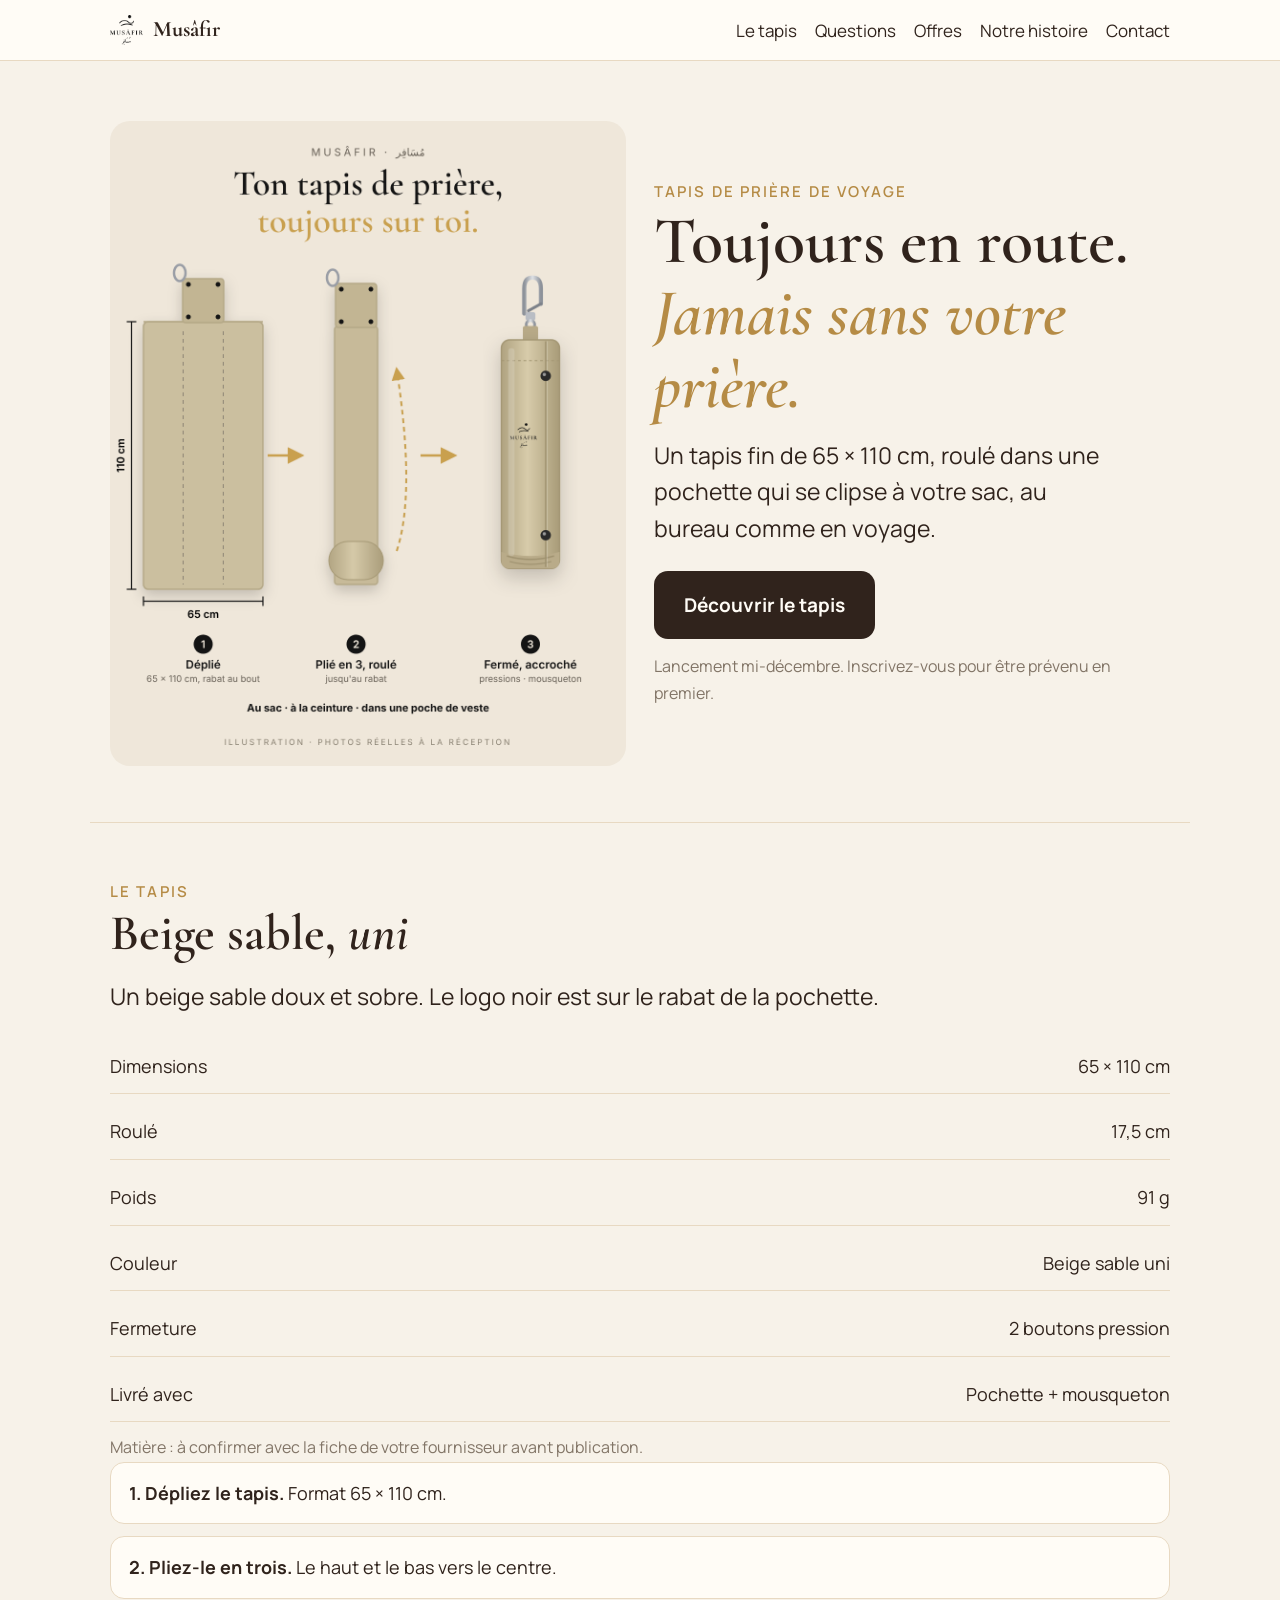
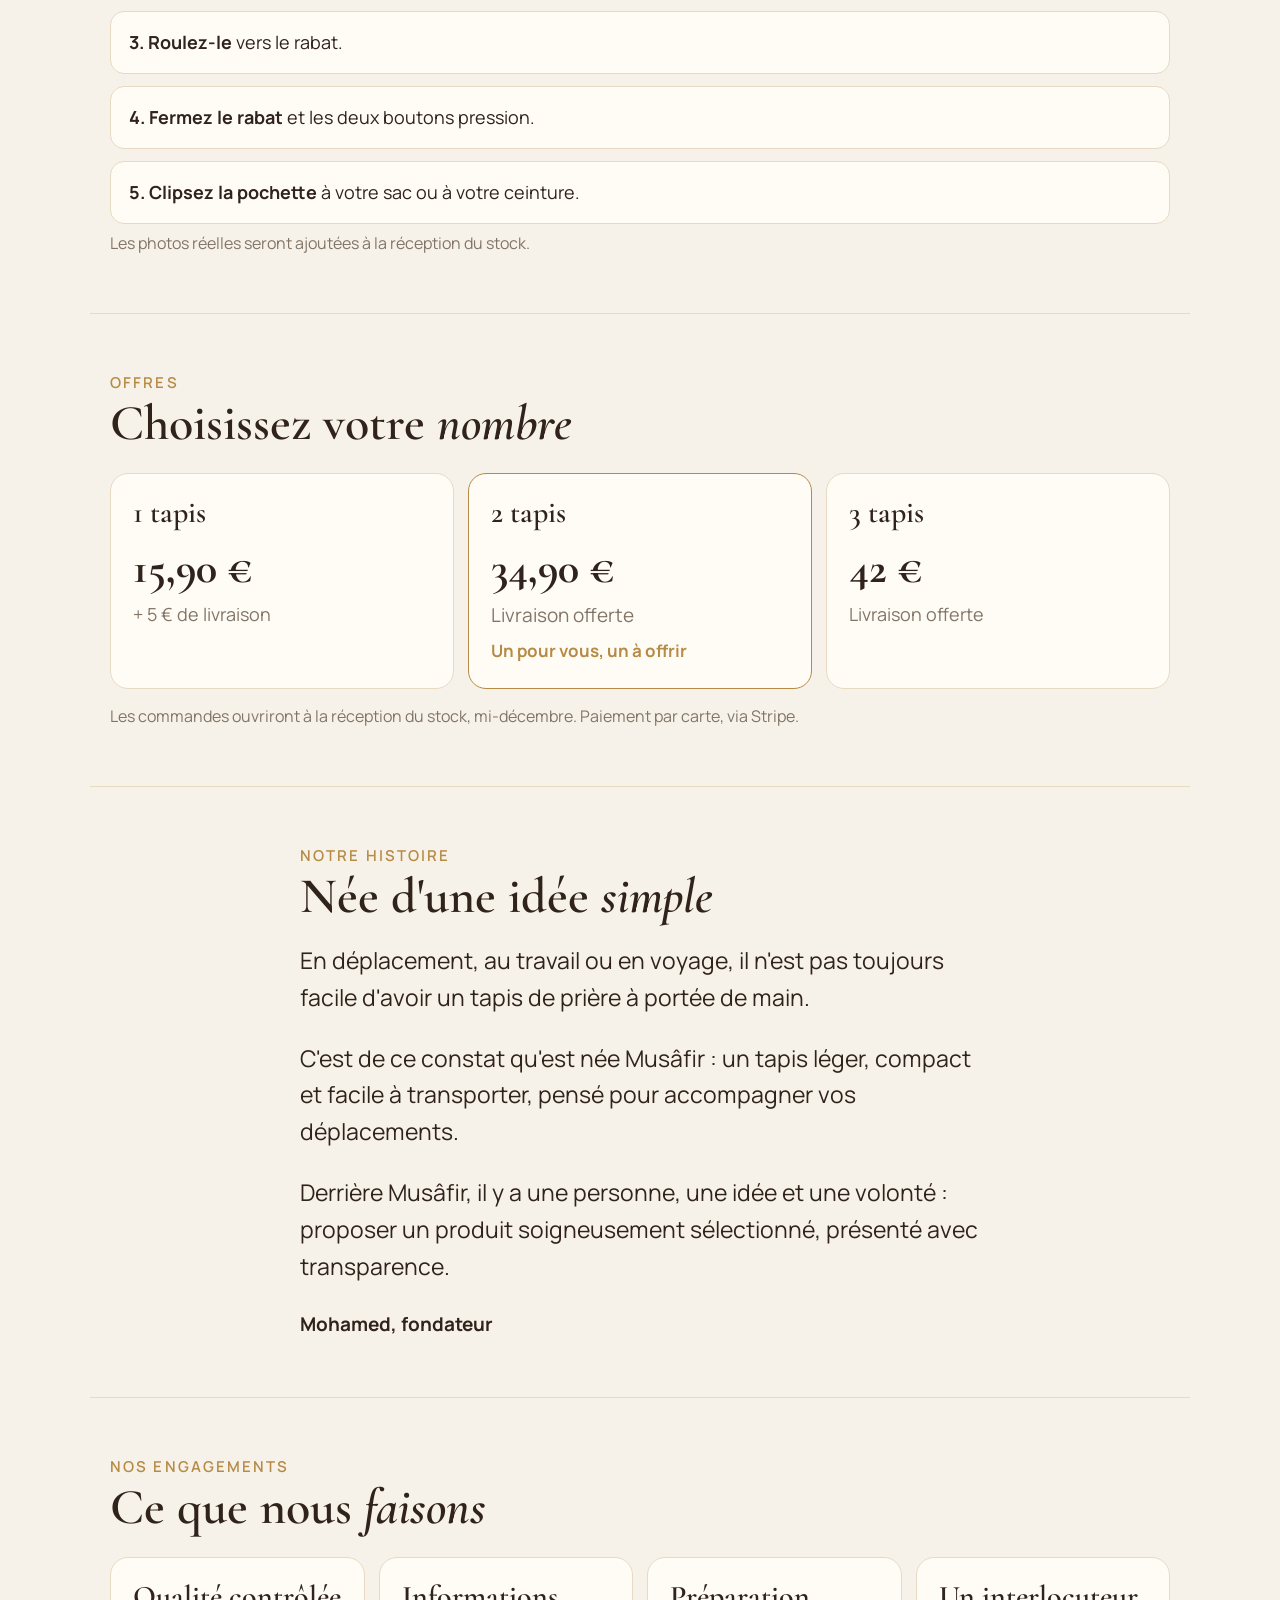
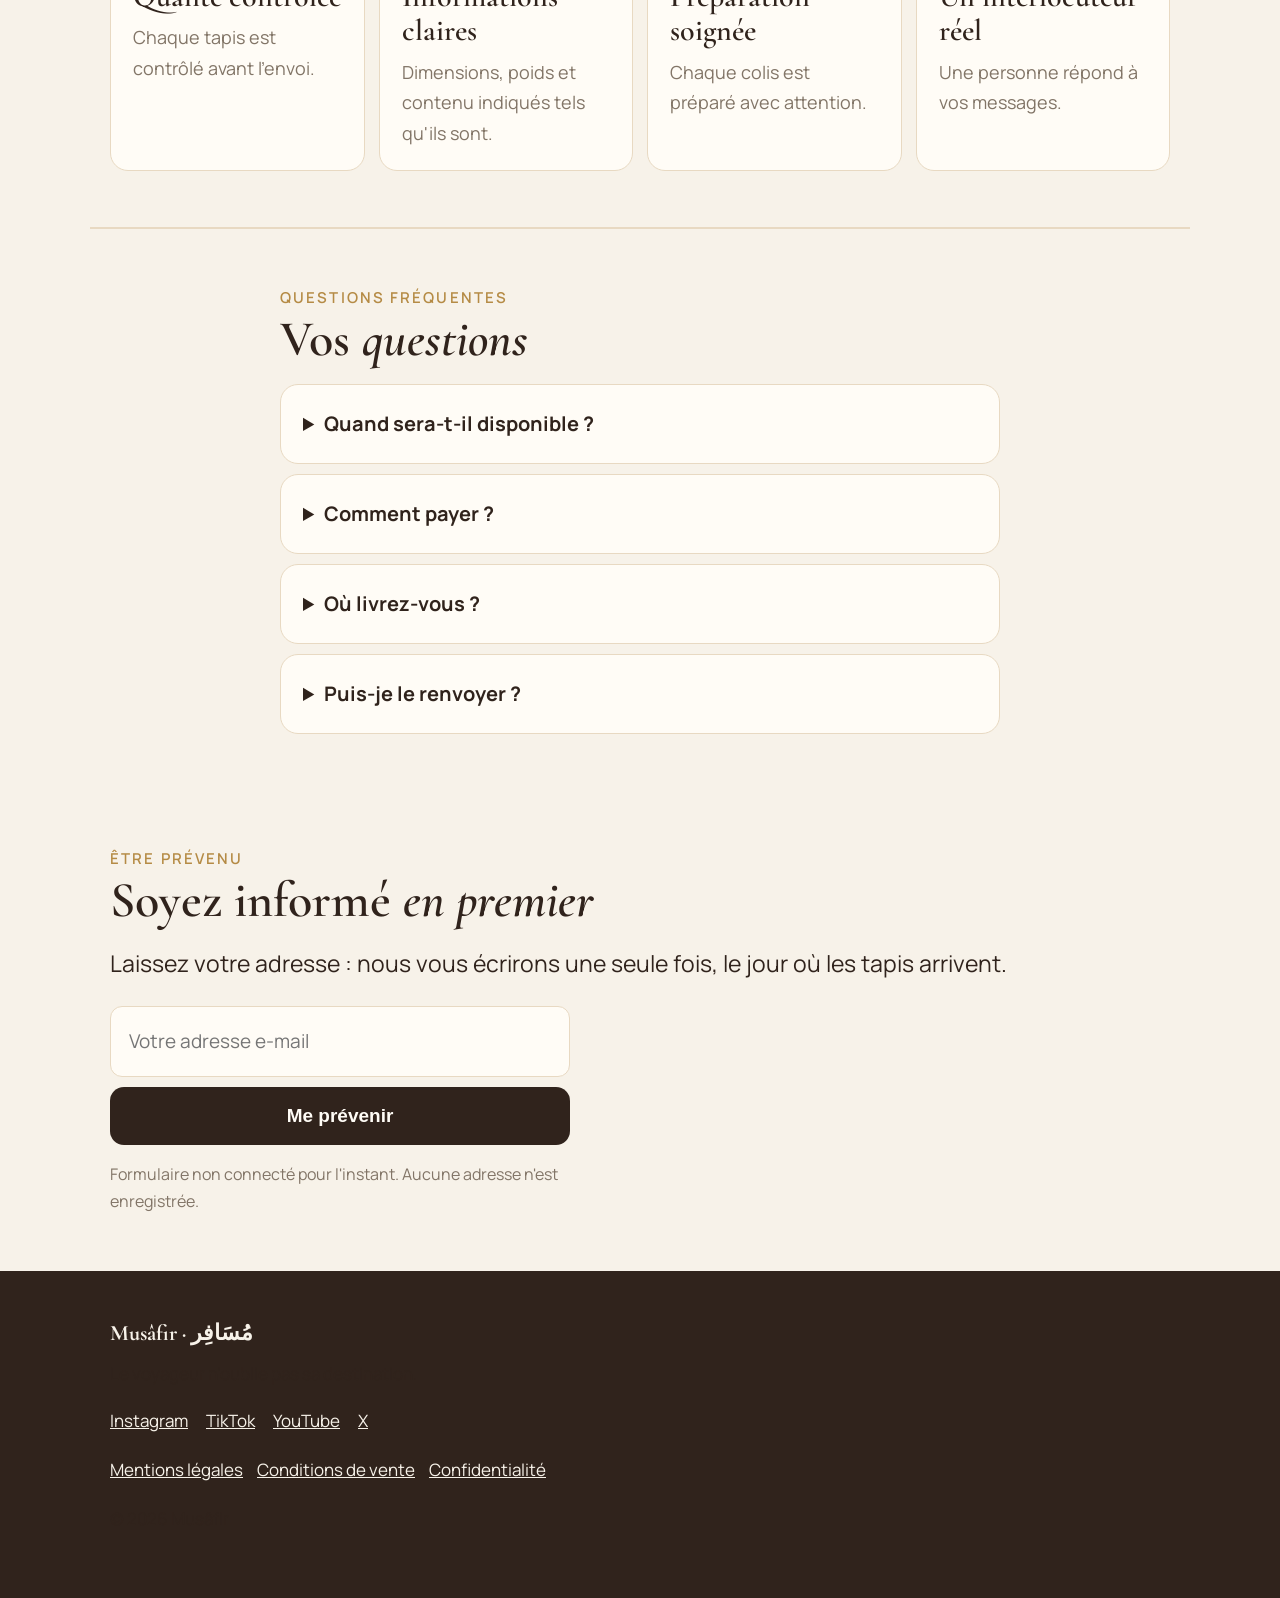
==== refonte/index.html @ e36e28a6 "Refonte : polices plus grandes, interligne et boutons agrandis pour une lecture sans lunettes Co-Aut" ====
<!doctype html>
<html lang="fr">
<head>
<meta charset="utf-8">
<meta name="viewport" content="width=device-width,initial-scale=1,viewport-fit=cover">
<title>Musâfir · Le tapis de prière compact</title>
<meta name="description" content="Musâfir : un tapis de prière compact, 65 × 110 cm, roulé dans une pochette qui se clipse à votre sac. Lancement mi-décembre.">
<link rel="preconnect" href="https://fonts.googleapis.com">
<link href="https://fonts.googleapis.com/css2?family=Cormorant+Garamond:wght@500;600;700&family=Manrope:wght@400;500;600;700&display=swap" rel="stylesheet">
<style>
:root{--ivoire:#F7F2E9;--sable:#E8D9C2;--brun:#30231C;--or:#B58B45;--blanc:#FFFCF6;--taupe:#827567}
*{box-sizing:border-box;margin:0;padding:0}
html{scroll-behavior:smooth}
body{background:var(--ivoire);color:var(--brun);font-family:Manrope,system-ui,sans-serif;font-size:19px;line-height:1.7;overflow-x:hidden}
h1,h2,h3{font-family:"Cormorant Garamond",Georgia,serif;font-weight:600;line-height:1.15;color:var(--brun)}
h1{font-size:clamp(40px,11vw,66px);line-height:1.1}
h2{font-size:clamp(34px,9vw,50px);margin-bottom:16px;line-height:1.15}
h3{font-size:clamp(24px,6vw,30px);margin-bottom:8px}
p{color:var(--brun)}
.muted{color:var(--taupe)}
.wrap{max-width:1100px;margin:0 auto;padding:0 20px}
section{padding:56px 0}
.sep{height:1px;background:var(--sable);max-width:1100px;margin:0 auto}
header{position:sticky;top:0;z-index:10;background:var(--blanc);border-bottom:1px solid var(--sable)}
header .wrap{display:flex;align-items:center;justify-content:space-between;height:60px}
.brand{display:flex;align-items:center;gap:10px;font-family:"Cormorant Garamond",serif;font-size:22px;font-weight:700;color:var(--brun);text-decoration:none}
.brand img{height:30px;width:auto}
nav a{font-size:17px;color:var(--brun);text-decoration:none;margin-left:18px}
.btn{display:inline-block;background:var(--brun);color:var(--blanc);border-radius:14px;padding:18px 30px;font-weight:700;text-decoration:none;font-size:19px;border:0;cursor:pointer}
.btn-ghost{background:transparent;color:var(--brun);border:1px solid var(--brun)}
.hero{display:grid;gap:28px;align-items:center;padding-top:36px}
.hero img{width:100%;border-radius:20px;display:block;aspect-ratio:4/5;object-fit:cover}
.kicker{font-size:15px;letter-spacing:.14em;text-transform:uppercase;color:var(--or);font-weight:600}
.lead{font-size:clamp(20px,5.2vw,23px);line-height:1.6;color:var(--brun);margin:14px 0 24px;max-width:460px}
.cards{display:grid;gap:14px}
.card{background:var(--blanc);border:1px solid var(--sable);border-radius:18px;padding:22px}
.price{font-family:"Cormorant Garamond",serif;font-size:44px;font-weight:700;line-height:1.1}
.offres .card{display:flex;flex-direction:column;gap:6px}
.gift{color:var(--or);font-weight:700;font-size:17px}
.specs{display:grid;gap:10px;margin-top:14px}
.specs div{display:flex;justify-content:space-between;gap:12px;border-bottom:1px solid var(--sable);padding:12px 0;font-size:18px}
.steps{display:grid;gap:12px;counter-reset:s}
.steps li{list-style:none;background:var(--blanc);border:1px solid var(--sable);border-radius:14px;padding:16px 18px;font-size:18px;line-height:1.6}
footer{background:var(--brun);color:var(--ivoire);padding:44px 0 64px;font-size:17px}
footer a{color:var(--ivoire)}
.legal{margin-top:20px;display:flex;flex-wrap:wrap;gap:14px}
form.wl{display:grid;gap:10px;margin-top:18px;max-width:460px}
form.wl input{font:inherit;font-size:19px;padding:18px;border-radius:12px;border:1px solid var(--sable);background:var(--blanc);color:var(--brun)}
.note{font-size:16px;color:var(--taupe);margin-top:6px}
@media(min-width:820px){
 .hero{grid-template-columns:1fr 1fr;padding-top:60px}
 .cards.g3{grid-template-columns:repeat(3,1fr)}
 .cards.g2{grid-template-columns:repeat(2,1fr)}
 .cards.g4{grid-template-columns:repeat(4,1fr)}
 .prod{grid-template-columns:1fr 1fr;gap:40px;align-items:start}
}
@media(max-width:819px){.cards.g4{grid-template-columns:1fr 1fr}.cards.g3,.cards.g2{grid-template-columns:1fr}nav{display:none}}
</style>
</head>
<body>

<header>
  <div class="wrap">
    <a class="brand" href="#"><img src="img/logo-noir.png" alt="">Musâfir</a>
    <nav><a href="#produit">Le tapis</a><a href="#faq">Questions</a><a href="#offres">Offres</a><a href="#histoire">Notre histoire</a><a href="#contact">Contact</a></nav>
  </div>
</header>

<section style="padding-top:0">
  <div class="wrap hero">
    <img src="img/produit.png" alt="Le tapis de prière Musâfir, beige sable, roulé dans sa pochette">
    <div>
      <p class="kicker">Tapis de prière de voyage</p>
      <h1>Toujours en route.<br><em style="color:var(--or)">Jamais sans votre prière.</em></h1>
      <p class="lead">Un tapis fin de 65 × 110 cm, roulé dans une pochette qui se clipse à votre sac, au bureau comme en voyage.</p>
      <a class="btn" href="#produit">Découvrir le tapis</a>
      <p class="note" style="margin-top:14px">Lancement mi-décembre. Inscrivez-vous pour être prévenu en premier.</p>
    </div>
  </div>
</section>

<div class="sep"></div>

<section id="produit">
  <div class="wrap prod">
    <div>
      <p class="kicker">Le tapis</p>
      <h2>Beige sable, <em>uni</em></h2>
      <p class="lead" style="max-width:none">Un beige sable doux et sobre. Le logo noir est sur le rabat de la pochette.</p>
      <div class="specs">
        <div><span>Dimensions</span><span>65 × 110 cm</span></div>
        <div><span>Roulé</span><span>17,5 cm</span></div>
        <div><span>Poids</span><span>91 g</span></div>
        <div><span>Couleur</span><span>Beige sable uni</span></div>
        <div><span>Fermeture</span><span>2 boutons pression</span></div>
        <div><span>Livré avec</span><span>Pochette + mousqueton</span></div>
      </div>
      <p class="note" style="margin-top:12px">Matière : à confirmer avec la fiche de votre fournisseur avant publication.</p>
    </div>
    <div>
      <ol class="steps" style="margin-top:0">
        <li><b>1. Dépliez le tapis.</b> Format 65 × 110 cm.</li>
        <li><b>2. Pliez-le en trois.</b> Le haut et le bas vers le centre.</li>
        <li><b>3. Roulez-le</b> vers le rabat.</li>
        <li><b>4. Fermez le rabat</b> et les deux boutons pression.</li>
        <li><b>5. Clipsez la pochette</b> à votre sac ou à votre ceinture.</li>
      </ol>
      <p class="note">Les photos réelles seront ajoutées à la réception du stock.</p>
    </div>
  </div>
</section>

<div class="sep"></div>

<section id="offres">
  <div class="wrap">
    <p class="kicker">Offres</p>
    <h2>Choisissez votre <em>nombre</em></h2>
    <div class="cards g3 offres" style="margin-top:20px">
      <div class="card" style="font-size:18px"><h3>1 tapis</h3><span class="price">15,90 €</span><span class="muted">+ 5 € de livraison</span></div>
      <div class="card" style="border-color:var(--or)"><h3>2 tapis</h3><span class="price">34,90 €</span><span class="muted">Livraison offerte</span><span class="gift">Un pour vous, un à offrir</span></div>
      <div class="card" style="font-size:18px"><h3>3 tapis</h3><span class="price">42 €</span><span class="muted">Livraison offerte</span></div>
    </div>
    <p class="note" style="margin-top:14px">Les commandes ouvriront à la réception du stock, mi-décembre. Paiement par carte, via Stripe.</p>
  </div>
</section>

<div class="sep"></div>

<section id="histoire">
  <div class="wrap" style="max-width:720px">
    <p class="kicker">Notre histoire</p>
    <h2>Née d'une idée <em>simple</em></h2>
    <p class="lead" style="max-width:none">En déplacement, au travail ou en voyage, il n'est pas toujours facile d'avoir un tapis de prière à portée de main.</p>
    <p class="lead" style="max-width:none">C'est de ce constat qu'est née Musâfir : un tapis léger, compact et facile à transporter, pensé pour accompagner vos déplacements.</p>
    <p class="lead" style="max-width:none">Derrière Musâfir, il y a une personne, une idée et une volonté : proposer un produit soigneusement sélectionné, présenté avec transparence.</p>
    <p style="margin-top:20px"><b>Mohamed, fondateur</b></p>
  </div>
</section>

<div class="sep"></div>

<section>
  <div class="wrap">
    <p class="kicker">Nos engagements</p>
    <h2>Ce que nous <em>faisons</em></h2>
    <div class="cards g4" style="margin-top:20px">
      <div class="card" style="font-size:18px"><h3>Qualité contrôlée</h3><p class="muted">Chaque tapis est contrôlé avant l'envoi.</p></div>
      <div class="card" style="font-size:18px"><h3>Informations claires</h3><p class="muted">Dimensions, poids et contenu indiqués tels qu'ils sont.</p></div>
      <div class="card" style="font-size:18px"><h3>Préparation soignée</h3><p class="muted">Chaque colis est préparé avec attention.</p></div>
      <div class="card" style="font-size:18px"><h3>Un interlocuteur réel</h3><p class="muted">Une personne répond à vos messages.</p></div>
    </div>
  </div>
</section>

<div class="sep"></div>

<div class="sep"></div>
<section id="faq">
  <div class="wrap" style="max-width:760px">
    <p class="kicker">Questions fréquentes</p>
    <h2>Vos <em>questions</em></h2>
    <details class="card" style="margin-top:14px"><summary style="font-size:20px;cursor:pointer"><b>Quand sera-t-il disponible ?</b></summary><p style="margin-top:8px">À partir de mi-décembre, à la réception du stock. Les commandes ouvriront à ce moment-là.</p></details>
    <details class="card" style="margin-top:10px"><summary style="font-size:20px;cursor:pointer"><b>Comment payer ?</b></summary><p style="margin-top:8px">Par carte bancaire, en ligne, via le prestataire sécurisé Stripe.</p></details>
    <details class="card" style="margin-top:10px"><summary style="font-size:20px;cursor:pointer"><b>Où livrez-vous ?</b></summary><p style="margin-top:8px">En France continentale. Les frais et les délais sont affichés avant le paiement.</p></details>
    <details class="card" style="margin-top:10px"><summary style="font-size:20px;cursor:pointer"><b>Puis-je le renvoyer ?</b></summary><p style="margin-top:8px">Oui, vous avez 14 jours après réception pour changer d'avis. Le détail est dans nos <a href="../cgv.html">conditions de vente</a>.</p></details>
  </div>
</section>

<section id="contact">
  <div class="wrap">
    <p class="kicker">Être prévenu</p>
    <h2>Soyez informé <em>en premier</em></h2>
    <p class="lead" style="max-width:none">Laissez votre adresse : nous vous écrirons une seule fois, le jour où les tapis arrivent.</p>
    <form class="wl" onsubmit="return false">
      <input type="email" placeholder="Votre adresse e-mail" aria-label="Adresse e-mail" required>
      <button class="btn" type="submit">Me prévenir</button>
      <p class="note">Formulaire non connecté pour l'instant. Aucune adresse n'est enregistrée.</p>
    </form>
  </div>
</section>

<footer>
  <div class="wrap">
    <div class="brand" style="color:var(--ivoire)">Musâfir · مُسَافِر</div>
    <p style="margin-top:8px">Le voyageur n'oublie pas sa destination.</p>
    <div class="socials" style="display:flex;gap:18px;margin-top:18px">
      <a href="https://www.instagram.com/musafir.officiel/" target="_blank" rel="noopener">Instagram</a>
      <a href="https://www.tiktok.com/@musafir.officiel" target="_blank" rel="noopener">TikTok</a>
      <a href="https://www.youtube.com/@musafir.officiel" target="_blank" rel="noopener">YouTube</a>
      <a href="https://x.com/musafirofficiel" target="_blank" rel="noopener">X</a>
    </div>
    <div class="legal">
      <a href="../mentions-legales.html">Mentions légales</a>
      <a href="../cgv.html">Conditions de vente</a>
      <a href="../confidentialite.html">Confidentialité</a>
    </div>
    <p style="margin-top:20px;opacity:.7">© 2026 Musâfir</p>
  </div>
</footer>

</body>
</html>
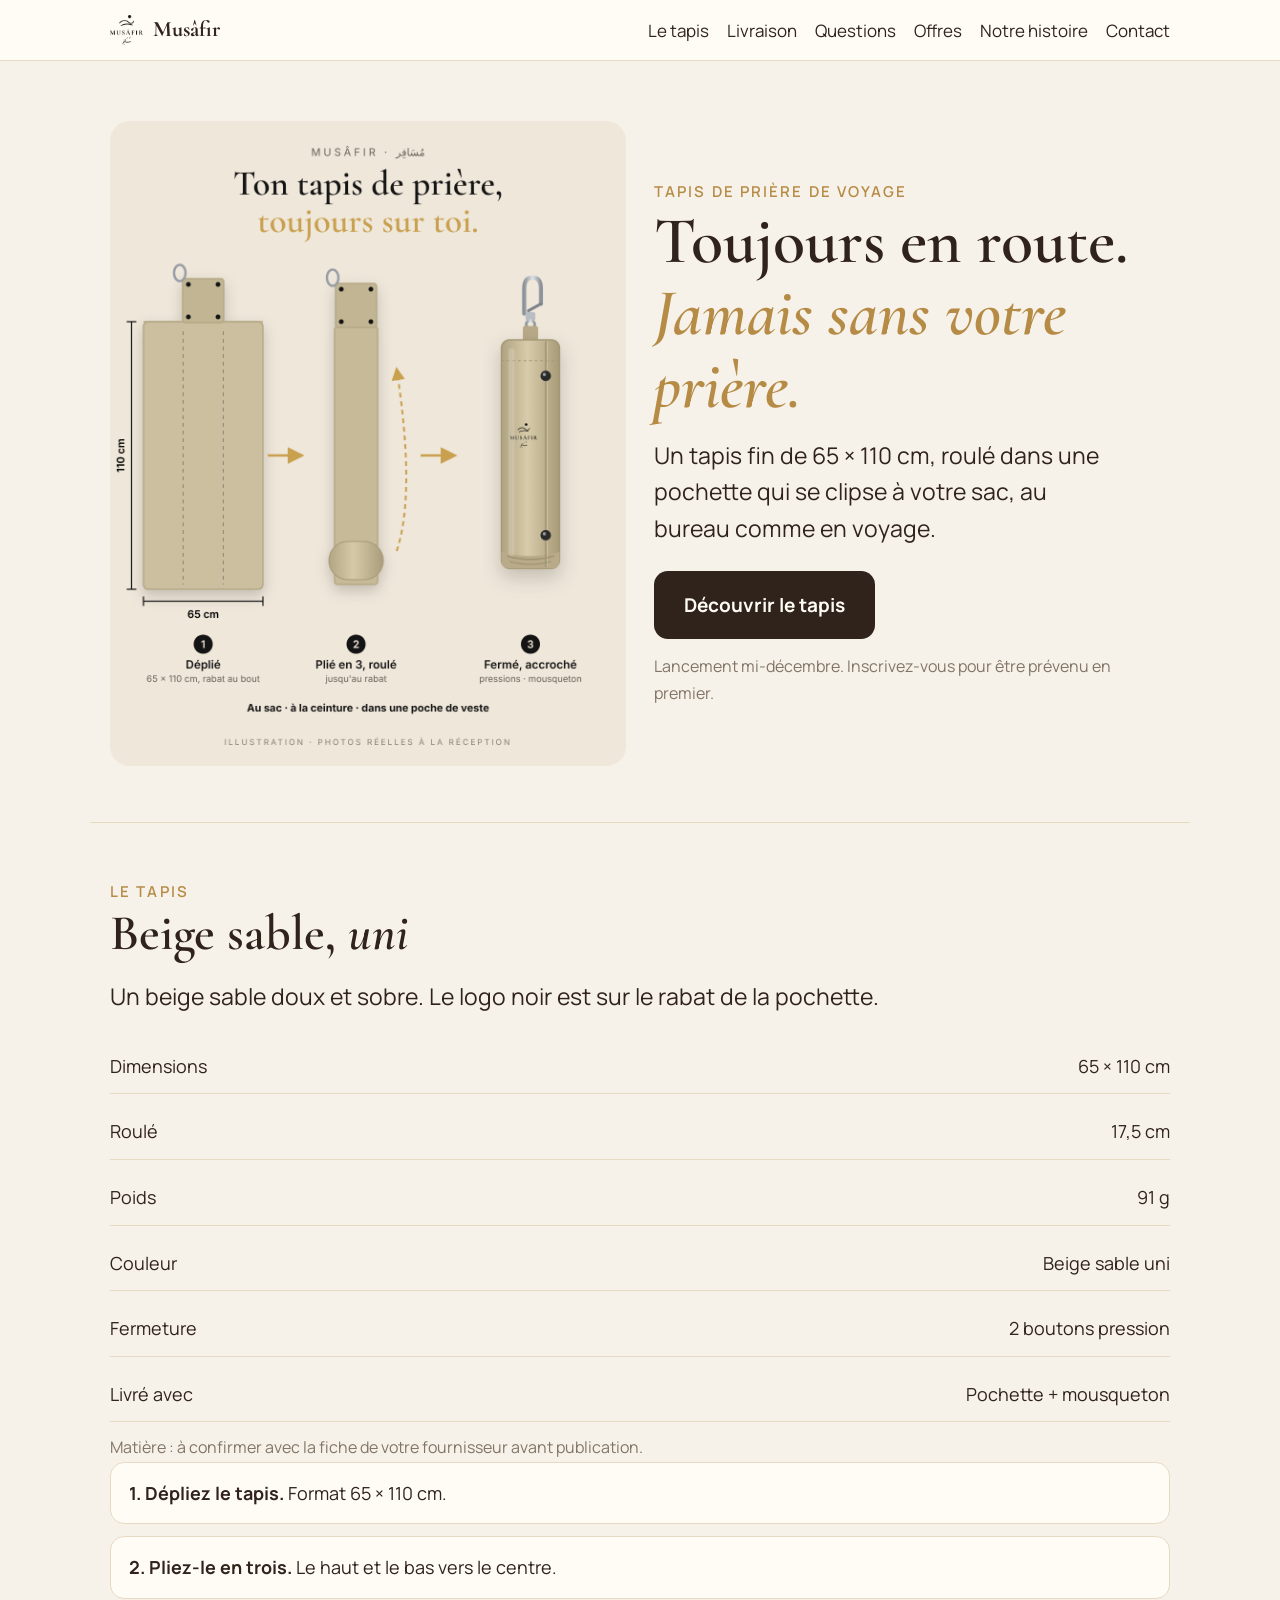
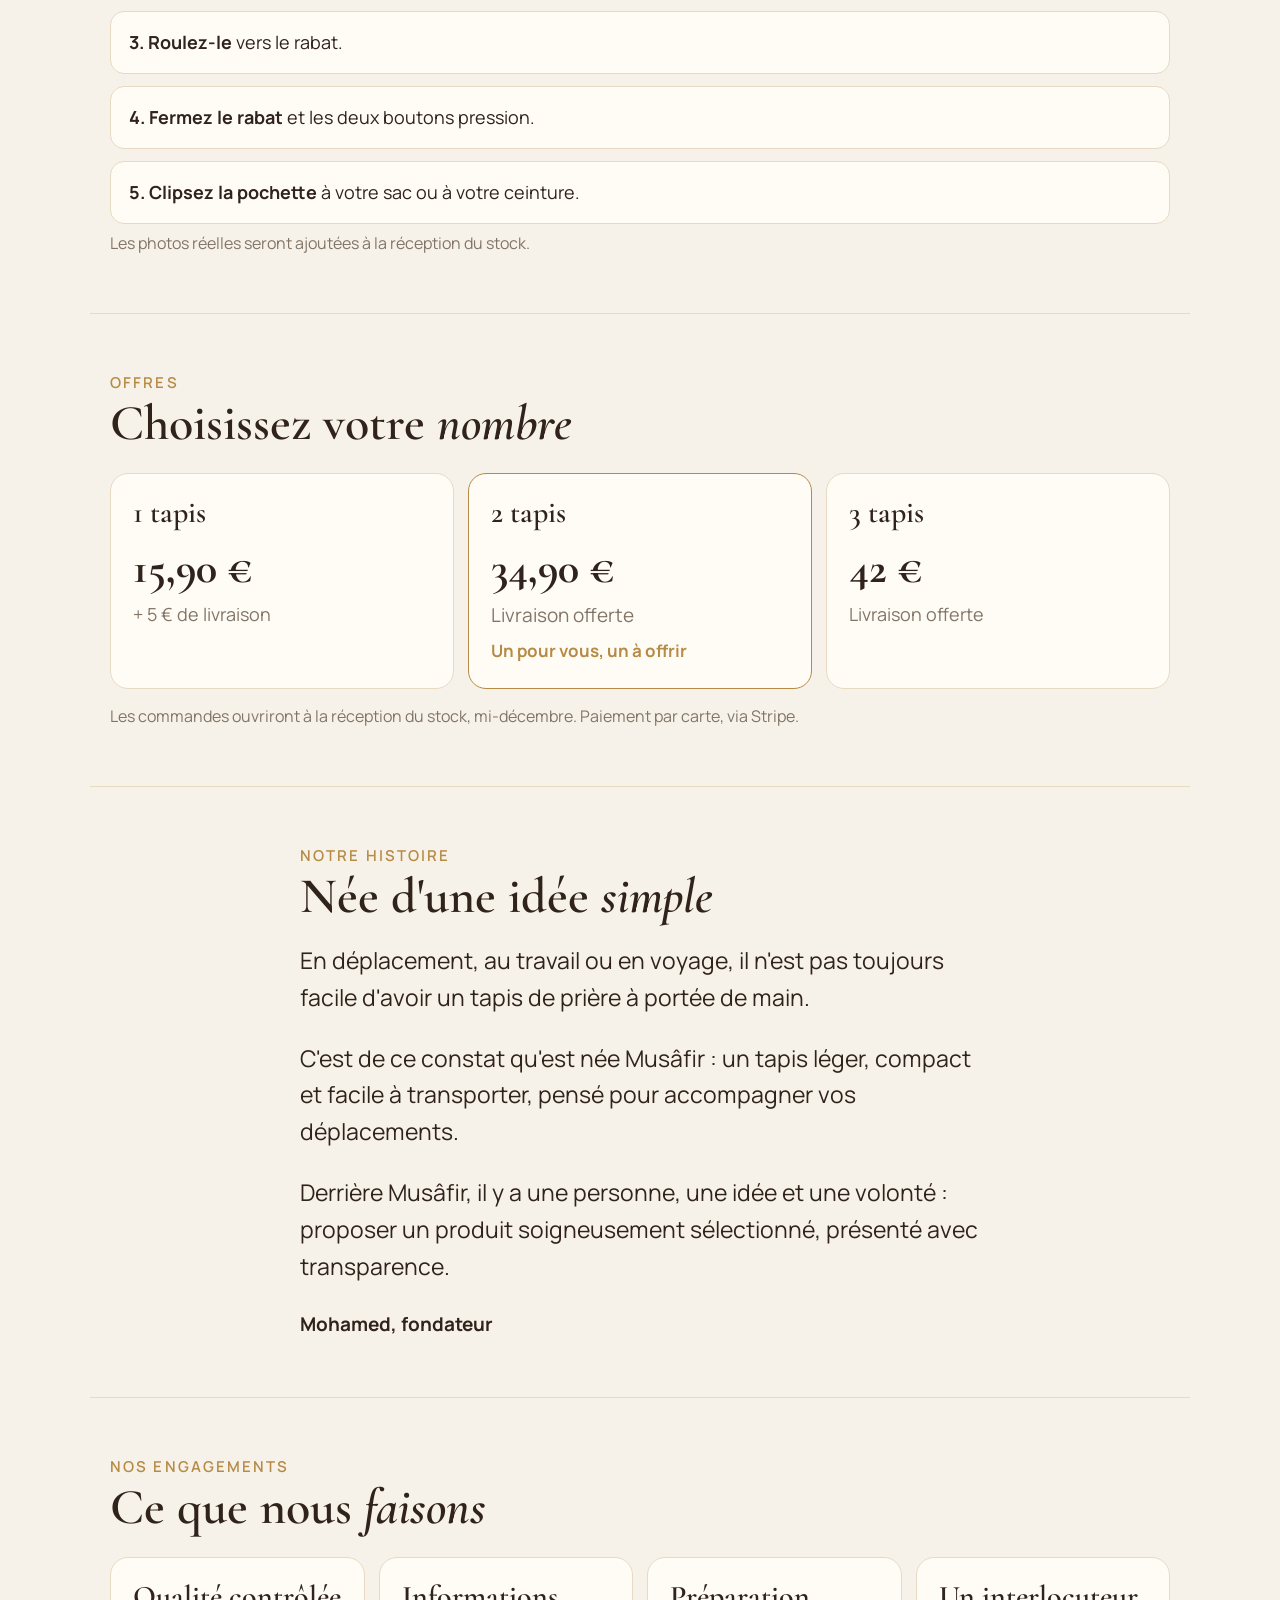
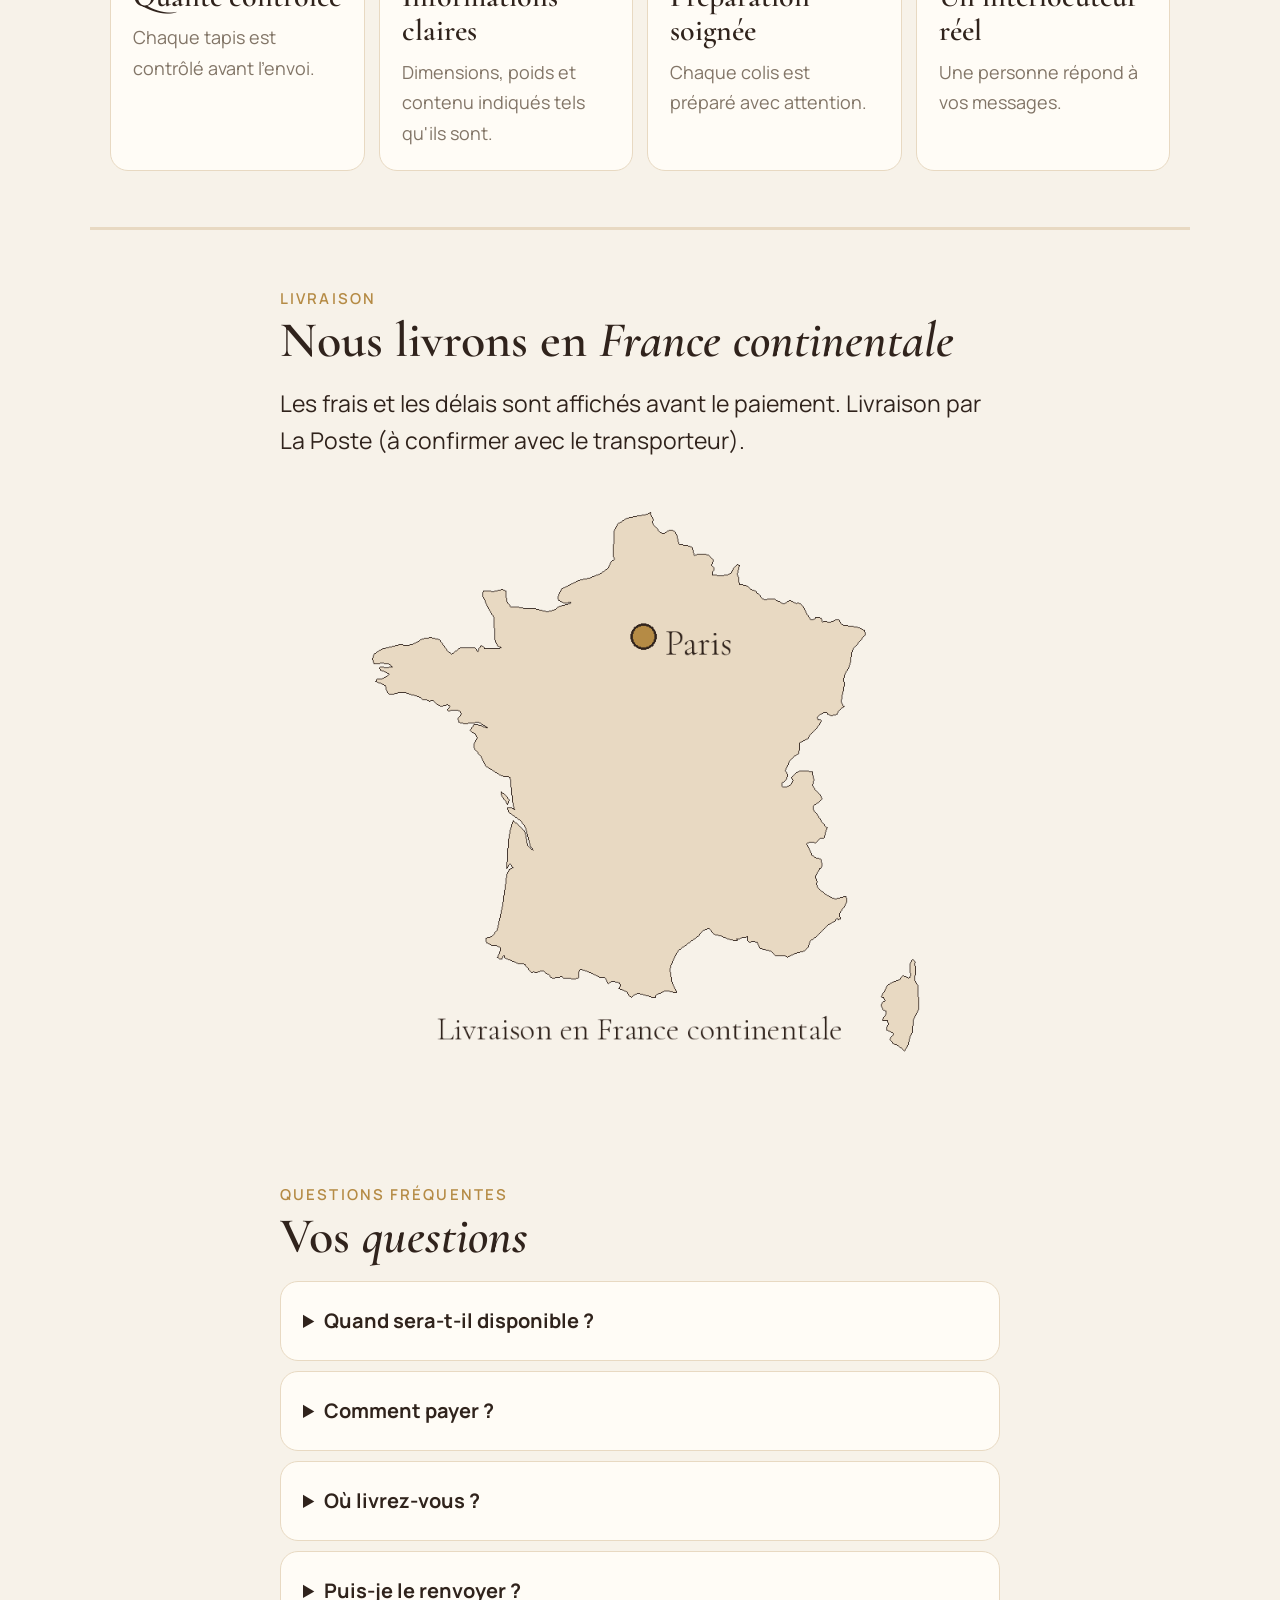
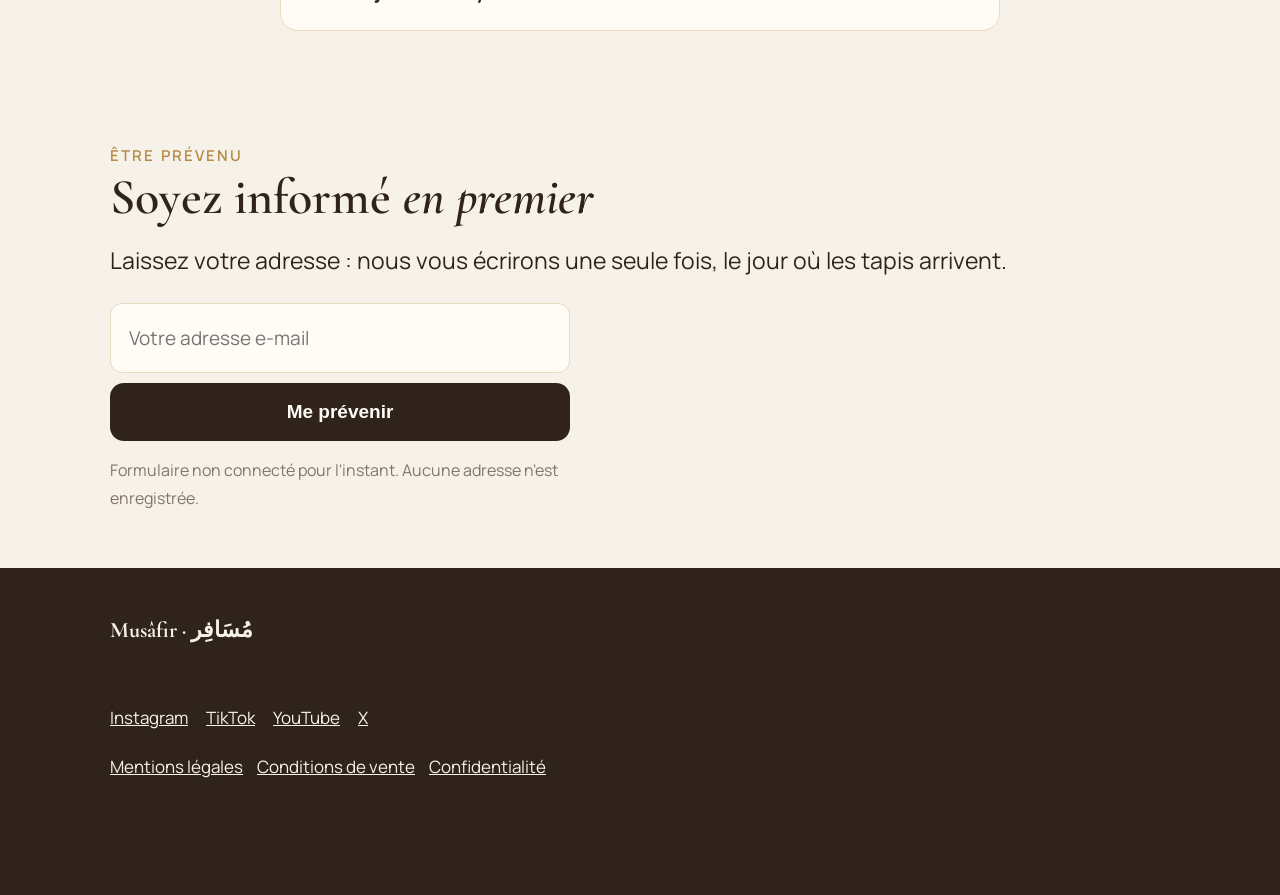
==== commit c46bbca8: "Refonte : carte de livraison (France continentale, données Natural Earth via world-atlas) Co-Authore" ====
--- a/refonte/index.html
+++ b/refonte/index.html
@@ -62,7 +62,7 @@
 <header>
   <div class="wrap">
     <a class="brand" href="#"><img src="img/logo-noir.png" alt="">Musâfir</a>
-    <nav><a href="#produit">Le tapis</a><a href="#faq">Questions</a><a href="#offres">Offres</a><a href="#histoire">Notre histoire</a><a href="#contact">Contact</a></nav>
+    <nav><a href="#produit">Le tapis</a><a href="#livraison">Livraison</a><a href="#faq">Questions</a><a href="#offres">Offres</a><a href="#histoire">Notre histoire</a><a href="#contact">Contact</a></nav>
   </div>
 </header>
 
@@ -156,6 +156,15 @@
 <div class="sep"></div>
 
 <div class="sep"></div>
+<div class="sep"></div>
+<section id="livraison">
+  <div class="wrap" style="max-width:760px">
+    <p class="kicker">Livraison</p>
+    <h2>Nous livrons en <em>France continentale</em></h2>
+    <p class="lead" style="max-width:none">Les frais et les délais sont affichés avant le paiement. Livraison par La Poste (à confirmer avec le transporteur).</p>
+    <img src="img/carte-livraison.png" alt="Carte de la France continentale, avec Paris, zone de livraison de Musâfir" style="width:100%;height:auto;margin-top:18px;border-radius:16px">
+  </div>
+</section>
 <section id="faq">
   <div class="wrap" style="max-width:760px">
     <p class="kicker">Questions fréquentes</p>
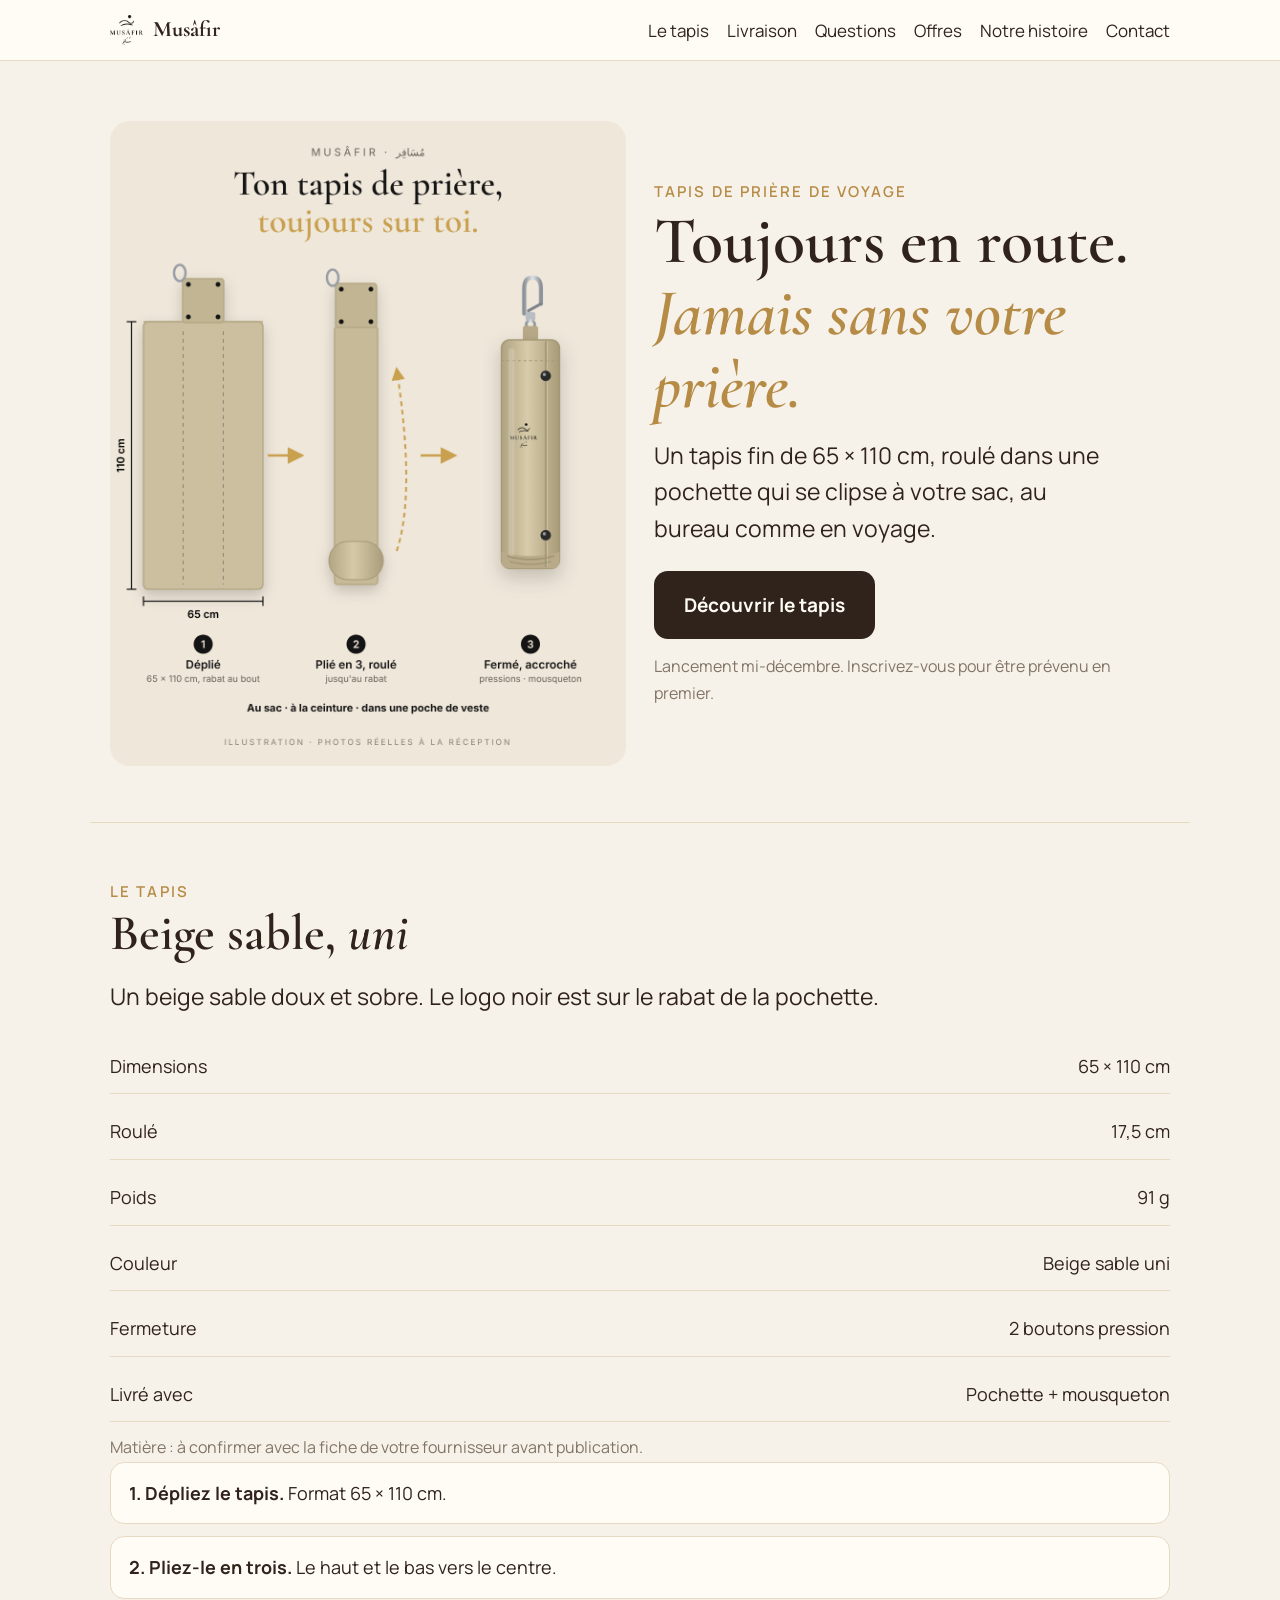
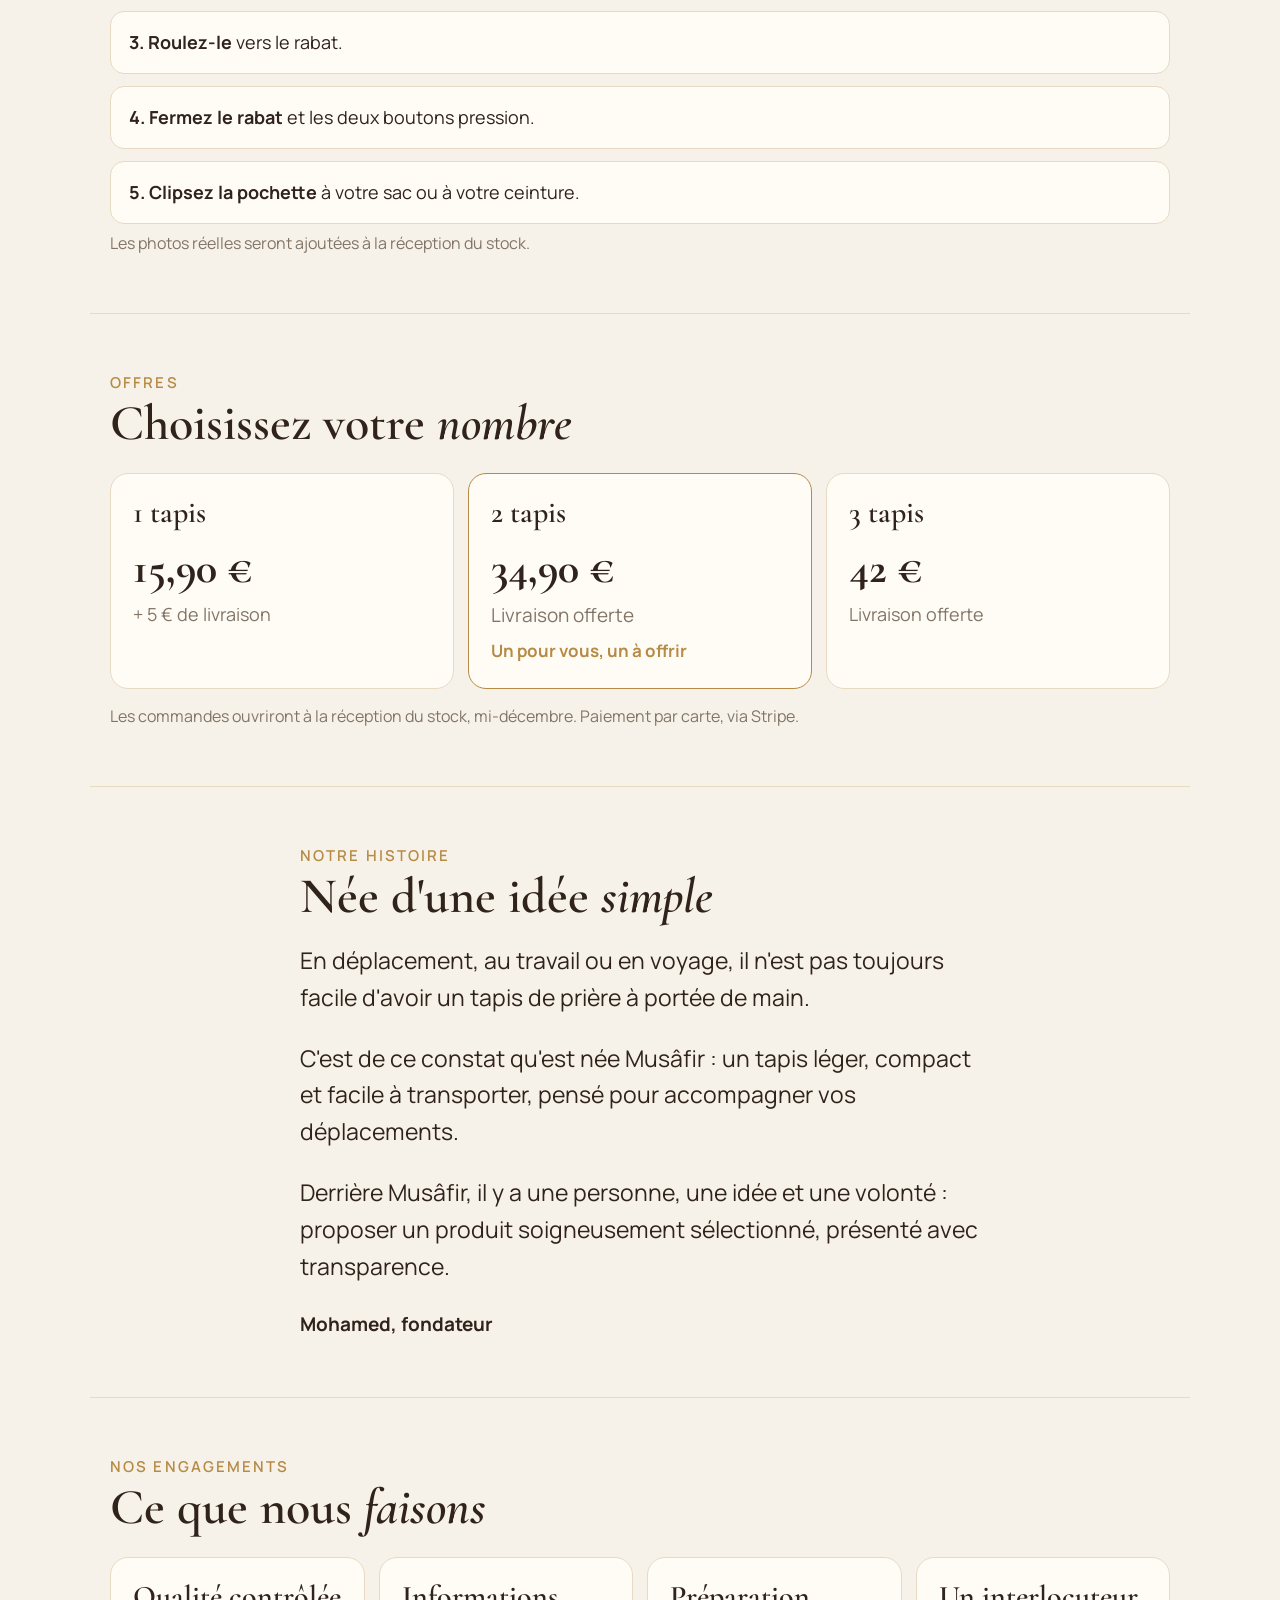
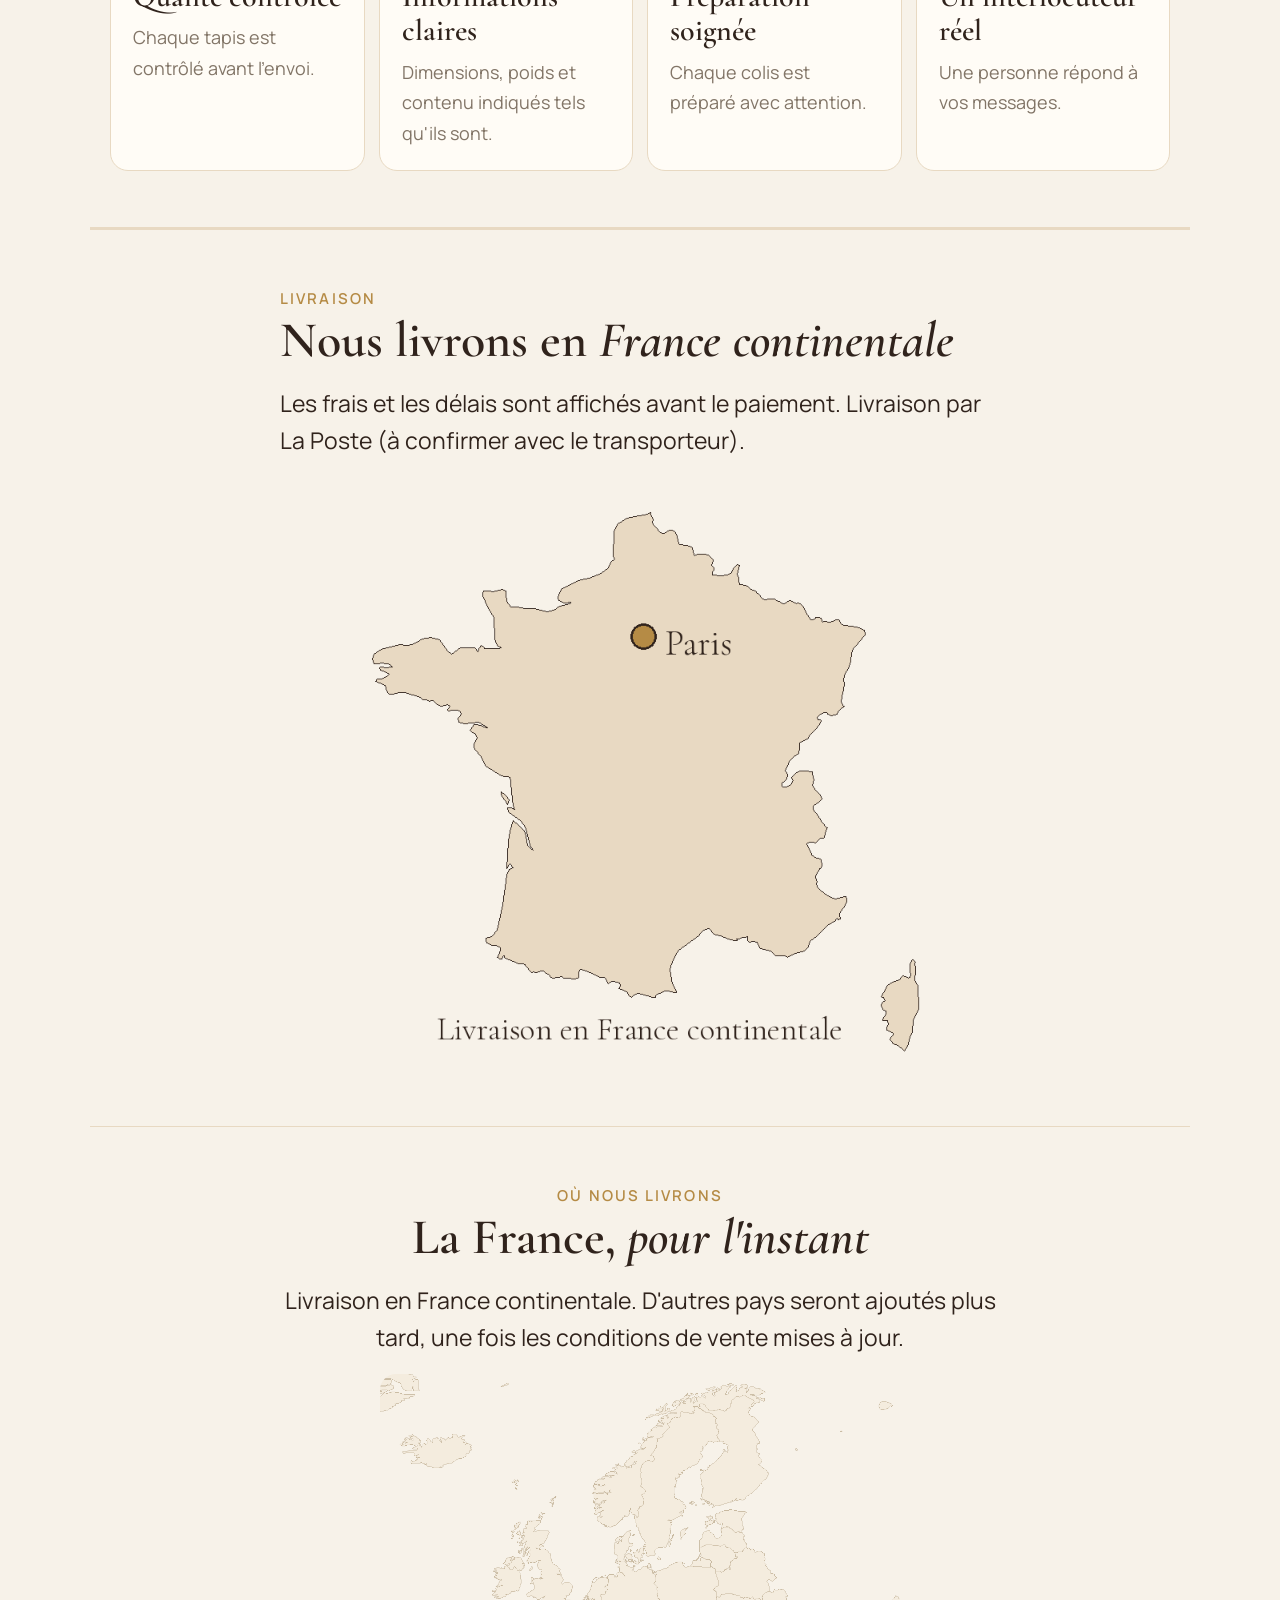
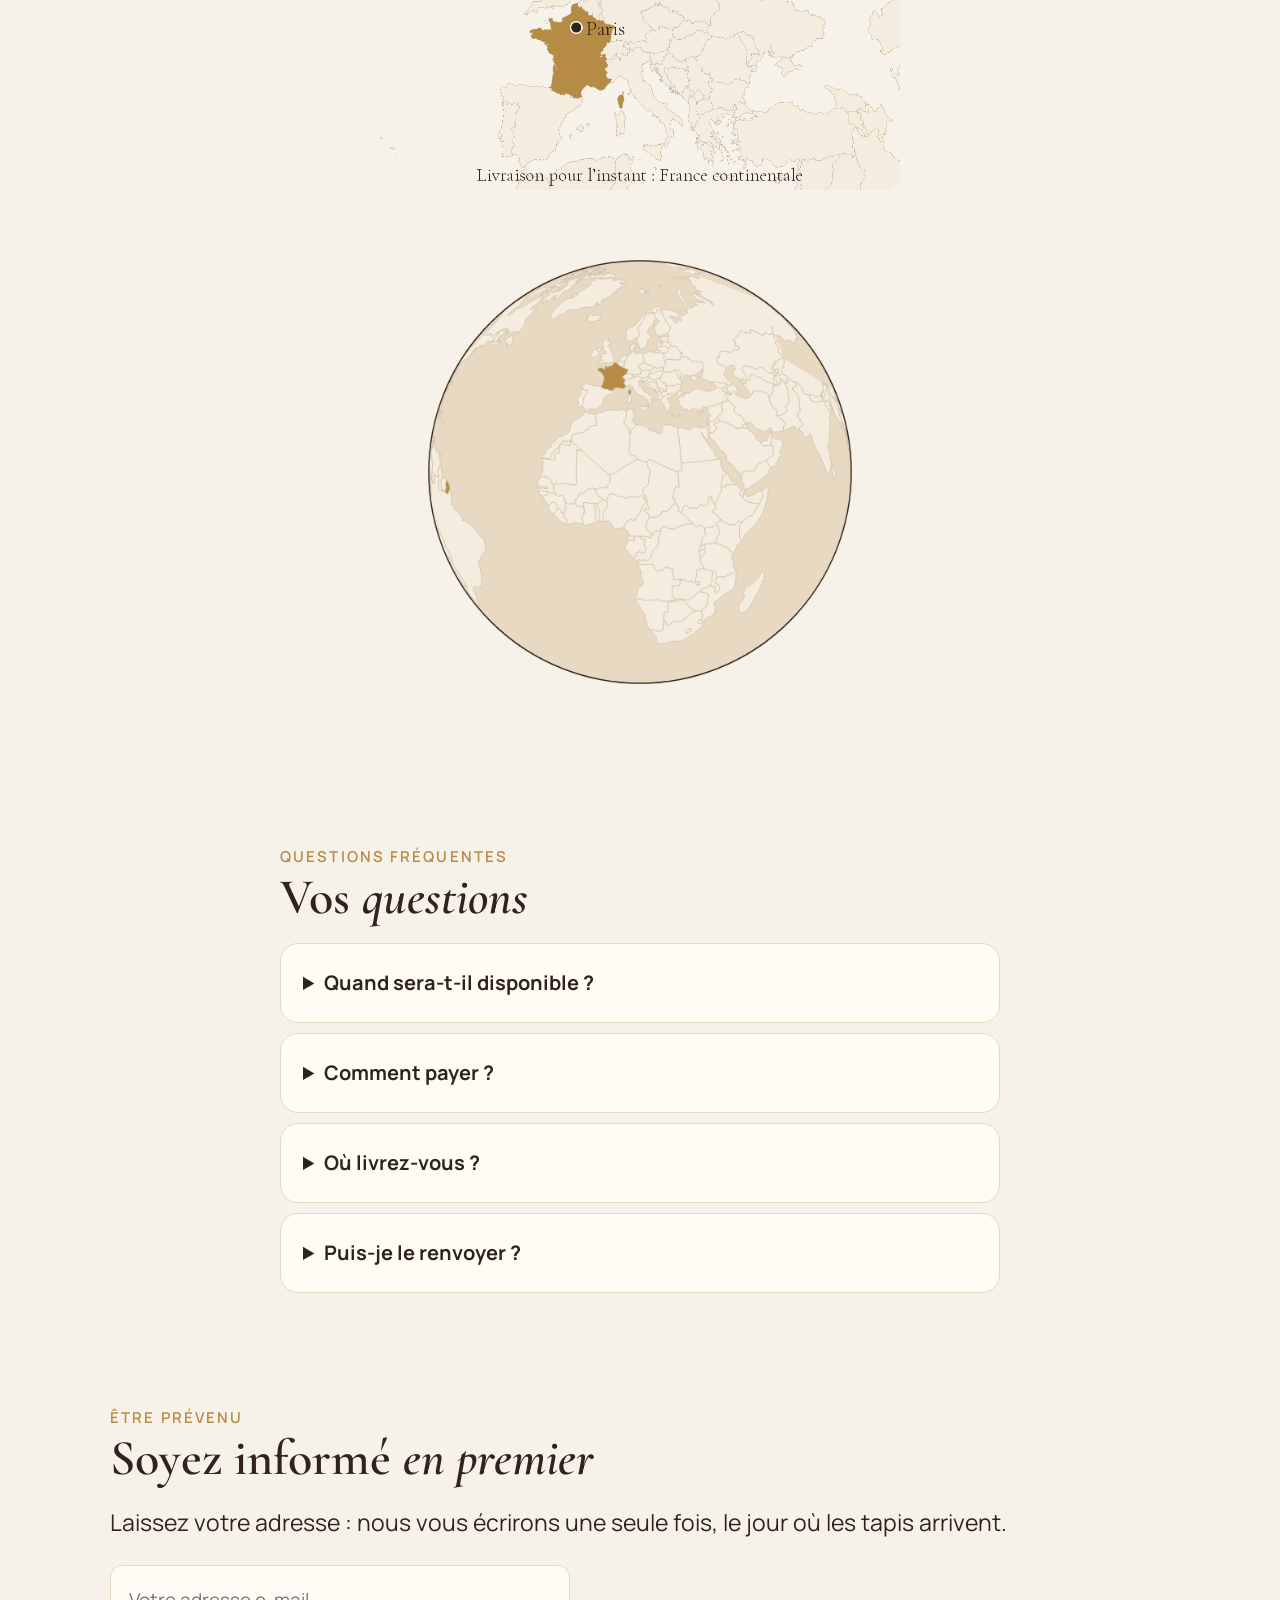
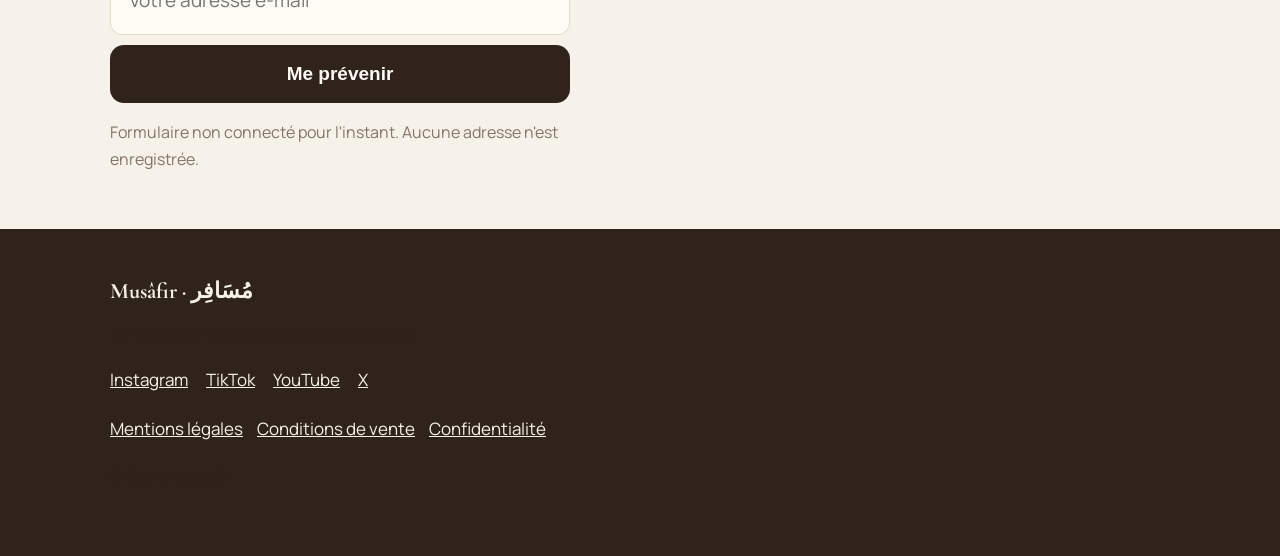
==== commit 0ac2f56a: "Refonte : carte d'Europe (livraison France uniquement) et globe terrestre qui tourne Co-Authored-By:" ====
--- a/refonte/index.html
+++ b/refonte/index.html
@@ -165,6 +165,62 @@
     <img src="img/carte-livraison.png" alt="Carte de la France continentale, avec Paris, zone de livraison de Musâfir" style="width:100%;height:auto;margin-top:18px;border-radius:16px">
   </div>
 </section>
+<div class="sep"></div>
+<section id="monde">
+  <div class="wrap" style="max-width:760px;text-align:center">
+    <p class="kicker">Où nous livrons</p>
+    <h2>La France, <em>pour l'instant</em></h2>
+    <p class="lead" style="max-width:none;margin:0 auto 18px">Livraison en France continentale. D'autres pays seront ajoutés plus tard, une fois les conditions de vente mises à jour.</p>
+    <img src="img/carte-europe.png" alt="Carte d'Europe : la France est la seule zone de livraison pour l'instant" style="width:100%;max-width:520px;height:auto;border-radius:16px;margin:0 auto 22px;display:block">
+    <canvas id="globe" width="640" height="640" style="width:min(100%,520px);height:auto;display:block;margin:0 auto"></canvas>
+  </div>
+</section>
+<script>
+(function(){
+var DATA=[{"n":"Fiji","p":[[[[178.1,-17.5],[178.4,-17.3],[178.7,-17.6],[178.6,-18.2],[177.9,-18.3],[177.4,-18.2],[177.3,-17.7],[177.7,-17.4],[178.1,-17.5]]],[[[-180,-16.1],[-179.8,-16],[-179.9,-16.5],[-180,-16.6],[179.4,-16.8],[178.7,-17],[178.6,-16.6],[179.1,-16.4],[179.4,-16.4],[180,-16.1],[-180,-16.1]]]]},{"n":"Tanzania","p":[[[[33.9,-1],[34.1,-1.1],[37.7,-3.1],[37.8,-3.7],[39.2,-4.7],[38.7,-5.9],[38.8,-6.5],[39.4,-6.8],[39.5,-7.1],[39.2,-7.7],[39.3,-8],[39.2,-8.5],[39.5,-9.1],[40,-10.1],[40.3,-10.3],[39.5,-10.9],[38.4,-11.3],[37.8,-11.3],[37.5,-11.6],[36.8,-11.6],[36.5,-11.7],[35.3,-11.4],[34.6,-11.5],[34.3,-10.2],[33.9,-9.7],[33.7,-9.4],[32.8,-9.2],[32.2,-8.9],[31.6,-8.8],[31.2,-8.6],[30.7,-8.3],[30.2,-7.1],[29.6,-6.5],[29.4,-5.9],[29.5,-5.4],[29.3,-4.5],[29.8,-4.5],[30.1,-4.1],[30.5,-3.6],[30.8,-3.4],[30.7,-3],[30.5,-2.8],[30.5,-2.4],[30.8,-2.3],[30.8,-1.7],[30.4,-1.1],[30.8,-1],[31.9,-1],[33.9,-1]]]]},{"n":"W. Sahara","p":[[[[-8.7,27.7],[-8.7,27.6],[-8.7,27.4],[-8.7,25.9],[-12,25.9],[-11.9,23.4],[-12.9,23.3],[-13.1,22.8],[-12.9,21.3],[-16.8,21.3],[-17.1,21],[-17,21.4],[-17,21.4],[-14.8,21.5],[-14.6,21.9],[-14.2,22.3],[-13.9,23.7],[-12.5,24.8],[-12,26],[-11.7,26.1],[-11.4,26.9],[-10.5,27],[-10.2,26.9],[-9.7,26.9],[-9.4,27.1],[-8.8,27.1],[-8.8,27.7],[-8.7,27.7]]]]},{"n":"Canada","p":[[[[-122.8,49],[-123,49],[-124.9,50],[-125.6,50.4],[-127.4,50.8],[-128,51.7],[-127.8,52.3],[-129.1,52.8],[-129.3,53.6],[-130.5,54.3],[-130.5,54.8],[-130,55.3],[-130,55.9],[-131.7,56.6],[-132.7,57.7],[-133.4,58.4],[-134.3,58.9],[-134.9,59.3],[-135.5,59.8],[-136.5,59.5],[-137.5,58.9],[-138.3,59.6],[-139,60],[-140,60.3],[-141,60.3],[-141,66],[-141,69.7],[-139.1,69.5],[-137.5,69],[-136.5,68.9],[-135.6,69.3],[-134.4,69.6],[-132.9,69.5],[-131.4,69.9],[-129.8,70.2],[-129.1,69.8],[-128.4,70],[-128.1,70.5],[-127.4,70.4],[-125.8,69.5],[-124.4,70.2],[-124.3,69.4],[-123.1,69.6],[-122.7,69.9],[-121.5,69.8],[-119.9,69.4],[-117.6,69],[-116.2,68.8],[-115.2,68.9],[-113.9,68.4],[-115.3,67.9],[-113.5,67.7],[-110.8,67.8],[-109.9,68],[-108.9,67.4],[-107.8,67.9],[-108.8,68.3],[-108.2,68.7],[-107,68.7],[-106.1,68.8],[-105.3,68.6],[-104.3,68],[-103.2,68.1],[-101.5,67.6],[-99.9,67.8],[-98.4,67.8],[-98.6,68.4],[-97.7,68.6],[-96.1,68.2],[-96.1,67.3],[-95.5,68.1],[-94.7,68.1],[-94.2,69.1],[-95.3,69.7],[-96.5,70.1],[-96.4,71.2],[-95.2,71.9],[-93.9,71.8],[-92.9,71.3],[-91.5,70.2],[-92.4,69.7],[-90.5,69.5],[-90.5,68.5],[-89.2,69.3],[-88,68.6],[-88.3,67.9],[-87.3,67.2],[-86.3,67.9],[-85.6,68.8],[-85.5,69.9],[-84.1,69.8],[-82.6,69.7],[-81.3,69.2],[-81.2,68.7],[-82,68.1],[-81.3,67.6],[-81.4,67.1],[-83.3,66.4],[-84.7,66.3],[-85.8,66.6],[-86.1,66.1],[-87,65.2],[-87.3,64.8],[-88.5,64.1],[-89.9,64],[-90.7,63.6],[-90.8,63],[-91.9,62.8],[-93.2,62],[-94.2,60.9],[-94.6,60.1],[-94.7,58.9],[-93.2,58.8],[-92.8,57.8],[-92.3,57.1],[-90.9,57.3],[-89,56.9],[-88,56.5],[-87.3,56],[-86.1,55.7],[-85,55.3],[-83.4,55.2],[-82.3,55.1],[-82.4,54.3],[-82.1,53.3],[-81.4,52.2],[-79.9,51.2],[-79.1,51.5],[-78.6,52.6],[-79.1,54.1],[-79.8,54.7],[-78.2,55.1],[-77.1,55.8],[-76.5,56.5],[-76.6,57.2],[-77.3,58.1],[-78.5,58.8],[-77.3,59.9],[-77.8,60.8],[-78.1,62.3],[-77.4,62.6],[-75.7,62.3],[-74.7,62.2],[-73.8,62.4],[-72.9,62.1],[-71.7,61.5],[-71.4,61.1],[-69.6,61.1],[-69.6,60.2],[-69.3,59],[-68.4,58.8],[-67.7,58.2],[-66.2,58.8],[-65.2,59.9],[-64.6,60.3],[-63.8,59.4],[-62.5,58.2],[-61.4,57],[-61.8,56.3],[-60.5,55.8],[-59.6,55.2],[-58,54.9],[-57.3,54.6],[-56.9,53.8],[-56.2,53.6],[-55.8,53.3],[-55.7,52.1],[-56.4,51.8],[-57.1,51.4],[-58.8,51.1],[-60,50.2],[-61.7,50.1],[-63.9,50.3],[-65.4,50.3],[-66.4,50.2],[-67.2,49.5],[-68.5,49.1],[-70,47.7],[-71.1,46.8],[-70.3,47],[-68.7,48.3],[-66.6,49.1],[-65.1,49.2],[-64.2,48.7],[-65.1,48.1],[-64.8,47],[-64.5,46.2],[-63.2,45.7],[-61.5,45.9],[-60.5,47],[-60.5,46.3],[-59.8,45.9],[-61,45.3],[-63.3,44.7],[-64.2,44.3],[-65.4,43.5],[-66.1,43.6],[-66.2,44.5],[-64.4,45.3],[-66,45.3],[-67.1,45.1],[-67.8,45.7],[-67.8,47.1],[-68.2,47.4],[-68.9,47.2],[-69.2,47.4],[-70,46.7],[-70.3,45.9],[-70.7,45.5],[-71.1,45.3],[-71.4,45.3],[-71.5,45],[-73.3,45],[-74.9,45],[-75.3,44.8],[-76.4,44.1],[-76.5,44],[-76.8,43.6],[-77.7,43.6],[-78.7,43.6],[-79.2,43.5],[-79,43.3],[-78.9,43],[-78.9,42.9],[-80.2,42.4],[-81.3,42.2],[-82.4,41.7],[-82.7,41.7],[-83,41.8],[-83.1,42],[-83.1,42.1],[-82.9,42.4],[-82.4,43],[-82.1,43.6],[-82.3,44.4],[-82.6,45.3],[-83.6,45.8],[-83.5,46],[-83.6,46.1],[-83.9,46.1],[-84.1,46.3],[-84.1,46.5],[-84.3,46.4],[-84.6,46.4],[-84.5,46.5],[-84.8,46.6],[-84.9,46.9],[-85.7,47.2],[-86.5,47.6],[-87.4,47.9],[-88.4,48.3],[-89.3,48],[-89.6,48],[-90.8,48.3],[-91.6,48.1],[-92.6,48.5],[-93.6,48.6],[-94.3,48.7],[-94.6,48.8],[-94.8,49.4],[-95.2,49.4],[-95.2,49],[-97.2,49],[-100.7,49],[-104.1,49],[-107,49],[-110.1,49],[-113,49],[-116,49],[-117,49],[-120,49],[-122.8,49]]],[[[-84,62.5],[-83.2,62.9],[-81.9,62.9],[-81.9,62.7],[-83.1,62.2],[-83.8,62.2],[-84,62.5]]],[[[-79.8,72.8],[-80.9,73.3],[-80.8,73.7],[-80.4,73.8],[-78.1,73.7],[-76.3,73.1],[-76.3,72.8],[-77.3,72.9],[-78.4,72.9],[-79.5,72.7],[-79.8,72.8]]],[[[-80.3,62.1],[-79.9,62.4],[-79.5,62.4],[-79.3,62.2],[-79.7,61.6],[-80.1,61.7],[-80.4,62],[-80.3,62.1]]],[[[-93.6,75],[-94.2,74.6],[-95.6,74.7],[-96.8,74.9],[-96.3,75.4],[-94.9,75.6],[-94,75.3],[-93.6,75]]],[[[-93.8,77.5],[-94.3,77.5],[-96.2,77.6],[-96.4,77.8],[-94.4,77.8],[-93.7,77.6],[-93.8,77.5]]],[[[-96.8,78.8],[-95.6,78.4],[-95.8,78.1],[-97.3,77.8],[-98.1,78.1],[-98.6,78.5],[-98.6,78.9],[-97.3,78.8],[-96.8,78.8]]],[[[-88.1,74.4],[-89.8,74.5],[-92.4,74.8],[-92.8,75.4],[-92.9,75.9],[-93.9,76.3],[-96,76.4],[-97.1,76.8],[-96.7,77.2],[-94.7,77.1],[-93.6,76.8],[-91.6,76.8],[-90.7,76.5],[-91,76.1],[-89.8,75.8],[-89.2,75.6],[-87.8,75.6],[-86.4,75.5],[-84.8,75.7],[-82.8,75.8],[-81.1,75.7],[-80.1,75.3],[-79.8,74.9],[-80.5,74.7],[-81.9,74.4],[-83.2,74.6],[-86.1,74.4],[-88.1,74.4]]],[[[-111.3,78.2],[-109.9,78],[-110.2,77.7],[-112.1,77.4],[-113.5,77.7],[-112.7,78.1],[-111.3,78.2]]],[[[-111,78.8],[-109.7,78.6],[-110.9,78.4],[-112.5,78.4],[-112.5,78.6],[-111.5,78.9],[-111,78.8]]],[[[-55.6,51.3],[-56.1,50.7],[-56.8,49.8],[-56.1,50.1],[-55.5,49.9],[-55.8,49.6],[-54.9,49.3],[-54.5,49.6],[-53.5,49.2],[-53.8,48.5],[-53.1,48.7],[-53,48.2],[-52.6,47.5],[-53.1,46.7],[-53.5,46.6],[-54.2,46.8],[-54,47.6],[-54.2,47.8],[-55.4,46.9],[-56,46.9],[-55.3,47.4],[-56.3,47.6],[-57.3,47.6],[-59.3,47.6],[-59.4,47.9],[-58.8,48.3],[-59.2,48.5],[-58.4,49.1],[-57.4,50.7],[-56.7,51.3],[-55.9,51.6],[-55.4,51.6],[-55.6,51.3]]],[[[-83.9,65.1],[-82.8,64.8],[-81.6,64.5],[-81.6,64],[-80.8,64.1],[-80.1,63.7],[-81,63.4],[-82.5,63.7],[-83.1,64.1],[-84.1,63.6],[-85.5,63.1],[-85.9,63.6],[-87.2,63.5],[-86.4,64],[-86.2,64.8],[-85.9,65.7],[-85.2,65.7],[-85,65.2],[-84.5,65.4],[-83.9,65.1]]],[[[-78.8,72.4],[-77.8,72.8],[-75.6,72.2],[-74.2,71.8],[-74.1,71.3],[-72.2,71.6],[-71.2,70.9],[-68.8,70.5],[-67.9,70.1],[-67,69.2],[-68.8,68.7],[-66.5,68.1],[-64.9,67.8],[-63.4,66.9],[-61.9,66.9],[-62.2,66.2],[-63.9,65],[-65.1,65.4],[-66.7,66.4],[-68,66.3],[-68.1,65.7],[-67.1,65.1],[-65.7,64.6],[-65.3,64.4],[-64.7,63.4],[-65,62.7],[-66.3,62.9],[-68.8,63.7],[-67.4,62.9],[-66.3,62.3],[-66.2,61.9],[-68.9,62.3],[-71,62.9],[-72.2,63.4],[-71.9,63.7],[-73.4,64.2],[-74.8,64.7],[-74.8,64.4],[-77.7,64.2],[-78.6,64.6],[-77.9,65.3],[-76,65.3],[-74,65.5],[-74.3,65.8],[-73.9,66.3],[-72.7,67.3],[-72.9,67.7],[-73.3,68.1],[-74.8,68.6],[-76.9,68.9],[-76.2,69.1],[-77.3,69.8],[-78.2,69.8],[-79,70.2],[-79.5,69.9],[-81.3,69.7],[-84.9,70],[-87.1,70.3],[-88.7,70.4],[-89.5,70.8],[-88.5,71.2],[-89.9,71.2],[-90.2,72.2],[-89.4,73.1],[-88.4,73.5],[-85.8,73.8],[-86.6,73.2],[-85.8,72.5],[-84.9,73.3],[-82.3,73.8],[-80.6,72.7],[-80.8,72.1],[-78.8,72.4]]],[[[-94.5,74.1],[-92.4,74.1],[-90.5,73.9],[-92,73],[-93.2,72.8],[-94.3,72],[-95.4,72.1],[-96,72.9],[-96,73.4],[-95.5,73.9],[-94.5,74.1]]],[[[-122.9,76.1],[-121.2,76.9],[-119.1,77.5],[-117.6,77.5],[-116.2,77.6],[-116.3,76.9],[-117.1,76.5],[-118,76.5],[-119.9,76.1],[-121.5,75.9],[-122.9,76.1]]],[[[-132.7,54],[-131.7,54.1],[-132.1,53],[-131.2,52.2],[-131.6,52.2],[-132.2,52.6],[-132.6,53.1],[-133.1,53.4],[-133.2,53.9],[-133.2,54.2],[-132.7,54]]],[[[-105.5,79.3],[-103.5,79.2],[-100.8,78.8],[-100.1,78.3],[-99.7,77.9],[-101.3,78],[-102.9,78.3],[-105.2,78.4],[-104.2,78.7],[-105.4,78.9],[-105.5,79.3]]],[[[-123.5,48.5],[-124,48.4],[-125.7,48.8],[-126,49.2],[-126.8,49.5],[-127,49.8],[-128.1,50],[-128.4,50.5],[-128.4,50.8],[-127.3,50.6],[-126.7,50.4],[-125.8,50.3],[-125.4,49.9],[-124.9,49.5],[-123.9,49.1],[-123.5,48.5]]],[[[-121.5,74.4],[-120.1,74.2],[-117.6,74.2],[-116.6,73.9],[-115.5,73.5],[-116.8,73.2],[-119.2,72.5],[-120.5,71.8],[-120.5,71.4],[-123.1,70.9],[-123.6,71.3],[-125.9,71.9],[-125.5,72.3],[-124.8,73],[-123.9,73.7],[-124.9,74.3],[-121.5,74.4]]],[[[-107.8,75.8],[-106.9,76],[-105.9,76],[-105.7,75.5],[-106.3,75],[-109.7,74.9],[-112.2,74.4],[-113.7,74.4],[-113.9,74.7],[-111.8,75.2],[-116.3,75],[-117.7,75.2],[-116.3,76.2],[-115.4,76.5],[-112.6,76.1],[-110.8,75.5],[-109.1,75.5],[-110.5,76.4],[-109.6,76.8],[-108.6,76.7],[-108.2,76.2],[-107.8,75.8]]],[[[-106.5,73.1],[-105.4,72.7],[-104.8,71.7],[-104.5,71],[-102.8,70.5],[-101,70],[-101.1,69.6],[-102.7,69.5],[-102.1,69.1],[-102.4,68.8],[-104.2,68.9],[-106,69.2],[-107.1,69.1],[-109,68.8],[-111.5,68.6],[-113.3,68.5],[-113.9,69],[-115.2,69.3],[-116.1,69.2],[-117.3,70],[-116.7,70.1],[-115.1,70.2],[-113.7,70.2],[-112.4,70.4],[-114.3,70.6],[-116.5,70.5],[-117.9,70.5],[-118.4,70.9],[-116.1,71.3],[-117.7,71.3],[-119.4,71.6],[-118.6,72.3],[-117.9,72.7],[-115.2,73.3],[-114.2,73.1],[-114.7,72.7],[-112.4,73],[-111.1,72.5],[-109.9,73],[-109,72.6],[-108.2,71.7],[-107.7,72.1],[-108.4,73.1],[-107.5,73.2],[-106.5,73.1]]],[[[-100.4,72.7],[-101.5,73.4],[-100.4,73.8],[-99.2,73.6],[-97.4,73.8],[-97.1,73.5],[-98.1,73],[-96.5,72.6],[-96.7,71.7],[-98.4,71.3],[-99.3,71.4],[-100,71.7],[-102.5,72.5],[-102.5,72.8],[-100.4,72.7]]],[[[-106.6,73.6],[-105.3,73.6],[-104.5,73.4],[-105.4,72.8],[-106.9,73.5],[-106.6,73.6]]],[[[-98.5,76.7],[-97.7,76.3],[-97.7,75.7],[-98.2,75],[-99.8,74.9],[-100.9,75.1],[-100.9,75.6],[-102.5,75.6],[-102.6,76.3],[-101.5,76.3],[-100,76.6],[-98.6,76.6],[-98.5,76.7]]],[[[-96,80.6],[-95.3,80.9],[-94.3,81],[-94.7,81.2],[-92.4,81.3],[-91.1,80.7],[-89.4,80.5],[-87.8,80.3],[-87,79.7],[-85.8,79.3],[-87.2,79],[-89,78.3],[-90.8,78.2],[-92.9,78.3],[-94,78.8],[-93.9,79.1],[-93.1,79.4],[-95,79.4],[-96.1,79.7],[-96.7,80.2],[-96,80.6]]],[[[-91.6,81.9],[-90.1,82.1],[-88.9,82.1],[-87,82.3],[-85.5,82.7],[-84.3,82.6],[-83.2,82.3],[-82.4,82.9],[-81.1,83],[-79.3,83.1],[-76.3,83.2],[-75.7,83.1],[-72.8,83.2],[-70.7,83.2],[-68.5,83.1],[-65.8,83],[-63.7,82.9],[-61.9,82.6],[-61.9,82.4],[-64.3,81.9],[-66.8,81.7],[-67.7,81.5],[-65.5,81.5],[-67.8,80.9],[-69.5,80.6],[-71.2,79.8],[-73.2,79.6],[-73.9,79.4],[-76.9,79.3],[-75.5,79.2],[-76.2,79],[-75.4,78.5],[-76.3,78.2],[-77.9,77.9],[-78.4,77.5],[-79.8,77.2],[-79.6,77],[-77.9,77],[-77.9,76.8],[-80.6,76.2],[-83.2,76.5],[-86.1,76.3],[-87.6,76.4],[-89.5,76.5],[-89.6,77],[-87.8,77.2],[-88.3,77.9],[-87.6,78],[-85,77.5],[-86.3,78.2],[-88,78.4],[-87.2,78.8],[-85.4,79],[-85.1,79.3],[-86.5,79.7],[-86.9,80.3],[-84.2,80.2],[-83.4,80.1],[-81.8,80.5],[-84.1,80.6],[-87.6,80.5],[-89.4,80.9],[-90.2,81.3],[-91.4,81.6],[-91.6,81.9]]],[[[-75.2,67.4],[-75.9,67.1],[-77,67.1],[-77.2,67.6],[-76.8,68.1],[-75.9,68.3],[-75.1,68],[-75.1,67.6],[-75.2,67.4]]],[[[-96.3,69.5],[-95.6,69.1],[-96.3,68.8],[-97.6,69.1],[-98.4,69],[-99.8,69.4],[-98.9,69.7],[-98.2,70.1],[-97.2,69.9],[-96.6,69.7],[-96.3,69.5]]],[[[-64.5,49.9],[-64.2,50],[-62.9,49.7],[-61.8,49.3],[-61.8,49.1],[-62.3,49.1],[-63.6,49.4],[-64.5,49.9]]],[[[-64,47],[-63.7,46.5],[-62.9,46.4],[-62,46.4],[-62.5,46],[-62.9,46],[-64.1,46.4],[-64.4,46.7],[-64,47]]]]},{"n":"United States of America","p":[[[[-122.8,49],[-120,49],[-117,49],[-116,49],[-113,49],[-110.1,49],[-107,49],[-104.1,49],[-100.7,49],[-97.2,49],[-95.2,49],[-95.2,49.4],[-94.8,49.4],[-94.6,48.8],[-94.3,48.7],[-93.6,48.6],[-92.6,48.5],[-91.6,48.1],[-90.8,48.3],[-89.6,48],[-89.3,48],[-88.4,48.3],[-87.4,47.9],[-86.5,47.6],[-85.7,47.2],[-84.9,46.9],[-84.8,46.6],[-84.5,46.5],[-84.6,46.4],[-84.3,46.4],[-84.1,46.5],[-84.1,46.3],[-83.9,46.1],[-83.6,46.1],[-83.5,46],[-83.6,45.8],[-82.6,45.3],[-82.3,44.4],[-82.1,43.6],[-82.4,43],[-82.9,42.4],[-83.1,42.1],[-83.1,42],[-83,41.8],[-82.7,41.7],[-82.4,41.7],[-81.3,42.2],[-80.2,42.4],[-78.9,42.9],[-78.9,43],[-79,43.3],[-79.2,43.5],[-78.7,43.6],[-77.7,43.6],[-76.8,43.6],[-76.5,44],[-76.4,44.1],[-75.3,44.8],[-74.9,45],[-73.3,45],[-71.5,45],[-71.4,45.3],[-71.1,45.3],[-70.7,45.5],[-70.3,45.9],[-70,46.7],[-69.2,47.4],[-68.9,47.2],[-68.2,47.4],[-67.8,47.1],[-67.8,45.7],[-67.1,45.1],[-67,44.8],[-68,44.3],[-69.1,44],[-70.1,43.7],[-70.6,43.1],[-70.8,42.9],[-70.8,42.3],[-70.5,41.8],[-70.1,41.8],[-70.2,42.1],[-69.9,41.9],[-70,41.6],[-70.6,41.5],[-71.1,41.5],[-71.9,41.3],[-72.3,41.3],[-72.9,41.2],[-73.7,40.9],[-72.2,41.1],[-71.9,40.9],[-73.3,40.6],[-74,40.6],[-74,40.8],[-74.3,40.5],[-74,40.4],[-74.2,39.7],[-74.9,38.9],[-75,39.2],[-75.2,39.2],[-75.5,39.5],[-75.3,39],[-75.1,38.8],[-75.1,38.4],[-75.4,38],[-75.9,37.2],[-76,37.3],[-75.7,37.9],[-76.2,38.3],[-76.4,39.1],[-76.5,38.7],[-76.3,38.1],[-77,38.2],[-76.3,37.9],[-76.3,37],[-76,36.9],[-75.9,36.6],[-75.7,35.6],[-76.4,34.8],[-77.4,34.5],[-78.1,33.9],[-78.6,33.9],[-79.1,33.5],[-79.2,33.2],[-80.3,32.5],[-80.9,32],[-81.3,31.4],[-81.5,30.7],[-81.3,30],[-81,29.2],[-80.5,28.5],[-80.5,28],[-80.1,26.9],[-80.1,26.2],[-80.1,25.8],[-80.4,25.2],[-80.7,25.1],[-81.2,25.2],[-81.3,25.6],[-81.7,25.9],[-82.2,26.7],[-82.7,27.5],[-82.9,27.9],[-82.7,28.6],[-82.9,29.1],[-83.7,29.9],[-84.1,30.1],[-85.1,29.6],[-85.3,29.7],[-85.8,30.2],[-86.4,30.4],[-87.5,30.3],[-88.4,30.4],[-89.2,30.3],[-89.6,30.2],[-89.4,29.9],[-89.4,29.5],[-89.2,29.3],[-89.4,29.2],[-89.8,29.3],[-90.2,29.1],[-90.9,29.1],[-91.6,29.7],[-92.5,29.6],[-93.2,29.8],[-93.8,29.7],[-94.7,29.5],[-95.6,28.7],[-96.6,28.3],[-97.1,27.8],[-97.4,27.4],[-97.4,26.7],[-97.3,26.2],[-97.1,25.9],[-97.5,25.8],[-98.2,26.1],[-99,26.4],[-99.3,26.8],[-99.5,27.5],[-100.1,28.1],[-100.5,28.7],[-101,29.4],[-101.7,29.8],[-102.5,29.8],[-103.1,29],[-103.9,29.3],[-104.5,29.6],[-104.7,30.1],[-105,30.6],[-105.6,31.1],[-106.1,31.4],[-106.5,31.8],[-108.2,31.8],[-108.2,31.3],[-109,31.3],[-111,31.3],[-113.3,32],[-114.8,32.5],[-114.7,32.7],[-116,32.6],[-117.1,32.5],[-117.3,33],[-117.9,33.6],[-118.4,33.7],[-118.5,34],[-119.1,34.1],[-119.4,34.3],[-120.4,34.4],[-120.6,34.6],[-120.7,35.2],[-121.7,36.2],[-122.5,37.6],[-122.5,37.8],[-123,38.1],[-123.7,39],[-123.9,39.8],[-124.4,40.3],[-124.2,41.1],[-124.2,42],[-124.5,42.8],[-124.1,43.7],[-124,44.6],[-123.9,45.5],[-124.1,46.9],[-124.4,47.7],[-124.7,48.2],[-124.6,48.4],[-123.1,48],[-122.6,47.1],[-122.3,47.4],[-122.5,48.2],[-122.8,49]]],[[[-155.4,20.1],[-155.2,20],[-155.1,19.9],[-154.8,19.5],[-154.8,19.5],[-155.2,19.2],[-155.5,19.1],[-155.7,18.9],[-155.9,19.1],[-155.9,19.3],[-156.1,19.7],[-156,19.8],[-155.9,20],[-155.9,20.2],[-155.9,20.3],[-155.8,20.2],[-155.4,20.1]]],[[[-156,20.8],[-156.1,20.6],[-156.4,20.6],[-156.6,20.8],[-156.7,20.9],[-156.7,20.9],[-156.6,21],[-156.3,20.9],[-156,20.8]]],[[[-156.8,21.2],[-156.8,21.1],[-157.3,21.1],[-157.3,21.2],[-156.8,21.2]]],[[[-158,21.7],[-157.9,21.7],[-157.7,21.3],[-157.7,21.3],[-157.8,21.3],[-158.1,21.3],[-158.3,21.5],[-158.3,21.6],[-158,21.7]]],[[[-159.4,22.2],[-159.3,22],[-159.5,21.9],[-159.8,22.1],[-159.7,22.1],[-159.6,22.2],[-159.4,22.2]]],[[[-166.5,60.4],[-165.7,60.3],[-165.6,59.9],[-166.2,59.8],[-166.8,59.9],[-167.5,60.2],[-166.5,60.4]]],[[[-153.2,58],[-152.6,57.9],[-152.1,57.6],[-153,57.1],[-154,56.7],[-154.5,57],[-154.7,57.5],[-153.8,57.8],[-153.2,58]]],[[[-141,69.7],[-141,66],[-141,60.3],[-140,60.3],[-139,60],[-138.3,59.6],[-137.5,58.9],[-136.5,59.5],[-135.5,59.8],[-134.9,59.3],[-134.3,58.9],[-133.4,58.4],[-132.7,57.7],[-131.7,56.6],[-130,55.9],[-130,55.3],[-130.5,54.8],[-131.1,55.2],[-132,55.5],[-132.2,56.4],[-133.5,57.2],[-134.1,58.1],[-135,58.2],[-136.6,58.2],[-137.8,58.5],[-139.9,59.5],[-140.8,59.7],[-142.6,60.1],[-144,60],[-145.9,60.5],[-147.1,60.9],[-148.2,60.7],[-148,60],[-148.6,59.9],[-149.7,59.7],[-150.6,59.4],[-151.7,59.2],[-151.9,59.7],[-151.4,60.7],[-150.3,61],[-150.6,61.3],[-151.9,60.7],[-152.6,60.1],[-154,59.4],[-153.3,58.9],[-154.2,58.1],[-155.3,57.7],[-156.3,57.4],[-156.6,57],[-158.1,56.5],[-158.4,56],[-159.6,55.6],[-160.3,55.6],[-161.2,55.4],[-162.2,55],[-163.1,54.7],[-164.8,54.4],[-164.9,54.6],[-163.8,55],[-162.9,55.3],[-161.8,55.9],[-160.6,56],[-160.1,56.4],[-158.7,57],[-158.5,57.2],[-157.7,57.6],[-157.6,58.3],[-157,58.9],[-158.2,58.6],[-158.5,58.8],[-159.1,58.4],[-159.7,58.9],[-160,58.6],[-160.4,59.1],[-161.4,58.7],[-162,58.7],[-162.1,59.3],[-161.9,59.6],[-162.5,60],[-163.8,59.8],[-164.7,60.3],[-165.3,60.5],[-165.4,61.1],[-166.1,61.5],[-165.7,62.1],[-164.9,62.6],[-164.6,63.1],[-163.8,63.2],[-163.1,63.1],[-162.3,63.5],[-161.5,63.5],[-160.8,63.8],[-161,64.2],[-161.5,64.4],[-160.8,64.8],[-161.4,64.8],[-162.5,64.6],[-162.8,64.3],[-163.5,64.6],[-165,64.4],[-166.4,64.7],[-166.8,65.1],[-168.1,65.7],[-166.7,66.1],[-164.5,66.6],[-163.7,66.6],[-163.8,66.1],[-161.7,66.1],[-162.5,66.7],[-163.7,67.1],[-164.4,67.6],[-165.4,68],[-166.8,68.4],[-166.2,68.9],[-164.4,68.9],[-163.2,69.4],[-162.9,69.9],[-161.9,70.3],[-160.9,70.4],[-159,70.9],[-158.1,70.8],[-156.6,71.4],[-155.1,71.1],[-154.3,70.7],[-153.9,70.9],[-152.2,70.8],[-152.3,70.6],[-150.7,70.4],[-149.7,70.5],[-147.6,70.2],[-145.7,70.1],[-144.9,70],[-143.6,70.2],[-142.1,69.9],[-141,69.7]]],[[[-171.7,63.8],[-171.1,63.6],[-170.5,63.7],[-169.7,63.4],[-168.7,63.3],[-168.8,63.2],[-169.5,63],[-170.3,63.2],[-170.7,63.4],[-171.6,63.3],[-171.8,63.4],[-171.7,63.8]]]]},{"n":"Kazakhstan","p":[[[[87.4,49.2],[86.6,48.5],[85.8,48.5],[85.7,47.5],[85.2,47],[83.2,47.3],[82.5,45.5],[81.9,45.3],[80,44.9],[80.9,43.2],[80.2,42.9],[80.3,42.4],[79.6,42.5],[79.1,42.9],[77.7,43],[76,43],[75.6,42.9],[74.2,43.3],[73.6,43.1],[73.5,42.5],[71.8,42.8],[71.2,42.7],[71,42.3],[70.4,42.1],[69.1,41.4],[68.6,40.7],[68.3,40.7],[68,41.1],[66.7,41.2],[66.5,42],[66,42],[66.1,43],[64.9,43.7],[63.2,43.6],[62,43.5],[61.1,44.4],[60.2,44.8],[58.7,45.5],[58.5,45.6],[55.9,45],[56,41.3],[55.5,41.3],[54.8,42],[54.1,42.3],[52.9,42.1],[52.5,41.8],[52.4,42],[52.7,42.4],[52.5,42.8],[51.3,43.1],[50.9,44],[50.3,44.3],[50.3,44.6],[51.3,44.5],[51.3,45.2],[52.2,45.4],[53,45.3],[53.2,46.2],[53,46.9],[52,46.8],[51.2,47],[50,46.6],[49.1,46.4],[48.6,46.6],[48.7,47.1],[48.1,47.7],[47.3,47.7],[46.5,48.4],[47,49.2],[46.8,49.4],[47.6,50.5],[48.6,49.9],[48.7,50.6],[50.8,51.7],[52.3,51.7],[54.5,51],[55.7,50.6],[56.8,51],[58.4,51.1],[59.6,50.5],[59.9,50.8],[61.3,50.8],[61.6,51.3],[60,52],[60.9,52.4],[60.7,52.7],[61.7,53],[61,53.7],[61.4,54],[65.2,54.4],[65.7,54.6],[68.2,55],[69.1,55.4],[70.9,55.2],[71.2,54.1],[72.2,54.4],[73.5,54],[73.4,53.5],[74.4,53.5],[76.9,54.5],[76.5,54.2],[77.8,53.4],[80,50.9],[80.6,51.4],[81.9,50.8],[83.4,51.1],[83.9,50.9],[84.4,50.3],[85.1,50.1],[85.5,49.7],[86.8,49.8],[87.4,49.2]]]]},{"n":"Uzbekistan","p":[[[[56,41.3],[55.9,45],[58.5,45.6],[58.7,45.5],[60.2,44.8],[61.1,44.4],[62,43.5],[63.2,43.6],[64.9,43.7],[66.1,43],[66,42],[66.5,42],[66.7,41.2],[68,41.1],[68.3,40.7],[68.6,40.7],[69.1,41.4],[70.4,42.1],[71,42.3],[71.3,42.2],[70.4,41.5],[71.2,41.1],[71.9,41.4],[73.1,40.9],[71.8,40.1],[71,40.2],[70.6,40.2],[70.5,40.5],[70.7,41],[69.3,40.7],[69,40.1],[68.5,39.5],[67.7,39.6],[67.4,39.1],[68.2,38.9],[68.4,38.2],[67.8,37.1],[67.1,37.4],[66.5,37.4],[66.5,38],[65.2,38.4],[64.2,38.9],[63.5,39.4],[62.4,40.1],[61.9,41.1],[61.5,41.3],[60.5,41.2],[60.1,41.4],[60,42.2],[58.6,42.8],[57.8,42.2],[56.9,41.8],[57.1,41.3],[56,41.3]]]]},{"n":"Papua New Guinea","p":[[[[141,-2.6],[142.7,-3.3],[144.6,-3.9],[145.3,-4.4],[145.8,-4.9],[146,-5.5],[147.6,-6.1],[147.9,-6.6],[147,-6.7],[147.2,-7.4],[148.1,-8],[148.7,-9.1],[149.3,-9.1],[149.3,-9.5],[150,-9.7],[149.7,-9.9],[150.8,-10.3],[150.7,-10.6],[150,-10.7],[149.8,-10.4],[148.9,-10.3],[147.9,-10.1],[147.1,-9.5],[146.6,-8.9],[146,-8.1],[144.7,-7.6],[143.9,-7.9],[143.3,-8.2],[143.4,-9],[142.6,-9.3],[142.1,-9.2],[141,-9.1],[141,-5.9],[141,-2.6]]],[[[152.6,-3.7],[153,-4],[153.1,-4.5],[152.8,-4.8],[152.6,-4.2],[152.4,-3.8],[152,-3.5],[151.4,-3],[150.7,-2.7],[150.9,-2.5],[151.5,-2.8],[151.8,-3],[152.2,-3.2],[152.6,-3.7]]],[[[151.3,-5.8],[150.8,-6.1],[150.2,-6.3],[149.7,-6.3],[148.9,-6],[148.3,-5.7],[148.4,-5.4],[149.3,-5.6],[149.8,-5.5],[150,-5],[150.1,-5],[150.2,-5.5],[150.8,-5.5],[151.1,-5.1],[151.6,-4.8],[151.5,-4.2],[152.1,-4.1],[152.3,-4.3],[152.3,-4.9],[152,-5.5],[151.5,-5.6],[151.3,-5.8]]],[[[154.8,-5.3],[155.1,-5.6],[155.5,-6.2],[156,-6.5],[155.9,-6.8],[155.6,-6.9],[155.2,-6.5],[154.7,-5.9],[154.5,-5.1],[154.7,-5],[154.8,-5.3]]]]},{"n":"Indonesia","p":[[[[141,-2.6],[141,-5.9],[141,-9.1],[140.1,-8.3],[139.1,-8.1],[138.9,-8.4],[137.6,-8.4],[138,-7.6],[138.7,-7.3],[138.4,-6.2],[137.9,-5.4],[136,-4.5],[135.2,-4.5],[133.7,-3.5],[133.4,-4],[133,-4.1],[132.8,-3.7],[132.8,-3.3],[132,-2.8],[133.1,-2.5],[133.8,-2.5],[133.7,-2.2],[132.2,-2.2],[131.8,-1.6],[130.9,-1.4],[130.5,-0.9],[131.9,-0.7],[132.4,-0.4],[134,-0.8],[134.1,-1.2],[134.4,-2.8],[135.5,-3.4],[136.3,-2.3],[137.4,-1.7],[138.3,-1.7],[139.2,-2.1],[139.9,-2.4],[141,-2.6]]],[[[125,-8.9],[125.1,-9.1],[125.1,-9.4],[124.4,-10.1],[123.6,-10.4],[123.5,-10.2],[123.6,-9.9],[124,-9.3],[125,-8.9]]],[[[134.2,-6.9],[134.1,-6.1],[134.3,-5.8],[134.5,-5.4],[134.7,-5.7],[134.7,-6.2],[134.2,-6.9]]],[[[117.9,4.1],[117.3,3.2],[118,2.3],[117.9,1.8],[119,0.9],[117.8,0.8],[117.5,0.1],[117.5,-0.8],[116.6,-1.5],[116.5,-2.5],[116.1,-4],[116,-3.7],[114.9,-4.1],[114.5,-3.5],[113.8,-3.4],[113.3,-3.1],[112.1,-3.5],[111.7,-3],[111,-3],[110.2,-2.9],[110.1,-1.6],[109.6,-1.3],[109.1,-0.5],[109,0.4],[109.1,1.3],[109.7,2],[109.8,1.3],[110.5,0.8],[111.2,1],[111.8,0.9],[112.4,1.4],[112.9,1.5],[113.8,1.2],[114.6,1.4],[115.1,2.8],[115.5,3.2],[115.9,4.3],[117,4.3],[117.9,4.1]]],[[[129.4,-2.8],[130.5,-3.1],[130.8,-3.9],[130,-3.4],[129.2,-3.4],[128.6,-3.4],[127.9,-3.4],[128.1,-2.8],[129.4,-2.8]]],[[[126.9,-3.8],[126.2,-3.6],[126,-3.2],[127,-3.1],[127.2,-3.5],[126.9,-3.8]]],[[[127.9,2.2],[128,1.6],[128.6,1.5],[128.7,1.1],[128.6,0.3],[128.1,0.4],[128,-0.3],[128.4,-0.8],[128.1,-0.9],[127.7,-0.3],[127.4,1],[127.6,1.8],[127.9,2.2]]],[[[122.9,0.9],[124.1,0.9],[125.1,1.6],[125.2,1.4],[124.4,0.4],[123.7,0.2],[122.7,0.4],[121.1,0.4],[120.2,0.2],[120,-0.5],[120.9,-1.4],[121.5,-1],[123.3,-0.6],[123.3,-1.1],[122.8,-0.9],[122.4,-1.5],[121.5,-1.9],[122.5,-3.2],[122.3,-3.5],[123.2,-4.7],[123.2,-5.3],[122.6,-5.6],[122.2,-5.3],[122.7,-4.5],[121.7,-4.9],[121.5,-4.6],[121.6,-4.2],[120.9,-3.6],[121,-2.6],[120.3,-2.9],[120.4,-4.1],[120.4,-5.5],[119.8,-5.7],[119.4,-5.4],[119.7,-4.5],[119.5,-3.5],[119.1,-3.5],[118.8,-2.8],[119.2,-2.1],[119.3,-1.4],[119.8,0.2],[120,0.6],[120.9,1.3],[121.7,1],[122.9,0.9]]],[[[120.3,-10.3],[119,-9.6],[119.9,-9.4],[120.4,-9.7],[120.8,-10],[120.7,-10.2],[120.3,-10.3]]],[[[121.3,-8.5],[122,-8.5],[122.9,-8.1],[122.8,-8.7],[121.3,-8.9],[119.9,-8.8],[119.9,-8.4],[120.7,-8.2],[121.3,-8.5]]],[[[118.3,-8.4],[118.9,-8.3],[119.1,-8.7],[118,-8.9],[117.3,-9],[116.7,-9],[117.1,-8.5],[117.6,-8.4],[117.9,-8.1],[118.3,-8.4]]],[[[108.5,-6.4],[108.6,-6.8],[110.5,-6.9],[110.8,-6.5],[112.6,-6.9],[113,-7.6],[114.5,-7.8],[115.7,-8.4],[114.6,-8.8],[113.5,-8.3],[112.6,-8.4],[111.5,-8.3],[110.6,-8.1],[109.4,-7.7],[108.7,-7.6],[108.3,-7.8],[106.5,-7.4],[106.3,-6.9],[105.4,-6.9],[106.1,-5.9],[107.3,-6],[108.1,-6.3],[108.5,-6.4]]],[[[104.4,-1.1],[104.5,-1.8],[104.9,-2.3],[105.6,-2.4],[106.1,-3.1],[105.9,-4.3],[105.8,-5.9],[104.7,-5.9],[103.9,-5],[102.6,-4.2],[102.2,-3.6],[101.4,-2.8],[100.9,-2.1],[100.1,-0.7],[99.3,0.2],[99,1],[98.6,1.8],[97.7,2.5],[97.2,3.3],[96.4,3.9],[95.4,5],[95.3,5.5],[95.9,5.4],[97.5,5.2],[98.4,4.3],[99.1,3.6],[99.7,3.2],[100.6,2.1],[101.7,2.1],[102.5,1.4],[103.1,0.6],[103.8,0.1],[103.4,-0.7],[104,-1.1],[104.4,-1.1]]]]},{"n":"Argentina","p":[[[[-68.6,-52.6],[-68.3,-53.1],[-67.8,-53.8],[-66.5,-54.5],[-65.1,-54.7],[-65.5,-55.2],[-66.5,-55.2],[-67,-54.9],[-67.6,-54.9],[-68.6,-54.9],[-68.6,-52.6]]],[[[-57.6,-30.2],[-57.9,-31],[-58.1,-32],[-58.1,-33],[-58.4,-33.3],[-58.4,-33.9],[-58.5,-34.4],[-57.2,-35.3],[-57.4,-36],[-56.7,-36.4],[-56.8,-36.9],[-57.7,-38.2],[-59.2,-38.7],[-61.2,-38.9],[-62.3,-38.8],[-62.1,-39.4],[-62.3,-40.2],[-62.1,-40.7],[-62.7,-41],[-63.8,-41.2],[-64.7,-40.8],[-65.1,-41.1],[-65,-42.1],[-64.3,-42.4],[-63.8,-42],[-63.5,-42.6],[-64.4,-42.9],[-65.2,-43.5],[-65.3,-44.5],[-65.6,-45],[-66.5,-45],[-67.3,-45.6],[-67.6,-46.3],[-66.6,-47],[-65.6,-47.2],[-66,-48.1],[-67.2,-48.7],[-67.8,-49.9],[-68.7,-50.3],[-69.1,-50.7],[-68.8,-51.8],[-68.2,-52.4],[-68.6,-52.3],[-69.5,-52.1],[-71.9,-52],[-72.3,-51.4],[-72.3,-50.7],[-73,-50.7],[-73.3,-50.4],[-73.4,-49.3],[-72.6,-48.9],[-72.3,-48.2],[-72.4,-47.7],[-71.9,-46.9],[-71.6,-45.6],[-71.7,-45],[-71.2,-44.8],[-71.3,-44.4],[-71.8,-44.2],[-71.5,-43.8],[-71.9,-43.4],[-72.2,-42.3],[-71.7,-42.1],[-71.9,-40.8],[-71.7,-39.8],[-71.4,-38.9],[-70.8,-38.6],[-71.1,-37.6],[-71.1,-36.7],[-70.4,-36],[-70.4,-35.2],[-69.8,-34.2],[-69.8,-33.3],[-70.1,-33.1],[-70.5,-31.4],[-69.9,-30.3],[-70,-29.4],[-69.7,-28.5],[-69,-27.5],[-68.3,-26.9],[-68.6,-26.5],[-68.4,-26.2],[-68.4,-24.5],[-67.3,-24],[-67,-23],[-67.1,-22.7],[-66.3,-21.8],[-65,-22.1],[-64.4,-22.8],[-64,-22],[-62.8,-22],[-62.7,-22.2],[-60.8,-23.9],[-60,-24],[-58.8,-24.8],[-57.8,-25.2],[-57.6,-25.6],[-58.6,-27.1],[-57.6,-27.4],[-56.5,-27.5],[-55.7,-27.4],[-54.8,-26.6],[-54.6,-25.7],[-54.1,-25.5],[-53.6,-26.1],[-53.6,-26.9],[-54.5,-27.5],[-55.2,-27.9],[-56.3,-28.9],[-57.6,-30.2]]]]},{"n":"Chile","p":[[[[-68.6,-52.6],[-68.6,-54.9],[-67.6,-54.9],[-67,-54.9],[-67.3,-55.3],[-68.1,-55.6],[-68.6,-55.6],[-69.2,-55.5],[-70,-55.2],[-71,-55.1],[-72.3,-54.5],[-73.3,-54],[-74.7,-52.8],[-73.8,-53],[-72.4,-53.7],[-71.1,-54.1],[-70.6,-53.6],[-70.3,-52.9],[-69.3,-52.5],[-68.6,-52.6]]],[[[-69.6,-17.6],[-69.1,-18.3],[-69,-19],[-68.4,-19.4],[-68.8,-20.4],[-68.2,-21.5],[-67.8,-22.9],[-67.1,-22.7],[-67,-23],[-67.3,-24],[-68.4,-24.5],[-68.4,-26.2],[-68.6,-26.5],[-68.3,-26.9],[-69,-27.5],[-69.7,-28.5],[-70,-29.4],[-69.9,-30.3],[-70.5,-31.4],[-70.1,-33.1],[-69.8,-33.3],[-69.8,-34.2],[-70.4,-35.2],[-70.4,-36],[-71.1,-36.7],[-71.1,-37.6],[-70.8,-38.6],[-71.4,-38.9],[-71.7,-39.8],[-71.9,-40.8],[-71.7,-42.1],[-72.2,-42.3],[-71.9,-43.4],[-71.5,-43.8],[-71.8,-44.2],[-71.3,-44.4],[-71.2,-44.8],[-71.7,-45],[-71.6,-45.6],[-71.9,-46.9],[-72.4,-47.7],[-72.3,-48.2],[-72.6,-48.9],[-73.4,-49.3],[-73.3,-50.4],[-73,-50.7],[-72.3,-50.7],[-72.3,-51.4],[-71.9,-52],[-69.5,-52.1],[-68.6,-52.3],[-69.5,-52.3],[-69.9,-52.5],[-70.8,-52.9],[-71,-53.8],[-71.4,-53.9],[-72.6,-53.5],[-73.7,-52.8],[-74.9,-52.3],[-75.3,-51.6],[-75,-51],[-75.5,-50.4],[-75.6,-48.7],[-75.2,-47.7],[-74.1,-46.9],[-75.6,-46.6],[-74.7,-45.8],[-74.4,-44.1],[-73.2,-44.5],[-72.7,-42.4],[-73.4,-42.1],[-73.7,-43.4],[-74.3,-43.2],[-74,-41.8],[-73.7,-39.9],[-73.2,-39.3],[-73.5,-38.3],[-73.6,-37.2],[-73.2,-37.1],[-72.6,-35.5],[-71.9,-33.9],[-71.4,-32.4],[-71.7,-30.9],[-71.4,-30.1],[-71.5,-28.9],[-70.9,-27.6],[-70.7,-25.7],[-70.4,-23.6],[-70.1,-21.4],[-70.2,-19.8],[-70.4,-18.3],[-69.9,-18.1],[-69.6,-17.6]]]]},{"n":"Dem. Rep. Congo","p":[[[[29.3,-4.5],[29.5,-5.4],[29.4,-5.9],[29.6,-6.5],[30.2,-7.1],[30.7,-8.3],[30.3,-8.2],[29,-8.4],[28.7,-8.5],[28.4,-9.2],[28.7,-9.6],[28.5,-10.8],[28.4,-11.8],[28.6,-12],[29.3,-12.4],[29.6,-12.2],[29.7,-13.3],[28.9,-13.2],[28.5,-12.7],[28.2,-12.3],[27.4,-12.1],[27.2,-11.6],[26.6,-11.9],[25.8,-11.8],[25.4,-11.3],[24.8,-11.2],[24.3,-11.3],[24.3,-11],[23.9,-10.9],[23.5,-10.9],[22.8,-11],[22.4,-11],[22.2,-11.1],[22.2,-9.9],[21.9,-9.5],[21.8,-8.9],[21.9,-8.3],[21.7,-7.9],[21.7,-7.3],[20.5,-7.3],[20.6,-6.9],[20.1,-6.9],[20,-7.1],[19.4,-7.2],[19.2,-7.7],[19,-8],[18.5,-7.8],[18.1,-8],[17.5,-8.1],[17.1,-7.5],[16.9,-7.2],[16.6,-6.6],[16.3,-5.9],[13.4,-5.9],[13,-6],[12.7,-6],[12.3,-6.1],[12.2,-5.8],[12.4,-5.7],[12.5,-5.2],[12.6,-5],[13,-4.8],[13.3,-4.9],[13.6,-4.5],[14.1,-4.5],[14.2,-4.8],[14.6,-5],[15.2,-4.3],[15.8,-3.9],[16,-3.5],[16,-2.7],[16.4,-1.7],[16.9,-1.2],[17.5,-0.7],[17.6,-0.4],[17.7,-0.1],[17.8,0.3],[17.8,0.9],[17.9,1.7],[18.1,2.4],[18.4,2.9],[18.5,3.5],[18.5,4.2],[18.9,4.7],[19.5,5],[20.3,4.7],[20.9,4.3],[21.7,4.2],[22.4,4],[22.7,4.6],[22.8,4.7],[23.3,4.6],[24.4,5.1],[24.8,4.9],[25.1,4.9],[25.3,5.2],[25.7,5.3],[26.4,5.2],[27,5.1],[27.4,5.2],[28,4.4],[28.4,4.3],[28.7,4.5],[29.2,4.4],[29.7,4.6],[30,4.2],[30.8,3.5],[30.8,2.3],[31.2,2.2],[30.9,1.8],[30.5,1.6],[30.1,1.1],[29.9,0.6],[29.8,-0.2],[29.6,-0.6],[29.6,-1.3],[29.3,-1.6],[29.3,-2.2],[29.1,-2.3],[29,-2.8],[29.3,-3.3],[29.3,-4.5]]]]},{"n":"Somalia","p":[[[[41.6,-1.7],[41,-0.9],[41,2.8],[41.9,3.9],[42.1,4.2],[42.8,4.3],[43.7,5],[45,5],[47.8,8],[48.5,8.8],[48.9,9.5],[48.9,10],[48.9,11],[48.9,11.4],[48.9,11.4],[49.3,11.4],[49.7,11.6],[50.3,11.7],[50.7,12],[51.1,12],[51.1,11.7],[51,11.2],[51,10.6],[50.8,10.3],[50.6,9.2],[50.1,8.1],[49.5,6.8],[48.6,5.3],[47.7,4.2],[46.6,2.9],[45.6,2],[44.1,1.1],[43.1,0.3],[42,-0.9],[41.8,-1.4],[41.6,-1.7]]]]},{"n":"Kenya","p":[[[[39.2,-4.7],[37.8,-3.7],[37.7,-3.1],[34.1,-1.1],[33.9,-1],[33.9,0.1],[34.2,0.5],[34.7,1.2],[35,1.9],[34.6,3.1],[34.5,3.6],[34,4.3],[34.6,4.8],[35.3,5.5],[35.8,5.3],[35.8,4.8],[36.2,4.4],[36.9,4.4],[38.1,3.6],[38.4,3.6],[38.7,3.6],[38.9,3.5],[39.6,3.4],[39.9,3.8],[40.8,4.3],[41.2,3.9],[41.9,3.9],[41,2.8],[41,-0.9],[41.6,-1.7],[40.9,-2.1],[40.6,-2.5],[40.3,-2.6],[40.1,-3.3],[39.8,-3.7],[39.6,-4.3],[39.2,-4.7]]]]},{"n":"Sudan","p":[[[[24.6,8.2],[23.8,8.7],[23.5,9],[23.4,9.3],[23.6,9.7],[23.6,10.1],[23,10.7],[22.9,11.1],[22.9,11.4],[22.5,11.7],[22.5,12.3],[22.3,12.6],[21.9,12.6],[22,13],[22.3,13.4],[22.2,13.8],[22.5,14.1],[22.3,14.3],[22.6,14.9],[23,15.7],[23.9,15.6],[23.8,19.6],[23.8,20],[25,20],[25,22],[29,22],[32.9,22],[36.9,22],[37.2,21],[37,20.8],[37.1,19.8],[37.5,18.6],[37.9,18.4],[38.4,18],[37.9,17.4],[37.2,17.3],[36.9,17],[36.8,16.3],[36.3,14.8],[36.4,14.4],[36.3,13.6],[35.9,12.6],[35.3,12.1],[34.8,11.3],[34.7,10.9],[34.3,10.6],[34,9.6],[34,8.7],[34,9.5],[33.8,9.5],[33.8,10],[33.7,10.3],[33.2,10.7],[33.1,11.4],[33.2,12.2],[32.7,12.2],[32.7,12],[32.1,12],[32.3,11.7],[32.4,11.1],[31.9,10.5],[31.4,9.8],[30.8,9.7],[30,10.3],[29.6,10.1],[29.5,9.8],[29,9.6],[29,9.4],[28,9.4],[27.8,9.6],[27.1,9.6],[26.8,9.5],[26.5,9.6],[26,10.1],[25.8,10.4],[25.1,10.3],[24.8,9.8],[24.5,8.9],[24.2,8.7],[23.9,8.6],[24.6,8.2]]]]},{"n":"Chad","p":[[[[23.8,19.6],[23.9,15.6],[23,15.7],[22.6,14.9],[22.3,14.3],[22.5,14.1],[22.2,13.8],[22.3,13.4],[22,13],[21.9,12.6],[22.3,12.6],[22.5,12.3],[22.5,11.7],[22.9,11.4],[22.9,11.1],[22.2,11],[21.7,10.6],[21,9.5],[20.1,9],[19.1,9.1],[18.8,9],[18.9,8.6],[18.4,8.3],[18,7.9],[16.7,7.5],[16.5,7.7],[16.3,7.8],[16.1,7.5],[15.3,7.4],[15.4,7.7],[15.1,8.4],[15,8.8],[14.5,9],[14,9.5],[14.2,10],[14.6,9.9],[14.9,10],[15.5,10],[14.9,10.9],[15,11.6],[14.9,12.2],[14.5,12.9],[14.6,13.3],[14,13.4],[14,14],[13.5,14.4],[14,15.7],[15.2,16.6],[15.3,17.9],[15.7,20],[15.9,20.4],[15.5,20.7],[15.5,21],[15.1,21.3],[14.9,22.9],[15.9,23.4],[19.8,21.5],[23.8,19.6]]]]},{"n":"Haiti","p":[[[[-71.7,19.7],[-71.6,19.2],[-71.7,18.8],[-71.9,18.6],[-71.7,18.3],[-71.7,18],[-72.4,18.2],[-72.8,18.1],[-73.5,18.2],[-73.9,18],[-74.5,18.3],[-74.4,18.7],[-73.4,18.5],[-72.7,18.4],[-72.3,18.7],[-72.8,19.1],[-72.8,19.5],[-73.4,19.6],[-73.2,19.9],[-72.6,19.9],[-71.7,19.7]]]]},{"n":"Dominican Rep.","p":[[[[-71.7,18],[-71.7,18.3],[-71.9,18.6],[-71.7,18.8],[-71.6,19.2],[-71.7,19.7],[-71.6,19.9],[-70.8,19.9],[-70.2,19.6],[-70,19.6],[-69.8,19.3],[-69.2,19.3],[-69.3,19],[-68.8,19],[-68.3,18.6],[-68.7,18.2],[-69.2,18.4],[-69.6,18.4],[-70,18.4],[-70.1,18.2],[-70.5,18.2],[-70.7,18.4],[-71,18.3],[-71.4,17.6],[-71.7,17.8],[-71.7,18]]]]},{"n":"Russia","p":[[[[93.8,81],[95.9,81.3],[97.9,80.7],[100.2,79.8],[99.9,78.9],[97.8,78.8],[95,79],[93.3,79.4],[92.5,80.1],[91.2,80.3],[93.8,81]]],[[[102.8,79.3],[105.4,78.7],[105.1,78.3],[99.4,77.9],[101.3,79.2],[102.1,79.3],[102.8,79.3]]],[[[138.8,76.1],[141.5,76.1],[145.1,75.6],[144.3,74.8],[140.6,74.8],[139,74.6],[137,75.3],[137.5,75.9],[138.8,76.1]]],[[[148.2,75.3],[150.7,75.1],[149.6,74.7],[148,74.8],[146.1,75.2],[146.4,75.5],[148.2,75.3]]],[[[139.9,73.4],[140.8,73.8],[142.1,73.9],[143.5,73.5],[143.6,73.2],[142.1,73.2],[140,73.3],[139.9,73.4]]],[[[44.8,80.6],[46.8,80.8],[48.3,80.8],[48.5,80.5],[49.1,80.8],[50,80.9],[51.5,80.7],[51.1,80.5],[49.8,80.4],[48.9,80.3],[48.8,80.2],[47.6,80],[46.5,80.2],[47.1,80.6],[44.8,80.6]]],[[[22.7,54.3],[20.9,54.3],[19.7,54.4],[19.9,54.9],[21.3,55.2],[22.3,55],[22.8,54.9],[22.6,54.6],[22.7,54.3]]],[[[53.5,73.8],[55.9,74.6],[55.6,75.1],[57.9,75.6],[61.2,76.3],[64.5,76.4],[66.2,76.8],[68.2,76.9],[68.9,76.5],[68.2,76.2],[64.6,75.7],[61.6,75.3],[58.5,74.3],[57,73.3],[55.4,72.4],[55.6,71.5],[57.5,70.7],[56.9,70.6],[53.7,70.8],[53.4,71.2],[51.6,71.5],[51.5,72],[52.5,72.2],[52.4,72.8],[54.4,73.6],[53.5,73.8]]],[[[142.9,53.7],[143.3,52.7],[143.2,51.8],[143.6,50.7],[144.7,49],[143.2,49.3],[142.6,47.9],[143.5,46.8],[143.5,46.1],[142.7,46.7],[142.1,46],[141.9,46.8],[142,47.8],[141.9,48.9],[142.1,49.6],[142.2,51],[141.6,51.9],[141.7,53.3],[142.6,53.8],[142.2,54.2],[142.7,54.4],[142.9,53.7]]],[[[130.8,42.2],[130.6,42.4],[130.6,42.9],[131.1,42.9],[131.3,44.1],[131,45],[131.9,45.3],[133.1,45.1],[133.8,46.1],[134.1,47.2],[134.5,47.6],[135,48.5],[133.4,48.2],[132.5,47.8],[131,47.8],[130.6,48.7],[129.4,49.4],[127.7,49.8],[127.3,50.7],[126.9,51.4],[126.6,51.8],[125.9,52.8],[125.1,53.2],[123.6,53.5],[122.2,53.4],[121,53.3],[120.2,52.8],[120.7,52.5],[120.7,52],[120.2,51.6],[119.3,50.6],[119.3,50.1],[117.9,49.5],[116.7,49.9],[115.5,49.8],[115,50.1],[114.4,50.2],[112.9,49.5],[111.6,49.4],[110.7,49.1],[109.4,49.3],[108.5,49.3],[107.9,49.8],[106.9,50.3],[105.9,50.4],[104.6,50.3],[103.7,50.1],[102.3,50.5],[102.1,51.3],[100.9,51.5],[100,51.6],[98.9,52],[97.8,51],[98.2,50.4],[97.3,49.7],[95.8,50],[94.8,50],[94.1,50.5],[93.1,50.5],[92.2,50.8],[90.7,50.3],[88.8,49.5],[87.8,49.3],[87.4,49.2],[86.8,49.8],[85.5,49.7],[85.1,50.1],[84.4,50.3],[83.9,50.9],[83.4,51.1],[81.9,50.8],[80.6,51.4],[80,50.9],[77.8,53.4],[76.5,54.2],[76.9,54.5],[74.4,53.5],[73.4,53.5],[73.5,54],[72.2,54.4],[71.2,54.1],[70.9,55.2],[69.1,55.4],[68.2,55],[65.7,54.6],[65.2,54.4],[61.4,54],[61,53.7],[61.7,53],[60.7,52.7],[60.9,52.4],[60,52],[61.6,51.3],[61.3,50.8],[59.9,50.8],[59.6,50.5],[58.4,51.1],[56.8,51],[55.7,50.6],[54.5,51],[52.3,51.7],[50.8,51.7],[48.7,50.6],[48.6,49.9],[47.6,50.5],[46.8,49.4],[47,49.2],[46.5,48.4],[47.3,47.7],[48.1,47.7],[48.7,47.1],[48.6,46.6],[49.1,46.4],[48.6,45.8],[47.7,45.6],[46.7,44.6],[47.6,43.7],[47.5,43],[48.6,41.8],[48,41.4],[47.8,41.2],[47.4,41.2],[46.7,41.8],[46.4,41.9],[45.8,42.1],[45.5,42.5],[44.5,42.7],[43.9,42.6],[43.8,42.7],[42.4,43.2],[40.9,43.4],[40.1,43.6],[40,43.4],[38.7,44.3],[37.5,44.7],[36.7,45.2],[37.4,45.4],[38.2,46.2],[37.7,46.6],[39.1,47],[39.1,47.3],[38.2,47.1],[38.3,47.5],[38.8,47.8],[39.7,47.9],[39.9,48.2],[39.7,48.8],[40.1,49.3],[40.1,49.6],[38.6,49.9],[38,49.9],[37.4,50.4],[36.6,50.2],[35.4,50.6],[35.4,50.8],[35,51.2],[34.2,51.3],[34.1,51.6],[34.4,51.8],[33.8,52.3],[32.7,52.2],[32.4,52.3],[32.2,52.1],[31.8,52.1],[31.5,52.7],[31.3,53.1],[31.5,53.2],[32.3,53.1],[32.7,53.4],[32.4,53.6],[31.7,53.8],[31.8,54],[31.4,54.2],[30.8,54.8],[31,55.1],[30.9,55.6],[29.9,55.8],[29.4,55.7],[29.2,55.9],[28.2,56.2],[27.9,56.8],[27.8,57.2],[27.3,57.5],[27.7,57.8],[27.4,58.7],[28.1,59.3],[28,59.5],[29.1,60],[28.1,60.5],[30.2,61.8],[31.1,62.4],[31.5,62.9],[30,63.6],[30.4,64.2],[29.5,64.9],[30.2,65.8],[29.1,66.9],[30,67.7],[28.4,68.4],[28.6,69.1],[29.4,69.2],[31.1,69.6],[32.1,69.9],[33.8,69.3],[36.5,69.1],[40.3,67.9],[41.1,67.5],[41.1,66.8],[40,66.3],[38.4,66],[33.9,66.8],[33.2,66.6],[34.8,65.9],[34.9,65.4],[34.9,64.4],[36.2,64.1],[37,63.9],[37.1,64.3],[36.5,64.8],[37.2,65.1],[39.6,64.5],[40.4,64.8],[39.8,65.5],[42.1,66.5],[43,66.4],[44,66.1],[44.5,66.8],[43.7,67.4],[44.2,68],[43.5,68.6],[46.3,68.2],[46.8,67.7],[45.6,67.6],[45.6,67],[46.3,66.7],[47.9,66.9],[48.1,67.5],[50.2,68],[53.7,68.9],[54.5,68.8],[53.5,68.2],[54.7,68.1],[55.4,68.4],[57.3,68.5],[58.8,68.9],[59.9,68.3],[61.1,68.9],[60,69.5],[60.6,69.9],[63.5,69.5],[64.9,69.2],[68.5,68.1],[69.2,68.6],[68.2,69.1],[68.1,69.4],[66.9,69.5],[67.3,69.9],[66.7,70.7],[66.7,71],[68.5,71.9],[69.2,72.8],[69.9,73],[72.6,72.8],[72.8,72.2],[71.8,71.4],[72.5,71.1],[72.8,70.4],[72.6,69],[73.7,68.4],[73.2,67.7],[71.3,66.3],[72.4,66.2],[72.8,66.5],[73.9,66.8],[74.2,67.3],[75.1,67.8],[74.5,68.3],[74.9,69],[73.8,69.1],[73.6,69.6],[74.4,70.6],[73.1,71.4],[74.9,72.1],[74.7,72.8],[75.2,72.9],[75.7,72.3],[75.3,71.3],[76.4,71.2],[75.9,71.9],[77.6,72.3],[79.7,72.3],[81.5,71.7],[80.6,72.6],[80.5,73.6],[82.2,73.9],[84.7,73.8],[86.8,73.9],[86,74.5],[87.2,75.1],[88.3,75.1],[90.3,75.6],[92.9,75.8],[93.2,76],[95.9,76.1],[96.7,75.9],[98.9,76.4],[100.8,76.4],[101,76.9],[102,77.3],[104.4,77.7],[106.1,77.4],[104.7,77.1],[107,77],[107.2,76.5],[108.2,76.7],[111.1,76.7],[113.3,76.2],[114.1,75.8],[113.9,75.3],[112.8,75],[110.2,74.5],[109.4,74.2],[110.6,74],[112.1,73.8],[113,74],[113.5,73.3],[114,73.6],[115.6,73.8],[118.8,73.6],[119,73.1],[123.2,73],[123.3,73.7],[125.4,73.6],[127,73.6],[128.6,73],[129.1,72.4],[128.5,72],[129.7,71.2],[131.3,70.8],[132.3,71.8],[133.9,71.4],[135.6,71.7],[137.5,71.3],[138.2,71.6],[139.9,71.5],[139.1,72.4],[140.5,72.8],[149.5,72.2],[150.4,71.6],[153,70.8],[157,71],[159,70.9],[159.8,70.5],[159.7,69.7],[160.9,69.4],[162.3,69.6],[164.1,69.7],[165.9,69.5],[167.8,69.6],[169.6,68.7],[170.8,69],[170,69.7],[170.5,70.1],[173.6,69.8],[175.7,69.9],[178.6,69.4],[-180,69],[-177.5,68.2],[-174.9,67.2],[-175,66.6],[-174.3,66.3],[-174.6,67.1],[-171.9,66.9],[-169.9,66],[-170.9,65.5],[-172.5,65.4],[-172.6,64.5],[-173,64.3],[-173.9,64.3],[-174.7,64.6],[-176,64.9],[-176.2,65.4],[-177.2,65.5],[-178.4,65.4],[-178.9,65.7],[-178.7,66.1],[-179.9,65.9],[-179.4,65.4],[-180,65],[180,65],[178.7,64.5],[177.4,64.6],[178.3,64.1],[178.9,63.3],[179.4,63],[179.5,62.6],[179.2,62.3],[177.4,62.5],[174.6,61.8],[173.7,61.7],[172.1,60.9],[170.7,60.3],[170.3,59.9],[168.9,60.6],[166.3,59.8],[165.8,60.2],[164.9,59.7],[163.5,59.9],[163.2,59.2],[162,58.2],[162.1,57.8],[163.2,57.6],[163.1,56.2],[162.1,56.1],[161.7,55.3],[162.1,54.9],[160.4,54.3],[160,53.2],[158.5,53],[158.2,51.9],[156.8,51],[156.4,51.7],[156,53.2],[155.4,55.4],[155.9,56.8],[156.8,57.4],[156.8,57.8],[158.4,58.1],[160.1,59.3],[161.9,60.3],[163.7,61.1],[164.5,62.6],[163.3,62.5],[162.7,61.6],[160.1,60.5],[159.3,61.8],[156.7,61.4],[154.2,59.8],[155,59.1],[152.8,58.9],[151.3,58.8],[151.3,59.5],[149.8,59.7],[148.5,59.2],[145.5,59.3],[142.2,59],[139,57.1],[135.1,54.7],[136.7,54.6],[137.2,54],[138.2,53.8],[138.8,54.3],[139.9,54.2],[141.3,53.1],[141.4,52.2],[140.6,51.2],[140.5,50],[140.1,48.4],[138.6,47],[138.2,46.3],[136.9,45.1],[135.5,44],[134.9,43.4],[133.5,42.8],[132.9,42.8],[132.3,43.3],[130.9,42.6],[130.8,42.2]]],[[[-180,71.5],[-179.9,71.6],[-179,71.6],[-177.6,71.3],[-177.7,71.1],[-178.7,70.9],[-180,70.8],[178.9,70.8],[178.7,71.1],[-180,71.5]]],[[[33.4,46],[33.7,46.2],[34.4,46],[34.7,46],[34.9,45.8],[35,45.7],[35,45.7],[35.5,45.4],[36.5,45.5],[36.3,45.1],[35.2,44.9],[33.9,44.4],[33.3,44.6],[33.5,45],[32.5,45.3],[32.6,45.5],[33.6,45.9],[33.4,46]]]]},{"n":"Bahamas","p":[[[[-79,26.8],[-78.5,26.9],[-77.8,26.8],[-77.8,26.6],[-78.9,26.4],[-79,26.8]]],[[[-77.8,27],[-77,26.6],[-77.2,25.9],[-77.4,26],[-77.3,26.5],[-77.8,26.9],[-77.8,27]]],[[[-78.2,25.2],[-77.9,25.2],[-77.5,24.3],[-77.5,23.8],[-77.8,23.7],[-78,24.3],[-78.4,24.6],[-78.2,25.2]]]]},{"n":"Falkland Is.","p":[[[[-61.2,-51.8],[-60,-51.3],[-59.2,-51.5],[-58.5,-51.1],[-57.7,-51.5],[-58,-51.9],[-59.4,-52.2],[-59.8,-51.8],[-60.7,-52.3],[-61.2,-51.8]]]]},{"n":"Norway","p":[[[[15.1,79.7],[15.5,80],[17,80.1],[18.3,79.7],[21.5,79],[19,78.6],[18.5,77.8],[17.6,77.6],[17.1,76.8],[15.9,76.8],[13.8,77.4],[14.7,77.7],[13.2,78],[11.2,78.9],[10.4,79.7],[13.2,80],[13.7,79.7],[15.1,79.7]]],[[[31.1,69.6],[29.4,69.2],[28.6,69.1],[29,69.8],[27.7,70.2],[26.2,69.8],[25.7,69.1],[24.7,68.6],[23.7,68.9],[22.4,68.8],[21.2,69.4],[20.6,69.1],[20,69.1],[19.9,68.4],[18,68.6],[17.7,68],[16.8,68],[16.1,67.3],[15.1,66.2],[13.6,64.8],[13.9,64.4],[13.6,64],[12.6,64.1],[11.9,63.1],[12,61.8],[12.6,61.3],[12.3,60.1],[11.5,59.4],[11,58.9],[10.4,59.5],[8.4,58.3],[7,58.1],[5.7,58.6],[5.3,59.7],[5,62],[5.9,62.6],[8.6,63.5],[10.5,64.5],[12.4,65.9],[14.8,67.8],[16.4,68.6],[19.2,69.8],[21.4,70.3],[23,70.2],[24.5,71],[26.4,71],[28.2,71.2],[31.3,70.5],[30,70.2],[31.1,69.6]]],[[[27.4,80.1],[25.9,79.5],[23,79.4],[20.1,79.6],[19.9,79.8],[18.5,79.9],[17.4,80.3],[20.5,80.6],[21.9,80.4],[22.9,80.7],[25.4,80.4],[27.4,80.1]]],[[[24.7,77.9],[22.5,77.4],[20.7,77.7],[21.4,77.9],[20.8,78.3],[22.9,78.5],[23.3,78.1],[24.7,77.9]]]]},{"n":"Greenland","p":[[[[-46.8,82.6],[-43.4,83.2],[-39.9,83.2],[-38.6,83.5],[-35.1,83.6],[-27.1,83.5],[-20.8,82.7],[-22.7,82.3],[-26.5,82.3],[-31.9,82.2],[-31.4,82],[-27.9,82.1],[-24.8,81.8],[-22.9,82.1],[-22.1,81.7],[-23.2,81.2],[-20.6,81.5],[-15.8,81.9],[-12.8,81.7],[-12.2,81.3],[-16.3,80.6],[-16.8,80.3],[-20,80.2],[-17.7,80.1],[-18.9,79.4],[-19.7,78.8],[-19.7,77.6],[-18.5,77],[-20,76.9],[-21.7,76.6],[-19.8,76.1],[-19.6,75.2],[-20.7,75.2],[-19.4,74.3],[-21.6,74.2],[-20.4,73.8],[-20.8,73.5],[-22.2,73.3],[-23.6,73.3],[-22.3,72.6],[-22.3,72.2],[-24.3,72.6],[-24.8,72.3],[-23.4,72.1],[-22.1,71.5],[-21.8,70.7],[-23.5,70.5],[-24.3,70.9],[-25.5,71.4],[-25.2,70.8],[-26.4,70.2],[-23.7,70.2],[-22.3,70.1],[-25,69.3],[-27.7,68.5],[-30.7,68.1],[-31.8,68.1],[-32.8,67.7],[-34.2,66.7],[-36.4,66],[-37,65.9],[-38.4,65.7],[-39.8,65.5],[-40.7,64.8],[-40.7,64.1],[-41.2,63.5],[-42.8,62.7],[-42.4,61.9],[-42.9,61.1],[-43.4,60.1],[-44.8,60],[-46.3,60.9],[-48.3,60.9],[-49.2,61.4],[-49.9,62.4],[-51.6,63.6],[-52.1,64.3],[-52.3,65.2],[-53.7,66.1],[-53.3,66.8],[-54,67.2],[-53,68.4],[-51.5,68.7],[-51.1,69.1],[-50.9,69.9],[-52,69.6],[-52.6,69.4],[-53.5,69.3],[-54.7,69.6],[-54.8,70.3],[-54.4,70.8],[-53.4,70.8],[-51.4,70.6],[-53.1,71.2],[-54,71.5],[-55,71.4],[-55.8,71.7],[-54.7,72.6],[-55.3,73],[-56.1,73.7],[-57.3,74.7],[-58.6,75.1],[-58.6,75.5],[-61.3,76.1],[-63.4,76.2],[-66.1,76.1],[-68.5,76.1],[-69.7,76.4],[-71.4,77],[-68.8,77.3],[-66.8,77.4],[-71,77.6],[-73.3,78],[-73.2,78.4],[-69.4,78.9],[-65.7,79.4],[-65.3,79.8],[-68,80.1],[-67.1,80.5],[-63.7,81.2],[-62.2,81.3],[-62.6,81.8],[-60.3,82],[-57.2,82.2],[-54.1,82.2],[-53,81.9],[-50.4,82.4],[-48,82.1],[-46.6,82],[-44.5,81.7],[-46.9,82.2],[-46.8,82.6]]]]},{"n":"Fr. S. Antarctic Lands","p":[[[[68.9,-48.6],[69.6,-48.9],[70.5,-49.1],[70.6,-49.3],[70.3,-49.7],[68.7,-49.8],[68.7,-49.2],[68.9,-48.8],[68.9,-48.6]]]]},{"n":"Timor-Leste","p":[[[[125,-8.9],[125.1,-8.7],[125.9,-8.4],[126.6,-8.4],[127,-8.3],[127.3,-8.4],[127,-8.7],[125.9,-9.1],[125.1,-9.4],[125.1,-9.1],[125,-8.9]]]]},{"n":"South Africa","p":[[[[16.3,-28.6],[16.8,-28.1],[17.2,-28.4],[17.4,-28.8],[17.8,-28.9],[18.5,-29],[19,-29],[19.9,-28.5],[19.9,-24.8],[20.2,-24.9],[20.8,-25.9],[20.7,-26.5],[20.9,-26.8],[21.6,-26.7],[22.1,-26.3],[22.6,-26],[22.8,-25.5],[23.3,-25.3],[23.7,-25.4],[24.2,-25.7],[25,-25.7],[25.7,-25.5],[25.8,-25.2],[25.9,-24.7],[26.5,-24.6],[26.8,-24.2],[27.1,-23.6],[28,-22.8],[29.4,-22.1],[29.8,-22.1],[30.3,-22.3],[30.7,-22.2],[31.2,-22.3],[31.7,-23.7],[31.9,-24.4],[31.8,-25.5],[31.8,-25.8],[31.3,-25.7],[31,-25.7],[31,-26],[30.7,-26.4],[30.7,-26.7],[31.3,-27.3],[31.9,-27.2],[32.1,-26.7],[32.8,-26.7],[32.6,-27.5],[32.5,-28.3],[32.2,-28.8],[31.5,-29.3],[31.3,-29.4],[30.9,-29.9],[30.6,-30.4],[30.1,-31.1],[28.9,-32.2],[28.2,-32.8],[27.5,-33.2],[26.4,-33.6],[25.9,-33.7],[25.8,-33.9],[25.2,-33.8],[24.7,-34],[23.6,-33.8],[23,-33.9],[22.6,-33.9],[21.5,-34.3],[20.7,-34.4],[20.1,-34.8],[19.6,-34.8],[19.2,-34.5],[18.9,-34.4],[18.4,-34],[18.4,-34.1],[18.2,-33.9],[18.3,-33.3],[17.9,-32.6],[18.2,-32.4],[18.2,-31.7],[17.6,-30.7],[17.1,-29.9],[17.1,-29.9],[16.3,-28.6]],[[29,-29],[28.5,-28.6],[28.1,-28.9],[27.5,-29.2],[27,-29.9],[27.8,-30.6],[28.1,-30.5],[28.3,-30.2],[28.8,-30.1],[29,-29.7],[29.3,-29.3],[29,-29]]]]},{"n":"Lesotho","p":[[[[29,-29],[29.3,-29.3],[29,-29.7],[28.8,-30.1],[28.3,-30.2],[28.1,-30.5],[27.8,-30.6],[27,-29.9],[27.5,-29.2],[28.1,-28.9],[28.5,-28.6],[29,-29]]]]},{"n":"Mexico","p":[[[[-117.1,32.5],[-116,32.6],[-114.7,32.7],[-114.8,32.5],[-113.3,32],[-111,31.3],[-109,31.3],[-108.2,31.3],[-108.2,31.8],[-106.5,31.8],[-106.1,31.4],[-105.6,31.1],[-105,30.6],[-104.7,30.1],[-104.5,29.6],[-103.9,29.3],[-103.1,29],[-102.5,29.8],[-101.7,29.8],[-101,29.4],[-100.5,28.7],[-100.1,28.1],[-99.5,27.5],[-99.3,26.8],[-99,26.4],[-98.2,26.1],[-97.5,25.8],[-97.1,25.9],[-97.5,25],[-97.7,24.3],[-97.8,22.9],[-97.9,22.4],[-97.7,21.9],[-97.4,21.4],[-97.2,20.6],[-96.5,19.9],[-96.3,19.3],[-95.9,18.8],[-94.8,18.6],[-94.4,18.1],[-93.5,18.4],[-92.8,18.5],[-92,18.7],[-91.4,18.9],[-90.8,19.3],[-90.5,19.9],[-90.5,20.7],[-90.3,21],[-89.6,21.3],[-88.5,21.5],[-87.7,21.5],[-87.1,21.5],[-86.8,21.3],[-86.8,20.8],[-87.4,20.3],[-87.6,19.6],[-87.4,19.5],[-87.6,19],[-87.8,18.3],[-88.1,18.5],[-88.3,18.5],[-88.5,18.5],[-88.8,17.9],[-89,18],[-89.1,18],[-89.1,17.8],[-90.1,17.8],[-91,17.8],[-91,17.3],[-91.5,17.3],[-91.1,16.9],[-90.7,16.7],[-90.6,16.5],[-90.4,16.4],[-90.5,16.1],[-91.7,16.1],[-92.2,15.3],[-92.1,15.1],[-92.2,14.8],[-92.2,14.5],[-93.4,15.6],[-93.9,15.9],[-94.7,16.2],[-95.3,16.1],[-96.1,15.8],[-96.6,15.7],[-97.3,15.9],[-98,16.1],[-98.9,16.6],[-99.7,16.7],[-100.8,17.2],[-101.7,17.6],[-101.9,17.9],[-102.5,18],[-103.5,18.3],[-103.9,18.7],[-105,19.3],[-105.5,19.9],[-105.7,20.4],[-105.4,20.5],[-105.5,20.8],[-105.3,21.1],[-105.3,21.4],[-105.6,21.9],[-105.7,22.3],[-106,22.8],[-106.9,23.8],[-107.9,24.5],[-108.4,25.2],[-109.3,25.6],[-109.4,25.8],[-109.3,26.4],[-109.8,26.7],[-110.4,27.2],[-110.6,27.9],[-111.2,27.9],[-111.8,28.5],[-112.2,29],[-112.3,29.3],[-112.8,30],[-113.2,30.8],[-113.1,31.2],[-113.9,31.6],[-114.2,31.5],[-114.8,31.8],[-114.9,31.4],[-114.8,30.9],[-114.7,30.2],[-114.3,29.8],[-113.6,29.1],[-113.4,28.8],[-113.3,28.8],[-113.1,28.4],[-113,28.4],[-112.8,27.8],[-112.5,27.5],[-112.2,27.2],[-111.6,26.7],[-111.3,25.7],[-111,25.3],[-110.7,24.8],[-110.7,24.3],[-110.2,24.3],[-109.8,23.8],[-109.4,23.4],[-109.4,23.2],[-109.9,22.8],[-110,22.8],[-110.3,23.4],[-110.9,24],[-111.7,24.5],[-112.2,24.7],[-112.2,25.5],[-112.3,26],[-112.8,26.3],[-113.5,26.8],[-113.6,26.6],[-113.8,26.9],[-114.5,27.1],[-115.1,27.7],[-115,27.8],[-114.6,27.7],[-114.2,28.1],[-114.2,28.6],[-114.9,29.3],[-115.5,29.6],[-115.9,30.2],[-116.3,30.8],[-116.7,31.6],[-117.1,32.5]]]]},{"n":"Uruguay","p":[[[[-57.6,-30.2],[-57,-30.1],[-56,-30.9],[-55.6,-30.9],[-54.6,-31.5],[-53.8,-32],[-53.2,-32.7],[-53.6,-33.2],[-53.4,-33.8],[-53.8,-34.4],[-54.9,-35],[-55.7,-34.8],[-56.2,-34.9],[-57.1,-34.4],[-57.8,-34.5],[-58.4,-33.9],[-58.4,-33.3],[-58.1,-33],[-58.1,-32],[-57.9,-31],[-57.6,-30.2]]]]},{"n":"Brazil","p":[[[[-53.4,-33.8],[-53.6,-33.2],[-53.2,-32.7],[-53.8,-32],[-54.6,-31.5],[-55.6,-30.9],[-56,-30.9],[-57,-30.1],[-57.6,-30.2],[-56.3,-28.9],[-55.2,-27.9],[-54.5,-27.5],[-53.6,-26.9],[-53.6,-26.1],[-54.1,-25.5],[-54.6,-25.7],[-54.4,-25.2],[-54.3,-24.6],[-54.3,-24],[-54.7,-23.8],[-55,-24],[-55.4,-24],[-55.5,-23.6],[-55.6,-22.7],[-55.8,-22.4],[-56.5,-22.1],[-56.9,-22.3],[-57.9,-22.1],[-57.9,-20.7],[-58.2,-20.2],[-57.9,-20],[-58,-19.4],[-57.7,-19],[-57.5,-18.2],[-57.7,-17.6],[-58.3,-17.3],[-58.4,-16.9],[-58.2,-16.3],[-60.2,-16.3],[-60.5,-15.1],[-60.3,-15.1],[-60.3,-14.6],[-60.5,-14.4],[-60.5,-13.8],[-61.1,-13.5],[-61.7,-13.5],[-62.1,-13.2],[-62.8,-13],[-63.2,-12.6],[-64.3,-12.5],[-65.4,-11.6],[-65.3,-10.9],[-65.4,-10.5],[-65.3,-9.8],[-66.6,-9.9],[-67.2,-10.3],[-68,-10.7],[-68.3,-11],[-68.8,-11],[-69.5,-11],[-70.1,-11.1],[-70.5,-11],[-70.5,-9.5],[-71.3,-10.1],[-72.2,-10.1],[-72.6,-9.5],[-73.2,-9.5],[-73,-9],[-73.6,-8.4],[-74,-7.5],[-73.7,-7.3],[-73.7,-6.9],[-73.1,-6.6],[-73.2,-6.1],[-73,-5.7],[-72.9,-5.3],[-71.7,-4.6],[-70.9,-4.4],[-70.8,-4.3],[-69.9,-4.3],[-69.4,-1.6],[-69.4,-1.1],[-69.6,-0.5],[-70,-0.2],[-70,0.5],[-69.5,0.7],[-69.3,0.6],[-69.2,1],[-69.8,1.1],[-69.8,1.7],[-67.9,1.7],[-67.5,2],[-67.3,1.7],[-67.1,1.1],[-66.9,1.3],[-66.3,0.7],[-65.5,0.8],[-65.4,1.1],[-64.6,1.3],[-64.2,1.5],[-64.1,1.9],[-63.4,2.2],[-63.4,2.4],[-64.3,2.5],[-64.4,3.1],[-64.4,3.8],[-64.8,4.1],[-64.6,4.1],[-63.9,4],[-63.1,3.8],[-62.8,4],[-62.1,4.2],[-61,4.5],[-60.6,4.9],[-60.7,5.2],[-60.2,5.2],[-60,5],[-60.1,4.6],[-59.8,4.4],[-59.5,4],[-59.8,3.6],[-60,2.8],[-59.7,2.2],[-59.6,1.8],[-59,1.3],[-58.5,1.3],[-58.4,1.5],[-58.1,1.5],[-57.7,1.7],[-57.3,1.9],[-56.8,1.9],[-56.5,1.9],[-56,1.8],[-55.9,2],[-56.1,2.2],[-56,2.5],[-55.6,2.4],[-55.1,2.5],[-54.5,2.3],[-54.1,2.1],[-53.8,2.4],[-53.6,2.3],[-53.4,2.1],[-52.9,2.1],[-52.6,2.5],[-52.2,3.2],[-51.7,4.2],[-51.3,4.2],[-51.1,3.6],[-50.5,1.9],[-50,1.7],[-49.9,1],[-50.7,0.2],[-50.4,-0.1],[-48.6,-0.2],[-48.6,-1.2],[-47.8,-0.6],[-46.6,-0.9],[-44.9,-1.6],[-44.4,-2.1],[-44.6,-2.7],[-43.4,-2.4],[-41.5,-2.9],[-40,-2.9],[-38.5,-3.7],[-37.2,-4.8],[-36.5,-5.1],[-35.6,-5.1],[-35.2,-5.5],[-34.9,-6.7],[-34.7,-7.3],[-35.1,-9],[-35.6,-9.6],[-37,-11],[-37.7,-12.2],[-38.4,-13],[-38.7,-13.1],[-39,-13.8],[-38.9,-15.7],[-39.2,-17.2],[-39.3,-17.9],[-39.6,-18.3],[-39.8,-19.6],[-40.8,-20.9],[-40.9,-21.9],[-41.8,-22.4],[-42,-23],[-43.1,-23],[-44.6,-23.4],[-45.4,-23.8],[-46.5,-24.1],[-47.6,-24.9],[-48.5,-25.9],[-48.6,-26.6],[-48.5,-27.2],[-48.7,-28.2],[-48.9,-28.7],[-49.6,-29.2],[-50.7,-31],[-51.6,-31.8],[-52.3,-32.2],[-52.7,-33.2],[-53.4,-33.8]]]]},{"n":"Bolivia","p":[[[[-69.5,-11],[-68.8,-11],[-68.3,-11],[-68,-10.7],[-67.2,-10.3],[-66.6,-9.9],[-65.3,-9.8],[-65.4,-10.5],[-65.3,-10.9],[-65.4,-11.6],[-64.3,-12.5],[-63.2,-12.6],[-62.8,-13],[-62.1,-13.2],[-61.7,-13.5],[-61.1,-13.5],[-60.5,-13.8],[-60.5,-14.4],[-60.3,-14.6],[-60.3,-15.1],[-60.5,-15.1],[-60.2,-16.3],[-58.2,-16.3],[-58.4,-16.9],[-58.3,-17.3],[-57.7,-17.6],[-57.5,-18.2],[-57.7,-19],[-58,-19.4],[-57.9,-20],[-58.2,-20.2],[-58.2,-19.9],[-59.1,-19.4],[-60,-19.3],[-61.8,-19.6],[-62.3,-20.5],[-62.3,-21.1],[-62.7,-22.2],[-62.8,-22],[-64,-22],[-64.4,-22.8],[-65,-22.1],[-66.3,-21.8],[-67.1,-22.7],[-67.8,-22.9],[-68.2,-21.5],[-68.8,-20.4],[-68.4,-19.4],[-69,-19],[-69.1,-18.3],[-69.6,-17.6],[-69,-16.5],[-69.4,-15.7],[-69.2,-15.3],[-69.3,-15],[-68.9,-14.5],[-68.9,-13.6],[-68.9,-12.9],[-68.7,-12.6],[-69.5,-11]]]]},{"n":"Peru","p":[[[[-69.9,-4.3],[-70.8,-4.3],[-70.9,-4.4],[-71.7,-4.6],[-72.9,-5.3],[-73,-5.7],[-73.2,-6.1],[-73.1,-6.6],[-73.7,-6.9],[-73.7,-7.3],[-74,-7.5],[-73.6,-8.4],[-73,-9],[-73.2,-9.5],[-72.6,-9.5],[-72.2,-10.1],[-71.3,-10.1],[-70.5,-9.5],[-70.5,-11],[-70.1,-11.1],[-69.5,-11],[-68.7,-12.6],[-68.9,-12.9],[-68.9,-13.6],[-68.9,-14.5],[-69.3,-15],[-69.2,-15.3],[-69.4,-15.7],[-69,-16.5],[-69.6,-17.6],[-69.9,-18.1],[-70.4,-18.3],[-71.4,-17.8],[-71.5,-17.4],[-73.4,-16.4],[-75.2,-15.3],[-76,-14.6],[-76.4,-13.8],[-76.3,-13.5],[-77.1,-12.2],[-78.1,-10.4],[-79,-8.4],[-79.4,-7.9],[-79.8,-7.2],[-80.5,-6.5],[-81.3,-6.1],[-80.9,-5.7],[-81.4,-4.7],[-81.1,-4],[-80.3,-3.4],[-80.2,-3.8],[-80.5,-4.1],[-80.4,-4.4],[-80,-4.3],[-79.6,-4.5],[-79.2,-5],[-78.6,-4.5],[-78.5,-3.9],[-77.8,-3],[-76.6,-2.6],[-75.5,-1.6],[-75.2,-0.9],[-75.4,-0.2],[-75.1,-0.1],[-74.4,-0.5],[-74.1,-1],[-73.7,-1.3],[-73.1,-2.3],[-72.3,-2.4],[-71.8,-2.2],[-71.4,-2.3],[-70.8,-2.3],[-70,-2.7],[-70.7,-3.7],[-70.4,-3.8],[-69.9,-4.3]]]]},{"n":"Colombia","p":[[[[-66.9,1.3],[-67.1,1.1],[-67.3,1.7],[-67.5,2],[-67.9,1.7],[-69.8,1.7],[-69.8,1.1],[-69.2,1],[-69.3,0.6],[-69.5,0.7],[-70,0.5],[-70,-0.2],[-69.6,-0.5],[-69.4,-1.1],[-69.4,-1.6],[-69.9,-4.3],[-70.4,-3.8],[-70.7,-3.7],[-70,-2.7],[-70.8,-2.3],[-71.4,-2.3],[-71.8,-2.2],[-72.3,-2.4],[-73.1,-2.3],[-73.7,-1.3],[-74.1,-1],[-74.4,-0.5],[-75.1,-0.1],[-75.4,-0.2],[-75.8,0.1],[-76.3,0.4],[-76.6,0.3],[-77.4,0.4],[-77.7,0.8],[-77.9,0.8],[-78.9,1.4],[-79,1.7],[-78.6,1.8],[-78.7,2.3],[-78.4,2.6],[-77.9,2.7],[-77.5,3.3],[-77.1,3.8],[-77.5,4.1],[-77.3,4.7],[-77.5,5.6],[-77.3,5.8],[-77.5,6.7],[-77.9,7.2],[-77.8,7.7],[-77.4,7.6],[-77.2,7.9],[-77.5,8.5],[-77.4,8.7],[-76.8,8.6],[-76.1,9.3],[-75.7,9.4],[-75.7,9.8],[-75.5,10.6],[-74.9,11.1],[-74.3,11.1],[-74.2,11.3],[-73.4,11.2],[-72.6,11.7],[-72.2,12],[-71.8,12.4],[-71.4,12.4],[-71.1,12.1],[-71.3,11.8],[-72,11.6],[-72.2,11.1],[-72.6,10.8],[-72.9,10.5],[-73,9.7],[-73.3,9.2],[-72.8,9.1],[-72.7,8.6],[-72.4,8.4],[-72.4,8],[-72.5,7.6],[-72.4,7.4],[-72.2,7.3],[-72,7],[-70.7,7.1],[-70.1,7],[-69.4,6.1],[-69,6.2],[-68.3,6.2],[-67.7,6.3],[-67.3,6.1],[-67.5,5.6],[-67.7,5.2],[-67.8,4.5],[-67.6,3.8],[-67.3,3.5],[-67.3,3.3],[-67.8,2.8],[-67.4,2.6],[-67.2,2.2],[-66.9,1.3]]]]},{"n":"Panama","p":[[[[-77.4,8.7],[-77.5,8.5],[-77.2,7.9],[-77.4,7.6],[-77.8,7.7],[-77.9,7.2],[-78.2,7.5],[-78.4,8.1],[-78.2,8.3],[-78.4,8.4],[-78.6,8.7],[-79.1,9],[-79.6,8.9],[-79.8,8.6],[-80.2,8.3],[-80.4,8.3],[-80.5,8.1],[-80,7.5],[-80.3,7.4],[-80.4,7.3],[-80.9,7.2],[-81.1,7.8],[-81.2,7.6],[-81.5,7.7],[-81.7,8.1],[-82.1,8.2],[-82.4,8.3],[-82.8,8.3],[-82.8,8.1],[-83,8.2],[-82.9,8.4],[-82.8,8.6],[-82.9,8.8],[-82.7,8.9],[-82.9,9.1],[-82.9,9.5],[-82.5,9.6],[-82.2,9.2],[-82.2,9],[-81.8,9],[-81.7,9],[-81.4,8.8],[-80.9,8.9],[-80.5,9.1],[-79.9,9.3],[-79.6,9.6],[-79,9.6],[-79.1,9.5],[-78.5,9.4],[-78.1,9.2],[-77.7,8.9],[-77.4,8.7]]]]},{"n":"Costa Rica","p":[[[[-82.5,9.6],[-82.9,9.5],[-82.9,9.1],[-82.7,8.9],[-82.9,8.8],[-82.8,8.6],[-82.9,8.4],[-83,8.2],[-83.5,8.4],[-83.7,8.7],[-83.6,8.8],[-83.6,9.1],[-83.9,9.3],[-84.3,9.5],[-84.6,9.6],[-84.7,9.9],[-85,10.1],[-84.9,9.8],[-85.1,9.6],[-85.3,9.8],[-85.7,9.9],[-85.8,10.1],[-85.8,10.4],[-85.7,10.8],[-85.9,10.9],[-85.7,11.1],[-85.6,11.2],[-84.9,11],[-84.7,11.1],[-84.4,11],[-84.2,10.8],[-83.9,10.7],[-83.7,10.9],[-83.4,10.4],[-83,10],[-82.5,9.6]]]]},{"n":"Nicaragua","p":[[[[-83.7,10.9],[-83.9,10.7],[-84.2,10.8],[-84.4,11],[-84.7,11.1],[-84.9,11],[-85.6,11.2],[-85.7,11.1],[-86.1,11.4],[-86.5,11.8],[-86.7,12.1],[-87.2,12.5],[-87.7,12.9],[-87.6,13.1],[-87.4,12.9],[-87.3,13],[-87,13],[-86.9,13.3],[-86.7,13.3],[-86.8,13.8],[-86.5,13.8],[-86.3,13.8],[-86.1,14],[-85.8,13.8],[-85.7,14],[-85.5,14.1],[-85.2,14.4],[-85.1,14.6],[-85.1,14.6],[-84.9,14.8],[-84.8,14.8],[-84.6,14.7],[-84.4,14.6],[-84.2,14.7],[-84,14.7],[-83.6,14.9],[-83.5,15],[-83.1,15],[-83.2,14.9],[-83.3,14.7],[-83.2,14.3],[-83.4,14],[-83.5,13.6],[-83.6,13.1],[-83.5,12.9],[-83.5,12.4],[-83.6,12.3],[-83.7,11.9],[-83.7,11.6],[-83.9,11.4],[-83.8,11.1],[-83.7,10.9]]]]},{"n":"Honduras","p":[[[[-83.1,15],[-83.5,15],[-83.6,14.9],[-84,14.7],[-84.2,14.7],[-84.4,14.6],[-84.6,14.7],[-84.8,14.8],[-84.9,14.8],[-85.1,14.6],[-85.1,14.6],[-85.2,14.4],[-85.5,14.1],[-85.7,14],[-85.8,13.8],[-86.1,14],[-86.3,13.8],[-86.5,13.8],[-86.8,13.8],[-86.7,13.3],[-86.9,13.3],[-87,13],[-87.3,13],[-87.5,13.3],[-87.8,13.4],[-87.7,13.8],[-87.9,13.9],[-88.1,14],[-88.5,13.8],[-88.5,14],[-88.8,14.1],[-89.1,14.3],[-89.4,14.4],[-89.1,14.7],[-89.2,14.9],[-89.2,15.1],[-88.7,15.3],[-88.2,15.7],[-88.1,15.7],[-87.9,15.9],[-87.6,15.9],[-87.5,15.8],[-87.4,15.8],[-86.9,15.8],[-86.4,15.8],[-86.1,15.9],[-86,16],[-85.7,16],[-85.4,15.9],[-85.2,15.9],[-85,16],[-84.5,15.9],[-84.4,15.8],[-84.1,15.6],[-83.8,15.4],[-83.4,15.3],[-83.1,15]]]]},{"n":"El Salvador","p":[[[[-89.4,14.4],[-89.1,14.3],[-88.8,14.1],[-88.5,14],[-88.5,13.8],[-88.1,14],[-87.9,13.9],[-87.7,13.8],[-87.8,13.4],[-87.9,13.1],[-88.5,13.2],[-88.8,13.3],[-89.3,13.5],[-89.8,13.5],[-90.1,13.7],[-90.1,13.9],[-89.7,14.1],[-89.5,14.2],[-89.6,14.4],[-89.4,14.4]]]]},{"n":"Guatemala","p":[[[[-92.2,14.5],[-92.2,14.8],[-92.1,15.1],[-92.2,15.3],[-91.7,16.1],[-90.5,16.1],[-90.4,16.4],[-90.6,16.5],[-90.7,16.7],[-91.1,16.9],[-91.5,17.3],[-91,17.3],[-91,17.8],[-90.1,17.8],[-89.1,17.8],[-89.1,17],[-89.2,15.9],[-88.9,15.9],[-88.6,15.7],[-88.5,15.9],[-88.2,15.7],[-88.7,15.3],[-89.2,15.1],[-89.2,14.9],[-89.1,14.7],[-89.4,14.4],[-89.6,14.4],[-89.5,14.2],[-89.7,14.1],[-90.1,13.9],[-90.1,13.7],[-90.6,13.9],[-91.2,13.9],[-91.7,14.1],[-92.2,14.5]]]]},{"n":"Belize","p":[[[[-89.1,17.8],[-89.1,18],[-89,18],[-88.8,17.9],[-88.5,18.5],[-88.3,18.5],[-88.3,18.4],[-88.1,18.3],[-88.1,18.1],[-88.3,17.6],[-88.2,17.5],[-88.3,17.1],[-88.2,17],[-88.4,16.5],[-88.6,16.3],[-88.7,16.2],[-88.9,15.9],[-89.2,15.9],[-89.1,17],[-89.1,17.8]]]]},{"n":"Venezuela","p":[[[[-60.7,5.2],[-60.6,4.9],[-61,4.5],[-62.1,4.2],[-62.8,4],[-63.1,3.8],[-63.9,4],[-64.6,4.1],[-64.8,4.1],[-64.4,3.8],[-64.4,3.1],[-64.3,2.5],[-63.4,2.4],[-63.4,2.2],[-64.1,1.9],[-64.2,1.5],[-64.6,1.3],[-65.4,1.1],[-65.5,0.8],[-66.3,0.7],[-66.9,1.3],[-67.2,2.2],[-67.4,2.6],[-67.8,2.8],[-67.3,3.3],[-67.3,3.5],[-67.6,3.8],[-67.8,4.5],[-67.7,5.2],[-67.5,5.6],[-67.3,6.1],[-67.7,6.3],[-68.3,6.2],[-69,6.2],[-69.4,6.1],[-70.1,7],[-70.7,7.1],[-72,7],[-72.2,7.3],[-72.4,7.4],[-72.5,7.6],[-72.4,8],[-72.4,8.4],[-72.7,8.6],[-72.8,9.1],[-73.3,9.2],[-73,9.7],[-72.9,10.5],[-72.6,10.8],[-72.2,11.1],[-72,11.6],[-71.3,11.8],[-71.4,11.5],[-71.9,11.4],[-71.6,11],[-71.6,10.4],[-72.1,9.9],[-71.7,9.1],[-71.3,9.1],[-71,9.9],[-71.4,10.2],[-71.4,11],[-70.2,11.4],[-70.3,11.8],[-69.9,12.2],[-69.6,11.5],[-68.9,11.4],[-68.2,10.9],[-68.2,10.6],[-67.3,10.5],[-66.2,10.6],[-65.7,10.2],[-64.9,10.1],[-64.3,10.4],[-64.3,10.6],[-63.1,10.7],[-61.9,10.7],[-62.7,10.4],[-62.4,9.9],[-61.6,9.9],[-60.8,9.4],[-60.7,8.6],[-60.2,8.6],[-59.8,8.4],[-60.6,7.8],[-60.6,7.4],[-60.3,7],[-60.5,6.9],[-61.2,6.7],[-61.1,6.2],[-61.4,6],[-60.7,5.2]]]]},{"n":"Guyana","p":[[[[-56.5,1.9],[-56.8,1.9],[-57.3,1.9],[-57.7,1.7],[-58.1,1.5],[-58.4,1.5],[-58.5,1.3],[-59,1.3],[-59.6,1.8],[-59.7,2.2],[-60,2.8],[-59.8,3.6],[-59.5,4],[-59.8,4.4],[-60.1,4.6],[-60,5],[-60.2,5.2],[-60.7,5.2],[-61.4,6],[-61.1,6.2],[-61.2,6.7],[-60.5,6.9],[-60.3,7],[-60.6,7.4],[-60.6,7.8],[-59.8,8.4],[-59.1,8],[-58.5,7.3],[-58.5,6.8],[-58.1,6.8],[-57.5,6.3],[-57.1,6],[-57.3,5.1],[-57.9,4.8],[-57.9,4.6],[-58,4.1],[-57.6,3.3],[-57.3,3.3],[-57.1,2.8],[-56.5,1.9]]]]},{"n":"Suriname","p":[[[[-54.5,2.3],[-55.1,2.5],[-55.6,2.4],[-56,2.5],[-56.1,2.2],[-55.9,2],[-56,1.8],[-56.5,1.9],[-57.1,2.8],[-57.3,3.3],[-57.6,3.3],[-58,4.1],[-57.9,4.6],[-57.9,4.8],[-57.3,5.1],[-57.1,6],[-55.9,5.8],[-55.8,6],[-55,6],[-54,5.8],[-54.5,4.9],[-54.4,4.2],[-54,3.6],[-54.2,3.2],[-54.3,2.7],[-54.5,2.3]]]]},{"n":"France","p":[[[[-51.7,4.2],[-52.2,3.2],[-52.6,2.5],[-52.9,2.1],[-53.4,2.1],[-53.6,2.3],[-53.8,2.4],[-54.1,2.1],[-54.5,2.3],[-54.3,2.7],[-54.2,3.2],[-54,3.6],[-54.4,4.2],[-54.5,4.9],[-54,5.8],[-53.6,5.6],[-52.9,5.4],[-51.8,4.6],[-51.7,4.2]]],[[[6.2,49.5],[6.7,49.2],[8.1,49],[7.6,48.3],[7.5,47.6],[7.2,47.4],[6.7,47.5],[6.8,47.3],[6,46.7],[6,46.3],[6.5,46.4],[6.8,46],[6.8,45.7],[7.1,45.3],[6.7,45],[7,44.3],[7.6,44.1],[7.4,43.7],[6.5,43.1],[4.6,43.4],[3.1,43.1],[3,42.5],[1.8,42.3],[0.7,42.8],[0.3,42.6],[-1.5,43],[-1.9,43.4],[-1.4,44],[-1.2,46],[-2.2,47.1],[-3,47.6],[-4.5,48],[-4.6,48.7],[-3.3,48.9],[-1.6,48.6],[-1.9,49.8],[-1,49.3],[1.3,50.1],[1.6,50.9],[2.5,51.1],[2.7,50.8],[3.1,50.8],[3.6,50.4],[4.3,49.9],[4.8,50],[5.7,49.5],[5.9,49.4],[6.2,49.5]]],[[[8.7,42.6],[9.4,43],[9.6,42.2],[9.2,41.4],[8.8,41.6],[8.5,42.3],[8.7,42.6]]]]},{"n":"Ecuador","p":[[[[-75.4,-0.2],[-75.2,-0.9],[-75.5,-1.6],[-76.6,-2.6],[-77.8,-3],[-78.5,-3.9],[-78.6,-4.5],[-79.2,-5],[-79.6,-4.5],[-80,-4.3],[-80.4,-4.4],[-80.5,-4.1],[-80.2,-3.8],[-80.3,-3.4],[-79.8,-2.7],[-80,-2.2],[-80.4,-2.7],[-81,-2.2],[-80.8,-2],[-80.9,-1.1],[-80.6,-0.9],[-80.4,-0.3],[-80,0.4],[-80.1,0.8],[-79.5,1],[-78.9,1.4],[-77.9,0.8],[-77.7,0.8],[-77.4,0.4],[-76.6,0.3],[-76.3,0.4],[-75.8,0.1],[-75.4,-0.2]]]]},{"n":"Puerto Rico","p":[[[[-66.3,18.5],[-65.8,18.4],[-65.6,18.2],[-65.8,18],[-66.6,18],[-67.2,17.9],[-67.2,18.4],[-67.1,18.5],[-66.3,18.5]]]]},{"n":"Jamaica","p":[[[[-77.6,18.5],[-76.9,18.4],[-76.4,18.2],[-76.2,17.9],[-76.9,17.9],[-77.2,17.7],[-77.8,17.9],[-78.3,18.2],[-78.2,18.5],[-77.8,18.5],[-77.6,18.5]]]]},{"n":"Cuba","p":[[[[-82.3,23.2],[-81.4,23.1],[-80.6,23.1],[-79.7,22.8],[-79.3,22.4],[-78.3,22.5],[-78,22.3],[-77.1,21.7],[-76.5,21.2],[-76.2,21.2],[-75.6,21],[-75.7,20.7],[-74.9,20.7],[-74.2,20.3],[-74.3,20.1],[-75,19.9],[-75.6,19.9],[-76.3,20],[-77.8,19.9],[-77.1,20.4],[-77.5,20.7],[-78.1,20.7],[-78.5,21],[-78.7,21.6],[-79.3,21.6],[-80.2,21.8],[-80.5,22],[-81.8,22.2],[-82.2,22.4],[-81.8,22.6],[-82.8,22.7],[-83.5,22.2],[-83.9,22.2],[-84.1,21.9],[-84.5,21.8],[-85,21.9],[-84.4,22.2],[-84.2,22.6],[-83.8,22.8],[-83.3,23],[-82.5,23.1],[-82.3,23.2]]]]},{"n":"Zimbabwe","p":[[[[31.2,-22.3],[30.7,-22.2],[30.3,-22.3],[29.8,-22.1],[29.4,-22.1],[28.8,-21.6],[28,-21.5],[27.7,-20.9],[27.7,-20.5],[27.3,-20.4],[26.2,-19.3],[25.9,-18.7],[25.6,-18.5],[25.3,-17.7],[26.4,-17.8],[26.7,-18],[27,-17.9],[27.6,-17.3],[28.5,-16.5],[28.8,-16.4],[28.9,-16],[29.5,-15.6],[30.3,-15.5],[30.3,-15.9],[31.2,-15.9],[31.6,-16.1],[31.9,-16.3],[32.3,-16.4],[32.8,-16.7],[32.8,-18],[32.7,-18.7],[32.6,-19.4],[32.8,-19.7],[32.7,-20.3],[32.5,-20.4],[32.2,-21.1],[31.2,-22.3]]]]},{"n":"Botswana","p":[[[[29.4,-22.1],[28,-22.8],[27.1,-23.6],[26.8,-24.2],[26.5,-24.6],[25.9,-24.7],[25.8,-25.2],[25.7,-25.5],[25,-25.7],[24.2,-25.7],[23.7,-25.4],[23.3,-25.3],[22.8,-25.5],[22.6,-26],[22.1,-26.3],[21.6,-26.7],[20.9,-26.8],[20.7,-26.5],[20.8,-25.9],[20.2,-24.9],[19.9,-24.8],[19.9,-21.8],[20.9,-21.8],[20.9,-18.3],[21.7,-18.2],[23.2,-17.9],[23.6,-18.3],[24.2,-17.9],[24.5,-17.9],[25.1,-17.7],[25.3,-17.7],[25.6,-18.5],[25.9,-18.7],[26.2,-19.3],[27.3,-20.4],[27.7,-20.5],[27.7,-20.9],[28,-21.5],[28.8,-21.6],[29.4,-22.1]]]]},{"n":"Namibia","p":[[[[19.9,-24.8],[19.9,-28.5],[19,-29],[18.5,-29],[17.8,-28.9],[17.4,-28.8],[17.2,-28.4],[16.8,-28.1],[16.3,-28.6],[15.6,-27.8],[15.2,-27.1],[15,-26.1],[14.7,-25.4],[14.4,-23.9],[14.4,-22.7],[14.3,-22.1],[13.9,-21.7],[13.4,-20.9],[12.8,-19.7],[12.6,-19],[11.8,-18.1],[11.7,-17.3],[12.2,-17.1],[12.8,-16.9],[13.5,-17],[14.1,-17.4],[14.2,-17.4],[18.3,-17.3],[19,-17.8],[21.4,-17.9],[23.2,-17.5],[24,-17.3],[24.7,-17.4],[25.1,-17.6],[25.1,-17.7],[24.5,-17.9],[24.2,-17.9],[23.6,-18.3],[23.2,-17.9],[21.7,-18.2],[20.9,-18.3],[20.9,-21.8],[19.9,-21.8],[19.9,-24.8]]]]},{"n":"Senegal","p":[[[[-16.7,13.6],[-17.1,14.4],[-17.6,14.7],[-17.2,14.9],[-16.7,15.6],[-16.5,16.1],[-16.1,16.5],[-15.6,16.4],[-15.1,16.6],[-14.6,16.6],[-14.1,16.3],[-13.4,16],[-12.8,15.3],[-12.2,14.6],[-12.1,14],[-11.9,13.4],[-11.6,13.1],[-11.5,12.8],[-11.5,12.4],[-11.7,12.4],[-12.2,12.5],[-12.3,12.4],[-12.5,12.3],[-13.2,12.6],[-13.7,12.6],[-15.5,12.6],[-15.8,12.5],[-16.1,12.5],[-16.7,12.4],[-16.8,13.2],[-15.9,13.1],[-15.7,13.3],[-15.5,13.3],[-15.1,13.5],[-14.7,13.3],[-14.3,13.3],[-13.8,13.5],[-14,13.8],[-14.4,13.6],[-14.7,13.6],[-15.1,13.9],[-15.4,13.9],[-15.6,13.6],[-16.7,13.6]]]]},{"n":"Mali","p":[[[[-11.5,12.4],[-11.5,12.8],[-11.6,13.1],[-11.9,13.4],[-12.1,14],[-12.2,14.6],[-11.8,14.8],[-11.7,15.4],[-11.3,15.4],[-10.7,15.1],[-10.1,15.3],[-9.7,15.3],[-9.5,15.5],[-5.5,15.5],[-5.3,16.2],[-5.5,16.3],[-6,20.6],[-6.5,25],[-4.9,25],[-1.5,22.8],[1.8,20.6],[2.1,20.1],[2.7,19.9],[3.1,19.7],[3.2,19.1],[4.3,19.2],[4.3,16.9],[3.7,16.2],[3.6,15.6],[2.7,15.4],[1.4,15.3],[1,15],[0.4,14.9],[-0.3,14.9],[-0.5,15.1],[-1.1,15],[-2,14.6],[-2.2,14.2],[-3,13.8],[-3.1,13.5],[-3.5,13.3],[-4,13.5],[-4.3,13.2],[-4.4,12.5],[-5.2,11.7],[-5.2,11.4],[-5.5,11],[-5.4,10.4],[-5.8,10.2],[-6,10.1],[-6.2,10.5],[-6.5,10.4],[-6.7,10.4],[-6.8,10.1],[-7.6,10.1],[-7.9,10.3],[-8,10.2],[-8.3,10.5],[-8.3,10.8],[-8.4,10.9],[-8.6,10.8],[-8.6,11.1],[-8.4,11.4],[-8.8,11.8],[-8.9,12.1],[-9.1,12.3],[-9.3,12.3],[-9.6,12.2],[-9.9,12.1],[-10.2,11.8],[-10.6,11.9],[-10.9,12.2],[-11,12.2],[-11.3,12.1],[-11.5,12.1],[-11.5,12.4]]]]},{"n":"Mauritania","p":[[[[-17.1,21],[-16.8,21.3],[-12.9,21.3],[-13.1,22.8],[-12.9,23.3],[-11.9,23.4],[-12,25.9],[-8.7,25.9],[-8.7,27.4],[-4.9,25],[-6.5,25],[-6,20.6],[-5.5,16.3],[-5.3,16.2],[-5.5,15.5],[-9.5,15.5],[-9.7,15.3],[-10.1,15.3],[-10.7,15.1],[-11.3,15.4],[-11.7,15.4],[-11.8,14.8],[-12.2,14.6],[-12.8,15.3],[-13.4,16],[-14.1,16.3],[-14.6,16.6],[-15.1,16.6],[-15.6,16.4],[-16.1,16.5],[-16.5,16.1],[-16.6,16.7],[-16.3,17.2],[-16.1,18.1],[-16.3,19.1],[-16.4,19.6],[-16.3,20.1],[-16.5,20.6],[-17.1,21]]]]},{"n":"Benin","p":[[[[2.7,6.3],[1.9,6.1],[1.6,6.8],[1.7,9.1],[1.5,9.3],[1.4,9.8],[1.1,10.2],[0.8,10.5],[0.9,11],[1.2,11.1],[1.4,11.5],[1.9,11.6],[2.2,11.9],[2.5,12.2],[2.8,12.2],[3.6,11.7],[3.6,11.3],[3.8,10.7],[3.6,10.3],[3.7,10.1],[3.2,9.4],[2.9,9.1],[2.7,8.5],[2.7,7.9],[2.7,6.3]]]]},{"n":"Niger","p":[[[[14.9,22.9],[15.1,21.3],[15.5,21],[15.5,20.7],[15.9,20.4],[15.7,20],[15.3,17.9],[15.2,16.6],[14,15.7],[13.5,14.4],[14,14],[14,13.4],[14.6,13.3],[14.5,12.9],[14.2,12.8],[14.2,12.5],[14,12.5],[13.3,13.6],[13.1,13.6],[12.3,13],[11.5,13.3],[11,13.4],[10.7,13.2],[10.1,13.3],[9.5,12.9],[9,12.8],[7.8,13.3],[7.3,13.1],[6.8,13.1],[6.4,13.5],[5.4,13.9],[4.4,13.7],[4.1,13.5],[4,13],[3.7,12.6],[3.6,11.7],[2.8,12.2],[2.5,12.2],[2.2,11.9],[2.2,12.6],[1,12.9],[1,13.3],[0.4,14],[0.3,14.4],[0.4,14.9],[1,15],[1.4,15.3],[2.7,15.4],[3.6,15.6],[3.7,16.2],[4.3,16.9],[4.3,19.2],[5.7,19.6],[8.6,21.6],[12,23.5],[13.6,23],[14.1,22.5],[14.9,22.9]]]]},{"n":"Nigeria","p":[[[[2.7,6.3],[2.7,7.9],[2.7,8.5],[2.9,9.1],[3.2,9.4],[3.7,10.1],[3.6,10.3],[3.8,10.7],[3.6,11.3],[3.6,11.7],[3.7,12.6],[4,13],[4.1,13.5],[4.4,13.7],[5.4,13.9],[6.4,13.5],[6.8,13.1],[7.3,13.1],[7.8,13.3],[9,12.8],[9.5,12.9],[10.1,13.3],[10.7,13.2],[11,13.4],[11.5,13.3],[12.3,13],[13.1,13.6],[13.3,13.6],[14,12.5],[14.2,12.5],[14.6,12.1],[14.5,11.9],[14.4,11.6],[13.6,10.8],[13.3,10.2],[13.2,9.6],[13,9.4],[12.8,8.7],[12.2,8.3],[12.1,7.8],[11.8,7.4],[11.7,7],[11.1,6.6],[10.5,7.1],[10.1,7],[9.5,6.5],[9.2,6.4],[8.8,5.5],[8.5,4.8],[7.5,4.4],[7.1,4.5],[6.7,4.2],[5.9,4.3],[5.4,4.9],[5,5.6],[4.3,6.3],[3.6,6.3],[2.7,6.3]]]]},{"n":"Cameroon","p":[[[[14.5,12.9],[14.9,12.2],[15,11.6],[14.9,10.9],[15.5,10],[14.9,10],[14.6,9.9],[14.2,10],[14,9.5],[14.5,9],[15,8.8],[15.1,8.4],[15.4,7.7],[15.3,7.4],[14.8,6.4],[14.5,6.2],[14.5,5.5],[14.6,5],[14.5,4.7],[15,4.2],[15,3.9],[15.4,3.3],[15.9,3],[15.9,2.6],[16,2.3],[15.9,1.7],[15.1,2],[14.3,2.2],[13.1,2.3],[13,2.3],[12.4,2.2],[11.8,2.3],[11.3,2.3],[9.6,2.3],[9.8,3.1],[9.4,3.7],[8.9,3.9],[8.7,4.4],[8.5,4.5],[8.5,4.8],[8.8,5.5],[9.2,6.4],[9.5,6.5],[10.1,7],[10.5,7.1],[11.1,6.6],[11.7,7],[11.8,7.4],[12.1,7.8],[12.2,8.3],[12.8,8.7],[13,9.4],[13.2,9.6],[13.3,10.2],[13.6,10.8],[14.4,11.6],[14.5,11.9],[14.6,12.1],[14.2,12.5],[14.2,12.8],[14.5,12.9]]]]},{"n":"Togo","p":[[[[0.9,11],[0.8,10.5],[1.1,10.2],[1.4,9.8],[1.5,9.3],[1.7,9.1],[1.6,6.8],[1.9,6.1],[1.1,5.9],[0.8,6.3],[0.6,6.9],[0.5,7.4],[0.7,8.3],[0.5,8.7],[0.4,9.5],[0.4,10.2],[0,10.7],[0,11],[0.9,11]]]]},{"n":"Ghana","p":[[[[0,11],[0,10.7],[0.4,10.2],[0.4,9.5],[0.5,8.7],[0.7,8.3],[0.5,7.4],[0.6,6.9],[0.8,6.3],[1.1,5.9],[-0.5,5.3],[-1.1,5],[-2,4.7],[-2.9,5],[-2.8,5.4],[-3.2,6.3],[-3,7.4],[-2.6,8.2],[-2.8,9.6],[-3,10.4],[-2.9,11],[-1.2,11],[-0.8,10.9],[-0.4,11.1],[0,11]]]]},{"n":"Côte d'Ivoire","p":[[[[-8,10.2],[-7.9,10.3],[-7.6,10.1],[-6.8,10.1],[-6.7,10.4],[-6.5,10.4],[-6.2,10.5],[-6,10.1],[-5.8,10.2],[-5.4,10.4],[-5,10.2],[-4.8,9.8],[-4.3,9.6],[-4,9.9],[-3.5,9.9],[-2.8,9.6],[-2.6,8.2],[-3,7.4],[-3.2,6.3],[-2.8,5.4],[-2.9,5],[-3.3,5],[-4,5.2],[-4.6,5.2],[-5.8,5],[-6.5,4.7],[-7.5,4.3],[-7.7,4.4],[-7.6,5.2],[-7.5,5.3],[-7.6,5.7],[-8,6.1],[-8.3,6.2],[-8.6,6.5],[-8.4,6.9],[-8.5,7.4],[-8.4,7.7],[-8.3,7.7],[-8.2,8.1],[-8.3,8.3],[-8.2,8.5],[-7.8,8.6],[-8.1,9.4],[-8.3,9.8],[-8.2,10.1],[-8,10.2]]]]},{"n":"Guinea","p":[[[[-13.7,12.6],[-13.2,12.6],[-12.5,12.3],[-12.3,12.4],[-12.2,12.5],[-11.7,12.4],[-11.5,12.4],[-11.5,12.1],[-11.3,12.1],[-11,12.2],[-10.9,12.2],[-10.6,11.9],[-10.2,11.8],[-9.9,12.1],[-9.6,12.2],[-9.3,12.3],[-9.1,12.3],[-8.9,12.1],[-8.8,11.8],[-8.4,11.4],[-8.6,11.1],[-8.6,10.8],[-8.4,10.9],[-8.3,10.8],[-8.3,10.5],[-8,10.2],[-8.2,10.1],[-8.3,9.8],[-8.1,9.4],[-7.8,8.6],[-8.2,8.5],[-8.3,8.3],[-8.2,8.1],[-8.3,7.7],[-8.4,7.7],[-8.7,7.7],[-8.9,7.3],[-9.2,7.3],[-9.4,7.5],[-9.3,7.9],[-9.8,8.5],[-10,8.4],[-10.2,8.4],[-10.5,8.3],[-10.5,8.7],[-10.7,9],[-10.6,9.3],[-10.8,9.7],[-11.1,10],[-11.9,10],[-12.2,9.9],[-12.4,9.8],[-12.6,9.6],[-12.7,9.3],[-13.2,8.9],[-13.7,9.5],[-14.1,9.9],[-14.3,10],[-14.6,10.2],[-14.7,10.7],[-14.8,10.9],[-15.1,11],[-14.7,11.5],[-14.4,11.5],[-14.1,11.7],[-13.9,11.7],[-13.7,11.8],[-13.8,12.1],[-13.7,12.2],[-13.7,12.6]]]]},{"n":"Guinea-Bissau","p":[[[[-16.7,12.4],[-16.1,12.5],[-15.8,12.5],[-15.5,12.6],[-13.7,12.6],[-13.7,12.2],[-13.8,12.1],[-13.7,11.8],[-13.9,11.7],[-14.1,11.7],[-14.4,11.5],[-14.7,11.5],[-15.1,11],[-15.7,11.5],[-16.1,11.5],[-16.3,11.8],[-16.3,12],[-16.6,12.2],[-16.7,12.4]]]]},{"n":"Liberia","p":[[[[-8.4,7.7],[-8.5,7.4],[-8.4,6.9],[-8.6,6.5],[-8.3,6.2],[-8,6.1],[-7.6,5.7],[-7.5,5.3],[-7.6,5.2],[-7.7,4.4],[-8,4.4],[-9,4.8],[-9.9,5.6],[-10.8,6.1],[-11.4,6.8],[-11.2,7.1],[-11.1,7.4],[-10.7,7.9],[-10.2,8.4],[-10,8.4],[-9.8,8.5],[-9.3,7.9],[-9.4,7.5],[-9.2,7.3],[-8.9,7.3],[-8.7,7.7],[-8.4,7.7]]]]},{"n":"Sierra Leone","p":[[[[-13.2,8.9],[-12.7,9.3],[-12.6,9.6],[-12.4,9.8],[-12.2,9.9],[-11.9,10],[-11.1,10],[-10.8,9.7],[-10.6,9.3],[-10.7,9],[-10.5,8.7],[-10.5,8.3],[-10.2,8.4],[-10.7,7.9],[-11.1,7.4],[-11.2,7.1],[-11.4,6.8],[-11.7,6.9],[-12.4,7.3],[-12.9,7.8],[-13.1,8.2],[-13.2,8.9]]]]},{"n":"Burkina Faso","p":[[[[-5.4,10.4],[-5.5,11],[-5.2,11.4],[-5.2,11.7],[-4.4,12.5],[-4.3,13.2],[-4,13.5],[-3.5,13.3],[-3.1,13.5],[-3,13.8],[-2.2,14.2],[-2,14.6],[-1.1,15],[-0.5,15.1],[-0.3,14.9],[0.4,14.9],[0.3,14.4],[0.4,14],[1,13.3],[1,12.9],[2.2,12.6],[2.2,11.9],[1.9,11.6],[1.4,11.5],[1.2,11.1],[0.9,11],[0,11],[-0.4,11.1],[-0.8,10.9],[-1.2,11],[-2.9,11],[-3,10.4],[-2.8,9.6],[-3.5,9.9],[-4,9.9],[-4.3,9.6],[-4.8,9.8],[-5,10.2],[-5.4,10.4]]]]},{"n":"Central African Rep.","p":[[[[27.4,5.2],[27,5.1],[26.4,5.2],[25.7,5.3],[25.3,5.2],[25.1,4.9],[24.8,4.9],[24.4,5.1],[23.3,4.6],[22.8,4.7],[22.7,4.6],[22.4,4],[21.7,4.2],[20.9,4.3],[20.3,4.7],[19.5,5],[18.9,4.7],[18.5,4.2],[18.5,3.5],[17.8,3.6],[17.1,3.7],[16.5,3.2],[16,2.3],[15.9,2.6],[15.9,3],[15.4,3.3],[15,3.9],[15,4.2],[14.5,4.7],[14.6,5],[14.5,5.5],[14.5,6.2],[14.8,6.4],[15.3,7.4],[16.1,7.5],[16.3,7.8],[16.5,7.7],[16.7,7.5],[18,7.9],[18.4,8.3],[18.9,8.6],[18.8,9],[19.1,9.1],[20.1,9],[21,9.5],[21.7,10.6],[22.2,11],[22.9,11.1],[23,10.7],[23.6,10.1],[23.6,9.7],[23.4,9.3],[23.5,9],[23.8,8.7],[24.6,8.2],[25.1,7.8],[25.1,7.5],[25.8,7],[26.2,6.5],[26.5,5.9],[27.2,5.6],[27.4,5.2]]]]},{"n":"Congo","p":[[[[18.5,3.5],[18.4,2.9],[18.1,2.4],[17.9,1.7],[17.8,0.9],[17.8,0.3],[17.7,-0.1],[17.6,-0.4],[17.5,-0.7],[16.9,-1.2],[16.4,-1.7],[16,-2.7],[16,-3.5],[15.8,-3.9],[15.2,-4.3],[14.6,-5],[14.2,-4.8],[14.1,-4.5],[13.6,-4.5],[13.3,-4.9],[13,-4.8],[12.6,-4.4],[12.3,-4.6],[11.9,-5],[11.1,-4],[11.9,-3.4],[11.5,-2.8],[11.8,-2.5],[12.5,-2.4],[12.6,-1.9],[13.1,-2.4],[14,-2.5],[14.3,-2],[14.4,-1.3],[14.3,-0.6],[13.8,0],[14.3,1.2],[14,1.4],[13.3,1.3],[13,1.8],[13.1,2.3],[14.3,2.2],[15.1,2],[15.9,1.7],[16,2.3],[16.5,3.2],[17.1,3.7],[17.8,3.6],[18.5,3.5]]]]},{"n":"Gabon","p":[[[[11.3,2.3],[11.8,2.3],[12.4,2.2],[13,2.3],[13.1,2.3],[13,1.8],[13.3,1.3],[14,1.4],[14.3,1.2],[13.8,0],[14.3,-0.6],[14.4,-1.3],[14.3,-2],[14,-2.5],[13.1,-2.4],[12.6,-1.9],[12.5,-2.4],[11.8,-2.5],[11.5,-2.8],[11.9,-3.4],[11.1,-4],[10.1,-3],[9.4,-2.1],[8.8,-1.1],[8.8,-0.8],[9,-0.5],[9.3,0.3],[9.5,1],[9.8,1.1],[11.3,1.1],[11.3,2.3]]]]},{"n":"Eq. Guinea","p":[[[[9.6,2.3],[11.3,2.3],[11.3,1.1],[9.8,1.1],[9.5,1],[9.3,1.2],[9.6,2.3]]]]},{"n":"Zambia","p":[[[[30.7,-8.3],[31.2,-8.6],[31.6,-8.8],[32.2,-8.9],[32.8,-9.2],[33.2,-9.7],[33.5,-10.5],[33.3,-10.8],[33.1,-11.6],[33.3,-12.4],[33,-12.8],[32.7,-13.7],[33.2,-14],[30.2,-14.8],[30.3,-15.5],[29.5,-15.6],[28.9,-16],[28.8,-16.4],[28.5,-16.5],[27.6,-17.3],[27,-17.9],[26.7,-18],[26.4,-17.8],[25.3,-17.7],[25.1,-17.7],[25.1,-17.6],[24.7,-17.4],[24,-17.3],[23.2,-17.5],[22.6,-16.9],[21.9,-16.1],[21.9,-12.9],[24,-12.9],[23.9,-12.6],[24.1,-12.2],[23.9,-11.7],[24,-11.2],[23.9,-10.9],[24.3,-11],[24.3,-11.3],[24.8,-11.2],[25.4,-11.3],[25.8,-11.8],[26.6,-11.9],[27.2,-11.6],[27.4,-12.1],[28.2,-12.3],[28.5,-12.7],[28.9,-13.2],[29.7,-13.3],[29.6,-12.2],[29.3,-12.4],[28.6,-12],[28.4,-11.8],[28.5,-10.8],[28.7,-9.6],[28.4,-9.2],[28.7,-8.5],[29,-8.4],[30.3,-8.2],[30.7,-8.3]]]]},{"n":"Malawi","p":[[[[32.8,-9.2],[33.7,-9.4],[33.9,-9.7],[34.3,-10.2],[34.6,-11.5],[34.3,-12.3],[34.6,-13.6],[34.9,-13.6],[35.3,-13.9],[35.7,-14.6],[35.8,-15.9],[35.3,-16.1],[35,-16.8],[34.4,-16.2],[34.3,-15.5],[34.5,-15],[34.5,-14.6],[34.1,-14.4],[33.8,-14.5],[33.2,-14],[32.7,-13.7],[33,-12.8],[33.3,-12.4],[33.1,-11.6],[33.3,-10.8],[33.5,-10.5],[33.2,-9.7],[32.8,-9.2]]]]},{"n":"Mozambique","p":[[[[34.6,-11.5],[35.3,-11.4],[36.5,-11.7],[36.8,-11.6],[37.5,-11.6],[37.8,-11.3],[38.4,-11.3],[39.5,-10.9],[40.3,-10.3],[40.5,-10.8],[40.4,-11.8],[40.6,-12.6],[40.6,-14.2],[40.8,-14.7],[40.5,-15.4],[40.1,-16.1],[39.5,-16.7],[38.5,-17.1],[37.4,-17.6],[36.3,-18.7],[35.9,-18.8],[35.2,-19.6],[34.8,-19.8],[34.7,-20.5],[35.2,-21.3],[35.4,-21.8],[35.4,-22.1],[35.6,-22.1],[35.5,-23.1],[35.4,-23.5],[35.6,-23.7],[35.5,-24.1],[35,-24.5],[34.2,-24.8],[33,-25.4],[32.6,-25.7],[32.7,-26.1],[32.9,-26.2],[32.8,-26.7],[32.1,-26.7],[32,-26.3],[31.8,-25.8],[31.8,-25.5],[31.9,-24.4],[31.7,-23.7],[31.2,-22.3],[32.2,-21.1],[32.5,-20.4],[32.7,-20.3],[32.8,-19.7],[32.6,-19.4],[32.7,-18.7],[32.8,-18],[32.8,-16.7],[32.3,-16.4],[31.9,-16.3],[31.6,-16.1],[31.2,-15.9],[30.3,-15.9],[30.3,-15.5],[30.2,-14.8],[33.2,-14],[33.8,-14.5],[34.1,-14.4],[34.5,-14.6],[34.5,-15],[34.3,-15.5],[34.4,-16.2],[35,-16.8],[35.3,-16.1],[35.8,-15.9],[35.7,-14.6],[35.3,-13.9],[34.9,-13.6],[34.6,-13.6],[34.3,-12.3],[34.6,-11.5]]]]},{"n":"eSwatini","p":[[[[32.1,-26.7],[31.9,-27.2],[31.3,-27.3],[30.7,-26.7],[30.7,-26.4],[31,-26],[31,-25.7],[31.3,-25.7],[31.8,-25.8],[32,-26.3],[32.1,-26.7]]]]},{"n":"Angola","p":[[[[13,-4.8],[12.6,-5],[12.5,-5.2],[12.4,-5.7],[12.2,-5.8],[11.9,-5],[12.3,-4.6],[12.6,-4.4],[13,-4.8]]],[[[12.3,-6.1],[12.7,-6],[13,-6],[13.4,-5.9],[16.3,-5.9],[16.6,-6.6],[16.9,-7.2],[17.1,-7.5],[17.5,-8.1],[18.1,-8],[18.5,-7.8],[19,-8],[19.2,-7.7],[19.4,-7.2],[20,-7.1],[20.1,-6.9],[20.6,-6.9],[20.5,-7.3],[21.7,-7.3],[21.7,-7.9],[21.9,-8.3],[21.8,-8.9],[21.9,-9.5],[22.2,-9.9],[22.2,-11.1],[22.4,-11],[22.8,-11],[23.5,-10.9],[23.9,-10.9],[24,-11.2],[23.9,-11.7],[24.1,-12.2],[23.9,-12.6],[24,-12.9],[21.9,-12.9],[21.9,-16.1],[22.6,-16.9],[23.2,-17.5],[21.4,-17.9],[19,-17.8],[18.3,-17.3],[14.2,-17.4],[14.1,-17.4],[13.5,-17],[12.8,-16.9],[12.2,-17.1],[11.7,-17.3],[11.6,-16.7],[11.8,-15.8],[12.1,-14.9],[12.2,-14.4],[12.5,-13.5],[12.7,-13.1],[13.3,-12.5],[13.6,-12],[13.7,-11.3],[13.7,-10.7],[13.4,-10.4],[13.1,-9.8],[12.9,-9.2],[12.9,-9],[13.2,-8.6],[12.9,-7.6],[12.7,-6.9],[12.2,-6.3],[12.3,-6.1]]]]},{"n":"Burundi","p":[[[[30.5,-2.4],[30.5,-2.8],[30.7,-3],[30.8,-3.4],[30.5,-3.6],[30.1,-4.1],[29.8,-4.5],[29.3,-4.5],[29.3,-3.3],[29,-2.8],[29.6,-2.9],[29.9,-2.3],[30.5,-2.4]]]]},{"n":"Israel","p":[[[[35.7,32.7],[35.5,32.4],[35.2,32.5],[35,31.9],[35.2,31.8],[35,31.6],[34.9,31.4],[35.4,31.5],[35.4,31.1],[34.9,29.5],[34.8,29.8],[34.3,31.2],[34.6,31.5],[34.5,31.6],[34.8,32.1],[35,32.8],[35.1,33.1],[35.1,33.1],[35.5,33.1],[35.6,33.3],[35.8,33.3],[35.8,32.9],[35.7,32.7],[35.7,32.7]]]]},{"n":"Lebanon","p":[[[[35.8,33.3],[35.6,33.3],[35.5,33.1],[35.1,33.1],[35.5,33.9],[36,34.6],[36,34.6],[36.4,34.6],[36.6,34.2],[36.1,33.8],[35.8,33.3]]]]},{"n":"Madagascar","p":[[[[49.5,-12.5],[49.8,-12.9],[50.1,-13.6],[50.2,-14.8],[50.5,-15.2],[50.4,-15.7],[50.2,-16],[49.9,-15.4],[49.7,-15.7],[49.9,-16.5],[49.8,-16.9],[49.5,-17.1],[49.4,-18],[49,-19.1],[48.5,-20.5],[47.9,-22.4],[47.5,-23.8],[47.1,-24.9],[46.3,-25.2],[45.4,-25.6],[44.8,-25.3],[44,-25],[43.8,-24.5],[43.7,-23.6],[43.3,-22.8],[43.3,-22.1],[43.4,-21.3],[43.9,-21.2],[43.9,-20.8],[44.4,-20.1],[44.5,-19.4],[44.2,-19],[44,-18.3],[44,-17.4],[44.3,-16.9],[44.4,-16.2],[44.9,-16.2],[45.5,-16],[45.9,-15.8],[46.3,-15.8],[46.9,-15.2],[47.7,-14.6],[48,-14.1],[47.9,-13.7],[48.3,-13.8],[48.8,-13.1],[48.9,-12.5],[49.2,-12],[49.5,-12.5]]]]},{"n":"Palestine","p":[[[[35.4,31.5],[34.9,31.4],[35,31.6],[35.2,31.8],[35,31.9],[35.2,32.5],[35.5,32.4],[35.5,31.8],[35.4,31.5]]]]},{"n":"Gambia","p":[[[[-16.7,13.6],[-15.6,13.6],[-15.4,13.9],[-15.1,13.9],[-14.7,13.6],[-14.4,13.6],[-14,13.8],[-13.8,13.5],[-14.3,13.3],[-14.7,13.3],[-15.1,13.5],[-15.5,13.3],[-15.7,13.3],[-15.9,13.1],[-16.8,13.2],[-16.7,13.6]]]]},{"n":"Tunisia","p":[[[[9.5,30.3],[9.1,32.1],[8.4,32.5],[8.4,32.7],[7.6,33.3],[7.5,34.1],[8.1,34.7],[8.4,35.5],[8.2,36.4],[8.4,36.9],[9.5,37.4],[10.2,37.2],[10.2,36.7],[11,37.1],[11.1,36.9],[10.6,36.4],[10.6,35.9],[10.9,35.7],[10.8,34.8],[10.2,34.3],[10.3,33.8],[10.9,33.8],[11.1,33.3],[11.5,33.1],[11.4,32.4],[10.9,32.1],[10.6,31.8],[9.9,31.4],[10.1,31],[10,30.5],[9.5,30.3]]]]},{"n":"Algeria","p":[[[[-8.7,27.4],[-8.7,27.6],[-8.7,27.7],[-8.7,28.8],[-7.1,29.6],[-6.1,29.7],[-5.2,30],[-4.9,30.5],[-3.7,30.9],[-3.6,31.6],[-3.1,31.7],[-2.6,32.1],[-1.3,32.3],[-1.1,32.7],[-1.4,32.9],[-1.7,33.9],[-1.8,34.5],[-2.2,35.2],[-1.2,35.7],[-0.1,35.9],[0.5,36.3],[1.5,36.6],[3.2,36.8],[4.8,36.9],[5.3,36.7],[6.3,37.1],[7.3,37.1],[7.7,36.9],[8.4,36.9],[8.2,36.4],[8.4,35.5],[8.1,34.7],[7.5,34.1],[7.6,33.3],[8.4,32.7],[8.4,32.5],[9.1,32.1],[9.5,30.3],[9.8,29.4],[9.9,29],[9.7,28.1],[9.8,27.7],[9.6,27.1],[9.7,26.5],[9.3,26.1],[9.9,25.4],[9.9,24.9],[10.3,24.4],[10.8,24.6],[11.6,24.1],[12,23.5],[8.6,21.6],[5.7,19.6],[4.3,19.2],[3.2,19.1],[3.1,19.7],[2.7,19.9],[2.1,20.1],[1.8,20.6],[-1.5,22.8],[-4.9,25],[-8.7,27.4]]]]},{"n":"Jordan","p":[[[[35.5,32.4],[35.7,32.7],[36.8,32.3],[38.8,33.4],[39.2,32.2],[39,32],[37,31.5],[38,30.5],[37.7,30.3],[37.5,30],[36.7,29.9],[36.5,29.5],[36.1,29.2],[35,29.4],[34.9,29.5],[35.4,31.1],[35.4,31.5],[35.5,31.8],[35.5,32.4]]]]},{"n":"United Arab Emirates","p":[[[[51.6,24.2],[51.8,24.3],[51.8,24],[52.6,24.2],[53.4,24.2],[54,24.1],[54.7,24.8],[55.4,25.4],[56.1,26.1],[56.3,25.7],[56.4,24.9],[55.9,24.9],[55.8,24.3],[56,24.1],[55.5,23.9],[55.5,23.5],[55.2,23.1],[55.2,22.7],[55,22.5],[52,23],[51.6,24],[51.6,24.2]]]]},{"n":"Qatar","p":[[[[50.8,24.8],[50.7,25.5],[51,26],[51.3,26.1],[51.6,25.8],[51.6,25.2],[51.4,24.6],[51.1,24.6],[50.8,24.8]]]]},{"n":"Kuwait","p":[[[[48,30],[48.2,29.5],[48.1,29.3],[48.4,28.6],[47.7,28.5],[47.5,29],[46.6,29.1],[47.3,30.1],[48,30]]]]},{"n":"Iraq","p":[[[[39.2,32.2],[38.8,33.4],[41,34.4],[41.4,35.6],[41.3,36.4],[41.8,36.6],[42.3,37.2],[42.8,37.4],[43.9,37.3],[44.3,37],[44.8,37.2],[45.4,36],[46.1,35.7],[46.2,35.1],[45.7,34.7],[45.4,34],[46.1,33],[47.3,32.5],[47.8,31.7],[47.7,31],[48,31],[48,30.5],[48.6,29.9],[48,30],[47.3,30.1],[46.6,29.1],[44.7,29.2],[41.9,31.2],[40.4,31.9],[39.2,32.2]]]]},{"n":"Oman","p":[[[[55.2,22.7],[55.2,23.1],[55.5,23.5],[55.5,23.9],[56,24.1],[55.8,24.3],[55.9,24.9],[56.4,24.9],[56.8,24.2],[57.4,23.9],[58.1,23.7],[58.7,23.6],[59.2,23],[59.4,22.7],[59.8,22.5],[59.8,22.3],[59.4,21.7],[59.3,21.4],[58.9,21.1],[58.5,20.4],[58,20.5],[57.8,20.2],[57.7,19.7],[57.8,19.1],[57.7,18.9],[57.2,18.9],[56.6,18.6],[56.5,18.1],[56.3,17.9],[55.7,17.9],[55.3,17.6],[55.3,17.2],[54.8,16.9],[54.2,17],[53.6,16.7],[53.1,16.7],[52.8,17.3],[52,19],[55,20],[55.7,22],[55.2,22.7]]],[[[56.3,25.7],[56.1,26.1],[56.4,26.4],[56.5,26.3],[56.4,25.9],[56.3,25.7]]]]},{"n":"Vanuatu","p":[[[[167.2,-15.9],[167.8,-16.5],[167.5,-16.6],[167.2,-16.2],[167.2,-15.9]]],[[[166.8,-15.7],[166.7,-15.4],[166.6,-14.6],[167.1,-14.9],[167.3,-15.7],[167,-15.6],[166.8,-15.7]]]]},{"n":"Cambodia","p":[[[[102.6,12.2],[102.3,13.4],[103,14.2],[104.3,14.4],[105.2,14.3],[106,13.9],[106.5,14.6],[107.4,14.2],[107.6,13.5],[107.5,12.3],[105.8,11.6],[106.2,11],[105.2,10.9],[104.3,10.5],[103.5,10.6],[103.1,11.2],[102.6,12.2]]]]},{"n":"Thailand","p":[[[[105.2,14.3],[104.3,14.4],[103,14.2],[102.3,13.4],[102.6,12.2],[101.7,12.6],[100.8,12.6],[101,13.4],[100.1,13.4],[100,12.3],[99.5,10.8],[99.2,10],[99.2,9.2],[99.9,9.2],[100.3,8.3],[100.5,7.4],[101,6.9],[101.6,6.7],[102.1,6.2],[101.8,5.8],[101.2,5.7],[101.1,6.2],[100.3,6.6],[100.1,6.5],[99.7,6.8],[99.5,7.3],[99,7.9],[98.5,8.4],[98.3,7.8],[98.1,8.3],[98.3,9],[98.6,9.9],[99,11],[99.6,11.9],[99.2,12.8],[99.2,13.3],[99.1,13.8],[98.4,14.6],[98.2,15.1],[98.5,15.3],[98.9,16.2],[98.5,16.8],[97.9,17.6],[97.4,18.4],[97.8,18.6],[98.3,19.7],[99,19.8],[99.5,20.2],[100.1,20.4],[100.5,20.1],[100.6,19.5],[101.3,19.5],[101,18.4],[101.1,17.5],[102.1,18.1],[102.4,17.9],[103,18],[103.2,18.3],[104,18.2],[104.7,17.4],[104.8,16.4],[105.6,15.6],[105.5,14.7],[105.2,14.3]]]]},{"n":"Laos","p":[[[[107.4,14.2],[106.5,14.6],[106,13.9],[105.2,14.3],[105.5,14.7],[105.6,15.6],[104.8,16.4],[104.7,17.4],[104,18.2],[103.2,18.3],[103,18],[102.4,17.9],[102.1,18.1],[101.1,17.5],[101,18.4],[101.3,19.5],[100.6,19.5],[100.5,20.1],[100.1,20.4],[100.3,20.8],[101.2,21.4],[101.3,21.2],[101.8,21.2],[101.7,22.3],[102.2,22.5],[102.8,21.7],[103.2,20.8],[104.4,20.8],[104.8,19.9],[104.2,19.6],[103.9,19.3],[105.1,18.7],[105.9,17.5],[106.6,16.6],[107.3,15.9],[107.6,15.2],[107.4,14.2]]]]},{"n":"Myanmar","p":[[[[100.1,20.4],[99.5,20.2],[99,19.8],[98.3,19.7],[97.8,18.6],[97.4,18.4],[97.9,17.6],[98.5,16.8],[98.9,16.2],[98.5,15.3],[98.2,15.1],[98.4,14.6],[99.1,13.8],[99.2,13.3],[99.2,12.8],[99.6,11.9],[99,11],[98.6,9.9],[98.5,10.7],[98.8,11.4],[98.4,12],[98.5,13.1],[98.1,13.6],[97.8,14.8],[97.6,16.1],[97.2,16.9],[96.5,16.4],[95.4,15.7],[94.8,15.8],[94.2,16],[94.5,17.3],[94.3,18.2],[93.5,19.4],[93.7,19.7],[93.1,19.9],[92.4,20.7],[92.3,21.5],[92.7,21.3],[92.7,22],[93.2,22.3],[93.1,22.7],[93.3,23],[93.3,24.1],[94.1,23.9],[94.6,24.7],[94.6,25.2],[95.2,26],[95.1,26.6],[96.4,27.3],[97.1,27.1],[97.1,27.7],[97.4,27.9],[97.3,28.3],[97.9,28.3],[98.2,27.7],[98.7,27.5],[98.7,26.7],[98.7,25.9],[97.7,25.1],[97.6,23.9],[98.7,24.1],[98.9,23.1],[99.5,22.9],[99.2,22.1],[100,21.7],[100.4,21.6],[101.1,21.8],[101.2,21.4],[100.3,20.8],[100.1,20.4]]]]},{"n":"Vietnam","p":[[[[104.3,10.5],[105.2,10.9],[106.2,11],[105.8,11.6],[107.5,12.3],[107.6,13.5],[107.4,14.2],[107.6,15.2],[107.3,15.9],[106.6,16.6],[105.9,17.5],[105.1,18.7],[103.9,19.3],[104.2,19.6],[104.8,19.9],[104.4,20.8],[103.2,20.8],[102.8,21.7],[102.2,22.5],[102.7,22.7],[103.5,22.7],[104.5,22.8],[105.3,23.4],[105.8,23],[106.7,22.8],[106.6,22.2],[107,21.8],[108,21.6],[106.7,20.7],[105.9,19.8],[105.7,19.1],[106.4,18],[107.4,16.7],[108.3,16.1],[108.9,15.3],[109.3,13.4],[109.2,11.7],[108.4,11],[107.2,10.4],[106.4,9.5],[105.2,8.6],[104.8,9.2],[105.1,9.9],[104.3,10.5]]]]},{"n":"North Korea","p":[[[[130.8,42.2],[130.8,42.2],[130.8,42.2],[130.8,42.2]]],[[[130.6,42.4],[130.8,42.2],[130.4,42.3],[130,41.9],[129.7,41.6],[129.7,40.9],[129.2,40.7],[129,40.5],[128.6,40.2],[128,40],[127.5,39.8],[127.5,39.3],[127.4,39.2],[127.8,39.1],[128.4,38.6],[128.2,38.4],[127.8,38.3],[127.1,38.3],[126.7,37.8],[126.2,37.8],[126.2,37.7],[125.7,37.9],[125.6,37.8],[125.3,37.7],[125.2,37.9],[125,37.9],[124.7,38.1],[125,38.5],[125.2,38.7],[125.1,38.8],[125.4,39.4],[125.3,39.6],[124.7,39.7],[124.3,39.9],[125.1,40.6],[126.2,41.1],[126.9,41.8],[127.3,41.5],[128.2,41.5],[128.1,42],[129.6,42.4],[130,43],[130.6,42.4]]]]},{"n":"South Korea","p":[[[[126.2,37.7],[126.2,37.8],[126.7,37.8],[127.1,38.3],[127.8,38.3],[128.2,38.4],[128.4,38.6],[129.2,37.4],[129.5,36.8],[129.5,35.6],[129.1,35.1],[128.2,34.9],[127.4,34.5],[126.5,34.4],[126.4,34.9],[126.6,35.7],[126.1,36.7],[126.9,36.9],[126.2,37.7]]]]},{"n":"Mongolia","p":[[[[87.8,49.3],[88.8,49.5],[90.7,50.3],[92.2,50.8],[93.1,50.5],[94.1,50.5],[94.8,50],[95.8,50],[97.3,49.7],[98.2,50.4],[97.8,51],[98.9,52],[100,51.6],[100.9,51.5],[102.1,51.3],[102.3,50.5],[103.7,50.1],[104.6,50.3],[105.9,50.4],[106.9,50.3],[107.9,49.8],[108.5,49.3],[109.4,49.3],[110.7,49.1],[111.6,49.4],[112.9,49.5],[114.4,50.2],[115,50.1],[115.5,49.8],[116.7,49.9],[116.2,49.1],[115.5,48.1],[115.7,47.7],[116.3,47.9],[117.3,47.7],[118.1,48.1],[118.9,47.7],[119.8,47],[119.7,46.7],[118.9,46.8],[117.4,46.7],[116.7,46.4],[116,45.7],[114.5,45.3],[113.5,44.8],[112.4,45],[111.9,45.1],[111.3,44.5],[111.7,44.1],[111.8,43.7],[111.1,43.4],[110.4,42.9],[109.2,42.5],[107.7,42.5],[106.1,42.1],[105,41.6],[104.5,41.9],[103.3,41.9],[101.8,42.5],[100.8,42.7],[99.5,42.5],[97.5,42.7],[96.3,42.7],[95.8,43.3],[95.3,44.2],[94.7,44.4],[93.5,45],[92.1,45.1],[90.9,45.3],[90.6,45.7],[91,46.9],[90.3,47.7],[88.9,48.1],[88,48.6],[87.8,49.3]]]]},{"n":"India","p":[[[[97.3,28.3],[97.4,27.9],[97.1,27.7],[97.1,27.1],[96.4,27.3],[95.1,26.6],[95.2,26],[94.6,25.2],[94.6,24.7],[94.1,23.9],[93.3,24.1],[93.3,23],[93.1,22.7],[93.2,22.3],[92.7,22],[92.1,23.6],[91.9,23.6],[91.7,23],[91.2,23.5],[91.5,24.1],[91.9,24.1],[92.4,25],[91.8,25.1],[90.9,25.1],[89.9,25.3],[89.8,26],[89.4,26],[88.6,26.4],[88.2,25.8],[88.9,25.2],[88.3,24.9],[88.1,24.5],[88.7,24.2],[88.5,23.6],[88.9,22.9],[89,22.1],[88.9,21.7],[88.2,21.7],[87,21.5],[87,20.7],[86.5,20.2],[85.1,19.5],[83.9,18.3],[83.2,17.7],[82.2,17],[82.2,16.6],[81.7,16.3],[80.8,16],[80.3,15.9],[80,15.1],[80.2,13.8],[80.3,13],[79.9,12.1],[79.9,10.4],[79.3,10.3],[78.9,9.5],[79.2,9.2],[78.3,8.9],[77.9,8.3],[77.5,8],[76.6,8.9],[76.1,10.3],[75.7,11.3],[75.4,11.8],[74.9,12.7],[74.6,14],[74.4,14.6],[73.5,16],[73.1,17.9],[72.8,19.2],[72.8,20.4],[72.6,21.4],[71.2,20.8],[70.5,20.9],[69.2,22.1],[69.6,22.5],[69.3,22.8],[68.2,23.7],[68.8,24.4],[71,24.4],[70.8,25.2],[70.3,25.7],[70.2,26.5],[69.5,26.9],[70.6,28],[71.8,27.9],[72.8,29],[73.4,30],[74.4,31],[74.4,31.7],[75.3,32.3],[74.5,32.8],[74.1,33.4],[73.7,34.3],[74.2,34.7],[75.8,34.5],[76.9,34.7],[77.8,35.5],[78.9,34.3],[78.8,33.5],[79.2,33],[79.2,32.5],[78.5,32.6],[78.7,31.5],[79.7,30.9],[81.1,30.2],[80.5,29.7],[80.1,28.8],[81.1,28.4],[82,27.9],[83.3,27.4],[84.7,27.2],[85.3,26.7],[86,26.6],[87.2,26.4],[88.1,26.4],[88.2,26.8],[88,27.4],[88.1,27.9],[88.7,28.1],[88.8,27.3],[88.8,27.1],[89.7,26.7],[90.4,26.9],[91.2,26.8],[92,26.8],[92.1,27.5],[91.7,27.8],[92.5,27.9],[93.4,28.6],[94.6,29.3],[95.4,29],[96.1,29.5],[96.6,28.8],[96.2,28.4],[97.3,28.3]]]]},{"n":"Bangladesh","p":[[[[92.7,22],[92.7,21.3],[92.3,21.5],[92.4,20.7],[92.1,21.2],[92,21.7],[91.8,22.2],[91.4,22.8],[90.5,22.8],[90.6,22.4],[90.3,21.8],[89.8,22],[89.7,21.9],[89.4,22],[89,22.1],[88.9,22.9],[88.5,23.6],[88.7,24.2],[88.1,24.5],[88.3,24.9],[88.9,25.2],[88.2,25.8],[88.6,26.4],[89.4,26],[89.8,26],[89.9,25.3],[90.9,25.1],[91.8,25.1],[92.4,25],[91.9,24.1],[91.5,24.1],[91.2,23.5],[91.7,23],[91.9,23.6],[92.1,23.6],[92.7,22]]]]},{"n":"Bhutan","p":[[[[91.7,27.8],[92.1,27.5],[92,26.8],[91.2,26.8],[90.4,26.9],[89.7,26.7],[88.8,27.1],[88.8,27.3],[89.5,28],[90,28.3],[90.7,28.1],[91.3,28],[91.7,27.8]]]]},{"n":"Nepal","p":[[[[88.1,27.9],[88,27.4],[88.2,26.8],[88.1,26.4],[87.2,26.4],[86,26.6],[85.3,26.7],[84.7,27.2],[83.3,27.4],[82,27.9],[81.1,28.4],[80.1,28.8],[80.5,29.7],[81.1,30.2],[81.5,30.4],[82.3,30.1],[83.3,29.5],[83.9,29.3],[84.2,28.8],[85,28.6],[85.8,28.2],[87,28],[88.1,27.9]]]]},{"n":"Pakistan","p":[[[[77.8,35.5],[76.9,34.7],[75.8,34.5],[74.2,34.7],[73.7,34.3],[74.1,33.4],[74.5,32.8],[75.3,32.3],[74.4,31.7],[74.4,31],[73.4,30],[72.8,29],[71.8,27.9],[70.6,28],[69.5,26.9],[70.2,26.5],[70.3,25.7],[70.8,25.2],[71,24.4],[68.8,24.4],[68.2,23.7],[67.4,23.9],[67.1,24.7],[66.4,25.4],[64.5,25.2],[62.9,25.2],[61.5,25.1],[61.9,26.2],[63.3,26.8],[63.2,27.2],[62.8,27.4],[62.7,28.3],[61.8,28.7],[61.4,29.3],[60.9,29.8],[62.5,29.3],[63.5,29.5],[64.1,29.3],[64.3,29.6],[65,29.5],[66.3,29.9],[66.4,30.7],[66.9,31.3],[67.7,31.3],[67.8,31.6],[68.6,31.7],[68.9,31.6],[69.3,31.9],[69.3,32.5],[69.7,33.1],[70.3,33.4],[69.9,34],[70.9,34],[71.2,34.3],[71.1,34.7],[71.6,35.2],[71.5,35.7],[71.3,36.1],[71.8,36.5],[72.9,36.7],[74.1,36.8],[74.6,37],[75.2,37.1],[75.9,36.7],[76.2,35.9],[77.8,35.5]]]]},{"n":"Afghanistan","p":[[[[66.5,37.4],[67.1,37.4],[67.8,37.1],[68.1,37],[68.9,37.3],[69.2,37.2],[69.5,37.6],[70.1,37.6],[70.3,37.7],[70.4,38.1],[70.8,38.5],[71.3,38.3],[71.2,38],[71.5,37.9],[71.4,37.1],[71.8,36.7],[72.2,36.9],[72.6,37],[73.3,37.5],[74,37.4],[75,37.4],[75.2,37.1],[74.6,37],[74.1,36.8],[72.9,36.7],[71.8,36.5],[71.3,36.1],[71.5,35.7],[71.6,35.2],[71.1,34.7],[71.2,34.3],[70.9,34],[69.9,34],[70.3,33.4],[69.7,33.1],[69.3,32.5],[69.3,31.9],[68.9,31.6],[68.6,31.7],[67.8,31.6],[67.7,31.3],[66.9,31.3],[66.4,30.7],[66.3,29.9],[65,29.5],[64.3,29.6],[64.1,29.3],[63.5,29.5],[62.5,29.3],[60.9,29.8],[61.8,30.7],[61.7,31.4],[60.9,31.5],[60.9,32.2],[60.5,33],[61,33.5],[60.5,33.7],[60.8,34.4],[61.2,35.6],[62.2,35.3],[63,35.4],[63.2,35.9],[64,36],[64.5,36.3],[64.7,37.1],[65.6,37.3],[65.7,37.7],[66.2,37.4],[66.5,37.4]]]]},{"n":"Tajikistan","p":[[[[67.8,37.1],[68.4,38.2],[68.2,38.9],[67.4,39.1],[67.7,39.6],[68.5,39.5],[69,40.1],[69.3,40.7],[70.7,41],[70.5,40.5],[70.6,40.2],[71,40.2],[70.6,39.9],[69.6,40.1],[69.5,39.5],[70.5,39.6],[71.8,39.3],[73.7,39.4],[73.9,38.5],[74.3,38.6],[74.9,38.4],[74.8,38],[75,37.4],[74,37.4],[73.3,37.5],[72.6,37],[72.2,36.9],[71.8,36.7],[71.4,37.1],[71.5,37.9],[71.2,38],[71.3,38.3],[70.8,38.5],[70.4,38.1],[70.3,37.7],[70.1,37.6],[69.5,37.6],[69.2,37.2],[68.9,37.3],[68.1,37],[67.8,37.1]]]]},{"n":"Kyrgyzstan","p":[[[[71,42.3],[71.2,42.7],[71.8,42.8],[73.5,42.5],[73.6,43.1],[74.2,43.3],[75.6,42.9],[76,43],[77.7,43],[79.1,42.9],[79.6,42.5],[80.3,42.4],[80.1,42.1],[78.5,41.6],[78.2,41.2],[76.9,41.1],[76.5,40.4],[75.5,40.6],[74.8,40.4],[73.8,39.9],[74,39.7],[73.7,39.4],[71.8,39.3],[70.5,39.6],[69.5,39.5],[69.6,40.1],[70.6,39.9],[71,40.2],[71.8,40.1],[73.1,40.9],[71.9,41.4],[71.2,41.1],[70.4,41.5],[71.3,42.2],[71,42.3]]]]},{"n":"Turkmenistan","p":[[[[52.5,41.8],[52.9,42.1],[54.1,42.3],[54.8,42],[55.5,41.3],[56,41.3],[57.1,41.3],[56.9,41.8],[57.8,42.2],[58.6,42.8],[60,42.2],[60.1,41.4],[60.5,41.2],[61.5,41.3],[61.9,41.1],[62.4,40.1],[63.5,39.4],[64.2,38.9],[65.2,38.4],[66.5,38],[66.5,37.4],[66.2,37.4],[65.7,37.7],[65.6,37.3],[64.7,37.1],[64.5,36.3],[64,36],[63.2,35.9],[63,35.4],[62.2,35.3],[61.2,35.6],[61.1,36.5],[60.4,36.5],[59.2,37.4],[58.4,37.5],[57.3,38],[56.6,38.1],[56.2,37.9],[55.5,38],[54.8,37.4],[53.9,37.2],[53.7,37.9],[53.9,39],[53.1,39.3],[53.4,40],[52.7,40],[52.9,40.9],[53.9,40.6],[54.7,41],[54,41.6],[53.7,42.1],[52.9,41.9],[52.8,41.1],[52.5,41.8]]]]},{"n":"Iran","p":[[[[48.6,29.9],[48,30.5],[48,31],[47.7,31],[47.8,31.7],[47.3,32.5],[46.1,33],[45.4,34],[45.7,34.7],[46.2,35.1],[46.1,35.7],[45.4,36],[44.8,37.2],[44.2,38],[44.4,38.3],[44.1,39.4],[44.8,39.7],[45,39.3],[45.5,38.9],[46.1,38.7],[46.5,38.8],[47.7,39.5],[48.1,39.6],[48.4,39.3],[48,38.8],[48.6,38.3],[48.9,38.3],[49.2,37.6],[50.1,37.4],[50.8,36.9],[52.3,36.7],[53.8,37],[53.9,37.2],[54.8,37.4],[55.5,38],[56.2,37.9],[56.6,38.1],[57.3,38],[58.4,37.5],[59.2,37.4],[60.4,36.5],[61.1,36.5],[61.2,35.6],[60.8,34.4],[60.5,33.7],[61,33.5],[60.5,33],[60.9,32.2],[60.9,31.5],[61.7,31.4],[61.8,30.7],[60.9,29.8],[61.4,29.3],[61.8,28.7],[62.7,28.3],[62.8,27.4],[63.2,27.2],[63.3,26.8],[61.9,26.2],[61.5,25.1],[59.6,25.4],[58.5,25.6],[57.4,25.7],[57,27],[56.5,27.1],[55.7,27],[54.7,26.5],[53.5,26.8],[52.5,27.6],[51.5,27.9],[50.9,28.8],[50.1,30.1],[49.6,30],[48.9,30.3],[48.6,29.9]]]]},{"n":"Syria","p":[[[[35.7,32.7],[35.7,32.7],[35.8,32.9],[35.8,33.3],[36.1,33.8],[36.6,34.2],[36.4,34.6],[36,34.6],[35.9,35.4],[36.1,35.8],[36.4,36],[36.7,36.3],[36.7,36.8],[37.1,36.6],[38.2,36.9],[38.7,36.7],[39.5,36.7],[40.7,37.1],[41.2,37.1],[42.3,37.2],[41.8,36.6],[41.3,36.4],[41.4,35.6],[41,34.4],[38.8,33.4],[36.8,32.3],[35.7,32.7]]]]},{"n":"Armenia","p":[[[[46.5,38.8],[46.1,38.7],[45.7,39.3],[45.7,39.5],[45.3,39.5],[45,39.7],[44.8,39.7],[44.4,40],[43.7,40.3],[43.8,40.7],[43.6,41.1],[45,41.2],[45.2,41],[45.6,40.8],[45.4,40.6],[45.9,40.2],[45.6,39.9],[46,39.6],[46.5,39.5],[46.5,38.8]]]]},{"n":"Sweden","p":[[[[11,58.9],[11.5,59.4],[12.3,60.1],[12.6,61.3],[12,61.8],[11.9,63.1],[12.6,64.1],[13.6,64],[13.9,64.4],[13.6,64.8],[15.1,66.2],[16.1,67.3],[16.8,68],[17.7,68],[18,68.6],[19.9,68.4],[20,69.1],[20.6,69.1],[22,68.6],[23.5,67.9],[23.6,66.4],[23.9,66],[22.2,65.7],[21.2,65],[21.4,64.4],[19.8,63.6],[17.8,62.7],[17.1,61.3],[17.8,60.6],[18.8,60.1],[17.9,59],[16.8,58.7],[16.4,57],[15.9,56.1],[14.7,56.2],[14.1,55.4],[12.9,55.4],[12.6,56.3],[11.8,57.4],[11,58.9]]]]},{"n":"Belarus","p":[[[[28.2,56.2],[29.2,55.9],[29.4,55.7],[29.9,55.8],[30.9,55.6],[31,55.1],[30.8,54.8],[31.4,54.2],[31.8,54],[31.7,53.8],[32.4,53.6],[32.7,53.4],[32.3,53.1],[31.5,53.2],[31.3,53.1],[31.5,52.7],[31.8,52.1],[30.9,52],[30.6,51.8],[30.6,51.3],[30.2,51.4],[29.3,51.4],[29,51.6],[28.6,51.4],[28.2,51.6],[27.5,51.6],[26.3,51.8],[25.3,51.9],[24.6,51.9],[24,51.6],[23.5,51.6],[23.5,52],[23.2,52.5],[23.8,52.7],[23.8,53.1],[23.5,53.5],[23.5,53.9],[24.4,53.9],[25.5,54.3],[25.8,54.8],[26.6,55.2],[26.5,55.6],[27.1,55.8],[28.2,56.2]]]]},{"n":"Ukraine","p":[[[[31.8,52.1],[32.2,52.1],[32.4,52.3],[32.7,52.2],[33.8,52.3],[34.4,51.8],[34.1,51.6],[34.2,51.3],[35,51.2],[35.4,50.8],[35.4,50.6],[36.6,50.2],[37.4,50.4],[38,49.9],[38.6,49.9],[40.1,49.6],[40.1,49.3],[39.7,48.8],[39.9,48.2],[39.7,47.9],[38.8,47.8],[38.3,47.5],[38.2,47.1],[37.4,47],[36.8,46.7],[35.8,46.6],[35,46.3],[35,45.7],[34.9,45.8],[34.7,46],[34.4,46],[33.7,46.2],[33.4,46],[33.3,46.1],[31.7,46.3],[31.7,46.7],[30.7,46.6],[30.4,46],[29.6,45.3],[29.2,45.5],[28.7,45.3],[28.2,45.5],[28.5,45.6],[28.7,45.9],[28.9,46.3],[28.9,46.4],[29.1,46.5],[29.2,46.4],[29.8,46.3],[30,46.4],[29.8,46.5],[29.9,46.7],[29.6,46.9],[29.4,47.3],[29.1,47.5],[29.1,47.8],[28.7,48.1],[28.3,48.2],[27.5,48.5],[26.9,48.4],[26.6,48.2],[26.2,48.2],[25.9,48],[25.2,47.9],[24.9,47.7],[24.4,48],[23.8,48],[23.1,48.1],[22.7,47.9],[22.6,48.2],[22.1,48.4],[22.3,48.8],[22.6,49.1],[22.8,49],[22.5,49.5],[23.4,50.3],[23.9,50.4],[24,50.7],[23.5,51.6],[24,51.6],[24.6,51.9],[25.3,51.9],[26.3,51.8],[27.5,51.6],[28.2,51.6],[28.6,51.4],[29,51.6],[29.3,51.4],[30.2,51.4],[30.6,51.3],[30.6,51.8],[30.9,52],[31.8,52.1]]]]},{"n":"Poland","p":[[[[23.5,53.9],[23.5,53.5],[23.8,53.1],[23.8,52.7],[23.2,52.5],[23.5,52],[23.5,51.6],[24,50.7],[23.9,50.4],[23.4,50.3],[22.5,49.5],[22.8,49],[22.6,49.1],[21.6,49.5],[20.9,49.3],[20.4,49.4],[19.8,49.2],[19.3,49.6],[18.9,49.4],[18.9,49.5],[18.4,50],[17.6,50],[17.6,50.4],[16.9,50.5],[16.7,50.2],[16.2,50.4],[16.2,50.7],[15.5,50.8],[15,51.1],[14.6,51.7],[14.7,52.1],[14.4,52.6],[14.1,53],[14.4,53.2],[14.1,53.8],[14.8,54.1],[16.4,54.5],[17.6,54.9],[18.6,54.7],[18.7,54.4],[19.7,54.4],[20.9,54.3],[22.7,54.3],[23.2,54.2],[23.5,53.9]]]]},{"n":"Austria","p":[[[[17,48.1],[16.9,47.7],[16.3,47.7],[16.5,47.5],[16.2,46.9],[16,46.7],[15.1,46.7],[14.6,46.4],[13.8,46.5],[12.4,46.8],[12.2,47.1],[11.2,46.9],[11.1,46.8],[10.4,46.9],[9.9,46.9],[9.5,47.1],[9.6,47.3],[9.6,47.5],[9.9,47.6],[10.4,47.3],[10.5,47.6],[11.4,47.5],[12.1,47.7],[12.6,47.7],[12.9,47.5],[13,47.6],[12.9,48.3],[13.2,48.4],[13.6,48.9],[14.3,48.6],[14.9,49],[15.3,49],[16,48.7],[16.5,48.8],[17,48.6],[16.9,48.5],[17,48.1]]]]},{"n":"Hungary","p":[[[[22.1,48.4],[22.6,48.2],[22.7,47.9],[22.1,47.7],[21.6,47],[21,46.3],[20.2,46.1],[19.6,46.2],[18.8,45.9],[18.5,45.8],[17.6,46],[16.9,46.4],[16.6,46.5],[16.4,46.8],[16.2,46.9],[16.5,47.5],[16.3,47.7],[16.9,47.7],[17,48.1],[17.5,47.9],[17.9,47.8],[18.7,47.9],[18.8,48.1],[19.2,48.1],[19.7,48.3],[19.8,48.2],[20.2,48.3],[20.5,48.6],[20.8,48.6],[21.9,48.3],[22.1,48.4]]]]},{"n":"Moldova","p":[[[[26.6,48.2],[26.9,48.4],[27.5,48.5],[28.3,48.2],[28.7,48.1],[29.1,47.8],[29.1,47.5],[29.4,47.3],[29.6,46.9],[29.9,46.7],[29.8,46.5],[30,46.4],[29.8,46.3],[29.2,46.4],[29.1,46.5],[28.9,46.4],[28.9,46.3],[28.7,45.9],[28.5,45.6],[28.2,45.5],[28.1,45.9],[28.2,46.4],[28.1,46.8],[27.6,47.4],[27.2,47.8],[26.9,48.1],[26.6,48.2]]]]},{"n":"Romania","p":[[[[28.2,45.5],[28.7,45.3],[29.2,45.5],[29.6,45.3],[29.6,45],[29.1,44.8],[28.8,44.9],[28.6,43.7],[28,43.8],[27.2,44.2],[26.1,43.9],[25.6,43.7],[24.1,43.7],[23.3,43.9],[22.9,43.8],[22.7,44.2],[22.5,44.4],[22.7,44.6],[22.5,44.7],[22.1,44.5],[21.6,44.8],[21.5,45.2],[20.9,45.4],[20.8,45.7],[20.2,46.1],[21,46.3],[21.6,47],[22.1,47.7],[22.7,47.9],[23.1,48.1],[23.8,48],[24.4,48],[24.9,47.7],[25.2,47.9],[25.9,48],[26.2,48.2],[26.6,48.2],[26.9,48.1],[27.2,47.8],[27.6,47.4],[28.1,46.8],[28.2,46.4],[28.1,45.9],[28.2,45.5]]]]},{"n":"Lithuania","p":[[[[26.5,55.6],[26.6,55.2],[25.8,54.8],[25.5,54.3],[24.4,53.9],[23.5,53.9],[23.2,54.2],[22.7,54.3],[22.6,54.6],[22.8,54.9],[22.3,55],[21.3,55.2],[21.1,56],[22.2,56.3],[23.9,56.3],[24.9,56.4],[25,56.2],[25.5,56.1],[26.5,55.6]]]]},{"n":"Latvia","p":[[[[27.3,57.5],[27.8,57.2],[27.9,56.8],[28.2,56.2],[27.1,55.8],[26.5,55.6],[25.5,56.1],[25,56.2],[24.9,56.4],[23.9,56.3],[22.2,56.3],[21.1,56],[21.1,56.8],[21.6,57.4],[22.5,57.8],[23.3,57],[24.1,57],[24.3,57.8],[25.2,58],[25.6,57.8],[26.5,57.5],[27.3,57.5]]]]},{"n":"Estonia","p":[[[[28,59.5],[28.1,59.3],[27.4,58.7],[27.7,57.8],[27.3,57.5],[26.5,57.5],[25.6,57.8],[25.2,58],[24.3,57.8],[24.4,58.4],[24.1,58.3],[23.4,58.6],[23.3,59.2],[24.6,59.5],[25.9,59.6],[26.9,59.4],[28,59.5]]]]},{"n":"Germany","p":[[[[14.1,53.8],[14.4,53.2],[14.1,53],[14.4,52.6],[14.7,52.1],[14.6,51.7],[15,51.1],[14.6,51],[14.3,51.1],[14.1,50.9],[13.3,50.7],[13,50.5],[12.2,50.3],[12.4,50],[12.5,49.5],[13,49.3],[13.6,48.9],[13.2,48.4],[12.9,48.3],[13,47.6],[12.9,47.5],[12.6,47.7],[12.1,47.7],[11.4,47.5],[10.5,47.6],[10.4,47.3],[9.9,47.6],[9.6,47.5],[8.5,47.8],[8.3,47.6],[7.5,47.6],[7.6,48.3],[8.1,49],[6.7,49.2],[6.2,49.5],[6.2,49.9],[6,50.1],[6.2,50.8],[6,51.9],[6.6,51.9],[6.8,52.2],[7.1,53.1],[6.9,53.5],[7.1,53.7],[7.9,53.7],[8.1,53.5],[8.8,54],[8.6,54.4],[8.5,55],[9.3,54.8],[9.9,55],[9.9,54.6],[10.9,54.4],[10.9,54],[12,54.2],[12.5,54.5],[13.6,54.1],[14.1,53.8]]]]},{"n":"Bulgaria","p":[[[[22.7,44.2],[22.9,43.8],[23.3,43.9],[24.1,43.7],[25.6,43.7],[26.1,43.9],[27.2,44.2],[28,43.8],[28.6,43.7],[28,43.3],[27.7,42.6],[28,42],[27.1,42.1],[26.1,41.8],[26.1,41.3],[25.2,41.2],[24.5,41.6],[23.7,41.3],[23,41.3],[22.9,42],[22.4,42.3],[22.5,42.5],[22.4,42.6],[22.6,42.9],[23,43.2],[22.5,43.6],[22.4,44],[22.7,44.2]]]]},{"n":"Greece","p":[[[[26.3,35.3],[26.2,35],[24.7,34.9],[24.7,35.1],[23.5,35.3],[23.7,35.7],[24.2,35.4],[25,35.4],[25.8,35.4],[25.7,35.2],[26.3,35.3]]],[[[23,41.3],[23.7,41.3],[24.5,41.6],[25.2,41.2],[26.1,41.3],[26.1,41.8],[26.6,41.6],[26.3,40.9],[26.1,40.8],[25.4,40.9],[24.9,40.9],[23.7,40.7],[24.4,40.1],[23.9,40],[23.3,40],[22.8,40.5],[22.6,40.3],[22.9,39.7],[23.4,39.2],[23,39],[23.5,38.5],[24,38.2],[24,37.7],[23.1,37.9],[23.4,37.4],[22.8,37.3],[23.2,36.4],[22.5,36.4],[21.7,36.8],[21.3,37.6],[21.1,38.3],[20.7,38.8],[20.2,39.3],[20.2,39.6],[20.6,40.1],[20.7,40.4],[21,40.6],[21,40.8],[21.7,40.9],[22.1,41.2],[22.6,41.1],[22.8,41.3],[23,41.3]]]]},{"n":"Turkey","p":[[[[44.8,37.2],[44.3,37],[43.9,37.3],[42.8,37.4],[42.3,37.2],[41.2,37.1],[40.7,37.1],[39.5,36.7],[38.7,36.7],[38.2,36.9],[37.1,36.6],[36.7,36.8],[36.7,36.3],[36.4,36],[36.1,35.8],[35.8,36.3],[36.2,36.7],[35.6,36.6],[34.7,36.8],[34,36.2],[32.5,36.1],[31.7,36.6],[30.6,36.7],[30.4,36.3],[29.7,36.1],[28.7,36.7],[27.6,36.7],[27,37.7],[26.3,38.2],[26.8,39],[26.2,39.5],[27.3,40.4],[28.8,40.5],[29.2,41.2],[31.1,41.1],[32.3,41.7],[33.5,42],[35.2,42],[36.9,41.3],[38.3,40.9],[39.5,41.1],[40.4,41],[41.6,41.5],[42.6,41.6],[43.6,41.1],[43.8,40.7],[43.7,40.3],[44.4,40],[44.8,39.7],[44.1,39.4],[44.4,38.3],[44.2,38],[44.8,37.2]]],[[[26.1,41.8],[27.1,42.1],[28,42],[28.1,41.6],[29,41.3],[28.8,41.1],[27.6,41],[27.2,40.7],[26.4,40.2],[26,40.6],[26.1,40.8],[26.3,40.9],[26.6,41.6],[26.1,41.8]]]]},{"n":"Albania","p":[[[[21,40.8],[21,40.6],[20.7,40.4],[20.6,40.1],[20.2,39.6],[20,39.7],[20,39.9],[19.4,40.3],[19.3,40.7],[19.4,41.4],[19.5,41.7],[19.4,41.9],[19.3,42.2],[19.7,42.7],[19.8,42.5],[20.1,42.6],[20.3,42.3],[20.5,42.2],[20.6,41.9],[20.5,41.5],[20.6,41.1],[21,40.8]]]]},{"n":"Croatia","p":[[[[16.6,46.5],[16.9,46.4],[17.6,46],[18.5,45.8],[18.8,45.9],[19.1,45.5],[19.4,45.2],[19,44.9],[18.6,45.1],[17.9,45.1],[17,45.2],[16.5,45.2],[16.3,45],[16,45.2],[15.7,44.8],[16.2,44.4],[16.5,44],[16.9,43.7],[17.3,43.4],[17.7,43],[18.6,42.6],[18.4,42.5],[17.5,42.8],[16.9,43.2],[16,43.5],[15.2,44.2],[15.4,44.3],[14.9,44.7],[14.9,45.1],[14.3,45.2],[14,44.8],[13.7,45.1],[13.7,45.5],[13.7,45.5],[14.4,45.5],[14.6,45.6],[14.9,45.5],[15.3,45.5],[15.3,45.7],[15.7,45.8],[15.8,46.2],[16.6,46.5]]]]},{"n":"Switzerland","p":[[[[9.6,47.5],[9.6,47.3],[9.5,47.1],[9.9,46.9],[10.4,46.9],[10.4,46.5],[9.9,46.3],[9.2,46.4],[9,46],[8.5,46],[8.3,46.2],[7.8,45.8],[7.3,45.8],[6.8,46],[6.5,46.4],[6,46.3],[6,46.7],[6.8,47.3],[6.7,47.5],[7.2,47.4],[7.5,47.6],[8.3,47.6],[8.5,47.8],[9.6,47.5]]]]},{"n":"Luxembourg","p":[[[[6,50.1],[6.2,49.9],[6.2,49.5],[5.9,49.4],[5.7,49.5],[5.8,50.1],[6,50.1]]]]},{"n":"Belgium","p":[[[[6.2,50.8],[6,50.1],[5.8,50.1],[5.7,49.5],[4.8,50],[4.3,49.9],[3.6,50.4],[3.1,50.8],[2.7,50.8],[2.5,51.1],[3.3,51.3],[4,51.3],[5,51.5],[5.6,51],[6.2,50.8]]]]},{"n":"Netherlands","p":[[[[6.9,53.5],[7.1,53.1],[6.8,52.2],[6.6,51.9],[6,51.9],[6.2,50.8],[5.6,51],[5,51.5],[4,51.3],[3.3,51.3],[3.8,51.6],[4.7,53.1],[6.1,53.5],[6.9,53.5]]]]},{"n":"Portugal","p":[[[[-9,41.9],[-8.7,42.1],[-8.3,42.3],[-8,41.8],[-7.4,41.8],[-7.3,41.9],[-6.7,41.9],[-6.4,41.4],[-6.9,41.1],[-6.9,40.3],[-7,40.2],[-7.1,39.7],[-7.5,39.6],[-7.1,39],[-7.4,38.4],[-7,38.1],[-7.2,37.8],[-7.5,37.4],[-7.5,37.1],[-7.9,36.8],[-8.4,37],[-8.9,36.9],[-8.7,37.7],[-8.8,38.3],[-9.3,38.4],[-9.5,38.7],[-9.4,39.4],[-9,39.8],[-9,40.2],[-8.8,40.8],[-8.8,41.2],[-9,41.5],[-9,41.9]]]]},{"n":"Spain","p":[[[[-7.5,37.1],[-7.5,37.4],[-7.2,37.8],[-7,38.1],[-7.4,38.4],[-7.1,39],[-7.5,39.6],[-7.1,39.7],[-7,40.2],[-6.9,40.3],[-6.9,41.1],[-6.4,41.4],[-6.7,41.9],[-7.3,41.9],[-7.4,41.8],[-8,41.8],[-8.3,42.3],[-8.7,42.1],[-9,41.9],[-9,42.6],[-9.4,43],[-8,43.7],[-6.8,43.6],[-5.4,43.6],[-4.3,43.4],[-3.5,43.5],[-1.9,43.4],[-1.5,43],[0.3,42.6],[0.7,42.8],[1.8,42.3],[3,42.5],[3,41.9],[2.1,41.2],[0.8,41],[0.7,40.7],[0.1,40.1],[-0.3,39.3],[0.1,38.7],[-0.5,38.3],[-0.7,37.6],[-1.4,37.4],[-2.1,36.7],[-3.4,36.7],[-4.4,36.7],[-5,36.3],[-5.4,35.9],[-5.9,36],[-6.2,36.4],[-6.5,36.9],[-7.5,37.1]]]]},{"n":"Ireland","p":[[[[-6.2,53.9],[-6,53.2],[-6.8,52.3],[-8.6,51.7],[-10,51.8],[-9.2,52.9],[-9.7,53.9],[-8.3,54.7],[-7.6,55.1],[-7.4,54.6],[-7.6,54.1],[-7,54.1],[-6.2,53.9]]]]},{"n":"New Caledonia","p":[[[[165.8,-21.1],[166.6,-21.7],[167.1,-22.2],[166.7,-22.4],[166.2,-22.1],[165.5,-21.7],[164.8,-21.1],[164.2,-20.4],[164,-20.1],[164.5,-20.1],[165,-20.5],[165.5,-20.8],[165.8,-21.1]]]]},{"n":"Solomon Is.","p":[[[[162.1,-10.5],[162.4,-10.8],[161.7,-10.8],[161.3,-10.2],[161.9,-10.4],[162.1,-10.5]]],[[[161.7,-9.6],[161.5,-9.8],[160.8,-8.9],[160.6,-8.3],[160.9,-8.3],[161.3,-9.1],[161.7,-9.6]]],[[[160.9,-9.9],[160.5,-9.9],[159.9,-9.8],[159.6,-9.6],[159.7,-9.2],[160.4,-9.4],[160.7,-9.6],[160.9,-9.9]]],[[[159.6,-8],[159.9,-8.3],[159.9,-8.5],[159.1,-8.1],[158.6,-7.8],[158.2,-7.4],[158.4,-7.3],[158.8,-7.6],[159.6,-8]]],[[[157.1,-7],[157.5,-7.3],[157.3,-7.4],[156.9,-7.2],[156.5,-6.8],[156.5,-6.6],[157.1,-7]]]]},{"n":"New Zealand","p":[[[[176.9,-40.1],[176.5,-40.6],[176,-41.3],[175.2,-41.7],[175.1,-41.4],[174.7,-41.3],[175.2,-40.5],[174.9,-39.9],[173.8,-39.5],[173.9,-39.1],[174.6,-38.8],[174.7,-38],[174.7,-37.4],[174.3,-36.7],[174.3,-36.5],[173.8,-36.1],[173.1,-35.2],[172.6,-34.5],[173,-34.5],[173.6,-35],[174.3,-35.3],[174.6,-36.2],[175.3,-37.2],[175.4,-36.5],[175.8,-36.8],[176,-37.6],[176.8,-37.9],[177.4,-38],[178,-37.6],[178.5,-37.7],[178.3,-38.6],[178,-39.2],[177.2,-39.1],[176.9,-39.4],[177,-39.9],[176.9,-40.1]]],[[[169.7,-43.6],[170.5,-43],[171.1,-42.5],[171.6,-41.8],[172,-41.5],[172.1,-41],[172.8,-40.5],[173,-40.9],[173.2,-41.3],[174,-40.9],[174.2,-41.3],[174.2,-41.8],[173.9,-42.2],[173.2,-43],[172.7,-43.4],[173.1,-43.9],[172.3,-43.9],[171.5,-44.2],[171.2,-44.9],[170.6,-45.9],[169.8,-46.4],[169.3,-46.6],[168.4,-46.6],[167.8,-46.3],[166.7,-46.2],[166.5,-45.9],[167,-45.1],[168.3,-44.1],[168.9,-43.9],[169.7,-43.6]]]]},{"n":"Australia","p":[[[[147.7,-40.8],[148.3,-40.9],[148.4,-42.1],[148,-42.4],[147.9,-43.2],[147.6,-42.9],[146.9,-43.6],[146.7,-43.6],[146,-43.5],[145.4,-42.7],[145.3,-42],[144.7,-41.2],[144.7,-40.7],[145.4,-40.8],[146.4,-41.1],[146.9,-41],[147.7,-40.8]]],[[[126.1,-32.2],[125.1,-32.7],[124.2,-33],[124,-33.5],[123.7,-33.9],[122.8,-33.9],[122.2,-34],[121.3,-33.8],[120.6,-33.9],[119.9,-34],[119.3,-34.5],[119,-34.5],[118.5,-34.7],[118,-35.1],[117.3,-35],[116.6,-35],[115.6,-34.4],[115,-34.2],[115,-33.6],[115.5,-33.5],[115.7,-33.3],[115.7,-32.9],[115.8,-32.2],[115.7,-31.6],[115.2,-30.6],[115,-30],[115,-29.5],[114.6,-28.8],[114.6,-28.5],[114.2,-28.1],[114,-27.3],[113.5,-26.5],[113.3,-26.1],[113.8,-26.5],[113.4,-25.6],[113.9,-25.9],[114.2,-26.3],[114.2,-25.8],[113.7,-25],[113.6,-24.7],[113.4,-24.4],[113.5,-23.8],[113.7,-23.6],[113.8,-23.1],[113.7,-22.5],[114.1,-21.8],[114.2,-22.5],[114.6,-21.8],[115.5,-21.5],[115.9,-21.1],[116.7,-20.7],[117.2,-20.6],[117.4,-20.7],[118.2,-20.4],[118.8,-20.3],[119,-20],[119.3,-20],[119.8,-20],[120.9,-19.7],[121.4,-19.2],[121.7,-18.7],[122.2,-18.2],[122.3,-17.8],[122.3,-17.3],[123,-16.4],[123.4,-17.3],[123.9,-17.1],[123.5,-16.6],[123.8,-16.1],[124.3,-16.3],[124.4,-15.6],[124.9,-15.1],[125.2,-14.7],[125.7,-14.5],[125.7,-14.2],[126.1,-14.3],[126.1,-14.1],[126.6,-14],[127.1,-13.8],[127.8,-14.3],[128.4,-14.9],[129,-14.9],[129.6,-15],[129.4,-14.4],[129.9,-13.6],[130.3,-13.4],[130.2,-13.1],[130.6,-12.5],[131.2,-12.2],[131.7,-12.3],[132.6,-12.1],[132.6,-11.6],[131.8,-11.3],[132.4,-11.1],[133,-11.4],[133.6,-11.8],[134.4,-12],[134.7,-11.9],[135.3,-12.2],[135.9,-12],[136.3,-12],[136.5,-11.9],[137,-12.4],[136.7,-12.9],[136.3,-13.3],[136,-13.3],[136.1,-13.7],[135.8,-14.2],[135.4,-14.7],[135.5,-15],[136.3,-15.6],[137.1,-15.9],[137.6,-16.2],[138.3,-16.8],[138.6,-16.8],[139.1,-17.1],[139.3,-17.4],[140.2,-17.7],[140.9,-17.4],[141.1,-16.8],[141.3,-16.4],[141.4,-15.8],[141.7,-15],[141.6,-14.6],[141.6,-14.3],[141.5,-13.7],[141.7,-12.9],[141.8,-12.7],[141.7,-12.4],[141.9,-11.9],[142.1,-11.3],[142.1,-11],[142.5,-10.7],[142.8,-11.2],[142.9,-11.8],[143.1,-11.9],[143.2,-12.3],[143.5,-12.8],[143.6,-13.4],[143.6,-13.8],[143.9,-14.5],[144.6,-14.2],[144.9,-14.6],[145.4,-15],[145.3,-15.4],[145.5,-16.3],[145.6,-16.8],[145.9,-16.9],[146.2,-17.8],[146.1,-18.3],[146.4,-19],[147.5,-19.5],[148.2,-20],[148.8,-20.4],[148.7,-20.6],[149.3,-21.3],[149.7,-22.3],[150.1,-22.1],[150.5,-22.6],[150.7,-22.4],[150.9,-23.5],[151.6,-24.1],[152.1,-24.5],[152.9,-25.3],[153.1,-26.1],[153.2,-26.6],[153.1,-27.3],[153.6,-28.1],[153.5,-29],[153.3,-29.5],[153.1,-30.4],[153.1,-30.9],[152.9,-31.6],[152.4,-32.6],[151.7,-33],[151.3,-33.8],[151,-34.3],[150.7,-35.2],[150.3,-35.7],[150.1,-36.4],[149.9,-37.1],[150,-37.4],[149.4,-37.8],[148.3,-37.8],[147.4,-38.2],[146.9,-38.6],[146.3,-39],[145.5,-38.6],[144.9,-38.4],[145,-37.9],[144.5,-38.1],[143.6,-38.8],[142.7,-38.5],[142.2,-38.4],[141.6,-38.3],[140.6,-38],[140,-37.4],[139.8,-36.6],[139.6,-36.1],[139.1,-35.7],[138.1,-35.6],[138.4,-35.1],[138.2,-34.4],[137.7,-35.1],[136.8,-35.3],[137.4,-34.7],[137.5,-34.1],[137.9,-33.6],[137.8,-32.9],[137,-33.8],[136.4,-34.1],[136,-34.9],[135.2,-34.5],[135.2,-33.9],[134.6,-33.2],[134.1,-32.8],[134.3,-32.6],[133,-32],[132.3,-32],[131.3,-31.5],[129.5,-31.6],[128.2,-31.9],[127.1,-32.3],[126.1,-32.2]]]]},{"n":"Sri Lanka","p":[[[[81.8,7.5],[81.6,6.5],[81.2,6.2],[80.3,6],[79.9,6.8],[79.7,8.2],[80.1,9.8],[80.8,9.3],[81.3,8.6],[81.8,7.5]]]]},{"n":"China","p":[[[[109.5,18.2],[108.7,18.5],[108.6,19.4],[109.1,19.8],[110.2,20.1],[110.8,20.1],[111,19.7],[110.6,19.3],[110.3,18.7],[109.5,18.2]]],[[[80.3,42.4],[80.2,42.9],[80.9,43.2],[80,44.9],[81.9,45.3],[82.5,45.5],[83.2,47.3],[85.2,47],[85.7,47.5],[85.8,48.5],[86.6,48.5],[87.4,49.2],[87.8,49.3],[88,48.6],[88.9,48.1],[90.3,47.7],[91,46.9],[90.6,45.7],[90.9,45.3],[92.1,45.1],[93.5,45],[94.7,44.4],[95.3,44.2],[95.8,43.3],[96.3,42.7],[97.5,42.7],[99.5,42.5],[100.8,42.7],[101.8,42.5],[103.3,41.9],[104.5,41.9],[105,41.6],[106.1,42.1],[107.7,42.5],[109.2,42.5],[110.4,42.9],[111.1,43.4],[111.8,43.7],[111.7,44.1],[111.3,44.5],[111.9,45.1],[112.4,45],[113.5,44.8],[114.5,45.3],[116,45.7],[116.7,46.4],[117.4,46.7],[118.9,46.8],[119.7,46.7],[119.8,47],[118.9,47.7],[118.1,48.1],[117.3,47.7],[116.3,47.9],[115.7,47.7],[115.5,48.1],[116.2,49.1],[116.7,49.9],[117.9,49.5],[119.3,50.1],[119.3,50.6],[120.2,51.6],[120.7,52],[120.7,52.5],[120.2,52.8],[121,53.3],[122.2,53.4],[123.6,53.5],[125.1,53.2],[125.9,52.8],[126.6,51.8],[126.9,51.4],[127.3,50.7],[127.7,49.8],[129.4,49.4],[130.6,48.7],[131,47.8],[132.5,47.8],[133.4,48.2],[135,48.5],[134.5,47.6],[134.1,47.2],[133.8,46.1],[133.1,45.1],[131.9,45.3],[131,45],[131.3,44.1],[131.1,42.9],[130.6,42.9],[130.6,42.4],[130,43],[129.6,42.4],[128.1,42],[128.2,41.5],[127.3,41.5],[126.9,41.8],[126.2,41.1],[125.1,40.6],[124.3,39.9],[122.9,39.6],[122.1,39.2],[121.1,38.9],[121.6,39.4],[121.4,39.8],[122.2,40.4],[121.6,40.9],[120.8,40.6],[119.6,39.9],[119,39.3],[118,39.2],[117.5,38.7],[118.1,38.1],[118.9,37.9],[118.9,37.4],[119.7,37.2],[120.8,37.9],[121.7,37.5],[122.4,37.5],[122.5,36.9],[121.1,36.7],[120.6,36.1],[119.7,35.6],[119.2,34.9],[120.2,34.4],[120.6,33.4],[121.2,32.5],[121.9,31.7],[121.9,30.9],[121.3,30.7],[121.5,30.1],[122.1,29.8],[121.9,29],[121.7,28.2],[121.1,28.1],[120.4,27.1],[119.6,25.7],[118.7,24.5],[117.3,23.6],[115.9,22.8],[114.8,22.7],[114.2,22.2],[113.8,22.5],[113.2,22.1],[111.8,21.6],[110.8,21.4],[110.4,20.3],[109.9,20.3],[109.6,21],[109.9,21.4],[108.5,21.7],[108,21.6],[107,21.8],[106.6,22.2],[106.7,22.8],[105.8,23],[105.3,23.4],[104.5,22.8],[103.5,22.7],[102.7,22.7],[102.2,22.5],[101.7,22.3],[101.8,21.2],[101.3,21.2],[101.2,21.4],[101.1,21.8],[100.4,21.6],[100,21.7],[99.2,22.1],[99.5,22.9],[98.9,23.1],[98.7,24.1],[97.6,23.9],[97.7,25.1],[98.7,25.9],[98.7,26.7],[98.7,27.5],[98.2,27.7],[97.9,28.3],[97.3,28.3],[96.2,28.4],[96.6,28.8],[96.1,29.5],[95.4,29],[94.6,29.3],[93.4,28.6],[92.5,27.9],[91.7,27.8],[91.3,28],[90.7,28.1],[90,28.3],[89.5,28],[88.8,27.3],[88.7,28.1],[88.1,27.9],[87,28],[85.8,28.2],[85,28.6],[84.2,28.8],[83.9,29.3],[83.3,29.5],[82.3,30.1],[81.5,30.4],[81.1,30.2],[79.7,30.9],[78.7,31.5],[78.5,32.6],[79.2,32.5],[79.2,33],[78.8,33.5],[78.9,34.3],[77.8,35.5],[76.2,35.9],[75.9,36.7],[75.2,37.1],[75,37.4],[74.8,38],[74.9,38.4],[74.3,38.6],[73.9,38.5],[73.7,39.4],[74,39.7],[73.8,39.9],[74.8,40.4],[75.5,40.6],[76.5,40.4],[76.9,41.1],[78.2,41.2],[78.5,41.6],[80.1,42.1],[80.3,42.4]]]]},{"n":"Taiwan","p":[[[[121.8,24.4],[121.2,22.8],[120.7,22],[120.2,22.8],[120.1,23.6],[120.7,24.5],[121.5,25.3],[122,25],[121.8,24.4]]]]},{"n":"Italy","p":[[[[10.4,46.9],[11.1,46.8],[11.2,46.9],[12.2,47.1],[12.4,46.8],[13.8,46.5],[13.7,46],[13.9,45.6],[13.1,45.7],[12.3,45.4],[12.4,44.9],[12.3,44.6],[12.6,44.1],[13.5,43.6],[14,42.8],[15.1,42],[15.9,42],[16.2,41.7],[15.9,41.5],[16.8,41.2],[17.5,40.9],[18.4,40.4],[18.5,40.2],[18.3,39.8],[17.7,40.3],[16.9,40.4],[16.5,39.8],[17.2,39.4],[17.1,38.9],[16.6,38.8],[16.1,38],[15.7,37.9],[15.7,38.2],[15.9,38.8],[16.1,39],[15.7,39.5],[15.4,40],[15,40.2],[14.7,40.6],[14.1,40.8],[13.6,41.2],[12.9,41.3],[12.1,41.7],[11.2,42.4],[10.5,42.9],[10.2,43.9],[9.7,44],[8.9,44.4],[8.4,44.2],[7.8,43.8],[7.4,43.7],[7.6,44.1],[7,44.3],[6.7,45],[7.1,45.3],[6.8,45.7],[6.8,46],[7.3,45.8],[7.8,45.8],[8.3,46.2],[8.5,46],[9,46],[9.2,46.4],[9.9,46.3],[10.4,46.5],[10.4,46.9]]],[[[14.8,38.1],[15.5,38.2],[15.2,37.4],[15.3,37.1],[15.1,36.6],[14.3,37],[13.8,37.1],[12.4,37.6],[12.6,38.1],[13.7,38],[14.8,38.1]]],[[[8.7,40.9],[9.2,41.2],[9.8,40.5],[9.7,39.2],[9.2,39.2],[8.8,38.9],[8.4,39.2],[8.4,40.4],[8.2,41],[8.7,40.9]]]]},{"n":"Denmark","p":[[[[9.9,55],[9.3,54.8],[8.5,55],[8.1,55.5],[8.1,56.5],[8.3,56.8],[8.5,57.1],[9.4,57.2],[9.8,57.4],[10.6,57.7],[10.5,57.2],[10.3,56.9],[10.4,56.6],[10.9,56.5],[10.7,56.1],[10.4,56.2],[9.6,55.5],[9.9,55]]],[[[12.4,56.1],[12.7,55.6],[12.1,54.8],[11,55.4],[10.9,55.8],[12.4,56.1]]]]},{"n":"United Kingdom","p":[[[[-6.2,53.9],[-7,54.1],[-7.6,54.1],[-7.4,54.6],[-7.6,55.1],[-6.7,55.2],[-5.7,54.6],[-6.2,53.9]]],[[[-3.1,53.4],[-3.1,53.4],[-2.9,54],[-3.6,54.6],[-3.6,54.6],[-4.8,54.8],[-5.1,55.1],[-4.7,55.5],[-5,55.8],[-5.6,55.3],[-5.6,56.3],[-6.2,56.8],[-5.8,57.8],[-5,58.6],[-4.2,58.6],[-3,58.6],[-4.1,57.6],[-3.1,57.7],[-2,57.7],[-2.2,56.9],[-3.1,56],[-2.1,55.9],[-2,55.8],[-1.1,54.6],[-0.4,54.5],[0.2,53.3],[0.5,52.9],[1.7,52.7],[1.6,52.1],[1,51.8],[1.4,51.3],[0.5,50.8],[-0.8,50.8],[-2.5,50.5],[-3,50.7],[-3.6,50.2],[-4.5,50.3],[-5.2,50],[-5.8,50.2],[-4.3,51.2],[-3.4,51.4],[-3.4,51.4],[-5,51.6],[-5.3,52],[-4.2,52.3],[-4.8,52.8],[-4.6,53.5],[-3.1,53.4]]]]},{"n":"Iceland","p":[[[[-14.5,66.5],[-14.7,65.8],[-13.6,65.1],[-14.9,64.4],[-17.8,63.7],[-18.7,63.5],[-20,63.6],[-22.8,64],[-21.8,64.4],[-24,64.9],[-22.2,65.1],[-22.2,65.4],[-24.3,65.6],[-23.7,66.3],[-22.1,66.4],[-20.6,65.7],[-19.1,66.3],[-17.8,66],[-16.2,66.5],[-14.5,66.5]]]]},{"n":"Azerbaijan","p":[[[[46.4,41.9],[46.7,41.8],[47.4,41.2],[47.8,41.2],[48,41.4],[48.6,41.8],[49.1,41.3],[49.6,40.6],[50.1,40.5],[50.4,40.3],[49.6,40.2],[49.4,39.4],[49.2,39],[48.9,38.8],[48.9,38.3],[48.6,38.3],[48,38.8],[48.4,39.3],[48.1,39.6],[47.7,39.5],[46.5,38.8],[46.5,39.5],[46,39.6],[45.6,39.9],[45.9,40.2],[45.4,40.6],[45.6,40.8],[45.2,41],[45,41.2],[45.2,41.4],[46,41.1],[46.5,41.1],[46.6,41.2],[46.1,41.7],[46.4,41.9]]],[[[46.1,38.7],[45.5,38.9],[45,39.3],[44.8,39.7],[45,39.7],[45.3,39.5],[45.7,39.5],[45.7,39.3],[46.1,38.7]]]]},{"n":"Georgia","p":[[[[40,43.4],[40.1,43.6],[40.9,43.4],[42.4,43.2],[43.8,42.7],[43.9,42.6],[44.5,42.7],[45.5,42.5],[45.8,42.1],[46.4,41.9],[46.1,41.7],[46.6,41.2],[46.5,41.1],[46,41.1],[45.2,41.4],[45,41.2],[43.6,41.1],[42.6,41.6],[41.6,41.5],[41.7,42],[41.5,42.6],[40.9,43],[40.3,43.1],[40,43.4]]]]},{"n":"Philippines","p":[[[[120.8,12.7],[120.3,13.5],[121.2,13.4],[121.5,13.1],[121.3,12.2],[120.8,12.7]]],[[[122.6,10],[122.8,10.3],[122.9,10.9],[123.5,10.9],[123.3,10.3],[124.1,11.2],[124,10.3],[123.6,9.9],[123.3,9.3],[123,9],[122.4,9.7],[122.6,10]]],[[[126.4,8.4],[126.5,7.8],[126.5,7.2],[126.2,6.3],[125.8,7.3],[125.4,6.8],[125.7,6],[125.4,5.6],[124.2,6.2],[123.9,6.9],[124.2,7.4],[123.6,7.8],[123.3,7.4],[122.8,7.5],[122.1,6.9],[121.9,7.2],[122.3,8],[122.9,8.3],[123.5,8.7],[123.8,8.2],[124.6,8.5],[124.8,9],[125.5,9],[125.4,9.8],[126.2,9.3],[126.3,8.8],[126.4,8.4]]],[[[118.5,9.3],[117.2,8.4],[117.7,9.1],[118.4,9.7],[119,10.4],[119.5,11.4],[119.7,10.6],[119,10],[118.5,9.3]]],[[[122.3,18.2],[122.2,17.8],[122.5,17.1],[122.3,16.3],[121.7,15.9],[121.5,15.1],[121.7,14.3],[122.3,14.2],[122.7,14.3],[124,13.8],[123.9,13.2],[124.2,13],[124.1,12.5],[123.3,13],[122.9,13.6],[122.7,13.2],[122,13.8],[121.1,13.6],[120.6,13.9],[120.7,14.3],[121,14.5],[120.7,14.8],[120.6,14.4],[120.1,15],[119.9,15.4],[119.9,16.4],[120.3,16],[120.4,17.6],[120.7,18.5],[121.3,18.5],[121.9,18.2],[122.2,18.5],[122.3,18.2]]],[[[122,11.4],[121.9,11.9],[122.5,11.6],[123.1,11.6],[123.1,11.2],[122.6,10.7],[122,10.4],[122,10.9],[122,11.4]]],[[[125.5,12.2],[125.8,11],[125,11.3],[125,11],[125.3,10.4],[124.8,10.1],[124.8,10.8],[124.5,10.9],[124.3,11.5],[124.9,11.4],[124.9,11.8],[124.3,12.6],[125.2,12.5],[125.5,12.2]]]]},{"n":"Malaysia","p":[[[[100.1,6.5],[100.3,6.6],[101.1,6.2],[101.2,5.7],[101.8,5.8],[102.1,6.2],[102.4,6.1],[103,5.5],[103.4,4.9],[103.4,4.2],[103.3,3.7],[103.4,3.4],[103.5,2.8],[103.9,2.5],[104.2,1.6],[104.2,1.3],[103.5,1.2],[102.6,2],[101.4,2.8],[101.3,3.3],[100.7,3.9],[100.6,4.8],[100.2,5.3],[100.3,6],[100.1,6.5]]],[[[117.9,4.1],[117,4.3],[115.9,4.3],[115.5,3.2],[115.1,2.8],[114.6,1.4],[113.8,1.2],[112.9,1.5],[112.4,1.4],[111.8,0.9],[111.2,1],[110.5,0.8],[109.8,1.3],[109.7,2],[110.4,1.7],[111.2,1.9],[111.4,2.7],[111.8,2.9],[113,3.1],[113.7,3.9],[114.2,4.5],[114.7,4],[114.9,4.3],[115.3,4.3],[115.4,5],[115.5,5.4],[116.2,6.1],[116.7,6.9],[117.1,6.9],[117.6,6.4],[117.7,6],[118.3,5.7],[119.2,5.4],[119.1,5],[118.4,5],[118.6,4.5],[117.9,4.1]]]]},{"n":"Brunei","p":[[[[115.5,5.4],[115.4,5],[115.3,4.3],[114.9,4.3],[114.7,4],[114.2,4.5],[114.6,4.9],[115.5,5.4]]]]},{"n":"Slovenia","p":[[[[13.8,46.5],[14.6,46.4],[15.1,46.7],[16,46.7],[16.2,46.9],[16.4,46.8],[16.6,46.5],[15.8,46.2],[15.7,45.8],[15.3,45.7],[15.3,45.5],[14.9,45.5],[14.6,45.6],[14.4,45.5],[13.7,45.5],[13.9,45.6],[13.7,46],[13.8,46.5]]]]},{"n":"Finland","p":[[[[28.6,69.1],[28.4,68.4],[30,67.7],[29.1,66.9],[30.2,65.8],[29.5,64.9],[30.4,64.2],[30,63.6],[31.5,62.9],[31.1,62.4],[30.2,61.8],[28.1,60.5],[26.3,60.4],[24.5,60.1],[22.9,59.8],[22.3,60.4],[21.3,60.7],[21.5,61.7],[21.1,62.6],[21.5,63.2],[22.4,63.8],[24.7,64.9],[25.4,65.1],[25.3,65.5],[23.9,66],[23.6,66.4],[23.5,67.9],[22,68.6],[20.6,69.1],[21.2,69.4],[22.4,68.8],[23.7,68.9],[24.7,68.6],[25.7,69.1],[26.2,69.8],[27.7,70.2],[29,69.8],[28.6,69.1]]]]},{"n":"Slovakia","p":[[[[22.6,49.1],[22.3,48.8],[22.1,48.4],[21.9,48.3],[20.8,48.6],[20.5,48.6],[20.2,48.3],[19.8,48.2],[19.7,48.3],[19.2,48.1],[18.8,48.1],[18.7,47.9],[17.9,47.8],[17.5,47.9],[17,48.1],[16.9,48.5],[17,48.6],[17.1,48.8],[17.5,48.8],[17.9,48.9],[17.9,49],[18.1,49],[18.2,49.3],[18.4,49.3],[18.6,49.5],[18.9,49.5],[18.9,49.4],[19.3,49.6],[19.8,49.2],[20.4,49.4],[20.9,49.3],[21.6,49.5],[22.6,49.1]]]]},{"n":"Czechia","p":[[[[15,51.1],[15.5,50.8],[16.2,50.7],[16.2,50.4],[16.7,50.2],[16.9,50.5],[17.6,50.4],[17.6,50],[18.4,50],[18.9,49.5],[18.6,49.5],[18.4,49.3],[18.2,49.3],[18.1,49],[17.9,49],[17.9,48.9],[17.5,48.8],[17.1,48.8],[17,48.6],[16.5,48.8],[16,48.7],[15.3,49],[14.9,49],[14.3,48.6],[13.6,48.9],[13,49.3],[12.5,49.5],[12.4,50],[12.2,50.3],[13,50.5],[13.3,50.7],[14.1,50.9],[14.3,51.1],[14.6,51],[15,51.1]]]]},{"n":"Eritrea","p":[[[[36.4,14.4],[36.3,14.8],[36.8,16.3],[36.9,17],[37.2,17.3],[37.9,17.4],[38.4,18],[39,16.8],[39.3,15.9],[39.8,15.4],[41.2,14.5],[41.7,13.9],[42.3,13.3],[42.6,13],[43.1,12.7],[42.8,12.5],[42.4,12.5],[42,12.9],[41.6,13.5],[41.2,13.8],[40.9,14.1],[40,14.5],[39.3,14.5],[39.1,14.7],[38.5,14.5],[37.9,15],[37.6,14.2],[36.4,14.4]]]]},{"n":"Japan","p":[[[[141.9,39.2],[141,38.2],[141,37.1],[140.6,36.3],[140.8,35.8],[140.3,35.1],[139,34.7],[137.2,34.6],[135.8,33.5],[135.1,33.8],[135.1,34.6],[133.3,34.4],[132.2,33.9],[131,33.9],[132,33.1],[131.3,31.5],[130.7,31],[130.2,31.4],[130.4,32.3],[129.8,32.6],[129.4,33.3],[130.4,33.6],[130.9,34.2],[131.9,34.8],[132.6,35.4],[134.6,35.7],[135.7,35.5],[136.7,37.3],[137.4,36.8],[138.9,37.8],[139.4,38.2],[140.1,39.4],[139.9,40.6],[140.3,41.2],[141.4,41.4],[141.9,40],[141.9,39.2]]],[[[144.6,44],[145.3,44.4],[145.5,43.3],[144.1,43],[143.2,42],[141.6,42.7],[141.1,41.6],[140,41.6],[139.8,42.6],[140.3,43.3],[141.4,43.4],[141.7,44.8],[142,45.6],[143.1,44.5],[143.9,44.2],[144.6,44]]],[[[132.4,33.5],[132.9,34.1],[133.5,33.9],[133.9,34.4],[134.6,34.1],[134.8,33.8],[134.2,33.2],[133.8,33.5],[133.3,33.3],[133,32.7],[132.4,33],[132.4,33.5]]]]},{"n":"Paraguay","p":[[[[-58.2,-20.2],[-57.9,-20.7],[-57.9,-22.1],[-56.9,-22.3],[-56.5,-22.1],[-55.8,-22.4],[-55.6,-22.7],[-55.5,-23.6],[-55.4,-24],[-55,-24],[-54.7,-23.8],[-54.3,-24],[-54.3,-24.6],[-54.4,-25.2],[-54.6,-25.7],[-54.8,-26.6],[-55.7,-27.4],[-56.5,-27.5],[-57.6,-27.4],[-58.6,-27.1],[-57.6,-25.6],[-57.8,-25.2],[-58.8,-24.8],[-60,-24],[-60.8,-23.9],[-62.7,-22.2],[-62.3,-21.1],[-62.3,-20.5],[-61.8,-19.6],[-60,-19.3],[-59.1,-19.4],[-58.2,-19.9],[-58.2,-20.2]]]]},{"n":"Yemen","p":[[[[52,19],[52.8,17.3],[53.1,16.7],[52.4,16.4],[52.2,15.9],[52.2,15.6],[51.2,15.2],[49.6,14.7],[48.7,14],[48.2,13.9],[47.9,14],[47.4,13.6],[46.7,13.4],[45.9,13.3],[45.6,13.3],[45.4,13],[45.1,13],[45,12.7],[44.5,12.7],[44.2,12.6],[43.5,12.6],[43.2,13.2],[43.3,13.8],[43.1,14.1],[42.9,14.8],[42.6,15.2],[42.8,15.3],[42.7,15.7],[42.8,15.9],[42.8,16.3],[43.2,16.7],[43.1,17.1],[43.4,17.6],[43.8,17.3],[44.1,17.4],[45.2,17.4],[45.4,17.3],[46.4,17.2],[46.7,17.3],[47,16.9],[47.5,17.1],[48.2,18.2],[49.1,18.6],[52,19]]]]},{"n":"Saudi Arabia","p":[[[[35,29.4],[36.1,29.2],[36.5,29.5],[36.7,29.9],[37.5,30],[37.7,30.3],[38,30.5],[37,31.5],[39,32],[39.2,32.2],[40.4,31.9],[41.9,31.2],[44.7,29.2],[46.6,29.1],[47.5,29],[47.7,28.5],[48.4,28.6],[48.8,27.7],[49.3,27.5],[49.5,27.1],[50.2,26.7],[50.2,26.3],[50.1,25.9],[50.2,25.6],[50.5,25.3],[50.7,25],[50.8,24.8],[51.1,24.6],[51.4,24.6],[51.6,24.2],[51.6,24],[52,23],[55,22.5],[55.2,22.7],[55.7,22],[55,20],[52,19],[49.1,18.6],[48.2,18.2],[47.5,17.1],[47,16.9],[46.7,17.3],[46.4,17.2],[45.4,17.3],[45.2,17.4],[44.1,17.4],[43.8,17.3],[43.4,17.6],[43.1,17.1],[43.2,16.7],[42.8,16.3],[42.6,16.8],[42.3,17.1],[42.3,17.5],[41.8,17.8],[41.2,18.7],[40.9,19.5],[40.2,20.2],[39.8,20.3],[39.1,21.3],[39,22],[39.1,22.6],[38.5,23.7],[38,24.1],[37.5,24.3],[37.2,24.9],[37.2,25.1],[36.9,25.6],[36.6,25.8],[36.3,26.6],[35.6,27.4],[35.1,28.1],[34.6,28.1],[34.8,28.6],[34.8,29],[35,29.4]]]]},{"n":"Antarctica","p":[[[[-48.7,-78],[-48.2,-78],[-46.7,-77.8],[-45.2,-78],[-43.9,-78.5],[-43.5,-79.1],[-43.4,-79.5],[-43.3,-80],[-44.9,-80.3],[-46.5,-80.6],[-48.4,-80.8],[-50.5,-81],[-52.9,-81],[-54.2,-80.6],[-54,-80.2],[-51.9,-79.9],[-51,-79.6],[-50.4,-79.2],[-49.9,-78.8],[-49.3,-78.5],[-48.7,-78]]],[[[-66.3,-80.3],[-64,-80.3],[-61.9,-80.4],[-61.1,-80],[-60.6,-79.6],[-59.6,-80],[-59.9,-80.5],[-60.2,-81],[-62.3,-80.9],[-64.5,-80.9],[-65.7,-80.6],[-65.7,-80.5],[-66.3,-80.3]]],[[[-73.9,-71.3],[-73.2,-71.2],[-72.1,-71.2],[-71.8,-70.7],[-71.7,-70.3],[-71.7,-69.5],[-71.2,-69],[-70.3,-68.9],[-69.7,-69.3],[-69.5,-69.6],[-69.1,-70.1],[-68.7,-70.5],[-68.5,-71],[-68.3,-71.4],[-68.5,-71.8],[-68.8,-72.2],[-70,-72.3],[-71.1,-72.5],[-72.4,-72.5],[-71.9,-72.1],[-73.1,-72.2],[-74.2,-72.4],[-75,-72.1],[-75,-71.7],[-73.9,-71.3]]],[[[-102.3,-71.9],[-101.7,-71.7],[-100.4,-71.9],[-99,-71.9],[-97.9,-72.1],[-96.8,-72],[-96.2,-72.5],[-97,-72.4],[-98.2,-72.5],[-99.4,-72.4],[-100.8,-72.5],[-101.8,-72.3],[-102.3,-71.9]]],[[[-122.6,-73.7],[-122.4,-73.3],[-121.2,-73.5],[-119.9,-73.7],[-118.7,-73.5],[-119.3,-73.8],[-120.2,-74.1],[-121.6,-74],[-122.6,-73.7]]],[[[-127.3,-73.5],[-126.6,-73.2],[-125.6,-73.5],[-124,-73.9],[-124.6,-73.8],[-125.9,-73.7],[-127.3,-73.5]]],[[[-163.7,-78.6],[-163.1,-78.2],[-161.2,-78.4],[-160.2,-78.7],[-159.5,-79],[-159.2,-79.5],[-161.1,-79.6],[-162.4,-79.3],[-163,-78.9],[-163.1,-78.9],[-163.7,-78.6]]],[[[-180,-84.7],[-179.9,-84.7],[-179.1,-84.1],[-177.3,-84.5],[-177.1,-84.4],[-176.1,-84.1],[-175.9,-84.1],[-175.8,-84.1],[-174.4,-84.5],[-173.1,-84.1],[-172.9,-84.1],[-170,-83.9],[-169,-84.1],[-168.5,-84.2],[-167,-84.6],[-164.2,-84.8],[-161.9,-85.1],[-158.1,-85.4],[-155.2,-85.1],[-150.9,-85.3],[-148.5,-85.6],[-145.9,-85.3],[-143.1,-85],[-142.9,-84.6],[-146.8,-84.5],[-150.1,-84.3],[-150.9,-83.9],[-153.6,-83.7],[-153.4,-83.2],[-153,-82.8],[-152.7,-82.5],[-152.9,-82],[-154.5,-81.8],[-155.3,-81.4],[-156.8,-81.1],[-154.4,-81.2],[-152.1,-81],[-150.6,-81.3],[-148.9,-81],[-147.2,-80.7],[-146.4,-80.3],[-146.8,-79.9],[-148.1,-79.7],[-149.5,-79.4],[-151.6,-79.3],[-153.4,-79.2],[-155.3,-79.1],[-156,-78.7],[-157.3,-78.4],[-158.1,-78],[-158.4,-76.9],[-157.9,-77],[-157,-77.3],[-155.3,-77.2],[-153.7,-77.1],[-152.9,-77.5],[-151.3,-77.4],[-150,-77.2],[-148.7,-76.9],[-147.6,-76.6],[-146.1,-76.5],[-146.1,-76.1],[-146.5,-75.7],[-146.2,-75.4],[-144.9,-75.2],[-144.3,-75.5],[-142.8,-75.3],[-141.6,-75.1],[-140.2,-75.1],[-138.9,-75],[-137.5,-74.7],[-136.4,-74.5],[-135.2,-74.3],[-134.4,-74.4],[-133.7,-74.4],[-132.3,-74.3],[-130.9,-74.5],[-129.6,-74.5],[-128.2,-74.3],[-126.9,-74.4],[-125.4,-74.5],[-124,-74.5],[-122.6,-74.5],[-121.1,-74.5],[-119.7,-74.5],[-118.7,-74.2],[-117.5,-74],[-116.2,-74.2],[-115,-74.1],[-113.9,-73.7],[-113.3,-74],[-112.9,-74.4],[-112.3,-74.7],[-111.3,-74.4],[-110.1,-74.8],[-108.7,-74.9],[-107.6,-75.2],[-106.1,-75.1],[-104.9,-74.9],[-103.4,-75],[-102,-75.1],[-100.6,-75.3],[-100.1,-74.9],[-100.8,-74.5],[-101.3,-74.2],[-102.5,-74.1],[-103.1,-73.7],[-103.3,-73.4],[-103.7,-72.6],[-102.9,-72.8],[-101.6,-72.8],[-100.3,-72.8],[-99.1,-72.9],[-98.1,-73.2],[-97.7,-73.6],[-96.3,-73.6],[-95,-73.5],[-93.7,-73.3],[-92.4,-73.2],[-91.4,-73.4],[-90.1,-73.3],[-89.2,-72.6],[-88.4,-73],[-87.3,-73.2],[-86,-73.1],[-85.2,-73.5],[-83.9,-73.5],[-82.7,-73.6],[-81.5,-73.9],[-80.7,-73.5],[-80.3,-73.1],[-79.3,-73.5],[-77.9,-73.4],[-76.9,-73.6],[-76.2,-74],[-74.9,-73.9],[-73.9,-73.7],[-72.8,-73.4],[-71.6,-73.3],[-70.2,-73.1],[-68.9,-73],[-68,-72.8],[-67.4,-72.5],[-67.1,-72],[-67.3,-71.6],[-67.6,-71.2],[-67.9,-70.9],[-68.2,-70.5],[-68.5,-70.1],[-68.5,-69.7],[-68.4,-69.3],[-68,-69],[-67.6,-68.5],[-67.4,-68.2],[-67.6,-67.7],[-67.7,-67.3],[-67.3,-66.9],[-66.7,-66.6],[-66.1,-66.2],[-65.4,-65.9],[-64.6,-65.6],[-64.2,-65.2],[-63.6,-64.9],[-63,-64.6],[-62,-64.6],[-61.4,-64.3],[-60.7,-64.1],[-59.9,-64],[-59.2,-63.7],[-58.6,-63.4],[-57.8,-63.3],[-57.2,-63.5],[-57.6,-63.9],[-58.6,-64.2],[-59,-64.4],[-59.8,-64.2],[-60.6,-64.3],[-61.3,-64.5],[-62,-64.8],[-62.5,-65.1],[-62.6,-65.5],[-62.6,-65.9],[-62.1,-66.2],[-62.8,-66.4],[-63.7,-66.5],[-64.3,-66.8],[-64.9,-67.1],[-65.5,-67.6],[-65.7,-68],[-65.3,-68.4],[-64.8,-68.7],[-64,-68.9],[-63.2,-69.2],[-62.8,-69.6],[-62.6,-70],[-62.3,-70.4],[-61.8,-70.7],[-61.5,-71.1],[-61.4,-72],[-61.1,-72.4],[-61,-72.8],[-60.7,-73.2],[-60.8,-73.7],[-61.4,-74.1],[-62,-74.4],[-63.3,-74.6],[-63.7,-74.9],[-64.4,-75.3],[-65.9,-75.6],[-67.2,-75.8],[-68.4,-76],[-69.8,-76.2],[-70.6,-76.6],[-72.2,-76.7],[-74,-76.6],[-75.6,-76.7],[-77.2,-76.7],[-76.9,-77.1],[-75.4,-77.3],[-74.3,-77.6],[-73.7,-77.9],[-74.8,-78.2],[-76.5,-78.1],[-77.9,-78.4],[-78,-78.8],[-78,-79.2],[-76.8,-79.5],[-76.6,-79.9],[-75.4,-80.3],[-73.2,-80.4],[-71.4,-80.7],[-70,-81],[-68.2,-81.3],[-65.7,-81.5],[-63.3,-81.7],[-61.6,-82],[-59.7,-82.4],[-58.7,-82.8],[-58.2,-83.2],[-57,-82.9],[-55.4,-82.6],[-53.6,-82.3],[-51.5,-82],[-49.8,-81.7],[-47.3,-81.7],[-44.8,-81.8],[-42.8,-82.1],[-42.2,-81.7],[-40.8,-81.4],[-38.2,-81.3],[-36.3,-81.1],[-34.4,-80.9],[-32.3,-80.8],[-30.1,-80.6],[-28.6,-80.3],[-29.3,-80],[-29.7,-79.6],[-29.7,-79.3],[-31.6,-79.3],[-33.7,-79.5],[-35.6,-79.5],[-35.9,-79.1],[-35.8,-78.3],[-35.3,-78.1],[-33.9,-77.9],[-32.2,-77.7],[-31,-77.4],[-29.8,-77.1],[-28.9,-76.7],[-27.5,-76.5],[-26.2,-76.4],[-25.5,-76.3],[-23.9,-76.2],[-22.5,-76.1],[-21.2,-75.9],[-20,-75.7],[-18.9,-75.4],[-17.5,-75.1],[-16.6,-74.8],[-15.7,-74.5],[-15.4,-74.1],[-16.5,-73.9],[-16.1,-73.5],[-15.4,-73.1],[-14.4,-73],[-13.3,-72.7],[-12.3,-72.4],[-11.5,-72],[-11,-71.5],[-10.3,-71.3],[-9.1,-71.3],[-8.6,-71.7],[-7.4,-71.7],[-7.4,-71.3],[-6.9,-70.9],[-5.8,-71],[-5.5,-71.4],[-4.3,-71.5],[-3,-71.3],[-1.8,-71.2],[-0.7,-71.2],[-0.2,-71.6],[0.9,-71.3],[1.9,-71.1],[3,-71],[4.1,-70.9],[5.2,-70.6],[6.3,-70.5],[7.1,-70.2],[7.7,-69.9],[8.5,-70.1],[9.5,-70],[10.3,-70.5],[10.8,-70.8],[12,-70.6],[12.4,-70.2],[13.4,-70],[14.7,-70],[15.1,-70.4],[15.9,-70],[17,-69.9],[18.2,-69.9],[19.3,-69.9],[20.4,-70],[21.5,-70.1],[21.9,-70.4],[22.6,-70.7],[23.7,-70.5],[24.8,-70.5],[26,-70.5],[27.1,-70.5],[28.1,-70.3],[29.2,-70.2],[30,-69.9],[31,-69.8],[32,-69.7],[32.8,-69.4],[33.3,-68.8],[33.9,-68.5],[34.9,-68.7],[35.3,-69],[36.2,-69.2],[37.2,-69.2],[37.9,-69.5],[38.6,-69.8],[39.7,-69.5],[40,-69.1],[40.9,-68.9],[42,-68.6],[42.9,-68.5],[44.1,-68.3],[44.9,-68.1],[45.7,-67.8],[46.5,-67.6],[47.4,-67.7],[48.3,-67.4],[49,-67.1],[49.9,-67.1],[50.8,-66.9],[50.9,-66.5],[51.8,-66.2],[52.6,-66.1],[53.6,-65.9],[54.5,-65.8],[55.4,-65.9],[56.4,-66],[57.2,-66.2],[57.3,-66.7],[58.1,-67],[58.7,-67.3],[59.9,-67.4],[60.6,-67.7],[61.4,-68],[62.4,-68],[63.2,-67.8],[64.1,-67.4],[65,-67.6],[66,-67.7],[66.9,-67.9],[67.9,-67.9],[68.9,-67.9],[69.7,-69],[69.7,-69.2],[69.6,-69.7],[68.6,-69.9],[67.8,-70.3],[67.9,-70.7],[69.1,-70.7],[68.9,-71.1],[68.4,-71.4],[67.9,-71.9],[68.7,-72.2],[69.9,-72.3],[71,-72.1],[71.6,-71.7],[71.9,-71.3],[72.5,-71],[73.1,-70.7],[73.3,-70.4],[73.9,-69.9],[74.5,-69.8],[75.6,-69.7],[76.6,-69.6],[77.6,-69.5],[78.1,-69.1],[78.4,-68.7],[79.1,-68.3],[80.1,-68.1],[80.9,-67.9],[81.5,-67.5],[82.1,-67.4],[82.8,-67.2],[83.8,-67.3],[84.7,-67.2],[85.7,-67.1],[86.8,-67.1],[87.5,-66.9],[88,-66.2],[88.4,-66.5],[88.8,-67],[89.7,-67.1],[90.6,-67.2],[91.6,-67.1],[92.6,-67.2],[93.5,-67.2],[94.2,-67.1],[95,-67.2],[95.8,-67.4],[96.7,-67.2],[97.8,-67.2],[98.7,-67.1],[99.7,-67.2],[100.4,-66.9],[100.9,-66.6],[101.6,-66.3],[102.8,-65.6],[103.5,-65.7],[104.2,-66],[104.9,-66.3],[106.2,-66.9],[107.2,-67],[108.1,-67],[109.2,-66.8],[110.2,-66.7],[111.1,-66.4],[111.7,-66.1],[112.9,-66.1],[113.6,-65.9],[114.4,-66.1],[114.9,-66.4],[115.6,-66.7],[116.7,-66.7],[117.4,-66.9],[118.6,-67.2],[119.8,-67.3],[120.9,-67.2],[121.7,-66.9],[122.3,-66.6],[123.2,-66.5],[124.1,-66.6],[125.2,-66.7],[126.1,-66.6],[127,-66.6],[127.9,-66.7],[128.8,-66.8],[129.7,-66.6],[130.8,-66.4],[131.8,-66.4],[132.9,-66.4],[133.9,-66.3],[134.8,-66.2],[135,-65.7],[135.1,-65.3],[135.7,-65.6],[135.9,-66],[136.2,-66.4],[136.6,-66.8],[137.5,-67],[138.6,-66.9],[139.9,-66.9],[140.8,-66.8],[142.1,-66.8],[143.1,-66.8],[144.4,-66.8],[145.5,-66.9],[146.2,-67.2],[146,-67.6],[146.6,-67.9],[147.7,-68.1],[148.8,-68.4],[150.1,-68.6],[151.5,-68.7],[152.5,-68.9],[153.6,-68.9],[154.3,-68.6],[155.2,-68.8],[155.9,-69.1],[156.8,-69.4],[158,-69.5],[159.2,-69.6],[159.7,-70],[160.8,-70.2],[161.6,-70.6],[162.7,-70.7],[163.8,-70.7],[164.9,-70.8],[166.1,-70.8],[167.3,-70.8],[168.4,-71],[169.5,-71.2],[170.5,-71.4],[171.2,-71.7],[171.1,-72.1],[170.6,-72.4],[170.1,-72.9],[169.8,-73.2],[169.3,-73.7],[168,-73.8],[167.4,-74.2],[166.1,-74.4],[165.6,-74.8],[165,-75.1],[164.2,-75.5],[163.8,-75.9],[163.6,-76.2],[163.5,-76.7],[163.5,-77.1],[164.1,-77.5],[164.3,-77.8],[164.7,-78.2],[166.6,-78.3],[167,-78.8],[165.2,-78.9],[163.7,-79.1],[161.8,-79.2],[160.9,-79.7],[160.7,-80.2],[160.3,-80.6],[159.8,-80.9],[161.1,-81.3],[161.6,-81.7],[162.5,-82.1],[163.7,-82.4],[165.1,-82.7],[166.6,-83],[168.9,-83.3],[169.4,-83.8],[172.3,-84],[172.5,-84.1],[173.2,-84.4],[176,-84.2],[178.3,-84.5],[180,-84.7],[-180,-84.7]]]]},{"n":"N. Cyprus","p":[[[[32.7,35.1],[32.8,35.1],[32.9,35.4],[33.7,35.4],[34.6,35.7],[33.9,35.2],[34,35.1],[33.9,35.1],[33.7,35],[33.5,35],[33.5,35],[33.5,35.1],[33.4,35.2],[33.2,35.2],[32.9,35.1],[32.7,35.1]]]]},{"n":"Cyprus","p":[[[[32.7,35.1],[32.9,35.1],[33.2,35.2],[33.4,35.2],[33.5,35.1],[33.5,35],[33.5,35],[33.7,35],[33.9,35.1],[34,35.1],[34,35],[33,34.6],[32.5,34.7],[32.3,35.1],[32.7,35.1]]]]},{"n":"Morocco","p":[[[[-2.2,35.2],[-1.8,34.5],[-1.7,33.9],[-1.4,32.9],[-1.1,32.7],[-1.3,32.3],[-2.6,32.1],[-3.1,31.7],[-3.6,31.6],[-3.7,30.9],[-4.9,30.5],[-5.2,30],[-6.1,29.7],[-7.1,29.6],[-8.7,28.8],[-8.7,27.7],[-8.8,27.7],[-8.8,27.1],[-9.4,27.1],[-9.7,26.9],[-10.2,26.9],[-10.5,27],[-11.4,26.9],[-11.7,26.1],[-12,26],[-12.5,24.8],[-13.9,23.7],[-14.2,22.3],[-14.6,21.9],[-14.8,21.5],[-17,21.4],[-17,21.4],[-17,21.9],[-16.6,22.2],[-16.3,22.7],[-16.3,23],[-16,23.7],[-15.4,24.4],[-15.1,24.5],[-14.8,25.1],[-14.8,25.6],[-14.4,26.3],[-13.8,26.6],[-13.1,27.6],[-13.1,27.7],[-12.6,28],[-11.7,28.1],[-10.9,28.8],[-10.4,29.1],[-9.6,29.9],[-9.8,31.2],[-9.4,32],[-9.3,32.6],[-8.7,33.2],[-7.7,33.7],[-6.9,34.1],[-6.2,35.1],[-5.9,35.8],[-5.2,35.8],[-4.6,35.3],[-3.6,35.4],[-2.6,35.2],[-2.2,35.2]]]]},{"n":"Egypt","p":[[[[36.9,22],[32.9,22],[29,22],[25,22],[25,25.7],[25,29.2],[24.7,30],[25,30.7],[24.8,31.1],[25.2,31.6],[26.5,31.6],[27.5,31.3],[28.4,31],[28.9,30.9],[29.7,31.2],[30.1,31.5],[31,31.6],[31.7,31.4],[32,30.9],[32.2,31.3],[33,31],[33.8,31],[34.3,31.2],[34.8,29.8],[34.9,29.5],[34.6,29.1],[34.4,28.3],[34.2,27.8],[33.9,27.6],[33.6,28],[33.1,28.4],[32.4,29.9],[32.3,29.8],[32.7,28.7],[33.3,27.7],[34.1,26.1],[34.5,25.6],[34.8,25],[35.7,23.9],[35.5,23.8],[35.5,23.1],[36.7,22.2],[36.9,22]]]]},{"n":"Libya","p":[[[[25,22],[25,20],[23.8,20],[23.8,19.6],[19.8,21.5],[15.9,23.4],[14.9,22.9],[14.1,22.5],[13.6,23],[12,23.5],[11.6,24.1],[10.8,24.6],[10.3,24.4],[9.9,24.9],[9.9,25.4],[9.3,26.1],[9.7,26.5],[9.6,27.1],[9.8,27.7],[9.7,28.1],[9.9,29],[9.8,29.4],[9.5,30.3],[10,30.5],[10.1,31],[9.9,31.4],[10.6,31.8],[10.9,32.1],[11.4,32.4],[11.5,33.1],[12.7,32.8],[13.1,32.9],[13.9,32.7],[15.2,32.3],[15.7,31.4],[16.6,31.2],[18,30.8],[19.1,30.3],[19.6,30.5],[20.1,31],[19.8,31.8],[20.1,32.2],[20.9,32.7],[21.5,32.8],[22.9,32.6],[23.2,32.2],[23.6,32.2],[23.9,32],[24.9,31.9],[25.2,31.6],[24.8,31.1],[25,30.7],[24.7,30],[25,29.2],[25,25.7],[25,22]]]]},{"n":"Ethiopia","p":[[[[47.8,8],[45,5],[43.7,5],[42.8,4.3],[42.1,4.2],[41.9,3.9],[41.2,3.9],[40.8,4.3],[39.9,3.8],[39.6,3.4],[38.9,3.5],[38.7,3.6],[38.4,3.6],[38.1,3.6],[36.9,4.4],[36.2,4.4],[35.8,4.8],[35.8,5.3],[35.3,5.5],[34.7,6.6],[34.2,6.8],[34.1,7.2],[33.6,7.7],[33,7.8],[33.3,8.4],[33.8,8.4],[34,8.7],[34,9.6],[34.3,10.6],[34.7,10.9],[34.8,11.3],[35.3,12.1],[35.9,12.6],[36.3,13.6],[36.4,14.4],[37.6,14.2],[37.9,15],[38.5,14.5],[39.1,14.7],[39.3,14.5],[40,14.5],[40.9,14.1],[41.2,13.8],[41.6,13.5],[42,12.9],[42.4,12.5],[42,12.1],[41.7,11.6],[41.7,11.4],[41.8,11.1],[42.3,11],[42.6,11.1],[42.8,10.9],[42.6,10.6],[42.9,10],[43.3,9.5],[43.7,9.2],[46.9,8],[47.8,8]]]]},{"n":"Djibouti","p":[[[[42.4,12.5],[42.8,12.5],[43.1,12.7],[43.3,12.4],[43.3,12],[42.7,11.7],[43.1,11.5],[42.8,10.9],[42.6,11.1],[42.3,11],[41.8,11.1],[41.7,11.4],[41.7,11.6],[42,12.1],[42.4,12.5]]]]},{"n":"Somaliland","p":[[[[48.9,11.4],[48.9,11.4],[48.9,11],[48.9,10],[48.9,9.5],[48.5,8.8],[47.8,8],[46.9,8],[43.7,9.2],[43.3,9.5],[42.9,10],[42.6,10.6],[42.8,10.9],[43.1,11.5],[43.5,11.3],[43.7,10.9],[44.1,10.4],[44.6,10.4],[45.6,10.7],[46.6,10.8],[47.5,11.1],[48,11.2],[48.4,11.4],[48.9,11.4]]]]},{"n":"Uganda","p":[[[[33.9,-1],[31.9,-1],[30.8,-1],[30.4,-1.1],[29.8,-1.4],[29.6,-1.3],[29.6,-0.6],[29.8,-0.2],[29.9,0.6],[30.1,1.1],[30.5,1.6],[30.9,1.8],[31.2,2.2],[30.8,2.3],[30.8,3.5],[31.2,3.8],[31.9,3.6],[32.7,3.8],[33.4,3.8],[34,4.3],[34.5,3.6],[34.6,3.1],[35,1.9],[34.7,1.2],[34.2,0.5],[33.9,0.1],[33.9,-1]]]]},{"n":"Rwanda","p":[[[[30.4,-1.1],[30.8,-1.7],[30.8,-2.3],[30.5,-2.4],[29.9,-2.3],[29.6,-2.9],[29,-2.8],[29.1,-2.3],[29.3,-2.2],[29.3,-1.6],[29.6,-1.3],[29.8,-1.4],[30.4,-1.1]]]]},{"n":"Bosnia and Herz.","p":[[[[18.6,42.6],[17.7,43],[17.3,43.4],[16.9,43.7],[16.5,44],[16.2,44.4],[15.7,44.8],[16,45.2],[16.3,45],[16.5,45.2],[17,45.2],[17.9,45.1],[18.6,45.1],[19,44.9],[19.4,44.9],[19.1,44.4],[19.6,44],[19.5,43.6],[19.2,43.5],[19,43.4],[18.7,43.2],[18.6,42.6]]]]},{"n":"Macedonia","p":[[[[22.4,42.3],[22.9,42],[23,41.3],[22.8,41.3],[22.6,41.1],[22.1,41.2],[21.7,40.9],[21,40.8],[20.6,41.1],[20.5,41.5],[20.6,41.9],[20.7,41.8],[20.8,42.1],[21.4,42.2],[21.6,42.2],[21.9,42.3],[22.4,42.3]]]]},{"n":"Serbia","p":[[[[18.8,45.9],[19.6,46.2],[20.2,46.1],[20.8,45.7],[20.9,45.4],[21.5,45.2],[21.6,44.8],[22.1,44.5],[22.5,44.7],[22.7,44.6],[22.5,44.4],[22.7,44.2],[22.4,44],[22.5,43.6],[23,43.2],[22.6,42.9],[22.4,42.6],[22.5,42.5],[22.4,42.3],[21.9,42.3],[21.6,42.2],[21.5,42.3],[21.7,42.4],[21.8,42.7],[21.6,42.7],[21.4,42.9],[21.3,42.9],[21.1,43.1],[21,43.1],[20.8,43.3],[20.6,43.2],[20.5,42.9],[20.3,42.8],[20.3,42.9],[20,43.1],[19.6,43.2],[19.5,43.4],[19.2,43.5],[19.5,43.6],[19.6,44],[19.1,44.4],[19.4,44.9],[19,44.9],[19.4,45.2],[19.1,45.5],[18.8,45.9]]]]},{"n":"Montenegro","p":[[[[20.1,42.6],[19.8,42.5],[19.7,42.7],[19.3,42.2],[19.4,41.9],[19.2,42],[18.9,42.3],[18.4,42.5],[18.6,42.6],[18.7,43.2],[19,43.4],[19.2,43.5],[19.5,43.4],[19.6,43.2],[20,43.1],[20.3,42.9],[20.3,42.8],[20.1,42.6]]]]},{"n":"Kosovo","p":[[[[20.6,41.9],[20.5,42.2],[20.3,42.3],[20.1,42.6],[20.3,42.8],[20.5,42.9],[20.6,43.2],[20.8,43.3],[21,43.1],[21.1,43.1],[21.3,42.9],[21.4,42.9],[21.6,42.7],[21.8,42.7],[21.7,42.4],[21.5,42.3],[21.6,42.2],[21.4,42.2],[20.8,42.1],[20.7,41.8],[20.6,41.9]]]]},{"n":"Trinidad and Tobago","p":[[[[-61.7,10.8],[-61.1,10.9],[-60.9,10.9],[-60.9,10.1],[-61.8,10],[-62,10.1],[-61.7,10.4],[-61.7,10.8]]]]},{"n":"S. Sudan","p":[[[[30.8,3.5],[30,4.2],[29.7,4.6],[29.2,4.4],[28.7,4.5],[28.4,4.3],[28,4.4],[27.4,5.2],[27.2,5.6],[26.5,5.9],[26.2,6.5],[25.8,7],[25.1,7.5],[25.1,7.8],[24.6,8.2],[23.9,8.6],[24.2,8.7],[24.5,8.9],[24.8,9.8],[25.1,10.3],[25.8,10.4],[26,10.1],[26.5,9.6],[26.8,9.5],[27.1,9.6],[27.8,9.6],[28,9.4],[29,9.4],[29,9.6],[29.5,9.8],[29.6,10.1],[30,10.3],[30.8,9.7],[31.4,9.8],[31.9,10.5],[32.4,11.1],[32.3,11.7],[32.1,12],[32.7,12],[32.7,12.2],[33.2,12.2],[33.1,11.4],[33.2,10.7],[33.7,10.3],[33.8,10],[33.8,9.5],[34,9.5],[34,8.7],[33.8,8.4],[33.3,8.4],[33,7.8],[33.6,7.7],[34.1,7.2],[34.2,6.8],[34.7,6.6],[35.3,5.5],[34.6,4.8],[34,4.3],[33.4,3.8],[32.7,3.8],[31.9,3.6],[31.2,3.8],[30.8,3.5]]]]}];
+var cv=document.getElementById('globe'); if(!cv) return;
+var ctx=cv.getContext('2d'); var R=260, CX=320, CY=320, D=Math.PI/180;
+var PHI0=20*D; var L0=-2.35; // centre de rotation : Paris au départ
+var SPEED=6; // degrés par seconde
+function proj(lo,la,l0){
+  var dl=(lo-l0)*D, la_=la*D;
+  var cl=Math.cos(la_), x=cl*Math.sin(dl);
+  var y=Math.cos(PHI0)*Math.sin(la_)-Math.sin(PHI0)*cl*Math.cos(dl);
+  var z=Math.sin(PHI0)*Math.sin(la_)+Math.cos(PHI0)*cl*Math.cos(dl);
+  return [CX+R*x, CY-R*y, z];
+}
+function draw(lon){
+  ctx.clearRect(0,0,640,640);
+  ctx.fillStyle='#E8D9C2'; ctx.beginPath(); ctx.arc(CX,CY,R,0,Math.PI*2); ctx.fill();
+  for(var i=0;i<DATA.length;i++){
+    var c=DATA[i];
+    ctx.beginPath();
+    for(var a=0;a<c.p.length;a++) for(var b=0;b<c.p[a].length;b++){
+      var ring=c.p[a][b], first=true;
+      for(var j=0;j<ring.length;j++){
+        var r=proj(ring[j][0],ring[j][1],lon);
+        if(r[2]<0){first=true;continue;}
+        if(first){ctx.moveTo(r[0],r[1]);first=false;} else ctx.lineTo(r[0],r[1]);
+      }
+    }
+    ctx.fillStyle = c.n==='France' ? '#B58B45' : '#F4ECDE';
+    ctx.strokeStyle='#C8B9A0'; ctx.lineWidth=0.6;
+    ctx.fill(); ctx.stroke();
+  }
+  ctx.strokeStyle='#30231C'; ctx.lineWidth=1.5; ctx.beginPath(); ctx.arc(CX,CY,R,0,Math.PI*2); ctx.stroke();
+}
+var t0=null;
+function frame(ts){
+  if(t0===null) t0=ts;
+  var lon=L0+((ts-t0)/1000)*SPEED;
+  draw(lon);
+  requestAnimationFrame(frame);
+}
+draw(L0);
+if(!(window.matchMedia && window.matchMedia('(prefers-reduced-motion: reduce)').matches)) requestAnimationFrame(frame);
+})();
+</script>
+
 <section id="faq">
   <div class="wrap" style="max-width:760px">
     <p class="kicker">Questions fréquentes</p>
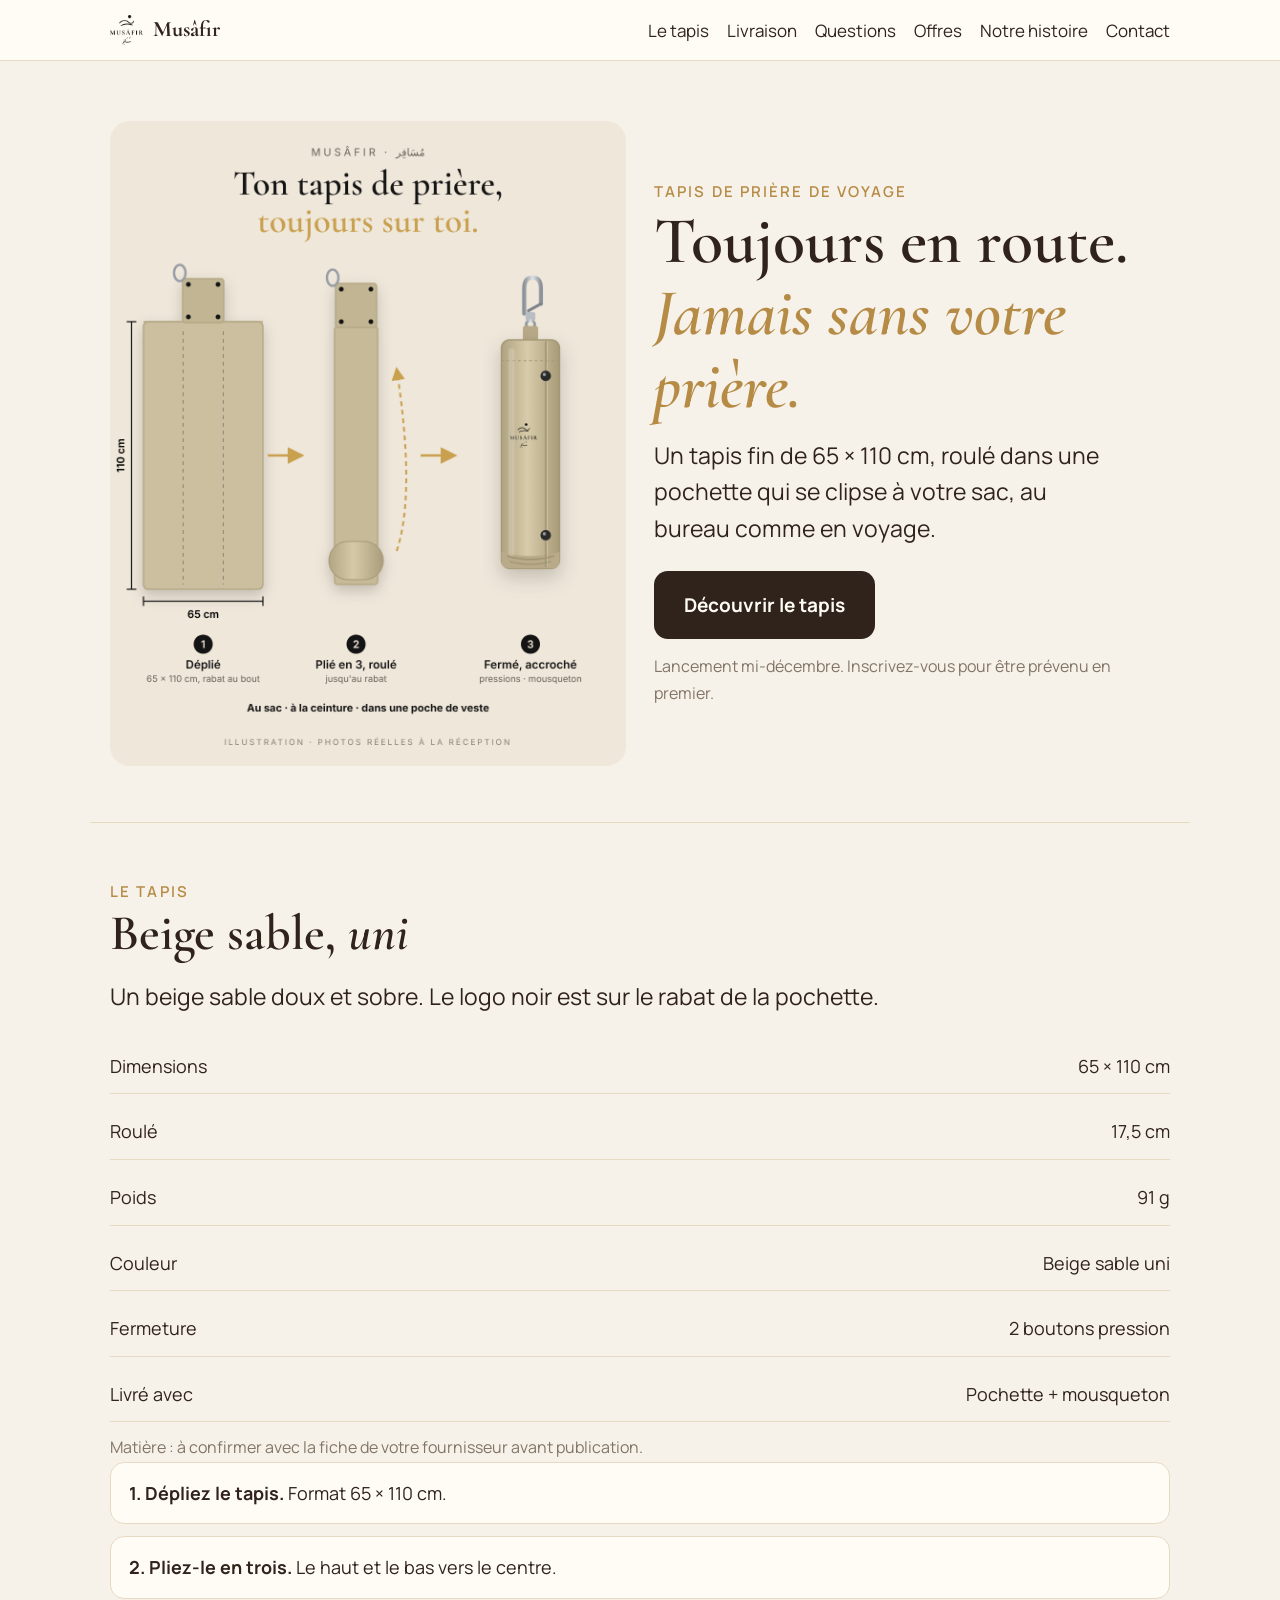
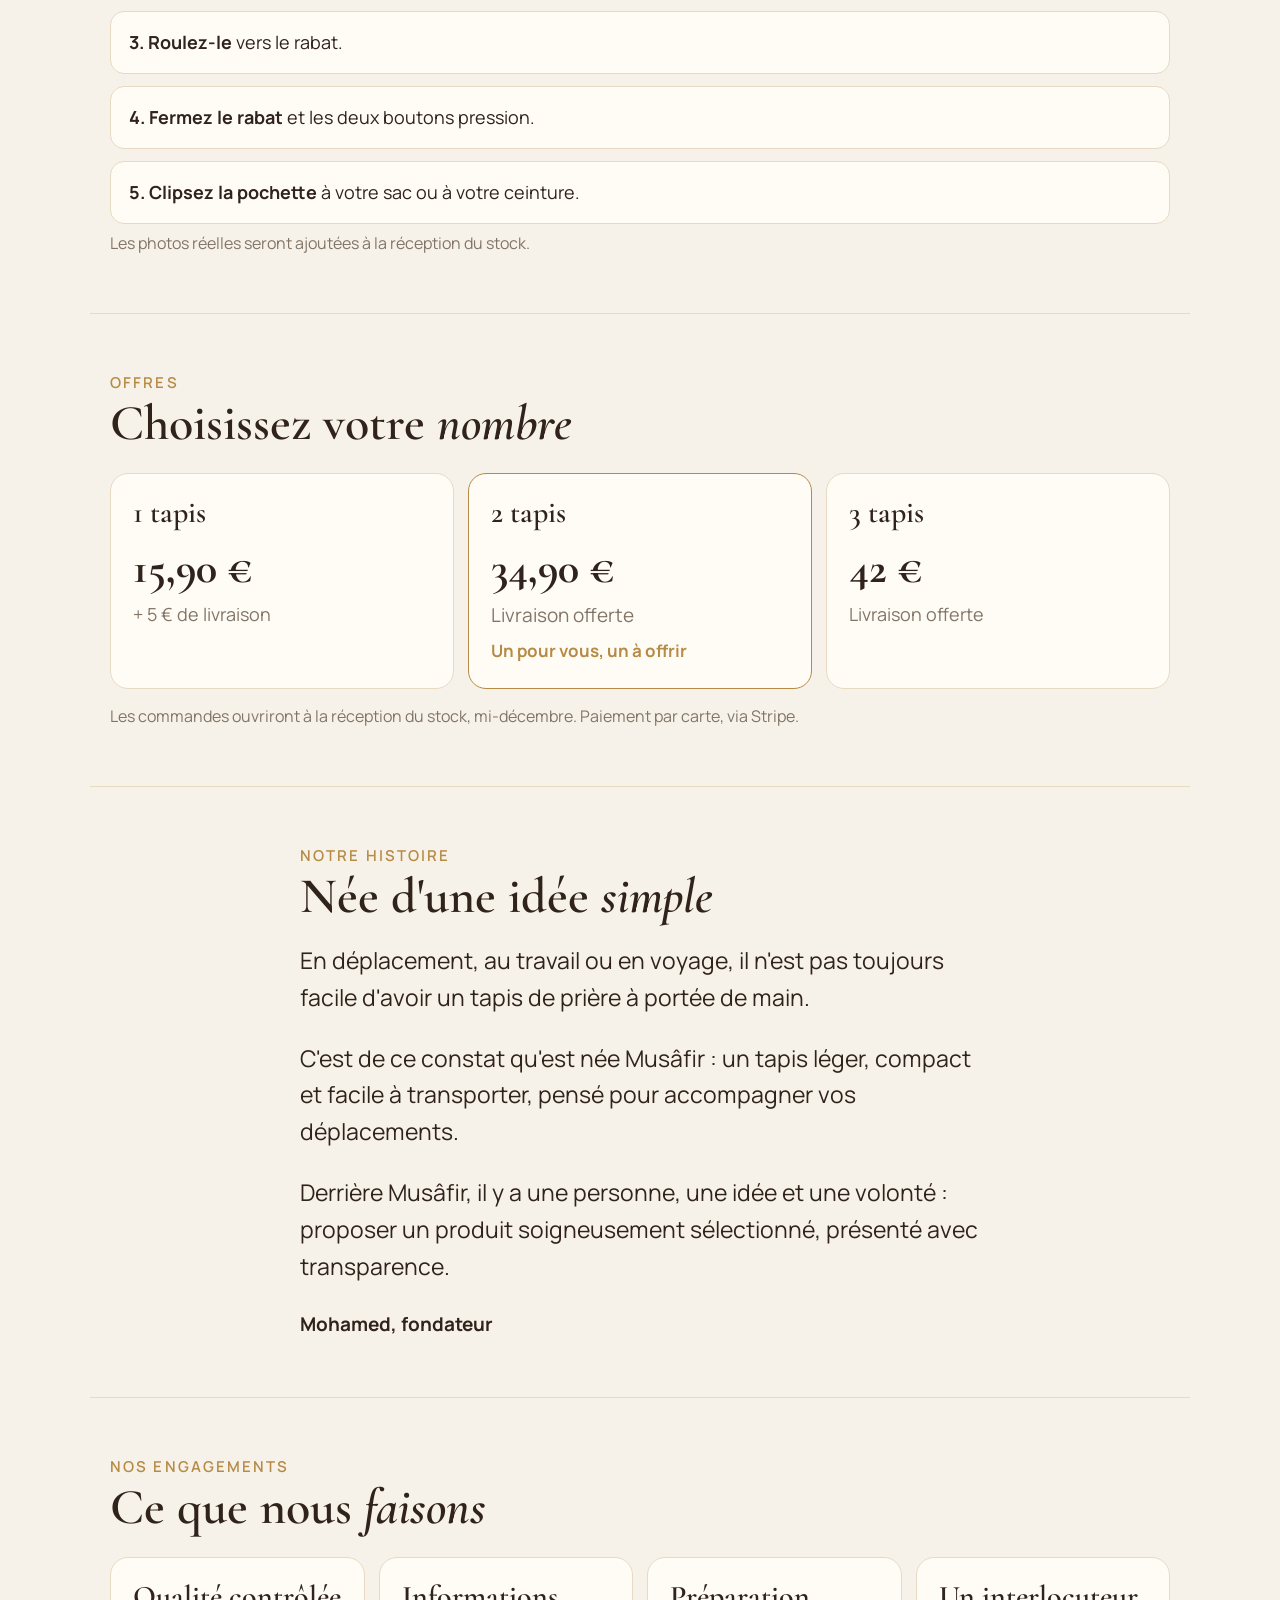
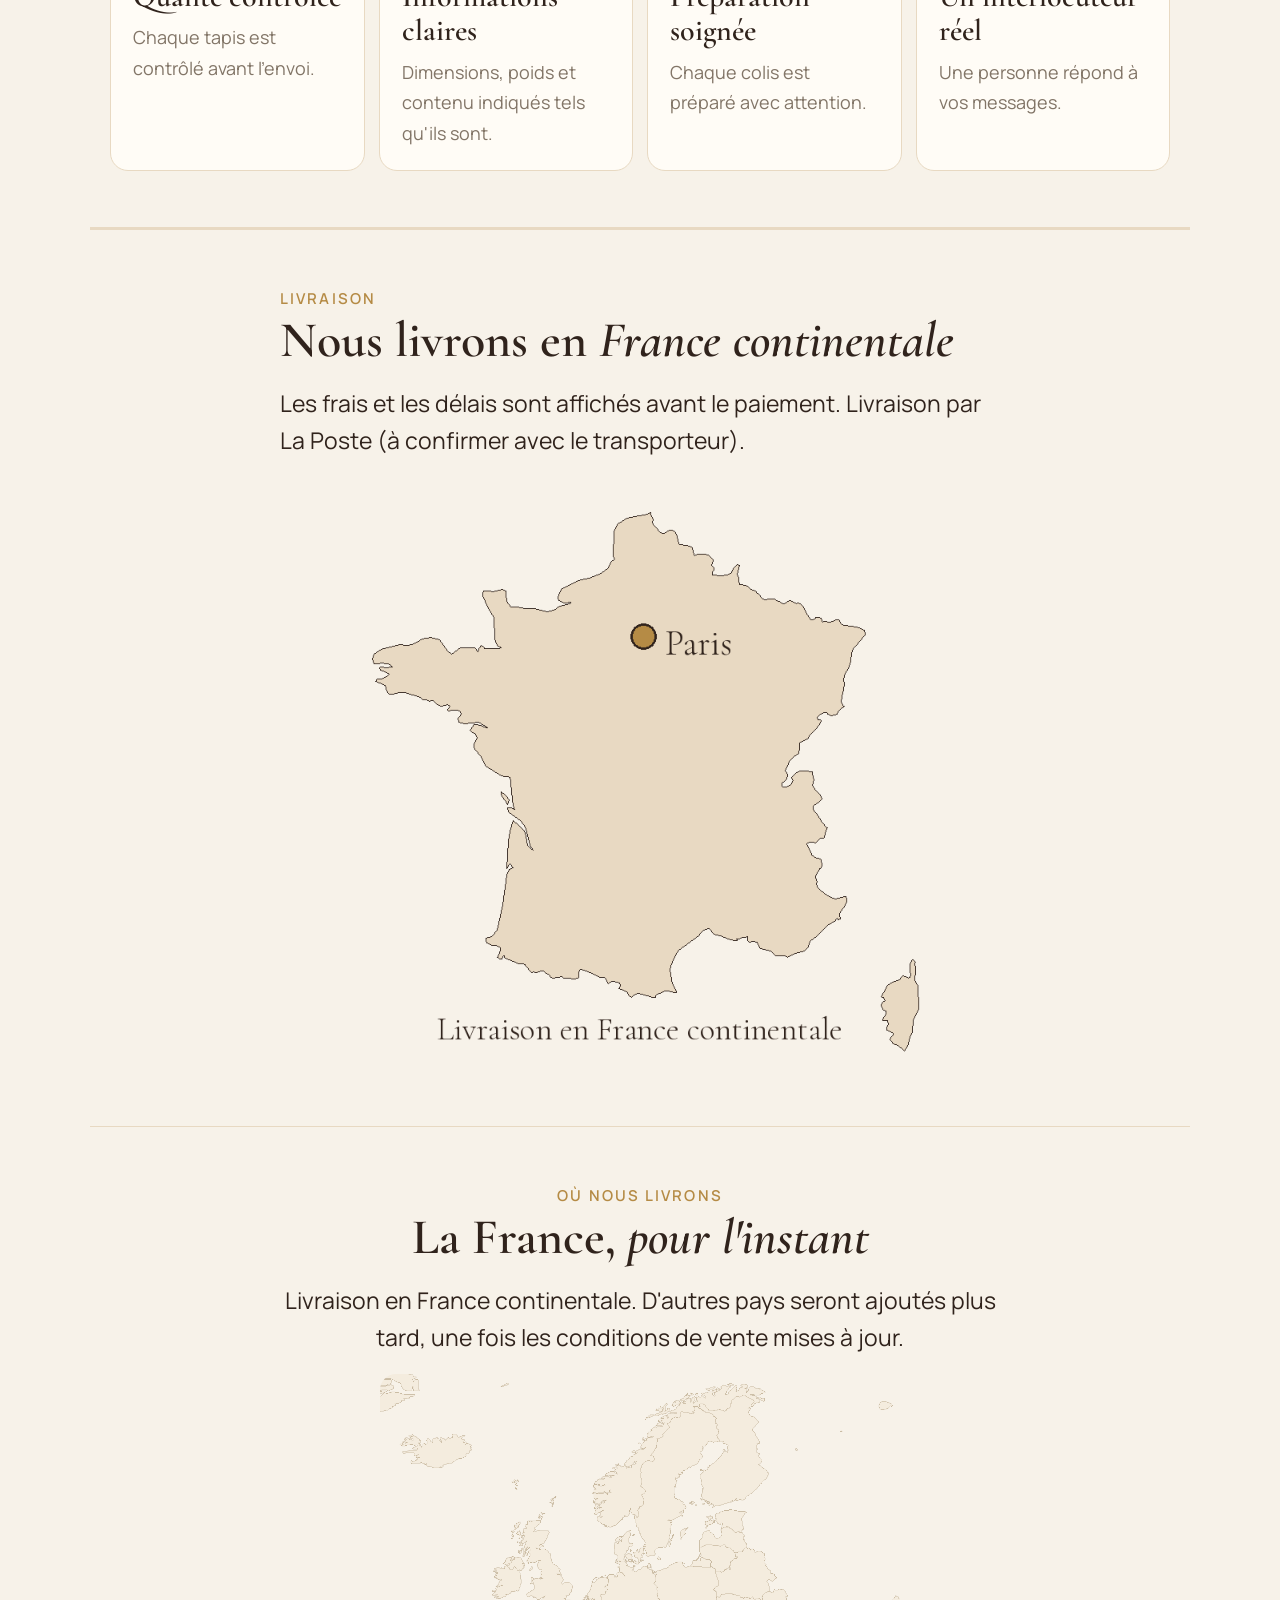
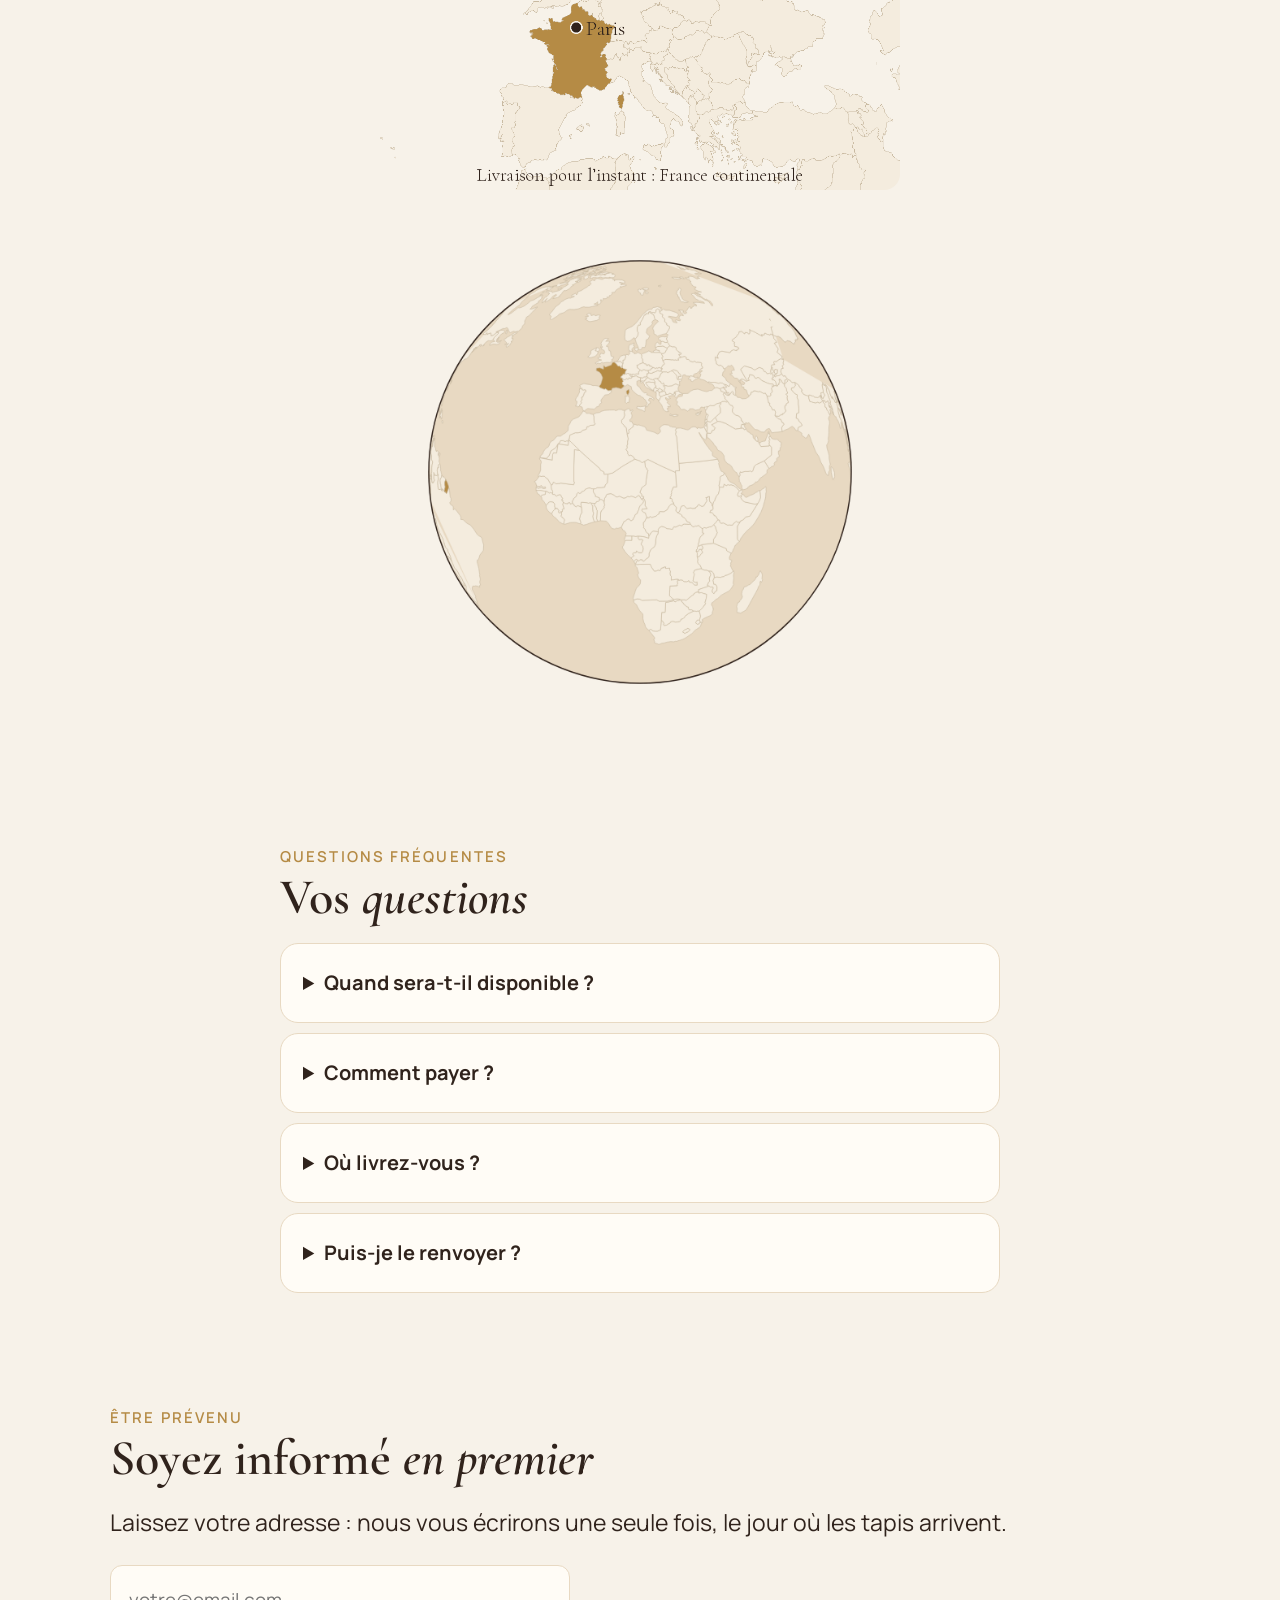
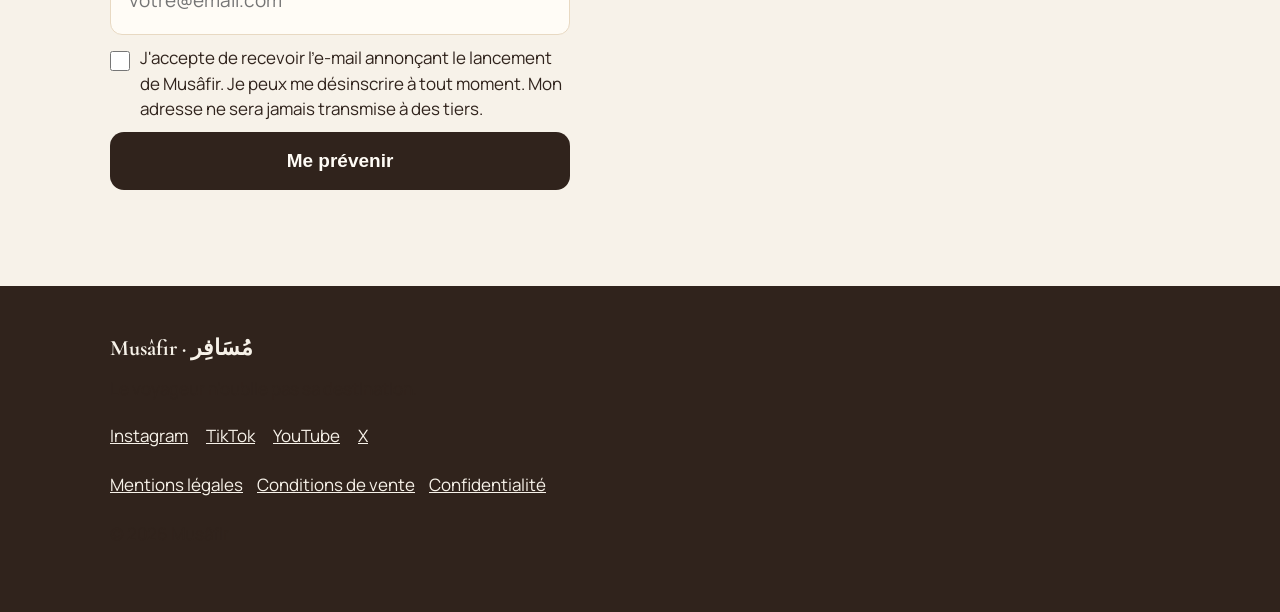
==== commit 5e2c27a1: "Refonte : formulaire de liste d'attente relié à /api/attente (consentement obligatoire, champ anti-r" ====
--- a/refonte/index.html
+++ b/refonte/index.html
@@ -237,10 +237,12 @@
     <p class="kicker">Être prévenu</p>
     <h2>Soyez informé <em>en premier</em></h2>
     <p class="lead" style="max-width:none">Laissez votre adresse : nous vous écrirons une seule fois, le jour où les tapis arrivent.</p>
-    <form class="wl" onsubmit="return false">
-      <input type="email" placeholder="Votre adresse e-mail" aria-label="Adresse e-mail" required>
+    <form class="wl" id="wlf" novalidate>
+      <input type="text" name="site" id="wls" tabindex="-1" autocomplete="off" aria-hidden="true" style="position:absolute;left:-9999px;width:1px;height:1px">
+      <input type="email" id="wle" required autocomplete="email" placeholder="votre@email.com" aria-label="Adresse e-mail">
+      <label style="display:flex;gap:10px;align-items:flex-start;font-size:17px;line-height:1.5"><input type="checkbox" id="wlc" style="margin-top:6px;width:20px;height:20px;flex-shrink:0"><span>J'accepte de recevoir l'e-mail annonçant le lancement de Musâfir. Je peux me désinscrire à tout moment. Mon adresse ne sera jamais transmise à des tiers.</span></label>
       <button class="btn" type="submit">Me prévenir</button>
-      <p class="note">Formulaire non connecté pour l'instant. Aucune adresse n'est enregistrée.</p>
+      <p id="wlm" class="note" role="status" style="min-height:24px;font-weight:600"></p>
     </form>
   </div>
 </section>
@@ -264,5 +266,23 @@
   </div>
 </footer>
 
+<script>
+(function(){
+var M={fr:["Merci ! Vous serez informé dès l'arrivée des tapis.","Veuillez saisir une adresse e-mail valide.","Veuillez cocher la case pour confirmer votre accord.","Une erreur est survenue. Veuillez réessayer plus tard."]};
+var f=document.getElementById('wlf'); if(!f) return;
+var e=document.getElementById('wle'), c=document.getElementById('wlc'), m=document.getElementById('wlm'), h=document.getElementById('wls');
+f.addEventListener('submit', async function(ev){
+  ev.preventDefault();
+  var t=M.fr;
+  if(!/^[^@\s]+@[^@\s]+\.[^@\s]+$/.test(e.value.trim())){m.textContent=t[1];return}
+  if(!c.checked){m.textContent=t[2];return}
+  try{
+    var r=await fetch('/api/attente',{method:'POST',headers:{'content-type':'application/json'},body:JSON.stringify({email:e.value.trim(),lang:'fr',consent:c.checked,site:h.value})});
+    if(!r.ok) throw 0;
+  }catch(_){ m.textContent=t[3]; return }
+  m.textContent=t[0]; f.querySelectorAll('input,button').forEach(function(x){x.style.display='none'});
+});
+})();
+</script>
 </body>
 </html>
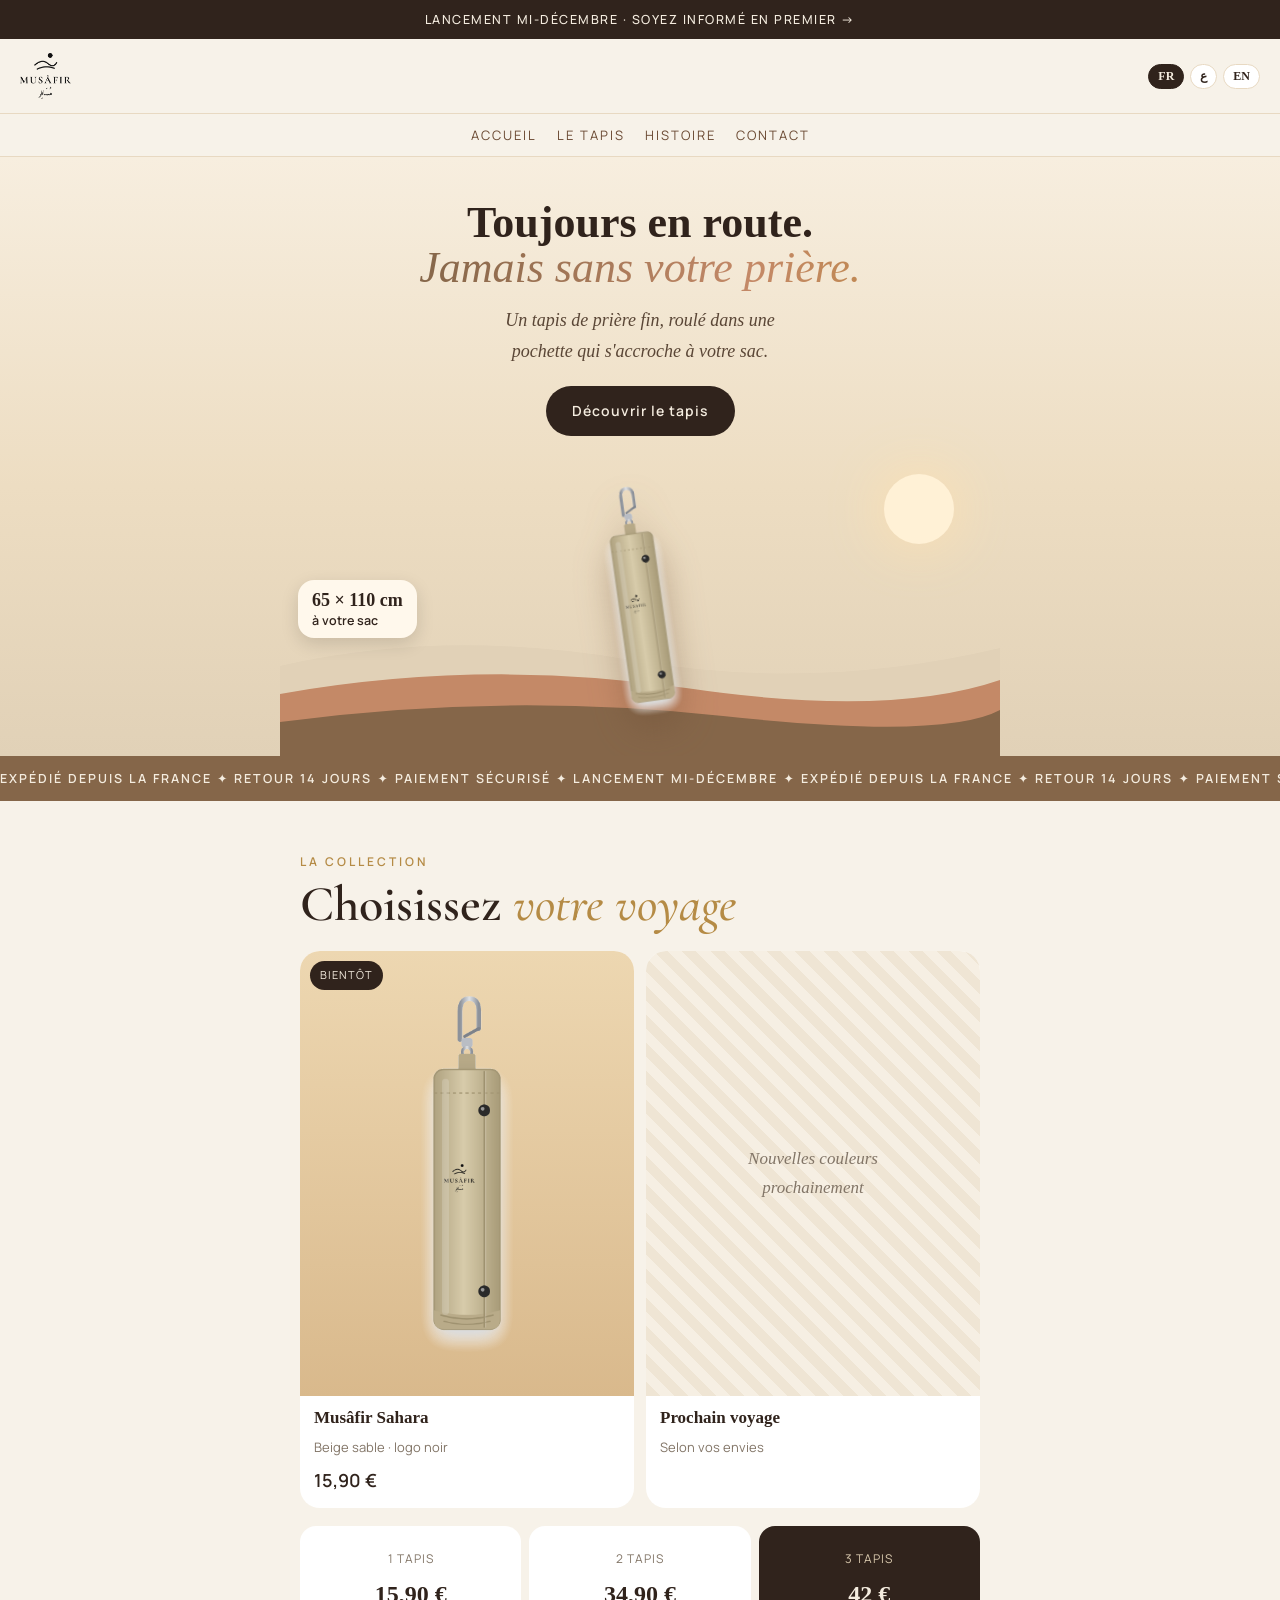
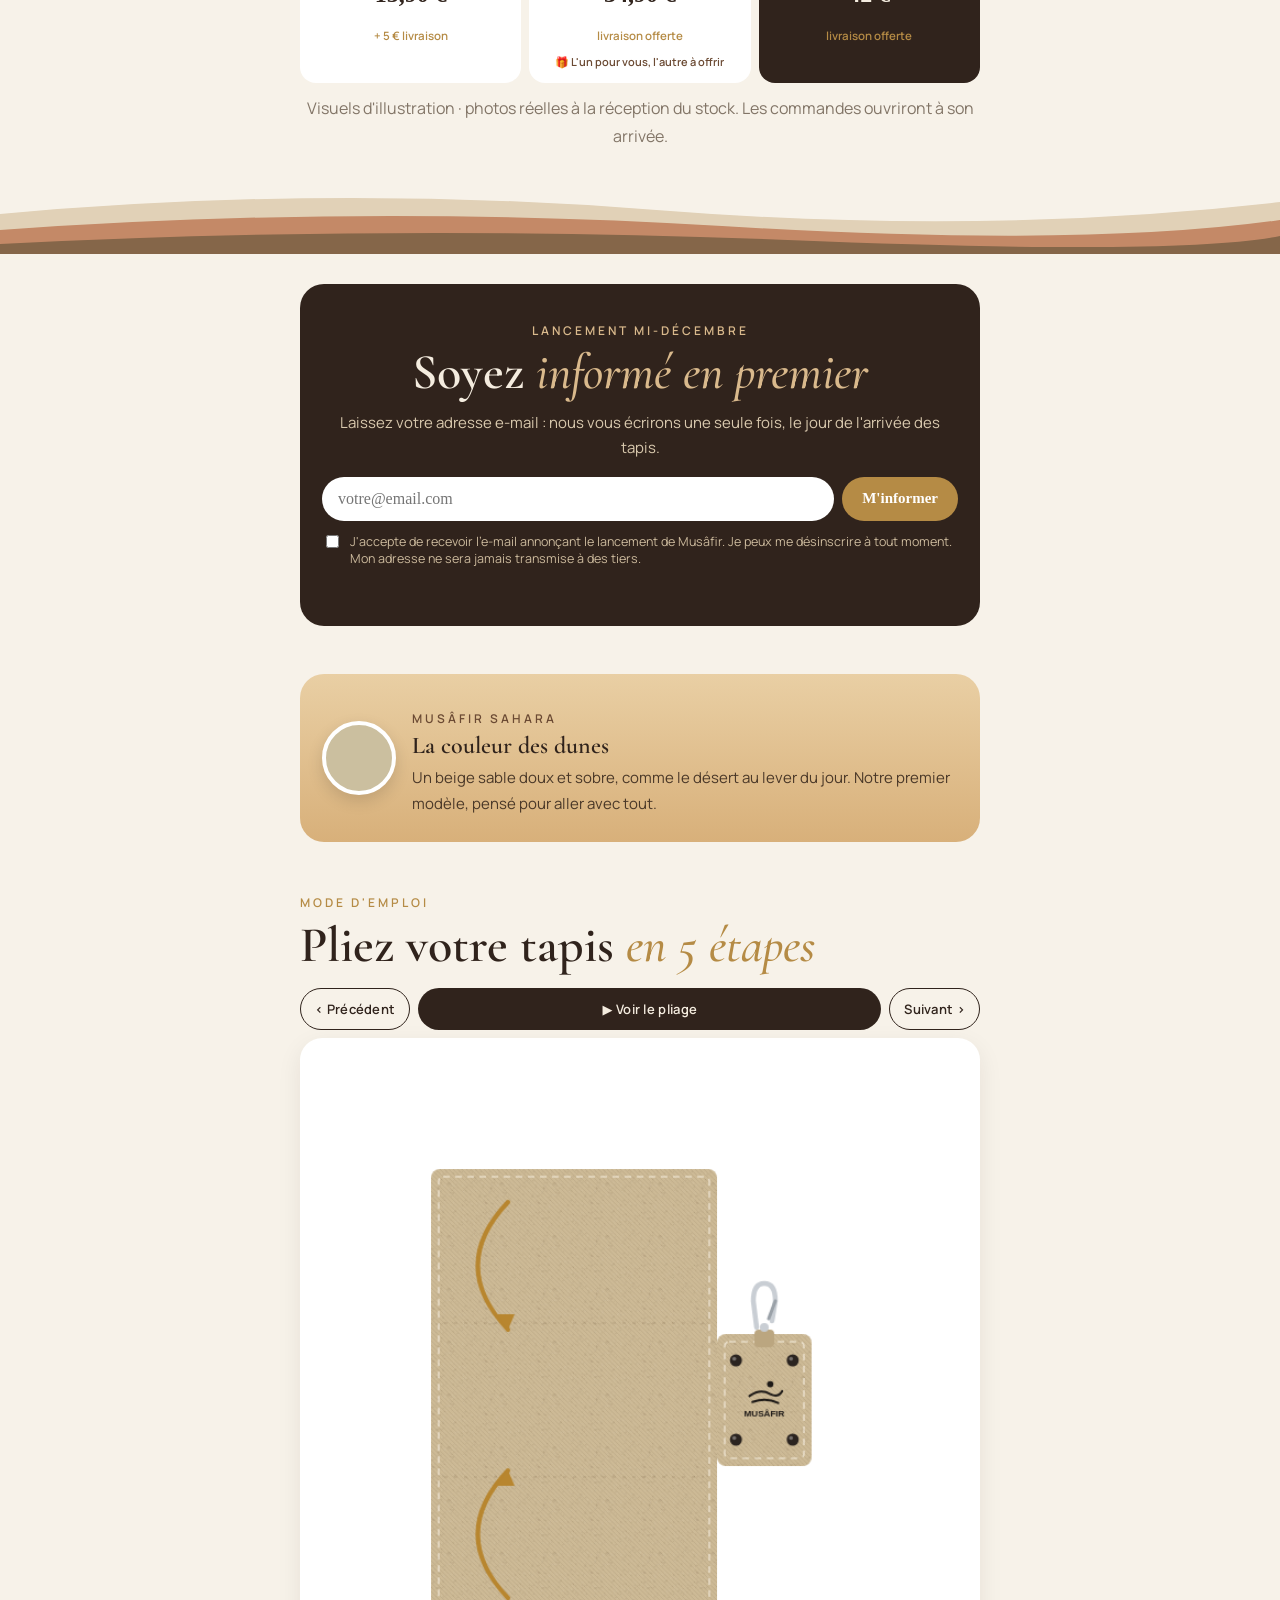
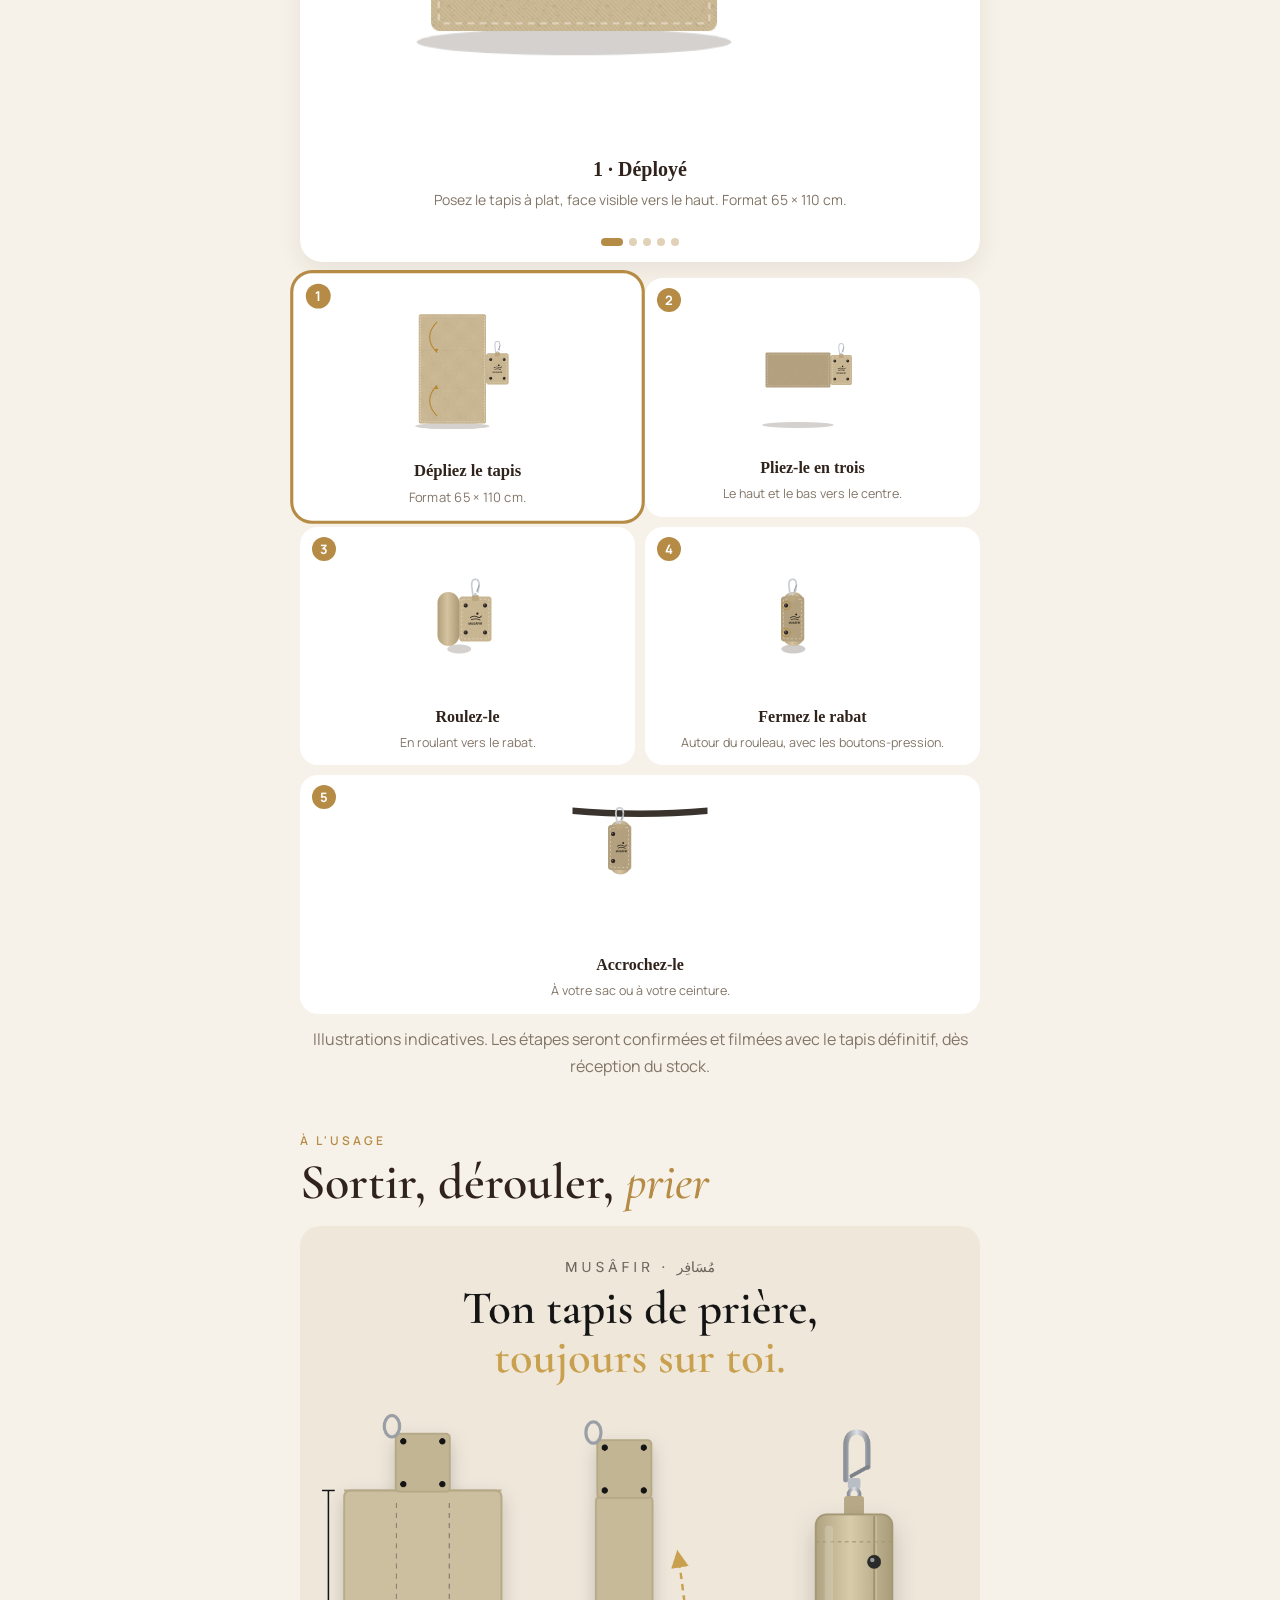
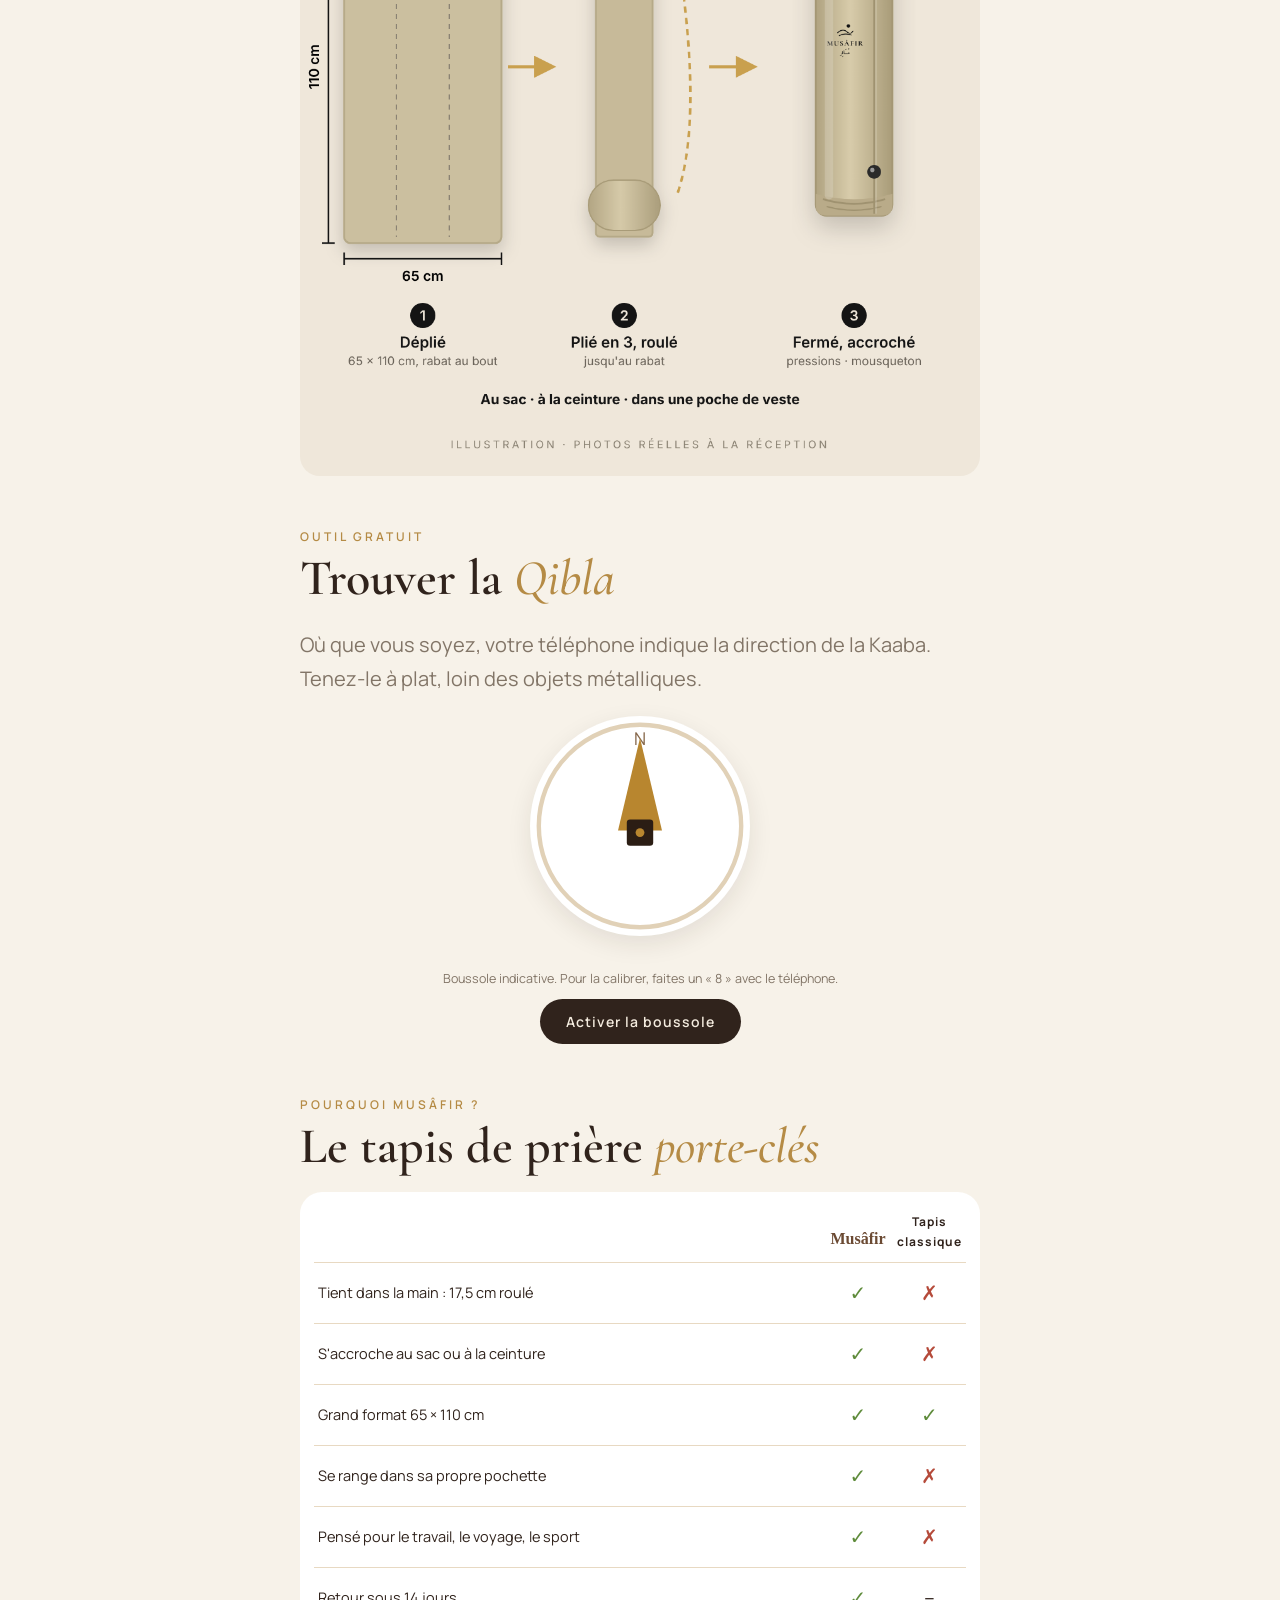
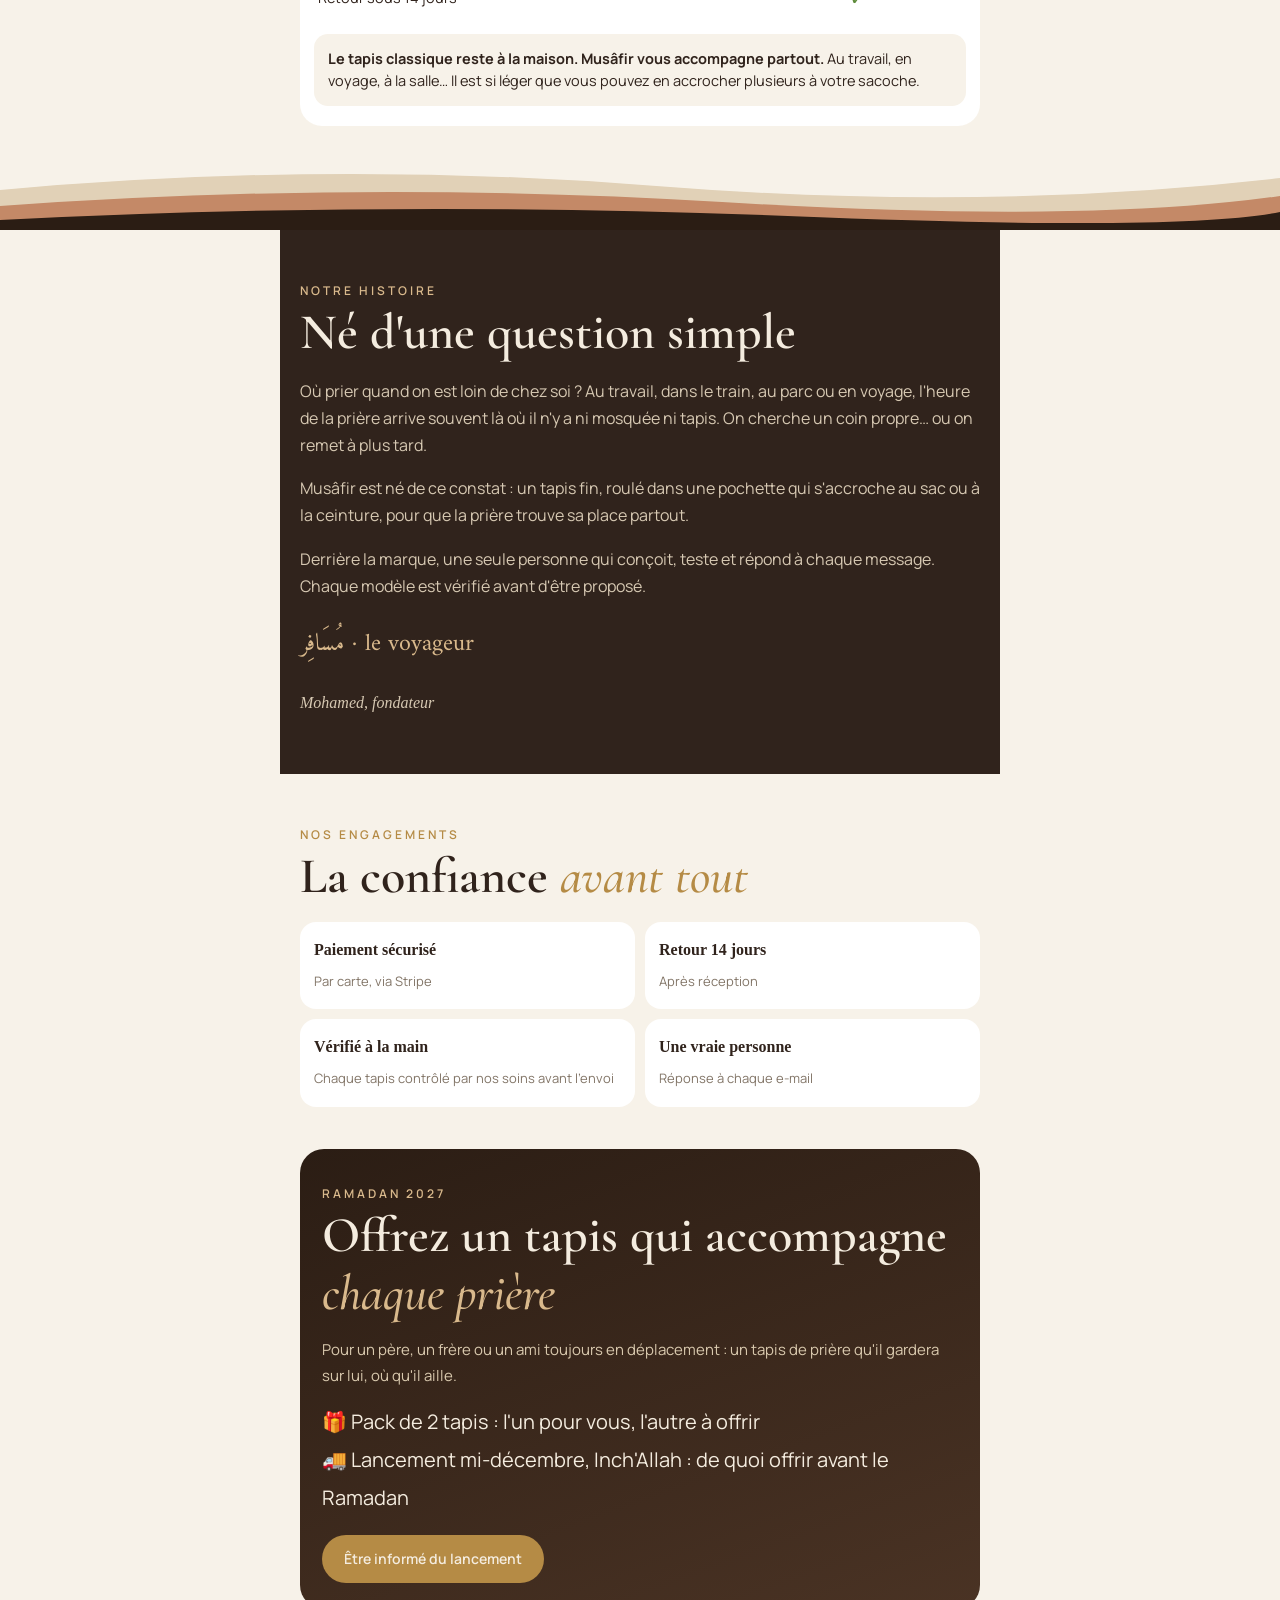
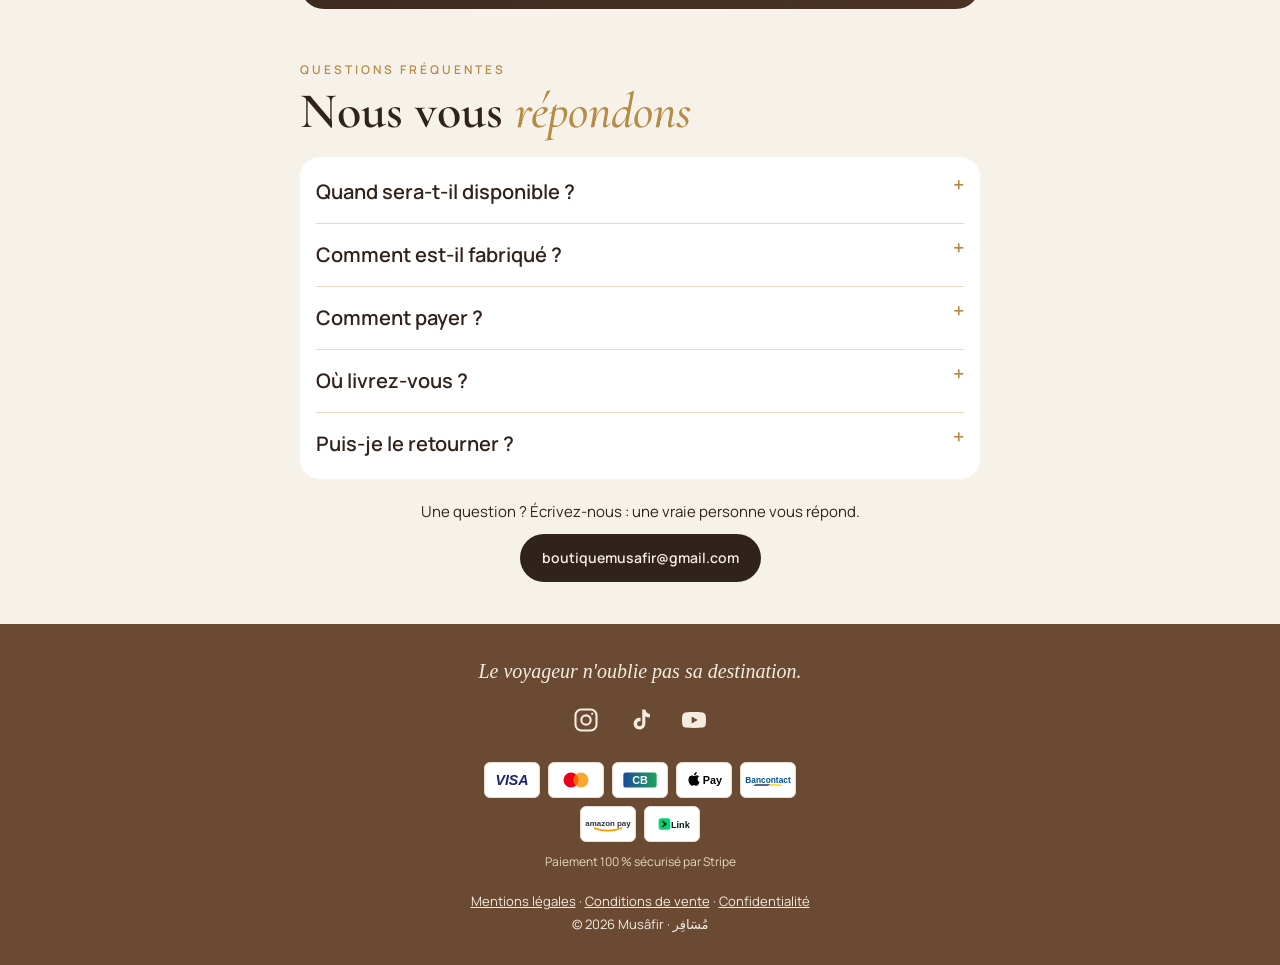
==== commit 914f9179: "Refonte : design appliqué sur l'ancien site (contenu, 3 langues, formulaire et SEO conservés) Co-Aut" ====
--- a/refonte/index.html
+++ b/refonte/index.html
@@ -1,288 +1,292 @@
-<!doctype html>
-<html lang="fr">
-<head>
-<meta charset="utf-8">
-<meta name="viewport" content="width=device-width,initial-scale=1,viewport-fit=cover">
-<title>Musâfir · Le tapis de prière compact</title>
-<meta name="description" content="Musâfir : un tapis de prière compact, 65 × 110 cm, roulé dans une pochette qui se clipse à votre sac. Lancement mi-décembre.">
-<link rel="preconnect" href="https://fonts.googleapis.com">
-<link href="https://fonts.googleapis.com/css2?family=Cormorant+Garamond:wght@500;600;700&family=Manrope:wght@400;500;600;700&display=swap" rel="stylesheet">
+<!doctype html><html lang="fr"><head><meta charset="utf-8"><meta name="viewport" content="width=device-width,initial-scale=1"><title>Musâfir · Le tapis de prière porte-clés</title><meta name="description" content="Musâfir : un tapis de prière fin de 65 × 110 cm, roulé dans une pochette qui s'accroche à votre sac. Lancement mi-décembre.">
+<link rel="icon" href="img/icon.png"><link rel="apple-touch-icon" href="img/apple-touch-icon.png">
+<meta property="og:title" content="Musâfir · Le tapis de prière porte-clés"><meta property="og:image" content="https://musafirofficiel.com/img/tube-t.png">
+<link rel="preconnect" href="https://fonts.googleapis.com"><link rel="preconnect" href="https://fonts.gstatic.com" crossorigin>
+<link href="https://fonts.googleapis.com/css2?family=Cormorant+Garamond:wght@500;600;700&family=Manrope:wght@400;500;600;700&family=Amiri:wght@400;700&display=swap" rel="stylesheet">
 <style>
-:root{--ivoire:#F7F2E9;--sable:#E8D9C2;--brun:#30231C;--or:#B58B45;--blanc:#FFFCF6;--taupe:#827567}
-*{box-sizing:border-box;margin:0;padding:0}
-html{scroll-behavior:smooth}
-body{background:var(--ivoire);color:var(--brun);font-family:Manrope,system-ui,sans-serif;font-size:19px;line-height:1.7;overflow-x:hidden}
-h1,h2,h3{font-family:"Cormorant Garamond",Georgia,serif;font-weight:600;line-height:1.15;color:var(--brun)}
+:root{--ink:#2B1D14;--brown:#6B4A33;--sand:#F4ECDF;--sand2:#E8DAC3;--dune:#D9B98C;--gold:#B8862F;--mute:#7A6858}
+*{box-sizing:border-box}body{margin:0;background:var(--sand);color:var(--ink);font:16px/1.6 Jost,sans-serif}
+img{max-width:100%;display:block}a{color:inherit}
+.bar{background:var(--ink);color:#F4ECDF;text-align:center;font-size:12.5px;letter-spacing:1.5px;padding:9px 12px;font-weight:500}
+header{display:flex;align-items:center;justify-content:space-between;padding:14px 20px;background:var(--sand);border-bottom:1px solid var(--sand2)}
+header .ic{width:26px;height:26px}header img{height:46px}
+.menu{display:flex;justify-content:center;gap:20px;padding:10px;font-size:13px;letter-spacing:2px;text-transform:uppercase;color:var(--brown);border-bottom:1px solid var(--sand2)}
+.hero{position:relative;overflow:hidden;background:linear-gradient(180deg,#F7E6CC 0%,#EFCF9E 55%,#D9A869 100%);padding:44px 22px 0;text-align:center}
+.hero h1{font-family:"Playfair Display",serif;font-weight:800;font-size:44px;line-height:1.02;margin:0;color:var(--ink)}
+.hero h1 em{font-style:italic;font-weight:500;color:var(--brown)}
+.hero p{font-family:"Playfair Display",serif;font-style:italic;font-size:18px;color:#5a4636;margin:14px auto 0;max-width:320px}
+.hero .btn{display:inline-block;margin-top:20px;background:var(--ink);color:#F4ECDF;text-decoration:none;padding:13px 26px;border-radius:30px;font-weight:600;letter-spacing:1px;font-size:14px}
+.hero .scene{position:relative;height:300px;margin-top:20px}
+.hero .sun{position:absolute;right:46px;top:18px;width:70px;height:70px;border-radius:50%;background:#FFF1D6;box-shadow:0 0 60px #FFE2B0}
+.hero svg{position:absolute;bottom:0;left:0;width:100%}
+.hero .tube{position:absolute;left:50%;bottom:40px;height:230px;transform:translateX(-50%) rotate(-8deg);filter:drop-shadow(0 18px 18px #6b4a3366)}
+.hero .badge{position:absolute;left:18px;bottom:118px;background:#FFF8EC;border-radius:16px;padding:9px 14px;font-size:12.5px;font-weight:600;box-shadow:0 6px 18px #0002;text-align:left;line-height:1.3}
+.hero .badge b{font-family:"Playfair Display";font-size:18px;display:block}
+.marq{background:var(--brown);color:#F4ECDF;font-size:12.5px;letter-spacing:2px;font-weight:600;white-space:nowrap;overflow:hidden;padding:12px 0;text-align:center}
+section{padding:42px 20px}
+h2{font-family:"Playfair Display",serif;font-weight:800;font-size:32px;line-height:1.08;margin:0 0 6px;color:var(--ink)}
+h2 em{font-style:italic;font-weight:500;color:var(--gold)}
+.kick{font-size:12px;letter-spacing:3px;text-transform:uppercase;color:var(--gold);font-weight:600}
+.grid{display:grid;grid-template-columns:1fr 1fr;gap:12px;margin-top:18px}
+.card{border-radius:20px;overflow:hidden;background:#fff}
+.card .pic{aspect-ratio:3/4;display:flex;align-items:center;justify-content:center;position:relative}
+.card .pic img{height:80%}
+.card .t{padding:12px 14px}.card .t b{font-family:"Playfair Display";font-size:17px;display:block;line-height:1.2}
+.card .t span{font-size:13px;color:var(--mute)}.card .t .p{font-size:18px;font-weight:600;color:var(--ink);margin-top:4px;display:block}
+.pill{position:absolute;top:10px;left:10px;background:var(--ink);color:#F4ECDF;font-size:11px;letter-spacing:1px;border-radius:20px;padding:5px 10px}
+.soon .pic{background:repeating-linear-gradient(45deg,#efe5d4 0 10px,#f6efe3 10px 20px)}
+.soon .pic span{font-family:"Playfair Display";font-style:italic;color:var(--mute);font-size:17px;text-align:center;padding:10px}
+.packs{display:grid;grid-template-columns:repeat(3,1fr);gap:8px;margin-top:18px}
+.packs div{background:#fff;border-radius:16px;padding:14px 6px;text-align:center}
+.packs span{font-size:12px;color:var(--mute);letter-spacing:1px;text-transform:uppercase}.packs b{display:block;font-family:"Playfair Display";font-size:24px;margin:2px 0}
+.packs small{font-size:11.5px;color:var(--gold);font-weight:600}.packs .best{background:var(--ink);color:#F4ECDF}.packs .best span{color:#d9c9ae}
+.sahara{background:linear-gradient(180deg,#E9CFA4,#D8B07A);border-radius:24px;padding:26px 22px;margin-top:6px;display:flex;gap:16px;align-items:center}
+.sahara .sw{flex:none;width:74px;height:74px;border-radius:50%;background:#CBBF9F;border:4px solid #fff;box-shadow:0 6px 16px #0002}
+.sahara p{margin:6px 0 0;color:#4a3828;font-size:15px}
+.story{background:var(--ink);color:#EADFCC}.story h2{color:#F4ECDF}.story p{color:#d6c8b2;font-size:16px}.story .ar{font-family:Amiri;font-size:24px;color:var(--dune)}
+.sig{font-family:"Playfair Display";font-style:italic;color:var(--dune);font-size:19px;margin-top:8px}
+.social{display:grid;grid-template-columns:repeat(3,1fr);gap:10px;margin-top:16px}
+.social a{background:#fff;border-radius:16px;padding:16px 6px;text-align:center;text-decoration:none;font-weight:600;font-size:13px}
+.social a i{display:block;font-style:normal;font-size:24px;margin-bottom:4px}
+.eng{display:grid;grid-template-columns:1fr 1fr;gap:10px;margin-top:16px}.eng div{background:#fff;border-radius:16px;padding:14px}
+.eng b{font-family:"Playfair Display";font-size:16px;display:block}.eng span{font-size:13px;color:var(--mute)}
+footer{background:var(--brown);color:#F4ECDF;text-align:center;padding:30px 20px;font-size:13px}
+footer .s{font-family:"Playfair Display";font-style:italic;font-size:20px;margin-bottom:10px}
+
+.lang{display:flex;gap:6px}.lang button{border:1px solid var(--sand2);background:#fff;border-radius:14px;padding:4px 9px;font:600 12px Jost;color:var(--ink)}
+.lang button.on{background:var(--ink);color:#F4ECDF;border-color:var(--ink)}
+.why{background:#fff;border-radius:22px;padding:6px 14px;margin-top:16px}
+.why table{width:100%;border-collapse:collapse}.why th{font-size:12px;letter-spacing:1px;padding:14px 4px 10px;vertical-align:bottom}
+.why th.m{font-family:"Playfair Display";font-size:16px;letter-spacing:0;color:var(--brown)}
+.why td{padding:13px 4px;border-top:1px solid var(--sand2);font-size:14.5px}.why td.c{text-align:center;font-size:20px;width:70px}
+.ok{color:#5E8B3A}.no{color:#B54A3A}.why .note{font-size:14.5px;color:var(--ink);background:var(--sand);border-radius:14px;padding:14px;margin:6px 0 14px;line-height:1.5}
+.social a svg{width:30px;height:30px;display:block;margin:0 auto 6px}
+html[dir=rtl] body{font-family:Amiri,Jost,serif}html[dir=rtl] h1,html[dir=rtl] h2,html[dir=rtl] .card .t b,html[dir=rtl] .packs b{font-family:Amiri,serif}
+html[dir=rtl] .hero h1 em,html[dir=rtl] h2 em{font-style:normal}html[dir=rtl] .kick{letter-spacing:0}
+html[dir=rtl] .hero .badge{left:auto;right:18px;text-align:right}
+.menu a{text-decoration:none}header a{display:block}
+.mini{font-size:12px;color:var(--mute);text-align:center;margin:12px 0 0}
+.faq{margin-top:16px;background:#fff;border-radius:20px;padding:4px 16px}
+.faq details{border-top:1px solid var(--sand2);padding:14px 0}.faq details:first-child{border-top:0}
+.faq summary{font-weight:600;cursor:pointer;list-style:none;display:flex;justify-content:space-between;gap:10px}
+.faq summary::after{content:"+";color:var(--gold);font-size:20px;line-height:1}.faq details[open] summary::after{content:"–"}
+.faq p{margin:8px 0 0;color:var(--mute);font-size:15px}.faq a{color:var(--gold)}
+.mail{text-align:center;margin-top:20px;font-size:15px}.mail span{display:block;margin-bottom:10px}
+.btn2{display:inline-block;background:var(--ink);color:#F4ECDF;text-decoration:none;padding:12px 22px;border-radius:30px;font-weight:600;font-size:14px}
+footer .legal a{color:#F4ECDF}
+@media(min-width:760px){body>section,.hero>*{max-width:720px;margin-left:auto;margin-right:auto}.hero h1{margin:0 auto}}
+.wl{background:var(--ink);color:#F4ECDF;border-radius:24px;padding:28px 22px;text-align:center}.wl h2{color:#F4ECDF}.wl h2 em{color:var(--dune)}.wl .kick{color:var(--dune)}
+.wl p{color:#d9c9ae;font-size:15px;margin:8px 0 16px}.wl form{display:flex;gap:8px;flex-wrap:wrap}.wl input[type=email]{flex:1 1 180px;min-width:0;border:0;border-radius:30px;padding:13px 16px;font:500 16px Jost;color:var(--ink)}
+.wl button{border:0;border-radius:30px;padding:13px 20px;background:var(--gold);color:#fff;font:600 15px Jost;cursor:pointer}.wl .wc{display:flex;gap:8px;align-items:flex-start;text-align:left;font-size:12.5px;color:#cbb99c;margin-top:12px;line-height:1.4}
+.wl .wc input{margin-top:2px;flex:none}.wmsg{min-height:20px;font-weight:600;margin:10px 0 0!important}.wmsg.ok{color:#9fd18b!important}.wmsg.err{color:#f0a28f!important}
+.new{display:inline-block;margin-right:8px;background:#c0392b;color:#fff;font:700 10px Jost;letter-spacing:1.5px;padding:3px 8px;border-radius:10px;margin-bottom:6px}
+.gift{display:block;font-style:normal;font-size:11px;font-weight:600;color:var(--brown);margin-top:6px;line-height:1.3}
+.steps5{display:grid;grid-template-columns:repeat(2,1fr);gap:10px;margin-top:16px}.st{background:#fff;border-radius:18px;padding:12px;text-align:center;position:relative}
+.st b{position:absolute;top:10px;left:12px;width:24px;height:24px;border-radius:50%;background:var(--gold);color:#fff;font-size:13px;line-height:24px}
+.st svg{width:100%;max-width:130px;height:120px}.st h4{margin:4px 0 2px;font-family:"Playfair Display";font-size:16px}.st p{margin:0;font-size:12.5px;color:var(--mute)}
+.st:last-child{grid-column:1/-1}
+.gift-box{background:linear-gradient(160deg,#2B1D14,#4a3324);color:#F4ECDF;border-radius:24px;padding:26px 22px}.gift-box h2{color:#F4ECDF}.gift-box h2 em{color:var(--dune)}
+.gift-box p{color:#d9c9ae;font-size:15px}.gift-box ul{list-style:none;padding:0;margin:14px 0 18px;font-size:14.5px;line-height:1.9}.gift-box .btn2{background:var(--gold)}
+.pay{display:flex;flex-wrap:wrap;gap:8px;justify-content:center;margin-top:12px}.pay span{background:#fff;border:1px solid var(--sand2);border-radius:8px;padding:8px 12px;font:600 13px Jost;color:var(--ink)}
+.pb{display:inline-flex;align-items:center;justify-content:center;width:64px;height:40px;border:1px solid;border-radius:8px}.pb svg{width:58px;height:24px}
+.ficons{display:flex;gap:26px;justify-content:center;margin:18px 0 22px}.ficons a{color:#F4ECDF}.ficons svg{width:28px;height:28px}
+.fpay{display:flex;flex-wrap:wrap;gap:8px;justify-content:center;max-width:320px;margin:0 auto}.fpay .pb{width:56px;height:36px;border-radius:6px}.fpay .pb svg{width:50px}
+.fsec{font-size:12px;color:#e7d9c0;margin:10px 0 18px}
+
+.marq{text-align:left;background:#856649;padding:12px 0}
+.marq .track{display:inline-flex;white-space:nowrap;animation:defile 26s linear infinite}
+.marq .track span{padding-right:0}
+@keyframes defile{from{transform:translateX(0)}to{transform:translateX(-50%)}}
+html[dir=rtl] .marq .track{animation-name:defile-rtl}
+@keyframes defile-rtl{from{transform:translateX(0)}to{transform:translateX(50%)}}
+.hero h1 em{background:linear-gradient(90deg,#856649,#C48967,#B8862F,#C48967,#856649);background-size:300% 100%;-webkit-background-clip:text;background-clip:text;color:transparent;animation:dunes 9s ease-in-out infinite}
+@keyframes dunes{0%,100%{background-position:0% 50%}50%{background-position:100% 50%}}
+.hero{background:linear-gradient(180deg,#F7EEDF 0%,#EDDDC2 55%,#E1D1B7 100%)}
+.dunes{line-height:0;margin-top:-8px}.dunes svg{width:100%;height:70px;display:block}
+@media (prefers-reduced-motion:reduce){.marq .track,.hero h1 em{animation:none}}
+button.btn{border:0;font-family:inherit;font-weight:600;font-size:14px;letter-spacing:1px;cursor:pointer;padding:13px 26px;border-radius:30px;background:var(--ink);color:#F4ECDF}.plnav{display:flex;gap:8px;margin:14px 0 4px}.plnav .btn{margin:0;padding:11px 14px;font-size:13px;letter-spacing:.3px}#plgo{flex:1}#plprev,#plnext{background:none;color:var(--ink);border:1.5px solid var(--ink)}.qnote{text-align:center;font-size:12.5px;color:var(--mute);margin:0}
+.plview{background:#fff;border-radius:22px;padding:10px 10px 16px;margin:8px 0 14px;box-shadow:0 8px 24px #2b1d1414}#plcv{width:100%;aspect-ratio:600/640;display:block}.plcap{text-align:center;padding:0 10px}.plcap b{display:block;font-family:"Playfair Display",serif;font-size:20px;color:var(--ink)}.plcap span{display:block;font-size:14px;color:var(--mute);margin-top:2px;min-height:42px}.stimg{width:100%;max-width:150px;height:auto;display:block;margin:0 auto}.pldots{display:flex;gap:6px;justify-content:center;margin-top:8px}.pldots i{width:8px;height:8px;border-radius:50%;background:#E1D1B7;transition:.3s}.pldots i.on{background:var(--gold);width:22px;border-radius:5px}
+.qib{width:220px;height:220px;margin:18px auto 6px;border-radius:50%;background:#fff;box-shadow:0 8px 24px #2b1d1418}.qib svg{width:100%;height:100%}.qmsg{text-align:center;color:var(--mute);min-height:22px;margin:4px 0}#qibla .btn{display:block;margin:10px auto 0;width:max-content}
+.st{transition:transform .35s,box-shadow .35s}.st.on{transform:scale(1.04);box-shadow:0 0 0 3px var(--gold)}
+.stick{position:fixed;left:16px;right:16px;bottom:calc(12px + env(safe-area-inset-bottom,0px));z-index:20;background:var(--ink);color:#F4ECDF;text-align:center;text-decoration:none;padding:14px;border-radius:30px;font-weight:600;font-size:14px;letter-spacing:.5px;box-shadow:0 6px 18px #0003;transform:translateY(140%);transition:transform .3s}.stick.show{transform:none}@media(min-width:760px){.stick{display:none}}
+</style><style id="refonte-design">
+/* Refonte : palette et typographie demandées ; contenu, langues et formulaire inchangés */
+:root{--ink:#30231C;--sand:#F7F2E9;--sand2:#E8D9C2;--gold:#B58B45;--mute:#827567;--blanc:#FFFCF6}
+body{font-family:Manrope,system-ui,sans-serif;font-size:19px;line-height:1.7;background:var(--sand);color:var(--ink)}
+h1,h2,h3,.brand,.price{font-family:"Cormorant Garamond",Georgia,serif;font-weight:600}
 h1{font-size:clamp(40px,11vw,66px);line-height:1.1}
-h2{font-size:clamp(34px,9vw,50px);margin-bottom:16px;line-height:1.15}
-h3{font-size:clamp(24px,6vw,30px);margin-bottom:8px}
-p{color:var(--brun)}
-.muted{color:var(--taupe)}
-.wrap{max-width:1100px;margin:0 auto;padding:0 20px}
-section{padding:56px 0}
-.sep{height:1px;background:var(--sable);max-width:1100px;margin:0 auto}
-header{position:sticky;top:0;z-index:10;background:var(--blanc);border-bottom:1px solid var(--sable)}
-header .wrap{display:flex;align-items:center;justify-content:space-between;height:60px}
-.brand{display:flex;align-items:center;gap:10px;font-family:"Cormorant Garamond",serif;font-size:22px;font-weight:700;color:var(--brun);text-decoration:none}
-.brand img{height:30px;width:auto}
-nav a{font-size:17px;color:var(--brun);text-decoration:none;margin-left:18px}
-.btn{display:inline-block;background:var(--brun);color:var(--blanc);border-radius:14px;padding:18px 30px;font-weight:700;text-decoration:none;font-size:19px;border:0;cursor:pointer}
-.btn-ghost{background:transparent;color:var(--brun);border:1px solid var(--brun)}
-.hero{display:grid;gap:28px;align-items:center;padding-top:36px}
-.hero img{width:100%;border-radius:20px;display:block;aspect-ratio:4/5;object-fit:cover}
-.kicker{font-size:15px;letter-spacing:.14em;text-transform:uppercase;color:var(--or);font-weight:600}
-.lead{font-size:clamp(20px,5.2vw,23px);line-height:1.6;color:var(--brun);margin:14px 0 24px;max-width:460px}
-.cards{display:grid;gap:14px}
-.card{background:var(--blanc);border:1px solid var(--sable);border-radius:18px;padding:22px}
-.price{font-family:"Cormorant Garamond",serif;font-size:44px;font-weight:700;line-height:1.1}
-.offres .card{display:flex;flex-direction:column;gap:6px}
-.gift{color:var(--or);font-weight:700;font-size:17px}
-.specs{display:grid;gap:10px;margin-top:14px}
-.specs div{display:flex;justify-content:space-between;gap:12px;border-bottom:1px solid var(--sable);padding:12px 0;font-size:18px}
-.steps{display:grid;gap:12px;counter-reset:s}
-.steps li{list-style:none;background:var(--blanc);border:1px solid var(--sable);border-radius:14px;padding:16px 18px;font-size:18px;line-height:1.6}
-footer{background:var(--brun);color:var(--ivoire);padding:44px 0 64px;font-size:17px}
-footer a{color:var(--ivoire)}
-.legal{margin-top:20px;display:flex;flex-wrap:wrap;gap:14px}
-form.wl{display:grid;gap:10px;margin-top:18px;max-width:460px}
-form.wl input{font:inherit;font-size:19px;padding:18px;border-radius:12px;border:1px solid var(--sable);background:var(--blanc);color:var(--brun)}
-.note{font-size:16px;color:var(--taupe);margin-top:6px}
-@media(min-width:820px){
- .hero{grid-template-columns:1fr 1fr;padding-top:60px}
- .cards.g3{grid-template-columns:repeat(3,1fr)}
- .cards.g2{grid-template-columns:repeat(2,1fr)}
- .cards.g4{grid-template-columns:repeat(4,1fr)}
- .prod{grid-template-columns:1fr 1fr;gap:40px;align-items:start}
-}
-@media(max-width:819px){.cards.g4{grid-template-columns:1fr 1fr}.cards.g3,.cards.g2{grid-template-columns:1fr}nav{display:none}}
+h2{font-size:clamp(34px,9vw,50px);line-height:1.15}
+h3{font-size:clamp(24px,6vw,30px)}
+p,li,summary,details p{font-size:clamp(17px,4.6vw,20px)}
+button,.btn,input{font-family:Manrope,system-ui,sans-serif}
+button{font-size:18px;font-weight:700}
+input{font-size:19px}
+.note,small,.mini{font-size:16px}
 </style>
-</head>
-<body>
-
-<header>
-  <div class="wrap">
-    <a class="brand" href="#"><img src="img/logo-noir.png" alt="">Musâfir</a>
-    <nav><a href="#produit">Le tapis</a><a href="#livraison">Livraison</a><a href="#faq">Questions</a><a href="#offres">Offres</a><a href="#histoire">Notre histoire</a><a href="#contact">Contact</a></nav>
-  </div>
-</header>
-
-<section style="padding-top:0">
-  <div class="wrap hero">
-    <img src="img/produit.png" alt="Le tapis de prière Musâfir, beige sable, roulé dans sa pochette">
-    <div>
-      <p class="kicker">Tapis de prière de voyage</p>
-      <h1>Toujours en route.<br><em style="color:var(--or)">Jamais sans votre prière.</em></h1>
-      <p class="lead">Un tapis fin de 65 × 110 cm, roulé dans une pochette qui se clipse à votre sac, au bureau comme en voyage.</p>
-      <a class="btn" href="#produit">Découvrir le tapis</a>
-      <p class="note" style="margin-top:14px">Lancement mi-décembre. Inscrivez-vous pour être prévenu en premier.</p>
-    </div>
-  </div>
-</section>
-
-<div class="sep"></div>
-
-<section id="produit">
-  <div class="wrap prod">
-    <div>
-      <p class="kicker">Le tapis</p>
-      <h2>Beige sable, <em>uni</em></h2>
-      <p class="lead" style="max-width:none">Un beige sable doux et sobre. Le logo noir est sur le rabat de la pochette.</p>
-      <div class="specs">
-        <div><span>Dimensions</span><span>65 × 110 cm</span></div>
-        <div><span>Roulé</span><span>17,5 cm</span></div>
-        <div><span>Poids</span><span>91 g</span></div>
-        <div><span>Couleur</span><span>Beige sable uni</span></div>
-        <div><span>Fermeture</span><span>2 boutons pression</span></div>
-        <div><span>Livré avec</span><span>Pochette + mousqueton</span></div>
-      </div>
-      <p class="note" style="margin-top:12px">Matière : à confirmer avec la fiche de votre fournisseur avant publication.</p>
-    </div>
-    <div>
-      <ol class="steps" style="margin-top:0">
-        <li><b>1. Dépliez le tapis.</b> Format 65 × 110 cm.</li>
-        <li><b>2. Pliez-le en trois.</b> Le haut et le bas vers le centre.</li>
-        <li><b>3. Roulez-le</b> vers le rabat.</li>
-        <li><b>4. Fermez le rabat</b> et les deux boutons pression.</li>
-        <li><b>5. Clipsez la pochette</b> à votre sac ou à votre ceinture.</li>
-      </ol>
-      <p class="note">Les photos réelles seront ajoutées à la réception du stock.</p>
-    </div>
-  </div>
-</section>
-
-<div class="sep"></div>
-
-<section id="offres">
-  <div class="wrap">
-    <p class="kicker">Offres</p>
-    <h2>Choisissez votre <em>nombre</em></h2>
-    <div class="cards g3 offres" style="margin-top:20px">
-      <div class="card" style="font-size:18px"><h3>1 tapis</h3><span class="price">15,90 €</span><span class="muted">+ 5 € de livraison</span></div>
-      <div class="card" style="border-color:var(--or)"><h3>2 tapis</h3><span class="price">34,90 €</span><span class="muted">Livraison offerte</span><span class="gift">Un pour vous, un à offrir</span></div>
-      <div class="card" style="font-size:18px"><h3>3 tapis</h3><span class="price">42 €</span><span class="muted">Livraison offerte</span></div>
-    </div>
-    <p class="note" style="margin-top:14px">Les commandes ouvriront à la réception du stock, mi-décembre. Paiement par carte, via Stripe.</p>
-  </div>
-</section>
-
-<div class="sep"></div>
-
-<section id="histoire">
-  <div class="wrap" style="max-width:720px">
-    <p class="kicker">Notre histoire</p>
-    <h2>Née d'une idée <em>simple</em></h2>
-    <p class="lead" style="max-width:none">En déplacement, au travail ou en voyage, il n'est pas toujours facile d'avoir un tapis de prière à portée de main.</p>
-    <p class="lead" style="max-width:none">C'est de ce constat qu'est née Musâfir : un tapis léger, compact et facile à transporter, pensé pour accompagner vos déplacements.</p>
-    <p class="lead" style="max-width:none">Derrière Musâfir, il y a une personne, une idée et une volonté : proposer un produit soigneusement sélectionné, présenté avec transparence.</p>
-    <p style="margin-top:20px"><b>Mohamed, fondateur</b></p>
-  </div>
-</section>
-
-<div class="sep"></div>
-
-<section>
-  <div class="wrap">
-    <p class="kicker">Nos engagements</p>
-    <h2>Ce que nous <em>faisons</em></h2>
-    <div class="cards g4" style="margin-top:20px">
-      <div class="card" style="font-size:18px"><h3>Qualité contrôlée</h3><p class="muted">Chaque tapis est contrôlé avant l'envoi.</p></div>
-      <div class="card" style="font-size:18px"><h3>Informations claires</h3><p class="muted">Dimensions, poids et contenu indiqués tels qu'ils sont.</p></div>
-      <div class="card" style="font-size:18px"><h3>Préparation soignée</h3><p class="muted">Chaque colis est préparé avec attention.</p></div>
-      <div class="card" style="font-size:18px"><h3>Un interlocuteur réel</h3><p class="muted">Une personne répond à vos messages.</p></div>
-    </div>
-  </div>
-</section>
-
-<div class="sep"></div>
-
-<div class="sep"></div>
-<div class="sep"></div>
-<section id="livraison">
-  <div class="wrap" style="max-width:760px">
-    <p class="kicker">Livraison</p>
-    <h2>Nous livrons en <em>France continentale</em></h2>
-    <p class="lead" style="max-width:none">Les frais et les délais sont affichés avant le paiement. Livraison par La Poste (à confirmer avec le transporteur).</p>
-    <img src="img/carte-livraison.png" alt="Carte de la France continentale, avec Paris, zone de livraison de Musâfir" style="width:100%;height:auto;margin-top:18px;border-radius:16px">
-  </div>
-</section>
-<div class="sep"></div>
-<section id="monde">
-  <div class="wrap" style="max-width:760px;text-align:center">
-    <p class="kicker">Où nous livrons</p>
-    <h2>La France, <em>pour l'instant</em></h2>
-    <p class="lead" style="max-width:none;margin:0 auto 18px">Livraison en France continentale. D'autres pays seront ajoutés plus tard, une fois les conditions de vente mises à jour.</p>
-    <img src="img/carte-europe.png" alt="Carte d'Europe : la France est la seule zone de livraison pour l'instant" style="width:100%;max-width:520px;height:auto;border-radius:16px;margin:0 auto 22px;display:block">
-    <canvas id="globe" width="640" height="640" style="width:min(100%,520px);height:auto;display:block;margin:0 auto"></canvas>
-  </div>
-</section>
-<script>
+</head><body>
+<div class="bar" data-i="bar"><a href="#attente" style="color:inherit;text-decoration:none">LANCEMENT MI-DÉCEMBRE · SOYEZ INFORMÉ EN PREMIER →</a></div>
+<header id="top"><a href="#top"><img src="img/logo-noir.png" alt="Musâfir"></a><div class="lang"><button data-l="fr" class="on">FR</button><button data-l="ar">ع</button><button data-l="en">EN</button></div></header>
+<nav class="menu"><a href="#top" data-i="m1">Accueil</a><a href="#collection" data-i="m2">Le tapis</a><a href="#histoire" data-i="m3">Histoire</a><a href="#contact" data-i="m4">Contact</a></nav>
+<div class="hero"><h1 data-i="h1">Toujours en route.<br><em>Jamais sans votre prière.</em></h1>
+<p data-i="hp">Un tapis de prière fin, roulé dans une pochette qui s'accroche à votre sac.</p><a class="btn" href="#collection" data-i="hb">Découvrir le tapis</a>
+<div class="scene"><div class="sun"></div>
+<svg viewBox="0 0 390 150" preserveAspectRatio="none" height="150"><path d="M0 60 Q90 22 190 54 T390 42 V150 H0Z" fill="#E1D1B7"/><path d="M0 88 Q110 52 220 82 T390 74 V150 H0Z" fill="#C48967"/><path d="M0 116 Q120 86 240 110 T390 104 V150 H0Z" fill="#856649"/></svg>
+<img class="tube" src="img/tube-t.png" alt="Pochette Musâfir"><div class="badge" data-i="badge"><b>65 × 110 cm</b>à votre sac</div></div></div>
+<div class="marq"><div class="track"><span data-i="marq">EXPÉDIÉ DEPUIS LA FRANCE ✦ RETOUR 14 JOURS ✦ PAIEMENT SÉCURISÉ ✦ LANCEMENT MI-DÉCEMBRE ✦&nbsp;</span><span data-i="marq" aria-hidden="true">EXPÉDIÉ DEPUIS LA FRANCE ✦ RETOUR 14 JOURS ✦ PAIEMENT SÉCURISÉ ✦ LANCEMENT MI-DÉCEMBRE ✦&nbsp;</span></div></div>
+<section id="collection"><span class="kick" data-i="ck">La collection</span><h2 data-i="ct">Choisissez <em>votre voyage</em></h2>
+<div class="grid"><div class="card"><div class="pic" style="background:linear-gradient(180deg,#EDD7B1,#D9B98C)"><span class="pill" data-i="soon">BIENTÔT</span><img src="img/tube-t.png" alt="Musâfir Sahara"></div>
+<div class="t"><b data-i="sah">Musâfir Sahara</b><span data-i="sahd">Beige sable · logo noir</span><span class="p">15,90 €</span></div></div>
+<div class="card soon"><div class="pic"><span data-i="nc">Nouvelles couleurs<br>prochainement</span></div><div class="t"><b data-i="pv">Prochain voyage</b><span data-i="pvd">Selon vos envies</span><span class="p">&nbsp;</span></div></div></div>
+<div class="packs"><div><span data-i="p1">1 tapis</span><b>15,90 €</b><small data-i="pl">+ 5 € livraison</small></div><div><span data-i="p2">2 tapis</span><b>34,90 €</b><small data-i="pf">livraison offerte</small><em class="gift" data-i="gtag">🎁 L'un pour vous, l'autre à offrir</em></div><div class="best"><span data-i="p3">3 tapis</span><b>42 €</b><small data-i="pf2">livraison offerte</small></div></div><p class="mini" data-i="vis">Visuels d'illustration · photos réelles à la réception du stock. Les commandes ouvriront à son arrivée.</p></section>
+<div class="dunes" aria-hidden="true"><svg viewBox="0 0 390 70" preserveAspectRatio="none"><path d="M0 30 Q100 0 200 26 T390 18 V70 H0Z" fill="#E1D1B7"/><path d="M0 46 Q110 20 220 42 T390 36 V70 H0Z" fill="#C48967"/><path d="M0 60 Q120 40 240 56 T390 52 V70 H0Z" fill="#856649"/></svg></div><section id="attente" style="padding-top:30px"><div class="wl"><span class="kick" data-i="wk">Lancement mi-décembre</span><h2 data-i="wt">Soyez <em>informé en premier</em></h2>
+<p data-i="wp">Laissez votre adresse e-mail : nous vous écrirons une seule fois, le jour de l'arrivée des tapis.</p>
+<form id="wlf" novalidate><input type="text" name="site" id="wls" tabindex="-1" autocomplete="off" aria-hidden="true" style="position:absolute;left:-9999px;width:1px;height:1px"><input type="email" id="wle" required autocomplete="email" placeholder="votre@email.com"><button type="submit" data-i="wb">M'informer</button></form>
+<label class="wc"><input type="checkbox" id="wlc"> <span data-i="wc">J'accepte de recevoir l'e-mail annonçant le lancement de Musâfir. Je peux me désinscrire à tout moment. Mon adresse ne sera jamais transmise à des tiers.</span></label>
+<p class="wmsg" id="wlm" aria-live="polite"></p></div></section>
+<section style="padding-top:0"><div class="sahara"><div class="sw"></div><div><span class="kick" style="color:#6B4A33">Musâfir Sahara</span><h2 style="font-size:24px" data-i="dt">La couleur des dunes</h2>
+<p data-i="dp">Un beige sable doux et sobre, comme le désert au lever du jour. Notre premier modèle, pensé pour aller avec tout.</p></div></div></section>
+<section id="pliage" style="padding-top:0"><span class="kick" data-i="fk">Mode d'emploi</span><h2 data-i="ft">Pliez votre tapis <em>en 5 étapes</em></h2>
+<div class="plnav"><button class="btn" id="plprev" type="button" data-i="plp" aria-label="Étape précédente">‹ Précédent</button><button class="btn" id="plgo" type="button" data-i="plb">▶ Voir le pliage</button><button class="btn" id="plnext" type="button" data-i="pln" aria-label="Étape suivante">Suivant ›</button></div><div class="plview"><canvas id="plcv" aria-label="Animation du pliage du tapis Musâfir"></canvas><div class="plcap"><b id="plt">1 · Déployé</b><span id="pld">Posez le tapis à plat, face visible vers le haut. Format 65 × 110 cm.</span><div class="pldots"><i class="on"></i><i></i><i></i><i></i><i></i></div></div></div><div class="steps5"><div class="st"><b>1</b><svg viewBox="0 0 120 130"><defs><marker id="ar" markerWidth="6" markerHeight="6" refX="3" refY="3" orient="auto"><path d="M0 0L6 3L0 6z" fill="#B8862F"/></marker></defs><rect x="30" y="40" width="60" height="85" rx="4" fill="#CBBF9F" stroke="#9c8f70"/><rect x="44" y="22" width="32" height="32" rx="3" fill="#CBBF9F" stroke="#9c8f70"/><circle cx="50" cy="28" r="2.2" fill="#2B1D14"/><circle cx="70" cy="28" r="2.2" fill="#2B1D14"/><circle cx="50" cy="48" r="2.2" fill="#2B1D14"/><circle cx="70" cy="48" r="2.2" fill="#2B1D14"/><path d="M60 20 v-6" stroke="#888" stroke-width="2"/><circle cx="60" cy="9" r="4" fill="none" stroke="#888" stroke-width="2"/></svg><h4 data-i="f1h">Dépliez le tapis</h4><p data-i="f1p">Format 65 × 110 cm.</p></div><div class="st"><b>2</b><svg viewBox="0 0 120 130"><defs><marker id="ar" markerWidth="6" markerHeight="6" refX="3" refY="3" orient="auto"><path d="M0 0L6 3L0 6z" fill="#B8862F"/></marker></defs><rect x="30" y="10" width="60" height="100" rx="4" fill="#CBBF9F" stroke="#9c8f70"/><path d="M50 12v96M70 12v96" stroke="#9c8f70" stroke-dasharray="4 3"/><path d="M36 60 q8 -14 16 0" fill="none" stroke="#B8862F" stroke-width="2.5" marker-end="url(#ar)"/><path d="M84 60 q-8 -14 -16 0" fill="none" stroke="#B8862F" stroke-width="2.5" marker-end="url(#ar)"/></svg><h4 data-i="f2h">Pliez-le en trois</h4><p data-i="f2p">Le haut et le bas vers le centre.</p></div><div class="st"><b>3</b><svg viewBox="0 0 120 130"><defs><marker id="ar" markerWidth="6" markerHeight="6" refX="3" refY="3" orient="auto"><path d="M0 0L6 3L0 6z" fill="#B8862F"/></marker></defs><rect x="48" y="10" width="24" height="70" rx="3" fill="#CBBF9F" stroke="#9c8f70"/><ellipse cx="60" cy="92" rx="16" ry="12" fill="#CBBF9F" stroke="#9c8f70"/><path d="M60 92 m-6 0 a6 6 0 1 0 6 -6" fill="none" stroke="#9c8f70"/><path d="M86 96 q6 -18 -6 -30" fill="none" stroke="#B8862F" stroke-width="2.5" marker-end="url(#ar)"/></svg><h4 data-i="f3h">Roulez-le</h4><p data-i="f3p">En roulant vers le rabat.</p></div><div class="st"><b>4</b><svg viewBox="0 0 120 130"><defs><marker id="ar" markerWidth="6" markerHeight="6" refX="3" refY="3" orient="auto"><path d="M0 0L6 3L0 6z" fill="#B8862F"/></marker></defs><rect x="44" y="28" width="32" height="76" rx="12" fill="#CBBF9F" stroke="#9c8f70"/><rect x="44" y="48" width="32" height="32" rx="3" fill="#CBBF9F" stroke="#9c8f70"/><circle cx="50" cy="54" r="2.2" fill="#2B1D14"/><circle cx="70" cy="54" r="2.2" fill="#2B1D14"/><circle cx="50" cy="74" r="2.2" fill="#2B1D14"/><circle cx="70" cy="74" r="2.2" fill="#2B1D14"/><path d="M60 46 v-8" stroke="#888" stroke-width="2"/><circle cx="60" cy="35" r="4" fill="none" stroke="#888" stroke-width="2"/></svg><h4 data-i="f4h">Fermez le rabat</h4><p data-i="f4p">Autour du rouleau, avec les boutons-pression.</p></div><div class="st"><b>5</b><svg viewBox="0 0 120 130"><defs><marker id="ar" markerWidth="6" markerHeight="6" refX="3" refY="3" orient="auto"><path d="M0 0L6 3L0 6z" fill="#B8862F"/></marker></defs><rect x="20" y="40" width="80" height="74" rx="14" fill="#e8dcc6" stroke="#b9a988"/><path d="M40 40 q20 -34 40 0" fill="none" stroke="#b9a988" stroke-width="5"/><rect x="48" y="44" width="24" height="58" rx="9" fill="#CBBF9F" stroke="#9c8f70"/><circle cx="60" cy="40" r="5" fill="none" stroke="#888" stroke-width="2.5"/></svg><h4 data-i="f5h">Accrochez-le</h4><p data-i="f5p">À votre sac ou à votre ceinture.</p></div></div><p class="mini" data-i="fnote">Illustrations indicatives. Les étapes seront confirmées et filmées avec le tapis définitif, dès réception du stock.</p></section>
+<section style="padding-top:0"><span class="kick" data-i="gk">À l'usage</span><h2 data-i="gt">Sortir, dérouler, <em>prier</em></h2><img src="img/produit.png" alt="Le tapis Musâfir déplié, roulé puis fermé dans sa pochette" style="border-radius:20px;margin-top:14px"></section>
+<section id="qibla" style="padding-top:0"><span class="kick" data-i="qbk">Outil gratuit</span><h2 data-i="qbt">Trouver la <em>Qibla</em></h2><p data-i="qbp" style="color:var(--mute)">Où que vous soyez, votre téléphone indique la direction de la Kaaba. Tenez-le à plat, loin des objets métalliques.</p>
+<div class="qib"><svg id="qar" viewBox="0 0 100 100"><circle cx="50" cy="50" r="46" fill="none" stroke="#E1D1B7" stroke-width="2"/><text x="50" y="13" text-anchor="middle" font-size="8" fill="#856649">N</text><g id="qarr" style="transform-origin:50px 50px;transition:transform .2s"><path d="M50 10 L60 52 H40Z" fill="#B8862F"/><rect x="44" y="47" width="12" height="12" rx="1.5" fill="#2B1D14"/><circle cx="50" cy="53" r="2" fill="#B8862F"/></g></svg></div>
+<p id="qmsg" class="qmsg" aria-live="polite"></p><p class="qnote" data-i="qbn">Boussole indicative. Pour la calibrer, faites un « 8 » avec le téléphone.</p><button class="btn" id="qgo" type="button" data-i="qbb">Activer la boussole</button></section>
+<section style="padding-top:0"><span class="kick" data-i="whyk">Pourquoi Musâfir ?</span><h2 data-i="whyt">Le tapis de prière <em>porte-clés</em></h2>
+<div class="why"><table><tr><th></th><th class="m">Musâfir</th><th data-i="wclassic">Tapis classique</th></tr>
+<tr><td data-i="w1">Tient dans la main : 17,5 cm roulé</td><td class="c ok">✓</td><td class="c no">✗</td></tr>
+<tr><td data-i="w2">S'accroche au sac ou à la ceinture</td><td class="c ok">✓</td><td class="c no">✗</td></tr>
+<tr><td data-i="w3">Grand format 65 × 110 cm</td><td class="c ok">✓</td><td class="c ok">✓</td></tr>
+<tr><td data-i="w4">Se range dans sa propre pochette</td><td class="c ok">✓</td><td class="c no">✗</td></tr>
+<tr><td data-i="w5">Pensé pour le travail, le voyage, le sport</td><td class="c ok">✓</td><td class="c no">✗</td></tr>
+<tr><td data-i="w6">Retour sous 14 jours</td><td class="c ok">✓</td><td class="c">–</td></tr></table>
+<div class="note" data-i="wnote"><b>Le tapis classique reste à la maison. Musâfir vous accompagne partout.</b> Au travail, en voyage, à la salle… Il est si léger que vous pouvez en accrocher plusieurs à votre sacoche.</div></div></section>
+<div class="dunes" aria-hidden="true"><svg viewBox="0 0 390 70" preserveAspectRatio="none"><path d="M0 30 Q100 0 200 26 T390 18 V70 H0Z" fill="#E1D1B7"/><path d="M0 46 Q110 20 220 42 T390 36 V70 H0Z" fill="#C48967"/><path d="M0 60 Q120 40 240 56 T390 52 V70 H0Z" fill="#2B1D14"/></svg></div><section class="story" id="histoire"><span class="kick" style="color:var(--dune)" data-i="sk">Notre histoire</span><h2 data-i="st">Né d'une question simple</h2>
+<p data-i="s1">Où prier quand on est loin de chez soi ? Au travail, dans le train, au parc ou en voyage, l'heure de la prière arrive souvent là où il n'y a ni mosquée ni tapis. On cherche un coin propre… ou on remet à plus tard.</p>
+<p data-i="s2">Musâfir est né de ce constat : un tapis fin, roulé dans une pochette qui s'accroche au sac ou à la ceinture, pour que la prière trouve sa place partout.</p>
+<p data-i="s3">Derrière la marque, une seule personne qui conçoit, teste et répond à chaque message. Chaque modèle est vérifié avant d'être proposé.</p>
+<p class="ar" data-i="sar">مُسَافِر · le voyageur</p><p class="sig" data-i="sig">Mohamed, fondateur</p></section>
+<section><span class="kick" data-i="ek">Nos engagements</span><h2 data-i="et">La confiance <em>avant tout</em></h2>
+<div class="eng"><div data-i="e1"><b>Paiement sécurisé</b><span>Par carte, via Stripe</span></div><div data-i="e2"><b>Retour 14 jours</b><span>Après réception</span></div><div data-i="e3"><b>Vérifié à la main</b><span>Chaque tapis contrôlé par nos soins avant l'envoi</span></div><div data-i="e4"><b>Une vraie personne</b><span>Réponse à chaque e-mail</span></div></div></section>
+<section id="cadeau" style="padding-top:0"><div class="gift-box"><span class="kick" style="color:var(--dune)" data-i="rk">Ramadan 2027</span><h2 data-i="rt">Offrez un tapis qui accompagne <em>chaque prière</em></h2>
+<p data-i="rp">Pour un père, un frère ou un ami toujours en déplacement : un tapis de prière qu'il gardera sur lui, où qu'il aille.</p>
+<ul><li data-i="rl1">🎁 Pack de 2 tapis : l'un pour vous, l'autre à offrir</li><li data-i="rl2">🚚 Lancement mi-décembre, Inch'Allah : de quoi offrir avant le Ramadan</li></ul>
+<a class="btn2" href="#attente" data-i="rb">Être informé du lancement</a></div></section>
+<section id="contact" style="padding-top:0"><span class="kick" data-i="qk">Questions fréquentes</span><h2 data-i="qt">Nous vous <em>répondons</em></h2><div class="faq">
+<details><summary data-i="q1">Quand sera-t-il disponible ?</summary><p data-i="r1">À partir de mi-décembre, à la réception du stock. Les commandes ouvriront à ce moment-là.</p></details>
+<details><summary data-i="q2">Comment est-il fabriqué ?</summary><p data-i="r2">Il est conçu par Musâfir et fabriqué par un partenaire que nous avons sélectionné avec soin. Chaque tapis est vérifié par nos soins à sa réception, avant d'être expédié.</p></details>
+<details><summary data-i="q3">Comment payer ?</summary><p data-i="r3">Par carte bancaire, en ligne, via le prestataire sécurisé Stripe.</p></details>
+<details><summary data-i="q4">Où livrez-vous ?</summary><p data-i="r4">En France métropolitaine, par La Poste. Les frais et le délai sont indiqués avant le paiement.</p></details>
+<details><summary data-i="q5">Puis-je le retourner ?</summary><p data-i="r5">Oui, vous disposez de 14 jours après réception pour changer d'avis. Le détail est dans nos <a href="cgv.html">conditions de vente</a>.</p></details>
+</div><div class="mail"><span data-i="mq">Une question ? Écrivez-nous : une vraie personne vous répond.</span><a class="btn2" href="mailto:boutiquemusafir@gmail.com">boutiquemusafir@gmail.com</a></div></section>
+<a class="stick" id="stick" href="#attente" data-i="stk">Être prévenu du lancement</a><footer><div class="s" data-i="fs">Le voyageur n'oublie pas sa destination.</div><div class="ficons"><a href="https://www.instagram.com/musafir.officiel/" target="_blank" rel="noopener" aria-label="Instagram"><svg viewBox="0 0 24 24" fill="none" stroke="currentColor" stroke-width="1.8"><rect x="3" y="3" width="18" height="18" rx="5"/><circle cx="12" cy="12" r="4"/><circle cx="17.3" cy="6.7" r="1" fill="currentColor" stroke="none"/></svg></a><a href="https://www.tiktok.com/@musafir.officiel" target="_blank" rel="noopener" aria-label="TikTok"><svg viewBox="0 0 24 24" fill="currentColor"><path d="M16.6 3c.3 2.2 1.6 3.6 3.9 3.8v3.1c-1.4.1-2.6-.3-3.9-1.1v5.9c0 3.7-3 5.9-6 5.3-3.4-.6-5-4.2-3.5-7.2 1-2 3.2-3.1 5.4-2.7v3.2c-1.2-.4-2.6.2-2.9 1.4-.4 1.4.6 2.6 1.9 2.7 1.4.1 2.4-1 2.4-2.4V3h2.7z"/></svg></a><a href="https://www.youtube.com/@musafir.officiel" target="_blank" rel="noopener" aria-label="YouTube"><svg viewBox="0 0 24 24" fill="currentColor"><path d="M22 8.2c-.2-1.5-1.3-2.6-2.8-2.7C16.9 5.3 14.5 5.2 12 5.2s-4.9.1-7.2.3C3.3 5.6 2.2 6.7 2 8.2c-.2 1.3-.3 2.5-.3 3.8s.1 2.5.3 3.8c.2 1.5 1.3 2.6 2.8 2.7 2.3.2 4.7.3 7.2.3s4.9-.1 7.2-.3c1.5-.1 2.6-1.2 2.8-2.7.2-1.3.3-2.5.3-3.8s-.1-2.5-.3-3.8zM10 15V9l5.2 3L10 15z"/></svg></a></div><div class="fpay"><span class="pb" style="background:#fff;border-color:#e5dccb"><svg viewBox="0 0 60 24"><text x="30" y="18" text-anchor="middle" font-family="Arial Black,Arial" font-weight="900" font-style="italic" font-size="17" fill="#1A1F71">VISA</text></svg></span><span class="pb" style="background:#fff;border-color:#e5dccb"><svg viewBox="0 0 60 24"><circle cx="24" cy="12" r="9" fill="#EB001B"/><circle cx="36" cy="12" r="9" fill="#F79E1B" fill-opacity=".9"/><path d="M30 5.3a9 9 0 0 1 0 13.4a9 9 0 0 1 0-13.4z" fill="#FF5F00"/></svg></span><span class="pb" style="background:#fff;border-color:#e5dccb"><svg viewBox="0 0 60 24"><defs><linearGradient id="cbg" x1="0" x2="1"><stop offset="0" stop-color="#1A4A9C"/><stop offset="1" stop-color="#20A35A"/></linearGradient></defs><rect x="10" y="3" width="40" height="18" rx="3" fill="url(#cbg)"/><text x="30" y="17" text-anchor="middle" font-family="Arial" font-weight="700" font-size="13" fill="#fff">CB</text></svg></span><span class="pb" style="background:#fff;border-color:#e5dccb"><svg viewBox="0 0 60 24"><path d="M17.3 8.6c.6-.8 1-1.8.9-2.8-.9 0-2 .6-2.6 1.4-.6.6-1 1.7-.9 2.7 1 .1 2-.5 2.6-1.3zm.9 1.4c-1.4-.1-2.7.8-3.3.8-.7 0-1.7-.8-2.9-.8-1.5 0-2.8.9-3.6 2.2-1.5 2.7-.4 6.6 1.1 8.7.7 1 1.6 2.2 2.7 2.1 1.1 0 1.5-.7 2.8-.7s1.7.7 2.9.7c1.2 0 1.9-1 2.6-2.1.8-1.2 1.2-2.4 1.2-2.5 0 0-2.3-.9-2.4-3.6 0-2.2 1.8-3.3 1.9-3.4-1-1.5-2.6-1.7-3.1-1.7z" fill="#000" transform="translate(4 -3) scale(.95)"/><text x="40" y="17" text-anchor="middle" font-family="Arial" font-weight="600" font-size="13" fill="#000">Pay</text></svg></span><span class="pb" style="background:#fff;border-color:#e5dccb"><svg viewBox="0 0 60 24"><text x="30" y="16" text-anchor="middle" font-family="Arial" font-weight="700" font-size="10" fill="#005498">Bancontact</text><path d="M12 19h18l3-2H15z" fill="#1E3764"/><path d="M30 19h18l-3-2H33z" fill="#FFD800"/></svg></span><span class="pb" style="background:#fff;border-color:#e5dccb"><svg viewBox="0 0 60 24"><text x="30" y="14" text-anchor="middle" font-family="Arial" font-weight="700" font-size="9.5" fill="#232F3E">amazon pay</text><path d="M14 17q16 6 32 0" fill="none" stroke="#FF9900" stroke-width="2" stroke-linecap="round"/></svg></span><span class="pb" style="background:#fff;border-color:#e5dccb"><svg viewBox="0 0 60 24"><rect x="14" y="5" width="14" height="14" rx="3" fill="#00D66F"/><path d="M18.5 8.5l4 3.5-4 3.5" fill="none" stroke="#011E0F" stroke-width="2"/><text x="40" y="16.5" text-anchor="middle" font-family="Arial" font-weight="700" font-size="11" fill="#011E0F">Link</text></svg></span></div><p class="fsec" data-i="psec">Paiement 100 % sécurisé par Stripe</p><span class="legal"><a href="mentions-legales.html" data-i="l1">Mentions légales</a> · <a href="cgv.html" data-i="l2">Conditions de vente</a> · <a href="confidentialite.html" data-i="l3">Confidentialité</a></span><br>© 2026 Musâfir · مُسَافِر</footer>
+<script>const T={"ar": {"plp": "السابق ›", "pln": "‹ التالي", "qbn": "بوصلة تقريبية. لمعايرتها، حرّك الهاتف على شكل الرقم 8.", "r1": "ابتداءً من منتصف ديسمبر، عند وصول المخزون. ستُفتح الطلبات حينها.", "r2": "صمّمتها مُسافر، وصنعها شريك اخترناه بعناية. نفحص كل سجادة بأنفسنا عند وصولها، قبل الشحن.", "qbk": "أداة مجانية", "qbt": "اتجاه <em>القبلة</em>", "qbp": "أينما كنت، يدلّك هاتفك على اتجاه الكعبة. أمسكه مستويًا وبعيدًا عن المعادن.", "qbb": "تشغيل البوصلة", "plb": "▶ شاهد طريقة الطي", "stk": "أعلمني بالإطلاق", "bar": "<a href=\"#attente\" style=\"color:inherit;text-decoration:none\">الإطلاق منتصف ديسمبر · كن أول من يعلم ←</a>", "m1": "الرئيسية", "m2": "السجادة", "m3": "قصتنا", "m4": "تواصل", "h1": "دائمًا في الطريق.<br><em>ولا تفارقك صلاتك.</em>", "hp": "سجادة صلاة رقيقة، ملفوفة في حقيبة صغيرة تُعلَّق بحقيبتك.", "hb": "اكتشف السجادة", "badge": "<b>65 × 110 سم</b>معلّقة بحقيبتك", "marq": "تُشحن من فرنسا ✦ إرجاع خلال 14 يومًا ✦ دفع آمن ✦ الإطلاق في منتصف ديسمبر ✦&nbsp;", "ck": "المجموعة", "ct": "اختر <em>رحلتك</em>", "soon": "قريبًا", "sah": "مُسافر صحراء", "sahd": "بيج رملي · شعار أسود", "nc": "ألوان جديدة<br>قريبًا", "pv": "الرحلة القادمة", "pvd": "حسب رغباتكم", "p1": "سجادة واحدة", "pl": "+ 5 € توصيل", "p2": "سجادتان", "pf": "توصيل مجاني", "p3": "3 سجادات", "pf2": "توصيل مجاني", "dt": "لون الكثبان", "dp": "بيج رملي هادئ وأنيق، كالصحراء عند الشروق. أول تصميم لنا، يناسب كل شيء.", "gk": "عند الاستعمال", "gt": "أخرجها، افردها، <em>صلِّ</em>", "whyk": "لماذا مُسافر؟", "whyt": "سجادة الصلاة <em>الميدالية</em>", "wclassic": "سجادة عادية", "w1": "تُحمل باليد: 17.5 سم ملفوفة", "w2": "تُعلَّق بالحقيبة أو الحزام", "w3": "مقاس كبير 65 × 110 سم", "w4": "تُحفظ في حقيبتها الخاصة", "w5": "مصممة للعمل والسفر والرياضة", "w6": "إرجاع خلال 14 يومًا", "wnote": "<b>السجادة العادية تبقى في البيت. مُسافر ترافقك في كل مكان.</b> في العمل، في السفر، في النادي… خفيفة لدرجة أنك تستطيع تعليق عدة قطع منها على حقيبتك.", "sk": "قصتنا", "st": "وُلدت من سؤال بسيط", "s1": "أين تصلي وأنت بعيد عن بيتك؟ في العمل، في القطار، في الحديقة أو في السفر، يأتي وقت الصلاة غالبًا حيث لا مسجد ولا سجادة. نبحث عن مكان نظيف… أو نؤجل.", "s2": "من هنا وُلدت مُسافر: سجادة رقيقة ملفوفة في حقيبة تُعلَّق بالحقيبة أو الحزام، لتجد الصلاة مكانها في كل مكان.", "s3": "وراء العلامة شخص واحد يصمم ويختبر ويرد على كل رسالة. كل تصميم يُختبر قبل أن يُعرض.", "sar": "مُسَافِر · المسافر", "sig": "محمد، المؤسس", "ek": "التزاماتنا", "et": "الثقة <em>أولًا</em>", "e1": "<b>دفع آمن</b><span>بالبطاقة عبر Stripe</span>", "e2": "<b>إرجاع 14 يومًا</b><span>بعد الاستلام</span>", "e3": "<b>فحص يدوي</b><span>نفحص كل سجادة بأنفسنا قبل الإرسال</span>", "e4": "<b>شخص حقيقي</b><span>رد على كل رسالة</span>", "fk": "طريقة الاستعمال", "fs": "المسافر لا ينسى وجهته.", "vis": "صور توضيحية · الصور الحقيقية عند استلام المخزون. تُفتح الطلبات عند وصوله.", "qk": "أسئلة شائعة", "qt": "نُجيبك", "q1": "متى ستكون متوفرة؟", "rl1": "🎁 عبوة من سجادتين: واحدة لك، وأخرى هدية", "q2": "كيف تُصنع؟", "rl2": "🚚 الإطلاق منتصف ديسمبر، إن شاء الله: لتقدّمها هديةً قبل رمضان", "q3": "كيف أدفع؟", "r3": "بالبطاقة البنكية عبر الإنترنت، من خلال خدمة Stripe الآمنة.", "q4": "أين توصلون؟", "r4": "داخل فرنسا القارية، عبر البريد الفرنسي. تُعرض التكاليف والمدة قبل الدفع.", "q5": "هل يمكنني إرجاعها؟", "r5": "نعم، لديك 14 يومًا بعد الاستلام. التفاصيل في <a href=\"cgv.html\">شروط البيع</a>.", "mq": "عندك سؤال؟ راسلنا، شخص حقيقي سيرد عليك.", "l1": "الإشعارات القانونية", "l2": "شروط البيع", "l3": "الخصوصية", "wk": "الإطلاق منتصف ديسمبر", "wt": "كن أول <em>من يعلم</em>", "wp": "اترك بريدك الإلكتروني: سنراسلك مرة واحدة فقط، يوم وصول السجادات.", "wb": "أعلمني", "wc": "أوافق على تلقي رسالة إطلاق مُسافر. يمكنني إلغاء الاشتراك في أي وقت.", "gtag": "🎁 واحدة لك، وأخرى هدية", "ft": "اطوِ سجادتك <em>في 5 خطوات</em>", "f1h": "افرد السجادة", "f1p": "المقاس 65 × 110 سم.", "f2h": "اطوها إلى ثلاثة", "f2p": "الأعلى والأسفل نحو الوسط.", "f3h": "لفّها", "f3p": "باللفّ نحو الغطاء.", "f4h": "أغلق الغطاء", "f4p": "حول اللفّة، بواسطة الكبسات.", "f5h": "علّقها", "f5p": "بحقيبتك أو حزامك.", "fnote": "رسوم توضيحية. سيتم تأكيد الخطوات وتصويرها مع السجادة النهائية عند استلام المخزون.", "rk": "رمضان 2027", "rt": "أهدِ سجادة ترافق <em>كل صلاة</em>", "rp": "لأبٍ أو أخٍ أو صديقٍ دائم التنقل: سجادة صلاة يحملها معه أينما ذهب.", "rb": "أعلمني بموعد الإطلاق", "psec": "دفع آمن 100% عبر Stripe" }, "en": {"plp": "‹ Previous", "pln": "Next ›", "qbn": "Indicative compass. To calibrate it, draw an “8” with your phone.", "r1": "From mid-December, when the stock arrives. Orders will open then.", "r2": "It is designed by Musâfir and made by a partner we selected with care. Every mat is checked by us on arrival, before shipping.", "qbk": "Free tool", "qbt": "Find the <em>Qibla</em>", "qbp": "Wherever you are, your phone shows the direction of the Kaaba. Hold it flat, away from metal objects.", "qbb": "Turn on the compass", "plb": "▶ Watch the folding", "stk": "Notify me of the launch", "bar": "<a href=\"#attente\" style=\"color:inherit;text-decoration:none\">LAUNCHING MID-DECEMBER · BE THE FIRST TO KNOW →</a>", "m1": "Home", "m2": "The mat", "m3": "Story", "m4": "Contact", "h1": "Always on the road.<br><em>Never without your prayer.</em>", "hp": "A thin prayer mat, rolled into a pouch that clips onto your bag.", "hb": "Discover the mat", "badge": "<b>65 × 110 cm</b>on your bag", "marq": "SHIPPED FROM FRANCE ✦ 14-DAY RETURNS ✦ SECURE PAYMENT ✦ LAUNCH MID-DECEMBER ✦&nbsp;", "ck": "The collection", "ct": "Choose <em>your journey</em>", "soon": "SOON", "sah": "Musâfir Sahara", "sahd": "Sand beige · black logo", "nc": "New colours<br>coming soon", "pv": "Next journey", "pvd": "Up to you", "p1": "1 mat", "pl": "+ €5 delivery", "p2": "2 mats", "pf": "free delivery", "p3": "3 mats", "pf2": "free delivery", "dt": "The colour of the dunes", "dp": "A soft, simple sand beige, like the desert at sunrise. Our first design, made to go with everything.", "gk": "In use", "gt": "Take it out, unroll, <em>pray</em>", "whyk": "Why Musâfir?", "whyt": "The <em>keychain</em> prayer mat", "wclassic": "Classic mat", "w1": "Fits in your hand: 17.5 cm rolled", "w2": "Clips onto your bag or belt", "w3": "Large 65 × 110 cm size", "w4": "Stored in its own pouch", "w5": "Made for work, travel and sport", "w6": "14-day returns", "wnote": "<b>A classic mat stays at home. Musâfir goes everywhere with you.</b> Work, travel, the gym… It is so light you can clip several onto your bag.", "sk": "Our story", "st": "Born from a simple question", "s1": "Where do you pray when you are far from home? At work, on the train, in the park or travelling, prayer time often comes where there is no mosque and no mat. We look for a clean spot… or we put it off.", "s2": "Musâfir was born from this: a thin mat, rolled into a pouch that clips onto a bag or belt, so prayer finds its place everywhere.", "s3": "Behind the brand is one person who designs, tests and answers every message. Every design is checked before it is offered.", "sar": "مُسَافِر · the traveller", "sig": "Mohamed, founder", "ek": "Our promises", "et": "Trust <em>first</em>", "e1": "<b>Secure payment</b><span>By card, via Stripe</span>", "e2": "<b>14-day returns</b><span>After delivery</span>", "e3": "<b>Checked by hand</b><span>Every mat inspected by us before shipping</span>", "e4": "<b>A real person</b><span>A reply to every email</span>", "fk": "How to use", "fs": "The traveller never forgets his destination.", "vis": "Illustrations · real photos when the stock arrives. Orders open on arrival.", "qk": "FAQ", "qt": "We <em>answer</em>", "q1": "When will it be available?", "rl1": "🎁 Pack of 2 mats: one for you, one to give", "q2": "How is it made?", "rl2": "🚚 Launching mid-December, in shaa Allah: in time to give before Ramadan", "q3": "How do I pay?", "r3": "By card, online, through the secure provider Stripe.", "q4": "Where do you deliver?", "r4": "Mainland France, by La Poste. Costs and delivery time are shown before payment.", "q5": "Can I return it?", "r5": "Yes, you have 14 days after delivery to change your mind. Details in our <a href=\"cgv.html\">terms of sale</a>.", "mq": "A question? Write to us, a real person will answer.", "l1": "Legal notice", "l2": "Terms of sale", "l3": "Privacy", "wk": "Launching mid-December", "wt": "Be the <em>first to know</em>", "wp": "Leave your email: we will write to you only once, the day the mats arrive.", "wb": "Notify me", "wc": "I agree to receive the Musâfir launch email. I can unsubscribe at any time.", "gtag": "🎁 One for you, one to give", "ft": "Fold your mat <em>in 5 steps</em>", "f1h": "Unfold the mat", "f1p": "Size 65 × 110 cm.", "f2h": "Fold it in three", "f2p": "Top and bottom onto the centre.", "f3h": "Roll it up", "f3p": "Rolling towards the flap.", "f4h": "Close the flap", "f4p": "Around the roll, with the press studs.", "f5h": "Clip it on", "f5p": "To your bag or belt.", "fnote": "Illustrations for guidance. The steps will be confirmed and filmed with the final mat when the stock arrives.", "rk": "Ramadan 2027", "rt": "Give a mat that goes with <em>every prayer</em>", "rp": "For a father, a brother or a friend always on the move: a prayer mat he will keep with him wherever he goes.", "rb": "Notify me at launch", "psec": "100% secure payment by Stripe" }};
+const els=[...document.querySelectorAll('[data-i]')],FR={};els.forEach(e=>FR[e.dataset.i]=e.innerHTML);
+function set(l){document.documentElement.lang=l;document.documentElement.dir=l==='ar'?'rtl':'ltr';
+els.forEach(e=>{const k=e.dataset.i;e.innerHTML=l==='fr'?FR[k]:(T[l][k]??FR[k]);});
+document.querySelectorAll('.lang button').forEach(b=>b.classList.toggle('on',b.dataset.l===l));}
+document.querySelectorAll('.lang button').forEach(b=>b.onclick=()=>{set(b.dataset.l);try{localStorage.setItem('lang',b.dataset.l)}catch(e){}});
+
+let q=new URLSearchParams(location.search).get('lang');if(!q){try{q=localStorage.getItem('lang')}catch(e){}}if(q&&(q==='fr'||T[q]))set(q);
+</script><script>
+(function(){const M={fr:['Merci ! Vous serez informé dès l\'arrivée des tapis.','Veuillez saisir une adresse e-mail valide.','Veuillez cocher la case pour confirmer votre accord.'],ar:['شكراً! سنعلمك عند وصول السجادات 🤍','اكتب بريداً إلكترونياً صحيحاً.','ضع علامة للموافقة.'],en:['Thank you! We will let you know when the mats arrive 🤍','Enter a valid email address.','Tick the box to agree.']};
+const f=document.getElementById('wlf'),e=document.getElementById('wle'),c=document.getElementById('wlc'),m=document.getElementById('wlm');
+f.addEventListener('submit',async ev=>{ev.preventDefault();const l=document.documentElement.lang in M?document.documentElement.lang:'fr';
+if(!/^[^@\s]+@[^@\s]+\.[^@\s]+$/.test(e.value.trim())){m.className='wmsg err';m.textContent=M[l][1];return}
+if(!c.checked){m.className='wmsg err';m.textContent=M[l][2];return}
+try{const r=await fetch('/api/attente',{method:'POST',headers:{'content-type':'application/json'},body:JSON.stringify({email:e.value.trim(),lang:l,consent:c.checked,site:document.getElementById('wls').value})});if(!r.ok)throw 0}catch(_){if(!window.MAQUETTE){m.className='wmsg err';m.textContent='Une erreur est survenue. Veuillez réessayer plus tard.';return}}
+m.className='wmsg ok';m.textContent=M[l][0];f.style.display='none';c.parentElement.style.display='none'});})();
+</script><script>
+(function(){const M={fr:['Localisation en cours…','Qibla : {d}° depuis le nord. Tournez-vous vers la flèche.','Autorisez la localisation pour calculer la Qibla.','Boussole non disponible sur cet appareil : direction {d}° depuis le nord.'],
+en:['Locating…','Qibla: {d}° from north. Face the arrow.','Allow location to find the Qibla.','No compass on this device: direction {d}° from north.'],
+ar:['جارٍ تحديد الموقع…','القبلة: {d}° من الشمال. اتجه نحو السهم.','اسمح بتحديد الموقع لمعرفة القبلة.','لا توجد بوصلة في هذا الجهاز: الاتجاه {d}° من الشمال.']};
+const L=()=>M[document.documentElement.lang]?document.documentElement.lang:'fr',msg=document.getElementById('qmsg'),ar=document.getElementById('qarr');let qb=null,got=false;
+function aim(h){if(qb!=null)ar.style.transform='rotate('+(qb-h)+'deg)'}
+function oc(e){const h=e.webkitCompassHeading!=null?e.webkitCompassHeading:(e.absolute&&e.alpha!=null?360-e.alpha:null);if(h!=null){got=true;aim(h)}}
+document.getElementById('qgo').onclick=function(){const D=window.DeviceOrientationEvent;const go=()=>{addEventListener('deviceorientationabsolute',oc,true);addEventListener('deviceorientation',oc,true)};
+if(D&&D.requestPermission)D.requestPermission().then(r=>{if(r==='granted')go()}).catch(()=>{});else go();
+if(!navigator.geolocation){msg.textContent=M[L()][2];return}msg.textContent=M[L()][0];
+navigator.geolocation.getCurrentPosition(p=>{const R=Math.PI/180,la=p.coords.latitude*R,dl=(39.8262-p.coords.longitude)*R,ka=21.4225*R;
+qb=(Math.atan2(Math.sin(dl),Math.cos(la)*Math.tan(ka)-Math.sin(la)*Math.cos(dl))/R+360)%360;const d=Math.round(qb);
+msg.textContent=M[L()][1].replace('{d}',d);aim(0);setTimeout(()=>{if(!got)msg.textContent=M[L()][3].replace('{d}',d)},2500)},()=>{msg.textContent=M[L()][2]},{enableHighAccuracy:true,timeout:15000})};
+
+const sk=document.getElementById('stick'),at=document.getElementById('attente');
+addEventListener('scroll',()=>{const r=at?at.getBoundingClientRect():null,near=r&&r.top<innerHeight&&r.bottom>0;sk.classList.toggle('show',scrollY>500&&!near)},{passive:true});})();
+</script><script>
+/* Musâfir — démonstration animée du pliage (illustration, en attendant la vraie vidéo). */
 (function(){
-var DATA=[{"n":"Fiji","p":[[[[178.1,-17.5],[178.4,-17.3],[178.7,-17.6],[178.6,-18.2],[177.9,-18.3],[177.4,-18.2],[177.3,-17.7],[177.7,-17.4],[178.1,-17.5]]],[[[-180,-16.1],[-179.8,-16],[-179.9,-16.5],[-180,-16.6],[179.4,-16.8],[178.7,-17],[178.6,-16.6],[179.1,-16.4],[179.4,-16.4],[180,-16.1],[-180,-16.1]]]]},{"n":"Tanzania","p":[[[[33.9,-1],[34.1,-1.1],[37.7,-3.1],[37.8,-3.7],[39.2,-4.7],[38.7,-5.9],[38.8,-6.5],[39.4,-6.8],[39.5,-7.1],[39.2,-7.7],[39.3,-8],[39.2,-8.5],[39.5,-9.1],[40,-10.1],[40.3,-10.3],[39.5,-10.9],[38.4,-11.3],[37.8,-11.3],[37.5,-11.6],[36.8,-11.6],[36.5,-11.7],[35.3,-11.4],[34.6,-11.5],[34.3,-10.2],[33.9,-9.7],[33.7,-9.4],[32.8,-9.2],[32.2,-8.9],[31.6,-8.8],[31.2,-8.6],[30.7,-8.3],[30.2,-7.1],[29.6,-6.5],[29.4,-5.9],[29.5,-5.4],[29.3,-4.5],[29.8,-4.5],[30.1,-4.1],[30.5,-3.6],[30.8,-3.4],[30.7,-3],[30.5,-2.8],[30.5,-2.4],[30.8,-2.3],[30.8,-1.7],[30.4,-1.1],[30.8,-1],[31.9,-1],[33.9,-1]]]]},{"n":"W. Sahara","p":[[[[-8.7,27.7],[-8.7,27.6],[-8.7,27.4],[-8.7,25.9],[-12,25.9],[-11.9,23.4],[-12.9,23.3],[-13.1,22.8],[-12.9,21.3],[-16.8,21.3],[-17.1,21],[-17,21.4],[-17,21.4],[-14.8,21.5],[-14.6,21.9],[-14.2,22.3],[-13.9,23.7],[-12.5,24.8],[-12,26],[-11.7,26.1],[-11.4,26.9],[-10.5,27],[-10.2,26.9],[-9.7,26.9],[-9.4,27.1],[-8.8,27.1],[-8.8,27.7],[-8.7,27.7]]]]},{"n":"Canada","p":[[[[-122.8,49],[-123,49],[-124.9,50],[-125.6,50.4],[-127.4,50.8],[-128,51.7],[-127.8,52.3],[-129.1,52.8],[-129.3,53.6],[-130.5,54.3],[-130.5,54.8],[-130,55.3],[-130,55.9],[-131.7,56.6],[-132.7,57.7],[-133.4,58.4],[-134.3,58.9],[-134.9,59.3],[-135.5,59.8],[-136.5,59.5],[-137.5,58.9],[-138.3,59.6],[-139,60],[-140,60.3],[-141,60.3],[-141,66],[-141,69.7],[-139.1,69.5],[-137.5,69],[-136.5,68.9],[-135.6,69.3],[-134.4,69.6],[-132.9,69.5],[-131.4,69.9],[-129.8,70.2],[-129.1,69.8],[-128.4,70],[-128.1,70.5],[-127.4,70.4],[-125.8,69.5],[-124.4,70.2],[-124.3,69.4],[-123.1,69.6],[-122.7,69.9],[-121.5,69.8],[-119.9,69.4],[-117.6,69],[-116.2,68.8],[-115.2,68.9],[-113.9,68.4],[-115.3,67.9],[-113.5,67.7],[-110.8,67.8],[-109.9,68],[-108.9,67.4],[-107.8,67.9],[-108.8,68.3],[-108.2,68.7],[-107,68.7],[-106.1,68.8],[-105.3,68.6],[-104.3,68],[-103.2,68.1],[-101.5,67.6],[-99.9,67.8],[-98.4,67.8],[-98.6,68.4],[-97.7,68.6],[-96.1,68.2],[-96.1,67.3],[-95.5,68.1],[-94.7,68.1],[-94.2,69.1],[-95.3,69.7],[-96.5,70.1],[-96.4,71.2],[-95.2,71.9],[-93.9,71.8],[-92.9,71.3],[-91.5,70.2],[-92.4,69.7],[-90.5,69.5],[-90.5,68.5],[-89.2,69.3],[-88,68.6],[-88.3,67.9],[-87.3,67.2],[-86.3,67.9],[-85.6,68.8],[-85.5,69.9],[-84.1,69.8],[-82.6,69.7],[-81.3,69.2],[-81.2,68.7],[-82,68.1],[-81.3,67.6],[-81.4,67.1],[-83.3,66.4],[-84.7,66.3],[-85.8,66.6],[-86.1,66.1],[-87,65.2],[-87.3,64.8],[-88.5,64.1],[-89.9,64],[-90.7,63.6],[-90.8,63],[-91.9,62.8],[-93.2,62],[-94.2,60.9],[-94.6,60.1],[-94.7,58.9],[-93.2,58.8],[-92.8,57.8],[-92.3,57.1],[-90.9,57.3],[-89,56.9],[-88,56.5],[-87.3,56],[-86.1,55.7],[-85,55.3],[-83.4,55.2],[-82.3,55.1],[-82.4,54.3],[-82.1,53.3],[-81.4,52.2],[-79.9,51.2],[-79.1,51.5],[-78.6,52.6],[-79.1,54.1],[-79.8,54.7],[-78.2,55.1],[-77.1,55.8],[-76.5,56.5],[-76.6,57.2],[-77.3,58.1],[-78.5,58.8],[-77.3,59.9],[-77.8,60.8],[-78.1,62.3],[-77.4,62.6],[-75.7,62.3],[-74.7,62.2],[-73.8,62.4],[-72.9,62.1],[-71.7,61.5],[-71.4,61.1],[-69.6,61.1],[-69.6,60.2],[-69.3,59],[-68.4,58.8],[-67.7,58.2],[-66.2,58.8],[-65.2,59.9],[-64.6,60.3],[-63.8,59.4],[-62.5,58.2],[-61.4,57],[-61.8,56.3],[-60.5,55.8],[-59.6,55.2],[-58,54.9],[-57.3,54.6],[-56.9,53.8],[-56.2,53.6],[-55.8,53.3],[-55.7,52.1],[-56.4,51.8],[-57.1,51.4],[-58.8,51.1],[-60,50.2],[-61.7,50.1],[-63.9,50.3],[-65.4,50.3],[-66.4,50.2],[-67.2,49.5],[-68.5,49.1],[-70,47.7],[-71.1,46.8],[-70.3,47],[-68.7,48.3],[-66.6,49.1],[-65.1,49.2],[-64.2,48.7],[-65.1,48.1],[-64.8,47],[-64.5,46.2],[-63.2,45.7],[-61.5,45.9],[-60.5,47],[-60.5,46.3],[-59.8,45.9],[-61,45.3],[-63.3,44.7],[-64.2,44.3],[-65.4,43.5],[-66.1,43.6],[-66.2,44.5],[-64.4,45.3],[-66,45.3],[-67.1,45.1],[-67.8,45.7],[-67.8,47.1],[-68.2,47.4],[-68.9,47.2],[-69.2,47.4],[-70,46.7],[-70.3,45.9],[-70.7,45.5],[-71.1,45.3],[-71.4,45.3],[-71.5,45],[-73.3,45],[-74.9,45],[-75.3,44.8],[-76.4,44.1],[-76.5,44],[-76.8,43.6],[-77.7,43.6],[-78.7,43.6],[-79.2,43.5],[-79,43.3],[-78.9,43],[-78.9,42.9],[-80.2,42.4],[-81.3,42.2],[-82.4,41.7],[-82.7,41.7],[-83,41.8],[-83.1,42],[-83.1,42.1],[-82.9,42.4],[-82.4,43],[-82.1,43.6],[-82.3,44.4],[-82.6,45.3],[-83.6,45.8],[-83.5,46],[-83.6,46.1],[-83.9,46.1],[-84.1,46.3],[-84.1,46.5],[-84.3,46.4],[-84.6,46.4],[-84.5,46.5],[-84.8,46.6],[-84.9,46.9],[-85.7,47.2],[-86.5,47.6],[-87.4,47.9],[-88.4,48.3],[-89.3,48],[-89.6,48],[-90.8,48.3],[-91.6,48.1],[-92.6,48.5],[-93.6,48.6],[-94.3,48.7],[-94.6,48.8],[-94.8,49.4],[-95.2,49.4],[-95.2,49],[-97.2,49],[-100.7,49],[-104.1,49],[-107,49],[-110.1,49],[-113,49],[-116,49],[-117,49],[-120,49],[-122.8,49]]],[[[-84,62.5],[-83.2,62.9],[-81.9,62.9],[-81.9,62.7],[-83.1,62.2],[-83.8,62.2],[-84,62.5]]],[[[-79.8,72.8],[-80.9,73.3],[-80.8,73.7],[-80.4,73.8],[-78.1,73.7],[-76.3,73.1],[-76.3,72.8],[-77.3,72.9],[-78.4,72.9],[-79.5,72.7],[-79.8,72.8]]],[[[-80.3,62.1],[-79.9,62.4],[-79.5,62.4],[-79.3,62.2],[-79.7,61.6],[-80.1,61.7],[-80.4,62],[-80.3,62.1]]],[[[-93.6,75],[-94.2,74.6],[-95.6,74.7],[-96.8,74.9],[-96.3,75.4],[-94.9,75.6],[-94,75.3],[-93.6,75]]],[[[-93.8,77.5],[-94.3,77.5],[-96.2,77.6],[-96.4,77.8],[-94.4,77.8],[-93.7,77.6],[-93.8,77.5]]],[[[-96.8,78.8],[-95.6,78.4],[-95.8,78.1],[-97.3,77.8],[-98.1,78.1],[-98.6,78.5],[-98.6,78.9],[-97.3,78.8],[-96.8,78.8]]],[[[-88.1,74.4],[-89.8,74.5],[-92.4,74.8],[-92.8,75.4],[-92.9,75.9],[-93.9,76.3],[-96,76.4],[-97.1,76.8],[-96.7,77.2],[-94.7,77.1],[-93.6,76.8],[-91.6,76.8],[-90.7,76.5],[-91,76.1],[-89.8,75.8],[-89.2,75.6],[-87.8,75.6],[-86.4,75.5],[-84.8,75.7],[-82.8,75.8],[-81.1,75.7],[-80.1,75.3],[-79.8,74.9],[-80.5,74.7],[-81.9,74.4],[-83.2,74.6],[-86.1,74.4],[-88.1,74.4]]],[[[-111.3,78.2],[-109.9,78],[-110.2,77.7],[-112.1,77.4],[-113.5,77.7],[-112.7,78.1],[-111.3,78.2]]],[[[-111,78.8],[-109.7,78.6],[-110.9,78.4],[-112.5,78.4],[-112.5,78.6],[-111.5,78.9],[-111,78.8]]],[[[-55.6,51.3],[-56.1,50.7],[-56.8,49.8],[-56.1,50.1],[-55.5,49.9],[-55.8,49.6],[-54.9,49.3],[-54.5,49.6],[-53.5,49.2],[-53.8,48.5],[-53.1,48.7],[-53,48.2],[-52.6,47.5],[-53.1,46.7],[-53.5,46.6],[-54.2,46.8],[-54,47.6],[-54.2,47.8],[-55.4,46.9],[-56,46.9],[-55.3,47.4],[-56.3,47.6],[-57.3,47.6],[-59.3,47.6],[-59.4,47.9],[-58.8,48.3],[-59.2,48.5],[-58.4,49.1],[-57.4,50.7],[-56.7,51.3],[-55.9,51.6],[-55.4,51.6],[-55.6,51.3]]],[[[-83.9,65.1],[-82.8,64.8],[-81.6,64.5],[-81.6,64],[-80.8,64.1],[-80.1,63.7],[-81,63.4],[-82.5,63.7],[-83.1,64.1],[-84.1,63.6],[-85.5,63.1],[-85.9,63.6],[-87.2,63.5],[-86.4,64],[-86.2,64.8],[-85.9,65.7],[-85.2,65.7],[-85,65.2],[-84.5,65.4],[-83.9,65.1]]],[[[-78.8,72.4],[-77.8,72.8],[-75.6,72.2],[-74.2,71.8],[-74.1,71.3],[-72.2,71.6],[-71.2,70.9],[-68.8,70.5],[-67.9,70.1],[-67,69.2],[-68.8,68.7],[-66.5,68.1],[-64.9,67.8],[-63.4,66.9],[-61.9,66.9],[-62.2,66.2],[-63.9,65],[-65.1,65.4],[-66.7,66.4],[-68,66.3],[-68.1,65.7],[-67.1,65.1],[-65.7,64.6],[-65.3,64.4],[-64.7,63.4],[-65,62.7],[-66.3,62.9],[-68.8,63.7],[-67.4,62.9],[-66.3,62.3],[-66.2,61.9],[-68.9,62.3],[-71,62.9],[-72.2,63.4],[-71.9,63.7],[-73.4,64.2],[-74.8,64.7],[-74.8,64.4],[-77.7,64.2],[-78.6,64.6],[-77.9,65.3],[-76,65.3],[-74,65.5],[-74.3,65.8],[-73.9,66.3],[-72.7,67.3],[-72.9,67.7],[-73.3,68.1],[-74.8,68.6],[-76.9,68.9],[-76.2,69.1],[-77.3,69.8],[-78.2,69.8],[-79,70.2],[-79.5,69.9],[-81.3,69.7],[-84.9,70],[-87.1,70.3],[-88.7,70.4],[-89.5,70.8],[-88.5,71.2],[-89.9,71.2],[-90.2,72.2],[-89.4,73.1],[-88.4,73.5],[-85.8,73.8],[-86.6,73.2],[-85.8,72.5],[-84.9,73.3],[-82.3,73.8],[-80.6,72.7],[-80.8,72.1],[-78.8,72.4]]],[[[-94.5,74.1],[-92.4,74.1],[-90.5,73.9],[-92,73],[-93.2,72.8],[-94.3,72],[-95.4,72.1],[-96,72.9],[-96,73.4],[-95.5,73.9],[-94.5,74.1]]],[[[-122.9,76.1],[-121.2,76.9],[-119.1,77.5],[-117.6,77.5],[-116.2,77.6],[-116.3,76.9],[-117.1,76.5],[-118,76.5],[-119.9,76.1],[-121.5,75.9],[-122.9,76.1]]],[[[-132.7,54],[-131.7,54.1],[-132.1,53],[-131.2,52.2],[-131.6,52.2],[-132.2,52.6],[-132.6,53.1],[-133.1,53.4],[-133.2,53.9],[-133.2,54.2],[-132.7,54]]],[[[-105.5,79.3],[-103.5,79.2],[-100.8,78.8],[-100.1,78.3],[-99.7,77.9],[-101.3,78],[-102.9,78.3],[-105.2,78.4],[-104.2,78.7],[-105.4,78.9],[-105.5,79.3]]],[[[-123.5,48.5],[-124,48.4],[-125.7,48.8],[-126,49.2],[-126.8,49.5],[-127,49.8],[-128.1,50],[-128.4,50.5],[-128.4,50.8],[-127.3,50.6],[-126.7,50.4],[-125.8,50.3],[-125.4,49.9],[-124.9,49.5],[-123.9,49.1],[-123.5,48.5]]],[[[-121.5,74.4],[-120.1,74.2],[-117.6,74.2],[-116.6,73.9],[-115.5,73.5],[-116.8,73.2],[-119.2,72.5],[-120.5,71.8],[-120.5,71.4],[-123.1,70.9],[-123.6,71.3],[-125.9,71.9],[-125.5,72.3],[-124.8,73],[-123.9,73.7],[-124.9,74.3],[-121.5,74.4]]],[[[-107.8,75.8],[-106.9,76],[-105.9,76],[-105.7,75.5],[-106.3,75],[-109.7,74.9],[-112.2,74.4],[-113.7,74.4],[-113.9,74.7],[-111.8,75.2],[-116.3,75],[-117.7,75.2],[-116.3,76.2],[-115.4,76.5],[-112.6,76.1],[-110.8,75.5],[-109.1,75.5],[-110.5,76.4],[-109.6,76.8],[-108.6,76.7],[-108.2,76.2],[-107.8,75.8]]],[[[-106.5,73.1],[-105.4,72.7],[-104.8,71.7],[-104.5,71],[-102.8,70.5],[-101,70],[-101.1,69.6],[-102.7,69.5],[-102.1,69.1],[-102.4,68.8],[-104.2,68.9],[-106,69.2],[-107.1,69.1],[-109,68.8],[-111.5,68.6],[-113.3,68.5],[-113.9,69],[-115.2,69.3],[-116.1,69.2],[-117.3,70],[-116.7,70.1],[-115.1,70.2],[-113.7,70.2],[-112.4,70.4],[-114.3,70.6],[-116.5,70.5],[-117.9,70.5],[-118.4,70.9],[-116.1,71.3],[-117.7,71.3],[-119.4,71.6],[-118.6,72.3],[-117.9,72.7],[-115.2,73.3],[-114.2,73.1],[-114.7,72.7],[-112.4,73],[-111.1,72.5],[-109.9,73],[-109,72.6],[-108.2,71.7],[-107.7,72.1],[-108.4,73.1],[-107.5,73.2],[-106.5,73.1]]],[[[-100.4,72.7],[-101.5,73.4],[-100.4,73.8],[-99.2,73.6],[-97.4,73.8],[-97.1,73.5],[-98.1,73],[-96.5,72.6],[-96.7,71.7],[-98.4,71.3],[-99.3,71.4],[-100,71.7],[-102.5,72.5],[-102.5,72.8],[-100.4,72.7]]],[[[-106.6,73.6],[-105.3,73.6],[-104.5,73.4],[-105.4,72.8],[-106.9,73.5],[-106.6,73.6]]],[[[-98.5,76.7],[-97.7,76.3],[-97.7,75.7],[-98.2,75],[-99.8,74.9],[-100.9,75.1],[-100.9,75.6],[-102.5,75.6],[-102.6,76.3],[-101.5,76.3],[-100,76.6],[-98.6,76.6],[-98.5,76.7]]],[[[-96,80.6],[-95.3,80.9],[-94.3,81],[-94.7,81.2],[-92.4,81.3],[-91.1,80.7],[-89.4,80.5],[-87.8,80.3],[-87,79.7],[-85.8,79.3],[-87.2,79],[-89,78.3],[-90.8,78.2],[-92.9,78.3],[-94,78.8],[-93.9,79.1],[-93.1,79.4],[-95,79.4],[-96.1,79.7],[-96.7,80.2],[-96,80.6]]],[[[-91.6,81.9],[-90.1,82.1],[-88.9,82.1],[-87,82.3],[-85.5,82.7],[-84.3,82.6],[-83.2,82.3],[-82.4,82.9],[-81.1,83],[-79.3,83.1],[-76.3,83.2],[-75.7,83.1],[-72.8,83.2],[-70.7,83.2],[-68.5,83.1],[-65.8,83],[-63.7,82.9],[-61.9,82.6],[-61.9,82.4],[-64.3,81.9],[-66.8,81.7],[-67.7,81.5],[-65.5,81.5],[-67.8,80.9],[-69.5,80.6],[-71.2,79.8],[-73.2,79.6],[-73.9,79.4],[-76.9,79.3],[-75.5,79.2],[-76.2,79],[-75.4,78.5],[-76.3,78.2],[-77.9,77.9],[-78.4,77.5],[-79.8,77.2],[-79.6,77],[-77.9,77],[-77.9,76.8],[-80.6,76.2],[-83.2,76.5],[-86.1,76.3],[-87.6,76.4],[-89.5,76.5],[-89.6,77],[-87.8,77.2],[-88.3,77.9],[-87.6,78],[-85,77.5],[-86.3,78.2],[-88,78.4],[-87.2,78.8],[-85.4,79],[-85.1,79.3],[-86.5,79.7],[-86.9,80.3],[-84.2,80.2],[-83.4,80.1],[-81.8,80.5],[-84.1,80.6],[-87.6,80.5],[-89.4,80.9],[-90.2,81.3],[-91.4,81.6],[-91.6,81.9]]],[[[-75.2,67.4],[-75.9,67.1],[-77,67.1],[-77.2,67.6],[-76.8,68.1],[-75.9,68.3],[-75.1,68],[-75.1,67.6],[-75.2,67.4]]],[[[-96.3,69.5],[-95.6,69.1],[-96.3,68.8],[-97.6,69.1],[-98.4,69],[-99.8,69.4],[-98.9,69.7],[-98.2,70.1],[-97.2,69.9],[-96.6,69.7],[-96.3,69.5]]],[[[-64.5,49.9],[-64.2,50],[-62.9,49.7],[-61.8,49.3],[-61.8,49.1],[-62.3,49.1],[-63.6,49.4],[-64.5,49.9]]],[[[-64,47],[-63.7,46.5],[-62.9,46.4],[-62,46.4],[-62.5,46],[-62.9,46],[-64.1,46.4],[-64.4,46.7],[-64,47]]]]},{"n":"United States of America","p":[[[[-122.8,49],[-120,49],[-117,49],[-116,49],[-113,49],[-110.1,49],[-107,49],[-104.1,49],[-100.7,49],[-97.2,49],[-95.2,49],[-95.2,49.4],[-94.8,49.4],[-94.6,48.8],[-94.3,48.7],[-93.6,48.6],[-92.6,48.5],[-91.6,48.1],[-90.8,48.3],[-89.6,48],[-89.3,48],[-88.4,48.3],[-87.4,47.9],[-86.5,47.6],[-85.7,47.2],[-84.9,46.9],[-84.8,46.6],[-84.5,46.5],[-84.6,46.4],[-84.3,46.4],[-84.1,46.5],[-84.1,46.3],[-83.9,46.1],[-83.6,46.1],[-83.5,46],[-83.6,45.8],[-82.6,45.3],[-82.3,44.4],[-82.1,43.6],[-82.4,43],[-82.9,42.4],[-83.1,42.1],[-83.1,42],[-83,41.8],[-82.7,41.7],[-82.4,41.7],[-81.3,42.2],[-80.2,42.4],[-78.9,42.9],[-78.9,43],[-79,43.3],[-79.2,43.5],[-78.7,43.6],[-77.7,43.6],[-76.8,43.6],[-76.5,44],[-76.4,44.1],[-75.3,44.8],[-74.9,45],[-73.3,45],[-71.5,45],[-71.4,45.3],[-71.1,45.3],[-70.7,45.5],[-70.3,45.9],[-70,46.7],[-69.2,47.4],[-68.9,47.2],[-68.2,47.4],[-67.8,47.1],[-67.8,45.7],[-67.1,45.1],[-67,44.8],[-68,44.3],[-69.1,44],[-70.1,43.7],[-70.6,43.1],[-70.8,42.9],[-70.8,42.3],[-70.5,41.8],[-70.1,41.8],[-70.2,42.1],[-69.9,41.9],[-70,41.6],[-70.6,41.5],[-71.1,41.5],[-71.9,41.3],[-72.3,41.3],[-72.9,41.2],[-73.7,40.9],[-72.2,41.1],[-71.9,40.9],[-73.3,40.6],[-74,40.6],[-74,40.8],[-74.3,40.5],[-74,40.4],[-74.2,39.7],[-74.9,38.9],[-75,39.2],[-75.2,39.2],[-75.5,39.5],[-75.3,39],[-75.1,38.8],[-75.1,38.4],[-75.4,38],[-75.9,37.2],[-76,37.3],[-75.7,37.9],[-76.2,38.3],[-76.4,39.1],[-76.5,38.7],[-76.3,38.1],[-77,38.2],[-76.3,37.9],[-76.3,37],[-76,36.9],[-75.9,36.6],[-75.7,35.6],[-76.4,34.8],[-77.4,34.5],[-78.1,33.9],[-78.6,33.9],[-79.1,33.5],[-79.2,33.2],[-80.3,32.5],[-80.9,32],[-81.3,31.4],[-81.5,30.7],[-81.3,30],[-81,29.2],[-80.5,28.5],[-80.5,28],[-80.1,26.9],[-80.1,26.2],[-80.1,25.8],[-80.4,25.2],[-80.7,25.1],[-81.2,25.2],[-81.3,25.6],[-81.7,25.9],[-82.2,26.7],[-82.7,27.5],[-82.9,27.9],[-82.7,28.6],[-82.9,29.1],[-83.7,29.9],[-84.1,30.1],[-85.1,29.6],[-85.3,29.7],[-85.8,30.2],[-86.4,30.4],[-87.5,30.3],[-88.4,30.4],[-89.2,30.3],[-89.6,30.2],[-89.4,29.9],[-89.4,29.5],[-89.2,29.3],[-89.4,29.2],[-89.8,29.3],[-90.2,29.1],[-90.9,29.1],[-91.6,29.7],[-92.5,29.6],[-93.2,29.8],[-93.8,29.7],[-94.7,29.5],[-95.6,28.7],[-96.6,28.3],[-97.1,27.8],[-97.4,27.4],[-97.4,26.7],[-97.3,26.2],[-97.1,25.9],[-97.5,25.8],[-98.2,26.1],[-99,26.4],[-99.3,26.8],[-99.5,27.5],[-100.1,28.1],[-100.5,28.7],[-101,29.4],[-101.7,29.8],[-102.5,29.8],[-103.1,29],[-103.9,29.3],[-104.5,29.6],[-104.7,30.1],[-105,30.6],[-105.6,31.1],[-106.1,31.4],[-106.5,31.8],[-108.2,31.8],[-108.2,31.3],[-109,31.3],[-111,31.3],[-113.3,32],[-114.8,32.5],[-114.7,32.7],[-116,32.6],[-117.1,32.5],[-117.3,33],[-117.9,33.6],[-118.4,33.7],[-118.5,34],[-119.1,34.1],[-119.4,34.3],[-120.4,34.4],[-120.6,34.6],[-120.7,35.2],[-121.7,36.2],[-122.5,37.6],[-122.5,37.8],[-123,38.1],[-123.7,39],[-123.9,39.8],[-124.4,40.3],[-124.2,41.1],[-124.2,42],[-124.5,42.8],[-124.1,43.7],[-124,44.6],[-123.9,45.5],[-124.1,46.9],[-124.4,47.7],[-124.7,48.2],[-124.6,48.4],[-123.1,48],[-122.6,47.1],[-122.3,47.4],[-122.5,48.2],[-122.8,49]]],[[[-155.4,20.1],[-155.2,20],[-155.1,19.9],[-154.8,19.5],[-154.8,19.5],[-155.2,19.2],[-155.5,19.1],[-155.7,18.9],[-155.9,19.1],[-155.9,19.3],[-156.1,19.7],[-156,19.8],[-155.9,20],[-155.9,20.2],[-155.9,20.3],[-155.8,20.2],[-155.4,20.1]]],[[[-156,20.8],[-156.1,20.6],[-156.4,20.6],[-156.6,20.8],[-156.7,20.9],[-156.7,20.9],[-156.6,21],[-156.3,20.9],[-156,20.8]]],[[[-156.8,21.2],[-156.8,21.1],[-157.3,21.1],[-157.3,21.2],[-156.8,21.2]]],[[[-158,21.7],[-157.9,21.7],[-157.7,21.3],[-157.7,21.3],[-157.8,21.3],[-158.1,21.3],[-158.3,21.5],[-158.3,21.6],[-158,21.7]]],[[[-159.4,22.2],[-159.3,22],[-159.5,21.9],[-159.8,22.1],[-159.7,22.1],[-159.6,22.2],[-159.4,22.2]]],[[[-166.5,60.4],[-165.7,60.3],[-165.6,59.9],[-166.2,59.8],[-166.8,59.9],[-167.5,60.2],[-166.5,60.4]]],[[[-153.2,58],[-152.6,57.9],[-152.1,57.6],[-153,57.1],[-154,56.7],[-154.5,57],[-154.7,57.5],[-153.8,57.8],[-153.2,58]]],[[[-141,69.7],[-141,66],[-141,60.3],[-140,60.3],[-139,60],[-138.3,59.6],[-137.5,58.9],[-136.5,59.5],[-135.5,59.8],[-134.9,59.3],[-134.3,58.9],[-133.4,58.4],[-132.7,57.7],[-131.7,56.6],[-130,55.9],[-130,55.3],[-130.5,54.8],[-131.1,55.2],[-132,55.5],[-132.2,56.4],[-133.5,57.2],[-134.1,58.1],[-135,58.2],[-136.6,58.2],[-137.8,58.5],[-139.9,59.5],[-140.8,59.7],[-142.6,60.1],[-144,60],[-145.9,60.5],[-147.1,60.9],[-148.2,60.7],[-148,60],[-148.6,59.9],[-149.7,59.7],[-150.6,59.4],[-151.7,59.2],[-151.9,59.7],[-151.4,60.7],[-150.3,61],[-150.6,61.3],[-151.9,60.7],[-152.6,60.1],[-154,59.4],[-153.3,58.9],[-154.2,58.1],[-155.3,57.7],[-156.3,57.4],[-156.6,57],[-158.1,56.5],[-158.4,56],[-159.6,55.6],[-160.3,55.6],[-161.2,55.4],[-162.2,55],[-163.1,54.7],[-164.8,54.4],[-164.9,54.6],[-163.8,55],[-162.9,55.3],[-161.8,55.9],[-160.6,56],[-160.1,56.4],[-158.7,57],[-158.5,57.2],[-157.7,57.6],[-157.6,58.3],[-157,58.9],[-158.2,58.6],[-158.5,58.8],[-159.1,58.4],[-159.7,58.9],[-160,58.6],[-160.4,59.1],[-161.4,58.7],[-162,58.7],[-162.1,59.3],[-161.9,59.6],[-162.5,60],[-163.8,59.8],[-164.7,60.3],[-165.3,60.5],[-165.4,61.1],[-166.1,61.5],[-165.7,62.1],[-164.9,62.6],[-164.6,63.1],[-163.8,63.2],[-163.1,63.1],[-162.3,63.5],[-161.5,63.5],[-160.8,63.8],[-161,64.2],[-161.5,64.4],[-160.8,64.8],[-161.4,64.8],[-162.5,64.6],[-162.8,64.3],[-163.5,64.6],[-165,64.4],[-166.4,64.7],[-166.8,65.1],[-168.1,65.7],[-166.7,66.1],[-164.5,66.6],[-163.7,66.6],[-163.8,66.1],[-161.7,66.1],[-162.5,66.7],[-163.7,67.1],[-164.4,67.6],[-165.4,68],[-166.8,68.4],[-166.2,68.9],[-164.4,68.9],[-163.2,69.4],[-162.9,69.9],[-161.9,70.3],[-160.9,70.4],[-159,70.9],[-158.1,70.8],[-156.6,71.4],[-155.1,71.1],[-154.3,70.7],[-153.9,70.9],[-152.2,70.8],[-152.3,70.6],[-150.7,70.4],[-149.7,70.5],[-147.6,70.2],[-145.7,70.1],[-144.9,70],[-143.6,70.2],[-142.1,69.9],[-141,69.7]]],[[[-171.7,63.8],[-171.1,63.6],[-170.5,63.7],[-169.7,63.4],[-168.7,63.3],[-168.8,63.2],[-169.5,63],[-170.3,63.2],[-170.7,63.4],[-171.6,63.3],[-171.8,63.4],[-171.7,63.8]]]]},{"n":"Kazakhstan","p":[[[[87.4,49.2],[86.6,48.5],[85.8,48.5],[85.7,47.5],[85.2,47],[83.2,47.3],[82.5,45.5],[81.9,45.3],[80,44.9],[80.9,43.2],[80.2,42.9],[80.3,42.4],[79.6,42.5],[79.1,42.9],[77.7,43],[76,43],[75.6,42.9],[74.2,43.3],[73.6,43.1],[73.5,42.5],[71.8,42.8],[71.2,42.7],[71,42.3],[70.4,42.1],[69.1,41.4],[68.6,40.7],[68.3,40.7],[68,41.1],[66.7,41.2],[66.5,42],[66,42],[66.1,43],[64.9,43.7],[63.2,43.6],[62,43.5],[61.1,44.4],[60.2,44.8],[58.7,45.5],[58.5,45.6],[55.9,45],[56,41.3],[55.5,41.3],[54.8,42],[54.1,42.3],[52.9,42.1],[52.5,41.8],[52.4,42],[52.7,42.4],[52.5,42.8],[51.3,43.1],[50.9,44],[50.3,44.3],[50.3,44.6],[51.3,44.5],[51.3,45.2],[52.2,45.4],[53,45.3],[53.2,46.2],[53,46.9],[52,46.8],[51.2,47],[50,46.6],[49.1,46.4],[48.6,46.6],[48.7,47.1],[48.1,47.7],[47.3,47.7],[46.5,48.4],[47,49.2],[46.8,49.4],[47.6,50.5],[48.6,49.9],[48.7,50.6],[50.8,51.7],[52.3,51.7],[54.5,51],[55.7,50.6],[56.8,51],[58.4,51.1],[59.6,50.5],[59.9,50.8],[61.3,50.8],[61.6,51.3],[60,52],[60.9,52.4],[60.7,52.7],[61.7,53],[61,53.7],[61.4,54],[65.2,54.4],[65.7,54.6],[68.2,55],[69.1,55.4],[70.9,55.2],[71.2,54.1],[72.2,54.4],[73.5,54],[73.4,53.5],[74.4,53.5],[76.9,54.5],[76.5,54.2],[77.8,53.4],[80,50.9],[80.6,51.4],[81.9,50.8],[83.4,51.1],[83.9,50.9],[84.4,50.3],[85.1,50.1],[85.5,49.7],[86.8,49.8],[87.4,49.2]]]]},{"n":"Uzbekistan","p":[[[[56,41.3],[55.9,45],[58.5,45.6],[58.7,45.5],[60.2,44.8],[61.1,44.4],[62,43.5],[63.2,43.6],[64.9,43.7],[66.1,43],[66,42],[66.5,42],[66.7,41.2],[68,41.1],[68.3,40.7],[68.6,40.7],[69.1,41.4],[70.4,42.1],[71,42.3],[71.3,42.2],[70.4,41.5],[71.2,41.1],[71.9,41.4],[73.1,40.9],[71.8,40.1],[71,40.2],[70.6,40.2],[70.5,40.5],[70.7,41],[69.3,40.7],[69,40.1],[68.5,39.5],[67.7,39.6],[67.4,39.1],[68.2,38.9],[68.4,38.2],[67.8,37.1],[67.1,37.4],[66.5,37.4],[66.5,38],[65.2,38.4],[64.2,38.9],[63.5,39.4],[62.4,40.1],[61.9,41.1],[61.5,41.3],[60.5,41.2],[60.1,41.4],[60,42.2],[58.6,42.8],[57.8,42.2],[56.9,41.8],[57.1,41.3],[56,41.3]]]]},{"n":"Papua New Guinea","p":[[[[141,-2.6],[142.7,-3.3],[144.6,-3.9],[145.3,-4.4],[145.8,-4.9],[146,-5.5],[147.6,-6.1],[147.9,-6.6],[147,-6.7],[147.2,-7.4],[148.1,-8],[148.7,-9.1],[149.3,-9.1],[149.3,-9.5],[150,-9.7],[149.7,-9.9],[150.8,-10.3],[150.7,-10.6],[150,-10.7],[149.8,-10.4],[148.9,-10.3],[147.9,-10.1],[147.1,-9.5],[146.6,-8.9],[146,-8.1],[144.7,-7.6],[143.9,-7.9],[143.3,-8.2],[143.4,-9],[142.6,-9.3],[142.1,-9.2],[141,-9.1],[141,-5.9],[141,-2.6]]],[[[152.6,-3.7],[153,-4],[153.1,-4.5],[152.8,-4.8],[152.6,-4.2],[152.4,-3.8],[152,-3.5],[151.4,-3],[150.7,-2.7],[150.9,-2.5],[151.5,-2.8],[151.8,-3],[152.2,-3.2],[152.6,-3.7]]],[[[151.3,-5.8],[150.8,-6.1],[150.2,-6.3],[149.7,-6.3],[148.9,-6],[148.3,-5.7],[148.4,-5.4],[149.3,-5.6],[149.8,-5.5],[150,-5],[150.1,-5],[150.2,-5.5],[150.8,-5.5],[151.1,-5.1],[151.6,-4.8],[151.5,-4.2],[152.1,-4.1],[152.3,-4.3],[152.3,-4.9],[152,-5.5],[151.5,-5.6],[151.3,-5.8]]],[[[154.8,-5.3],[155.1,-5.6],[155.5,-6.2],[156,-6.5],[155.9,-6.8],[155.6,-6.9],[155.2,-6.5],[154.7,-5.9],[154.5,-5.1],[154.7,-5],[154.8,-5.3]]]]},{"n":"Indonesia","p":[[[[141,-2.6],[141,-5.9],[141,-9.1],[140.1,-8.3],[139.1,-8.1],[138.9,-8.4],[137.6,-8.4],[138,-7.6],[138.7,-7.3],[138.4,-6.2],[137.9,-5.4],[136,-4.5],[135.2,-4.5],[133.7,-3.5],[133.4,-4],[133,-4.1],[132.8,-3.7],[132.8,-3.3],[132,-2.8],[133.1,-2.5],[133.8,-2.5],[133.7,-2.2],[132.2,-2.2],[131.8,-1.6],[130.9,-1.4],[130.5,-0.9],[131.9,-0.7],[132.4,-0.4],[134,-0.8],[134.1,-1.2],[134.4,-2.8],[135.5,-3.4],[136.3,-2.3],[137.4,-1.7],[138.3,-1.7],[139.2,-2.1],[139.9,-2.4],[141,-2.6]]],[[[125,-8.9],[125.1,-9.1],[125.1,-9.4],[124.4,-10.1],[123.6,-10.4],[123.5,-10.2],[123.6,-9.9],[124,-9.3],[125,-8.9]]],[[[134.2,-6.9],[134.1,-6.1],[134.3,-5.8],[134.5,-5.4],[134.7,-5.7],[134.7,-6.2],[134.2,-6.9]]],[[[117.9,4.1],[117.3,3.2],[118,2.3],[117.9,1.8],[119,0.9],[117.8,0.8],[117.5,0.1],[117.5,-0.8],[116.6,-1.5],[116.5,-2.5],[116.1,-4],[116,-3.7],[114.9,-4.1],[114.5,-3.5],[113.8,-3.4],[113.3,-3.1],[112.1,-3.5],[111.7,-3],[111,-3],[110.2,-2.9],[110.1,-1.6],[109.6,-1.3],[109.1,-0.5],[109,0.4],[109.1,1.3],[109.7,2],[109.8,1.3],[110.5,0.8],[111.2,1],[111.8,0.9],[112.4,1.4],[112.9,1.5],[113.8,1.2],[114.6,1.4],[115.1,2.8],[115.5,3.2],[115.9,4.3],[117,4.3],[117.9,4.1]]],[[[129.4,-2.8],[130.5,-3.1],[130.8,-3.9],[130,-3.4],[129.2,-3.4],[128.6,-3.4],[127.9,-3.4],[128.1,-2.8],[129.4,-2.8]]],[[[126.9,-3.8],[126.2,-3.6],[126,-3.2],[127,-3.1],[127.2,-3.5],[126.9,-3.8]]],[[[127.9,2.2],[128,1.6],[128.6,1.5],[128.7,1.1],[128.6,0.3],[128.1,0.4],[128,-0.3],[128.4,-0.8],[128.1,-0.9],[127.7,-0.3],[127.4,1],[127.6,1.8],[127.9,2.2]]],[[[122.9,0.9],[124.1,0.9],[125.1,1.6],[125.2,1.4],[124.4,0.4],[123.7,0.2],[122.7,0.4],[121.1,0.4],[120.2,0.2],[120,-0.5],[120.9,-1.4],[121.5,-1],[123.3,-0.6],[123.3,-1.1],[122.8,-0.9],[122.4,-1.5],[121.5,-1.9],[122.5,-3.2],[122.3,-3.5],[123.2,-4.7],[123.2,-5.3],[122.6,-5.6],[122.2,-5.3],[122.7,-4.5],[121.7,-4.9],[121.5,-4.6],[121.6,-4.2],[120.9,-3.6],[121,-2.6],[120.3,-2.9],[120.4,-4.1],[120.4,-5.5],[119.8,-5.7],[119.4,-5.4],[119.7,-4.5],[119.5,-3.5],[119.1,-3.5],[118.8,-2.8],[119.2,-2.1],[119.3,-1.4],[119.8,0.2],[120,0.6],[120.9,1.3],[121.7,1],[122.9,0.9]]],[[[120.3,-10.3],[119,-9.6],[119.9,-9.4],[120.4,-9.7],[120.8,-10],[120.7,-10.2],[120.3,-10.3]]],[[[121.3,-8.5],[122,-8.5],[122.9,-8.1],[122.8,-8.7],[121.3,-8.9],[119.9,-8.8],[119.9,-8.4],[120.7,-8.2],[121.3,-8.5]]],[[[118.3,-8.4],[118.9,-8.3],[119.1,-8.7],[118,-8.9],[117.3,-9],[116.7,-9],[117.1,-8.5],[117.6,-8.4],[117.9,-8.1],[118.3,-8.4]]],[[[108.5,-6.4],[108.6,-6.8],[110.5,-6.9],[110.8,-6.5],[112.6,-6.9],[113,-7.6],[114.5,-7.8],[115.7,-8.4],[114.6,-8.8],[113.5,-8.3],[112.6,-8.4],[111.5,-8.3],[110.6,-8.1],[109.4,-7.7],[108.7,-7.6],[108.3,-7.8],[106.5,-7.4],[106.3,-6.9],[105.4,-6.9],[106.1,-5.9],[107.3,-6],[108.1,-6.3],[108.5,-6.4]]],[[[104.4,-1.1],[104.5,-1.8],[104.9,-2.3],[105.6,-2.4],[106.1,-3.1],[105.9,-4.3],[105.8,-5.9],[104.7,-5.9],[103.9,-5],[102.6,-4.2],[102.2,-3.6],[101.4,-2.8],[100.9,-2.1],[100.1,-0.7],[99.3,0.2],[99,1],[98.6,1.8],[97.7,2.5],[97.2,3.3],[96.4,3.9],[95.4,5],[95.3,5.5],[95.9,5.4],[97.5,5.2],[98.4,4.3],[99.1,3.6],[99.7,3.2],[100.6,2.1],[101.7,2.1],[102.5,1.4],[103.1,0.6],[103.8,0.1],[103.4,-0.7],[104,-1.1],[104.4,-1.1]]]]},{"n":"Argentina","p":[[[[-68.6,-52.6],[-68.3,-53.1],[-67.8,-53.8],[-66.5,-54.5],[-65.1,-54.7],[-65.5,-55.2],[-66.5,-55.2],[-67,-54.9],[-67.6,-54.9],[-68.6,-54.9],[-68.6,-52.6]]],[[[-57.6,-30.2],[-57.9,-31],[-58.1,-32],[-58.1,-33],[-58.4,-33.3],[-58.4,-33.9],[-58.5,-34.4],[-57.2,-35.3],[-57.4,-36],[-56.7,-36.4],[-56.8,-36.9],[-57.7,-38.2],[-59.2,-38.7],[-61.2,-38.9],[-62.3,-38.8],[-62.1,-39.4],[-62.3,-40.2],[-62.1,-40.7],[-62.7,-41],[-63.8,-41.2],[-64.7,-40.8],[-65.1,-41.1],[-65,-42.1],[-64.3,-42.4],[-63.8,-42],[-63.5,-42.6],[-64.4,-42.9],[-65.2,-43.5],[-65.3,-44.5],[-65.6,-45],[-66.5,-45],[-67.3,-45.6],[-67.6,-46.3],[-66.6,-47],[-65.6,-47.2],[-66,-48.1],[-67.2,-48.7],[-67.8,-49.9],[-68.7,-50.3],[-69.1,-50.7],[-68.8,-51.8],[-68.2,-52.4],[-68.6,-52.3],[-69.5,-52.1],[-71.9,-52],[-72.3,-51.4],[-72.3,-50.7],[-73,-50.7],[-73.3,-50.4],[-73.4,-49.3],[-72.6,-48.9],[-72.3,-48.2],[-72.4,-47.7],[-71.9,-46.9],[-71.6,-45.6],[-71.7,-45],[-71.2,-44.8],[-71.3,-44.4],[-71.8,-44.2],[-71.5,-43.8],[-71.9,-43.4],[-72.2,-42.3],[-71.7,-42.1],[-71.9,-40.8],[-71.7,-39.8],[-71.4,-38.9],[-70.8,-38.6],[-71.1,-37.6],[-71.1,-36.7],[-70.4,-36],[-70.4,-35.2],[-69.8,-34.2],[-69.8,-33.3],[-70.1,-33.1],[-70.5,-31.4],[-69.9,-30.3],[-70,-29.4],[-69.7,-28.5],[-69,-27.5],[-68.3,-26.9],[-68.6,-26.5],[-68.4,-26.2],[-68.4,-24.5],[-67.3,-24],[-67,-23],[-67.1,-22.7],[-66.3,-21.8],[-65,-22.1],[-64.4,-22.8],[-64,-22],[-62.8,-22],[-62.7,-22.2],[-60.8,-23.9],[-60,-24],[-58.8,-24.8],[-57.8,-25.2],[-57.6,-25.6],[-58.6,-27.1],[-57.6,-27.4],[-56.5,-27.5],[-55.7,-27.4],[-54.8,-26.6],[-54.6,-25.7],[-54.1,-25.5],[-53.6,-26.1],[-53.6,-26.9],[-54.5,-27.5],[-55.2,-27.9],[-56.3,-28.9],[-57.6,-30.2]]]]},{"n":"Chile","p":[[[[-68.6,-52.6],[-68.6,-54.9],[-67.6,-54.9],[-67,-54.9],[-67.3,-55.3],[-68.1,-55.6],[-68.6,-55.6],[-69.2,-55.5],[-70,-55.2],[-71,-55.1],[-72.3,-54.5],[-73.3,-54],[-74.7,-52.8],[-73.8,-53],[-72.4,-53.7],[-71.1,-54.1],[-70.6,-53.6],[-70.3,-52.9],[-69.3,-52.5],[-68.6,-52.6]]],[[[-69.6,-17.6],[-69.1,-18.3],[-69,-19],[-68.4,-19.4],[-68.8,-20.4],[-68.2,-21.5],[-67.8,-22.9],[-67.1,-22.7],[-67,-23],[-67.3,-24],[-68.4,-24.5],[-68.4,-26.2],[-68.6,-26.5],[-68.3,-26.9],[-69,-27.5],[-69.7,-28.5],[-70,-29.4],[-69.9,-30.3],[-70.5,-31.4],[-70.1,-33.1],[-69.8,-33.3],[-69.8,-34.2],[-70.4,-35.2],[-70.4,-36],[-71.1,-36.7],[-71.1,-37.6],[-70.8,-38.6],[-71.4,-38.9],[-71.7,-39.8],[-71.9,-40.8],[-71.7,-42.1],[-72.2,-42.3],[-71.9,-43.4],[-71.5,-43.8],[-71.8,-44.2],[-71.3,-44.4],[-71.2,-44.8],[-71.7,-45],[-71.6,-45.6],[-71.9,-46.9],[-72.4,-47.7],[-72.3,-48.2],[-72.6,-48.9],[-73.4,-49.3],[-73.3,-50.4],[-73,-50.7],[-72.3,-50.7],[-72.3,-51.4],[-71.9,-52],[-69.5,-52.1],[-68.6,-52.3],[-69.5,-52.3],[-69.9,-52.5],[-70.8,-52.9],[-71,-53.8],[-71.4,-53.9],[-72.6,-53.5],[-73.7,-52.8],[-74.9,-52.3],[-75.3,-51.6],[-75,-51],[-75.5,-50.4],[-75.6,-48.7],[-75.2,-47.7],[-74.1,-46.9],[-75.6,-46.6],[-74.7,-45.8],[-74.4,-44.1],[-73.2,-44.5],[-72.7,-42.4],[-73.4,-42.1],[-73.7,-43.4],[-74.3,-43.2],[-74,-41.8],[-73.7,-39.9],[-73.2,-39.3],[-73.5,-38.3],[-73.6,-37.2],[-73.2,-37.1],[-72.6,-35.5],[-71.9,-33.9],[-71.4,-32.4],[-71.7,-30.9],[-71.4,-30.1],[-71.5,-28.9],[-70.9,-27.6],[-70.7,-25.7],[-70.4,-23.6],[-70.1,-21.4],[-70.2,-19.8],[-70.4,-18.3],[-69.9,-18.1],[-69.6,-17.6]]]]},{"n":"Dem. Rep. Congo","p":[[[[29.3,-4.5],[29.5,-5.4],[29.4,-5.9],[29.6,-6.5],[30.2,-7.1],[30.7,-8.3],[30.3,-8.2],[29,-8.4],[28.7,-8.5],[28.4,-9.2],[28.7,-9.6],[28.5,-10.8],[28.4,-11.8],[28.6,-12],[29.3,-12.4],[29.6,-12.2],[29.7,-13.3],[28.9,-13.2],[28.5,-12.7],[28.2,-12.3],[27.4,-12.1],[27.2,-11.6],[26.6,-11.9],[25.8,-11.8],[25.4,-11.3],[24.8,-11.2],[24.3,-11.3],[24.3,-11],[23.9,-10.9],[23.5,-10.9],[22.8,-11],[22.4,-11],[22.2,-11.1],[22.2,-9.9],[21.9,-9.5],[21.8,-8.9],[21.9,-8.3],[21.7,-7.9],[21.7,-7.3],[20.5,-7.3],[20.6,-6.9],[20.1,-6.9],[20,-7.1],[19.4,-7.2],[19.2,-7.7],[19,-8],[18.5,-7.8],[18.1,-8],[17.5,-8.1],[17.1,-7.5],[16.9,-7.2],[16.6,-6.6],[16.3,-5.9],[13.4,-5.9],[13,-6],[12.7,-6],[12.3,-6.1],[12.2,-5.8],[12.4,-5.7],[12.5,-5.2],[12.6,-5],[13,-4.8],[13.3,-4.9],[13.6,-4.5],[14.1,-4.5],[14.2,-4.8],[14.6,-5],[15.2,-4.3],[15.8,-3.9],[16,-3.5],[16,-2.7],[16.4,-1.7],[16.9,-1.2],[17.5,-0.7],[17.6,-0.4],[17.7,-0.1],[17.8,0.3],[17.8,0.9],[17.9,1.7],[18.1,2.4],[18.4,2.9],[18.5,3.5],[18.5,4.2],[18.9,4.7],[19.5,5],[20.3,4.7],[20.9,4.3],[21.7,4.2],[22.4,4],[22.7,4.6],[22.8,4.7],[23.3,4.6],[24.4,5.1],[24.8,4.9],[25.1,4.9],[25.3,5.2],[25.7,5.3],[26.4,5.2],[27,5.1],[27.4,5.2],[28,4.4],[28.4,4.3],[28.7,4.5],[29.2,4.4],[29.7,4.6],[30,4.2],[30.8,3.5],[30.8,2.3],[31.2,2.2],[30.9,1.8],[30.5,1.6],[30.1,1.1],[29.9,0.6],[29.8,-0.2],[29.6,-0.6],[29.6,-1.3],[29.3,-1.6],[29.3,-2.2],[29.1,-2.3],[29,-2.8],[29.3,-3.3],[29.3,-4.5]]]]},{"n":"Somalia","p":[[[[41.6,-1.7],[41,-0.9],[41,2.8],[41.9,3.9],[42.1,4.2],[42.8,4.3],[43.7,5],[45,5],[47.8,8],[48.5,8.8],[48.9,9.5],[48.9,10],[48.9,11],[48.9,11.4],[48.9,11.4],[49.3,11.4],[49.7,11.6],[50.3,11.7],[50.7,12],[51.1,12],[51.1,11.7],[51,11.2],[51,10.6],[50.8,10.3],[50.6,9.2],[50.1,8.1],[49.5,6.8],[48.6,5.3],[47.7,4.2],[46.6,2.9],[45.6,2],[44.1,1.1],[43.1,0.3],[42,-0.9],[41.8,-1.4],[41.6,-1.7]]]]},{"n":"Kenya","p":[[[[39.2,-4.7],[37.8,-3.7],[37.7,-3.1],[34.1,-1.1],[33.9,-1],[33.9,0.1],[34.2,0.5],[34.7,1.2],[35,1.9],[34.6,3.1],[34.5,3.6],[34,4.3],[34.6,4.8],[35.3,5.5],[35.8,5.3],[35.8,4.8],[36.2,4.4],[36.9,4.4],[38.1,3.6],[38.4,3.6],[38.7,3.6],[38.9,3.5],[39.6,3.4],[39.9,3.8],[40.8,4.3],[41.2,3.9],[41.9,3.9],[41,2.8],[41,-0.9],[41.6,-1.7],[40.9,-2.1],[40.6,-2.5],[40.3,-2.6],[40.1,-3.3],[39.8,-3.7],[39.6,-4.3],[39.2,-4.7]]]]},{"n":"Sudan","p":[[[[24.6,8.2],[23.8,8.7],[23.5,9],[23.4,9.3],[23.6,9.7],[23.6,10.1],[23,10.7],[22.9,11.1],[22.9,11.4],[22.5,11.7],[22.5,12.3],[22.3,12.6],[21.9,12.6],[22,13],[22.3,13.4],[22.2,13.8],[22.5,14.1],[22.3,14.3],[22.6,14.9],[23,15.7],[23.9,15.6],[23.8,19.6],[23.8,20],[25,20],[25,22],[29,22],[32.9,22],[36.9,22],[37.2,21],[37,20.8],[37.1,19.8],[37.5,18.6],[37.9,18.4],[38.4,18],[37.9,17.4],[37.2,17.3],[36.9,17],[36.8,16.3],[36.3,14.8],[36.4,14.4],[36.3,13.6],[35.9,12.6],[35.3,12.1],[34.8,11.3],[34.7,10.9],[34.3,10.6],[34,9.6],[34,8.7],[34,9.5],[33.8,9.5],[33.8,10],[33.7,10.3],[33.2,10.7],[33.1,11.4],[33.2,12.2],[32.7,12.2],[32.7,12],[32.1,12],[32.3,11.7],[32.4,11.1],[31.9,10.5],[31.4,9.8],[30.8,9.7],[30,10.3],[29.6,10.1],[29.5,9.8],[29,9.6],[29,9.4],[28,9.4],[27.8,9.6],[27.1,9.6],[26.8,9.5],[26.5,9.6],[26,10.1],[25.8,10.4],[25.1,10.3],[24.8,9.8],[24.5,8.9],[24.2,8.7],[23.9,8.6],[24.6,8.2]]]]},{"n":"Chad","p":[[[[23.8,19.6],[23.9,15.6],[23,15.7],[22.6,14.9],[22.3,14.3],[22.5,14.1],[22.2,13.8],[22.3,13.4],[22,13],[21.9,12.6],[22.3,12.6],[22.5,12.3],[22.5,11.7],[22.9,11.4],[22.9,11.1],[22.2,11],[21.7,10.6],[21,9.5],[20.1,9],[19.1,9.1],[18.8,9],[18.9,8.6],[18.4,8.3],[18,7.9],[16.7,7.5],[16.5,7.7],[16.3,7.8],[16.1,7.5],[15.3,7.4],[15.4,7.7],[15.1,8.4],[15,8.8],[14.5,9],[14,9.5],[14.2,10],[14.6,9.9],[14.9,10],[15.5,10],[14.9,10.9],[15,11.6],[14.9,12.2],[14.5,12.9],[14.6,13.3],[14,13.4],[14,14],[13.5,14.4],[14,15.7],[15.2,16.6],[15.3,17.9],[15.7,20],[15.9,20.4],[15.5,20.7],[15.5,21],[15.1,21.3],[14.9,22.9],[15.9,23.4],[19.8,21.5],[23.8,19.6]]]]},{"n":"Haiti","p":[[[[-71.7,19.7],[-71.6,19.2],[-71.7,18.8],[-71.9,18.6],[-71.7,18.3],[-71.7,18],[-72.4,18.2],[-72.8,18.1],[-73.5,18.2],[-73.9,18],[-74.5,18.3],[-74.4,18.7],[-73.4,18.5],[-72.7,18.4],[-72.3,18.7],[-72.8,19.1],[-72.8,19.5],[-73.4,19.6],[-73.2,19.9],[-72.6,19.9],[-71.7,19.7]]]]},{"n":"Dominican Rep.","p":[[[[-71.7,18],[-71.7,18.3],[-71.9,18.6],[-71.7,18.8],[-71.6,19.2],[-71.7,19.7],[-71.6,19.9],[-70.8,19.9],[-70.2,19.6],[-70,19.6],[-69.8,19.3],[-69.2,19.3],[-69.3,19],[-68.8,19],[-68.3,18.6],[-68.7,18.2],[-69.2,18.4],[-69.6,18.4],[-70,18.4],[-70.1,18.2],[-70.5,18.2],[-70.7,18.4],[-71,18.3],[-71.4,17.6],[-71.7,17.8],[-71.7,18]]]]},{"n":"Russia","p":[[[[93.8,81],[95.9,81.3],[97.9,80.7],[100.2,79.8],[99.9,78.9],[97.8,78.8],[95,79],[93.3,79.4],[92.5,80.1],[91.2,80.3],[93.8,81]]],[[[102.8,79.3],[105.4,78.7],[105.1,78.3],[99.4,77.9],[101.3,79.2],[102.1,79.3],[102.8,79.3]]],[[[138.8,76.1],[141.5,76.1],[145.1,75.6],[144.3,74.8],[140.6,74.8],[139,74.6],[137,75.3],[137.5,75.9],[138.8,76.1]]],[[[148.2,75.3],[150.7,75.1],[149.6,74.7],[148,74.8],[146.1,75.2],[146.4,75.5],[148.2,75.3]]],[[[139.9,73.4],[140.8,73.8],[142.1,73.9],[143.5,73.5],[143.6,73.2],[142.1,73.2],[140,73.3],[139.9,73.4]]],[[[44.8,80.6],[46.8,80.8],[48.3,80.8],[48.5,80.5],[49.1,80.8],[50,80.9],[51.5,80.7],[51.1,80.5],[49.8,80.4],[48.9,80.3],[48.8,80.2],[47.6,80],[46.5,80.2],[47.1,80.6],[44.8,80.6]]],[[[22.7,54.3],[20.9,54.3],[19.7,54.4],[19.9,54.9],[21.3,55.2],[22.3,55],[22.8,54.9],[22.6,54.6],[22.7,54.3]]],[[[53.5,73.8],[55.9,74.6],[55.6,75.1],[57.9,75.6],[61.2,76.3],[64.5,76.4],[66.2,76.8],[68.2,76.9],[68.9,76.5],[68.2,76.2],[64.6,75.7],[61.6,75.3],[58.5,74.3],[57,73.3],[55.4,72.4],[55.6,71.5],[57.5,70.7],[56.9,70.6],[53.7,70.8],[53.4,71.2],[51.6,71.5],[51.5,72],[52.5,72.2],[52.4,72.8],[54.4,73.6],[53.5,73.8]]],[[[142.9,53.7],[143.3,52.7],[143.2,51.8],[143.6,50.7],[144.7,49],[143.2,49.3],[142.6,47.9],[143.5,46.8],[143.5,46.1],[142.7,46.7],[142.1,46],[141.9,46.8],[142,47.8],[141.9,48.9],[142.1,49.6],[142.2,51],[141.6,51.9],[141.7,53.3],[142.6,53.8],[142.2,54.2],[142.7,54.4],[142.9,53.7]]],[[[130.8,42.2],[130.6,42.4],[130.6,42.9],[131.1,42.9],[131.3,44.1],[131,45],[131.9,45.3],[133.1,45.1],[133.8,46.1],[134.1,47.2],[134.5,47.6],[135,48.5],[133.4,48.2],[132.5,47.8],[131,47.8],[130.6,48.7],[129.4,49.4],[127.7,49.8],[127.3,50.7],[126.9,51.4],[126.6,51.8],[125.9,52.8],[125.1,53.2],[123.6,53.5],[122.2,53.4],[121,53.3],[120.2,52.8],[120.7,52.5],[120.7,52],[120.2,51.6],[119.3,50.6],[119.3,50.1],[117.9,49.5],[116.7,49.9],[115.5,49.8],[115,50.1],[114.4,50.2],[112.9,49.5],[111.6,49.4],[110.7,49.1],[109.4,49.3],[108.5,49.3],[107.9,49.8],[106.9,50.3],[105.9,50.4],[104.6,50.3],[103.7,50.1],[102.3,50.5],[102.1,51.3],[100.9,51.5],[100,51.6],[98.9,52],[97.8,51],[98.2,50.4],[97.3,49.7],[95.8,50],[94.8,50],[94.1,50.5],[93.1,50.5],[92.2,50.8],[90.7,50.3],[88.8,49.5],[87.8,49.3],[87.4,49.2],[86.8,49.8],[85.5,49.7],[85.1,50.1],[84.4,50.3],[83.9,50.9],[83.4,51.1],[81.9,50.8],[80.6,51.4],[80,50.9],[77.8,53.4],[76.5,54.2],[76.9,54.5],[74.4,53.5],[73.4,53.5],[73.5,54],[72.2,54.4],[71.2,54.1],[70.9,55.2],[69.1,55.4],[68.2,55],[65.7,54.6],[65.2,54.4],[61.4,54],[61,53.7],[61.7,53],[60.7,52.7],[60.9,52.4],[60,52],[61.6,51.3],[61.3,50.8],[59.9,50.8],[59.6,50.5],[58.4,51.1],[56.8,51],[55.7,50.6],[54.5,51],[52.3,51.7],[50.8,51.7],[48.7,50.6],[48.6,49.9],[47.6,50.5],[46.8,49.4],[47,49.2],[46.5,48.4],[47.3,47.7],[48.1,47.7],[48.7,47.1],[48.6,46.6],[49.1,46.4],[48.6,45.8],[47.7,45.6],[46.7,44.6],[47.6,43.7],[47.5,43],[48.6,41.8],[48,41.4],[47.8,41.2],[47.4,41.2],[46.7,41.8],[46.4,41.9],[45.8,42.1],[45.5,42.5],[44.5,42.7],[43.9,42.6],[43.8,42.7],[42.4,43.2],[40.9,43.4],[40.1,43.6],[40,43.4],[38.7,44.3],[37.5,44.7],[36.7,45.2],[37.4,45.4],[38.2,46.2],[37.7,46.6],[39.1,47],[39.1,47.3],[38.2,47.1],[38.3,47.5],[38.8,47.8],[39.7,47.9],[39.9,48.2],[39.7,48.8],[40.1,49.3],[40.1,49.6],[38.6,49.9],[38,49.9],[37.4,50.4],[36.6,50.2],[35.4,50.6],[35.4,50.8],[35,51.2],[34.2,51.3],[34.1,51.6],[34.4,51.8],[33.8,52.3],[32.7,52.2],[32.4,52.3],[32.2,52.1],[31.8,52.1],[31.5,52.7],[31.3,53.1],[31.5,53.2],[32.3,53.1],[32.7,53.4],[32.4,53.6],[31.7,53.8],[31.8,54],[31.4,54.2],[30.8,54.8],[31,55.1],[30.9,55.6],[29.9,55.8],[29.4,55.7],[29.2,55.9],[28.2,56.2],[27.9,56.8],[27.8,57.2],[27.3,57.5],[27.7,57.8],[27.4,58.7],[28.1,59.3],[28,59.5],[29.1,60],[28.1,60.5],[30.2,61.8],[31.1,62.4],[31.5,62.9],[30,63.6],[30.4,64.2],[29.5,64.9],[30.2,65.8],[29.1,66.9],[30,67.7],[28.4,68.4],[28.6,69.1],[29.4,69.2],[31.1,69.6],[32.1,69.9],[33.8,69.3],[36.5,69.1],[40.3,67.9],[41.1,67.5],[41.1,66.8],[40,66.3],[38.4,66],[33.9,66.8],[33.2,66.6],[34.8,65.9],[34.9,65.4],[34.9,64.4],[36.2,64.1],[37,63.9],[37.1,64.3],[36.5,64.8],[37.2,65.1],[39.6,64.5],[40.4,64.8],[39.8,65.5],[42.1,66.5],[43,66.4],[44,66.1],[44.5,66.8],[43.7,67.4],[44.2,68],[43.5,68.6],[46.3,68.2],[46.8,67.7],[45.6,67.6],[45.6,67],[46.3,66.7],[47.9,66.9],[48.1,67.5],[50.2,68],[53.7,68.9],[54.5,68.8],[53.5,68.2],[54.7,68.1],[55.4,68.4],[57.3,68.5],[58.8,68.9],[59.9,68.3],[61.1,68.9],[60,69.5],[60.6,69.9],[63.5,69.5],[64.9,69.2],[68.5,68.1],[69.2,68.6],[68.2,69.1],[68.1,69.4],[66.9,69.5],[67.3,69.9],[66.7,70.7],[66.7,71],[68.5,71.9],[69.2,72.8],[69.9,73],[72.6,72.8],[72.8,72.2],[71.8,71.4],[72.5,71.1],[72.8,70.4],[72.6,69],[73.7,68.4],[73.2,67.7],[71.3,66.3],[72.4,66.2],[72.8,66.5],[73.9,66.8],[74.2,67.3],[75.1,67.8],[74.5,68.3],[74.9,69],[73.8,69.1],[73.6,69.6],[74.4,70.6],[73.1,71.4],[74.9,72.1],[74.7,72.8],[75.2,72.9],[75.7,72.3],[75.3,71.3],[76.4,71.2],[75.9,71.9],[77.6,72.3],[79.7,72.3],[81.5,71.7],[80.6,72.6],[80.5,73.6],[82.2,73.9],[84.7,73.8],[86.8,73.9],[86,74.5],[87.2,75.1],[88.3,75.1],[90.3,75.6],[92.9,75.8],[93.2,76],[95.9,76.1],[96.7,75.9],[98.9,76.4],[100.8,76.4],[101,76.9],[102,77.3],[104.4,77.7],[106.1,77.4],[104.7,77.1],[107,77],[107.2,76.5],[108.2,76.7],[111.1,76.7],[113.3,76.2],[114.1,75.8],[113.9,75.3],[112.8,75],[110.2,74.5],[109.4,74.2],[110.6,74],[112.1,73.8],[113,74],[113.5,73.3],[114,73.6],[115.6,73.8],[118.8,73.6],[119,73.1],[123.2,73],[123.3,73.7],[125.4,73.6],[127,73.6],[128.6,73],[129.1,72.4],[128.5,72],[129.7,71.2],[131.3,70.8],[132.3,71.8],[133.9,71.4],[135.6,71.7],[137.5,71.3],[138.2,71.6],[139.9,71.5],[139.1,72.4],[140.5,72.8],[149.5,72.2],[150.4,71.6],[153,70.8],[157,71],[159,70.9],[159.8,70.5],[159.7,69.7],[160.9,69.4],[162.3,69.6],[164.1,69.7],[165.9,69.5],[167.8,69.6],[169.6,68.7],[170.8,69],[170,69.7],[170.5,70.1],[173.6,69.8],[175.7,69.9],[178.6,69.4],[-180,69],[-177.5,68.2],[-174.9,67.2],[-175,66.6],[-174.3,66.3],[-174.6,67.1],[-171.9,66.9],[-169.9,66],[-170.9,65.5],[-172.5,65.4],[-172.6,64.5],[-173,64.3],[-173.9,64.3],[-174.7,64.6],[-176,64.9],[-176.2,65.4],[-177.2,65.5],[-178.4,65.4],[-178.9,65.7],[-178.7,66.1],[-179.9,65.9],[-179.4,65.4],[-180,65],[180,65],[178.7,64.5],[177.4,64.6],[178.3,64.1],[178.9,63.3],[179.4,63],[179.5,62.6],[179.2,62.3],[177.4,62.5],[174.6,61.8],[173.7,61.7],[172.1,60.9],[170.7,60.3],[170.3,59.9],[168.9,60.6],[166.3,59.8],[165.8,60.2],[164.9,59.7],[163.5,59.9],[163.2,59.2],[162,58.2],[162.1,57.8],[163.2,57.6],[163.1,56.2],[162.1,56.1],[161.7,55.3],[162.1,54.9],[160.4,54.3],[160,53.2],[158.5,53],[158.2,51.9],[156.8,51],[156.4,51.7],[156,53.2],[155.4,55.4],[155.9,56.8],[156.8,57.4],[156.8,57.8],[158.4,58.1],[160.1,59.3],[161.9,60.3],[163.7,61.1],[164.5,62.6],[163.3,62.5],[162.7,61.6],[160.1,60.5],[159.3,61.8],[156.7,61.4],[154.2,59.8],[155,59.1],[152.8,58.9],[151.3,58.8],[151.3,59.5],[149.8,59.7],[148.5,59.2],[145.5,59.3],[142.2,59],[139,57.1],[135.1,54.7],[136.7,54.6],[137.2,54],[138.2,53.8],[138.8,54.3],[139.9,54.2],[141.3,53.1],[141.4,52.2],[140.6,51.2],[140.5,50],[140.1,48.4],[138.6,47],[138.2,46.3],[136.9,45.1],[135.5,44],[134.9,43.4],[133.5,42.8],[132.9,42.8],[132.3,43.3],[130.9,42.6],[130.8,42.2]]],[[[-180,71.5],[-179.9,71.6],[-179,71.6],[-177.6,71.3],[-177.7,71.1],[-178.7,70.9],[-180,70.8],[178.9,70.8],[178.7,71.1],[-180,71.5]]],[[[33.4,46],[33.7,46.2],[34.4,46],[34.7,46],[34.9,45.8],[35,45.7],[35,45.7],[35.5,45.4],[36.5,45.5],[36.3,45.1],[35.2,44.9],[33.9,44.4],[33.3,44.6],[33.5,45],[32.5,45.3],[32.6,45.5],[33.6,45.9],[33.4,46]]]]},{"n":"Bahamas","p":[[[[-79,26.8],[-78.5,26.9],[-77.8,26.8],[-77.8,26.6],[-78.9,26.4],[-79,26.8]]],[[[-77.8,27],[-77,26.6],[-77.2,25.9],[-77.4,26],[-77.3,26.5],[-77.8,26.9],[-77.8,27]]],[[[-78.2,25.2],[-77.9,25.2],[-77.5,24.3],[-77.5,23.8],[-77.8,23.7],[-78,24.3],[-78.4,24.6],[-78.2,25.2]]]]},{"n":"Falkland Is.","p":[[[[-61.2,-51.8],[-60,-51.3],[-59.2,-51.5],[-58.5,-51.1],[-57.7,-51.5],[-58,-51.9],[-59.4,-52.2],[-59.8,-51.8],[-60.7,-52.3],[-61.2,-51.8]]]]},{"n":"Norway","p":[[[[15.1,79.7],[15.5,80],[17,80.1],[18.3,79.7],[21.5,79],[19,78.6],[18.5,77.8],[17.6,77.6],[17.1,76.8],[15.9,76.8],[13.8,77.4],[14.7,77.7],[13.2,78],[11.2,78.9],[10.4,79.7],[13.2,80],[13.7,79.7],[15.1,79.7]]],[[[31.1,69.6],[29.4,69.2],[28.6,69.1],[29,69.8],[27.7,70.2],[26.2,69.8],[25.7,69.1],[24.7,68.6],[23.7,68.9],[22.4,68.8],[21.2,69.4],[20.6,69.1],[20,69.1],[19.9,68.4],[18,68.6],[17.7,68],[16.8,68],[16.1,67.3],[15.1,66.2],[13.6,64.8],[13.9,64.4],[13.6,64],[12.6,64.1],[11.9,63.1],[12,61.8],[12.6,61.3],[12.3,60.1],[11.5,59.4],[11,58.9],[10.4,59.5],[8.4,58.3],[7,58.1],[5.7,58.6],[5.3,59.7],[5,62],[5.9,62.6],[8.6,63.5],[10.5,64.5],[12.4,65.9],[14.8,67.8],[16.4,68.6],[19.2,69.8],[21.4,70.3],[23,70.2],[24.5,71],[26.4,71],[28.2,71.2],[31.3,70.5],[30,70.2],[31.1,69.6]]],[[[27.4,80.1],[25.9,79.5],[23,79.4],[20.1,79.6],[19.9,79.8],[18.5,79.9],[17.4,80.3],[20.5,80.6],[21.9,80.4],[22.9,80.7],[25.4,80.4],[27.4,80.1]]],[[[24.7,77.9],[22.5,77.4],[20.7,77.7],[21.4,77.9],[20.8,78.3],[22.9,78.5],[23.3,78.1],[24.7,77.9]]]]},{"n":"Greenland","p":[[[[-46.8,82.6],[-43.4,83.2],[-39.9,83.2],[-38.6,83.5],[-35.1,83.6],[-27.1,83.5],[-20.8,82.7],[-22.7,82.3],[-26.5,82.3],[-31.9,82.2],[-31.4,82],[-27.9,82.1],[-24.8,81.8],[-22.9,82.1],[-22.1,81.7],[-23.2,81.2],[-20.6,81.5],[-15.8,81.9],[-12.8,81.7],[-12.2,81.3],[-16.3,80.6],[-16.8,80.3],[-20,80.2],[-17.7,80.1],[-18.9,79.4],[-19.7,78.8],[-19.7,77.6],[-18.5,77],[-20,76.9],[-21.7,76.6],[-19.8,76.1],[-19.6,75.2],[-20.7,75.2],[-19.4,74.3],[-21.6,74.2],[-20.4,73.8],[-20.8,73.5],[-22.2,73.3],[-23.6,73.3],[-22.3,72.6],[-22.3,72.2],[-24.3,72.6],[-24.8,72.3],[-23.4,72.1],[-22.1,71.5],[-21.8,70.7],[-23.5,70.5],[-24.3,70.9],[-25.5,71.4],[-25.2,70.8],[-26.4,70.2],[-23.7,70.2],[-22.3,70.1],[-25,69.3],[-27.7,68.5],[-30.7,68.1],[-31.8,68.1],[-32.8,67.7],[-34.2,66.7],[-36.4,66],[-37,65.9],[-38.4,65.7],[-39.8,65.5],[-40.7,64.8],[-40.7,64.1],[-41.2,63.5],[-42.8,62.7],[-42.4,61.9],[-42.9,61.1],[-43.4,60.1],[-44.8,60],[-46.3,60.9],[-48.3,60.9],[-49.2,61.4],[-49.9,62.4],[-51.6,63.6],[-52.1,64.3],[-52.3,65.2],[-53.7,66.1],[-53.3,66.8],[-54,67.2],[-53,68.4],[-51.5,68.7],[-51.1,69.1],[-50.9,69.9],[-52,69.6],[-52.6,69.4],[-53.5,69.3],[-54.7,69.6],[-54.8,70.3],[-54.4,70.8],[-53.4,70.8],[-51.4,70.6],[-53.1,71.2],[-54,71.5],[-55,71.4],[-55.8,71.7],[-54.7,72.6],[-55.3,73],[-56.1,73.7],[-57.3,74.7],[-58.6,75.1],[-58.6,75.5],[-61.3,76.1],[-63.4,76.2],[-66.1,76.1],[-68.5,76.1],[-69.7,76.4],[-71.4,77],[-68.8,77.3],[-66.8,77.4],[-71,77.6],[-73.3,78],[-73.2,78.4],[-69.4,78.9],[-65.7,79.4],[-65.3,79.8],[-68,80.1],[-67.1,80.5],[-63.7,81.2],[-62.2,81.3],[-62.6,81.8],[-60.3,82],[-57.2,82.2],[-54.1,82.2],[-53,81.9],[-50.4,82.4],[-48,82.1],[-46.6,82],[-44.5,81.7],[-46.9,82.2],[-46.8,82.6]]]]},{"n":"Fr. S. Antarctic Lands","p":[[[[68.9,-48.6],[69.6,-48.9],[70.5,-49.1],[70.6,-49.3],[70.3,-49.7],[68.7,-49.8],[68.7,-49.2],[68.9,-48.8],[68.9,-48.6]]]]},{"n":"Timor-Leste","p":[[[[125,-8.9],[125.1,-8.7],[125.9,-8.4],[126.6,-8.4],[127,-8.3],[127.3,-8.4],[127,-8.7],[125.9,-9.1],[125.1,-9.4],[125.1,-9.1],[125,-8.9]]]]},{"n":"South Africa","p":[[[[16.3,-28.6],[16.8,-28.1],[17.2,-28.4],[17.4,-28.8],[17.8,-28.9],[18.5,-29],[19,-29],[19.9,-28.5],[19.9,-24.8],[20.2,-24.9],[20.8,-25.9],[20.7,-26.5],[20.9,-26.8],[21.6,-26.7],[22.1,-26.3],[22.6,-26],[22.8,-25.5],[23.3,-25.3],[23.7,-25.4],[24.2,-25.7],[25,-25.7],[25.7,-25.5],[25.8,-25.2],[25.9,-24.7],[26.5,-24.6],[26.8,-24.2],[27.1,-23.6],[28,-22.8],[29.4,-22.1],[29.8,-22.1],[30.3,-22.3],[30.7,-22.2],[31.2,-22.3],[31.7,-23.7],[31.9,-24.4],[31.8,-25.5],[31.8,-25.8],[31.3,-25.7],[31,-25.7],[31,-26],[30.7,-26.4],[30.7,-26.7],[31.3,-27.3],[31.9,-27.2],[32.1,-26.7],[32.8,-26.7],[32.6,-27.5],[32.5,-28.3],[32.2,-28.8],[31.5,-29.3],[31.3,-29.4],[30.9,-29.9],[30.6,-30.4],[30.1,-31.1],[28.9,-32.2],[28.2,-32.8],[27.5,-33.2],[26.4,-33.6],[25.9,-33.7],[25.8,-33.9],[25.2,-33.8],[24.7,-34],[23.6,-33.8],[23,-33.9],[22.6,-33.9],[21.5,-34.3],[20.7,-34.4],[20.1,-34.8],[19.6,-34.8],[19.2,-34.5],[18.9,-34.4],[18.4,-34],[18.4,-34.1],[18.2,-33.9],[18.3,-33.3],[17.9,-32.6],[18.2,-32.4],[18.2,-31.7],[17.6,-30.7],[17.1,-29.9],[17.1,-29.9],[16.3,-28.6]],[[29,-29],[28.5,-28.6],[28.1,-28.9],[27.5,-29.2],[27,-29.9],[27.8,-30.6],[28.1,-30.5],[28.3,-30.2],[28.8,-30.1],[29,-29.7],[29.3,-29.3],[29,-29]]]]},{"n":"Lesotho","p":[[[[29,-29],[29.3,-29.3],[29,-29.7],[28.8,-30.1],[28.3,-30.2],[28.1,-30.5],[27.8,-30.6],[27,-29.9],[27.5,-29.2],[28.1,-28.9],[28.5,-28.6],[29,-29]]]]},{"n":"Mexico","p":[[[[-117.1,32.5],[-116,32.6],[-114.7,32.7],[-114.8,32.5],[-113.3,32],[-111,31.3],[-109,31.3],[-108.2,31.3],[-108.2,31.8],[-106.5,31.8],[-106.1,31.4],[-105.6,31.1],[-105,30.6],[-104.7,30.1],[-104.5,29.6],[-103.9,29.3],[-103.1,29],[-102.5,29.8],[-101.7,29.8],[-101,29.4],[-100.5,28.7],[-100.1,28.1],[-99.5,27.5],[-99.3,26.8],[-99,26.4],[-98.2,26.1],[-97.5,25.8],[-97.1,25.9],[-97.5,25],[-97.7,24.3],[-97.8,22.9],[-97.9,22.4],[-97.7,21.9],[-97.4,21.4],[-97.2,20.6],[-96.5,19.9],[-96.3,19.3],[-95.9,18.8],[-94.8,18.6],[-94.4,18.1],[-93.5,18.4],[-92.8,18.5],[-92,18.7],[-91.4,18.9],[-90.8,19.3],[-90.5,19.9],[-90.5,20.7],[-90.3,21],[-89.6,21.3],[-88.5,21.5],[-87.7,21.5],[-87.1,21.5],[-86.8,21.3],[-86.8,20.8],[-87.4,20.3],[-87.6,19.6],[-87.4,19.5],[-87.6,19],[-87.8,18.3],[-88.1,18.5],[-88.3,18.5],[-88.5,18.5],[-88.8,17.9],[-89,18],[-89.1,18],[-89.1,17.8],[-90.1,17.8],[-91,17.8],[-91,17.3],[-91.5,17.3],[-91.1,16.9],[-90.7,16.7],[-90.6,16.5],[-90.4,16.4],[-90.5,16.1],[-91.7,16.1],[-92.2,15.3],[-92.1,15.1],[-92.2,14.8],[-92.2,14.5],[-93.4,15.6],[-93.9,15.9],[-94.7,16.2],[-95.3,16.1],[-96.1,15.8],[-96.6,15.7],[-97.3,15.9],[-98,16.1],[-98.9,16.6],[-99.7,16.7],[-100.8,17.2],[-101.7,17.6],[-101.9,17.9],[-102.5,18],[-103.5,18.3],[-103.9,18.7],[-105,19.3],[-105.5,19.9],[-105.7,20.4],[-105.4,20.5],[-105.5,20.8],[-105.3,21.1],[-105.3,21.4],[-105.6,21.9],[-105.7,22.3],[-106,22.8],[-106.9,23.8],[-107.9,24.5],[-108.4,25.2],[-109.3,25.6],[-109.4,25.8],[-109.3,26.4],[-109.8,26.7],[-110.4,27.2],[-110.6,27.9],[-111.2,27.9],[-111.8,28.5],[-112.2,29],[-112.3,29.3],[-112.8,30],[-113.2,30.8],[-113.1,31.2],[-113.9,31.6],[-114.2,31.5],[-114.8,31.8],[-114.9,31.4],[-114.8,30.9],[-114.7,30.2],[-114.3,29.8],[-113.6,29.1],[-113.4,28.8],[-113.3,28.8],[-113.1,28.4],[-113,28.4],[-112.8,27.8],[-112.5,27.5],[-112.2,27.2],[-111.6,26.7],[-111.3,25.7],[-111,25.3],[-110.7,24.8],[-110.7,24.3],[-110.2,24.3],[-109.8,23.8],[-109.4,23.4],[-109.4,23.2],[-109.9,22.8],[-110,22.8],[-110.3,23.4],[-110.9,24],[-111.7,24.5],[-112.2,24.7],[-112.2,25.5],[-112.3,26],[-112.8,26.3],[-113.5,26.8],[-113.6,26.6],[-113.8,26.9],[-114.5,27.1],[-115.1,27.7],[-115,27.8],[-114.6,27.7],[-114.2,28.1],[-114.2,28.6],[-114.9,29.3],[-115.5,29.6],[-115.9,30.2],[-116.3,30.8],[-116.7,31.6],[-117.1,32.5]]]]},{"n":"Uruguay","p":[[[[-57.6,-30.2],[-57,-30.1],[-56,-30.9],[-55.6,-30.9],[-54.6,-31.5],[-53.8,-32],[-53.2,-32.7],[-53.6,-33.2],[-53.4,-33.8],[-53.8,-34.4],[-54.9,-35],[-55.7,-34.8],[-56.2,-34.9],[-57.1,-34.4],[-57.8,-34.5],[-58.4,-33.9],[-58.4,-33.3],[-58.1,-33],[-58.1,-32],[-57.9,-31],[-57.6,-30.2]]]]},{"n":"Brazil","p":[[[[-53.4,-33.8],[-53.6,-33.2],[-53.2,-32.7],[-53.8,-32],[-54.6,-31.5],[-55.6,-30.9],[-56,-30.9],[-57,-30.1],[-57.6,-30.2],[-56.3,-28.9],[-55.2,-27.9],[-54.5,-27.5],[-53.6,-26.9],[-53.6,-26.1],[-54.1,-25.5],[-54.6,-25.7],[-54.4,-25.2],[-54.3,-24.6],[-54.3,-24],[-54.7,-23.8],[-55,-24],[-55.4,-24],[-55.5,-23.6],[-55.6,-22.7],[-55.8,-22.4],[-56.5,-22.1],[-56.9,-22.3],[-57.9,-22.1],[-57.9,-20.7],[-58.2,-20.2],[-57.9,-20],[-58,-19.4],[-57.7,-19],[-57.5,-18.2],[-57.7,-17.6],[-58.3,-17.3],[-58.4,-16.9],[-58.2,-16.3],[-60.2,-16.3],[-60.5,-15.1],[-60.3,-15.1],[-60.3,-14.6],[-60.5,-14.4],[-60.5,-13.8],[-61.1,-13.5],[-61.7,-13.5],[-62.1,-13.2],[-62.8,-13],[-63.2,-12.6],[-64.3,-12.5],[-65.4,-11.6],[-65.3,-10.9],[-65.4,-10.5],[-65.3,-9.8],[-66.6,-9.9],[-67.2,-10.3],[-68,-10.7],[-68.3,-11],[-68.8,-11],[-69.5,-11],[-70.1,-11.1],[-70.5,-11],[-70.5,-9.5],[-71.3,-10.1],[-72.2,-10.1],[-72.6,-9.5],[-73.2,-9.5],[-73,-9],[-73.6,-8.4],[-74,-7.5],[-73.7,-7.3],[-73.7,-6.9],[-73.1,-6.6],[-73.2,-6.1],[-73,-5.7],[-72.9,-5.3],[-71.7,-4.6],[-70.9,-4.4],[-70.8,-4.3],[-69.9,-4.3],[-69.4,-1.6],[-69.4,-1.1],[-69.6,-0.5],[-70,-0.2],[-70,0.5],[-69.5,0.7],[-69.3,0.6],[-69.2,1],[-69.8,1.1],[-69.8,1.7],[-67.9,1.7],[-67.5,2],[-67.3,1.7],[-67.1,1.1],[-66.9,1.3],[-66.3,0.7],[-65.5,0.8],[-65.4,1.1],[-64.6,1.3],[-64.2,1.5],[-64.1,1.9],[-63.4,2.2],[-63.4,2.4],[-64.3,2.5],[-64.4,3.1],[-64.4,3.8],[-64.8,4.1],[-64.6,4.1],[-63.9,4],[-63.1,3.8],[-62.8,4],[-62.1,4.2],[-61,4.5],[-60.6,4.9],[-60.7,5.2],[-60.2,5.2],[-60,5],[-60.1,4.6],[-59.8,4.4],[-59.5,4],[-59.8,3.6],[-60,2.8],[-59.7,2.2],[-59.6,1.8],[-59,1.3],[-58.5,1.3],[-58.4,1.5],[-58.1,1.5],[-57.7,1.7],[-57.3,1.9],[-56.8,1.9],[-56.5,1.9],[-56,1.8],[-55.9,2],[-56.1,2.2],[-56,2.5],[-55.6,2.4],[-55.1,2.5],[-54.5,2.3],[-54.1,2.1],[-53.8,2.4],[-53.6,2.3],[-53.4,2.1],[-52.9,2.1],[-52.6,2.5],[-52.2,3.2],[-51.7,4.2],[-51.3,4.2],[-51.1,3.6],[-50.5,1.9],[-50,1.7],[-49.9,1],[-50.7,0.2],[-50.4,-0.1],[-48.6,-0.2],[-48.6,-1.2],[-47.8,-0.6],[-46.6,-0.9],[-44.9,-1.6],[-44.4,-2.1],[-44.6,-2.7],[-43.4,-2.4],[-41.5,-2.9],[-40,-2.9],[-38.5,-3.7],[-37.2,-4.8],[-36.5,-5.1],[-35.6,-5.1],[-35.2,-5.5],[-34.9,-6.7],[-34.7,-7.3],[-35.1,-9],[-35.6,-9.6],[-37,-11],[-37.7,-12.2],[-38.4,-13],[-38.7,-13.1],[-39,-13.8],[-38.9,-15.7],[-39.2,-17.2],[-39.3,-17.9],[-39.6,-18.3],[-39.8,-19.6],[-40.8,-20.9],[-40.9,-21.9],[-41.8,-22.4],[-42,-23],[-43.1,-23],[-44.6,-23.4],[-45.4,-23.8],[-46.5,-24.1],[-47.6,-24.9],[-48.5,-25.9],[-48.6,-26.6],[-48.5,-27.2],[-48.7,-28.2],[-48.9,-28.7],[-49.6,-29.2],[-50.7,-31],[-51.6,-31.8],[-52.3,-32.2],[-52.7,-33.2],[-53.4,-33.8]]]]},{"n":"Bolivia","p":[[[[-69.5,-11],[-68.8,-11],[-68.3,-11],[-68,-10.7],[-67.2,-10.3],[-66.6,-9.9],[-65.3,-9.8],[-65.4,-10.5],[-65.3,-10.9],[-65.4,-11.6],[-64.3,-12.5],[-63.2,-12.6],[-62.8,-13],[-62.1,-13.2],[-61.7,-13.5],[-61.1,-13.5],[-60.5,-13.8],[-60.5,-14.4],[-60.3,-14.6],[-60.3,-15.1],[-60.5,-15.1],[-60.2,-16.3],[-58.2,-16.3],[-58.4,-16.9],[-58.3,-17.3],[-57.7,-17.6],[-57.5,-18.2],[-57.7,-19],[-58,-19.4],[-57.9,-20],[-58.2,-20.2],[-58.2,-19.9],[-59.1,-19.4],[-60,-19.3],[-61.8,-19.6],[-62.3,-20.5],[-62.3,-21.1],[-62.7,-22.2],[-62.8,-22],[-64,-22],[-64.4,-22.8],[-65,-22.1],[-66.3,-21.8],[-67.1,-22.7],[-67.8,-22.9],[-68.2,-21.5],[-68.8,-20.4],[-68.4,-19.4],[-69,-19],[-69.1,-18.3],[-69.6,-17.6],[-69,-16.5],[-69.4,-15.7],[-69.2,-15.3],[-69.3,-15],[-68.9,-14.5],[-68.9,-13.6],[-68.9,-12.9],[-68.7,-12.6],[-69.5,-11]]]]},{"n":"Peru","p":[[[[-69.9,-4.3],[-70.8,-4.3],[-70.9,-4.4],[-71.7,-4.6],[-72.9,-5.3],[-73,-5.7],[-73.2,-6.1],[-73.1,-6.6],[-73.7,-6.9],[-73.7,-7.3],[-74,-7.5],[-73.6,-8.4],[-73,-9],[-73.2,-9.5],[-72.6,-9.5],[-72.2,-10.1],[-71.3,-10.1],[-70.5,-9.5],[-70.5,-11],[-70.1,-11.1],[-69.5,-11],[-68.7,-12.6],[-68.9,-12.9],[-68.9,-13.6],[-68.9,-14.5],[-69.3,-15],[-69.2,-15.3],[-69.4,-15.7],[-69,-16.5],[-69.6,-17.6],[-69.9,-18.1],[-70.4,-18.3],[-71.4,-17.8],[-71.5,-17.4],[-73.4,-16.4],[-75.2,-15.3],[-76,-14.6],[-76.4,-13.8],[-76.3,-13.5],[-77.1,-12.2],[-78.1,-10.4],[-79,-8.4],[-79.4,-7.9],[-79.8,-7.2],[-80.5,-6.5],[-81.3,-6.1],[-80.9,-5.7],[-81.4,-4.7],[-81.1,-4],[-80.3,-3.4],[-80.2,-3.8],[-80.5,-4.1],[-80.4,-4.4],[-80,-4.3],[-79.6,-4.5],[-79.2,-5],[-78.6,-4.5],[-78.5,-3.9],[-77.8,-3],[-76.6,-2.6],[-75.5,-1.6],[-75.2,-0.9],[-75.4,-0.2],[-75.1,-0.1],[-74.4,-0.5],[-74.1,-1],[-73.7,-1.3],[-73.1,-2.3],[-72.3,-2.4],[-71.8,-2.2],[-71.4,-2.3],[-70.8,-2.3],[-70,-2.7],[-70.7,-3.7],[-70.4,-3.8],[-69.9,-4.3]]]]},{"n":"Colombia","p":[[[[-66.9,1.3],[-67.1,1.1],[-67.3,1.7],[-67.5,2],[-67.9,1.7],[-69.8,1.7],[-69.8,1.1],[-69.2,1],[-69.3,0.6],[-69.5,0.7],[-70,0.5],[-70,-0.2],[-69.6,-0.5],[-69.4,-1.1],[-69.4,-1.6],[-69.9,-4.3],[-70.4,-3.8],[-70.7,-3.7],[-70,-2.7],[-70.8,-2.3],[-71.4,-2.3],[-71.8,-2.2],[-72.3,-2.4],[-73.1,-2.3],[-73.7,-1.3],[-74.1,-1],[-74.4,-0.5],[-75.1,-0.1],[-75.4,-0.2],[-75.8,0.1],[-76.3,0.4],[-76.6,0.3],[-77.4,0.4],[-77.7,0.8],[-77.9,0.8],[-78.9,1.4],[-79,1.7],[-78.6,1.8],[-78.7,2.3],[-78.4,2.6],[-77.9,2.7],[-77.5,3.3],[-77.1,3.8],[-77.5,4.1],[-77.3,4.7],[-77.5,5.6],[-77.3,5.8],[-77.5,6.7],[-77.9,7.2],[-77.8,7.7],[-77.4,7.6],[-77.2,7.9],[-77.5,8.5],[-77.4,8.7],[-76.8,8.6],[-76.1,9.3],[-75.7,9.4],[-75.7,9.8],[-75.5,10.6],[-74.9,11.1],[-74.3,11.1],[-74.2,11.3],[-73.4,11.2],[-72.6,11.7],[-72.2,12],[-71.8,12.4],[-71.4,12.4],[-71.1,12.1],[-71.3,11.8],[-72,11.6],[-72.2,11.1],[-72.6,10.8],[-72.9,10.5],[-73,9.7],[-73.3,9.2],[-72.8,9.1],[-72.7,8.6],[-72.4,8.4],[-72.4,8],[-72.5,7.6],[-72.4,7.4],[-72.2,7.3],[-72,7],[-70.7,7.1],[-70.1,7],[-69.4,6.1],[-69,6.2],[-68.3,6.2],[-67.7,6.3],[-67.3,6.1],[-67.5,5.6],[-67.7,5.2],[-67.8,4.5],[-67.6,3.8],[-67.3,3.5],[-67.3,3.3],[-67.8,2.8],[-67.4,2.6],[-67.2,2.2],[-66.9,1.3]]]]},{"n":"Panama","p":[[[[-77.4,8.7],[-77.5,8.5],[-77.2,7.9],[-77.4,7.6],[-77.8,7.7],[-77.9,7.2],[-78.2,7.5],[-78.4,8.1],[-78.2,8.3],[-78.4,8.4],[-78.6,8.7],[-79.1,9],[-79.6,8.9],[-79.8,8.6],[-80.2,8.3],[-80.4,8.3],[-80.5,8.1],[-80,7.5],[-80.3,7.4],[-80.4,7.3],[-80.9,7.2],[-81.1,7.8],[-81.2,7.6],[-81.5,7.7],[-81.7,8.1],[-82.1,8.2],[-82.4,8.3],[-82.8,8.3],[-82.8,8.1],[-83,8.2],[-82.9,8.4],[-82.8,8.6],[-82.9,8.8],[-82.7,8.9],[-82.9,9.1],[-82.9,9.5],[-82.5,9.6],[-82.2,9.2],[-82.2,9],[-81.8,9],[-81.7,9],[-81.4,8.8],[-80.9,8.9],[-80.5,9.1],[-79.9,9.3],[-79.6,9.6],[-79,9.6],[-79.1,9.5],[-78.5,9.4],[-78.1,9.2],[-77.7,8.9],[-77.4,8.7]]]]},{"n":"Costa Rica","p":[[[[-82.5,9.6],[-82.9,9.5],[-82.9,9.1],[-82.7,8.9],[-82.9,8.8],[-82.8,8.6],[-82.9,8.4],[-83,8.2],[-83.5,8.4],[-83.7,8.7],[-83.6,8.8],[-83.6,9.1],[-83.9,9.3],[-84.3,9.5],[-84.6,9.6],[-84.7,9.9],[-85,10.1],[-84.9,9.8],[-85.1,9.6],[-85.3,9.8],[-85.7,9.9],[-85.8,10.1],[-85.8,10.4],[-85.7,10.8],[-85.9,10.9],[-85.7,11.1],[-85.6,11.2],[-84.9,11],[-84.7,11.1],[-84.4,11],[-84.2,10.8],[-83.9,10.7],[-83.7,10.9],[-83.4,10.4],[-83,10],[-82.5,9.6]]]]},{"n":"Nicaragua","p":[[[[-83.7,10.9],[-83.9,10.7],[-84.2,10.8],[-84.4,11],[-84.7,11.1],[-84.9,11],[-85.6,11.2],[-85.7,11.1],[-86.1,11.4],[-86.5,11.8],[-86.7,12.1],[-87.2,12.5],[-87.7,12.9],[-87.6,13.1],[-87.4,12.9],[-87.3,13],[-87,13],[-86.9,13.3],[-86.7,13.3],[-86.8,13.8],[-86.5,13.8],[-86.3,13.8],[-86.1,14],[-85.8,13.8],[-85.7,14],[-85.5,14.1],[-85.2,14.4],[-85.1,14.6],[-85.1,14.6],[-84.9,14.8],[-84.8,14.8],[-84.6,14.7],[-84.4,14.6],[-84.2,14.7],[-84,14.7],[-83.6,14.9],[-83.5,15],[-83.1,15],[-83.2,14.9],[-83.3,14.7],[-83.2,14.3],[-83.4,14],[-83.5,13.6],[-83.6,13.1],[-83.5,12.9],[-83.5,12.4],[-83.6,12.3],[-83.7,11.9],[-83.7,11.6],[-83.9,11.4],[-83.8,11.1],[-83.7,10.9]]]]},{"n":"Honduras","p":[[[[-83.1,15],[-83.5,15],[-83.6,14.9],[-84,14.7],[-84.2,14.7],[-84.4,14.6],[-84.6,14.7],[-84.8,14.8],[-84.9,14.8],[-85.1,14.6],[-85.1,14.6],[-85.2,14.4],[-85.5,14.1],[-85.7,14],[-85.8,13.8],[-86.1,14],[-86.3,13.8],[-86.5,13.8],[-86.8,13.8],[-86.7,13.3],[-86.9,13.3],[-87,13],[-87.3,13],[-87.5,13.3],[-87.8,13.4],[-87.7,13.8],[-87.9,13.9],[-88.1,14],[-88.5,13.8],[-88.5,14],[-88.8,14.1],[-89.1,14.3],[-89.4,14.4],[-89.1,14.7],[-89.2,14.9],[-89.2,15.1],[-88.7,15.3],[-88.2,15.7],[-88.1,15.7],[-87.9,15.9],[-87.6,15.9],[-87.5,15.8],[-87.4,15.8],[-86.9,15.8],[-86.4,15.8],[-86.1,15.9],[-86,16],[-85.7,16],[-85.4,15.9],[-85.2,15.9],[-85,16],[-84.5,15.9],[-84.4,15.8],[-84.1,15.6],[-83.8,15.4],[-83.4,15.3],[-83.1,15]]]]},{"n":"El Salvador","p":[[[[-89.4,14.4],[-89.1,14.3],[-88.8,14.1],[-88.5,14],[-88.5,13.8],[-88.1,14],[-87.9,13.9],[-87.7,13.8],[-87.8,13.4],[-87.9,13.1],[-88.5,13.2],[-88.8,13.3],[-89.3,13.5],[-89.8,13.5],[-90.1,13.7],[-90.1,13.9],[-89.7,14.1],[-89.5,14.2],[-89.6,14.4],[-89.4,14.4]]]]},{"n":"Guatemala","p":[[[[-92.2,14.5],[-92.2,14.8],[-92.1,15.1],[-92.2,15.3],[-91.7,16.1],[-90.5,16.1],[-90.4,16.4],[-90.6,16.5],[-90.7,16.7],[-91.1,16.9],[-91.5,17.3],[-91,17.3],[-91,17.8],[-90.1,17.8],[-89.1,17.8],[-89.1,17],[-89.2,15.9],[-88.9,15.9],[-88.6,15.7],[-88.5,15.9],[-88.2,15.7],[-88.7,15.3],[-89.2,15.1],[-89.2,14.9],[-89.1,14.7],[-89.4,14.4],[-89.6,14.4],[-89.5,14.2],[-89.7,14.1],[-90.1,13.9],[-90.1,13.7],[-90.6,13.9],[-91.2,13.9],[-91.7,14.1],[-92.2,14.5]]]]},{"n":"Belize","p":[[[[-89.1,17.8],[-89.1,18],[-89,18],[-88.8,17.9],[-88.5,18.5],[-88.3,18.5],[-88.3,18.4],[-88.1,18.3],[-88.1,18.1],[-88.3,17.6],[-88.2,17.5],[-88.3,17.1],[-88.2,17],[-88.4,16.5],[-88.6,16.3],[-88.7,16.2],[-88.9,15.9],[-89.2,15.9],[-89.1,17],[-89.1,17.8]]]]},{"n":"Venezuela","p":[[[[-60.7,5.2],[-60.6,4.9],[-61,4.5],[-62.1,4.2],[-62.8,4],[-63.1,3.8],[-63.9,4],[-64.6,4.1],[-64.8,4.1],[-64.4,3.8],[-64.4,3.1],[-64.3,2.5],[-63.4,2.4],[-63.4,2.2],[-64.1,1.9],[-64.2,1.5],[-64.6,1.3],[-65.4,1.1],[-65.5,0.8],[-66.3,0.7],[-66.9,1.3],[-67.2,2.2],[-67.4,2.6],[-67.8,2.8],[-67.3,3.3],[-67.3,3.5],[-67.6,3.8],[-67.8,4.5],[-67.7,5.2],[-67.5,5.6],[-67.3,6.1],[-67.7,6.3],[-68.3,6.2],[-69,6.2],[-69.4,6.1],[-70.1,7],[-70.7,7.1],[-72,7],[-72.2,7.3],[-72.4,7.4],[-72.5,7.6],[-72.4,8],[-72.4,8.4],[-72.7,8.6],[-72.8,9.1],[-73.3,9.2],[-73,9.7],[-72.9,10.5],[-72.6,10.8],[-72.2,11.1],[-72,11.6],[-71.3,11.8],[-71.4,11.5],[-71.9,11.4],[-71.6,11],[-71.6,10.4],[-72.1,9.9],[-71.7,9.1],[-71.3,9.1],[-71,9.9],[-71.4,10.2],[-71.4,11],[-70.2,11.4],[-70.3,11.8],[-69.9,12.2],[-69.6,11.5],[-68.9,11.4],[-68.2,10.9],[-68.2,10.6],[-67.3,10.5],[-66.2,10.6],[-65.7,10.2],[-64.9,10.1],[-64.3,10.4],[-64.3,10.6],[-63.1,10.7],[-61.9,10.7],[-62.7,10.4],[-62.4,9.9],[-61.6,9.9],[-60.8,9.4],[-60.7,8.6],[-60.2,8.6],[-59.8,8.4],[-60.6,7.8],[-60.6,7.4],[-60.3,7],[-60.5,6.9],[-61.2,6.7],[-61.1,6.2],[-61.4,6],[-60.7,5.2]]]]},{"n":"Guyana","p":[[[[-56.5,1.9],[-56.8,1.9],[-57.3,1.9],[-57.7,1.7],[-58.1,1.5],[-58.4,1.5],[-58.5,1.3],[-59,1.3],[-59.6,1.8],[-59.7,2.2],[-60,2.8],[-59.8,3.6],[-59.5,4],[-59.8,4.4],[-60.1,4.6],[-60,5],[-60.2,5.2],[-60.7,5.2],[-61.4,6],[-61.1,6.2],[-61.2,6.7],[-60.5,6.9],[-60.3,7],[-60.6,7.4],[-60.6,7.8],[-59.8,8.4],[-59.1,8],[-58.5,7.3],[-58.5,6.8],[-58.1,6.8],[-57.5,6.3],[-57.1,6],[-57.3,5.1],[-57.9,4.8],[-57.9,4.6],[-58,4.1],[-57.6,3.3],[-57.3,3.3],[-57.1,2.8],[-56.5,1.9]]]]},{"n":"Suriname","p":[[[[-54.5,2.3],[-55.1,2.5],[-55.6,2.4],[-56,2.5],[-56.1,2.2],[-55.9,2],[-56,1.8],[-56.5,1.9],[-57.1,2.8],[-57.3,3.3],[-57.6,3.3],[-58,4.1],[-57.9,4.6],[-57.9,4.8],[-57.3,5.1],[-57.1,6],[-55.9,5.8],[-55.8,6],[-55,6],[-54,5.8],[-54.5,4.9],[-54.4,4.2],[-54,3.6],[-54.2,3.2],[-54.3,2.7],[-54.5,2.3]]]]},{"n":"France","p":[[[[-51.7,4.2],[-52.2,3.2],[-52.6,2.5],[-52.9,2.1],[-53.4,2.1],[-53.6,2.3],[-53.8,2.4],[-54.1,2.1],[-54.5,2.3],[-54.3,2.7],[-54.2,3.2],[-54,3.6],[-54.4,4.2],[-54.5,4.9],[-54,5.8],[-53.6,5.6],[-52.9,5.4],[-51.8,4.6],[-51.7,4.2]]],[[[6.2,49.5],[6.7,49.2],[8.1,49],[7.6,48.3],[7.5,47.6],[7.2,47.4],[6.7,47.5],[6.8,47.3],[6,46.7],[6,46.3],[6.5,46.4],[6.8,46],[6.8,45.7],[7.1,45.3],[6.7,45],[7,44.3],[7.6,44.1],[7.4,43.7],[6.5,43.1],[4.6,43.4],[3.1,43.1],[3,42.5],[1.8,42.3],[0.7,42.8],[0.3,42.6],[-1.5,43],[-1.9,43.4],[-1.4,44],[-1.2,46],[-2.2,47.1],[-3,47.6],[-4.5,48],[-4.6,48.7],[-3.3,48.9],[-1.6,48.6],[-1.9,49.8],[-1,49.3],[1.3,50.1],[1.6,50.9],[2.5,51.1],[2.7,50.8],[3.1,50.8],[3.6,50.4],[4.3,49.9],[4.8,50],[5.7,49.5],[5.9,49.4],[6.2,49.5]]],[[[8.7,42.6],[9.4,43],[9.6,42.2],[9.2,41.4],[8.8,41.6],[8.5,42.3],[8.7,42.6]]]]},{"n":"Ecuador","p":[[[[-75.4,-0.2],[-75.2,-0.9],[-75.5,-1.6],[-76.6,-2.6],[-77.8,-3],[-78.5,-3.9],[-78.6,-4.5],[-79.2,-5],[-79.6,-4.5],[-80,-4.3],[-80.4,-4.4],[-80.5,-4.1],[-80.2,-3.8],[-80.3,-3.4],[-79.8,-2.7],[-80,-2.2],[-80.4,-2.7],[-81,-2.2],[-80.8,-2],[-80.9,-1.1],[-80.6,-0.9],[-80.4,-0.3],[-80,0.4],[-80.1,0.8],[-79.5,1],[-78.9,1.4],[-77.9,0.8],[-77.7,0.8],[-77.4,0.4],[-76.6,0.3],[-76.3,0.4],[-75.8,0.1],[-75.4,-0.2]]]]},{"n":"Puerto Rico","p":[[[[-66.3,18.5],[-65.8,18.4],[-65.6,18.2],[-65.8,18],[-66.6,18],[-67.2,17.9],[-67.2,18.4],[-67.1,18.5],[-66.3,18.5]]]]},{"n":"Jamaica","p":[[[[-77.6,18.5],[-76.9,18.4],[-76.4,18.2],[-76.2,17.9],[-76.9,17.9],[-77.2,17.7],[-77.8,17.9],[-78.3,18.2],[-78.2,18.5],[-77.8,18.5],[-77.6,18.5]]]]},{"n":"Cuba","p":[[[[-82.3,23.2],[-81.4,23.1],[-80.6,23.1],[-79.7,22.8],[-79.3,22.4],[-78.3,22.5],[-78,22.3],[-77.1,21.7],[-76.5,21.2],[-76.2,21.2],[-75.6,21],[-75.7,20.7],[-74.9,20.7],[-74.2,20.3],[-74.3,20.1],[-75,19.9],[-75.6,19.9],[-76.3,20],[-77.8,19.9],[-77.1,20.4],[-77.5,20.7],[-78.1,20.7],[-78.5,21],[-78.7,21.6],[-79.3,21.6],[-80.2,21.8],[-80.5,22],[-81.8,22.2],[-82.2,22.4],[-81.8,22.6],[-82.8,22.7],[-83.5,22.2],[-83.9,22.2],[-84.1,21.9],[-84.5,21.8],[-85,21.9],[-84.4,22.2],[-84.2,22.6],[-83.8,22.8],[-83.3,23],[-82.5,23.1],[-82.3,23.2]]]]},{"n":"Zimbabwe","p":[[[[31.2,-22.3],[30.7,-22.2],[30.3,-22.3],[29.8,-22.1],[29.4,-22.1],[28.8,-21.6],[28,-21.5],[27.7,-20.9],[27.7,-20.5],[27.3,-20.4],[26.2,-19.3],[25.9,-18.7],[25.6,-18.5],[25.3,-17.7],[26.4,-17.8],[26.7,-18],[27,-17.9],[27.6,-17.3],[28.5,-16.5],[28.8,-16.4],[28.9,-16],[29.5,-15.6],[30.3,-15.5],[30.3,-15.9],[31.2,-15.9],[31.6,-16.1],[31.9,-16.3],[32.3,-16.4],[32.8,-16.7],[32.8,-18],[32.7,-18.7],[32.6,-19.4],[32.8,-19.7],[32.7,-20.3],[32.5,-20.4],[32.2,-21.1],[31.2,-22.3]]]]},{"n":"Botswana","p":[[[[29.4,-22.1],[28,-22.8],[27.1,-23.6],[26.8,-24.2],[26.5,-24.6],[25.9,-24.7],[25.8,-25.2],[25.7,-25.5],[25,-25.7],[24.2,-25.7],[23.7,-25.4],[23.3,-25.3],[22.8,-25.5],[22.6,-26],[22.1,-26.3],[21.6,-26.7],[20.9,-26.8],[20.7,-26.5],[20.8,-25.9],[20.2,-24.9],[19.9,-24.8],[19.9,-21.8],[20.9,-21.8],[20.9,-18.3],[21.7,-18.2],[23.2,-17.9],[23.6,-18.3],[24.2,-17.9],[24.5,-17.9],[25.1,-17.7],[25.3,-17.7],[25.6,-18.5],[25.9,-18.7],[26.2,-19.3],[27.3,-20.4],[27.7,-20.5],[27.7,-20.9],[28,-21.5],[28.8,-21.6],[29.4,-22.1]]]]},{"n":"Namibia","p":[[[[19.9,-24.8],[19.9,-28.5],[19,-29],[18.5,-29],[17.8,-28.9],[17.4,-28.8],[17.2,-28.4],[16.8,-28.1],[16.3,-28.6],[15.6,-27.8],[15.2,-27.1],[15,-26.1],[14.7,-25.4],[14.4,-23.9],[14.4,-22.7],[14.3,-22.1],[13.9,-21.7],[13.4,-20.9],[12.8,-19.7],[12.6,-19],[11.8,-18.1],[11.7,-17.3],[12.2,-17.1],[12.8,-16.9],[13.5,-17],[14.1,-17.4],[14.2,-17.4],[18.3,-17.3],[19,-17.8],[21.4,-17.9],[23.2,-17.5],[24,-17.3],[24.7,-17.4],[25.1,-17.6],[25.1,-17.7],[24.5,-17.9],[24.2,-17.9],[23.6,-18.3],[23.2,-17.9],[21.7,-18.2],[20.9,-18.3],[20.9,-21.8],[19.9,-21.8],[19.9,-24.8]]]]},{"n":"Senegal","p":[[[[-16.7,13.6],[-17.1,14.4],[-17.6,14.7],[-17.2,14.9],[-16.7,15.6],[-16.5,16.1],[-16.1,16.5],[-15.6,16.4],[-15.1,16.6],[-14.6,16.6],[-14.1,16.3],[-13.4,16],[-12.8,15.3],[-12.2,14.6],[-12.1,14],[-11.9,13.4],[-11.6,13.1],[-11.5,12.8],[-11.5,12.4],[-11.7,12.4],[-12.2,12.5],[-12.3,12.4],[-12.5,12.3],[-13.2,12.6],[-13.7,12.6],[-15.5,12.6],[-15.8,12.5],[-16.1,12.5],[-16.7,12.4],[-16.8,13.2],[-15.9,13.1],[-15.7,13.3],[-15.5,13.3],[-15.1,13.5],[-14.7,13.3],[-14.3,13.3],[-13.8,13.5],[-14,13.8],[-14.4,13.6],[-14.7,13.6],[-15.1,13.9],[-15.4,13.9],[-15.6,13.6],[-16.7,13.6]]]]},{"n":"Mali","p":[[[[-11.5,12.4],[-11.5,12.8],[-11.6,13.1],[-11.9,13.4],[-12.1,14],[-12.2,14.6],[-11.8,14.8],[-11.7,15.4],[-11.3,15.4],[-10.7,15.1],[-10.1,15.3],[-9.7,15.3],[-9.5,15.5],[-5.5,15.5],[-5.3,16.2],[-5.5,16.3],[-6,20.6],[-6.5,25],[-4.9,25],[-1.5,22.8],[1.8,20.6],[2.1,20.1],[2.7,19.9],[3.1,19.7],[3.2,19.1],[4.3,19.2],[4.3,16.9],[3.7,16.2],[3.6,15.6],[2.7,15.4],[1.4,15.3],[1,15],[0.4,14.9],[-0.3,14.9],[-0.5,15.1],[-1.1,15],[-2,14.6],[-2.2,14.2],[-3,13.8],[-3.1,13.5],[-3.5,13.3],[-4,13.5],[-4.3,13.2],[-4.4,12.5],[-5.2,11.7],[-5.2,11.4],[-5.5,11],[-5.4,10.4],[-5.8,10.2],[-6,10.1],[-6.2,10.5],[-6.5,10.4],[-6.7,10.4],[-6.8,10.1],[-7.6,10.1],[-7.9,10.3],[-8,10.2],[-8.3,10.5],[-8.3,10.8],[-8.4,10.9],[-8.6,10.8],[-8.6,11.1],[-8.4,11.4],[-8.8,11.8],[-8.9,12.1],[-9.1,12.3],[-9.3,12.3],[-9.6,12.2],[-9.9,12.1],[-10.2,11.8],[-10.6,11.9],[-10.9,12.2],[-11,12.2],[-11.3,12.1],[-11.5,12.1],[-11.5,12.4]]]]},{"n":"Mauritania","p":[[[[-17.1,21],[-16.8,21.3],[-12.9,21.3],[-13.1,22.8],[-12.9,23.3],[-11.9,23.4],[-12,25.9],[-8.7,25.9],[-8.7,27.4],[-4.9,25],[-6.5,25],[-6,20.6],[-5.5,16.3],[-5.3,16.2],[-5.5,15.5],[-9.5,15.5],[-9.7,15.3],[-10.1,15.3],[-10.7,15.1],[-11.3,15.4],[-11.7,15.4],[-11.8,14.8],[-12.2,14.6],[-12.8,15.3],[-13.4,16],[-14.1,16.3],[-14.6,16.6],[-15.1,16.6],[-15.6,16.4],[-16.1,16.5],[-16.5,16.1],[-16.6,16.7],[-16.3,17.2],[-16.1,18.1],[-16.3,19.1],[-16.4,19.6],[-16.3,20.1],[-16.5,20.6],[-17.1,21]]]]},{"n":"Benin","p":[[[[2.7,6.3],[1.9,6.1],[1.6,6.8],[1.7,9.1],[1.5,9.3],[1.4,9.8],[1.1,10.2],[0.8,10.5],[0.9,11],[1.2,11.1],[1.4,11.5],[1.9,11.6],[2.2,11.9],[2.5,12.2],[2.8,12.2],[3.6,11.7],[3.6,11.3],[3.8,10.7],[3.6,10.3],[3.7,10.1],[3.2,9.4],[2.9,9.1],[2.7,8.5],[2.7,7.9],[2.7,6.3]]]]},{"n":"Niger","p":[[[[14.9,22.9],[15.1,21.3],[15.5,21],[15.5,20.7],[15.9,20.4],[15.7,20],[15.3,17.9],[15.2,16.6],[14,15.7],[13.5,14.4],[14,14],[14,13.4],[14.6,13.3],[14.5,12.9],[14.2,12.8],[14.2,12.5],[14,12.5],[13.3,13.6],[13.1,13.6],[12.3,13],[11.5,13.3],[11,13.4],[10.7,13.2],[10.1,13.3],[9.5,12.9],[9,12.8],[7.8,13.3],[7.3,13.1],[6.8,13.1],[6.4,13.5],[5.4,13.9],[4.4,13.7],[4.1,13.5],[4,13],[3.7,12.6],[3.6,11.7],[2.8,12.2],[2.5,12.2],[2.2,11.9],[2.2,12.6],[1,12.9],[1,13.3],[0.4,14],[0.3,14.4],[0.4,14.9],[1,15],[1.4,15.3],[2.7,15.4],[3.6,15.6],[3.7,16.2],[4.3,16.9],[4.3,19.2],[5.7,19.6],[8.6,21.6],[12,23.5],[13.6,23],[14.1,22.5],[14.9,22.9]]]]},{"n":"Nigeria","p":[[[[2.7,6.3],[2.7,7.9],[2.7,8.5],[2.9,9.1],[3.2,9.4],[3.7,10.1],[3.6,10.3],[3.8,10.7],[3.6,11.3],[3.6,11.7],[3.7,12.6],[4,13],[4.1,13.5],[4.4,13.7],[5.4,13.9],[6.4,13.5],[6.8,13.1],[7.3,13.1],[7.8,13.3],[9,12.8],[9.5,12.9],[10.1,13.3],[10.7,13.2],[11,13.4],[11.5,13.3],[12.3,13],[13.1,13.6],[13.3,13.6],[14,12.5],[14.2,12.5],[14.6,12.1],[14.5,11.9],[14.4,11.6],[13.6,10.8],[13.3,10.2],[13.2,9.6],[13,9.4],[12.8,8.7],[12.2,8.3],[12.1,7.8],[11.8,7.4],[11.7,7],[11.1,6.6],[10.5,7.1],[10.1,7],[9.5,6.5],[9.2,6.4],[8.8,5.5],[8.5,4.8],[7.5,4.4],[7.1,4.5],[6.7,4.2],[5.9,4.3],[5.4,4.9],[5,5.6],[4.3,6.3],[3.6,6.3],[2.7,6.3]]]]},{"n":"Cameroon","p":[[[[14.5,12.9],[14.9,12.2],[15,11.6],[14.9,10.9],[15.5,10],[14.9,10],[14.6,9.9],[14.2,10],[14,9.5],[14.5,9],[15,8.8],[15.1,8.4],[15.4,7.7],[15.3,7.4],[14.8,6.4],[14.5,6.2],[14.5,5.5],[14.6,5],[14.5,4.7],[15,4.2],[15,3.9],[15.4,3.3],[15.9,3],[15.9,2.6],[16,2.3],[15.9,1.7],[15.1,2],[14.3,2.2],[13.1,2.3],[13,2.3],[12.4,2.2],[11.8,2.3],[11.3,2.3],[9.6,2.3],[9.8,3.1],[9.4,3.7],[8.9,3.9],[8.7,4.4],[8.5,4.5],[8.5,4.8],[8.8,5.5],[9.2,6.4],[9.5,6.5],[10.1,7],[10.5,7.1],[11.1,6.6],[11.7,7],[11.8,7.4],[12.1,7.8],[12.2,8.3],[12.8,8.7],[13,9.4],[13.2,9.6],[13.3,10.2],[13.6,10.8],[14.4,11.6],[14.5,11.9],[14.6,12.1],[14.2,12.5],[14.2,12.8],[14.5,12.9]]]]},{"n":"Togo","p":[[[[0.9,11],[0.8,10.5],[1.1,10.2],[1.4,9.8],[1.5,9.3],[1.7,9.1],[1.6,6.8],[1.9,6.1],[1.1,5.9],[0.8,6.3],[0.6,6.9],[0.5,7.4],[0.7,8.3],[0.5,8.7],[0.4,9.5],[0.4,10.2],[0,10.7],[0,11],[0.9,11]]]]},{"n":"Ghana","p":[[[[0,11],[0,10.7],[0.4,10.2],[0.4,9.5],[0.5,8.7],[0.7,8.3],[0.5,7.4],[0.6,6.9],[0.8,6.3],[1.1,5.9],[-0.5,5.3],[-1.1,5],[-2,4.7],[-2.9,5],[-2.8,5.4],[-3.2,6.3],[-3,7.4],[-2.6,8.2],[-2.8,9.6],[-3,10.4],[-2.9,11],[-1.2,11],[-0.8,10.9],[-0.4,11.1],[0,11]]]]},{"n":"Côte d'Ivoire","p":[[[[-8,10.2],[-7.9,10.3],[-7.6,10.1],[-6.8,10.1],[-6.7,10.4],[-6.5,10.4],[-6.2,10.5],[-6,10.1],[-5.8,10.2],[-5.4,10.4],[-5,10.2],[-4.8,9.8],[-4.3,9.6],[-4,9.9],[-3.5,9.9],[-2.8,9.6],[-2.6,8.2],[-3,7.4],[-3.2,6.3],[-2.8,5.4],[-2.9,5],[-3.3,5],[-4,5.2],[-4.6,5.2],[-5.8,5],[-6.5,4.7],[-7.5,4.3],[-7.7,4.4],[-7.6,5.2],[-7.5,5.3],[-7.6,5.7],[-8,6.1],[-8.3,6.2],[-8.6,6.5],[-8.4,6.9],[-8.5,7.4],[-8.4,7.7],[-8.3,7.7],[-8.2,8.1],[-8.3,8.3],[-8.2,8.5],[-7.8,8.6],[-8.1,9.4],[-8.3,9.8],[-8.2,10.1],[-8,10.2]]]]},{"n":"Guinea","p":[[[[-13.7,12.6],[-13.2,12.6],[-12.5,12.3],[-12.3,12.4],[-12.2,12.5],[-11.7,12.4],[-11.5,12.4],[-11.5,12.1],[-11.3,12.1],[-11,12.2],[-10.9,12.2],[-10.6,11.9],[-10.2,11.8],[-9.9,12.1],[-9.6,12.2],[-9.3,12.3],[-9.1,12.3],[-8.9,12.1],[-8.8,11.8],[-8.4,11.4],[-8.6,11.1],[-8.6,10.8],[-8.4,10.9],[-8.3,10.8],[-8.3,10.5],[-8,10.2],[-8.2,10.1],[-8.3,9.8],[-8.1,9.4],[-7.8,8.6],[-8.2,8.5],[-8.3,8.3],[-8.2,8.1],[-8.3,7.7],[-8.4,7.7],[-8.7,7.7],[-8.9,7.3],[-9.2,7.3],[-9.4,7.5],[-9.3,7.9],[-9.8,8.5],[-10,8.4],[-10.2,8.4],[-10.5,8.3],[-10.5,8.7],[-10.7,9],[-10.6,9.3],[-10.8,9.7],[-11.1,10],[-11.9,10],[-12.2,9.9],[-12.4,9.8],[-12.6,9.6],[-12.7,9.3],[-13.2,8.9],[-13.7,9.5],[-14.1,9.9],[-14.3,10],[-14.6,10.2],[-14.7,10.7],[-14.8,10.9],[-15.1,11],[-14.7,11.5],[-14.4,11.5],[-14.1,11.7],[-13.9,11.7],[-13.7,11.8],[-13.8,12.1],[-13.7,12.2],[-13.7,12.6]]]]},{"n":"Guinea-Bissau","p":[[[[-16.7,12.4],[-16.1,12.5],[-15.8,12.5],[-15.5,12.6],[-13.7,12.6],[-13.7,12.2],[-13.8,12.1],[-13.7,11.8],[-13.9,11.7],[-14.1,11.7],[-14.4,11.5],[-14.7,11.5],[-15.1,11],[-15.7,11.5],[-16.1,11.5],[-16.3,11.8],[-16.3,12],[-16.6,12.2],[-16.7,12.4]]]]},{"n":"Liberia","p":[[[[-8.4,7.7],[-8.5,7.4],[-8.4,6.9],[-8.6,6.5],[-8.3,6.2],[-8,6.1],[-7.6,5.7],[-7.5,5.3],[-7.6,5.2],[-7.7,4.4],[-8,4.4],[-9,4.8],[-9.9,5.6],[-10.8,6.1],[-11.4,6.8],[-11.2,7.1],[-11.1,7.4],[-10.7,7.9],[-10.2,8.4],[-10,8.4],[-9.8,8.5],[-9.3,7.9],[-9.4,7.5],[-9.2,7.3],[-8.9,7.3],[-8.7,7.7],[-8.4,7.7]]]]},{"n":"Sierra Leone","p":[[[[-13.2,8.9],[-12.7,9.3],[-12.6,9.6],[-12.4,9.8],[-12.2,9.9],[-11.9,10],[-11.1,10],[-10.8,9.7],[-10.6,9.3],[-10.7,9],[-10.5,8.7],[-10.5,8.3],[-10.2,8.4],[-10.7,7.9],[-11.1,7.4],[-11.2,7.1],[-11.4,6.8],[-11.7,6.9],[-12.4,7.3],[-12.9,7.8],[-13.1,8.2],[-13.2,8.9]]]]},{"n":"Burkina Faso","p":[[[[-5.4,10.4],[-5.5,11],[-5.2,11.4],[-5.2,11.7],[-4.4,12.5],[-4.3,13.2],[-4,13.5],[-3.5,13.3],[-3.1,13.5],[-3,13.8],[-2.2,14.2],[-2,14.6],[-1.1,15],[-0.5,15.1],[-0.3,14.9],[0.4,14.9],[0.3,14.4],[0.4,14],[1,13.3],[1,12.9],[2.2,12.6],[2.2,11.9],[1.9,11.6],[1.4,11.5],[1.2,11.1],[0.9,11],[0,11],[-0.4,11.1],[-0.8,10.9],[-1.2,11],[-2.9,11],[-3,10.4],[-2.8,9.6],[-3.5,9.9],[-4,9.9],[-4.3,9.6],[-4.8,9.8],[-5,10.2],[-5.4,10.4]]]]},{"n":"Central African Rep.","p":[[[[27.4,5.2],[27,5.1],[26.4,5.2],[25.7,5.3],[25.3,5.2],[25.1,4.9],[24.8,4.9],[24.4,5.1],[23.3,4.6],[22.8,4.7],[22.7,4.6],[22.4,4],[21.7,4.2],[20.9,4.3],[20.3,4.7],[19.5,5],[18.9,4.7],[18.5,4.2],[18.5,3.5],[17.8,3.6],[17.1,3.7],[16.5,3.2],[16,2.3],[15.9,2.6],[15.9,3],[15.4,3.3],[15,3.9],[15,4.2],[14.5,4.7],[14.6,5],[14.5,5.5],[14.5,6.2],[14.8,6.4],[15.3,7.4],[16.1,7.5],[16.3,7.8],[16.5,7.7],[16.7,7.5],[18,7.9],[18.4,8.3],[18.9,8.6],[18.8,9],[19.1,9.1],[20.1,9],[21,9.5],[21.7,10.6],[22.2,11],[22.9,11.1],[23,10.7],[23.6,10.1],[23.6,9.7],[23.4,9.3],[23.5,9],[23.8,8.7],[24.6,8.2],[25.1,7.8],[25.1,7.5],[25.8,7],[26.2,6.5],[26.5,5.9],[27.2,5.6],[27.4,5.2]]]]},{"n":"Congo","p":[[[[18.5,3.5],[18.4,2.9],[18.1,2.4],[17.9,1.7],[17.8,0.9],[17.8,0.3],[17.7,-0.1],[17.6,-0.4],[17.5,-0.7],[16.9,-1.2],[16.4,-1.7],[16,-2.7],[16,-3.5],[15.8,-3.9],[15.2,-4.3],[14.6,-5],[14.2,-4.8],[14.1,-4.5],[13.6,-4.5],[13.3,-4.9],[13,-4.8],[12.6,-4.4],[12.3,-4.6],[11.9,-5],[11.1,-4],[11.9,-3.4],[11.5,-2.8],[11.8,-2.5],[12.5,-2.4],[12.6,-1.9],[13.1,-2.4],[14,-2.5],[14.3,-2],[14.4,-1.3],[14.3,-0.6],[13.8,0],[14.3,1.2],[14,1.4],[13.3,1.3],[13,1.8],[13.1,2.3],[14.3,2.2],[15.1,2],[15.9,1.7],[16,2.3],[16.5,3.2],[17.1,3.7],[17.8,3.6],[18.5,3.5]]]]},{"n":"Gabon","p":[[[[11.3,2.3],[11.8,2.3],[12.4,2.2],[13,2.3],[13.1,2.3],[13,1.8],[13.3,1.3],[14,1.4],[14.3,1.2],[13.8,0],[14.3,-0.6],[14.4,-1.3],[14.3,-2],[14,-2.5],[13.1,-2.4],[12.6,-1.9],[12.5,-2.4],[11.8,-2.5],[11.5,-2.8],[11.9,-3.4],[11.1,-4],[10.1,-3],[9.4,-2.1],[8.8,-1.1],[8.8,-0.8],[9,-0.5],[9.3,0.3],[9.5,1],[9.8,1.1],[11.3,1.1],[11.3,2.3]]]]},{"n":"Eq. Guinea","p":[[[[9.6,2.3],[11.3,2.3],[11.3,1.1],[9.8,1.1],[9.5,1],[9.3,1.2],[9.6,2.3]]]]},{"n":"Zambia","p":[[[[30.7,-8.3],[31.2,-8.6],[31.6,-8.8],[32.2,-8.9],[32.8,-9.2],[33.2,-9.7],[33.5,-10.5],[33.3,-10.8],[33.1,-11.6],[33.3,-12.4],[33,-12.8],[32.7,-13.7],[33.2,-14],[30.2,-14.8],[30.3,-15.5],[29.5,-15.6],[28.9,-16],[28.8,-16.4],[28.5,-16.5],[27.6,-17.3],[27,-17.9],[26.7,-18],[26.4,-17.8],[25.3,-17.7],[25.1,-17.7],[25.1,-17.6],[24.7,-17.4],[24,-17.3],[23.2,-17.5],[22.6,-16.9],[21.9,-16.1],[21.9,-12.9],[24,-12.9],[23.9,-12.6],[24.1,-12.2],[23.9,-11.7],[24,-11.2],[23.9,-10.9],[24.3,-11],[24.3,-11.3],[24.8,-11.2],[25.4,-11.3],[25.8,-11.8],[26.6,-11.9],[27.2,-11.6],[27.4,-12.1],[28.2,-12.3],[28.5,-12.7],[28.9,-13.2],[29.7,-13.3],[29.6,-12.2],[29.3,-12.4],[28.6,-12],[28.4,-11.8],[28.5,-10.8],[28.7,-9.6],[28.4,-9.2],[28.7,-8.5],[29,-8.4],[30.3,-8.2],[30.7,-8.3]]]]},{"n":"Malawi","p":[[[[32.8,-9.2],[33.7,-9.4],[33.9,-9.7],[34.3,-10.2],[34.6,-11.5],[34.3,-12.3],[34.6,-13.6],[34.9,-13.6],[35.3,-13.9],[35.7,-14.6],[35.8,-15.9],[35.3,-16.1],[35,-16.8],[34.4,-16.2],[34.3,-15.5],[34.5,-15],[34.5,-14.6],[34.1,-14.4],[33.8,-14.5],[33.2,-14],[32.7,-13.7],[33,-12.8],[33.3,-12.4],[33.1,-11.6],[33.3,-10.8],[33.5,-10.5],[33.2,-9.7],[32.8,-9.2]]]]},{"n":"Mozambique","p":[[[[34.6,-11.5],[35.3,-11.4],[36.5,-11.7],[36.8,-11.6],[37.5,-11.6],[37.8,-11.3],[38.4,-11.3],[39.5,-10.9],[40.3,-10.3],[40.5,-10.8],[40.4,-11.8],[40.6,-12.6],[40.6,-14.2],[40.8,-14.7],[40.5,-15.4],[40.1,-16.1],[39.5,-16.7],[38.5,-17.1],[37.4,-17.6],[36.3,-18.7],[35.9,-18.8],[35.2,-19.6],[34.8,-19.8],[34.7,-20.5],[35.2,-21.3],[35.4,-21.8],[35.4,-22.1],[35.6,-22.1],[35.5,-23.1],[35.4,-23.5],[35.6,-23.7],[35.5,-24.1],[35,-24.5],[34.2,-24.8],[33,-25.4],[32.6,-25.7],[32.7,-26.1],[32.9,-26.2],[32.8,-26.7],[32.1,-26.7],[32,-26.3],[31.8,-25.8],[31.8,-25.5],[31.9,-24.4],[31.7,-23.7],[31.2,-22.3],[32.2,-21.1],[32.5,-20.4],[32.7,-20.3],[32.8,-19.7],[32.6,-19.4],[32.7,-18.7],[32.8,-18],[32.8,-16.7],[32.3,-16.4],[31.9,-16.3],[31.6,-16.1],[31.2,-15.9],[30.3,-15.9],[30.3,-15.5],[30.2,-14.8],[33.2,-14],[33.8,-14.5],[34.1,-14.4],[34.5,-14.6],[34.5,-15],[34.3,-15.5],[34.4,-16.2],[35,-16.8],[35.3,-16.1],[35.8,-15.9],[35.7,-14.6],[35.3,-13.9],[34.9,-13.6],[34.6,-13.6],[34.3,-12.3],[34.6,-11.5]]]]},{"n":"eSwatini","p":[[[[32.1,-26.7],[31.9,-27.2],[31.3,-27.3],[30.7,-26.7],[30.7,-26.4],[31,-26],[31,-25.7],[31.3,-25.7],[31.8,-25.8],[32,-26.3],[32.1,-26.7]]]]},{"n":"Angola","p":[[[[13,-4.8],[12.6,-5],[12.5,-5.2],[12.4,-5.7],[12.2,-5.8],[11.9,-5],[12.3,-4.6],[12.6,-4.4],[13,-4.8]]],[[[12.3,-6.1],[12.7,-6],[13,-6],[13.4,-5.9],[16.3,-5.9],[16.6,-6.6],[16.9,-7.2],[17.1,-7.5],[17.5,-8.1],[18.1,-8],[18.5,-7.8],[19,-8],[19.2,-7.7],[19.4,-7.2],[20,-7.1],[20.1,-6.9],[20.6,-6.9],[20.5,-7.3],[21.7,-7.3],[21.7,-7.9],[21.9,-8.3],[21.8,-8.9],[21.9,-9.5],[22.2,-9.9],[22.2,-11.1],[22.4,-11],[22.8,-11],[23.5,-10.9],[23.9,-10.9],[24,-11.2],[23.9,-11.7],[24.1,-12.2],[23.9,-12.6],[24,-12.9],[21.9,-12.9],[21.9,-16.1],[22.6,-16.9],[23.2,-17.5],[21.4,-17.9],[19,-17.8],[18.3,-17.3],[14.2,-17.4],[14.1,-17.4],[13.5,-17],[12.8,-16.9],[12.2,-17.1],[11.7,-17.3],[11.6,-16.7],[11.8,-15.8],[12.1,-14.9],[12.2,-14.4],[12.5,-13.5],[12.7,-13.1],[13.3,-12.5],[13.6,-12],[13.7,-11.3],[13.7,-10.7],[13.4,-10.4],[13.1,-9.8],[12.9,-9.2],[12.9,-9],[13.2,-8.6],[12.9,-7.6],[12.7,-6.9],[12.2,-6.3],[12.3,-6.1]]]]},{"n":"Burundi","p":[[[[30.5,-2.4],[30.5,-2.8],[30.7,-3],[30.8,-3.4],[30.5,-3.6],[30.1,-4.1],[29.8,-4.5],[29.3,-4.5],[29.3,-3.3],[29,-2.8],[29.6,-2.9],[29.9,-2.3],[30.5,-2.4]]]]},{"n":"Israel","p":[[[[35.7,32.7],[35.5,32.4],[35.2,32.5],[35,31.9],[35.2,31.8],[35,31.6],[34.9,31.4],[35.4,31.5],[35.4,31.1],[34.9,29.5],[34.8,29.8],[34.3,31.2],[34.6,31.5],[34.5,31.6],[34.8,32.1],[35,32.8],[35.1,33.1],[35.1,33.1],[35.5,33.1],[35.6,33.3],[35.8,33.3],[35.8,32.9],[35.7,32.7],[35.7,32.7]]]]},{"n":"Lebanon","p":[[[[35.8,33.3],[35.6,33.3],[35.5,33.1],[35.1,33.1],[35.5,33.9],[36,34.6],[36,34.6],[36.4,34.6],[36.6,34.2],[36.1,33.8],[35.8,33.3]]]]},{"n":"Madagascar","p":[[[[49.5,-12.5],[49.8,-12.9],[50.1,-13.6],[50.2,-14.8],[50.5,-15.2],[50.4,-15.7],[50.2,-16],[49.9,-15.4],[49.7,-15.7],[49.9,-16.5],[49.8,-16.9],[49.5,-17.1],[49.4,-18],[49,-19.1],[48.5,-20.5],[47.9,-22.4],[47.5,-23.8],[47.1,-24.9],[46.3,-25.2],[45.4,-25.6],[44.8,-25.3],[44,-25],[43.8,-24.5],[43.7,-23.6],[43.3,-22.8],[43.3,-22.1],[43.4,-21.3],[43.9,-21.2],[43.9,-20.8],[44.4,-20.1],[44.5,-19.4],[44.2,-19],[44,-18.3],[44,-17.4],[44.3,-16.9],[44.4,-16.2],[44.9,-16.2],[45.5,-16],[45.9,-15.8],[46.3,-15.8],[46.9,-15.2],[47.7,-14.6],[48,-14.1],[47.9,-13.7],[48.3,-13.8],[48.8,-13.1],[48.9,-12.5],[49.2,-12],[49.5,-12.5]]]]},{"n":"Palestine","p":[[[[35.4,31.5],[34.9,31.4],[35,31.6],[35.2,31.8],[35,31.9],[35.2,32.5],[35.5,32.4],[35.5,31.8],[35.4,31.5]]]]},{"n":"Gambia","p":[[[[-16.7,13.6],[-15.6,13.6],[-15.4,13.9],[-15.1,13.9],[-14.7,13.6],[-14.4,13.6],[-14,13.8],[-13.8,13.5],[-14.3,13.3],[-14.7,13.3],[-15.1,13.5],[-15.5,13.3],[-15.7,13.3],[-15.9,13.1],[-16.8,13.2],[-16.7,13.6]]]]},{"n":"Tunisia","p":[[[[9.5,30.3],[9.1,32.1],[8.4,32.5],[8.4,32.7],[7.6,33.3],[7.5,34.1],[8.1,34.7],[8.4,35.5],[8.2,36.4],[8.4,36.9],[9.5,37.4],[10.2,37.2],[10.2,36.7],[11,37.1],[11.1,36.9],[10.6,36.4],[10.6,35.9],[10.9,35.7],[10.8,34.8],[10.2,34.3],[10.3,33.8],[10.9,33.8],[11.1,33.3],[11.5,33.1],[11.4,32.4],[10.9,32.1],[10.6,31.8],[9.9,31.4],[10.1,31],[10,30.5],[9.5,30.3]]]]},{"n":"Algeria","p":[[[[-8.7,27.4],[-8.7,27.6],[-8.7,27.7],[-8.7,28.8],[-7.1,29.6],[-6.1,29.7],[-5.2,30],[-4.9,30.5],[-3.7,30.9],[-3.6,31.6],[-3.1,31.7],[-2.6,32.1],[-1.3,32.3],[-1.1,32.7],[-1.4,32.9],[-1.7,33.9],[-1.8,34.5],[-2.2,35.2],[-1.2,35.7],[-0.1,35.9],[0.5,36.3],[1.5,36.6],[3.2,36.8],[4.8,36.9],[5.3,36.7],[6.3,37.1],[7.3,37.1],[7.7,36.9],[8.4,36.9],[8.2,36.4],[8.4,35.5],[8.1,34.7],[7.5,34.1],[7.6,33.3],[8.4,32.7],[8.4,32.5],[9.1,32.1],[9.5,30.3],[9.8,29.4],[9.9,29],[9.7,28.1],[9.8,27.7],[9.6,27.1],[9.7,26.5],[9.3,26.1],[9.9,25.4],[9.9,24.9],[10.3,24.4],[10.8,24.6],[11.6,24.1],[12,23.5],[8.6,21.6],[5.7,19.6],[4.3,19.2],[3.2,19.1],[3.1,19.7],[2.7,19.9],[2.1,20.1],[1.8,20.6],[-1.5,22.8],[-4.9,25],[-8.7,27.4]]]]},{"n":"Jordan","p":[[[[35.5,32.4],[35.7,32.7],[36.8,32.3],[38.8,33.4],[39.2,32.2],[39,32],[37,31.5],[38,30.5],[37.7,30.3],[37.5,30],[36.7,29.9],[36.5,29.5],[36.1,29.2],[35,29.4],[34.9,29.5],[35.4,31.1],[35.4,31.5],[35.5,31.8],[35.5,32.4]]]]},{"n":"United Arab Emirates","p":[[[[51.6,24.2],[51.8,24.3],[51.8,24],[52.6,24.2],[53.4,24.2],[54,24.1],[54.7,24.8],[55.4,25.4],[56.1,26.1],[56.3,25.7],[56.4,24.9],[55.9,24.9],[55.8,24.3],[56,24.1],[55.5,23.9],[55.5,23.5],[55.2,23.1],[55.2,22.7],[55,22.5],[52,23],[51.6,24],[51.6,24.2]]]]},{"n":"Qatar","p":[[[[50.8,24.8],[50.7,25.5],[51,26],[51.3,26.1],[51.6,25.8],[51.6,25.2],[51.4,24.6],[51.1,24.6],[50.8,24.8]]]]},{"n":"Kuwait","p":[[[[48,30],[48.2,29.5],[48.1,29.3],[48.4,28.6],[47.7,28.5],[47.5,29],[46.6,29.1],[47.3,30.1],[48,30]]]]},{"n":"Iraq","p":[[[[39.2,32.2],[38.8,33.4],[41,34.4],[41.4,35.6],[41.3,36.4],[41.8,36.6],[42.3,37.2],[42.8,37.4],[43.9,37.3],[44.3,37],[44.8,37.2],[45.4,36],[46.1,35.7],[46.2,35.1],[45.7,34.7],[45.4,34],[46.1,33],[47.3,32.5],[47.8,31.7],[47.7,31],[48,31],[48,30.5],[48.6,29.9],[48,30],[47.3,30.1],[46.6,29.1],[44.7,29.2],[41.9,31.2],[40.4,31.9],[39.2,32.2]]]]},{"n":"Oman","p":[[[[55.2,22.7],[55.2,23.1],[55.5,23.5],[55.5,23.9],[56,24.1],[55.8,24.3],[55.9,24.9],[56.4,24.9],[56.8,24.2],[57.4,23.9],[58.1,23.7],[58.7,23.6],[59.2,23],[59.4,22.7],[59.8,22.5],[59.8,22.3],[59.4,21.7],[59.3,21.4],[58.9,21.1],[58.5,20.4],[58,20.5],[57.8,20.2],[57.7,19.7],[57.8,19.1],[57.7,18.9],[57.2,18.9],[56.6,18.6],[56.5,18.1],[56.3,17.9],[55.7,17.9],[55.3,17.6],[55.3,17.2],[54.8,16.9],[54.2,17],[53.6,16.7],[53.1,16.7],[52.8,17.3],[52,19],[55,20],[55.7,22],[55.2,22.7]]],[[[56.3,25.7],[56.1,26.1],[56.4,26.4],[56.5,26.3],[56.4,25.9],[56.3,25.7]]]]},{"n":"Vanuatu","p":[[[[167.2,-15.9],[167.8,-16.5],[167.5,-16.6],[167.2,-16.2],[167.2,-15.9]]],[[[166.8,-15.7],[166.7,-15.4],[166.6,-14.6],[167.1,-14.9],[167.3,-15.7],[167,-15.6],[166.8,-15.7]]]]},{"n":"Cambodia","p":[[[[102.6,12.2],[102.3,13.4],[103,14.2],[104.3,14.4],[105.2,14.3],[106,13.9],[106.5,14.6],[107.4,14.2],[107.6,13.5],[107.5,12.3],[105.8,11.6],[106.2,11],[105.2,10.9],[104.3,10.5],[103.5,10.6],[103.1,11.2],[102.6,12.2]]]]},{"n":"Thailand","p":[[[[105.2,14.3],[104.3,14.4],[103,14.2],[102.3,13.4],[102.6,12.2],[101.7,12.6],[100.8,12.6],[101,13.4],[100.1,13.4],[100,12.3],[99.5,10.8],[99.2,10],[99.2,9.2],[99.9,9.2],[100.3,8.3],[100.5,7.4],[101,6.9],[101.6,6.7],[102.1,6.2],[101.8,5.8],[101.2,5.7],[101.1,6.2],[100.3,6.6],[100.1,6.5],[99.7,6.8],[99.5,7.3],[99,7.9],[98.5,8.4],[98.3,7.8],[98.1,8.3],[98.3,9],[98.6,9.9],[99,11],[99.6,11.9],[99.2,12.8],[99.2,13.3],[99.1,13.8],[98.4,14.6],[98.2,15.1],[98.5,15.3],[98.9,16.2],[98.5,16.8],[97.9,17.6],[97.4,18.4],[97.8,18.6],[98.3,19.7],[99,19.8],[99.5,20.2],[100.1,20.4],[100.5,20.1],[100.6,19.5],[101.3,19.5],[101,18.4],[101.1,17.5],[102.1,18.1],[102.4,17.9],[103,18],[103.2,18.3],[104,18.2],[104.7,17.4],[104.8,16.4],[105.6,15.6],[105.5,14.7],[105.2,14.3]]]]},{"n":"Laos","p":[[[[107.4,14.2],[106.5,14.6],[106,13.9],[105.2,14.3],[105.5,14.7],[105.6,15.6],[104.8,16.4],[104.7,17.4],[104,18.2],[103.2,18.3],[103,18],[102.4,17.9],[102.1,18.1],[101.1,17.5],[101,18.4],[101.3,19.5],[100.6,19.5],[100.5,20.1],[100.1,20.4],[100.3,20.8],[101.2,21.4],[101.3,21.2],[101.8,21.2],[101.7,22.3],[102.2,22.5],[102.8,21.7],[103.2,20.8],[104.4,20.8],[104.8,19.9],[104.2,19.6],[103.9,19.3],[105.1,18.7],[105.9,17.5],[106.6,16.6],[107.3,15.9],[107.6,15.2],[107.4,14.2]]]]},{"n":"Myanmar","p":[[[[100.1,20.4],[99.5,20.2],[99,19.8],[98.3,19.7],[97.8,18.6],[97.4,18.4],[97.9,17.6],[98.5,16.8],[98.9,16.2],[98.5,15.3],[98.2,15.1],[98.4,14.6],[99.1,13.8],[99.2,13.3],[99.2,12.8],[99.6,11.9],[99,11],[98.6,9.9],[98.5,10.7],[98.8,11.4],[98.4,12],[98.5,13.1],[98.1,13.6],[97.8,14.8],[97.6,16.1],[97.2,16.9],[96.5,16.4],[95.4,15.7],[94.8,15.8],[94.2,16],[94.5,17.3],[94.3,18.2],[93.5,19.4],[93.7,19.7],[93.1,19.9],[92.4,20.7],[92.3,21.5],[92.7,21.3],[92.7,22],[93.2,22.3],[93.1,22.7],[93.3,23],[93.3,24.1],[94.1,23.9],[94.6,24.7],[94.6,25.2],[95.2,26],[95.1,26.6],[96.4,27.3],[97.1,27.1],[97.1,27.7],[97.4,27.9],[97.3,28.3],[97.9,28.3],[98.2,27.7],[98.7,27.5],[98.7,26.7],[98.7,25.9],[97.7,25.1],[97.6,23.9],[98.7,24.1],[98.9,23.1],[99.5,22.9],[99.2,22.1],[100,21.7],[100.4,21.6],[101.1,21.8],[101.2,21.4],[100.3,20.8],[100.1,20.4]]]]},{"n":"Vietnam","p":[[[[104.3,10.5],[105.2,10.9],[106.2,11],[105.8,11.6],[107.5,12.3],[107.6,13.5],[107.4,14.2],[107.6,15.2],[107.3,15.9],[106.6,16.6],[105.9,17.5],[105.1,18.7],[103.9,19.3],[104.2,19.6],[104.8,19.9],[104.4,20.8],[103.2,20.8],[102.8,21.7],[102.2,22.5],[102.7,22.7],[103.5,22.7],[104.5,22.8],[105.3,23.4],[105.8,23],[106.7,22.8],[106.6,22.2],[107,21.8],[108,21.6],[106.7,20.7],[105.9,19.8],[105.7,19.1],[106.4,18],[107.4,16.7],[108.3,16.1],[108.9,15.3],[109.3,13.4],[109.2,11.7],[108.4,11],[107.2,10.4],[106.4,9.5],[105.2,8.6],[104.8,9.2],[105.1,9.9],[104.3,10.5]]]]},{"n":"North Korea","p":[[[[130.8,42.2],[130.8,42.2],[130.8,42.2],[130.8,42.2]]],[[[130.6,42.4],[130.8,42.2],[130.4,42.3],[130,41.9],[129.7,41.6],[129.7,40.9],[129.2,40.7],[129,40.5],[128.6,40.2],[128,40],[127.5,39.8],[127.5,39.3],[127.4,39.2],[127.8,39.1],[128.4,38.6],[128.2,38.4],[127.8,38.3],[127.1,38.3],[126.7,37.8],[126.2,37.8],[126.2,37.7],[125.7,37.9],[125.6,37.8],[125.3,37.7],[125.2,37.9],[125,37.9],[124.7,38.1],[125,38.5],[125.2,38.7],[125.1,38.8],[125.4,39.4],[125.3,39.6],[124.7,39.7],[124.3,39.9],[125.1,40.6],[126.2,41.1],[126.9,41.8],[127.3,41.5],[128.2,41.5],[128.1,42],[129.6,42.4],[130,43],[130.6,42.4]]]]},{"n":"South Korea","p":[[[[126.2,37.7],[126.2,37.8],[126.7,37.8],[127.1,38.3],[127.8,38.3],[128.2,38.4],[128.4,38.6],[129.2,37.4],[129.5,36.8],[129.5,35.6],[129.1,35.1],[128.2,34.9],[127.4,34.5],[126.5,34.4],[126.4,34.9],[126.6,35.7],[126.1,36.7],[126.9,36.9],[126.2,37.7]]]]},{"n":"Mongolia","p":[[[[87.8,49.3],[88.8,49.5],[90.7,50.3],[92.2,50.8],[93.1,50.5],[94.1,50.5],[94.8,50],[95.8,50],[97.3,49.7],[98.2,50.4],[97.8,51],[98.9,52],[100,51.6],[100.9,51.5],[102.1,51.3],[102.3,50.5],[103.7,50.1],[104.6,50.3],[105.9,50.4],[106.9,50.3],[107.9,49.8],[108.5,49.3],[109.4,49.3],[110.7,49.1],[111.6,49.4],[112.9,49.5],[114.4,50.2],[115,50.1],[115.5,49.8],[116.7,49.9],[116.2,49.1],[115.5,48.1],[115.7,47.7],[116.3,47.9],[117.3,47.7],[118.1,48.1],[118.9,47.7],[119.8,47],[119.7,46.7],[118.9,46.8],[117.4,46.7],[116.7,46.4],[116,45.7],[114.5,45.3],[113.5,44.8],[112.4,45],[111.9,45.1],[111.3,44.5],[111.7,44.1],[111.8,43.7],[111.1,43.4],[110.4,42.9],[109.2,42.5],[107.7,42.5],[106.1,42.1],[105,41.6],[104.5,41.9],[103.3,41.9],[101.8,42.5],[100.8,42.7],[99.5,42.5],[97.5,42.7],[96.3,42.7],[95.8,43.3],[95.3,44.2],[94.7,44.4],[93.5,45],[92.1,45.1],[90.9,45.3],[90.6,45.7],[91,46.9],[90.3,47.7],[88.9,48.1],[88,48.6],[87.8,49.3]]]]},{"n":"India","p":[[[[97.3,28.3],[97.4,27.9],[97.1,27.7],[97.1,27.1],[96.4,27.3],[95.1,26.6],[95.2,26],[94.6,25.2],[94.6,24.7],[94.1,23.9],[93.3,24.1],[93.3,23],[93.1,22.7],[93.2,22.3],[92.7,22],[92.1,23.6],[91.9,23.6],[91.7,23],[91.2,23.5],[91.5,24.1],[91.9,24.1],[92.4,25],[91.8,25.1],[90.9,25.1],[89.9,25.3],[89.8,26],[89.4,26],[88.6,26.4],[88.2,25.8],[88.9,25.2],[88.3,24.9],[88.1,24.5],[88.7,24.2],[88.5,23.6],[88.9,22.9],[89,22.1],[88.9,21.7],[88.2,21.7],[87,21.5],[87,20.7],[86.5,20.2],[85.1,19.5],[83.9,18.3],[83.2,17.7],[82.2,17],[82.2,16.6],[81.7,16.3],[80.8,16],[80.3,15.9],[80,15.1],[80.2,13.8],[80.3,13],[79.9,12.1],[79.9,10.4],[79.3,10.3],[78.9,9.5],[79.2,9.2],[78.3,8.9],[77.9,8.3],[77.5,8],[76.6,8.9],[76.1,10.3],[75.7,11.3],[75.4,11.8],[74.9,12.7],[74.6,14],[74.4,14.6],[73.5,16],[73.1,17.9],[72.8,19.2],[72.8,20.4],[72.6,21.4],[71.2,20.8],[70.5,20.9],[69.2,22.1],[69.6,22.5],[69.3,22.8],[68.2,23.7],[68.8,24.4],[71,24.4],[70.8,25.2],[70.3,25.7],[70.2,26.5],[69.5,26.9],[70.6,28],[71.8,27.9],[72.8,29],[73.4,30],[74.4,31],[74.4,31.7],[75.3,32.3],[74.5,32.8],[74.1,33.4],[73.7,34.3],[74.2,34.7],[75.8,34.5],[76.9,34.7],[77.8,35.5],[78.9,34.3],[78.8,33.5],[79.2,33],[79.2,32.5],[78.5,32.6],[78.7,31.5],[79.7,30.9],[81.1,30.2],[80.5,29.7],[80.1,28.8],[81.1,28.4],[82,27.9],[83.3,27.4],[84.7,27.2],[85.3,26.7],[86,26.6],[87.2,26.4],[88.1,26.4],[88.2,26.8],[88,27.4],[88.1,27.9],[88.7,28.1],[88.8,27.3],[88.8,27.1],[89.7,26.7],[90.4,26.9],[91.2,26.8],[92,26.8],[92.1,27.5],[91.7,27.8],[92.5,27.9],[93.4,28.6],[94.6,29.3],[95.4,29],[96.1,29.5],[96.6,28.8],[96.2,28.4],[97.3,28.3]]]]},{"n":"Bangladesh","p":[[[[92.7,22],[92.7,21.3],[92.3,21.5],[92.4,20.7],[92.1,21.2],[92,21.7],[91.8,22.2],[91.4,22.8],[90.5,22.8],[90.6,22.4],[90.3,21.8],[89.8,22],[89.7,21.9],[89.4,22],[89,22.1],[88.9,22.9],[88.5,23.6],[88.7,24.2],[88.1,24.5],[88.3,24.9],[88.9,25.2],[88.2,25.8],[88.6,26.4],[89.4,26],[89.8,26],[89.9,25.3],[90.9,25.1],[91.8,25.1],[92.4,25],[91.9,24.1],[91.5,24.1],[91.2,23.5],[91.7,23],[91.9,23.6],[92.1,23.6],[92.7,22]]]]},{"n":"Bhutan","p":[[[[91.7,27.8],[92.1,27.5],[92,26.8],[91.2,26.8],[90.4,26.9],[89.7,26.7],[88.8,27.1],[88.8,27.3],[89.5,28],[90,28.3],[90.7,28.1],[91.3,28],[91.7,27.8]]]]},{"n":"Nepal","p":[[[[88.1,27.9],[88,27.4],[88.2,26.8],[88.1,26.4],[87.2,26.4],[86,26.6],[85.3,26.7],[84.7,27.2],[83.3,27.4],[82,27.9],[81.1,28.4],[80.1,28.8],[80.5,29.7],[81.1,30.2],[81.5,30.4],[82.3,30.1],[83.3,29.5],[83.9,29.3],[84.2,28.8],[85,28.6],[85.8,28.2],[87,28],[88.1,27.9]]]]},{"n":"Pakistan","p":[[[[77.8,35.5],[76.9,34.7],[75.8,34.5],[74.2,34.7],[73.7,34.3],[74.1,33.4],[74.5,32.8],[75.3,32.3],[74.4,31.7],[74.4,31],[73.4,30],[72.8,29],[71.8,27.9],[70.6,28],[69.5,26.9],[70.2,26.5],[70.3,25.7],[70.8,25.2],[71,24.4],[68.8,24.4],[68.2,23.7],[67.4,23.9],[67.1,24.7],[66.4,25.4],[64.5,25.2],[62.9,25.2],[61.5,25.1],[61.9,26.2],[63.3,26.8],[63.2,27.2],[62.8,27.4],[62.7,28.3],[61.8,28.7],[61.4,29.3],[60.9,29.8],[62.5,29.3],[63.5,29.5],[64.1,29.3],[64.3,29.6],[65,29.5],[66.3,29.9],[66.4,30.7],[66.9,31.3],[67.7,31.3],[67.8,31.6],[68.6,31.7],[68.9,31.6],[69.3,31.9],[69.3,32.5],[69.7,33.1],[70.3,33.4],[69.9,34],[70.9,34],[71.2,34.3],[71.1,34.7],[71.6,35.2],[71.5,35.7],[71.3,36.1],[71.8,36.5],[72.9,36.7],[74.1,36.8],[74.6,37],[75.2,37.1],[75.9,36.7],[76.2,35.9],[77.8,35.5]]]]},{"n":"Afghanistan","p":[[[[66.5,37.4],[67.1,37.4],[67.8,37.1],[68.1,37],[68.9,37.3],[69.2,37.2],[69.5,37.6],[70.1,37.6],[70.3,37.7],[70.4,38.1],[70.8,38.5],[71.3,38.3],[71.2,38],[71.5,37.9],[71.4,37.1],[71.8,36.7],[72.2,36.9],[72.6,37],[73.3,37.5],[74,37.4],[75,37.4],[75.2,37.1],[74.6,37],[74.1,36.8],[72.9,36.7],[71.8,36.5],[71.3,36.1],[71.5,35.7],[71.6,35.2],[71.1,34.7],[71.2,34.3],[70.9,34],[69.9,34],[70.3,33.4],[69.7,33.1],[69.3,32.5],[69.3,31.9],[68.9,31.6],[68.6,31.7],[67.8,31.6],[67.7,31.3],[66.9,31.3],[66.4,30.7],[66.3,29.9],[65,29.5],[64.3,29.6],[64.1,29.3],[63.5,29.5],[62.5,29.3],[60.9,29.8],[61.8,30.7],[61.7,31.4],[60.9,31.5],[60.9,32.2],[60.5,33],[61,33.5],[60.5,33.7],[60.8,34.4],[61.2,35.6],[62.2,35.3],[63,35.4],[63.2,35.9],[64,36],[64.5,36.3],[64.7,37.1],[65.6,37.3],[65.7,37.7],[66.2,37.4],[66.5,37.4]]]]},{"n":"Tajikistan","p":[[[[67.8,37.1],[68.4,38.2],[68.2,38.9],[67.4,39.1],[67.7,39.6],[68.5,39.5],[69,40.1],[69.3,40.7],[70.7,41],[70.5,40.5],[70.6,40.2],[71,40.2],[70.6,39.9],[69.6,40.1],[69.5,39.5],[70.5,39.6],[71.8,39.3],[73.7,39.4],[73.9,38.5],[74.3,38.6],[74.9,38.4],[74.8,38],[75,37.4],[74,37.4],[73.3,37.5],[72.6,37],[72.2,36.9],[71.8,36.7],[71.4,37.1],[71.5,37.9],[71.2,38],[71.3,38.3],[70.8,38.5],[70.4,38.1],[70.3,37.7],[70.1,37.6],[69.5,37.6],[69.2,37.2],[68.9,37.3],[68.1,37],[67.8,37.1]]]]},{"n":"Kyrgyzstan","p":[[[[71,42.3],[71.2,42.7],[71.8,42.8],[73.5,42.5],[73.6,43.1],[74.2,43.3],[75.6,42.9],[76,43],[77.7,43],[79.1,42.9],[79.6,42.5],[80.3,42.4],[80.1,42.1],[78.5,41.6],[78.2,41.2],[76.9,41.1],[76.5,40.4],[75.5,40.6],[74.8,40.4],[73.8,39.9],[74,39.7],[73.7,39.4],[71.8,39.3],[70.5,39.6],[69.5,39.5],[69.6,40.1],[70.6,39.9],[71,40.2],[71.8,40.1],[73.1,40.9],[71.9,41.4],[71.2,41.1],[70.4,41.5],[71.3,42.2],[71,42.3]]]]},{"n":"Turkmenistan","p":[[[[52.5,41.8],[52.9,42.1],[54.1,42.3],[54.8,42],[55.5,41.3],[56,41.3],[57.1,41.3],[56.9,41.8],[57.8,42.2],[58.6,42.8],[60,42.2],[60.1,41.4],[60.5,41.2],[61.5,41.3],[61.9,41.1],[62.4,40.1],[63.5,39.4],[64.2,38.9],[65.2,38.4],[66.5,38],[66.5,37.4],[66.2,37.4],[65.7,37.7],[65.6,37.3],[64.7,37.1],[64.5,36.3],[64,36],[63.2,35.9],[63,35.4],[62.2,35.3],[61.2,35.6],[61.1,36.5],[60.4,36.5],[59.2,37.4],[58.4,37.5],[57.3,38],[56.6,38.1],[56.2,37.9],[55.5,38],[54.8,37.4],[53.9,37.2],[53.7,37.9],[53.9,39],[53.1,39.3],[53.4,40],[52.7,40],[52.9,40.9],[53.9,40.6],[54.7,41],[54,41.6],[53.7,42.1],[52.9,41.9],[52.8,41.1],[52.5,41.8]]]]},{"n":"Iran","p":[[[[48.6,29.9],[48,30.5],[48,31],[47.7,31],[47.8,31.7],[47.3,32.5],[46.1,33],[45.4,34],[45.7,34.7],[46.2,35.1],[46.1,35.7],[45.4,36],[44.8,37.2],[44.2,38],[44.4,38.3],[44.1,39.4],[44.8,39.7],[45,39.3],[45.5,38.9],[46.1,38.7],[46.5,38.8],[47.7,39.5],[48.1,39.6],[48.4,39.3],[48,38.8],[48.6,38.3],[48.9,38.3],[49.2,37.6],[50.1,37.4],[50.8,36.9],[52.3,36.7],[53.8,37],[53.9,37.2],[54.8,37.4],[55.5,38],[56.2,37.9],[56.6,38.1],[57.3,38],[58.4,37.5],[59.2,37.4],[60.4,36.5],[61.1,36.5],[61.2,35.6],[60.8,34.4],[60.5,33.7],[61,33.5],[60.5,33],[60.9,32.2],[60.9,31.5],[61.7,31.4],[61.8,30.7],[60.9,29.8],[61.4,29.3],[61.8,28.7],[62.7,28.3],[62.8,27.4],[63.2,27.2],[63.3,26.8],[61.9,26.2],[61.5,25.1],[59.6,25.4],[58.5,25.6],[57.4,25.7],[57,27],[56.5,27.1],[55.7,27],[54.7,26.5],[53.5,26.8],[52.5,27.6],[51.5,27.9],[50.9,28.8],[50.1,30.1],[49.6,30],[48.9,30.3],[48.6,29.9]]]]},{"n":"Syria","p":[[[[35.7,32.7],[35.7,32.7],[35.8,32.9],[35.8,33.3],[36.1,33.8],[36.6,34.2],[36.4,34.6],[36,34.6],[35.9,35.4],[36.1,35.8],[36.4,36],[36.7,36.3],[36.7,36.8],[37.1,36.6],[38.2,36.9],[38.7,36.7],[39.5,36.7],[40.7,37.1],[41.2,37.1],[42.3,37.2],[41.8,36.6],[41.3,36.4],[41.4,35.6],[41,34.4],[38.8,33.4],[36.8,32.3],[35.7,32.7]]]]},{"n":"Armenia","p":[[[[46.5,38.8],[46.1,38.7],[45.7,39.3],[45.7,39.5],[45.3,39.5],[45,39.7],[44.8,39.7],[44.4,40],[43.7,40.3],[43.8,40.7],[43.6,41.1],[45,41.2],[45.2,41],[45.6,40.8],[45.4,40.6],[45.9,40.2],[45.6,39.9],[46,39.6],[46.5,39.5],[46.5,38.8]]]]},{"n":"Sweden","p":[[[[11,58.9],[11.5,59.4],[12.3,60.1],[12.6,61.3],[12,61.8],[11.9,63.1],[12.6,64.1],[13.6,64],[13.9,64.4],[13.6,64.8],[15.1,66.2],[16.1,67.3],[16.8,68],[17.7,68],[18,68.6],[19.9,68.4],[20,69.1],[20.6,69.1],[22,68.6],[23.5,67.9],[23.6,66.4],[23.9,66],[22.2,65.7],[21.2,65],[21.4,64.4],[19.8,63.6],[17.8,62.7],[17.1,61.3],[17.8,60.6],[18.8,60.1],[17.9,59],[16.8,58.7],[16.4,57],[15.9,56.1],[14.7,56.2],[14.1,55.4],[12.9,55.4],[12.6,56.3],[11.8,57.4],[11,58.9]]]]},{"n":"Belarus","p":[[[[28.2,56.2],[29.2,55.9],[29.4,55.7],[29.9,55.8],[30.9,55.6],[31,55.1],[30.8,54.8],[31.4,54.2],[31.8,54],[31.7,53.8],[32.4,53.6],[32.7,53.4],[32.3,53.1],[31.5,53.2],[31.3,53.1],[31.5,52.7],[31.8,52.1],[30.9,52],[30.6,51.8],[30.6,51.3],[30.2,51.4],[29.3,51.4],[29,51.6],[28.6,51.4],[28.2,51.6],[27.5,51.6],[26.3,51.8],[25.3,51.9],[24.6,51.9],[24,51.6],[23.5,51.6],[23.5,52],[23.2,52.5],[23.8,52.7],[23.8,53.1],[23.5,53.5],[23.5,53.9],[24.4,53.9],[25.5,54.3],[25.8,54.8],[26.6,55.2],[26.5,55.6],[27.1,55.8],[28.2,56.2]]]]},{"n":"Ukraine","p":[[[[31.8,52.1],[32.2,52.1],[32.4,52.3],[32.7,52.2],[33.8,52.3],[34.4,51.8],[34.1,51.6],[34.2,51.3],[35,51.2],[35.4,50.8],[35.4,50.6],[36.6,50.2],[37.4,50.4],[38,49.9],[38.6,49.9],[40.1,49.6],[40.1,49.3],[39.7,48.8],[39.9,48.2],[39.7,47.9],[38.8,47.8],[38.3,47.5],[38.2,47.1],[37.4,47],[36.8,46.7],[35.8,46.6],[35,46.3],[35,45.7],[34.9,45.8],[34.7,46],[34.4,46],[33.7,46.2],[33.4,46],[33.3,46.1],[31.7,46.3],[31.7,46.7],[30.7,46.6],[30.4,46],[29.6,45.3],[29.2,45.5],[28.7,45.3],[28.2,45.5],[28.5,45.6],[28.7,45.9],[28.9,46.3],[28.9,46.4],[29.1,46.5],[29.2,46.4],[29.8,46.3],[30,46.4],[29.8,46.5],[29.9,46.7],[29.6,46.9],[29.4,47.3],[29.1,47.5],[29.1,47.8],[28.7,48.1],[28.3,48.2],[27.5,48.5],[26.9,48.4],[26.6,48.2],[26.2,48.2],[25.9,48],[25.2,47.9],[24.9,47.7],[24.4,48],[23.8,48],[23.1,48.1],[22.7,47.9],[22.6,48.2],[22.1,48.4],[22.3,48.8],[22.6,49.1],[22.8,49],[22.5,49.5],[23.4,50.3],[23.9,50.4],[24,50.7],[23.5,51.6],[24,51.6],[24.6,51.9],[25.3,51.9],[26.3,51.8],[27.5,51.6],[28.2,51.6],[28.6,51.4],[29,51.6],[29.3,51.4],[30.2,51.4],[30.6,51.3],[30.6,51.8],[30.9,52],[31.8,52.1]]]]},{"n":"Poland","p":[[[[23.5,53.9],[23.5,53.5],[23.8,53.1],[23.8,52.7],[23.2,52.5],[23.5,52],[23.5,51.6],[24,50.7],[23.9,50.4],[23.4,50.3],[22.5,49.5],[22.8,49],[22.6,49.1],[21.6,49.5],[20.9,49.3],[20.4,49.4],[19.8,49.2],[19.3,49.6],[18.9,49.4],[18.9,49.5],[18.4,50],[17.6,50],[17.6,50.4],[16.9,50.5],[16.7,50.2],[16.2,50.4],[16.2,50.7],[15.5,50.8],[15,51.1],[14.6,51.7],[14.7,52.1],[14.4,52.6],[14.1,53],[14.4,53.2],[14.1,53.8],[14.8,54.1],[16.4,54.5],[17.6,54.9],[18.6,54.7],[18.7,54.4],[19.7,54.4],[20.9,54.3],[22.7,54.3],[23.2,54.2],[23.5,53.9]]]]},{"n":"Austria","p":[[[[17,48.1],[16.9,47.7],[16.3,47.7],[16.5,47.5],[16.2,46.9],[16,46.7],[15.1,46.7],[14.6,46.4],[13.8,46.5],[12.4,46.8],[12.2,47.1],[11.2,46.9],[11.1,46.8],[10.4,46.9],[9.9,46.9],[9.5,47.1],[9.6,47.3],[9.6,47.5],[9.9,47.6],[10.4,47.3],[10.5,47.6],[11.4,47.5],[12.1,47.7],[12.6,47.7],[12.9,47.5],[13,47.6],[12.9,48.3],[13.2,48.4],[13.6,48.9],[14.3,48.6],[14.9,49],[15.3,49],[16,48.7],[16.5,48.8],[17,48.6],[16.9,48.5],[17,48.1]]]]},{"n":"Hungary","p":[[[[22.1,48.4],[22.6,48.2],[22.7,47.9],[22.1,47.7],[21.6,47],[21,46.3],[20.2,46.1],[19.6,46.2],[18.8,45.9],[18.5,45.8],[17.6,46],[16.9,46.4],[16.6,46.5],[16.4,46.8],[16.2,46.9],[16.5,47.5],[16.3,47.7],[16.9,47.7],[17,48.1],[17.5,47.9],[17.9,47.8],[18.7,47.9],[18.8,48.1],[19.2,48.1],[19.7,48.3],[19.8,48.2],[20.2,48.3],[20.5,48.6],[20.8,48.6],[21.9,48.3],[22.1,48.4]]]]},{"n":"Moldova","p":[[[[26.6,48.2],[26.9,48.4],[27.5,48.5],[28.3,48.2],[28.7,48.1],[29.1,47.8],[29.1,47.5],[29.4,47.3],[29.6,46.9],[29.9,46.7],[29.8,46.5],[30,46.4],[29.8,46.3],[29.2,46.4],[29.1,46.5],[28.9,46.4],[28.9,46.3],[28.7,45.9],[28.5,45.6],[28.2,45.5],[28.1,45.9],[28.2,46.4],[28.1,46.8],[27.6,47.4],[27.2,47.8],[26.9,48.1],[26.6,48.2]]]]},{"n":"Romania","p":[[[[28.2,45.5],[28.7,45.3],[29.2,45.5],[29.6,45.3],[29.6,45],[29.1,44.8],[28.8,44.9],[28.6,43.7],[28,43.8],[27.2,44.2],[26.1,43.9],[25.6,43.7],[24.1,43.7],[23.3,43.9],[22.9,43.8],[22.7,44.2],[22.5,44.4],[22.7,44.6],[22.5,44.7],[22.1,44.5],[21.6,44.8],[21.5,45.2],[20.9,45.4],[20.8,45.7],[20.2,46.1],[21,46.3],[21.6,47],[22.1,47.7],[22.7,47.9],[23.1,48.1],[23.8,48],[24.4,48],[24.9,47.7],[25.2,47.9],[25.9,48],[26.2,48.2],[26.6,48.2],[26.9,48.1],[27.2,47.8],[27.6,47.4],[28.1,46.8],[28.2,46.4],[28.1,45.9],[28.2,45.5]]]]},{"n":"Lithuania","p":[[[[26.5,55.6],[26.6,55.2],[25.8,54.8],[25.5,54.3],[24.4,53.9],[23.5,53.9],[23.2,54.2],[22.7,54.3],[22.6,54.6],[22.8,54.9],[22.3,55],[21.3,55.2],[21.1,56],[22.2,56.3],[23.9,56.3],[24.9,56.4],[25,56.2],[25.5,56.1],[26.5,55.6]]]]},{"n":"Latvia","p":[[[[27.3,57.5],[27.8,57.2],[27.9,56.8],[28.2,56.2],[27.1,55.8],[26.5,55.6],[25.5,56.1],[25,56.2],[24.9,56.4],[23.9,56.3],[22.2,56.3],[21.1,56],[21.1,56.8],[21.6,57.4],[22.5,57.8],[23.3,57],[24.1,57],[24.3,57.8],[25.2,58],[25.6,57.8],[26.5,57.5],[27.3,57.5]]]]},{"n":"Estonia","p":[[[[28,59.5],[28.1,59.3],[27.4,58.7],[27.7,57.8],[27.3,57.5],[26.5,57.5],[25.6,57.8],[25.2,58],[24.3,57.8],[24.4,58.4],[24.1,58.3],[23.4,58.6],[23.3,59.2],[24.6,59.5],[25.9,59.6],[26.9,59.4],[28,59.5]]]]},{"n":"Germany","p":[[[[14.1,53.8],[14.4,53.2],[14.1,53],[14.4,52.6],[14.7,52.1],[14.6,51.7],[15,51.1],[14.6,51],[14.3,51.1],[14.1,50.9],[13.3,50.7],[13,50.5],[12.2,50.3],[12.4,50],[12.5,49.5],[13,49.3],[13.6,48.9],[13.2,48.4],[12.9,48.3],[13,47.6],[12.9,47.5],[12.6,47.7],[12.1,47.7],[11.4,47.5],[10.5,47.6],[10.4,47.3],[9.9,47.6],[9.6,47.5],[8.5,47.8],[8.3,47.6],[7.5,47.6],[7.6,48.3],[8.1,49],[6.7,49.2],[6.2,49.5],[6.2,49.9],[6,50.1],[6.2,50.8],[6,51.9],[6.6,51.9],[6.8,52.2],[7.1,53.1],[6.9,53.5],[7.1,53.7],[7.9,53.7],[8.1,53.5],[8.8,54],[8.6,54.4],[8.5,55],[9.3,54.8],[9.9,55],[9.9,54.6],[10.9,54.4],[10.9,54],[12,54.2],[12.5,54.5],[13.6,54.1],[14.1,53.8]]]]},{"n":"Bulgaria","p":[[[[22.7,44.2],[22.9,43.8],[23.3,43.9],[24.1,43.7],[25.6,43.7],[26.1,43.9],[27.2,44.2],[28,43.8],[28.6,43.7],[28,43.3],[27.7,42.6],[28,42],[27.1,42.1],[26.1,41.8],[26.1,41.3],[25.2,41.2],[24.5,41.6],[23.7,41.3],[23,41.3],[22.9,42],[22.4,42.3],[22.5,42.5],[22.4,42.6],[22.6,42.9],[23,43.2],[22.5,43.6],[22.4,44],[22.7,44.2]]]]},{"n":"Greece","p":[[[[26.3,35.3],[26.2,35],[24.7,34.9],[24.7,35.1],[23.5,35.3],[23.7,35.7],[24.2,35.4],[25,35.4],[25.8,35.4],[25.7,35.2],[26.3,35.3]]],[[[23,41.3],[23.7,41.3],[24.5,41.6],[25.2,41.2],[26.1,41.3],[26.1,41.8],[26.6,41.6],[26.3,40.9],[26.1,40.8],[25.4,40.9],[24.9,40.9],[23.7,40.7],[24.4,40.1],[23.9,40],[23.3,40],[22.8,40.5],[22.6,40.3],[22.9,39.7],[23.4,39.2],[23,39],[23.5,38.5],[24,38.2],[24,37.7],[23.1,37.9],[23.4,37.4],[22.8,37.3],[23.2,36.4],[22.5,36.4],[21.7,36.8],[21.3,37.6],[21.1,38.3],[20.7,38.8],[20.2,39.3],[20.2,39.6],[20.6,40.1],[20.7,40.4],[21,40.6],[21,40.8],[21.7,40.9],[22.1,41.2],[22.6,41.1],[22.8,41.3],[23,41.3]]]]},{"n":"Turkey","p":[[[[44.8,37.2],[44.3,37],[43.9,37.3],[42.8,37.4],[42.3,37.2],[41.2,37.1],[40.7,37.1],[39.5,36.7],[38.7,36.7],[38.2,36.9],[37.1,36.6],[36.7,36.8],[36.7,36.3],[36.4,36],[36.1,35.8],[35.8,36.3],[36.2,36.7],[35.6,36.6],[34.7,36.8],[34,36.2],[32.5,36.1],[31.7,36.6],[30.6,36.7],[30.4,36.3],[29.7,36.1],[28.7,36.7],[27.6,36.7],[27,37.7],[26.3,38.2],[26.8,39],[26.2,39.5],[27.3,40.4],[28.8,40.5],[29.2,41.2],[31.1,41.1],[32.3,41.7],[33.5,42],[35.2,42],[36.9,41.3],[38.3,40.9],[39.5,41.1],[40.4,41],[41.6,41.5],[42.6,41.6],[43.6,41.1],[43.8,40.7],[43.7,40.3],[44.4,40],[44.8,39.7],[44.1,39.4],[44.4,38.3],[44.2,38],[44.8,37.2]]],[[[26.1,41.8],[27.1,42.1],[28,42],[28.1,41.6],[29,41.3],[28.8,41.1],[27.6,41],[27.2,40.7],[26.4,40.2],[26,40.6],[26.1,40.8],[26.3,40.9],[26.6,41.6],[26.1,41.8]]]]},{"n":"Albania","p":[[[[21,40.8],[21,40.6],[20.7,40.4],[20.6,40.1],[20.2,39.6],[20,39.7],[20,39.9],[19.4,40.3],[19.3,40.7],[19.4,41.4],[19.5,41.7],[19.4,41.9],[19.3,42.2],[19.7,42.7],[19.8,42.5],[20.1,42.6],[20.3,42.3],[20.5,42.2],[20.6,41.9],[20.5,41.5],[20.6,41.1],[21,40.8]]]]},{"n":"Croatia","p":[[[[16.6,46.5],[16.9,46.4],[17.6,46],[18.5,45.8],[18.8,45.9],[19.1,45.5],[19.4,45.2],[19,44.9],[18.6,45.1],[17.9,45.1],[17,45.2],[16.5,45.2],[16.3,45],[16,45.2],[15.7,44.8],[16.2,44.4],[16.5,44],[16.9,43.7],[17.3,43.4],[17.7,43],[18.6,42.6],[18.4,42.5],[17.5,42.8],[16.9,43.2],[16,43.5],[15.2,44.2],[15.4,44.3],[14.9,44.7],[14.9,45.1],[14.3,45.2],[14,44.8],[13.7,45.1],[13.7,45.5],[13.7,45.5],[14.4,45.5],[14.6,45.6],[14.9,45.5],[15.3,45.5],[15.3,45.7],[15.7,45.8],[15.8,46.2],[16.6,46.5]]]]},{"n":"Switzerland","p":[[[[9.6,47.5],[9.6,47.3],[9.5,47.1],[9.9,46.9],[10.4,46.9],[10.4,46.5],[9.9,46.3],[9.2,46.4],[9,46],[8.5,46],[8.3,46.2],[7.8,45.8],[7.3,45.8],[6.8,46],[6.5,46.4],[6,46.3],[6,46.7],[6.8,47.3],[6.7,47.5],[7.2,47.4],[7.5,47.6],[8.3,47.6],[8.5,47.8],[9.6,47.5]]]]},{"n":"Luxembourg","p":[[[[6,50.1],[6.2,49.9],[6.2,49.5],[5.9,49.4],[5.7,49.5],[5.8,50.1],[6,50.1]]]]},{"n":"Belgium","p":[[[[6.2,50.8],[6,50.1],[5.8,50.1],[5.7,49.5],[4.8,50],[4.3,49.9],[3.6,50.4],[3.1,50.8],[2.7,50.8],[2.5,51.1],[3.3,51.3],[4,51.3],[5,51.5],[5.6,51],[6.2,50.8]]]]},{"n":"Netherlands","p":[[[[6.9,53.5],[7.1,53.1],[6.8,52.2],[6.6,51.9],[6,51.9],[6.2,50.8],[5.6,51],[5,51.5],[4,51.3],[3.3,51.3],[3.8,51.6],[4.7,53.1],[6.1,53.5],[6.9,53.5]]]]},{"n":"Portugal","p":[[[[-9,41.9],[-8.7,42.1],[-8.3,42.3],[-8,41.8],[-7.4,41.8],[-7.3,41.9],[-6.7,41.9],[-6.4,41.4],[-6.9,41.1],[-6.9,40.3],[-7,40.2],[-7.1,39.7],[-7.5,39.6],[-7.1,39],[-7.4,38.4],[-7,38.1],[-7.2,37.8],[-7.5,37.4],[-7.5,37.1],[-7.9,36.8],[-8.4,37],[-8.9,36.9],[-8.7,37.7],[-8.8,38.3],[-9.3,38.4],[-9.5,38.7],[-9.4,39.4],[-9,39.8],[-9,40.2],[-8.8,40.8],[-8.8,41.2],[-9,41.5],[-9,41.9]]]]},{"n":"Spain","p":[[[[-7.5,37.1],[-7.5,37.4],[-7.2,37.8],[-7,38.1],[-7.4,38.4],[-7.1,39],[-7.5,39.6],[-7.1,39.7],[-7,40.2],[-6.9,40.3],[-6.9,41.1],[-6.4,41.4],[-6.7,41.9],[-7.3,41.9],[-7.4,41.8],[-8,41.8],[-8.3,42.3],[-8.7,42.1],[-9,41.9],[-9,42.6],[-9.4,43],[-8,43.7],[-6.8,43.6],[-5.4,43.6],[-4.3,43.4],[-3.5,43.5],[-1.9,43.4],[-1.5,43],[0.3,42.6],[0.7,42.8],[1.8,42.3],[3,42.5],[3,41.9],[2.1,41.2],[0.8,41],[0.7,40.7],[0.1,40.1],[-0.3,39.3],[0.1,38.7],[-0.5,38.3],[-0.7,37.6],[-1.4,37.4],[-2.1,36.7],[-3.4,36.7],[-4.4,36.7],[-5,36.3],[-5.4,35.9],[-5.9,36],[-6.2,36.4],[-6.5,36.9],[-7.5,37.1]]]]},{"n":"Ireland","p":[[[[-6.2,53.9],[-6,53.2],[-6.8,52.3],[-8.6,51.7],[-10,51.8],[-9.2,52.9],[-9.7,53.9],[-8.3,54.7],[-7.6,55.1],[-7.4,54.6],[-7.6,54.1],[-7,54.1],[-6.2,53.9]]]]},{"n":"New Caledonia","p":[[[[165.8,-21.1],[166.6,-21.7],[167.1,-22.2],[166.7,-22.4],[166.2,-22.1],[165.5,-21.7],[164.8,-21.1],[164.2,-20.4],[164,-20.1],[164.5,-20.1],[165,-20.5],[165.5,-20.8],[165.8,-21.1]]]]},{"n":"Solomon Is.","p":[[[[162.1,-10.5],[162.4,-10.8],[161.7,-10.8],[161.3,-10.2],[161.9,-10.4],[162.1,-10.5]]],[[[161.7,-9.6],[161.5,-9.8],[160.8,-8.9],[160.6,-8.3],[160.9,-8.3],[161.3,-9.1],[161.7,-9.6]]],[[[160.9,-9.9],[160.5,-9.9],[159.9,-9.8],[159.6,-9.6],[159.7,-9.2],[160.4,-9.4],[160.7,-9.6],[160.9,-9.9]]],[[[159.6,-8],[159.9,-8.3],[159.9,-8.5],[159.1,-8.1],[158.6,-7.8],[158.2,-7.4],[158.4,-7.3],[158.8,-7.6],[159.6,-8]]],[[[157.1,-7],[157.5,-7.3],[157.3,-7.4],[156.9,-7.2],[156.5,-6.8],[156.5,-6.6],[157.1,-7]]]]},{"n":"New Zealand","p":[[[[176.9,-40.1],[176.5,-40.6],[176,-41.3],[175.2,-41.7],[175.1,-41.4],[174.7,-41.3],[175.2,-40.5],[174.9,-39.9],[173.8,-39.5],[173.9,-39.1],[174.6,-38.8],[174.7,-38],[174.7,-37.4],[174.3,-36.7],[174.3,-36.5],[173.8,-36.1],[173.1,-35.2],[172.6,-34.5],[173,-34.5],[173.6,-35],[174.3,-35.3],[174.6,-36.2],[175.3,-37.2],[175.4,-36.5],[175.8,-36.8],[176,-37.6],[176.8,-37.9],[177.4,-38],[178,-37.6],[178.5,-37.7],[178.3,-38.6],[178,-39.2],[177.2,-39.1],[176.9,-39.4],[177,-39.9],[176.9,-40.1]]],[[[169.7,-43.6],[170.5,-43],[171.1,-42.5],[171.6,-41.8],[172,-41.5],[172.1,-41],[172.8,-40.5],[173,-40.9],[173.2,-41.3],[174,-40.9],[174.2,-41.3],[174.2,-41.8],[173.9,-42.2],[173.2,-43],[172.7,-43.4],[173.1,-43.9],[172.3,-43.9],[171.5,-44.2],[171.2,-44.9],[170.6,-45.9],[169.8,-46.4],[169.3,-46.6],[168.4,-46.6],[167.8,-46.3],[166.7,-46.2],[166.5,-45.9],[167,-45.1],[168.3,-44.1],[168.9,-43.9],[169.7,-43.6]]]]},{"n":"Australia","p":[[[[147.7,-40.8],[148.3,-40.9],[148.4,-42.1],[148,-42.4],[147.9,-43.2],[147.6,-42.9],[146.9,-43.6],[146.7,-43.6],[146,-43.5],[145.4,-42.7],[145.3,-42],[144.7,-41.2],[144.7,-40.7],[145.4,-40.8],[146.4,-41.1],[146.9,-41],[147.7,-40.8]]],[[[126.1,-32.2],[125.1,-32.7],[124.2,-33],[124,-33.5],[123.7,-33.9],[122.8,-33.9],[122.2,-34],[121.3,-33.8],[120.6,-33.9],[119.9,-34],[119.3,-34.5],[119,-34.5],[118.5,-34.7],[118,-35.1],[117.3,-35],[116.6,-35],[115.6,-34.4],[115,-34.2],[115,-33.6],[115.5,-33.5],[115.7,-33.3],[115.7,-32.9],[115.8,-32.2],[115.7,-31.6],[115.2,-30.6],[115,-30],[115,-29.5],[114.6,-28.8],[114.6,-28.5],[114.2,-28.1],[114,-27.3],[113.5,-26.5],[113.3,-26.1],[113.8,-26.5],[113.4,-25.6],[113.9,-25.9],[114.2,-26.3],[114.2,-25.8],[113.7,-25],[113.6,-24.7],[113.4,-24.4],[113.5,-23.8],[113.7,-23.6],[113.8,-23.1],[113.7,-22.5],[114.1,-21.8],[114.2,-22.5],[114.6,-21.8],[115.5,-21.5],[115.9,-21.1],[116.7,-20.7],[117.2,-20.6],[117.4,-20.7],[118.2,-20.4],[118.8,-20.3],[119,-20],[119.3,-20],[119.8,-20],[120.9,-19.7],[121.4,-19.2],[121.7,-18.7],[122.2,-18.2],[122.3,-17.8],[122.3,-17.3],[123,-16.4],[123.4,-17.3],[123.9,-17.1],[123.5,-16.6],[123.8,-16.1],[124.3,-16.3],[124.4,-15.6],[124.9,-15.1],[125.2,-14.7],[125.7,-14.5],[125.7,-14.2],[126.1,-14.3],[126.1,-14.1],[126.6,-14],[127.1,-13.8],[127.8,-14.3],[128.4,-14.9],[129,-14.9],[129.6,-15],[129.4,-14.4],[129.9,-13.6],[130.3,-13.4],[130.2,-13.1],[130.6,-12.5],[131.2,-12.2],[131.7,-12.3],[132.6,-12.1],[132.6,-11.6],[131.8,-11.3],[132.4,-11.1],[133,-11.4],[133.6,-11.8],[134.4,-12],[134.7,-11.9],[135.3,-12.2],[135.9,-12],[136.3,-12],[136.5,-11.9],[137,-12.4],[136.7,-12.9],[136.3,-13.3],[136,-13.3],[136.1,-13.7],[135.8,-14.2],[135.4,-14.7],[135.5,-15],[136.3,-15.6],[137.1,-15.9],[137.6,-16.2],[138.3,-16.8],[138.6,-16.8],[139.1,-17.1],[139.3,-17.4],[140.2,-17.7],[140.9,-17.4],[141.1,-16.8],[141.3,-16.4],[141.4,-15.8],[141.7,-15],[141.6,-14.6],[141.6,-14.3],[141.5,-13.7],[141.7,-12.9],[141.8,-12.7],[141.7,-12.4],[141.9,-11.9],[142.1,-11.3],[142.1,-11],[142.5,-10.7],[142.8,-11.2],[142.9,-11.8],[143.1,-11.9],[143.2,-12.3],[143.5,-12.8],[143.6,-13.4],[143.6,-13.8],[143.9,-14.5],[144.6,-14.2],[144.9,-14.6],[145.4,-15],[145.3,-15.4],[145.5,-16.3],[145.6,-16.8],[145.9,-16.9],[146.2,-17.8],[146.1,-18.3],[146.4,-19],[147.5,-19.5],[148.2,-20],[148.8,-20.4],[148.7,-20.6],[149.3,-21.3],[149.7,-22.3],[150.1,-22.1],[150.5,-22.6],[150.7,-22.4],[150.9,-23.5],[151.6,-24.1],[152.1,-24.5],[152.9,-25.3],[153.1,-26.1],[153.2,-26.6],[153.1,-27.3],[153.6,-28.1],[153.5,-29],[153.3,-29.5],[153.1,-30.4],[153.1,-30.9],[152.9,-31.6],[152.4,-32.6],[151.7,-33],[151.3,-33.8],[151,-34.3],[150.7,-35.2],[150.3,-35.7],[150.1,-36.4],[149.9,-37.1],[150,-37.4],[149.4,-37.8],[148.3,-37.8],[147.4,-38.2],[146.9,-38.6],[146.3,-39],[145.5,-38.6],[144.9,-38.4],[145,-37.9],[144.5,-38.1],[143.6,-38.8],[142.7,-38.5],[142.2,-38.4],[141.6,-38.3],[140.6,-38],[140,-37.4],[139.8,-36.6],[139.6,-36.1],[139.1,-35.7],[138.1,-35.6],[138.4,-35.1],[138.2,-34.4],[137.7,-35.1],[136.8,-35.3],[137.4,-34.7],[137.5,-34.1],[137.9,-33.6],[137.8,-32.9],[137,-33.8],[136.4,-34.1],[136,-34.9],[135.2,-34.5],[135.2,-33.9],[134.6,-33.2],[134.1,-32.8],[134.3,-32.6],[133,-32],[132.3,-32],[131.3,-31.5],[129.5,-31.6],[128.2,-31.9],[127.1,-32.3],[126.1,-32.2]]]]},{"n":"Sri Lanka","p":[[[[81.8,7.5],[81.6,6.5],[81.2,6.2],[80.3,6],[79.9,6.8],[79.7,8.2],[80.1,9.8],[80.8,9.3],[81.3,8.6],[81.8,7.5]]]]},{"n":"China","p":[[[[109.5,18.2],[108.7,18.5],[108.6,19.4],[109.1,19.8],[110.2,20.1],[110.8,20.1],[111,19.7],[110.6,19.3],[110.3,18.7],[109.5,18.2]]],[[[80.3,42.4],[80.2,42.9],[80.9,43.2],[80,44.9],[81.9,45.3],[82.5,45.5],[83.2,47.3],[85.2,47],[85.7,47.5],[85.8,48.5],[86.6,48.5],[87.4,49.2],[87.8,49.3],[88,48.6],[88.9,48.1],[90.3,47.7],[91,46.9],[90.6,45.7],[90.9,45.3],[92.1,45.1],[93.5,45],[94.7,44.4],[95.3,44.2],[95.8,43.3],[96.3,42.7],[97.5,42.7],[99.5,42.5],[100.8,42.7],[101.8,42.5],[103.3,41.9],[104.5,41.9],[105,41.6],[106.1,42.1],[107.7,42.5],[109.2,42.5],[110.4,42.9],[111.1,43.4],[111.8,43.7],[111.7,44.1],[111.3,44.5],[111.9,45.1],[112.4,45],[113.5,44.8],[114.5,45.3],[116,45.7],[116.7,46.4],[117.4,46.7],[118.9,46.8],[119.7,46.7],[119.8,47],[118.9,47.7],[118.1,48.1],[117.3,47.7],[116.3,47.9],[115.7,47.7],[115.5,48.1],[116.2,49.1],[116.7,49.9],[117.9,49.5],[119.3,50.1],[119.3,50.6],[120.2,51.6],[120.7,52],[120.7,52.5],[120.2,52.8],[121,53.3],[122.2,53.4],[123.6,53.5],[125.1,53.2],[125.9,52.8],[126.6,51.8],[126.9,51.4],[127.3,50.7],[127.7,49.8],[129.4,49.4],[130.6,48.7],[131,47.8],[132.5,47.8],[133.4,48.2],[135,48.5],[134.5,47.6],[134.1,47.2],[133.8,46.1],[133.1,45.1],[131.9,45.3],[131,45],[131.3,44.1],[131.1,42.9],[130.6,42.9],[130.6,42.4],[130,43],[129.6,42.4],[128.1,42],[128.2,41.5],[127.3,41.5],[126.9,41.8],[126.2,41.1],[125.1,40.6],[124.3,39.9],[122.9,39.6],[122.1,39.2],[121.1,38.9],[121.6,39.4],[121.4,39.8],[122.2,40.4],[121.6,40.9],[120.8,40.6],[119.6,39.9],[119,39.3],[118,39.2],[117.5,38.7],[118.1,38.1],[118.9,37.9],[118.9,37.4],[119.7,37.2],[120.8,37.9],[121.7,37.5],[122.4,37.5],[122.5,36.9],[121.1,36.7],[120.6,36.1],[119.7,35.6],[119.2,34.9],[120.2,34.4],[120.6,33.4],[121.2,32.5],[121.9,31.7],[121.9,30.9],[121.3,30.7],[121.5,30.1],[122.1,29.8],[121.9,29],[121.7,28.2],[121.1,28.1],[120.4,27.1],[119.6,25.7],[118.7,24.5],[117.3,23.6],[115.9,22.8],[114.8,22.7],[114.2,22.2],[113.8,22.5],[113.2,22.1],[111.8,21.6],[110.8,21.4],[110.4,20.3],[109.9,20.3],[109.6,21],[109.9,21.4],[108.5,21.7],[108,21.6],[107,21.8],[106.6,22.2],[106.7,22.8],[105.8,23],[105.3,23.4],[104.5,22.8],[103.5,22.7],[102.7,22.7],[102.2,22.5],[101.7,22.3],[101.8,21.2],[101.3,21.2],[101.2,21.4],[101.1,21.8],[100.4,21.6],[100,21.7],[99.2,22.1],[99.5,22.9],[98.9,23.1],[98.7,24.1],[97.6,23.9],[97.7,25.1],[98.7,25.9],[98.7,26.7],[98.7,27.5],[98.2,27.7],[97.9,28.3],[97.3,28.3],[96.2,28.4],[96.6,28.8],[96.1,29.5],[95.4,29],[94.6,29.3],[93.4,28.6],[92.5,27.9],[91.7,27.8],[91.3,28],[90.7,28.1],[90,28.3],[89.5,28],[88.8,27.3],[88.7,28.1],[88.1,27.9],[87,28],[85.8,28.2],[85,28.6],[84.2,28.8],[83.9,29.3],[83.3,29.5],[82.3,30.1],[81.5,30.4],[81.1,30.2],[79.7,30.9],[78.7,31.5],[78.5,32.6],[79.2,32.5],[79.2,33],[78.8,33.5],[78.9,34.3],[77.8,35.5],[76.2,35.9],[75.9,36.7],[75.2,37.1],[75,37.4],[74.8,38],[74.9,38.4],[74.3,38.6],[73.9,38.5],[73.7,39.4],[74,39.7],[73.8,39.9],[74.8,40.4],[75.5,40.6],[76.5,40.4],[76.9,41.1],[78.2,41.2],[78.5,41.6],[80.1,42.1],[80.3,42.4]]]]},{"n":"Taiwan","p":[[[[121.8,24.4],[121.2,22.8],[120.7,22],[120.2,22.8],[120.1,23.6],[120.7,24.5],[121.5,25.3],[122,25],[121.8,24.4]]]]},{"n":"Italy","p":[[[[10.4,46.9],[11.1,46.8],[11.2,46.9],[12.2,47.1],[12.4,46.8],[13.8,46.5],[13.7,46],[13.9,45.6],[13.1,45.7],[12.3,45.4],[12.4,44.9],[12.3,44.6],[12.6,44.1],[13.5,43.6],[14,42.8],[15.1,42],[15.9,42],[16.2,41.7],[15.9,41.5],[16.8,41.2],[17.5,40.9],[18.4,40.4],[18.5,40.2],[18.3,39.8],[17.7,40.3],[16.9,40.4],[16.5,39.8],[17.2,39.4],[17.1,38.9],[16.6,38.8],[16.1,38],[15.7,37.9],[15.7,38.2],[15.9,38.8],[16.1,39],[15.7,39.5],[15.4,40],[15,40.2],[14.7,40.6],[14.1,40.8],[13.6,41.2],[12.9,41.3],[12.1,41.7],[11.2,42.4],[10.5,42.9],[10.2,43.9],[9.7,44],[8.9,44.4],[8.4,44.2],[7.8,43.8],[7.4,43.7],[7.6,44.1],[7,44.3],[6.7,45],[7.1,45.3],[6.8,45.7],[6.8,46],[7.3,45.8],[7.8,45.8],[8.3,46.2],[8.5,46],[9,46],[9.2,46.4],[9.9,46.3],[10.4,46.5],[10.4,46.9]]],[[[14.8,38.1],[15.5,38.2],[15.2,37.4],[15.3,37.1],[15.1,36.6],[14.3,37],[13.8,37.1],[12.4,37.6],[12.6,38.1],[13.7,38],[14.8,38.1]]],[[[8.7,40.9],[9.2,41.2],[9.8,40.5],[9.7,39.2],[9.2,39.2],[8.8,38.9],[8.4,39.2],[8.4,40.4],[8.2,41],[8.7,40.9]]]]},{"n":"Denmark","p":[[[[9.9,55],[9.3,54.8],[8.5,55],[8.1,55.5],[8.1,56.5],[8.3,56.8],[8.5,57.1],[9.4,57.2],[9.8,57.4],[10.6,57.7],[10.5,57.2],[10.3,56.9],[10.4,56.6],[10.9,56.5],[10.7,56.1],[10.4,56.2],[9.6,55.5],[9.9,55]]],[[[12.4,56.1],[12.7,55.6],[12.1,54.8],[11,55.4],[10.9,55.8],[12.4,56.1]]]]},{"n":"United Kingdom","p":[[[[-6.2,53.9],[-7,54.1],[-7.6,54.1],[-7.4,54.6],[-7.6,55.1],[-6.7,55.2],[-5.7,54.6],[-6.2,53.9]]],[[[-3.1,53.4],[-3.1,53.4],[-2.9,54],[-3.6,54.6],[-3.6,54.6],[-4.8,54.8],[-5.1,55.1],[-4.7,55.5],[-5,55.8],[-5.6,55.3],[-5.6,56.3],[-6.2,56.8],[-5.8,57.8],[-5,58.6],[-4.2,58.6],[-3,58.6],[-4.1,57.6],[-3.1,57.7],[-2,57.7],[-2.2,56.9],[-3.1,56],[-2.1,55.9],[-2,55.8],[-1.1,54.6],[-0.4,54.5],[0.2,53.3],[0.5,52.9],[1.7,52.7],[1.6,52.1],[1,51.8],[1.4,51.3],[0.5,50.8],[-0.8,50.8],[-2.5,50.5],[-3,50.7],[-3.6,50.2],[-4.5,50.3],[-5.2,50],[-5.8,50.2],[-4.3,51.2],[-3.4,51.4],[-3.4,51.4],[-5,51.6],[-5.3,52],[-4.2,52.3],[-4.8,52.8],[-4.6,53.5],[-3.1,53.4]]]]},{"n":"Iceland","p":[[[[-14.5,66.5],[-14.7,65.8],[-13.6,65.1],[-14.9,64.4],[-17.8,63.7],[-18.7,63.5],[-20,63.6],[-22.8,64],[-21.8,64.4],[-24,64.9],[-22.2,65.1],[-22.2,65.4],[-24.3,65.6],[-23.7,66.3],[-22.1,66.4],[-20.6,65.7],[-19.1,66.3],[-17.8,66],[-16.2,66.5],[-14.5,66.5]]]]},{"n":"Azerbaijan","p":[[[[46.4,41.9],[46.7,41.8],[47.4,41.2],[47.8,41.2],[48,41.4],[48.6,41.8],[49.1,41.3],[49.6,40.6],[50.1,40.5],[50.4,40.3],[49.6,40.2],[49.4,39.4],[49.2,39],[48.9,38.8],[48.9,38.3],[48.6,38.3],[48,38.8],[48.4,39.3],[48.1,39.6],[47.7,39.5],[46.5,38.8],[46.5,39.5],[46,39.6],[45.6,39.9],[45.9,40.2],[45.4,40.6],[45.6,40.8],[45.2,41],[45,41.2],[45.2,41.4],[46,41.1],[46.5,41.1],[46.6,41.2],[46.1,41.7],[46.4,41.9]]],[[[46.1,38.7],[45.5,38.9],[45,39.3],[44.8,39.7],[45,39.7],[45.3,39.5],[45.7,39.5],[45.7,39.3],[46.1,38.7]]]]},{"n":"Georgia","p":[[[[40,43.4],[40.1,43.6],[40.9,43.4],[42.4,43.2],[43.8,42.7],[43.9,42.6],[44.5,42.7],[45.5,42.5],[45.8,42.1],[46.4,41.9],[46.1,41.7],[46.6,41.2],[46.5,41.1],[46,41.1],[45.2,41.4],[45,41.2],[43.6,41.1],[42.6,41.6],[41.6,41.5],[41.7,42],[41.5,42.6],[40.9,43],[40.3,43.1],[40,43.4]]]]},{"n":"Philippines","p":[[[[120.8,12.7],[120.3,13.5],[121.2,13.4],[121.5,13.1],[121.3,12.2],[120.8,12.7]]],[[[122.6,10],[122.8,10.3],[122.9,10.9],[123.5,10.9],[123.3,10.3],[124.1,11.2],[124,10.3],[123.6,9.9],[123.3,9.3],[123,9],[122.4,9.7],[122.6,10]]],[[[126.4,8.4],[126.5,7.8],[126.5,7.2],[126.2,6.3],[125.8,7.3],[125.4,6.8],[125.7,6],[125.4,5.6],[124.2,6.2],[123.9,6.9],[124.2,7.4],[123.6,7.8],[123.3,7.4],[122.8,7.5],[122.1,6.9],[121.9,7.2],[122.3,8],[122.9,8.3],[123.5,8.7],[123.8,8.2],[124.6,8.5],[124.8,9],[125.5,9],[125.4,9.8],[126.2,9.3],[126.3,8.8],[126.4,8.4]]],[[[118.5,9.3],[117.2,8.4],[117.7,9.1],[118.4,9.7],[119,10.4],[119.5,11.4],[119.7,10.6],[119,10],[118.5,9.3]]],[[[122.3,18.2],[122.2,17.8],[122.5,17.1],[122.3,16.3],[121.7,15.9],[121.5,15.1],[121.7,14.3],[122.3,14.2],[122.7,14.3],[124,13.8],[123.9,13.2],[124.2,13],[124.1,12.5],[123.3,13],[122.9,13.6],[122.7,13.2],[122,13.8],[121.1,13.6],[120.6,13.9],[120.7,14.3],[121,14.5],[120.7,14.8],[120.6,14.4],[120.1,15],[119.9,15.4],[119.9,16.4],[120.3,16],[120.4,17.6],[120.7,18.5],[121.3,18.5],[121.9,18.2],[122.2,18.5],[122.3,18.2]]],[[[122,11.4],[121.9,11.9],[122.5,11.6],[123.1,11.6],[123.1,11.2],[122.6,10.7],[122,10.4],[122,10.9],[122,11.4]]],[[[125.5,12.2],[125.8,11],[125,11.3],[125,11],[125.3,10.4],[124.8,10.1],[124.8,10.8],[124.5,10.9],[124.3,11.5],[124.9,11.4],[124.9,11.8],[124.3,12.6],[125.2,12.5],[125.5,12.2]]]]},{"n":"Malaysia","p":[[[[100.1,6.5],[100.3,6.6],[101.1,6.2],[101.2,5.7],[101.8,5.8],[102.1,6.2],[102.4,6.1],[103,5.5],[103.4,4.9],[103.4,4.2],[103.3,3.7],[103.4,3.4],[103.5,2.8],[103.9,2.5],[104.2,1.6],[104.2,1.3],[103.5,1.2],[102.6,2],[101.4,2.8],[101.3,3.3],[100.7,3.9],[100.6,4.8],[100.2,5.3],[100.3,6],[100.1,6.5]]],[[[117.9,4.1],[117,4.3],[115.9,4.3],[115.5,3.2],[115.1,2.8],[114.6,1.4],[113.8,1.2],[112.9,1.5],[112.4,1.4],[111.8,0.9],[111.2,1],[110.5,0.8],[109.8,1.3],[109.7,2],[110.4,1.7],[111.2,1.9],[111.4,2.7],[111.8,2.9],[113,3.1],[113.7,3.9],[114.2,4.5],[114.7,4],[114.9,4.3],[115.3,4.3],[115.4,5],[115.5,5.4],[116.2,6.1],[116.7,6.9],[117.1,6.9],[117.6,6.4],[117.7,6],[118.3,5.7],[119.2,5.4],[119.1,5],[118.4,5],[118.6,4.5],[117.9,4.1]]]]},{"n":"Brunei","p":[[[[115.5,5.4],[115.4,5],[115.3,4.3],[114.9,4.3],[114.7,4],[114.2,4.5],[114.6,4.9],[115.5,5.4]]]]},{"n":"Slovenia","p":[[[[13.8,46.5],[14.6,46.4],[15.1,46.7],[16,46.7],[16.2,46.9],[16.4,46.8],[16.6,46.5],[15.8,46.2],[15.7,45.8],[15.3,45.7],[15.3,45.5],[14.9,45.5],[14.6,45.6],[14.4,45.5],[13.7,45.5],[13.9,45.6],[13.7,46],[13.8,46.5]]]]},{"n":"Finland","p":[[[[28.6,69.1],[28.4,68.4],[30,67.7],[29.1,66.9],[30.2,65.8],[29.5,64.9],[30.4,64.2],[30,63.6],[31.5,62.9],[31.1,62.4],[30.2,61.8],[28.1,60.5],[26.3,60.4],[24.5,60.1],[22.9,59.8],[22.3,60.4],[21.3,60.7],[21.5,61.7],[21.1,62.6],[21.5,63.2],[22.4,63.8],[24.7,64.9],[25.4,65.1],[25.3,65.5],[23.9,66],[23.6,66.4],[23.5,67.9],[22,68.6],[20.6,69.1],[21.2,69.4],[22.4,68.8],[23.7,68.9],[24.7,68.6],[25.7,69.1],[26.2,69.8],[27.7,70.2],[29,69.8],[28.6,69.1]]]]},{"n":"Slovakia","p":[[[[22.6,49.1],[22.3,48.8],[22.1,48.4],[21.9,48.3],[20.8,48.6],[20.5,48.6],[20.2,48.3],[19.8,48.2],[19.7,48.3],[19.2,48.1],[18.8,48.1],[18.7,47.9],[17.9,47.8],[17.5,47.9],[17,48.1],[16.9,48.5],[17,48.6],[17.1,48.8],[17.5,48.8],[17.9,48.9],[17.9,49],[18.1,49],[18.2,49.3],[18.4,49.3],[18.6,49.5],[18.9,49.5],[18.9,49.4],[19.3,49.6],[19.8,49.2],[20.4,49.4],[20.9,49.3],[21.6,49.5],[22.6,49.1]]]]},{"n":"Czechia","p":[[[[15,51.1],[15.5,50.8],[16.2,50.7],[16.2,50.4],[16.7,50.2],[16.9,50.5],[17.6,50.4],[17.6,50],[18.4,50],[18.9,49.5],[18.6,49.5],[18.4,49.3],[18.2,49.3],[18.1,49],[17.9,49],[17.9,48.9],[17.5,48.8],[17.1,48.8],[17,48.6],[16.5,48.8],[16,48.7],[15.3,49],[14.9,49],[14.3,48.6],[13.6,48.9],[13,49.3],[12.5,49.5],[12.4,50],[12.2,50.3],[13,50.5],[13.3,50.7],[14.1,50.9],[14.3,51.1],[14.6,51],[15,51.1]]]]},{"n":"Eritrea","p":[[[[36.4,14.4],[36.3,14.8],[36.8,16.3],[36.9,17],[37.2,17.3],[37.9,17.4],[38.4,18],[39,16.8],[39.3,15.9],[39.8,15.4],[41.2,14.5],[41.7,13.9],[42.3,13.3],[42.6,13],[43.1,12.7],[42.8,12.5],[42.4,12.5],[42,12.9],[41.6,13.5],[41.2,13.8],[40.9,14.1],[40,14.5],[39.3,14.5],[39.1,14.7],[38.5,14.5],[37.9,15],[37.6,14.2],[36.4,14.4]]]]},{"n":"Japan","p":[[[[141.9,39.2],[141,38.2],[141,37.1],[140.6,36.3],[140.8,35.8],[140.3,35.1],[139,34.7],[137.2,34.6],[135.8,33.5],[135.1,33.8],[135.1,34.6],[133.3,34.4],[132.2,33.9],[131,33.9],[132,33.1],[131.3,31.5],[130.7,31],[130.2,31.4],[130.4,32.3],[129.8,32.6],[129.4,33.3],[130.4,33.6],[130.9,34.2],[131.9,34.8],[132.6,35.4],[134.6,35.7],[135.7,35.5],[136.7,37.3],[137.4,36.8],[138.9,37.8],[139.4,38.2],[140.1,39.4],[139.9,40.6],[140.3,41.2],[141.4,41.4],[141.9,40],[141.9,39.2]]],[[[144.6,44],[145.3,44.4],[145.5,43.3],[144.1,43],[143.2,42],[141.6,42.7],[141.1,41.6],[140,41.6],[139.8,42.6],[140.3,43.3],[141.4,43.4],[141.7,44.8],[142,45.6],[143.1,44.5],[143.9,44.2],[144.6,44]]],[[[132.4,33.5],[132.9,34.1],[133.5,33.9],[133.9,34.4],[134.6,34.1],[134.8,33.8],[134.2,33.2],[133.8,33.5],[133.3,33.3],[133,32.7],[132.4,33],[132.4,33.5]]]]},{"n":"Paraguay","p":[[[[-58.2,-20.2],[-57.9,-20.7],[-57.9,-22.1],[-56.9,-22.3],[-56.5,-22.1],[-55.8,-22.4],[-55.6,-22.7],[-55.5,-23.6],[-55.4,-24],[-55,-24],[-54.7,-23.8],[-54.3,-24],[-54.3,-24.6],[-54.4,-25.2],[-54.6,-25.7],[-54.8,-26.6],[-55.7,-27.4],[-56.5,-27.5],[-57.6,-27.4],[-58.6,-27.1],[-57.6,-25.6],[-57.8,-25.2],[-58.8,-24.8],[-60,-24],[-60.8,-23.9],[-62.7,-22.2],[-62.3,-21.1],[-62.3,-20.5],[-61.8,-19.6],[-60,-19.3],[-59.1,-19.4],[-58.2,-19.9],[-58.2,-20.2]]]]},{"n":"Yemen","p":[[[[52,19],[52.8,17.3],[53.1,16.7],[52.4,16.4],[52.2,15.9],[52.2,15.6],[51.2,15.2],[49.6,14.7],[48.7,14],[48.2,13.9],[47.9,14],[47.4,13.6],[46.7,13.4],[45.9,13.3],[45.6,13.3],[45.4,13],[45.1,13],[45,12.7],[44.5,12.7],[44.2,12.6],[43.5,12.6],[43.2,13.2],[43.3,13.8],[43.1,14.1],[42.9,14.8],[42.6,15.2],[42.8,15.3],[42.7,15.7],[42.8,15.9],[42.8,16.3],[43.2,16.7],[43.1,17.1],[43.4,17.6],[43.8,17.3],[44.1,17.4],[45.2,17.4],[45.4,17.3],[46.4,17.2],[46.7,17.3],[47,16.9],[47.5,17.1],[48.2,18.2],[49.1,18.6],[52,19]]]]},{"n":"Saudi Arabia","p":[[[[35,29.4],[36.1,29.2],[36.5,29.5],[36.7,29.9],[37.5,30],[37.7,30.3],[38,30.5],[37,31.5],[39,32],[39.2,32.2],[40.4,31.9],[41.9,31.2],[44.7,29.2],[46.6,29.1],[47.5,29],[47.7,28.5],[48.4,28.6],[48.8,27.7],[49.3,27.5],[49.5,27.1],[50.2,26.7],[50.2,26.3],[50.1,25.9],[50.2,25.6],[50.5,25.3],[50.7,25],[50.8,24.8],[51.1,24.6],[51.4,24.6],[51.6,24.2],[51.6,24],[52,23],[55,22.5],[55.2,22.7],[55.7,22],[55,20],[52,19],[49.1,18.6],[48.2,18.2],[47.5,17.1],[47,16.9],[46.7,17.3],[46.4,17.2],[45.4,17.3],[45.2,17.4],[44.1,17.4],[43.8,17.3],[43.4,17.6],[43.1,17.1],[43.2,16.7],[42.8,16.3],[42.6,16.8],[42.3,17.1],[42.3,17.5],[41.8,17.8],[41.2,18.7],[40.9,19.5],[40.2,20.2],[39.8,20.3],[39.1,21.3],[39,22],[39.1,22.6],[38.5,23.7],[38,24.1],[37.5,24.3],[37.2,24.9],[37.2,25.1],[36.9,25.6],[36.6,25.8],[36.3,26.6],[35.6,27.4],[35.1,28.1],[34.6,28.1],[34.8,28.6],[34.8,29],[35,29.4]]]]},{"n":"Antarctica","p":[[[[-48.7,-78],[-48.2,-78],[-46.7,-77.8],[-45.2,-78],[-43.9,-78.5],[-43.5,-79.1],[-43.4,-79.5],[-43.3,-80],[-44.9,-80.3],[-46.5,-80.6],[-48.4,-80.8],[-50.5,-81],[-52.9,-81],[-54.2,-80.6],[-54,-80.2],[-51.9,-79.9],[-51,-79.6],[-50.4,-79.2],[-49.9,-78.8],[-49.3,-78.5],[-48.7,-78]]],[[[-66.3,-80.3],[-64,-80.3],[-61.9,-80.4],[-61.1,-80],[-60.6,-79.6],[-59.6,-80],[-59.9,-80.5],[-60.2,-81],[-62.3,-80.9],[-64.5,-80.9],[-65.7,-80.6],[-65.7,-80.5],[-66.3,-80.3]]],[[[-73.9,-71.3],[-73.2,-71.2],[-72.1,-71.2],[-71.8,-70.7],[-71.7,-70.3],[-71.7,-69.5],[-71.2,-69],[-70.3,-68.9],[-69.7,-69.3],[-69.5,-69.6],[-69.1,-70.1],[-68.7,-70.5],[-68.5,-71],[-68.3,-71.4],[-68.5,-71.8],[-68.8,-72.2],[-70,-72.3],[-71.1,-72.5],[-72.4,-72.5],[-71.9,-72.1],[-73.1,-72.2],[-74.2,-72.4],[-75,-72.1],[-75,-71.7],[-73.9,-71.3]]],[[[-102.3,-71.9],[-101.7,-71.7],[-100.4,-71.9],[-99,-71.9],[-97.9,-72.1],[-96.8,-72],[-96.2,-72.5],[-97,-72.4],[-98.2,-72.5],[-99.4,-72.4],[-100.8,-72.5],[-101.8,-72.3],[-102.3,-71.9]]],[[[-122.6,-73.7],[-122.4,-73.3],[-121.2,-73.5],[-119.9,-73.7],[-118.7,-73.5],[-119.3,-73.8],[-120.2,-74.1],[-121.6,-74],[-122.6,-73.7]]],[[[-127.3,-73.5],[-126.6,-73.2],[-125.6,-73.5],[-124,-73.9],[-124.6,-73.8],[-125.9,-73.7],[-127.3,-73.5]]],[[[-163.7,-78.6],[-163.1,-78.2],[-161.2,-78.4],[-160.2,-78.7],[-159.5,-79],[-159.2,-79.5],[-161.1,-79.6],[-162.4,-79.3],[-163,-78.9],[-163.1,-78.9],[-163.7,-78.6]]],[[[-180,-84.7],[-179.9,-84.7],[-179.1,-84.1],[-177.3,-84.5],[-177.1,-84.4],[-176.1,-84.1],[-175.9,-84.1],[-175.8,-84.1],[-174.4,-84.5],[-173.1,-84.1],[-172.9,-84.1],[-170,-83.9],[-169,-84.1],[-168.5,-84.2],[-167,-84.6],[-164.2,-84.8],[-161.9,-85.1],[-158.1,-85.4],[-155.2,-85.1],[-150.9,-85.3],[-148.5,-85.6],[-145.9,-85.3],[-143.1,-85],[-142.9,-84.6],[-146.8,-84.5],[-150.1,-84.3],[-150.9,-83.9],[-153.6,-83.7],[-153.4,-83.2],[-153,-82.8],[-152.7,-82.5],[-152.9,-82],[-154.5,-81.8],[-155.3,-81.4],[-156.8,-81.1],[-154.4,-81.2],[-152.1,-81],[-150.6,-81.3],[-148.9,-81],[-147.2,-80.7],[-146.4,-80.3],[-146.8,-79.9],[-148.1,-79.7],[-149.5,-79.4],[-151.6,-79.3],[-153.4,-79.2],[-155.3,-79.1],[-156,-78.7],[-157.3,-78.4],[-158.1,-78],[-158.4,-76.9],[-157.9,-77],[-157,-77.3],[-155.3,-77.2],[-153.7,-77.1],[-152.9,-77.5],[-151.3,-77.4],[-150,-77.2],[-148.7,-76.9],[-147.6,-76.6],[-146.1,-76.5],[-146.1,-76.1],[-146.5,-75.7],[-146.2,-75.4],[-144.9,-75.2],[-144.3,-75.5],[-142.8,-75.3],[-141.6,-75.1],[-140.2,-75.1],[-138.9,-75],[-137.5,-74.7],[-136.4,-74.5],[-135.2,-74.3],[-134.4,-74.4],[-133.7,-74.4],[-132.3,-74.3],[-130.9,-74.5],[-129.6,-74.5],[-128.2,-74.3],[-126.9,-74.4],[-125.4,-74.5],[-124,-74.5],[-122.6,-74.5],[-121.1,-74.5],[-119.7,-74.5],[-118.7,-74.2],[-117.5,-74],[-116.2,-74.2],[-115,-74.1],[-113.9,-73.7],[-113.3,-74],[-112.9,-74.4],[-112.3,-74.7],[-111.3,-74.4],[-110.1,-74.8],[-108.7,-74.9],[-107.6,-75.2],[-106.1,-75.1],[-104.9,-74.9],[-103.4,-75],[-102,-75.1],[-100.6,-75.3],[-100.1,-74.9],[-100.8,-74.5],[-101.3,-74.2],[-102.5,-74.1],[-103.1,-73.7],[-103.3,-73.4],[-103.7,-72.6],[-102.9,-72.8],[-101.6,-72.8],[-100.3,-72.8],[-99.1,-72.9],[-98.1,-73.2],[-97.7,-73.6],[-96.3,-73.6],[-95,-73.5],[-93.7,-73.3],[-92.4,-73.2],[-91.4,-73.4],[-90.1,-73.3],[-89.2,-72.6],[-88.4,-73],[-87.3,-73.2],[-86,-73.1],[-85.2,-73.5],[-83.9,-73.5],[-82.7,-73.6],[-81.5,-73.9],[-80.7,-73.5],[-80.3,-73.1],[-79.3,-73.5],[-77.9,-73.4],[-76.9,-73.6],[-76.2,-74],[-74.9,-73.9],[-73.9,-73.7],[-72.8,-73.4],[-71.6,-73.3],[-70.2,-73.1],[-68.9,-73],[-68,-72.8],[-67.4,-72.5],[-67.1,-72],[-67.3,-71.6],[-67.6,-71.2],[-67.9,-70.9],[-68.2,-70.5],[-68.5,-70.1],[-68.5,-69.7],[-68.4,-69.3],[-68,-69],[-67.6,-68.5],[-67.4,-68.2],[-67.6,-67.7],[-67.7,-67.3],[-67.3,-66.9],[-66.7,-66.6],[-66.1,-66.2],[-65.4,-65.9],[-64.6,-65.6],[-64.2,-65.2],[-63.6,-64.9],[-63,-64.6],[-62,-64.6],[-61.4,-64.3],[-60.7,-64.1],[-59.9,-64],[-59.2,-63.7],[-58.6,-63.4],[-57.8,-63.3],[-57.2,-63.5],[-57.6,-63.9],[-58.6,-64.2],[-59,-64.4],[-59.8,-64.2],[-60.6,-64.3],[-61.3,-64.5],[-62,-64.8],[-62.5,-65.1],[-62.6,-65.5],[-62.6,-65.9],[-62.1,-66.2],[-62.8,-66.4],[-63.7,-66.5],[-64.3,-66.8],[-64.9,-67.1],[-65.5,-67.6],[-65.7,-68],[-65.3,-68.4],[-64.8,-68.7],[-64,-68.9],[-63.2,-69.2],[-62.8,-69.6],[-62.6,-70],[-62.3,-70.4],[-61.8,-70.7],[-61.5,-71.1],[-61.4,-72],[-61.1,-72.4],[-61,-72.8],[-60.7,-73.2],[-60.8,-73.7],[-61.4,-74.1],[-62,-74.4],[-63.3,-74.6],[-63.7,-74.9],[-64.4,-75.3],[-65.9,-75.6],[-67.2,-75.8],[-68.4,-76],[-69.8,-76.2],[-70.6,-76.6],[-72.2,-76.7],[-74,-76.6],[-75.6,-76.7],[-77.2,-76.7],[-76.9,-77.1],[-75.4,-77.3],[-74.3,-77.6],[-73.7,-77.9],[-74.8,-78.2],[-76.5,-78.1],[-77.9,-78.4],[-78,-78.8],[-78,-79.2],[-76.8,-79.5],[-76.6,-79.9],[-75.4,-80.3],[-73.2,-80.4],[-71.4,-80.7],[-70,-81],[-68.2,-81.3],[-65.7,-81.5],[-63.3,-81.7],[-61.6,-82],[-59.7,-82.4],[-58.7,-82.8],[-58.2,-83.2],[-57,-82.9],[-55.4,-82.6],[-53.6,-82.3],[-51.5,-82],[-49.8,-81.7],[-47.3,-81.7],[-44.8,-81.8],[-42.8,-82.1],[-42.2,-81.7],[-40.8,-81.4],[-38.2,-81.3],[-36.3,-81.1],[-34.4,-80.9],[-32.3,-80.8],[-30.1,-80.6],[-28.6,-80.3],[-29.3,-80],[-29.7,-79.6],[-29.7,-79.3],[-31.6,-79.3],[-33.7,-79.5],[-35.6,-79.5],[-35.9,-79.1],[-35.8,-78.3],[-35.3,-78.1],[-33.9,-77.9],[-32.2,-77.7],[-31,-77.4],[-29.8,-77.1],[-28.9,-76.7],[-27.5,-76.5],[-26.2,-76.4],[-25.5,-76.3],[-23.9,-76.2],[-22.5,-76.1],[-21.2,-75.9],[-20,-75.7],[-18.9,-75.4],[-17.5,-75.1],[-16.6,-74.8],[-15.7,-74.5],[-15.4,-74.1],[-16.5,-73.9],[-16.1,-73.5],[-15.4,-73.1],[-14.4,-73],[-13.3,-72.7],[-12.3,-72.4],[-11.5,-72],[-11,-71.5],[-10.3,-71.3],[-9.1,-71.3],[-8.6,-71.7],[-7.4,-71.7],[-7.4,-71.3],[-6.9,-70.9],[-5.8,-71],[-5.5,-71.4],[-4.3,-71.5],[-3,-71.3],[-1.8,-71.2],[-0.7,-71.2],[-0.2,-71.6],[0.9,-71.3],[1.9,-71.1],[3,-71],[4.1,-70.9],[5.2,-70.6],[6.3,-70.5],[7.1,-70.2],[7.7,-69.9],[8.5,-70.1],[9.5,-70],[10.3,-70.5],[10.8,-70.8],[12,-70.6],[12.4,-70.2],[13.4,-70],[14.7,-70],[15.1,-70.4],[15.9,-70],[17,-69.9],[18.2,-69.9],[19.3,-69.9],[20.4,-70],[21.5,-70.1],[21.9,-70.4],[22.6,-70.7],[23.7,-70.5],[24.8,-70.5],[26,-70.5],[27.1,-70.5],[28.1,-70.3],[29.2,-70.2],[30,-69.9],[31,-69.8],[32,-69.7],[32.8,-69.4],[33.3,-68.8],[33.9,-68.5],[34.9,-68.7],[35.3,-69],[36.2,-69.2],[37.2,-69.2],[37.9,-69.5],[38.6,-69.8],[39.7,-69.5],[40,-69.1],[40.9,-68.9],[42,-68.6],[42.9,-68.5],[44.1,-68.3],[44.9,-68.1],[45.7,-67.8],[46.5,-67.6],[47.4,-67.7],[48.3,-67.4],[49,-67.1],[49.9,-67.1],[50.8,-66.9],[50.9,-66.5],[51.8,-66.2],[52.6,-66.1],[53.6,-65.9],[54.5,-65.8],[55.4,-65.9],[56.4,-66],[57.2,-66.2],[57.3,-66.7],[58.1,-67],[58.7,-67.3],[59.9,-67.4],[60.6,-67.7],[61.4,-68],[62.4,-68],[63.2,-67.8],[64.1,-67.4],[65,-67.6],[66,-67.7],[66.9,-67.9],[67.9,-67.9],[68.9,-67.9],[69.7,-69],[69.7,-69.2],[69.6,-69.7],[68.6,-69.9],[67.8,-70.3],[67.9,-70.7],[69.1,-70.7],[68.9,-71.1],[68.4,-71.4],[67.9,-71.9],[68.7,-72.2],[69.9,-72.3],[71,-72.1],[71.6,-71.7],[71.9,-71.3],[72.5,-71],[73.1,-70.7],[73.3,-70.4],[73.9,-69.9],[74.5,-69.8],[75.6,-69.7],[76.6,-69.6],[77.6,-69.5],[78.1,-69.1],[78.4,-68.7],[79.1,-68.3],[80.1,-68.1],[80.9,-67.9],[81.5,-67.5],[82.1,-67.4],[82.8,-67.2],[83.8,-67.3],[84.7,-67.2],[85.7,-67.1],[86.8,-67.1],[87.5,-66.9],[88,-66.2],[88.4,-66.5],[88.8,-67],[89.7,-67.1],[90.6,-67.2],[91.6,-67.1],[92.6,-67.2],[93.5,-67.2],[94.2,-67.1],[95,-67.2],[95.8,-67.4],[96.7,-67.2],[97.8,-67.2],[98.7,-67.1],[99.7,-67.2],[100.4,-66.9],[100.9,-66.6],[101.6,-66.3],[102.8,-65.6],[103.5,-65.7],[104.2,-66],[104.9,-66.3],[106.2,-66.9],[107.2,-67],[108.1,-67],[109.2,-66.8],[110.2,-66.7],[111.1,-66.4],[111.7,-66.1],[112.9,-66.1],[113.6,-65.9],[114.4,-66.1],[114.9,-66.4],[115.6,-66.7],[116.7,-66.7],[117.4,-66.9],[118.6,-67.2],[119.8,-67.3],[120.9,-67.2],[121.7,-66.9],[122.3,-66.6],[123.2,-66.5],[124.1,-66.6],[125.2,-66.7],[126.1,-66.6],[127,-66.6],[127.9,-66.7],[128.8,-66.8],[129.7,-66.6],[130.8,-66.4],[131.8,-66.4],[132.9,-66.4],[133.9,-66.3],[134.8,-66.2],[135,-65.7],[135.1,-65.3],[135.7,-65.6],[135.9,-66],[136.2,-66.4],[136.6,-66.8],[137.5,-67],[138.6,-66.9],[139.9,-66.9],[140.8,-66.8],[142.1,-66.8],[143.1,-66.8],[144.4,-66.8],[145.5,-66.9],[146.2,-67.2],[146,-67.6],[146.6,-67.9],[147.7,-68.1],[148.8,-68.4],[150.1,-68.6],[151.5,-68.7],[152.5,-68.9],[153.6,-68.9],[154.3,-68.6],[155.2,-68.8],[155.9,-69.1],[156.8,-69.4],[158,-69.5],[159.2,-69.6],[159.7,-70],[160.8,-70.2],[161.6,-70.6],[162.7,-70.7],[163.8,-70.7],[164.9,-70.8],[166.1,-70.8],[167.3,-70.8],[168.4,-71],[169.5,-71.2],[170.5,-71.4],[171.2,-71.7],[171.1,-72.1],[170.6,-72.4],[170.1,-72.9],[169.8,-73.2],[169.3,-73.7],[168,-73.8],[167.4,-74.2],[166.1,-74.4],[165.6,-74.8],[165,-75.1],[164.2,-75.5],[163.8,-75.9],[163.6,-76.2],[163.5,-76.7],[163.5,-77.1],[164.1,-77.5],[164.3,-77.8],[164.7,-78.2],[166.6,-78.3],[167,-78.8],[165.2,-78.9],[163.7,-79.1],[161.8,-79.2],[160.9,-79.7],[160.7,-80.2],[160.3,-80.6],[159.8,-80.9],[161.1,-81.3],[161.6,-81.7],[162.5,-82.1],[163.7,-82.4],[165.1,-82.7],[166.6,-83],[168.9,-83.3],[169.4,-83.8],[172.3,-84],[172.5,-84.1],[173.2,-84.4],[176,-84.2],[178.3,-84.5],[180,-84.7],[-180,-84.7]]]]},{"n":"N. Cyprus","p":[[[[32.7,35.1],[32.8,35.1],[32.9,35.4],[33.7,35.4],[34.6,35.7],[33.9,35.2],[34,35.1],[33.9,35.1],[33.7,35],[33.5,35],[33.5,35],[33.5,35.1],[33.4,35.2],[33.2,35.2],[32.9,35.1],[32.7,35.1]]]]},{"n":"Cyprus","p":[[[[32.7,35.1],[32.9,35.1],[33.2,35.2],[33.4,35.2],[33.5,35.1],[33.5,35],[33.5,35],[33.7,35],[33.9,35.1],[34,35.1],[34,35],[33,34.6],[32.5,34.7],[32.3,35.1],[32.7,35.1]]]]},{"n":"Morocco","p":[[[[-2.2,35.2],[-1.8,34.5],[-1.7,33.9],[-1.4,32.9],[-1.1,32.7],[-1.3,32.3],[-2.6,32.1],[-3.1,31.7],[-3.6,31.6],[-3.7,30.9],[-4.9,30.5],[-5.2,30],[-6.1,29.7],[-7.1,29.6],[-8.7,28.8],[-8.7,27.7],[-8.8,27.7],[-8.8,27.1],[-9.4,27.1],[-9.7,26.9],[-10.2,26.9],[-10.5,27],[-11.4,26.9],[-11.7,26.1],[-12,26],[-12.5,24.8],[-13.9,23.7],[-14.2,22.3],[-14.6,21.9],[-14.8,21.5],[-17,21.4],[-17,21.4],[-17,21.9],[-16.6,22.2],[-16.3,22.7],[-16.3,23],[-16,23.7],[-15.4,24.4],[-15.1,24.5],[-14.8,25.1],[-14.8,25.6],[-14.4,26.3],[-13.8,26.6],[-13.1,27.6],[-13.1,27.7],[-12.6,28],[-11.7,28.1],[-10.9,28.8],[-10.4,29.1],[-9.6,29.9],[-9.8,31.2],[-9.4,32],[-9.3,32.6],[-8.7,33.2],[-7.7,33.7],[-6.9,34.1],[-6.2,35.1],[-5.9,35.8],[-5.2,35.8],[-4.6,35.3],[-3.6,35.4],[-2.6,35.2],[-2.2,35.2]]]]},{"n":"Egypt","p":[[[[36.9,22],[32.9,22],[29,22],[25,22],[25,25.7],[25,29.2],[24.7,30],[25,30.7],[24.8,31.1],[25.2,31.6],[26.5,31.6],[27.5,31.3],[28.4,31],[28.9,30.9],[29.7,31.2],[30.1,31.5],[31,31.6],[31.7,31.4],[32,30.9],[32.2,31.3],[33,31],[33.8,31],[34.3,31.2],[34.8,29.8],[34.9,29.5],[34.6,29.1],[34.4,28.3],[34.2,27.8],[33.9,27.6],[33.6,28],[33.1,28.4],[32.4,29.9],[32.3,29.8],[32.7,28.7],[33.3,27.7],[34.1,26.1],[34.5,25.6],[34.8,25],[35.7,23.9],[35.5,23.8],[35.5,23.1],[36.7,22.2],[36.9,22]]]]},{"n":"Libya","p":[[[[25,22],[25,20],[23.8,20],[23.8,19.6],[19.8,21.5],[15.9,23.4],[14.9,22.9],[14.1,22.5],[13.6,23],[12,23.5],[11.6,24.1],[10.8,24.6],[10.3,24.4],[9.9,24.9],[9.9,25.4],[9.3,26.1],[9.7,26.5],[9.6,27.1],[9.8,27.7],[9.7,28.1],[9.9,29],[9.8,29.4],[9.5,30.3],[10,30.5],[10.1,31],[9.9,31.4],[10.6,31.8],[10.9,32.1],[11.4,32.4],[11.5,33.1],[12.7,32.8],[13.1,32.9],[13.9,32.7],[15.2,32.3],[15.7,31.4],[16.6,31.2],[18,30.8],[19.1,30.3],[19.6,30.5],[20.1,31],[19.8,31.8],[20.1,32.2],[20.9,32.7],[21.5,32.8],[22.9,32.6],[23.2,32.2],[23.6,32.2],[23.9,32],[24.9,31.9],[25.2,31.6],[24.8,31.1],[25,30.7],[24.7,30],[25,29.2],[25,25.7],[25,22]]]]},{"n":"Ethiopia","p":[[[[47.8,8],[45,5],[43.7,5],[42.8,4.3],[42.1,4.2],[41.9,3.9],[41.2,3.9],[40.8,4.3],[39.9,3.8],[39.6,3.4],[38.9,3.5],[38.7,3.6],[38.4,3.6],[38.1,3.6],[36.9,4.4],[36.2,4.4],[35.8,4.8],[35.8,5.3],[35.3,5.5],[34.7,6.6],[34.2,6.8],[34.1,7.2],[33.6,7.7],[33,7.8],[33.3,8.4],[33.8,8.4],[34,8.7],[34,9.6],[34.3,10.6],[34.7,10.9],[34.8,11.3],[35.3,12.1],[35.9,12.6],[36.3,13.6],[36.4,14.4],[37.6,14.2],[37.9,15],[38.5,14.5],[39.1,14.7],[39.3,14.5],[40,14.5],[40.9,14.1],[41.2,13.8],[41.6,13.5],[42,12.9],[42.4,12.5],[42,12.1],[41.7,11.6],[41.7,11.4],[41.8,11.1],[42.3,11],[42.6,11.1],[42.8,10.9],[42.6,10.6],[42.9,10],[43.3,9.5],[43.7,9.2],[46.9,8],[47.8,8]]]]},{"n":"Djibouti","p":[[[[42.4,12.5],[42.8,12.5],[43.1,12.7],[43.3,12.4],[43.3,12],[42.7,11.7],[43.1,11.5],[42.8,10.9],[42.6,11.1],[42.3,11],[41.8,11.1],[41.7,11.4],[41.7,11.6],[42,12.1],[42.4,12.5]]]]},{"n":"Somaliland","p":[[[[48.9,11.4],[48.9,11.4],[48.9,11],[48.9,10],[48.9,9.5],[48.5,8.8],[47.8,8],[46.9,8],[43.7,9.2],[43.3,9.5],[42.9,10],[42.6,10.6],[42.8,10.9],[43.1,11.5],[43.5,11.3],[43.7,10.9],[44.1,10.4],[44.6,10.4],[45.6,10.7],[46.6,10.8],[47.5,11.1],[48,11.2],[48.4,11.4],[48.9,11.4]]]]},{"n":"Uganda","p":[[[[33.9,-1],[31.9,-1],[30.8,-1],[30.4,-1.1],[29.8,-1.4],[29.6,-1.3],[29.6,-0.6],[29.8,-0.2],[29.9,0.6],[30.1,1.1],[30.5,1.6],[30.9,1.8],[31.2,2.2],[30.8,2.3],[30.8,3.5],[31.2,3.8],[31.9,3.6],[32.7,3.8],[33.4,3.8],[34,4.3],[34.5,3.6],[34.6,3.1],[35,1.9],[34.7,1.2],[34.2,0.5],[33.9,0.1],[33.9,-1]]]]},{"n":"Rwanda","p":[[[[30.4,-1.1],[30.8,-1.7],[30.8,-2.3],[30.5,-2.4],[29.9,-2.3],[29.6,-2.9],[29,-2.8],[29.1,-2.3],[29.3,-2.2],[29.3,-1.6],[29.6,-1.3],[29.8,-1.4],[30.4,-1.1]]]]},{"n":"Bosnia and Herz.","p":[[[[18.6,42.6],[17.7,43],[17.3,43.4],[16.9,43.7],[16.5,44],[16.2,44.4],[15.7,44.8],[16,45.2],[16.3,45],[16.5,45.2],[17,45.2],[17.9,45.1],[18.6,45.1],[19,44.9],[19.4,44.9],[19.1,44.4],[19.6,44],[19.5,43.6],[19.2,43.5],[19,43.4],[18.7,43.2],[18.6,42.6]]]]},{"n":"Macedonia","p":[[[[22.4,42.3],[22.9,42],[23,41.3],[22.8,41.3],[22.6,41.1],[22.1,41.2],[21.7,40.9],[21,40.8],[20.6,41.1],[20.5,41.5],[20.6,41.9],[20.7,41.8],[20.8,42.1],[21.4,42.2],[21.6,42.2],[21.9,42.3],[22.4,42.3]]]]},{"n":"Serbia","p":[[[[18.8,45.9],[19.6,46.2],[20.2,46.1],[20.8,45.7],[20.9,45.4],[21.5,45.2],[21.6,44.8],[22.1,44.5],[22.5,44.7],[22.7,44.6],[22.5,44.4],[22.7,44.2],[22.4,44],[22.5,43.6],[23,43.2],[22.6,42.9],[22.4,42.6],[22.5,42.5],[22.4,42.3],[21.9,42.3],[21.6,42.2],[21.5,42.3],[21.7,42.4],[21.8,42.7],[21.6,42.7],[21.4,42.9],[21.3,42.9],[21.1,43.1],[21,43.1],[20.8,43.3],[20.6,43.2],[20.5,42.9],[20.3,42.8],[20.3,42.9],[20,43.1],[19.6,43.2],[19.5,43.4],[19.2,43.5],[19.5,43.6],[19.6,44],[19.1,44.4],[19.4,44.9],[19,44.9],[19.4,45.2],[19.1,45.5],[18.8,45.9]]]]},{"n":"Montenegro","p":[[[[20.1,42.6],[19.8,42.5],[19.7,42.7],[19.3,42.2],[19.4,41.9],[19.2,42],[18.9,42.3],[18.4,42.5],[18.6,42.6],[18.7,43.2],[19,43.4],[19.2,43.5],[19.5,43.4],[19.6,43.2],[20,43.1],[20.3,42.9],[20.3,42.8],[20.1,42.6]]]]},{"n":"Kosovo","p":[[[[20.6,41.9],[20.5,42.2],[20.3,42.3],[20.1,42.6],[20.3,42.8],[20.5,42.9],[20.6,43.2],[20.8,43.3],[21,43.1],[21.1,43.1],[21.3,42.9],[21.4,42.9],[21.6,42.7],[21.8,42.7],[21.7,42.4],[21.5,42.3],[21.6,42.2],[21.4,42.2],[20.8,42.1],[20.7,41.8],[20.6,41.9]]]]},{"n":"Trinidad and Tobago","p":[[[[-61.7,10.8],[-61.1,10.9],[-60.9,10.9],[-60.9,10.1],[-61.8,10],[-62,10.1],[-61.7,10.4],[-61.7,10.8]]]]},{"n":"S. Sudan","p":[[[[30.8,3.5],[30,4.2],[29.7,4.6],[29.2,4.4],[28.7,4.5],[28.4,4.3],[28,4.4],[27.4,5.2],[27.2,5.6],[26.5,5.9],[26.2,6.5],[25.8,7],[25.1,7.5],[25.1,7.8],[24.6,8.2],[23.9,8.6],[24.2,8.7],[24.5,8.9],[24.8,9.8],[25.1,10.3],[25.8,10.4],[26,10.1],[26.5,9.6],[26.8,9.5],[27.1,9.6],[27.8,9.6],[28,9.4],[29,9.4],[29,9.6],[29.5,9.8],[29.6,10.1],[30,10.3],[30.8,9.7],[31.4,9.8],[31.9,10.5],[32.4,11.1],[32.3,11.7],[32.1,12],[32.7,12],[32.7,12.2],[33.2,12.2],[33.1,11.4],[33.2,10.7],[33.7,10.3],[33.8,10],[33.8,9.5],[34,9.5],[34,8.7],[33.8,8.4],[33.3,8.4],[33,7.8],[33.6,7.7],[34.1,7.2],[34.2,6.8],[34.7,6.6],[35.3,5.5],[34.6,4.8],[34,4.3],[33.4,3.8],[32.7,3.8],[31.9,3.6],[31.2,3.8],[30.8,3.5]]]]}];
-var cv=document.getElementById('globe'); if(!cv) return;
-var ctx=cv.getContext('2d'); var R=260, CX=320, CY=320, D=Math.PI/180;
-var PHI0=20*D; var L0=-2.35; // centre de rotation : Paris au départ
-var SPEED=6; // degrés par seconde
-function proj(lo,la,l0){
-  var dl=(lo-l0)*D, la_=la*D;
-  var cl=Math.cos(la_), x=cl*Math.sin(dl);
-  var y=Math.cos(PHI0)*Math.sin(la_)-Math.sin(PHI0)*cl*Math.cos(dl);
-  var z=Math.sin(PHI0)*Math.sin(la_)+Math.cos(PHI0)*cl*Math.cos(dl);
-  return [CX+R*x, CY-R*y, z];
-}
-function draw(lon){
-  ctx.clearRect(0,0,640,640);
-  ctx.fillStyle='#E8D9C2'; ctx.beginPath(); ctx.arc(CX,CY,R,0,Math.PI*2); ctx.fill();
-  for(var i=0;i<DATA.length;i++){
-    var c=DATA[i];
-    ctx.beginPath();
-    for(var a=0;a<c.p.length;a++) for(var b=0;b<c.p[a].length;b++){
-      var ring=c.p[a][b], first=true;
-      for(var j=0;j<ring.length;j++){
-        var r=proj(ring[j][0],ring[j][1],lon);
-        if(r[2]<0){first=true;continue;}
-        if(first){ctx.moveTo(r[0],r[1]);first=false;} else ctx.lineTo(r[0],r[1]);
-      }
-    }
-    ctx.fillStyle = c.n==='France' ? '#B58B45' : '#F4ECDE';
-    ctx.strokeStyle='#C8B9A0'; ctx.lineWidth=0.6;
-    ctx.fill(); ctx.stroke();
-  }
-  ctx.strokeStyle='#30231C'; ctx.lineWidth=1.5; ctx.beginPath(); ctx.arc(CX,CY,R,0,Math.PI*2); ctx.stroke();
-}
-var t0=null;
-function frame(ts){
-  if(t0===null) t0=ts;
-  var lon=L0+((ts-t0)/1000)*SPEED;
-  draw(lon);
-  requestAnimationFrame(frame);
-}
-draw(L0);
-if(!(window.matchMedia && window.matchMedia('(prefers-reduced-motion: reduce)').matches)) requestAnimationFrame(frame);
+const cv=document.getElementById('plcv');if(!cv)return;const x=cv.getContext('2d');const W=600,H=640;
+const DPR=Math.min(2,window.devicePixelRatio||1);cv.width=W*DPR;cv.height=H*DPR;x.scale(DPR,DPR);
+const SAND='#CDBA96',SAND2='#BBA680',BACK='#B9A47F',INK='#1E1A17',GOLD='#B8862F',STEEL='#C9CED4';
+const C={fr:[['1 · Déployé','Posez le tapis à plat, face visible vers le haut. Format 65 × 110 cm.'],['2 · Plié en trois','Rabattez le haut puis le bas vers le centre.'],['3 · Roulé','Roulez fermement, du côté opposé vers le rabat.'],['4 · Fermé','Enroulez le rabat autour du rouleau et fermez les boutons-pression.'],['5 · Accroché','Accrochez le mousqueton à votre sac ou à votre ceinture. 17,5 cm roulé, 91 g.']],
+en:[['1 · Unfolded','Lay the mat flat, front side up. Size 65 × 110 cm.'],['2 · Folded in three','Fold the top, then the bottom, onto the centre.'],['3 · Rolled','Roll it tightly from the far side towards the flap.'],['4 · Closed','Wrap the flap around the roll and close the snap buttons.'],['5 · Clipped on','Clip the carabiner to your bag or belt. 17.5 cm rolled, 91 g.']],
+ar:[['١ · مفرودة','افرد السجادة على الأرض، والوجه إلى الأعلى. المقاس 65 × 110 سم.'],['٢ · مطوية إلى ثلاثة','اطوِ الجزء العلوي ثم السفلي نحو الوسط.'],['٣ · ملفوفة','لُفّها بإحكام من الطرف المقابل نحو اللسان.'],['٤ · مغلقة','لُفّ اللسان حول السجادة وأغلق أزرار الكبس.'],['٥ · معلّقة','علّق الحلقة المعدنية بحقيبتك أو حزامك. 17.5 سم ملفوفة، 91 غ.']]};
+const lang=()=>C[document.documentElement.lang]?document.documentElement.lang:'fr';
+const ttl=document.getElementById('plt'),txt=document.getElementById('pld'),dots=[...document.querySelectorAll('.pldots i')],cards=[...document.querySelectorAll('.steps5 .st')];
+const cl=(v,a=0,b=1)=>Math.min(b,Math.max(a,v)),ease=t=>t<.5?2*t*t:1-Math.pow(-2*t+2,2)/2,lerp=(a,b,t)=>a+(b-a)*t;
+// fabric texture
+const tex=document.createElement('canvas');tex.width=tex.height=48;{const t=tex.getContext('2d');t.fillStyle=SAND;t.fillRect(0,0,48,48);
+ for(let i=0;i<260;i++){t.fillStyle=`rgba(${Math.random()<.5?'255,255,255':'60,40,20'},${.04+Math.random()*.05})`;t.fillRect(Math.random()*48,Math.random()*48,1.2,1.2)}
+ t.strokeStyle='rgba(90,70,40,.10)';t.lineWidth=1;for(let i=-48;i<96;i+=4){t.beginPath();t.moveTo(i,0);t.lineTo(i+48,48);t.stroke()}}
+const pat=x.createPattern(tex,'repeat');
+function rr(a,b,w,h,r){x.beginPath();x.roundRect?x.roundRect(a,b,w,h,r):x.rect(a,b,w,h)}
+function fabric(a,b,w,h,r,back){if(w<=0||h<=0)return;x.save();rr(a,b,w,h,r);x.fillStyle=pat;x.fill();if(back){x.fillStyle='rgba(70,50,25,.16)';x.fill()}
+ x.setLineDash([6,5]);x.strokeStyle='rgba(255,250,240,.55)';x.lineWidth=1.6;rr(a+7,b+7,Math.max(0,w-14),Math.max(0,h-14),Math.max(0,r-4));x.stroke();x.restore()}
+function shadow(a,b,w,h,al){x.save();x.globalAlpha=al;x.fillStyle='rgba(40,25,10,.22)';x.beginPath();x.ellipse(a+w/2,b+h+10,w*.55,12,0,0,6.283);x.fill();x.restore()}
+function logo(cx,cy,s){x.save();x.translate(cx,cy);x.scale(s,s);x.strokeStyle=INK;x.fillStyle=INK;x.lineWidth=2.2;x.lineCap='round';
+ x.beginPath();x.arc(6,-16,3.2,0,6.283);x.fill();x.beginPath();x.moveTo(-15,-4);x.quadraticCurveTo(-4,-12,6,-6);x.quadraticCurveTo(14,-2,18,-9);x.stroke();
+ x.beginPath();x.moveTo(-12,2);x.quadraticCurveTo(2,-3,14,3);x.stroke();x.font='600 9px "Jost",sans-serif';x.textAlign='center';x.fillText('MUSÂFIR',0,17);x.restore()}
+function snap(cx,cy,on){x.save();x.fillStyle='#2b2420';x.beginPath();x.arc(cx,cy,5.5,0,6.283);x.fill();x.fillStyle='rgba(255,255,255,.35)';x.beginPath();x.arc(cx-1.5,cy-1.5,1.8,0,6.283);x.fill();
+ if(on){x.strokeStyle=GOLD;x.globalAlpha=on;x.lineWidth=2;x.beginPath();x.arc(cx,cy,9+8*(1-on),0,6.283);x.stroke()}x.restore()}
+function ring(cx,cy,s=1){x.save();x.strokeStyle=STEEL;x.lineWidth=4*s;x.beginPath();x.ellipse(cx,cy,9*s,14*s,0,0,6.283);x.stroke();x.strokeStyle='rgba(0,0,0,.25)';x.lineWidth=1;x.stroke();x.restore()}
+function hook(cx,cy,s=1){ // carabiner (mousqueton) hanging from a small fabric loop
+ x.save();x.translate(cx,cy);x.scale(s,s);x.fillStyle=SAND2;rr(-9,-4,18,16,4);x.fill();
+ x.strokeStyle=STEEL;x.lineWidth=4.5;x.lineCap='round';x.beginPath();x.moveTo(-7,-6);x.lineTo(-10,-30);x.quadraticCurveTo(-10,-46,0,-46);x.quadraticCurveTo(10,-46,10,-30);x.lineTo(7,-12);x.stroke();
+ x.strokeStyle='#9aa1a8';x.lineWidth=3;x.beginPath();x.moveTo(10,-30);x.lineTo(4,-14);x.stroke();x.fillStyle=STEEL;x.beginPath();x.arc(0,-6,4,0,6.283);x.fill();x.restore()}
+function tab(hx,cy,w,h,flip,closed){ // side flap hinged on its left edge (hx); flip 0 = open to the right, 1 = folded over to the left
+ const sx=Math.cos(flip*Math.PI);x.save();x.translate(hx,cy);x.scale(sx,1);fabric(0,-h/2,w,h,8,sx<0);
+ if(sx>0.05){[[.2,.2],[.8,.2],[.2,.8],[.8,.8]].forEach(([u,v])=>snap(w*u,-h/2+h*v,0));logo(w/2,0,.9)}x.restore();
+ if(sx>0.05)hook(hx+w*sx/2,cy-h/2,1)}
+function arrows(al,top,MH,cx){if(al<=0)return;x.save();x.globalAlpha=al;x.strokeStyle=GOLD;x.fillStyle=GOLD;x.lineWidth=4;x.lineCap='round';
+ [-1,1].forEach(d=>{const y0=top+MH/2+d*(MH/2-30),y1=top+MH/2+d*(MH/6-6),xx=cx-60;x.beginPath();x.moveTo(xx,y0);x.quadraticCurveTo(xx-55,(y0+y1)/2,xx,y1);x.stroke();
+  x.beginPath();x.moveTo(xx,y1);x.lineTo(xx-12,y1+d*14);x.lineTo(xx+6,y1+d*14);x.closePath();x.fill()});x.restore()}
+function draw(){x.clearRect(0,0,W,H);const MW=260,MH=420,top=110,L0=110,cx=L0+MW/2,TW=86,TH=120;
+ const k=cl(p,0,4);const s1=ease(cl(k)),s2=ease(cl(k-1)),s4=ease(cl(k-3));
+ x.save();const third=MH/3,midY=top+MH/2;
+ if(k<=1){ // 1 → 2 : one piece, then the top and bottom thirds fold onto the centre
+   shadow(L0,top,MW,MH,.9);
+   if(s1===0){fabric(L0,top,MW,MH,8,false);x.save();x.strokeStyle='rgba(90,70,40,.22)';x.setLineDash([3,6]);[1,2].forEach(i=>{x.beginPath();x.moveTo(L0+12,top+third*i);x.lineTo(L0+MW-12,top+third*i);x.stroke()});x.restore();
+     tab(L0+MW,midY,TW,TH,0);arrows(1,top,MH,cx);x.restore();return capt()}
+   fabric(L0,top+third,MW,third,6,false);
+   [[-1,top+third],[1,top+2*third]].forEach(([d,hy])=>{const sy=Math.cos(s1*Math.PI);x.save();x.translate(0,hy);x.scale(1,sy);fabric(L0,d<0?-third:0,MW,third,6,sy<0);x.restore()});
+   tab(L0+MW,midY,TW,TH,0);arrows(1-cl(k*3),top,MH,cx);
+ }else if(k<=2){ // 2 → 3 : rolled from the far side towards the flap
+   const z=lerp(1,1.5,s2);x.translate(L0+MW,midY);x.scale(z,z);x.translate(-(L0+MW),-midY);x.translate(lerp(0,-70,s2),0);
+   const rollD=lerp(16,58,s2),flat=lerp(MW,0,s2),rx=L0+MW-flat;
+   shadow(rx-rollD/2,midY-third/2,flat+rollD,third,.9);fabric(rx,midY-third/2,flat,third,6,false);
+   const g=x.createLinearGradient(rx-rollD,0,rx,0);g.addColorStop(0,'#A8936E');g.addColorStop(.45,'#DCCBA8');g.addColorStop(1,'#9E8964');
+   x.save();rr(rx-rollD,midY-third/2-2,rollD,third+4,rollD/2);x.fillStyle=g;x.fill();x.globalAlpha=.35;x.fillStyle=pat;x.fill();x.restore();
+   tab(L0+MW,midY,TW,TH,0);
+ }else{ // 3 → 4 : the flap wraps the roll and snaps; 4 → 5 : clipped on a strap
+   const f=ease(cl((k-2)*1.4)),z=1.5,rD=58,hx0=L0+MW;
+   if(s4>0){x.save();x.globalAlpha=s4;const sy=96;x.fillStyle='#3a332d';x.beginPath();x.moveTo(30,sy-14);x.quadraticCurveTo(W/2,sy+10,W-30,sy-14);x.lineTo(W-30,sy+12);x.quadraticCurveTo(W/2,sy+36,30,sy+12);x.closePath();x.fill();x.restore()}
+   x.translate(hx0,midY);x.scale(z,z);x.translate(-hx0,-midY);x.translate(-70+lerp(0,(W/2-(hx0-70))/z,s4),lerp(0,-52,s4));
+   const g=x.createLinearGradient(hx0-rD,0,hx0,0);g.addColorStop(0,'#A8936E');g.addColorStop(.45,'#DCCBA8');g.addColorStop(1,'#9E8964');
+   shadow(hx0-rD,midY-third/2,rD,third,1-s4);
+   x.save();rr(hx0-rD,midY-third/2-2,rD,third+4,rD/2);x.fillStyle=g;x.fill();x.globalAlpha=.35;x.fillStyle=pat;x.fill();x.restore();
+   const cw=Math.min(TW,rD+4);tab(hx0,midY,lerp(TW,cw,f),TH,f);
+   if(f>0.98){const pulse=cl((k-2.85)*5)*(1-cl((k-3.3)*4)),l=hx0-cw;snap(l+cw*.22,midY-TH*.3,pulse);snap(l+cw*.22,midY+TH*.3,pulse);logo(l+cw*.58,midY,.75);hook(l+cw/2,midY-TH/2,1)}
+ }
+ x.restore();capt()}
+let p=0,target=0,from=0,t0=0,dur=1100,auto=null;
+function capt(){const i=Math.round(cl(p,0,4)),L=C[lang()][i];if(ttl.dataset.k!==lang()+i){ttl.dataset.k=lang()+i;ttl.textContent=L[0];txt.textContent=L[1];dots.forEach((d,j)=>d.classList.toggle('on',j===i));cards.forEach((c,j)=>c.classList.toggle('on',j===i))}}
+function tick(ts){if(!t0)t0=ts;const u=cl((ts-t0)/dur);p=lerp(from,target,ease(u));draw();if(u<1)requestAnimationFrame(tick);else{p=target;draw();if(auto!==null){if(target<4){auto=setTimeout(()=>go(target+1,true),900)}else auto=null}}}
+function go(k,keep){if(!keep&&auto!==null){clearTimeout(auto);auto=null}from=p;target=cl(k,0,4);t0=0;requestAnimationFrame(tick)}
+document.getElementById('plprev').onclick=()=>go(Math.round(target)-1);
+document.getElementById('plnext').onclick=()=>go(Math.round(target)+1);
+document.getElementById('plgo').onclick=()=>{if(auto!==null)clearTimeout(auto);auto=0;from=p;target=0;p=0;draw();setTimeout(()=>go(1,true),500)};
+document.querySelectorAll('.lang button').forEach(b=>b.addEventListener('click',()=>setTimeout(draw,30)));
+function cardsArt(){const keep=p;cards.forEach((c,j)=>{p=j;draw();const im=new Image();im.src=cv.toDataURL('image/png');im.alt='';im.className='stimg';const sv=c.querySelector('svg,img.stimg');if(sv)sv.replaceWith(im)});p=keep;draw()}
+(document.fonts&&document.fonts.ready||Promise.resolve()).then(()=>{cardsArt();draw()});draw();
 })();
 </script>
-
-<section id="faq">
-  <div class="wrap" style="max-width:760px">
-    <p class="kicker">Questions fréquentes</p>
-    <h2>Vos <em>questions</em></h2>
-    <details class="card" style="margin-top:14px"><summary style="font-size:20px;cursor:pointer"><b>Quand sera-t-il disponible ?</b></summary><p style="margin-top:8px">À partir de mi-décembre, à la réception du stock. Les commandes ouvriront à ce moment-là.</p></details>
-    <details class="card" style="margin-top:10px"><summary style="font-size:20px;cursor:pointer"><b>Comment payer ?</b></summary><p style="margin-top:8px">Par carte bancaire, en ligne, via le prestataire sécurisé Stripe.</p></details>
-    <details class="card" style="margin-top:10px"><summary style="font-size:20px;cursor:pointer"><b>Où livrez-vous ?</b></summary><p style="margin-top:8px">En France continentale. Les frais et les délais sont affichés avant le paiement.</p></details>
-    <details class="card" style="margin-top:10px"><summary style="font-size:20px;cursor:pointer"><b>Puis-je le renvoyer ?</b></summary><p style="margin-top:8px">Oui, vous avez 14 jours après réception pour changer d'avis. Le détail est dans nos <a href="../cgv.html">conditions de vente</a>.</p></details>
-  </div>
-</section>
-
-<section id="contact">
-  <div class="wrap">
-    <p class="kicker">Être prévenu</p>
-    <h2>Soyez informé <em>en premier</em></h2>
-    <p class="lead" style="max-width:none">Laissez votre adresse : nous vous écrirons une seule fois, le jour où les tapis arrivent.</p>
-    <form class="wl" id="wlf" novalidate>
-      <input type="text" name="site" id="wls" tabindex="-1" autocomplete="off" aria-hidden="true" style="position:absolute;left:-9999px;width:1px;height:1px">
-      <input type="email" id="wle" required autocomplete="email" placeholder="votre@email.com" aria-label="Adresse e-mail">
-      <label style="display:flex;gap:10px;align-items:flex-start;font-size:17px;line-height:1.5"><input type="checkbox" id="wlc" style="margin-top:6px;width:20px;height:20px;flex-shrink:0"><span>J'accepte de recevoir l'e-mail annonçant le lancement de Musâfir. Je peux me désinscrire à tout moment. Mon adresse ne sera jamais transmise à des tiers.</span></label>
-      <button class="btn" type="submit">Me prévenir</button>
-      <p id="wlm" class="note" role="status" style="min-height:24px;font-weight:600"></p>
-    </form>
-  </div>
-</section>
-
-<footer>
-  <div class="wrap">
-    <div class="brand" style="color:var(--ivoire)">Musâfir · مُسَافِر</div>
-    <p style="margin-top:8px">Le voyageur n'oublie pas sa destination.</p>
-    <div class="socials" style="display:flex;gap:18px;margin-top:18px">
-      <a href="https://www.instagram.com/musafir.officiel/" target="_blank" rel="noopener">Instagram</a>
-      <a href="https://www.tiktok.com/@musafir.officiel" target="_blank" rel="noopener">TikTok</a>
-      <a href="https://www.youtube.com/@musafir.officiel" target="_blank" rel="noopener">YouTube</a>
-      <a href="https://x.com/musafirofficiel" target="_blank" rel="noopener">X</a>
-    </div>
-    <div class="legal">
-      <a href="../mentions-legales.html">Mentions légales</a>
-      <a href="../cgv.html">Conditions de vente</a>
-      <a href="../confidentialite.html">Confidentialité</a>
-    </div>
-    <p style="margin-top:20px;opacity:.7">© 2026 Musâfir</p>
-  </div>
-</footer>
-
-<script>
-(function(){
-var M={fr:["Merci ! Vous serez informé dès l'arrivée des tapis.","Veuillez saisir une adresse e-mail valide.","Veuillez cocher la case pour confirmer votre accord.","Une erreur est survenue. Veuillez réessayer plus tard."]};
-var f=document.getElementById('wlf'); if(!f) return;
-var e=document.getElementById('wle'), c=document.getElementById('wlc'), m=document.getElementById('wlm'), h=document.getElementById('wls');
-f.addEventListener('submit', async function(ev){
-  ev.preventDefault();
-  var t=M.fr;
-  if(!/^[^@\s]+@[^@\s]+\.[^@\s]+$/.test(e.value.trim())){m.textContent=t[1];return}
-  if(!c.checked){m.textContent=t[2];return}
-  try{
-    var r=await fetch('/api/attente',{method:'POST',headers:{'content-type':'application/json'},body:JSON.stringify({email:e.value.trim(),lang:'fr',consent:c.checked,site:h.value})});
-    if(!r.ok) throw 0;
-  }catch(_){ m.textContent=t[3]; return }
-  m.textContent=t[0]; f.querySelectorAll('input,button').forEach(function(x){x.style.display='none'});
-});
-})();
-</script>
-</body>
-</html>
+</body></html>
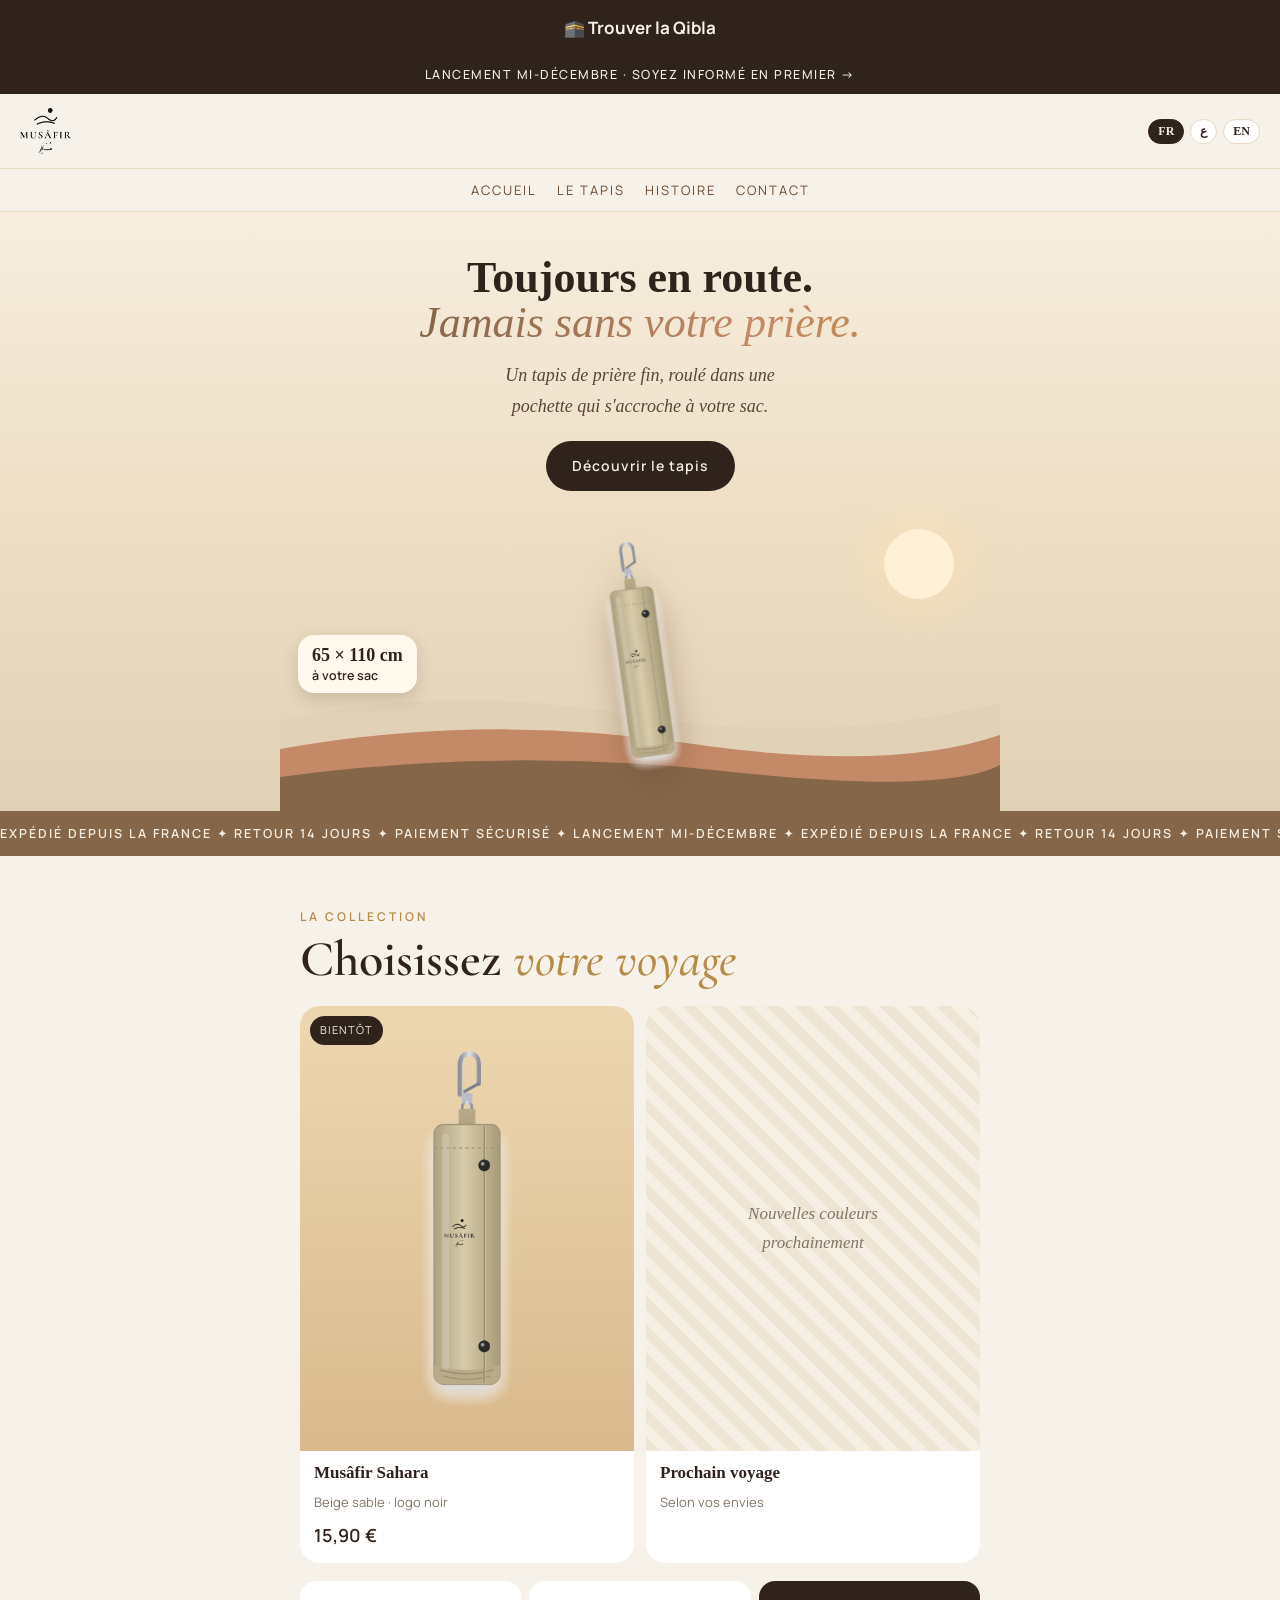
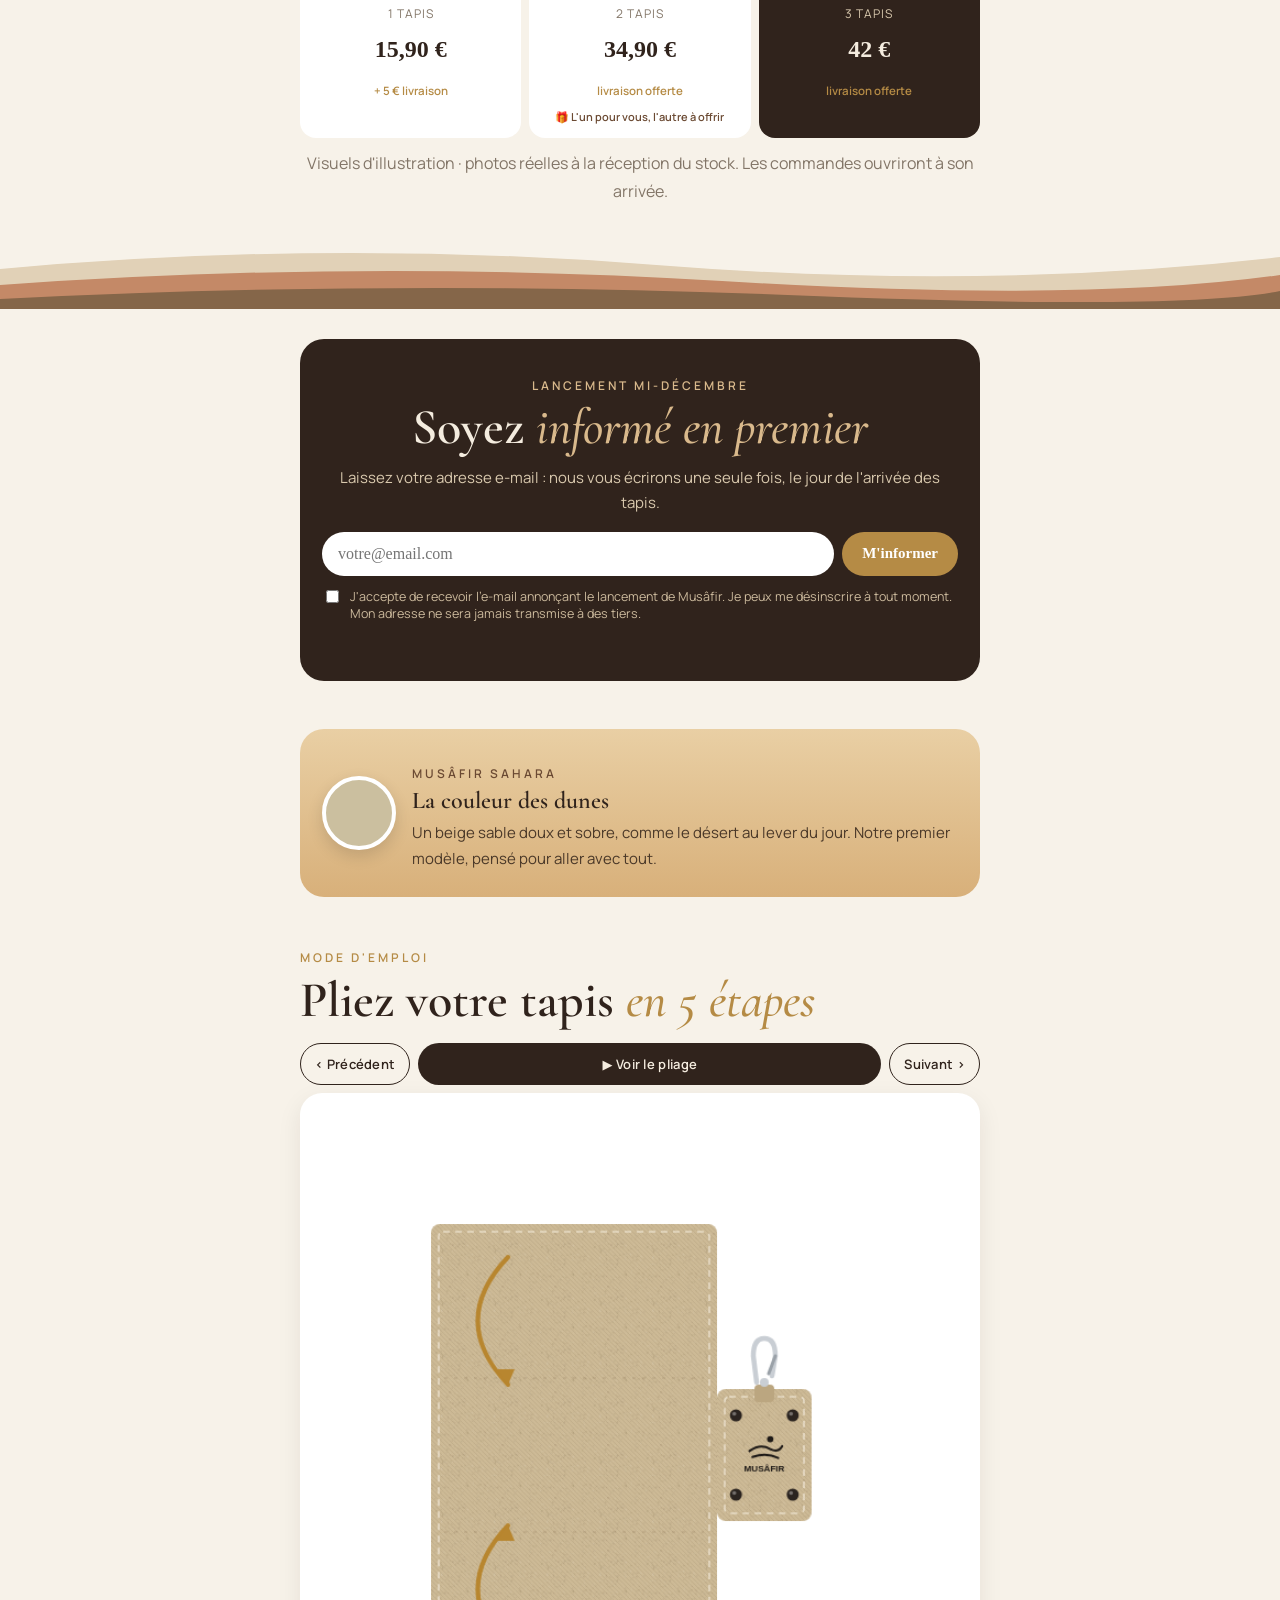
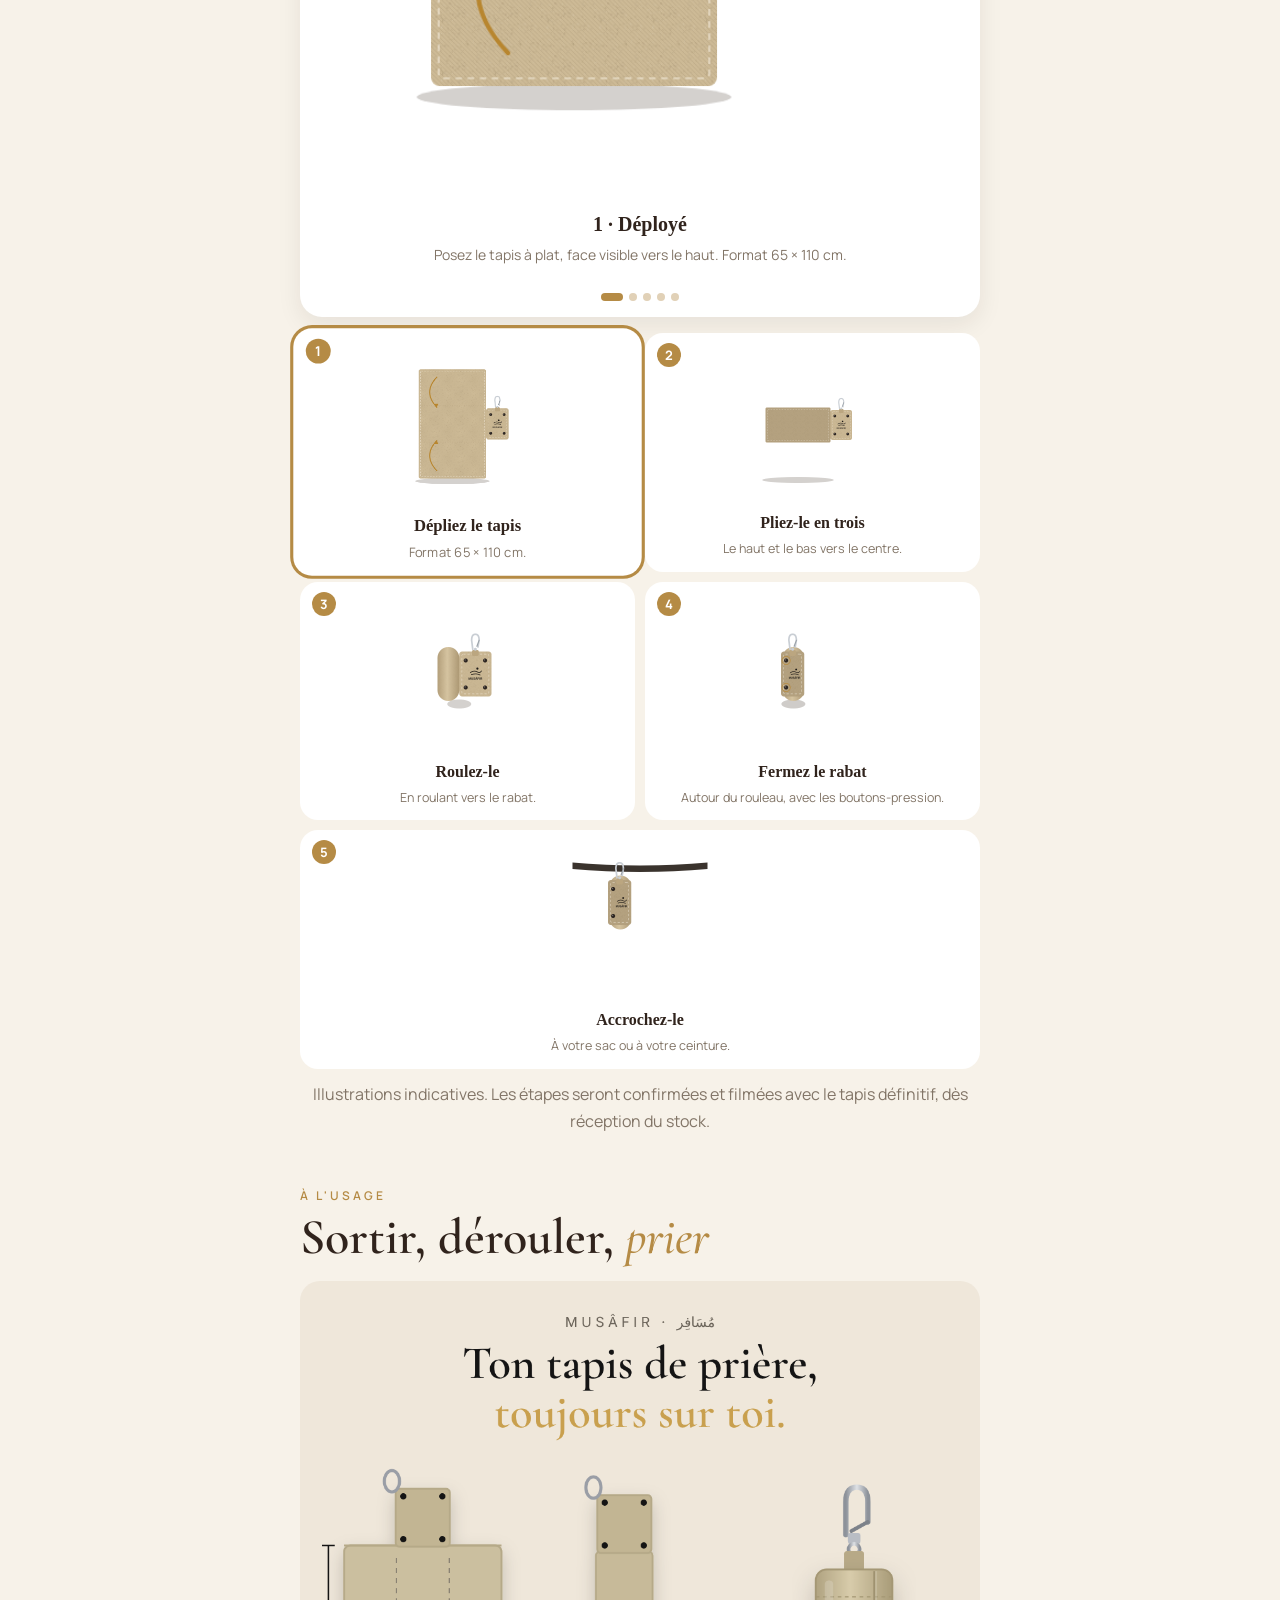
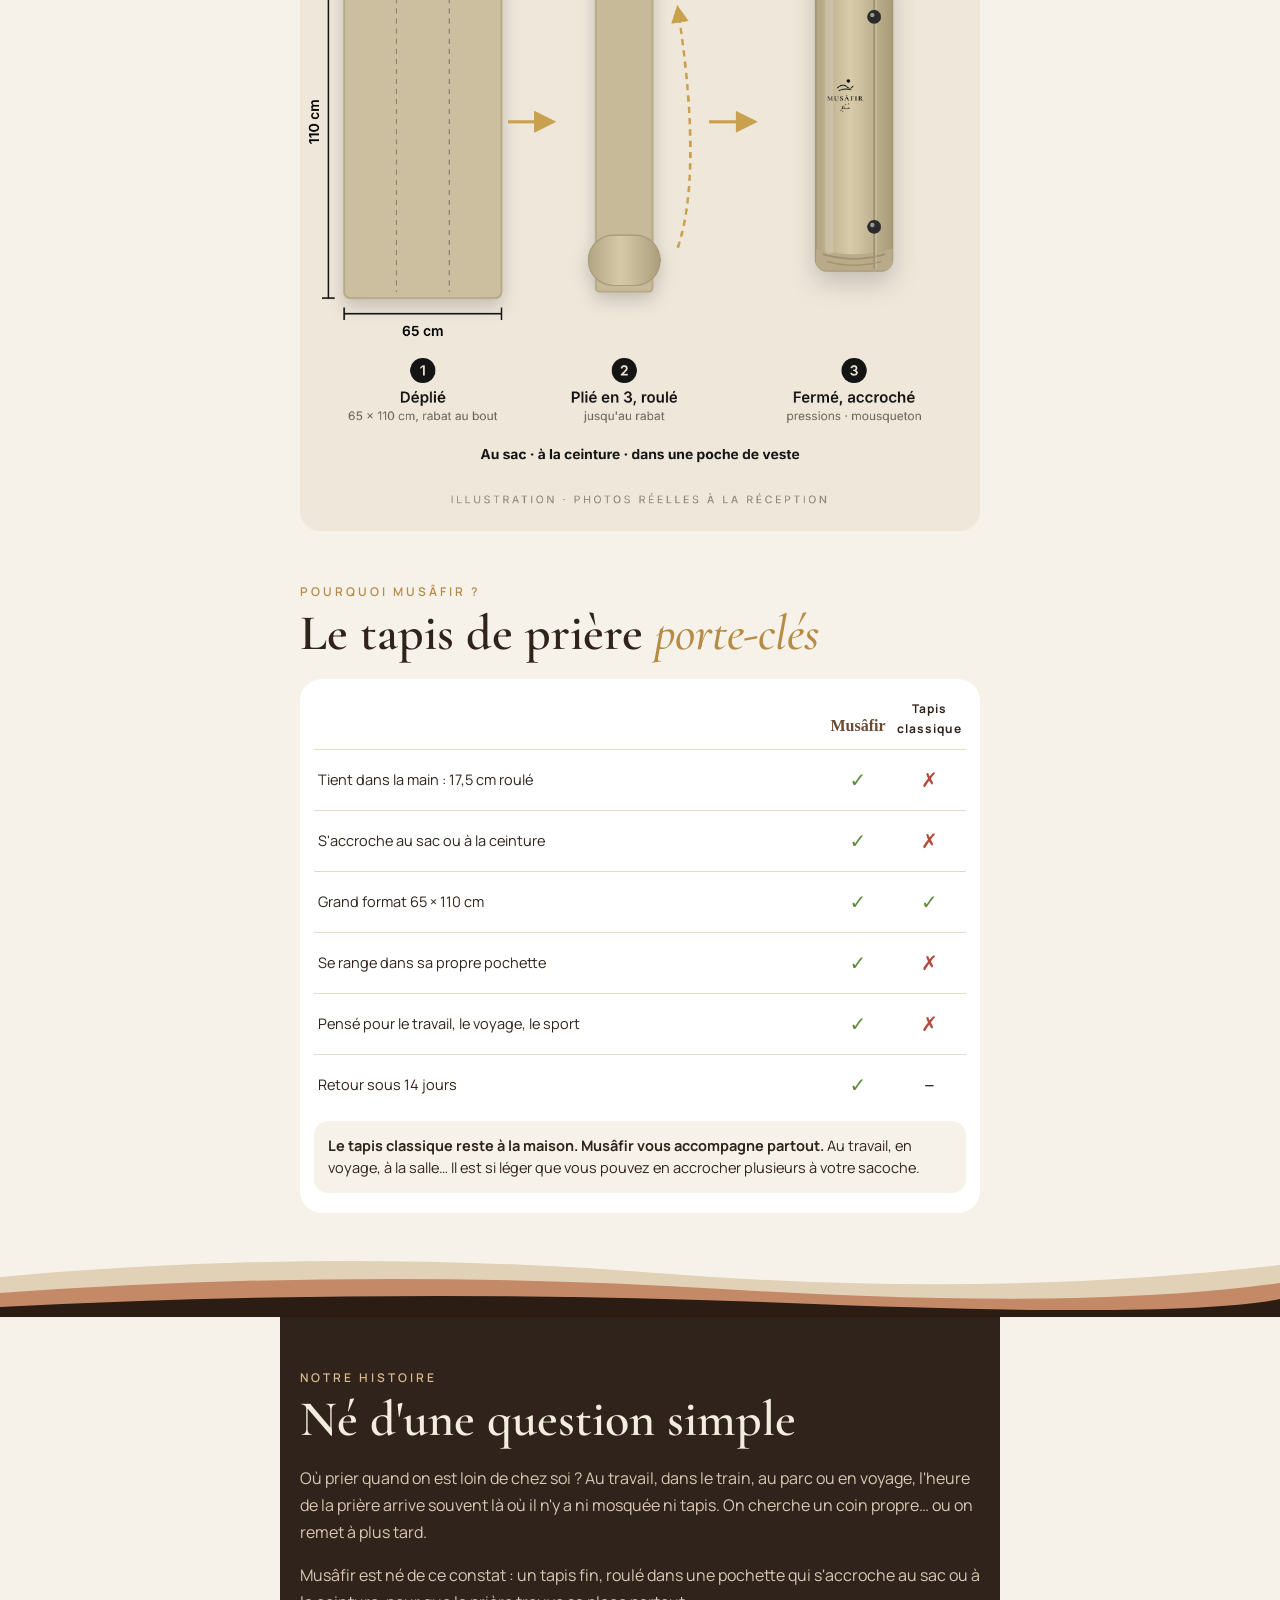
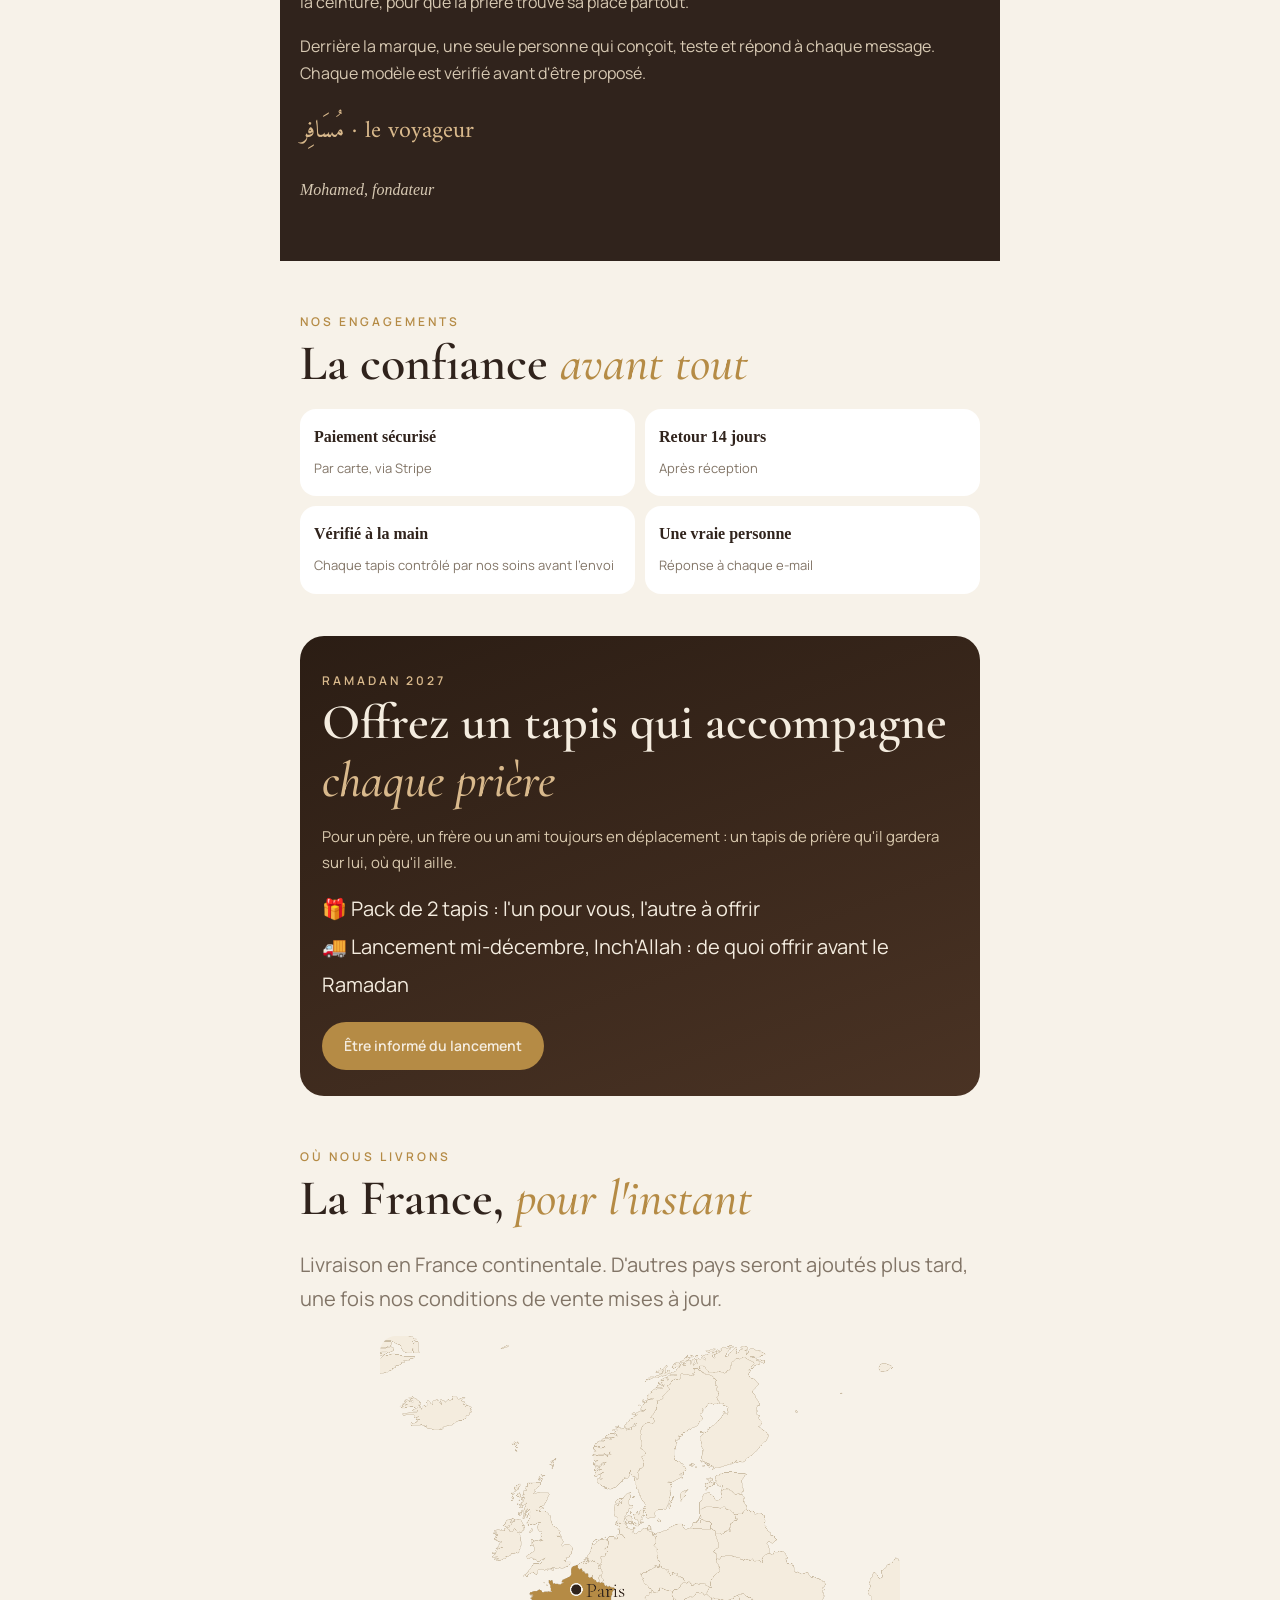
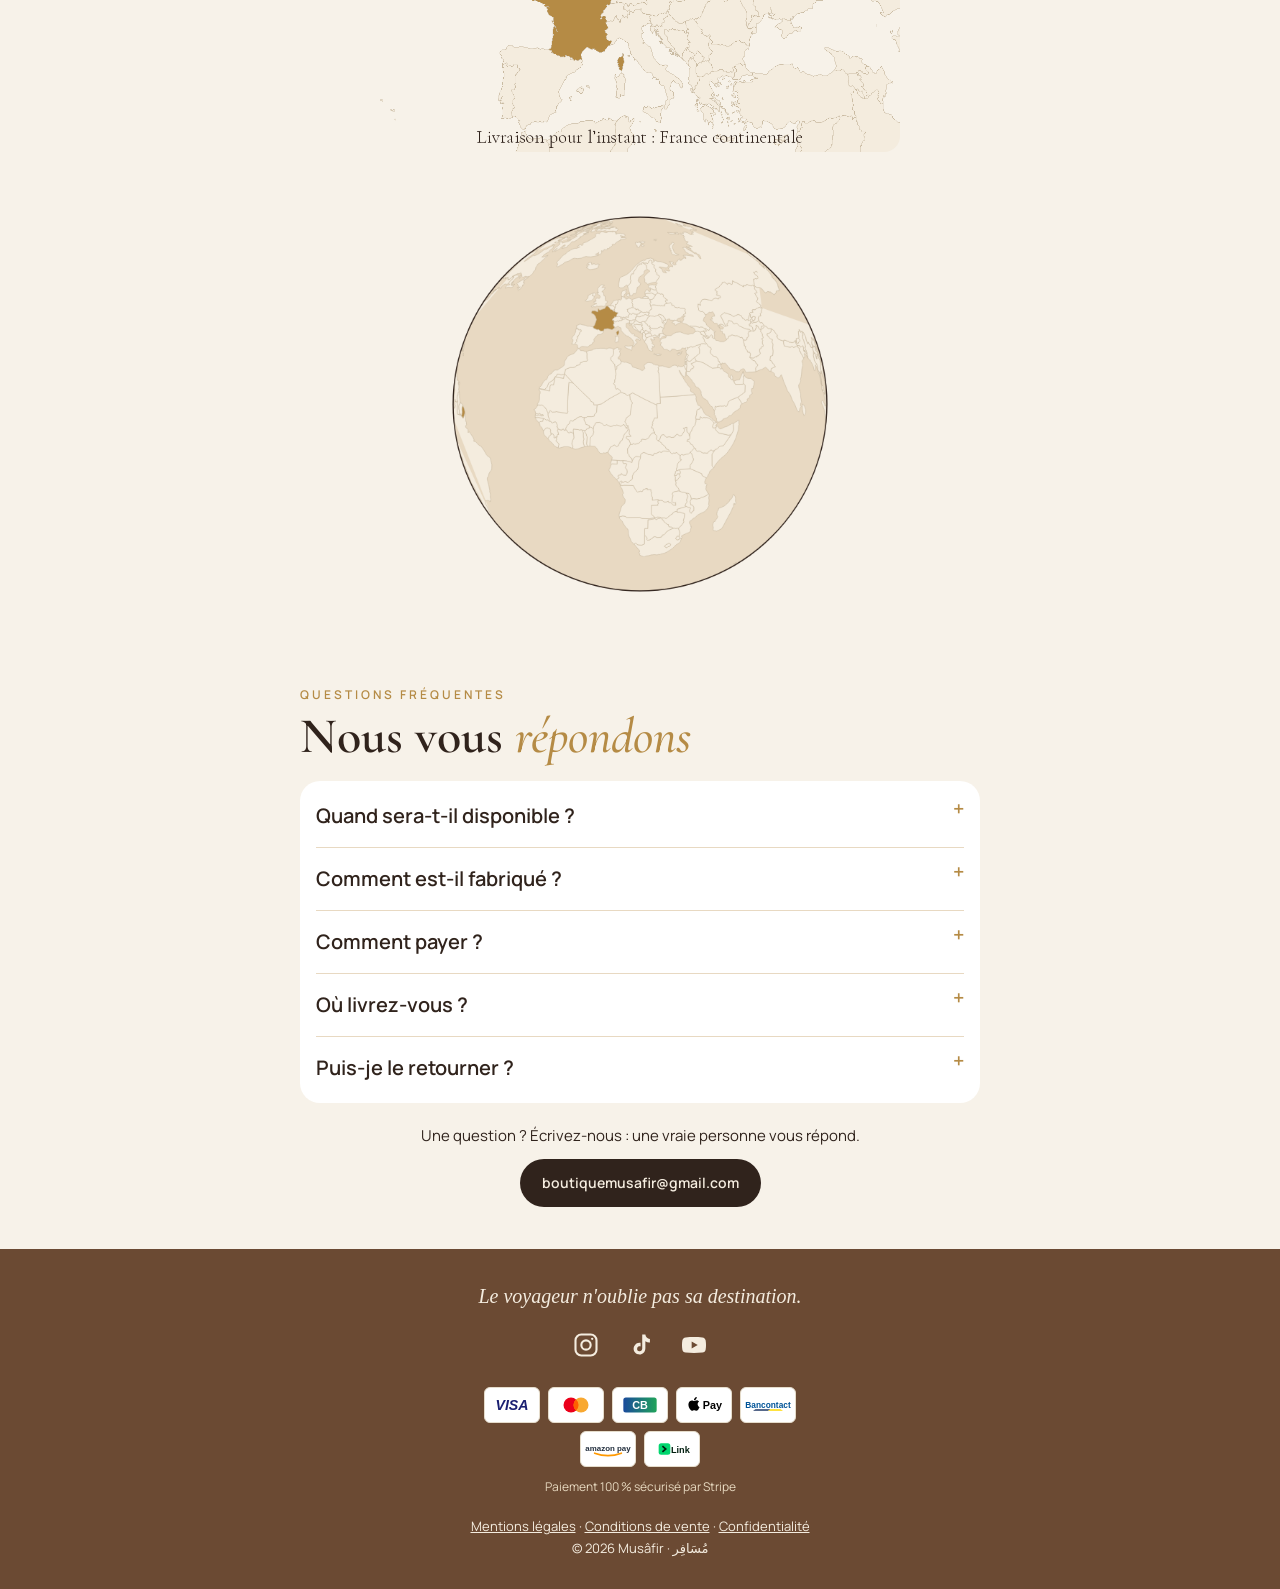
==== commit 162d9344: "Refonte (garde tout) : Qibla en bouton haut de page, carte d'Europe et globe ajoutés Co-Authored-By:" ====
--- a/refonte/index.html
+++ b/refonte/index.html
@@ -123,7 +123,13 @@
 input{font-size:19px}
 .note,small,.mini{font-size:16px}
 </style>
-</head><body>
+<style id="qibla-top">
+.qbar{position:relative;z-index:40;background:#30231C;text-align:center;padding:10px 12px}
+.qbar button{background:transparent;border:0;color:#F7F2E9;font:700 17px Manrope,system-ui,sans-serif;cursor:pointer;padding:6px 10px}
+.qpanel{display:none;position:fixed;inset:0;z-index:60;background:#F7F2E9;overflow:auto;padding:70px 22px 40px;margin:0}
+.qpanel.open{display:block}
+.qclose{position:absolute;top:14px;right:16px;background:#30231C;color:#F7F2E9;border:0;border-radius:50%;width:44px;height:44px;font-size:20px;cursor:pointer}
+</style></head><body><div class="qbar"><button id="qtop" type="button">🕋 Trouver la Qibla</button></div>
 <div class="bar" data-i="bar"><a href="#attente" style="color:inherit;text-decoration:none">LANCEMENT MI-DÉCEMBRE · SOYEZ INFORMÉ EN PREMIER →</a></div>
 <header id="top"><a href="#top"><img src="img/logo-noir.png" alt="Musâfir"></a><div class="lang"><button data-l="fr" class="on">FR</button><button data-l="ar">ع</button><button data-l="en">EN</button></div></header>
 <nav class="menu"><a href="#top" data-i="m1">Accueil</a><a href="#collection" data-i="m2">Le tapis</a><a href="#histoire" data-i="m3">Histoire</a><a href="#contact" data-i="m4">Contact</a></nav>
@@ -148,7 +154,7 @@
 <section id="pliage" style="padding-top:0"><span class="kick" data-i="fk">Mode d'emploi</span><h2 data-i="ft">Pliez votre tapis <em>en 5 étapes</em></h2>
 <div class="plnav"><button class="btn" id="plprev" type="button" data-i="plp" aria-label="Étape précédente">‹ Précédent</button><button class="btn" id="plgo" type="button" data-i="plb">▶ Voir le pliage</button><button class="btn" id="plnext" type="button" data-i="pln" aria-label="Étape suivante">Suivant ›</button></div><div class="plview"><canvas id="plcv" aria-label="Animation du pliage du tapis Musâfir"></canvas><div class="plcap"><b id="plt">1 · Déployé</b><span id="pld">Posez le tapis à plat, face visible vers le haut. Format 65 × 110 cm.</span><div class="pldots"><i class="on"></i><i></i><i></i><i></i><i></i></div></div></div><div class="steps5"><div class="st"><b>1</b><svg viewBox="0 0 120 130"><defs><marker id="ar" markerWidth="6" markerHeight="6" refX="3" refY="3" orient="auto"><path d="M0 0L6 3L0 6z" fill="#B8862F"/></marker></defs><rect x="30" y="40" width="60" height="85" rx="4" fill="#CBBF9F" stroke="#9c8f70"/><rect x="44" y="22" width="32" height="32" rx="3" fill="#CBBF9F" stroke="#9c8f70"/><circle cx="50" cy="28" r="2.2" fill="#2B1D14"/><circle cx="70" cy="28" r="2.2" fill="#2B1D14"/><circle cx="50" cy="48" r="2.2" fill="#2B1D14"/><circle cx="70" cy="48" r="2.2" fill="#2B1D14"/><path d="M60 20 v-6" stroke="#888" stroke-width="2"/><circle cx="60" cy="9" r="4" fill="none" stroke="#888" stroke-width="2"/></svg><h4 data-i="f1h">Dépliez le tapis</h4><p data-i="f1p">Format 65 × 110 cm.</p></div><div class="st"><b>2</b><svg viewBox="0 0 120 130"><defs><marker id="ar" markerWidth="6" markerHeight="6" refX="3" refY="3" orient="auto"><path d="M0 0L6 3L0 6z" fill="#B8862F"/></marker></defs><rect x="30" y="10" width="60" height="100" rx="4" fill="#CBBF9F" stroke="#9c8f70"/><path d="M50 12v96M70 12v96" stroke="#9c8f70" stroke-dasharray="4 3"/><path d="M36 60 q8 -14 16 0" fill="none" stroke="#B8862F" stroke-width="2.5" marker-end="url(#ar)"/><path d="M84 60 q-8 -14 -16 0" fill="none" stroke="#B8862F" stroke-width="2.5" marker-end="url(#ar)"/></svg><h4 data-i="f2h">Pliez-le en trois</h4><p data-i="f2p">Le haut et le bas vers le centre.</p></div><div class="st"><b>3</b><svg viewBox="0 0 120 130"><defs><marker id="ar" markerWidth="6" markerHeight="6" refX="3" refY="3" orient="auto"><path d="M0 0L6 3L0 6z" fill="#B8862F"/></marker></defs><rect x="48" y="10" width="24" height="70" rx="3" fill="#CBBF9F" stroke="#9c8f70"/><ellipse cx="60" cy="92" rx="16" ry="12" fill="#CBBF9F" stroke="#9c8f70"/><path d="M60 92 m-6 0 a6 6 0 1 0 6 -6" fill="none" stroke="#9c8f70"/><path d="M86 96 q6 -18 -6 -30" fill="none" stroke="#B8862F" stroke-width="2.5" marker-end="url(#ar)"/></svg><h4 data-i="f3h">Roulez-le</h4><p data-i="f3p">En roulant vers le rabat.</p></div><div class="st"><b>4</b><svg viewBox="0 0 120 130"><defs><marker id="ar" markerWidth="6" markerHeight="6" refX="3" refY="3" orient="auto"><path d="M0 0L6 3L0 6z" fill="#B8862F"/></marker></defs><rect x="44" y="28" width="32" height="76" rx="12" fill="#CBBF9F" stroke="#9c8f70"/><rect x="44" y="48" width="32" height="32" rx="3" fill="#CBBF9F" stroke="#9c8f70"/><circle cx="50" cy="54" r="2.2" fill="#2B1D14"/><circle cx="70" cy="54" r="2.2" fill="#2B1D14"/><circle cx="50" cy="74" r="2.2" fill="#2B1D14"/><circle cx="70" cy="74" r="2.2" fill="#2B1D14"/><path d="M60 46 v-8" stroke="#888" stroke-width="2"/><circle cx="60" cy="35" r="4" fill="none" stroke="#888" stroke-width="2"/></svg><h4 data-i="f4h">Fermez le rabat</h4><p data-i="f4p">Autour du rouleau, avec les boutons-pression.</p></div><div class="st"><b>5</b><svg viewBox="0 0 120 130"><defs><marker id="ar" markerWidth="6" markerHeight="6" refX="3" refY="3" orient="auto"><path d="M0 0L6 3L0 6z" fill="#B8862F"/></marker></defs><rect x="20" y="40" width="80" height="74" rx="14" fill="#e8dcc6" stroke="#b9a988"/><path d="M40 40 q20 -34 40 0" fill="none" stroke="#b9a988" stroke-width="5"/><rect x="48" y="44" width="24" height="58" rx="9" fill="#CBBF9F" stroke="#9c8f70"/><circle cx="60" cy="40" r="5" fill="none" stroke="#888" stroke-width="2.5"/></svg><h4 data-i="f5h">Accrochez-le</h4><p data-i="f5p">À votre sac ou à votre ceinture.</p></div></div><p class="mini" data-i="fnote">Illustrations indicatives. Les étapes seront confirmées et filmées avec le tapis définitif, dès réception du stock.</p></section>
 <section style="padding-top:0"><span class="kick" data-i="gk">À l'usage</span><h2 data-i="gt">Sortir, dérouler, <em>prier</em></h2><img src="img/produit.png" alt="Le tapis Musâfir déplié, roulé puis fermé dans sa pochette" style="border-radius:20px;margin-top:14px"></section>
-<section id="qibla" style="padding-top:0"><span class="kick" data-i="qbk">Outil gratuit</span><h2 data-i="qbt">Trouver la <em>Qibla</em></h2><p data-i="qbp" style="color:var(--mute)">Où que vous soyez, votre téléphone indique la direction de la Kaaba. Tenez-le à plat, loin des objets métalliques.</p>
+<section id="qibla" class="qpanel" aria-label="Qibla"><button class="qclose" type="button" onclick="closeQ()" aria-label="Fermer">✕</button><span class="kick" data-i="qbk">Outil gratuit</span><h2 data-i="qbt">Trouver la <em>Qibla</em></h2><p data-i="qbp" style="color:var(--mute)">Où que vous soyez, votre téléphone indique la direction de la Kaaba. Tenez-le à plat, loin des objets métalliques.</p>
 <div class="qib"><svg id="qar" viewBox="0 0 100 100"><circle cx="50" cy="50" r="46" fill="none" stroke="#E1D1B7" stroke-width="2"/><text x="50" y="13" text-anchor="middle" font-size="8" fill="#856649">N</text><g id="qarr" style="transform-origin:50px 50px;transition:transform .2s"><path d="M50 10 L60 52 H40Z" fill="#B8862F"/><rect x="44" y="47" width="12" height="12" rx="1.5" fill="#2B1D14"/><circle cx="50" cy="53" r="2" fill="#B8862F"/></g></svg></div>
 <p id="qmsg" class="qmsg" aria-live="polite"></p><p class="qnote" data-i="qbn">Boussole indicative. Pour la calibrer, faites un « 8 » avec le téléphone.</p><button class="btn" id="qgo" type="button" data-i="qbb">Activer la boussole</button></section>
 <section style="padding-top:0"><span class="kick" data-i="whyk">Pourquoi Musâfir ?</span><h2 data-i="whyt">Le tapis de prière <em>porte-clés</em></h2>
@@ -171,6 +177,31 @@
 <p data-i="rp">Pour un père, un frère ou un ami toujours en déplacement : un tapis de prière qu'il gardera sur lui, où qu'il aille.</p>
 <ul><li data-i="rl1">🎁 Pack de 2 tapis : l'un pour vous, l'autre à offrir</li><li data-i="rl2">🚚 Lancement mi-décembre, Inch'Allah : de quoi offrir avant le Ramadan</li></ul>
 <a class="btn2" href="#attente" data-i="rb">Être informé du lancement</a></div></section>
+<section id="monde" style="padding-top:0">
+  <span class="kick">Où nous livrons</span>
+  <h2>La France, <em>pour l'instant</em></h2>
+  <p class="lead" style="color:var(--mute)">Livraison en France continentale. D'autres pays seront ajoutés plus tard, une fois nos conditions de vente mises à jour.</p>
+  <img src="img/carte-europe.png" alt="Carte d'Europe : la France est la seule zone de livraison pour l'instant" style="width:100%;max-width:520px;height:auto;border-radius:16px;margin:0 auto 22px;display:block">
+  <canvas id="globe" width="640" height="640" style="width:min(100%,460px);height:auto;display:block;margin:0 auto"></canvas>
+</section>
+<script>
+(function(){
+var DATA=[{"n":"Fiji","p":[[[[178.1,-17.5],[178.4,-17.3],[178.7,-17.6],[178.6,-18.2],[177.9,-18.3],[177.4,-18.2],[177.3,-17.7],[177.7,-17.4],[178.1,-17.5]]],[[[-180,-16.1],[-179.8,-16],[-179.9,-16.5],[-180,-16.6],[179.4,-16.8],[178.7,-17],[178.6,-16.6],[179.1,-16.4],[179.4,-16.4],[180,-16.1],[-180,-16.1]]]]},{"n":"Tanzania","p":[[[[33.9,-1],[34.1,-1.1],[37.7,-3.1],[37.8,-3.7],[39.2,-4.7],[38.7,-5.9],[38.8,-6.5],[39.4,-6.8],[39.5,-7.1],[39.2,-7.7],[39.3,-8],[39.2,-8.5],[39.5,-9.1],[40,-10.1],[40.3,-10.3],[39.5,-10.9],[38.4,-11.3],[37.8,-11.3],[37.5,-11.6],[36.8,-11.6],[36.5,-11.7],[35.3,-11.4],[34.6,-11.5],[34.3,-10.2],[33.9,-9.7],[33.7,-9.4],[32.8,-9.2],[32.2,-8.9],[31.6,-8.8],[31.2,-8.6],[30.7,-8.3],[30.2,-7.1],[29.6,-6.5],[29.4,-5.9],[29.5,-5.4],[29.3,-4.5],[29.8,-4.5],[30.1,-4.1],[30.5,-3.6],[30.8,-3.4],[30.7,-3],[30.5,-2.8],[30.5,-2.4],[30.8,-2.3],[30.8,-1.7],[30.4,-1.1],[30.8,-1],[31.9,-1],[33.9,-1]]]]},{"n":"W. Sahara","p":[[[[-8.7,27.7],[-8.7,27.6],[-8.7,27.4],[-8.7,25.9],[-12,25.9],[-11.9,23.4],[-12.9,23.3],[-13.1,22.8],[-12.9,21.3],[-16.8,21.3],[-17.1,21],[-17,21.4],[-17,21.4],[-14.8,21.5],[-14.6,21.9],[-14.2,22.3],[-13.9,23.7],[-12.5,24.8],[-12,26],[-11.7,26.1],[-11.4,26.9],[-10.5,27],[-10.2,26.9],[-9.7,26.9],[-9.4,27.1],[-8.8,27.1],[-8.8,27.7],[-8.7,27.7]]]]},{"n":"Canada","p":[[[[-122.8,49],[-123,49],[-124.9,50],[-125.6,50.4],[-127.4,50.8],[-128,51.7],[-127.8,52.3],[-129.1,52.8],[-129.3,53.6],[-130.5,54.3],[-130.5,54.8],[-130,55.3],[-130,55.9],[-131.7,56.6],[-132.7,57.7],[-133.4,58.4],[-134.3,58.9],[-134.9,59.3],[-135.5,59.8],[-136.5,59.5],[-137.5,58.9],[-138.3,59.6],[-139,60],[-140,60.3],[-141,60.3],[-141,66],[-141,69.7],[-139.1,69.5],[-137.5,69],[-136.5,68.9],[-135.6,69.3],[-134.4,69.6],[-132.9,69.5],[-131.4,69.9],[-129.8,70.2],[-129.1,69.8],[-128.4,70],[-128.1,70.5],[-127.4,70.4],[-125.8,69.5],[-124.4,70.2],[-124.3,69.4],[-123.1,69.6],[-122.7,69.9],[-121.5,69.8],[-119.9,69.4],[-117.6,69],[-116.2,68.8],[-115.2,68.9],[-113.9,68.4],[-115.3,67.9],[-113.5,67.7],[-110.8,67.8],[-109.9,68],[-108.9,67.4],[-107.8,67.9],[-108.8,68.3],[-108.2,68.7],[-107,68.7],[-106.1,68.8],[-105.3,68.6],[-104.3,68],[-103.2,68.1],[-101.5,67.6],[-99.9,67.8],[-98.4,67.8],[-98.6,68.4],[-97.7,68.6],[-96.1,68.2],[-96.1,67.3],[-95.5,68.1],[-94.7,68.1],[-94.2,69.1],[-95.3,69.7],[-96.5,70.1],[-96.4,71.2],[-95.2,71.9],[-93.9,71.8],[-92.9,71.3],[-91.5,70.2],[-92.4,69.7],[-90.5,69.5],[-90.5,68.5],[-89.2,69.3],[-88,68.6],[-88.3,67.9],[-87.3,67.2],[-86.3,67.9],[-85.6,68.8],[-85.5,69.9],[-84.1,69.8],[-82.6,69.7],[-81.3,69.2],[-81.2,68.7],[-82,68.1],[-81.3,67.6],[-81.4,67.1],[-83.3,66.4],[-84.7,66.3],[-85.8,66.6],[-86.1,66.1],[-87,65.2],[-87.3,64.8],[-88.5,64.1],[-89.9,64],[-90.7,63.6],[-90.8,63],[-91.9,62.8],[-93.2,62],[-94.2,60.9],[-94.6,60.1],[-94.7,58.9],[-93.2,58.8],[-92.8,57.8],[-92.3,57.1],[-90.9,57.3],[-89,56.9],[-88,56.5],[-87.3,56],[-86.1,55.7],[-85,55.3],[-83.4,55.2],[-82.3,55.1],[-82.4,54.3],[-82.1,53.3],[-81.4,52.2],[-79.9,51.2],[-79.1,51.5],[-78.6,52.6],[-79.1,54.1],[-79.8,54.7],[-78.2,55.1],[-77.1,55.8],[-76.5,56.5],[-76.6,57.2],[-77.3,58.1],[-78.5,58.8],[-77.3,59.9],[-77.8,60.8],[-78.1,62.3],[-77.4,62.6],[-75.7,62.3],[-74.7,62.2],[-73.8,62.4],[-72.9,62.1],[-71.7,61.5],[-71.4,61.1],[-69.6,61.1],[-69.6,60.2],[-69.3,59],[-68.4,58.8],[-67.7,58.2],[-66.2,58.8],[-65.2,59.9],[-64.6,60.3],[-63.8,59.4],[-62.5,58.2],[-61.4,57],[-61.8,56.3],[-60.5,55.8],[-59.6,55.2],[-58,54.9],[-57.3,54.6],[-56.9,53.8],[-56.2,53.6],[-55.8,53.3],[-55.7,52.1],[-56.4,51.8],[-57.1,51.4],[-58.8,51.1],[-60,50.2],[-61.7,50.1],[-63.9,50.3],[-65.4,50.3],[-66.4,50.2],[-67.2,49.5],[-68.5,49.1],[-70,47.7],[-71.1,46.8],[-70.3,47],[-68.7,48.3],[-66.6,49.1],[-65.1,49.2],[-64.2,48.7],[-65.1,48.1],[-64.8,47],[-64.5,46.2],[-63.2,45.7],[-61.5,45.9],[-60.5,47],[-60.5,46.3],[-59.8,45.9],[-61,45.3],[-63.3,44.7],[-64.2,44.3],[-65.4,43.5],[-66.1,43.6],[-66.2,44.5],[-64.4,45.3],[-66,45.3],[-67.1,45.1],[-67.8,45.7],[-67.8,47.1],[-68.2,47.4],[-68.9,47.2],[-69.2,47.4],[-70,46.7],[-70.3,45.9],[-70.7,45.5],[-71.1,45.3],[-71.4,45.3],[-71.5,45],[-73.3,45],[-74.9,45],[-75.3,44.8],[-76.4,44.1],[-76.5,44],[-76.8,43.6],[-77.7,43.6],[-78.7,43.6],[-79.2,43.5],[-79,43.3],[-78.9,43],[-78.9,42.9],[-80.2,42.4],[-81.3,42.2],[-82.4,41.7],[-82.7,41.7],[-83,41.8],[-83.1,42],[-83.1,42.1],[-82.9,42.4],[-82.4,43],[-82.1,43.6],[-82.3,44.4],[-82.6,45.3],[-83.6,45.8],[-83.5,46],[-83.6,46.1],[-83.9,46.1],[-84.1,46.3],[-84.1,46.5],[-84.3,46.4],[-84.6,46.4],[-84.5,46.5],[-84.8,46.6],[-84.9,46.9],[-85.7,47.2],[-86.5,47.6],[-87.4,47.9],[-88.4,48.3],[-89.3,48],[-89.6,48],[-90.8,48.3],[-91.6,48.1],[-92.6,48.5],[-93.6,48.6],[-94.3,48.7],[-94.6,48.8],[-94.8,49.4],[-95.2,49.4],[-95.2,49],[-97.2,49],[-100.7,49],[-104.1,49],[-107,49],[-110.1,49],[-113,49],[-116,49],[-117,49],[-120,49],[-122.8,49]]],[[[-84,62.5],[-83.2,62.9],[-81.9,62.9],[-81.9,62.7],[-83.1,62.2],[-83.8,62.2],[-84,62.5]]],[[[-79.8,72.8],[-80.9,73.3],[-80.8,73.7],[-80.4,73.8],[-78.1,73.7],[-76.3,73.1],[-76.3,72.8],[-77.3,72.9],[-78.4,72.9],[-79.5,72.7],[-79.8,72.8]]],[[[-80.3,62.1],[-79.9,62.4],[-79.5,62.4],[-79.3,62.2],[-79.7,61.6],[-80.1,61.7],[-80.4,62],[-80.3,62.1]]],[[[-93.6,75],[-94.2,74.6],[-95.6,74.7],[-96.8,74.9],[-96.3,75.4],[-94.9,75.6],[-94,75.3],[-93.6,75]]],[[[-93.8,77.5],[-94.3,77.5],[-96.2,77.6],[-96.4,77.8],[-94.4,77.8],[-93.7,77.6],[-93.8,77.5]]],[[[-96.8,78.8],[-95.6,78.4],[-95.8,78.1],[-97.3,77.8],[-98.1,78.1],[-98.6,78.5],[-98.6,78.9],[-97.3,78.8],[-96.8,78.8]]],[[[-88.1,74.4],[-89.8,74.5],[-92.4,74.8],[-92.8,75.4],[-92.9,75.9],[-93.9,76.3],[-96,76.4],[-97.1,76.8],[-96.7,77.2],[-94.7,77.1],[-93.6,76.8],[-91.6,76.8],[-90.7,76.5],[-91,76.1],[-89.8,75.8],[-89.2,75.6],[-87.8,75.6],[-86.4,75.5],[-84.8,75.7],[-82.8,75.8],[-81.1,75.7],[-80.1,75.3],[-79.8,74.9],[-80.5,74.7],[-81.9,74.4],[-83.2,74.6],[-86.1,74.4],[-88.1,74.4]]],[[[-111.3,78.2],[-109.9,78],[-110.2,77.7],[-112.1,77.4],[-113.5,77.7],[-112.7,78.1],[-111.3,78.2]]],[[[-111,78.8],[-109.7,78.6],[-110.9,78.4],[-112.5,78.4],[-112.5,78.6],[-111.5,78.9],[-111,78.8]]],[[[-55.6,51.3],[-56.1,50.7],[-56.8,49.8],[-56.1,50.1],[-55.5,49.9],[-55.8,49.6],[-54.9,49.3],[-54.5,49.6],[-53.5,49.2],[-53.8,48.5],[-53.1,48.7],[-53,48.2],[-52.6,47.5],[-53.1,46.7],[-53.5,46.6],[-54.2,46.8],[-54,47.6],[-54.2,47.8],[-55.4,46.9],[-56,46.9],[-55.3,47.4],[-56.3,47.6],[-57.3,47.6],[-59.3,47.6],[-59.4,47.9],[-58.8,48.3],[-59.2,48.5],[-58.4,49.1],[-57.4,50.7],[-56.7,51.3],[-55.9,51.6],[-55.4,51.6],[-55.6,51.3]]],[[[-83.9,65.1],[-82.8,64.8],[-81.6,64.5],[-81.6,64],[-80.8,64.1],[-80.1,63.7],[-81,63.4],[-82.5,63.7],[-83.1,64.1],[-84.1,63.6],[-85.5,63.1],[-85.9,63.6],[-87.2,63.5],[-86.4,64],[-86.2,64.8],[-85.9,65.7],[-85.2,65.7],[-85,65.2],[-84.5,65.4],[-83.9,65.1]]],[[[-78.8,72.4],[-77.8,72.8],[-75.6,72.2],[-74.2,71.8],[-74.1,71.3],[-72.2,71.6],[-71.2,70.9],[-68.8,70.5],[-67.9,70.1],[-67,69.2],[-68.8,68.7],[-66.5,68.1],[-64.9,67.8],[-63.4,66.9],[-61.9,66.9],[-62.2,66.2],[-63.9,65],[-65.1,65.4],[-66.7,66.4],[-68,66.3],[-68.1,65.7],[-67.1,65.1],[-65.7,64.6],[-65.3,64.4],[-64.7,63.4],[-65,62.7],[-66.3,62.9],[-68.8,63.7],[-67.4,62.9],[-66.3,62.3],[-66.2,61.9],[-68.9,62.3],[-71,62.9],[-72.2,63.4],[-71.9,63.7],[-73.4,64.2],[-74.8,64.7],[-74.8,64.4],[-77.7,64.2],[-78.6,64.6],[-77.9,65.3],[-76,65.3],[-74,65.5],[-74.3,65.8],[-73.9,66.3],[-72.7,67.3],[-72.9,67.7],[-73.3,68.1],[-74.8,68.6],[-76.9,68.9],[-76.2,69.1],[-77.3,69.8],[-78.2,69.8],[-79,70.2],[-79.5,69.9],[-81.3,69.7],[-84.9,70],[-87.1,70.3],[-88.7,70.4],[-89.5,70.8],[-88.5,71.2],[-89.9,71.2],[-90.2,72.2],[-89.4,73.1],[-88.4,73.5],[-85.8,73.8],[-86.6,73.2],[-85.8,72.5],[-84.9,73.3],[-82.3,73.8],[-80.6,72.7],[-80.8,72.1],[-78.8,72.4]]],[[[-94.5,74.1],[-92.4,74.1],[-90.5,73.9],[-92,73],[-93.2,72.8],[-94.3,72],[-95.4,72.1],[-96,72.9],[-96,73.4],[-95.5,73.9],[-94.5,74.1]]],[[[-122.9,76.1],[-121.2,76.9],[-119.1,77.5],[-117.6,77.5],[-116.2,77.6],[-116.3,76.9],[-117.1,76.5],[-118,76.5],[-119.9,76.1],[-121.5,75.9],[-122.9,76.1]]],[[[-132.7,54],[-131.7,54.1],[-132.1,53],[-131.2,52.2],[-131.6,52.2],[-132.2,52.6],[-132.6,53.1],[-133.1,53.4],[-133.2,53.9],[-133.2,54.2],[-132.7,54]]],[[[-105.5,79.3],[-103.5,79.2],[-100.8,78.8],[-100.1,78.3],[-99.7,77.9],[-101.3,78],[-102.9,78.3],[-105.2,78.4],[-104.2,78.7],[-105.4,78.9],[-105.5,79.3]]],[[[-123.5,48.5],[-124,48.4],[-125.7,48.8],[-126,49.2],[-126.8,49.5],[-127,49.8],[-128.1,50],[-128.4,50.5],[-128.4,50.8],[-127.3,50.6],[-126.7,50.4],[-125.8,50.3],[-125.4,49.9],[-124.9,49.5],[-123.9,49.1],[-123.5,48.5]]],[[[-121.5,74.4],[-120.1,74.2],[-117.6,74.2],[-116.6,73.9],[-115.5,73.5],[-116.8,73.2],[-119.2,72.5],[-120.5,71.8],[-120.5,71.4],[-123.1,70.9],[-123.6,71.3],[-125.9,71.9],[-125.5,72.3],[-124.8,73],[-123.9,73.7],[-124.9,74.3],[-121.5,74.4]]],[[[-107.8,75.8],[-106.9,76],[-105.9,76],[-105.7,75.5],[-106.3,75],[-109.7,74.9],[-112.2,74.4],[-113.7,74.4],[-113.9,74.7],[-111.8,75.2],[-116.3,75],[-117.7,75.2],[-116.3,76.2],[-115.4,76.5],[-112.6,76.1],[-110.8,75.5],[-109.1,75.5],[-110.5,76.4],[-109.6,76.8],[-108.6,76.7],[-108.2,76.2],[-107.8,75.8]]],[[[-106.5,73.1],[-105.4,72.7],[-104.8,71.7],[-104.5,71],[-102.8,70.5],[-101,70],[-101.1,69.6],[-102.7,69.5],[-102.1,69.1],[-102.4,68.8],[-104.2,68.9],[-106,69.2],[-107.1,69.1],[-109,68.8],[-111.5,68.6],[-113.3,68.5],[-113.9,69],[-115.2,69.3],[-116.1,69.2],[-117.3,70],[-116.7,70.1],[-115.1,70.2],[-113.7,70.2],[-112.4,70.4],[-114.3,70.6],[-116.5,70.5],[-117.9,70.5],[-118.4,70.9],[-116.1,71.3],[-117.7,71.3],[-119.4,71.6],[-118.6,72.3],[-117.9,72.7],[-115.2,73.3],[-114.2,73.1],[-114.7,72.7],[-112.4,73],[-111.1,72.5],[-109.9,73],[-109,72.6],[-108.2,71.7],[-107.7,72.1],[-108.4,73.1],[-107.5,73.2],[-106.5,73.1]]],[[[-100.4,72.7],[-101.5,73.4],[-100.4,73.8],[-99.2,73.6],[-97.4,73.8],[-97.1,73.5],[-98.1,73],[-96.5,72.6],[-96.7,71.7],[-98.4,71.3],[-99.3,71.4],[-100,71.7],[-102.5,72.5],[-102.5,72.8],[-100.4,72.7]]],[[[-106.6,73.6],[-105.3,73.6],[-104.5,73.4],[-105.4,72.8],[-106.9,73.5],[-106.6,73.6]]],[[[-98.5,76.7],[-97.7,76.3],[-97.7,75.7],[-98.2,75],[-99.8,74.9],[-100.9,75.1],[-100.9,75.6],[-102.5,75.6],[-102.6,76.3],[-101.5,76.3],[-100,76.6],[-98.6,76.6],[-98.5,76.7]]],[[[-96,80.6],[-95.3,80.9],[-94.3,81],[-94.7,81.2],[-92.4,81.3],[-91.1,80.7],[-89.4,80.5],[-87.8,80.3],[-87,79.7],[-85.8,79.3],[-87.2,79],[-89,78.3],[-90.8,78.2],[-92.9,78.3],[-94,78.8],[-93.9,79.1],[-93.1,79.4],[-95,79.4],[-96.1,79.7],[-96.7,80.2],[-96,80.6]]],[[[-91.6,81.9],[-90.1,82.1],[-88.9,82.1],[-87,82.3],[-85.5,82.7],[-84.3,82.6],[-83.2,82.3],[-82.4,82.9],[-81.1,83],[-79.3,83.1],[-76.3,83.2],[-75.7,83.1],[-72.8,83.2],[-70.7,83.2],[-68.5,83.1],[-65.8,83],[-63.7,82.9],[-61.9,82.6],[-61.9,82.4],[-64.3,81.9],[-66.8,81.7],[-67.7,81.5],[-65.5,81.5],[-67.8,80.9],[-69.5,80.6],[-71.2,79.8],[-73.2,79.6],[-73.9,79.4],[-76.9,79.3],[-75.5,79.2],[-76.2,79],[-75.4,78.5],[-76.3,78.2],[-77.9,77.9],[-78.4,77.5],[-79.8,77.2],[-79.6,77],[-77.9,77],[-77.9,76.8],[-80.6,76.2],[-83.2,76.5],[-86.1,76.3],[-87.6,76.4],[-89.5,76.5],[-89.6,77],[-87.8,77.2],[-88.3,77.9],[-87.6,78],[-85,77.5],[-86.3,78.2],[-88,78.4],[-87.2,78.8],[-85.4,79],[-85.1,79.3],[-86.5,79.7],[-86.9,80.3],[-84.2,80.2],[-83.4,80.1],[-81.8,80.5],[-84.1,80.6],[-87.6,80.5],[-89.4,80.9],[-90.2,81.3],[-91.4,81.6],[-91.6,81.9]]],[[[-75.2,67.4],[-75.9,67.1],[-77,67.1],[-77.2,67.6],[-76.8,68.1],[-75.9,68.3],[-75.1,68],[-75.1,67.6],[-75.2,67.4]]],[[[-96.3,69.5],[-95.6,69.1],[-96.3,68.8],[-97.6,69.1],[-98.4,69],[-99.8,69.4],[-98.9,69.7],[-98.2,70.1],[-97.2,69.9],[-96.6,69.7],[-96.3,69.5]]],[[[-64.5,49.9],[-64.2,50],[-62.9,49.7],[-61.8,49.3],[-61.8,49.1],[-62.3,49.1],[-63.6,49.4],[-64.5,49.9]]],[[[-64,47],[-63.7,46.5],[-62.9,46.4],[-62,46.4],[-62.5,46],[-62.9,46],[-64.1,46.4],[-64.4,46.7],[-64,47]]]]},{"n":"United States of America","p":[[[[-122.8,49],[-120,49],[-117,49],[-116,49],[-113,49],[-110.1,49],[-107,49],[-104.1,49],[-100.7,49],[-97.2,49],[-95.2,49],[-95.2,49.4],[-94.8,49.4],[-94.6,48.8],[-94.3,48.7],[-93.6,48.6],[-92.6,48.5],[-91.6,48.1],[-90.8,48.3],[-89.6,48],[-89.3,48],[-88.4,48.3],[-87.4,47.9],[-86.5,47.6],[-85.7,47.2],[-84.9,46.9],[-84.8,46.6],[-84.5,46.5],[-84.6,46.4],[-84.3,46.4],[-84.1,46.5],[-84.1,46.3],[-83.9,46.1],[-83.6,46.1],[-83.5,46],[-83.6,45.8],[-82.6,45.3],[-82.3,44.4],[-82.1,43.6],[-82.4,43],[-82.9,42.4],[-83.1,42.1],[-83.1,42],[-83,41.8],[-82.7,41.7],[-82.4,41.7],[-81.3,42.2],[-80.2,42.4],[-78.9,42.9],[-78.9,43],[-79,43.3],[-79.2,43.5],[-78.7,43.6],[-77.7,43.6],[-76.8,43.6],[-76.5,44],[-76.4,44.1],[-75.3,44.8],[-74.9,45],[-73.3,45],[-71.5,45],[-71.4,45.3],[-71.1,45.3],[-70.7,45.5],[-70.3,45.9],[-70,46.7],[-69.2,47.4],[-68.9,47.2],[-68.2,47.4],[-67.8,47.1],[-67.8,45.7],[-67.1,45.1],[-67,44.8],[-68,44.3],[-69.1,44],[-70.1,43.7],[-70.6,43.1],[-70.8,42.9],[-70.8,42.3],[-70.5,41.8],[-70.1,41.8],[-70.2,42.1],[-69.9,41.9],[-70,41.6],[-70.6,41.5],[-71.1,41.5],[-71.9,41.3],[-72.3,41.3],[-72.9,41.2],[-73.7,40.9],[-72.2,41.1],[-71.9,40.9],[-73.3,40.6],[-74,40.6],[-74,40.8],[-74.3,40.5],[-74,40.4],[-74.2,39.7],[-74.9,38.9],[-75,39.2],[-75.2,39.2],[-75.5,39.5],[-75.3,39],[-75.1,38.8],[-75.1,38.4],[-75.4,38],[-75.9,37.2],[-76,37.3],[-75.7,37.9],[-76.2,38.3],[-76.4,39.1],[-76.5,38.7],[-76.3,38.1],[-77,38.2],[-76.3,37.9],[-76.3,37],[-76,36.9],[-75.9,36.6],[-75.7,35.6],[-76.4,34.8],[-77.4,34.5],[-78.1,33.9],[-78.6,33.9],[-79.1,33.5],[-79.2,33.2],[-80.3,32.5],[-80.9,32],[-81.3,31.4],[-81.5,30.7],[-81.3,30],[-81,29.2],[-80.5,28.5],[-80.5,28],[-80.1,26.9],[-80.1,26.2],[-80.1,25.8],[-80.4,25.2],[-80.7,25.1],[-81.2,25.2],[-81.3,25.6],[-81.7,25.9],[-82.2,26.7],[-82.7,27.5],[-82.9,27.9],[-82.7,28.6],[-82.9,29.1],[-83.7,29.9],[-84.1,30.1],[-85.1,29.6],[-85.3,29.7],[-85.8,30.2],[-86.4,30.4],[-87.5,30.3],[-88.4,30.4],[-89.2,30.3],[-89.6,30.2],[-89.4,29.9],[-89.4,29.5],[-89.2,29.3],[-89.4,29.2],[-89.8,29.3],[-90.2,29.1],[-90.9,29.1],[-91.6,29.7],[-92.5,29.6],[-93.2,29.8],[-93.8,29.7],[-94.7,29.5],[-95.6,28.7],[-96.6,28.3],[-97.1,27.8],[-97.4,27.4],[-97.4,26.7],[-97.3,26.2],[-97.1,25.9],[-97.5,25.8],[-98.2,26.1],[-99,26.4],[-99.3,26.8],[-99.5,27.5],[-100.1,28.1],[-100.5,28.7],[-101,29.4],[-101.7,29.8],[-102.5,29.8],[-103.1,29],[-103.9,29.3],[-104.5,29.6],[-104.7,30.1],[-105,30.6],[-105.6,31.1],[-106.1,31.4],[-106.5,31.8],[-108.2,31.8],[-108.2,31.3],[-109,31.3],[-111,31.3],[-113.3,32],[-114.8,32.5],[-114.7,32.7],[-116,32.6],[-117.1,32.5],[-117.3,33],[-117.9,33.6],[-118.4,33.7],[-118.5,34],[-119.1,34.1],[-119.4,34.3],[-120.4,34.4],[-120.6,34.6],[-120.7,35.2],[-121.7,36.2],[-122.5,37.6],[-122.5,37.8],[-123,38.1],[-123.7,39],[-123.9,39.8],[-124.4,40.3],[-124.2,41.1],[-124.2,42],[-124.5,42.8],[-124.1,43.7],[-124,44.6],[-123.9,45.5],[-124.1,46.9],[-124.4,47.7],[-124.7,48.2],[-124.6,48.4],[-123.1,48],[-122.6,47.1],[-122.3,47.4],[-122.5,48.2],[-122.8,49]]],[[[-155.4,20.1],[-155.2,20],[-155.1,19.9],[-154.8,19.5],[-154.8,19.5],[-155.2,19.2],[-155.5,19.1],[-155.7,18.9],[-155.9,19.1],[-155.9,19.3],[-156.1,19.7],[-156,19.8],[-155.9,20],[-155.9,20.2],[-155.9,20.3],[-155.8,20.2],[-155.4,20.1]]],[[[-156,20.8],[-156.1,20.6],[-156.4,20.6],[-156.6,20.8],[-156.7,20.9],[-156.7,20.9],[-156.6,21],[-156.3,20.9],[-156,20.8]]],[[[-156.8,21.2],[-156.8,21.1],[-157.3,21.1],[-157.3,21.2],[-156.8,21.2]]],[[[-158,21.7],[-157.9,21.7],[-157.7,21.3],[-157.7,21.3],[-157.8,21.3],[-158.1,21.3],[-158.3,21.5],[-158.3,21.6],[-158,21.7]]],[[[-159.4,22.2],[-159.3,22],[-159.5,21.9],[-159.8,22.1],[-159.7,22.1],[-159.6,22.2],[-159.4,22.2]]],[[[-166.5,60.4],[-165.7,60.3],[-165.6,59.9],[-166.2,59.8],[-166.8,59.9],[-167.5,60.2],[-166.5,60.4]]],[[[-153.2,58],[-152.6,57.9],[-152.1,57.6],[-153,57.1],[-154,56.7],[-154.5,57],[-154.7,57.5],[-153.8,57.8],[-153.2,58]]],[[[-141,69.7],[-141,66],[-141,60.3],[-140,60.3],[-139,60],[-138.3,59.6],[-137.5,58.9],[-136.5,59.5],[-135.5,59.8],[-134.9,59.3],[-134.3,58.9],[-133.4,58.4],[-132.7,57.7],[-131.7,56.6],[-130,55.9],[-130,55.3],[-130.5,54.8],[-131.1,55.2],[-132,55.5],[-132.2,56.4],[-133.5,57.2],[-134.1,58.1],[-135,58.2],[-136.6,58.2],[-137.8,58.5],[-139.9,59.5],[-140.8,59.7],[-142.6,60.1],[-144,60],[-145.9,60.5],[-147.1,60.9],[-148.2,60.7],[-148,60],[-148.6,59.9],[-149.7,59.7],[-150.6,59.4],[-151.7,59.2],[-151.9,59.7],[-151.4,60.7],[-150.3,61],[-150.6,61.3],[-151.9,60.7],[-152.6,60.1],[-154,59.4],[-153.3,58.9],[-154.2,58.1],[-155.3,57.7],[-156.3,57.4],[-156.6,57],[-158.1,56.5],[-158.4,56],[-159.6,55.6],[-160.3,55.6],[-161.2,55.4],[-162.2,55],[-163.1,54.7],[-164.8,54.4],[-164.9,54.6],[-163.8,55],[-162.9,55.3],[-161.8,55.9],[-160.6,56],[-160.1,56.4],[-158.7,57],[-158.5,57.2],[-157.7,57.6],[-157.6,58.3],[-157,58.9],[-158.2,58.6],[-158.5,58.8],[-159.1,58.4],[-159.7,58.9],[-160,58.6],[-160.4,59.1],[-161.4,58.7],[-162,58.7],[-162.1,59.3],[-161.9,59.6],[-162.5,60],[-163.8,59.8],[-164.7,60.3],[-165.3,60.5],[-165.4,61.1],[-166.1,61.5],[-165.7,62.1],[-164.9,62.6],[-164.6,63.1],[-163.8,63.2],[-163.1,63.1],[-162.3,63.5],[-161.5,63.5],[-160.8,63.8],[-161,64.2],[-161.5,64.4],[-160.8,64.8],[-161.4,64.8],[-162.5,64.6],[-162.8,64.3],[-163.5,64.6],[-165,64.4],[-166.4,64.7],[-166.8,65.1],[-168.1,65.7],[-166.7,66.1],[-164.5,66.6],[-163.7,66.6],[-163.8,66.1],[-161.7,66.1],[-162.5,66.7],[-163.7,67.1],[-164.4,67.6],[-165.4,68],[-166.8,68.4],[-166.2,68.9],[-164.4,68.9],[-163.2,69.4],[-162.9,69.9],[-161.9,70.3],[-160.9,70.4],[-159,70.9],[-158.1,70.8],[-156.6,71.4],[-155.1,71.1],[-154.3,70.7],[-153.9,70.9],[-152.2,70.8],[-152.3,70.6],[-150.7,70.4],[-149.7,70.5],[-147.6,70.2],[-145.7,70.1],[-144.9,70],[-143.6,70.2],[-142.1,69.9],[-141,69.7]]],[[[-171.7,63.8],[-171.1,63.6],[-170.5,63.7],[-169.7,63.4],[-168.7,63.3],[-168.8,63.2],[-169.5,63],[-170.3,63.2],[-170.7,63.4],[-171.6,63.3],[-171.8,63.4],[-171.7,63.8]]]]},{"n":"Kazakhstan","p":[[[[87.4,49.2],[86.6,48.5],[85.8,48.5],[85.7,47.5],[85.2,47],[83.2,47.3],[82.5,45.5],[81.9,45.3],[80,44.9],[80.9,43.2],[80.2,42.9],[80.3,42.4],[79.6,42.5],[79.1,42.9],[77.7,43],[76,43],[75.6,42.9],[74.2,43.3],[73.6,43.1],[73.5,42.5],[71.8,42.8],[71.2,42.7],[71,42.3],[70.4,42.1],[69.1,41.4],[68.6,40.7],[68.3,40.7],[68,41.1],[66.7,41.2],[66.5,42],[66,42],[66.1,43],[64.9,43.7],[63.2,43.6],[62,43.5],[61.1,44.4],[60.2,44.8],[58.7,45.5],[58.5,45.6],[55.9,45],[56,41.3],[55.5,41.3],[54.8,42],[54.1,42.3],[52.9,42.1],[52.5,41.8],[52.4,42],[52.7,42.4],[52.5,42.8],[51.3,43.1],[50.9,44],[50.3,44.3],[50.3,44.6],[51.3,44.5],[51.3,45.2],[52.2,45.4],[53,45.3],[53.2,46.2],[53,46.9],[52,46.8],[51.2,47],[50,46.6],[49.1,46.4],[48.6,46.6],[48.7,47.1],[48.1,47.7],[47.3,47.7],[46.5,48.4],[47,49.2],[46.8,49.4],[47.6,50.5],[48.6,49.9],[48.7,50.6],[50.8,51.7],[52.3,51.7],[54.5,51],[55.7,50.6],[56.8,51],[58.4,51.1],[59.6,50.5],[59.9,50.8],[61.3,50.8],[61.6,51.3],[60,52],[60.9,52.4],[60.7,52.7],[61.7,53],[61,53.7],[61.4,54],[65.2,54.4],[65.7,54.6],[68.2,55],[69.1,55.4],[70.9,55.2],[71.2,54.1],[72.2,54.4],[73.5,54],[73.4,53.5],[74.4,53.5],[76.9,54.5],[76.5,54.2],[77.8,53.4],[80,50.9],[80.6,51.4],[81.9,50.8],[83.4,51.1],[83.9,50.9],[84.4,50.3],[85.1,50.1],[85.5,49.7],[86.8,49.8],[87.4,49.2]]]]},{"n":"Uzbekistan","p":[[[[56,41.3],[55.9,45],[58.5,45.6],[58.7,45.5],[60.2,44.8],[61.1,44.4],[62,43.5],[63.2,43.6],[64.9,43.7],[66.1,43],[66,42],[66.5,42],[66.7,41.2],[68,41.1],[68.3,40.7],[68.6,40.7],[69.1,41.4],[70.4,42.1],[71,42.3],[71.3,42.2],[70.4,41.5],[71.2,41.1],[71.9,41.4],[73.1,40.9],[71.8,40.1],[71,40.2],[70.6,40.2],[70.5,40.5],[70.7,41],[69.3,40.7],[69,40.1],[68.5,39.5],[67.7,39.6],[67.4,39.1],[68.2,38.9],[68.4,38.2],[67.8,37.1],[67.1,37.4],[66.5,37.4],[66.5,38],[65.2,38.4],[64.2,38.9],[63.5,39.4],[62.4,40.1],[61.9,41.1],[61.5,41.3],[60.5,41.2],[60.1,41.4],[60,42.2],[58.6,42.8],[57.8,42.2],[56.9,41.8],[57.1,41.3],[56,41.3]]]]},{"n":"Papua New Guinea","p":[[[[141,-2.6],[142.7,-3.3],[144.6,-3.9],[145.3,-4.4],[145.8,-4.9],[146,-5.5],[147.6,-6.1],[147.9,-6.6],[147,-6.7],[147.2,-7.4],[148.1,-8],[148.7,-9.1],[149.3,-9.1],[149.3,-9.5],[150,-9.7],[149.7,-9.9],[150.8,-10.3],[150.7,-10.6],[150,-10.7],[149.8,-10.4],[148.9,-10.3],[147.9,-10.1],[147.1,-9.5],[146.6,-8.9],[146,-8.1],[144.7,-7.6],[143.9,-7.9],[143.3,-8.2],[143.4,-9],[142.6,-9.3],[142.1,-9.2],[141,-9.1],[141,-5.9],[141,-2.6]]],[[[152.6,-3.7],[153,-4],[153.1,-4.5],[152.8,-4.8],[152.6,-4.2],[152.4,-3.8],[152,-3.5],[151.4,-3],[150.7,-2.7],[150.9,-2.5],[151.5,-2.8],[151.8,-3],[152.2,-3.2],[152.6,-3.7]]],[[[151.3,-5.8],[150.8,-6.1],[150.2,-6.3],[149.7,-6.3],[148.9,-6],[148.3,-5.7],[148.4,-5.4],[149.3,-5.6],[149.8,-5.5],[150,-5],[150.1,-5],[150.2,-5.5],[150.8,-5.5],[151.1,-5.1],[151.6,-4.8],[151.5,-4.2],[152.1,-4.1],[152.3,-4.3],[152.3,-4.9],[152,-5.5],[151.5,-5.6],[151.3,-5.8]]],[[[154.8,-5.3],[155.1,-5.6],[155.5,-6.2],[156,-6.5],[155.9,-6.8],[155.6,-6.9],[155.2,-6.5],[154.7,-5.9],[154.5,-5.1],[154.7,-5],[154.8,-5.3]]]]},{"n":"Indonesia","p":[[[[141,-2.6],[141,-5.9],[141,-9.1],[140.1,-8.3],[139.1,-8.1],[138.9,-8.4],[137.6,-8.4],[138,-7.6],[138.7,-7.3],[138.4,-6.2],[137.9,-5.4],[136,-4.5],[135.2,-4.5],[133.7,-3.5],[133.4,-4],[133,-4.1],[132.8,-3.7],[132.8,-3.3],[132,-2.8],[133.1,-2.5],[133.8,-2.5],[133.7,-2.2],[132.2,-2.2],[131.8,-1.6],[130.9,-1.4],[130.5,-0.9],[131.9,-0.7],[132.4,-0.4],[134,-0.8],[134.1,-1.2],[134.4,-2.8],[135.5,-3.4],[136.3,-2.3],[137.4,-1.7],[138.3,-1.7],[139.2,-2.1],[139.9,-2.4],[141,-2.6]]],[[[125,-8.9],[125.1,-9.1],[125.1,-9.4],[124.4,-10.1],[123.6,-10.4],[123.5,-10.2],[123.6,-9.9],[124,-9.3],[125,-8.9]]],[[[134.2,-6.9],[134.1,-6.1],[134.3,-5.8],[134.5,-5.4],[134.7,-5.7],[134.7,-6.2],[134.2,-6.9]]],[[[117.9,4.1],[117.3,3.2],[118,2.3],[117.9,1.8],[119,0.9],[117.8,0.8],[117.5,0.1],[117.5,-0.8],[116.6,-1.5],[116.5,-2.5],[116.1,-4],[116,-3.7],[114.9,-4.1],[114.5,-3.5],[113.8,-3.4],[113.3,-3.1],[112.1,-3.5],[111.7,-3],[111,-3],[110.2,-2.9],[110.1,-1.6],[109.6,-1.3],[109.1,-0.5],[109,0.4],[109.1,1.3],[109.7,2],[109.8,1.3],[110.5,0.8],[111.2,1],[111.8,0.9],[112.4,1.4],[112.9,1.5],[113.8,1.2],[114.6,1.4],[115.1,2.8],[115.5,3.2],[115.9,4.3],[117,4.3],[117.9,4.1]]],[[[129.4,-2.8],[130.5,-3.1],[130.8,-3.9],[130,-3.4],[129.2,-3.4],[128.6,-3.4],[127.9,-3.4],[128.1,-2.8],[129.4,-2.8]]],[[[126.9,-3.8],[126.2,-3.6],[126,-3.2],[127,-3.1],[127.2,-3.5],[126.9,-3.8]]],[[[127.9,2.2],[128,1.6],[128.6,1.5],[128.7,1.1],[128.6,0.3],[128.1,0.4],[128,-0.3],[128.4,-0.8],[128.1,-0.9],[127.7,-0.3],[127.4,1],[127.6,1.8],[127.9,2.2]]],[[[122.9,0.9],[124.1,0.9],[125.1,1.6],[125.2,1.4],[124.4,0.4],[123.7,0.2],[122.7,0.4],[121.1,0.4],[120.2,0.2],[120,-0.5],[120.9,-1.4],[121.5,-1],[123.3,-0.6],[123.3,-1.1],[122.8,-0.9],[122.4,-1.5],[121.5,-1.9],[122.5,-3.2],[122.3,-3.5],[123.2,-4.7],[123.2,-5.3],[122.6,-5.6],[122.2,-5.3],[122.7,-4.5],[121.7,-4.9],[121.5,-4.6],[121.6,-4.2],[120.9,-3.6],[121,-2.6],[120.3,-2.9],[120.4,-4.1],[120.4,-5.5],[119.8,-5.7],[119.4,-5.4],[119.7,-4.5],[119.5,-3.5],[119.1,-3.5],[118.8,-2.8],[119.2,-2.1],[119.3,-1.4],[119.8,0.2],[120,0.6],[120.9,1.3],[121.7,1],[122.9,0.9]]],[[[120.3,-10.3],[119,-9.6],[119.9,-9.4],[120.4,-9.7],[120.8,-10],[120.7,-10.2],[120.3,-10.3]]],[[[121.3,-8.5],[122,-8.5],[122.9,-8.1],[122.8,-8.7],[121.3,-8.9],[119.9,-8.8],[119.9,-8.4],[120.7,-8.2],[121.3,-8.5]]],[[[118.3,-8.4],[118.9,-8.3],[119.1,-8.7],[118,-8.9],[117.3,-9],[116.7,-9],[117.1,-8.5],[117.6,-8.4],[117.9,-8.1],[118.3,-8.4]]],[[[108.5,-6.4],[108.6,-6.8],[110.5,-6.9],[110.8,-6.5],[112.6,-6.9],[113,-7.6],[114.5,-7.8],[115.7,-8.4],[114.6,-8.8],[113.5,-8.3],[112.6,-8.4],[111.5,-8.3],[110.6,-8.1],[109.4,-7.7],[108.7,-7.6],[108.3,-7.8],[106.5,-7.4],[106.3,-6.9],[105.4,-6.9],[106.1,-5.9],[107.3,-6],[108.1,-6.3],[108.5,-6.4]]],[[[104.4,-1.1],[104.5,-1.8],[104.9,-2.3],[105.6,-2.4],[106.1,-3.1],[105.9,-4.3],[105.8,-5.9],[104.7,-5.9],[103.9,-5],[102.6,-4.2],[102.2,-3.6],[101.4,-2.8],[100.9,-2.1],[100.1,-0.7],[99.3,0.2],[99,1],[98.6,1.8],[97.7,2.5],[97.2,3.3],[96.4,3.9],[95.4,5],[95.3,5.5],[95.9,5.4],[97.5,5.2],[98.4,4.3],[99.1,3.6],[99.7,3.2],[100.6,2.1],[101.7,2.1],[102.5,1.4],[103.1,0.6],[103.8,0.1],[103.4,-0.7],[104,-1.1],[104.4,-1.1]]]]},{"n":"Argentina","p":[[[[-68.6,-52.6],[-68.3,-53.1],[-67.8,-53.8],[-66.5,-54.5],[-65.1,-54.7],[-65.5,-55.2],[-66.5,-55.2],[-67,-54.9],[-67.6,-54.9],[-68.6,-54.9],[-68.6,-52.6]]],[[[-57.6,-30.2],[-57.9,-31],[-58.1,-32],[-58.1,-33],[-58.4,-33.3],[-58.4,-33.9],[-58.5,-34.4],[-57.2,-35.3],[-57.4,-36],[-56.7,-36.4],[-56.8,-36.9],[-57.7,-38.2],[-59.2,-38.7],[-61.2,-38.9],[-62.3,-38.8],[-62.1,-39.4],[-62.3,-40.2],[-62.1,-40.7],[-62.7,-41],[-63.8,-41.2],[-64.7,-40.8],[-65.1,-41.1],[-65,-42.1],[-64.3,-42.4],[-63.8,-42],[-63.5,-42.6],[-64.4,-42.9],[-65.2,-43.5],[-65.3,-44.5],[-65.6,-45],[-66.5,-45],[-67.3,-45.6],[-67.6,-46.3],[-66.6,-47],[-65.6,-47.2],[-66,-48.1],[-67.2,-48.7],[-67.8,-49.9],[-68.7,-50.3],[-69.1,-50.7],[-68.8,-51.8],[-68.2,-52.4],[-68.6,-52.3],[-69.5,-52.1],[-71.9,-52],[-72.3,-51.4],[-72.3,-50.7],[-73,-50.7],[-73.3,-50.4],[-73.4,-49.3],[-72.6,-48.9],[-72.3,-48.2],[-72.4,-47.7],[-71.9,-46.9],[-71.6,-45.6],[-71.7,-45],[-71.2,-44.8],[-71.3,-44.4],[-71.8,-44.2],[-71.5,-43.8],[-71.9,-43.4],[-72.2,-42.3],[-71.7,-42.1],[-71.9,-40.8],[-71.7,-39.8],[-71.4,-38.9],[-70.8,-38.6],[-71.1,-37.6],[-71.1,-36.7],[-70.4,-36],[-70.4,-35.2],[-69.8,-34.2],[-69.8,-33.3],[-70.1,-33.1],[-70.5,-31.4],[-69.9,-30.3],[-70,-29.4],[-69.7,-28.5],[-69,-27.5],[-68.3,-26.9],[-68.6,-26.5],[-68.4,-26.2],[-68.4,-24.5],[-67.3,-24],[-67,-23],[-67.1,-22.7],[-66.3,-21.8],[-65,-22.1],[-64.4,-22.8],[-64,-22],[-62.8,-22],[-62.7,-22.2],[-60.8,-23.9],[-60,-24],[-58.8,-24.8],[-57.8,-25.2],[-57.6,-25.6],[-58.6,-27.1],[-57.6,-27.4],[-56.5,-27.5],[-55.7,-27.4],[-54.8,-26.6],[-54.6,-25.7],[-54.1,-25.5],[-53.6,-26.1],[-53.6,-26.9],[-54.5,-27.5],[-55.2,-27.9],[-56.3,-28.9],[-57.6,-30.2]]]]},{"n":"Chile","p":[[[[-68.6,-52.6],[-68.6,-54.9],[-67.6,-54.9],[-67,-54.9],[-67.3,-55.3],[-68.1,-55.6],[-68.6,-55.6],[-69.2,-55.5],[-70,-55.2],[-71,-55.1],[-72.3,-54.5],[-73.3,-54],[-74.7,-52.8],[-73.8,-53],[-72.4,-53.7],[-71.1,-54.1],[-70.6,-53.6],[-70.3,-52.9],[-69.3,-52.5],[-68.6,-52.6]]],[[[-69.6,-17.6],[-69.1,-18.3],[-69,-19],[-68.4,-19.4],[-68.8,-20.4],[-68.2,-21.5],[-67.8,-22.9],[-67.1,-22.7],[-67,-23],[-67.3,-24],[-68.4,-24.5],[-68.4,-26.2],[-68.6,-26.5],[-68.3,-26.9],[-69,-27.5],[-69.7,-28.5],[-70,-29.4],[-69.9,-30.3],[-70.5,-31.4],[-70.1,-33.1],[-69.8,-33.3],[-69.8,-34.2],[-70.4,-35.2],[-70.4,-36],[-71.1,-36.7],[-71.1,-37.6],[-70.8,-38.6],[-71.4,-38.9],[-71.7,-39.8],[-71.9,-40.8],[-71.7,-42.1],[-72.2,-42.3],[-71.9,-43.4],[-71.5,-43.8],[-71.8,-44.2],[-71.3,-44.4],[-71.2,-44.8],[-71.7,-45],[-71.6,-45.6],[-71.9,-46.9],[-72.4,-47.7],[-72.3,-48.2],[-72.6,-48.9],[-73.4,-49.3],[-73.3,-50.4],[-73,-50.7],[-72.3,-50.7],[-72.3,-51.4],[-71.9,-52],[-69.5,-52.1],[-68.6,-52.3],[-69.5,-52.3],[-69.9,-52.5],[-70.8,-52.9],[-71,-53.8],[-71.4,-53.9],[-72.6,-53.5],[-73.7,-52.8],[-74.9,-52.3],[-75.3,-51.6],[-75,-51],[-75.5,-50.4],[-75.6,-48.7],[-75.2,-47.7],[-74.1,-46.9],[-75.6,-46.6],[-74.7,-45.8],[-74.4,-44.1],[-73.2,-44.5],[-72.7,-42.4],[-73.4,-42.1],[-73.7,-43.4],[-74.3,-43.2],[-74,-41.8],[-73.7,-39.9],[-73.2,-39.3],[-73.5,-38.3],[-73.6,-37.2],[-73.2,-37.1],[-72.6,-35.5],[-71.9,-33.9],[-71.4,-32.4],[-71.7,-30.9],[-71.4,-30.1],[-71.5,-28.9],[-70.9,-27.6],[-70.7,-25.7],[-70.4,-23.6],[-70.1,-21.4],[-70.2,-19.8],[-70.4,-18.3],[-69.9,-18.1],[-69.6,-17.6]]]]},{"n":"Dem. Rep. Congo","p":[[[[29.3,-4.5],[29.5,-5.4],[29.4,-5.9],[29.6,-6.5],[30.2,-7.1],[30.7,-8.3],[30.3,-8.2],[29,-8.4],[28.7,-8.5],[28.4,-9.2],[28.7,-9.6],[28.5,-10.8],[28.4,-11.8],[28.6,-12],[29.3,-12.4],[29.6,-12.2],[29.7,-13.3],[28.9,-13.2],[28.5,-12.7],[28.2,-12.3],[27.4,-12.1],[27.2,-11.6],[26.6,-11.9],[25.8,-11.8],[25.4,-11.3],[24.8,-11.2],[24.3,-11.3],[24.3,-11],[23.9,-10.9],[23.5,-10.9],[22.8,-11],[22.4,-11],[22.2,-11.1],[22.2,-9.9],[21.9,-9.5],[21.8,-8.9],[21.9,-8.3],[21.7,-7.9],[21.7,-7.3],[20.5,-7.3],[20.6,-6.9],[20.1,-6.9],[20,-7.1],[19.4,-7.2],[19.2,-7.7],[19,-8],[18.5,-7.8],[18.1,-8],[17.5,-8.1],[17.1,-7.5],[16.9,-7.2],[16.6,-6.6],[16.3,-5.9],[13.4,-5.9],[13,-6],[12.7,-6],[12.3,-6.1],[12.2,-5.8],[12.4,-5.7],[12.5,-5.2],[12.6,-5],[13,-4.8],[13.3,-4.9],[13.6,-4.5],[14.1,-4.5],[14.2,-4.8],[14.6,-5],[15.2,-4.3],[15.8,-3.9],[16,-3.5],[16,-2.7],[16.4,-1.7],[16.9,-1.2],[17.5,-0.7],[17.6,-0.4],[17.7,-0.1],[17.8,0.3],[17.8,0.9],[17.9,1.7],[18.1,2.4],[18.4,2.9],[18.5,3.5],[18.5,4.2],[18.9,4.7],[19.5,5],[20.3,4.7],[20.9,4.3],[21.7,4.2],[22.4,4],[22.7,4.6],[22.8,4.7],[23.3,4.6],[24.4,5.1],[24.8,4.9],[25.1,4.9],[25.3,5.2],[25.7,5.3],[26.4,5.2],[27,5.1],[27.4,5.2],[28,4.4],[28.4,4.3],[28.7,4.5],[29.2,4.4],[29.7,4.6],[30,4.2],[30.8,3.5],[30.8,2.3],[31.2,2.2],[30.9,1.8],[30.5,1.6],[30.1,1.1],[29.9,0.6],[29.8,-0.2],[29.6,-0.6],[29.6,-1.3],[29.3,-1.6],[29.3,-2.2],[29.1,-2.3],[29,-2.8],[29.3,-3.3],[29.3,-4.5]]]]},{"n":"Somalia","p":[[[[41.6,-1.7],[41,-0.9],[41,2.8],[41.9,3.9],[42.1,4.2],[42.8,4.3],[43.7,5],[45,5],[47.8,8],[48.5,8.8],[48.9,9.5],[48.9,10],[48.9,11],[48.9,11.4],[48.9,11.4],[49.3,11.4],[49.7,11.6],[50.3,11.7],[50.7,12],[51.1,12],[51.1,11.7],[51,11.2],[51,10.6],[50.8,10.3],[50.6,9.2],[50.1,8.1],[49.5,6.8],[48.6,5.3],[47.7,4.2],[46.6,2.9],[45.6,2],[44.1,1.1],[43.1,0.3],[42,-0.9],[41.8,-1.4],[41.6,-1.7]]]]},{"n":"Kenya","p":[[[[39.2,-4.7],[37.8,-3.7],[37.7,-3.1],[34.1,-1.1],[33.9,-1],[33.9,0.1],[34.2,0.5],[34.7,1.2],[35,1.9],[34.6,3.1],[34.5,3.6],[34,4.3],[34.6,4.8],[35.3,5.5],[35.8,5.3],[35.8,4.8],[36.2,4.4],[36.9,4.4],[38.1,3.6],[38.4,3.6],[38.7,3.6],[38.9,3.5],[39.6,3.4],[39.9,3.8],[40.8,4.3],[41.2,3.9],[41.9,3.9],[41,2.8],[41,-0.9],[41.6,-1.7],[40.9,-2.1],[40.6,-2.5],[40.3,-2.6],[40.1,-3.3],[39.8,-3.7],[39.6,-4.3],[39.2,-4.7]]]]},{"n":"Sudan","p":[[[[24.6,8.2],[23.8,8.7],[23.5,9],[23.4,9.3],[23.6,9.7],[23.6,10.1],[23,10.7],[22.9,11.1],[22.9,11.4],[22.5,11.7],[22.5,12.3],[22.3,12.6],[21.9,12.6],[22,13],[22.3,13.4],[22.2,13.8],[22.5,14.1],[22.3,14.3],[22.6,14.9],[23,15.7],[23.9,15.6],[23.8,19.6],[23.8,20],[25,20],[25,22],[29,22],[32.9,22],[36.9,22],[37.2,21],[37,20.8],[37.1,19.8],[37.5,18.6],[37.9,18.4],[38.4,18],[37.9,17.4],[37.2,17.3],[36.9,17],[36.8,16.3],[36.3,14.8],[36.4,14.4],[36.3,13.6],[35.9,12.6],[35.3,12.1],[34.8,11.3],[34.7,10.9],[34.3,10.6],[34,9.6],[34,8.7],[34,9.5],[33.8,9.5],[33.8,10],[33.7,10.3],[33.2,10.7],[33.1,11.4],[33.2,12.2],[32.7,12.2],[32.7,12],[32.1,12],[32.3,11.7],[32.4,11.1],[31.9,10.5],[31.4,9.8],[30.8,9.7],[30,10.3],[29.6,10.1],[29.5,9.8],[29,9.6],[29,9.4],[28,9.4],[27.8,9.6],[27.1,9.6],[26.8,9.5],[26.5,9.6],[26,10.1],[25.8,10.4],[25.1,10.3],[24.8,9.8],[24.5,8.9],[24.2,8.7],[23.9,8.6],[24.6,8.2]]]]},{"n":"Chad","p":[[[[23.8,19.6],[23.9,15.6],[23,15.7],[22.6,14.9],[22.3,14.3],[22.5,14.1],[22.2,13.8],[22.3,13.4],[22,13],[21.9,12.6],[22.3,12.6],[22.5,12.3],[22.5,11.7],[22.9,11.4],[22.9,11.1],[22.2,11],[21.7,10.6],[21,9.5],[20.1,9],[19.1,9.1],[18.8,9],[18.9,8.6],[18.4,8.3],[18,7.9],[16.7,7.5],[16.5,7.7],[16.3,7.8],[16.1,7.5],[15.3,7.4],[15.4,7.7],[15.1,8.4],[15,8.8],[14.5,9],[14,9.5],[14.2,10],[14.6,9.9],[14.9,10],[15.5,10],[14.9,10.9],[15,11.6],[14.9,12.2],[14.5,12.9],[14.6,13.3],[14,13.4],[14,14],[13.5,14.4],[14,15.7],[15.2,16.6],[15.3,17.9],[15.7,20],[15.9,20.4],[15.5,20.7],[15.5,21],[15.1,21.3],[14.9,22.9],[15.9,23.4],[19.8,21.5],[23.8,19.6]]]]},{"n":"Haiti","p":[[[[-71.7,19.7],[-71.6,19.2],[-71.7,18.8],[-71.9,18.6],[-71.7,18.3],[-71.7,18],[-72.4,18.2],[-72.8,18.1],[-73.5,18.2],[-73.9,18],[-74.5,18.3],[-74.4,18.7],[-73.4,18.5],[-72.7,18.4],[-72.3,18.7],[-72.8,19.1],[-72.8,19.5],[-73.4,19.6],[-73.2,19.9],[-72.6,19.9],[-71.7,19.7]]]]},{"n":"Dominican Rep.","p":[[[[-71.7,18],[-71.7,18.3],[-71.9,18.6],[-71.7,18.8],[-71.6,19.2],[-71.7,19.7],[-71.6,19.9],[-70.8,19.9],[-70.2,19.6],[-70,19.6],[-69.8,19.3],[-69.2,19.3],[-69.3,19],[-68.8,19],[-68.3,18.6],[-68.7,18.2],[-69.2,18.4],[-69.6,18.4],[-70,18.4],[-70.1,18.2],[-70.5,18.2],[-70.7,18.4],[-71,18.3],[-71.4,17.6],[-71.7,17.8],[-71.7,18]]]]},{"n":"Russia","p":[[[[93.8,81],[95.9,81.3],[97.9,80.7],[100.2,79.8],[99.9,78.9],[97.8,78.8],[95,79],[93.3,79.4],[92.5,80.1],[91.2,80.3],[93.8,81]]],[[[102.8,79.3],[105.4,78.7],[105.1,78.3],[99.4,77.9],[101.3,79.2],[102.1,79.3],[102.8,79.3]]],[[[138.8,76.1],[141.5,76.1],[145.1,75.6],[144.3,74.8],[140.6,74.8],[139,74.6],[137,75.3],[137.5,75.9],[138.8,76.1]]],[[[148.2,75.3],[150.7,75.1],[149.6,74.7],[148,74.8],[146.1,75.2],[146.4,75.5],[148.2,75.3]]],[[[139.9,73.4],[140.8,73.8],[142.1,73.9],[143.5,73.5],[143.6,73.2],[142.1,73.2],[140,73.3],[139.9,73.4]]],[[[44.8,80.6],[46.8,80.8],[48.3,80.8],[48.5,80.5],[49.1,80.8],[50,80.9],[51.5,80.7],[51.1,80.5],[49.8,80.4],[48.9,80.3],[48.8,80.2],[47.6,80],[46.5,80.2],[47.1,80.6],[44.8,80.6]]],[[[22.7,54.3],[20.9,54.3],[19.7,54.4],[19.9,54.9],[21.3,55.2],[22.3,55],[22.8,54.9],[22.6,54.6],[22.7,54.3]]],[[[53.5,73.8],[55.9,74.6],[55.6,75.1],[57.9,75.6],[61.2,76.3],[64.5,76.4],[66.2,76.8],[68.2,76.9],[68.9,76.5],[68.2,76.2],[64.6,75.7],[61.6,75.3],[58.5,74.3],[57,73.3],[55.4,72.4],[55.6,71.5],[57.5,70.7],[56.9,70.6],[53.7,70.8],[53.4,71.2],[51.6,71.5],[51.5,72],[52.5,72.2],[52.4,72.8],[54.4,73.6],[53.5,73.8]]],[[[142.9,53.7],[143.3,52.7],[143.2,51.8],[143.6,50.7],[144.7,49],[143.2,49.3],[142.6,47.9],[143.5,46.8],[143.5,46.1],[142.7,46.7],[142.1,46],[141.9,46.8],[142,47.8],[141.9,48.9],[142.1,49.6],[142.2,51],[141.6,51.9],[141.7,53.3],[142.6,53.8],[142.2,54.2],[142.7,54.4],[142.9,53.7]]],[[[130.8,42.2],[130.6,42.4],[130.6,42.9],[131.1,42.9],[131.3,44.1],[131,45],[131.9,45.3],[133.1,45.1],[133.8,46.1],[134.1,47.2],[134.5,47.6],[135,48.5],[133.4,48.2],[132.5,47.8],[131,47.8],[130.6,48.7],[129.4,49.4],[127.7,49.8],[127.3,50.7],[126.9,51.4],[126.6,51.8],[125.9,52.8],[125.1,53.2],[123.6,53.5],[122.2,53.4],[121,53.3],[120.2,52.8],[120.7,52.5],[120.7,52],[120.2,51.6],[119.3,50.6],[119.3,50.1],[117.9,49.5],[116.7,49.9],[115.5,49.8],[115,50.1],[114.4,50.2],[112.9,49.5],[111.6,49.4],[110.7,49.1],[109.4,49.3],[108.5,49.3],[107.9,49.8],[106.9,50.3],[105.9,50.4],[104.6,50.3],[103.7,50.1],[102.3,50.5],[102.1,51.3],[100.9,51.5],[100,51.6],[98.9,52],[97.8,51],[98.2,50.4],[97.3,49.7],[95.8,50],[94.8,50],[94.1,50.5],[93.1,50.5],[92.2,50.8],[90.7,50.3],[88.8,49.5],[87.8,49.3],[87.4,49.2],[86.8,49.8],[85.5,49.7],[85.1,50.1],[84.4,50.3],[83.9,50.9],[83.4,51.1],[81.9,50.8],[80.6,51.4],[80,50.9],[77.8,53.4],[76.5,54.2],[76.9,54.5],[74.4,53.5],[73.4,53.5],[73.5,54],[72.2,54.4],[71.2,54.1],[70.9,55.2],[69.1,55.4],[68.2,55],[65.7,54.6],[65.2,54.4],[61.4,54],[61,53.7],[61.7,53],[60.7,52.7],[60.9,52.4],[60,52],[61.6,51.3],[61.3,50.8],[59.9,50.8],[59.6,50.5],[58.4,51.1],[56.8,51],[55.7,50.6],[54.5,51],[52.3,51.7],[50.8,51.7],[48.7,50.6],[48.6,49.9],[47.6,50.5],[46.8,49.4],[47,49.2],[46.5,48.4],[47.3,47.7],[48.1,47.7],[48.7,47.1],[48.6,46.6],[49.1,46.4],[48.6,45.8],[47.7,45.6],[46.7,44.6],[47.6,43.7],[47.5,43],[48.6,41.8],[48,41.4],[47.8,41.2],[47.4,41.2],[46.7,41.8],[46.4,41.9],[45.8,42.1],[45.5,42.5],[44.5,42.7],[43.9,42.6],[43.8,42.7],[42.4,43.2],[40.9,43.4],[40.1,43.6],[40,43.4],[38.7,44.3],[37.5,44.7],[36.7,45.2],[37.4,45.4],[38.2,46.2],[37.7,46.6],[39.1,47],[39.1,47.3],[38.2,47.1],[38.3,47.5],[38.8,47.8],[39.7,47.9],[39.9,48.2],[39.7,48.8],[40.1,49.3],[40.1,49.6],[38.6,49.9],[38,49.9],[37.4,50.4],[36.6,50.2],[35.4,50.6],[35.4,50.8],[35,51.2],[34.2,51.3],[34.1,51.6],[34.4,51.8],[33.8,52.3],[32.7,52.2],[32.4,52.3],[32.2,52.1],[31.8,52.1],[31.5,52.7],[31.3,53.1],[31.5,53.2],[32.3,53.1],[32.7,53.4],[32.4,53.6],[31.7,53.8],[31.8,54],[31.4,54.2],[30.8,54.8],[31,55.1],[30.9,55.6],[29.9,55.8],[29.4,55.7],[29.2,55.9],[28.2,56.2],[27.9,56.8],[27.8,57.2],[27.3,57.5],[27.7,57.8],[27.4,58.7],[28.1,59.3],[28,59.5],[29.1,60],[28.1,60.5],[30.2,61.8],[31.1,62.4],[31.5,62.9],[30,63.6],[30.4,64.2],[29.5,64.9],[30.2,65.8],[29.1,66.9],[30,67.7],[28.4,68.4],[28.6,69.1],[29.4,69.2],[31.1,69.6],[32.1,69.9],[33.8,69.3],[36.5,69.1],[40.3,67.9],[41.1,67.5],[41.1,66.8],[40,66.3],[38.4,66],[33.9,66.8],[33.2,66.6],[34.8,65.9],[34.9,65.4],[34.9,64.4],[36.2,64.1],[37,63.9],[37.1,64.3],[36.5,64.8],[37.2,65.1],[39.6,64.5],[40.4,64.8],[39.8,65.5],[42.1,66.5],[43,66.4],[44,66.1],[44.5,66.8],[43.7,67.4],[44.2,68],[43.5,68.6],[46.3,68.2],[46.8,67.7],[45.6,67.6],[45.6,67],[46.3,66.7],[47.9,66.9],[48.1,67.5],[50.2,68],[53.7,68.9],[54.5,68.8],[53.5,68.2],[54.7,68.1],[55.4,68.4],[57.3,68.5],[58.8,68.9],[59.9,68.3],[61.1,68.9],[60,69.5],[60.6,69.9],[63.5,69.5],[64.9,69.2],[68.5,68.1],[69.2,68.6],[68.2,69.1],[68.1,69.4],[66.9,69.5],[67.3,69.9],[66.7,70.7],[66.7,71],[68.5,71.9],[69.2,72.8],[69.9,73],[72.6,72.8],[72.8,72.2],[71.8,71.4],[72.5,71.1],[72.8,70.4],[72.6,69],[73.7,68.4],[73.2,67.7],[71.3,66.3],[72.4,66.2],[72.8,66.5],[73.9,66.8],[74.2,67.3],[75.1,67.8],[74.5,68.3],[74.9,69],[73.8,69.1],[73.6,69.6],[74.4,70.6],[73.1,71.4],[74.9,72.1],[74.7,72.8],[75.2,72.9],[75.7,72.3],[75.3,71.3],[76.4,71.2],[75.9,71.9],[77.6,72.3],[79.7,72.3],[81.5,71.7],[80.6,72.6],[80.5,73.6],[82.2,73.9],[84.7,73.8],[86.8,73.9],[86,74.5],[87.2,75.1],[88.3,75.1],[90.3,75.6],[92.9,75.8],[93.2,76],[95.9,76.1],[96.7,75.9],[98.9,76.4],[100.8,76.4],[101,76.9],[102,77.3],[104.4,77.7],[106.1,77.4],[104.7,77.1],[107,77],[107.2,76.5],[108.2,76.7],[111.1,76.7],[113.3,76.2],[114.1,75.8],[113.9,75.3],[112.8,75],[110.2,74.5],[109.4,74.2],[110.6,74],[112.1,73.8],[113,74],[113.5,73.3],[114,73.6],[115.6,73.8],[118.8,73.6],[119,73.1],[123.2,73],[123.3,73.7],[125.4,73.6],[127,73.6],[128.6,73],[129.1,72.4],[128.5,72],[129.7,71.2],[131.3,70.8],[132.3,71.8],[133.9,71.4],[135.6,71.7],[137.5,71.3],[138.2,71.6],[139.9,71.5],[139.1,72.4],[140.5,72.8],[149.5,72.2],[150.4,71.6],[153,70.8],[157,71],[159,70.9],[159.8,70.5],[159.7,69.7],[160.9,69.4],[162.3,69.6],[164.1,69.7],[165.9,69.5],[167.8,69.6],[169.6,68.7],[170.8,69],[170,69.7],[170.5,70.1],[173.6,69.8],[175.7,69.9],[178.6,69.4],[-180,69],[-177.5,68.2],[-174.9,67.2],[-175,66.6],[-174.3,66.3],[-174.6,67.1],[-171.9,66.9],[-169.9,66],[-170.9,65.5],[-172.5,65.4],[-172.6,64.5],[-173,64.3],[-173.9,64.3],[-174.7,64.6],[-176,64.9],[-176.2,65.4],[-177.2,65.5],[-178.4,65.4],[-178.9,65.7],[-178.7,66.1],[-179.9,65.9],[-179.4,65.4],[-180,65],[180,65],[178.7,64.5],[177.4,64.6],[178.3,64.1],[178.9,63.3],[179.4,63],[179.5,62.6],[179.2,62.3],[177.4,62.5],[174.6,61.8],[173.7,61.7],[172.1,60.9],[170.7,60.3],[170.3,59.9],[168.9,60.6],[166.3,59.8],[165.8,60.2],[164.9,59.7],[163.5,59.9],[163.2,59.2],[162,58.2],[162.1,57.8],[163.2,57.6],[163.1,56.2],[162.1,56.1],[161.7,55.3],[162.1,54.9],[160.4,54.3],[160,53.2],[158.5,53],[158.2,51.9],[156.8,51],[156.4,51.7],[156,53.2],[155.4,55.4],[155.9,56.8],[156.8,57.4],[156.8,57.8],[158.4,58.1],[160.1,59.3],[161.9,60.3],[163.7,61.1],[164.5,62.6],[163.3,62.5],[162.7,61.6],[160.1,60.5],[159.3,61.8],[156.7,61.4],[154.2,59.8],[155,59.1],[152.8,58.9],[151.3,58.8],[151.3,59.5],[149.8,59.7],[148.5,59.2],[145.5,59.3],[142.2,59],[139,57.1],[135.1,54.7],[136.7,54.6],[137.2,54],[138.2,53.8],[138.8,54.3],[139.9,54.2],[141.3,53.1],[141.4,52.2],[140.6,51.2],[140.5,50],[140.1,48.4],[138.6,47],[138.2,46.3],[136.9,45.1],[135.5,44],[134.9,43.4],[133.5,42.8],[132.9,42.8],[132.3,43.3],[130.9,42.6],[130.8,42.2]]],[[[-180,71.5],[-179.9,71.6],[-179,71.6],[-177.6,71.3],[-177.7,71.1],[-178.7,70.9],[-180,70.8],[178.9,70.8],[178.7,71.1],[-180,71.5]]],[[[33.4,46],[33.7,46.2],[34.4,46],[34.7,46],[34.9,45.8],[35,45.7],[35,45.7],[35.5,45.4],[36.5,45.5],[36.3,45.1],[35.2,44.9],[33.9,44.4],[33.3,44.6],[33.5,45],[32.5,45.3],[32.6,45.5],[33.6,45.9],[33.4,46]]]]},{"n":"Bahamas","p":[[[[-79,26.8],[-78.5,26.9],[-77.8,26.8],[-77.8,26.6],[-78.9,26.4],[-79,26.8]]],[[[-77.8,27],[-77,26.6],[-77.2,25.9],[-77.4,26],[-77.3,26.5],[-77.8,26.9],[-77.8,27]]],[[[-78.2,25.2],[-77.9,25.2],[-77.5,24.3],[-77.5,23.8],[-77.8,23.7],[-78,24.3],[-78.4,24.6],[-78.2,25.2]]]]},{"n":"Falkland Is.","p":[[[[-61.2,-51.8],[-60,-51.3],[-59.2,-51.5],[-58.5,-51.1],[-57.7,-51.5],[-58,-51.9],[-59.4,-52.2],[-59.8,-51.8],[-60.7,-52.3],[-61.2,-51.8]]]]},{"n":"Norway","p":[[[[15.1,79.7],[15.5,80],[17,80.1],[18.3,79.7],[21.5,79],[19,78.6],[18.5,77.8],[17.6,77.6],[17.1,76.8],[15.9,76.8],[13.8,77.4],[14.7,77.7],[13.2,78],[11.2,78.9],[10.4,79.7],[13.2,80],[13.7,79.7],[15.1,79.7]]],[[[31.1,69.6],[29.4,69.2],[28.6,69.1],[29,69.8],[27.7,70.2],[26.2,69.8],[25.7,69.1],[24.7,68.6],[23.7,68.9],[22.4,68.8],[21.2,69.4],[20.6,69.1],[20,69.1],[19.9,68.4],[18,68.6],[17.7,68],[16.8,68],[16.1,67.3],[15.1,66.2],[13.6,64.8],[13.9,64.4],[13.6,64],[12.6,64.1],[11.9,63.1],[12,61.8],[12.6,61.3],[12.3,60.1],[11.5,59.4],[11,58.9],[10.4,59.5],[8.4,58.3],[7,58.1],[5.7,58.6],[5.3,59.7],[5,62],[5.9,62.6],[8.6,63.5],[10.5,64.5],[12.4,65.9],[14.8,67.8],[16.4,68.6],[19.2,69.8],[21.4,70.3],[23,70.2],[24.5,71],[26.4,71],[28.2,71.2],[31.3,70.5],[30,70.2],[31.1,69.6]]],[[[27.4,80.1],[25.9,79.5],[23,79.4],[20.1,79.6],[19.9,79.8],[18.5,79.9],[17.4,80.3],[20.5,80.6],[21.9,80.4],[22.9,80.7],[25.4,80.4],[27.4,80.1]]],[[[24.7,77.9],[22.5,77.4],[20.7,77.7],[21.4,77.9],[20.8,78.3],[22.9,78.5],[23.3,78.1],[24.7,77.9]]]]},{"n":"Greenland","p":[[[[-46.8,82.6],[-43.4,83.2],[-39.9,83.2],[-38.6,83.5],[-35.1,83.6],[-27.1,83.5],[-20.8,82.7],[-22.7,82.3],[-26.5,82.3],[-31.9,82.2],[-31.4,82],[-27.9,82.1],[-24.8,81.8],[-22.9,82.1],[-22.1,81.7],[-23.2,81.2],[-20.6,81.5],[-15.8,81.9],[-12.8,81.7],[-12.2,81.3],[-16.3,80.6],[-16.8,80.3],[-20,80.2],[-17.7,80.1],[-18.9,79.4],[-19.7,78.8],[-19.7,77.6],[-18.5,77],[-20,76.9],[-21.7,76.6],[-19.8,76.1],[-19.6,75.2],[-20.7,75.2],[-19.4,74.3],[-21.6,74.2],[-20.4,73.8],[-20.8,73.5],[-22.2,73.3],[-23.6,73.3],[-22.3,72.6],[-22.3,72.2],[-24.3,72.6],[-24.8,72.3],[-23.4,72.1],[-22.1,71.5],[-21.8,70.7],[-23.5,70.5],[-24.3,70.9],[-25.5,71.4],[-25.2,70.8],[-26.4,70.2],[-23.7,70.2],[-22.3,70.1],[-25,69.3],[-27.7,68.5],[-30.7,68.1],[-31.8,68.1],[-32.8,67.7],[-34.2,66.7],[-36.4,66],[-37,65.9],[-38.4,65.7],[-39.8,65.5],[-40.7,64.8],[-40.7,64.1],[-41.2,63.5],[-42.8,62.7],[-42.4,61.9],[-42.9,61.1],[-43.4,60.1],[-44.8,60],[-46.3,60.9],[-48.3,60.9],[-49.2,61.4],[-49.9,62.4],[-51.6,63.6],[-52.1,64.3],[-52.3,65.2],[-53.7,66.1],[-53.3,66.8],[-54,67.2],[-53,68.4],[-51.5,68.7],[-51.1,69.1],[-50.9,69.9],[-52,69.6],[-52.6,69.4],[-53.5,69.3],[-54.7,69.6],[-54.8,70.3],[-54.4,70.8],[-53.4,70.8],[-51.4,70.6],[-53.1,71.2],[-54,71.5],[-55,71.4],[-55.8,71.7],[-54.7,72.6],[-55.3,73],[-56.1,73.7],[-57.3,74.7],[-58.6,75.1],[-58.6,75.5],[-61.3,76.1],[-63.4,76.2],[-66.1,76.1],[-68.5,76.1],[-69.7,76.4],[-71.4,77],[-68.8,77.3],[-66.8,77.4],[-71,77.6],[-73.3,78],[-73.2,78.4],[-69.4,78.9],[-65.7,79.4],[-65.3,79.8],[-68,80.1],[-67.1,80.5],[-63.7,81.2],[-62.2,81.3],[-62.6,81.8],[-60.3,82],[-57.2,82.2],[-54.1,82.2],[-53,81.9],[-50.4,82.4],[-48,82.1],[-46.6,82],[-44.5,81.7],[-46.9,82.2],[-46.8,82.6]]]]},{"n":"Fr. S. Antarctic Lands","p":[[[[68.9,-48.6],[69.6,-48.9],[70.5,-49.1],[70.6,-49.3],[70.3,-49.7],[68.7,-49.8],[68.7,-49.2],[68.9,-48.8],[68.9,-48.6]]]]},{"n":"Timor-Leste","p":[[[[125,-8.9],[125.1,-8.7],[125.9,-8.4],[126.6,-8.4],[127,-8.3],[127.3,-8.4],[127,-8.7],[125.9,-9.1],[125.1,-9.4],[125.1,-9.1],[125,-8.9]]]]},{"n":"South Africa","p":[[[[16.3,-28.6],[16.8,-28.1],[17.2,-28.4],[17.4,-28.8],[17.8,-28.9],[18.5,-29],[19,-29],[19.9,-28.5],[19.9,-24.8],[20.2,-24.9],[20.8,-25.9],[20.7,-26.5],[20.9,-26.8],[21.6,-26.7],[22.1,-26.3],[22.6,-26],[22.8,-25.5],[23.3,-25.3],[23.7,-25.4],[24.2,-25.7],[25,-25.7],[25.7,-25.5],[25.8,-25.2],[25.9,-24.7],[26.5,-24.6],[26.8,-24.2],[27.1,-23.6],[28,-22.8],[29.4,-22.1],[29.8,-22.1],[30.3,-22.3],[30.7,-22.2],[31.2,-22.3],[31.7,-23.7],[31.9,-24.4],[31.8,-25.5],[31.8,-25.8],[31.3,-25.7],[31,-25.7],[31,-26],[30.7,-26.4],[30.7,-26.7],[31.3,-27.3],[31.9,-27.2],[32.1,-26.7],[32.8,-26.7],[32.6,-27.5],[32.5,-28.3],[32.2,-28.8],[31.5,-29.3],[31.3,-29.4],[30.9,-29.9],[30.6,-30.4],[30.1,-31.1],[28.9,-32.2],[28.2,-32.8],[27.5,-33.2],[26.4,-33.6],[25.9,-33.7],[25.8,-33.9],[25.2,-33.8],[24.7,-34],[23.6,-33.8],[23,-33.9],[22.6,-33.9],[21.5,-34.3],[20.7,-34.4],[20.1,-34.8],[19.6,-34.8],[19.2,-34.5],[18.9,-34.4],[18.4,-34],[18.4,-34.1],[18.2,-33.9],[18.3,-33.3],[17.9,-32.6],[18.2,-32.4],[18.2,-31.7],[17.6,-30.7],[17.1,-29.9],[17.1,-29.9],[16.3,-28.6]],[[29,-29],[28.5,-28.6],[28.1,-28.9],[27.5,-29.2],[27,-29.9],[27.8,-30.6],[28.1,-30.5],[28.3,-30.2],[28.8,-30.1],[29,-29.7],[29.3,-29.3],[29,-29]]]]},{"n":"Lesotho","p":[[[[29,-29],[29.3,-29.3],[29,-29.7],[28.8,-30.1],[28.3,-30.2],[28.1,-30.5],[27.8,-30.6],[27,-29.9],[27.5,-29.2],[28.1,-28.9],[28.5,-28.6],[29,-29]]]]},{"n":"Mexico","p":[[[[-117.1,32.5],[-116,32.6],[-114.7,32.7],[-114.8,32.5],[-113.3,32],[-111,31.3],[-109,31.3],[-108.2,31.3],[-108.2,31.8],[-106.5,31.8],[-106.1,31.4],[-105.6,31.1],[-105,30.6],[-104.7,30.1],[-104.5,29.6],[-103.9,29.3],[-103.1,29],[-102.5,29.8],[-101.7,29.8],[-101,29.4],[-100.5,28.7],[-100.1,28.1],[-99.5,27.5],[-99.3,26.8],[-99,26.4],[-98.2,26.1],[-97.5,25.8],[-97.1,25.9],[-97.5,25],[-97.7,24.3],[-97.8,22.9],[-97.9,22.4],[-97.7,21.9],[-97.4,21.4],[-97.2,20.6],[-96.5,19.9],[-96.3,19.3],[-95.9,18.8],[-94.8,18.6],[-94.4,18.1],[-93.5,18.4],[-92.8,18.5],[-92,18.7],[-91.4,18.9],[-90.8,19.3],[-90.5,19.9],[-90.5,20.7],[-90.3,21],[-89.6,21.3],[-88.5,21.5],[-87.7,21.5],[-87.1,21.5],[-86.8,21.3],[-86.8,20.8],[-87.4,20.3],[-87.6,19.6],[-87.4,19.5],[-87.6,19],[-87.8,18.3],[-88.1,18.5],[-88.3,18.5],[-88.5,18.5],[-88.8,17.9],[-89,18],[-89.1,18],[-89.1,17.8],[-90.1,17.8],[-91,17.8],[-91,17.3],[-91.5,17.3],[-91.1,16.9],[-90.7,16.7],[-90.6,16.5],[-90.4,16.4],[-90.5,16.1],[-91.7,16.1],[-92.2,15.3],[-92.1,15.1],[-92.2,14.8],[-92.2,14.5],[-93.4,15.6],[-93.9,15.9],[-94.7,16.2],[-95.3,16.1],[-96.1,15.8],[-96.6,15.7],[-97.3,15.9],[-98,16.1],[-98.9,16.6],[-99.7,16.7],[-100.8,17.2],[-101.7,17.6],[-101.9,17.9],[-102.5,18],[-103.5,18.3],[-103.9,18.7],[-105,19.3],[-105.5,19.9],[-105.7,20.4],[-105.4,20.5],[-105.5,20.8],[-105.3,21.1],[-105.3,21.4],[-105.6,21.9],[-105.7,22.3],[-106,22.8],[-106.9,23.8],[-107.9,24.5],[-108.4,25.2],[-109.3,25.6],[-109.4,25.8],[-109.3,26.4],[-109.8,26.7],[-110.4,27.2],[-110.6,27.9],[-111.2,27.9],[-111.8,28.5],[-112.2,29],[-112.3,29.3],[-112.8,30],[-113.2,30.8],[-113.1,31.2],[-113.9,31.6],[-114.2,31.5],[-114.8,31.8],[-114.9,31.4],[-114.8,30.9],[-114.7,30.2],[-114.3,29.8],[-113.6,29.1],[-113.4,28.8],[-113.3,28.8],[-113.1,28.4],[-113,28.4],[-112.8,27.8],[-112.5,27.5],[-112.2,27.2],[-111.6,26.7],[-111.3,25.7],[-111,25.3],[-110.7,24.8],[-110.7,24.3],[-110.2,24.3],[-109.8,23.8],[-109.4,23.4],[-109.4,23.2],[-109.9,22.8],[-110,22.8],[-110.3,23.4],[-110.9,24],[-111.7,24.5],[-112.2,24.7],[-112.2,25.5],[-112.3,26],[-112.8,26.3],[-113.5,26.8],[-113.6,26.6],[-113.8,26.9],[-114.5,27.1],[-115.1,27.7],[-115,27.8],[-114.6,27.7],[-114.2,28.1],[-114.2,28.6],[-114.9,29.3],[-115.5,29.6],[-115.9,30.2],[-116.3,30.8],[-116.7,31.6],[-117.1,32.5]]]]},{"n":"Uruguay","p":[[[[-57.6,-30.2],[-57,-30.1],[-56,-30.9],[-55.6,-30.9],[-54.6,-31.5],[-53.8,-32],[-53.2,-32.7],[-53.6,-33.2],[-53.4,-33.8],[-53.8,-34.4],[-54.9,-35],[-55.7,-34.8],[-56.2,-34.9],[-57.1,-34.4],[-57.8,-34.5],[-58.4,-33.9],[-58.4,-33.3],[-58.1,-33],[-58.1,-32],[-57.9,-31],[-57.6,-30.2]]]]},{"n":"Brazil","p":[[[[-53.4,-33.8],[-53.6,-33.2],[-53.2,-32.7],[-53.8,-32],[-54.6,-31.5],[-55.6,-30.9],[-56,-30.9],[-57,-30.1],[-57.6,-30.2],[-56.3,-28.9],[-55.2,-27.9],[-54.5,-27.5],[-53.6,-26.9],[-53.6,-26.1],[-54.1,-25.5],[-54.6,-25.7],[-54.4,-25.2],[-54.3,-24.6],[-54.3,-24],[-54.7,-23.8],[-55,-24],[-55.4,-24],[-55.5,-23.6],[-55.6,-22.7],[-55.8,-22.4],[-56.5,-22.1],[-56.9,-22.3],[-57.9,-22.1],[-57.9,-20.7],[-58.2,-20.2],[-57.9,-20],[-58,-19.4],[-57.7,-19],[-57.5,-18.2],[-57.7,-17.6],[-58.3,-17.3],[-58.4,-16.9],[-58.2,-16.3],[-60.2,-16.3],[-60.5,-15.1],[-60.3,-15.1],[-60.3,-14.6],[-60.5,-14.4],[-60.5,-13.8],[-61.1,-13.5],[-61.7,-13.5],[-62.1,-13.2],[-62.8,-13],[-63.2,-12.6],[-64.3,-12.5],[-65.4,-11.6],[-65.3,-10.9],[-65.4,-10.5],[-65.3,-9.8],[-66.6,-9.9],[-67.2,-10.3],[-68,-10.7],[-68.3,-11],[-68.8,-11],[-69.5,-11],[-70.1,-11.1],[-70.5,-11],[-70.5,-9.5],[-71.3,-10.1],[-72.2,-10.1],[-72.6,-9.5],[-73.2,-9.5],[-73,-9],[-73.6,-8.4],[-74,-7.5],[-73.7,-7.3],[-73.7,-6.9],[-73.1,-6.6],[-73.2,-6.1],[-73,-5.7],[-72.9,-5.3],[-71.7,-4.6],[-70.9,-4.4],[-70.8,-4.3],[-69.9,-4.3],[-69.4,-1.6],[-69.4,-1.1],[-69.6,-0.5],[-70,-0.2],[-70,0.5],[-69.5,0.7],[-69.3,0.6],[-69.2,1],[-69.8,1.1],[-69.8,1.7],[-67.9,1.7],[-67.5,2],[-67.3,1.7],[-67.1,1.1],[-66.9,1.3],[-66.3,0.7],[-65.5,0.8],[-65.4,1.1],[-64.6,1.3],[-64.2,1.5],[-64.1,1.9],[-63.4,2.2],[-63.4,2.4],[-64.3,2.5],[-64.4,3.1],[-64.4,3.8],[-64.8,4.1],[-64.6,4.1],[-63.9,4],[-63.1,3.8],[-62.8,4],[-62.1,4.2],[-61,4.5],[-60.6,4.9],[-60.7,5.2],[-60.2,5.2],[-60,5],[-60.1,4.6],[-59.8,4.4],[-59.5,4],[-59.8,3.6],[-60,2.8],[-59.7,2.2],[-59.6,1.8],[-59,1.3],[-58.5,1.3],[-58.4,1.5],[-58.1,1.5],[-57.7,1.7],[-57.3,1.9],[-56.8,1.9],[-56.5,1.9],[-56,1.8],[-55.9,2],[-56.1,2.2],[-56,2.5],[-55.6,2.4],[-55.1,2.5],[-54.5,2.3],[-54.1,2.1],[-53.8,2.4],[-53.6,2.3],[-53.4,2.1],[-52.9,2.1],[-52.6,2.5],[-52.2,3.2],[-51.7,4.2],[-51.3,4.2],[-51.1,3.6],[-50.5,1.9],[-50,1.7],[-49.9,1],[-50.7,0.2],[-50.4,-0.1],[-48.6,-0.2],[-48.6,-1.2],[-47.8,-0.6],[-46.6,-0.9],[-44.9,-1.6],[-44.4,-2.1],[-44.6,-2.7],[-43.4,-2.4],[-41.5,-2.9],[-40,-2.9],[-38.5,-3.7],[-37.2,-4.8],[-36.5,-5.1],[-35.6,-5.1],[-35.2,-5.5],[-34.9,-6.7],[-34.7,-7.3],[-35.1,-9],[-35.6,-9.6],[-37,-11],[-37.7,-12.2],[-38.4,-13],[-38.7,-13.1],[-39,-13.8],[-38.9,-15.7],[-39.2,-17.2],[-39.3,-17.9],[-39.6,-18.3],[-39.8,-19.6],[-40.8,-20.9],[-40.9,-21.9],[-41.8,-22.4],[-42,-23],[-43.1,-23],[-44.6,-23.4],[-45.4,-23.8],[-46.5,-24.1],[-47.6,-24.9],[-48.5,-25.9],[-48.6,-26.6],[-48.5,-27.2],[-48.7,-28.2],[-48.9,-28.7],[-49.6,-29.2],[-50.7,-31],[-51.6,-31.8],[-52.3,-32.2],[-52.7,-33.2],[-53.4,-33.8]]]]},{"n":"Bolivia","p":[[[[-69.5,-11],[-68.8,-11],[-68.3,-11],[-68,-10.7],[-67.2,-10.3],[-66.6,-9.9],[-65.3,-9.8],[-65.4,-10.5],[-65.3,-10.9],[-65.4,-11.6],[-64.3,-12.5],[-63.2,-12.6],[-62.8,-13],[-62.1,-13.2],[-61.7,-13.5],[-61.1,-13.5],[-60.5,-13.8],[-60.5,-14.4],[-60.3,-14.6],[-60.3,-15.1],[-60.5,-15.1],[-60.2,-16.3],[-58.2,-16.3],[-58.4,-16.9],[-58.3,-17.3],[-57.7,-17.6],[-57.5,-18.2],[-57.7,-19],[-58,-19.4],[-57.9,-20],[-58.2,-20.2],[-58.2,-19.9],[-59.1,-19.4],[-60,-19.3],[-61.8,-19.6],[-62.3,-20.5],[-62.3,-21.1],[-62.7,-22.2],[-62.8,-22],[-64,-22],[-64.4,-22.8],[-65,-22.1],[-66.3,-21.8],[-67.1,-22.7],[-67.8,-22.9],[-68.2,-21.5],[-68.8,-20.4],[-68.4,-19.4],[-69,-19],[-69.1,-18.3],[-69.6,-17.6],[-69,-16.5],[-69.4,-15.7],[-69.2,-15.3],[-69.3,-15],[-68.9,-14.5],[-68.9,-13.6],[-68.9,-12.9],[-68.7,-12.6],[-69.5,-11]]]]},{"n":"Peru","p":[[[[-69.9,-4.3],[-70.8,-4.3],[-70.9,-4.4],[-71.7,-4.6],[-72.9,-5.3],[-73,-5.7],[-73.2,-6.1],[-73.1,-6.6],[-73.7,-6.9],[-73.7,-7.3],[-74,-7.5],[-73.6,-8.4],[-73,-9],[-73.2,-9.5],[-72.6,-9.5],[-72.2,-10.1],[-71.3,-10.1],[-70.5,-9.5],[-70.5,-11],[-70.1,-11.1],[-69.5,-11],[-68.7,-12.6],[-68.9,-12.9],[-68.9,-13.6],[-68.9,-14.5],[-69.3,-15],[-69.2,-15.3],[-69.4,-15.7],[-69,-16.5],[-69.6,-17.6],[-69.9,-18.1],[-70.4,-18.3],[-71.4,-17.8],[-71.5,-17.4],[-73.4,-16.4],[-75.2,-15.3],[-76,-14.6],[-76.4,-13.8],[-76.3,-13.5],[-77.1,-12.2],[-78.1,-10.4],[-79,-8.4],[-79.4,-7.9],[-79.8,-7.2],[-80.5,-6.5],[-81.3,-6.1],[-80.9,-5.7],[-81.4,-4.7],[-81.1,-4],[-80.3,-3.4],[-80.2,-3.8],[-80.5,-4.1],[-80.4,-4.4],[-80,-4.3],[-79.6,-4.5],[-79.2,-5],[-78.6,-4.5],[-78.5,-3.9],[-77.8,-3],[-76.6,-2.6],[-75.5,-1.6],[-75.2,-0.9],[-75.4,-0.2],[-75.1,-0.1],[-74.4,-0.5],[-74.1,-1],[-73.7,-1.3],[-73.1,-2.3],[-72.3,-2.4],[-71.8,-2.2],[-71.4,-2.3],[-70.8,-2.3],[-70,-2.7],[-70.7,-3.7],[-70.4,-3.8],[-69.9,-4.3]]]]},{"n":"Colombia","p":[[[[-66.9,1.3],[-67.1,1.1],[-67.3,1.7],[-67.5,2],[-67.9,1.7],[-69.8,1.7],[-69.8,1.1],[-69.2,1],[-69.3,0.6],[-69.5,0.7],[-70,0.5],[-70,-0.2],[-69.6,-0.5],[-69.4,-1.1],[-69.4,-1.6],[-69.9,-4.3],[-70.4,-3.8],[-70.7,-3.7],[-70,-2.7],[-70.8,-2.3],[-71.4,-2.3],[-71.8,-2.2],[-72.3,-2.4],[-73.1,-2.3],[-73.7,-1.3],[-74.1,-1],[-74.4,-0.5],[-75.1,-0.1],[-75.4,-0.2],[-75.8,0.1],[-76.3,0.4],[-76.6,0.3],[-77.4,0.4],[-77.7,0.8],[-77.9,0.8],[-78.9,1.4],[-79,1.7],[-78.6,1.8],[-78.7,2.3],[-78.4,2.6],[-77.9,2.7],[-77.5,3.3],[-77.1,3.8],[-77.5,4.1],[-77.3,4.7],[-77.5,5.6],[-77.3,5.8],[-77.5,6.7],[-77.9,7.2],[-77.8,7.7],[-77.4,7.6],[-77.2,7.9],[-77.5,8.5],[-77.4,8.7],[-76.8,8.6],[-76.1,9.3],[-75.7,9.4],[-75.7,9.8],[-75.5,10.6],[-74.9,11.1],[-74.3,11.1],[-74.2,11.3],[-73.4,11.2],[-72.6,11.7],[-72.2,12],[-71.8,12.4],[-71.4,12.4],[-71.1,12.1],[-71.3,11.8],[-72,11.6],[-72.2,11.1],[-72.6,10.8],[-72.9,10.5],[-73,9.7],[-73.3,9.2],[-72.8,9.1],[-72.7,8.6],[-72.4,8.4],[-72.4,8],[-72.5,7.6],[-72.4,7.4],[-72.2,7.3],[-72,7],[-70.7,7.1],[-70.1,7],[-69.4,6.1],[-69,6.2],[-68.3,6.2],[-67.7,6.3],[-67.3,6.1],[-67.5,5.6],[-67.7,5.2],[-67.8,4.5],[-67.6,3.8],[-67.3,3.5],[-67.3,3.3],[-67.8,2.8],[-67.4,2.6],[-67.2,2.2],[-66.9,1.3]]]]},{"n":"Panama","p":[[[[-77.4,8.7],[-77.5,8.5],[-77.2,7.9],[-77.4,7.6],[-77.8,7.7],[-77.9,7.2],[-78.2,7.5],[-78.4,8.1],[-78.2,8.3],[-78.4,8.4],[-78.6,8.7],[-79.1,9],[-79.6,8.9],[-79.8,8.6],[-80.2,8.3],[-80.4,8.3],[-80.5,8.1],[-80,7.5],[-80.3,7.4],[-80.4,7.3],[-80.9,7.2],[-81.1,7.8],[-81.2,7.6],[-81.5,7.7],[-81.7,8.1],[-82.1,8.2],[-82.4,8.3],[-82.8,8.3],[-82.8,8.1],[-83,8.2],[-82.9,8.4],[-82.8,8.6],[-82.9,8.8],[-82.7,8.9],[-82.9,9.1],[-82.9,9.5],[-82.5,9.6],[-82.2,9.2],[-82.2,9],[-81.8,9],[-81.7,9],[-81.4,8.8],[-80.9,8.9],[-80.5,9.1],[-79.9,9.3],[-79.6,9.6],[-79,9.6],[-79.1,9.5],[-78.5,9.4],[-78.1,9.2],[-77.7,8.9],[-77.4,8.7]]]]},{"n":"Costa Rica","p":[[[[-82.5,9.6],[-82.9,9.5],[-82.9,9.1],[-82.7,8.9],[-82.9,8.8],[-82.8,8.6],[-82.9,8.4],[-83,8.2],[-83.5,8.4],[-83.7,8.7],[-83.6,8.8],[-83.6,9.1],[-83.9,9.3],[-84.3,9.5],[-84.6,9.6],[-84.7,9.9],[-85,10.1],[-84.9,9.8],[-85.1,9.6],[-85.3,9.8],[-85.7,9.9],[-85.8,10.1],[-85.8,10.4],[-85.7,10.8],[-85.9,10.9],[-85.7,11.1],[-85.6,11.2],[-84.9,11],[-84.7,11.1],[-84.4,11],[-84.2,10.8],[-83.9,10.7],[-83.7,10.9],[-83.4,10.4],[-83,10],[-82.5,9.6]]]]},{"n":"Nicaragua","p":[[[[-83.7,10.9],[-83.9,10.7],[-84.2,10.8],[-84.4,11],[-84.7,11.1],[-84.9,11],[-85.6,11.2],[-85.7,11.1],[-86.1,11.4],[-86.5,11.8],[-86.7,12.1],[-87.2,12.5],[-87.7,12.9],[-87.6,13.1],[-87.4,12.9],[-87.3,13],[-87,13],[-86.9,13.3],[-86.7,13.3],[-86.8,13.8],[-86.5,13.8],[-86.3,13.8],[-86.1,14],[-85.8,13.8],[-85.7,14],[-85.5,14.1],[-85.2,14.4],[-85.1,14.6],[-85.1,14.6],[-84.9,14.8],[-84.8,14.8],[-84.6,14.7],[-84.4,14.6],[-84.2,14.7],[-84,14.7],[-83.6,14.9],[-83.5,15],[-83.1,15],[-83.2,14.9],[-83.3,14.7],[-83.2,14.3],[-83.4,14],[-83.5,13.6],[-83.6,13.1],[-83.5,12.9],[-83.5,12.4],[-83.6,12.3],[-83.7,11.9],[-83.7,11.6],[-83.9,11.4],[-83.8,11.1],[-83.7,10.9]]]]},{"n":"Honduras","p":[[[[-83.1,15],[-83.5,15],[-83.6,14.9],[-84,14.7],[-84.2,14.7],[-84.4,14.6],[-84.6,14.7],[-84.8,14.8],[-84.9,14.8],[-85.1,14.6],[-85.1,14.6],[-85.2,14.4],[-85.5,14.1],[-85.7,14],[-85.8,13.8],[-86.1,14],[-86.3,13.8],[-86.5,13.8],[-86.8,13.8],[-86.7,13.3],[-86.9,13.3],[-87,13],[-87.3,13],[-87.5,13.3],[-87.8,13.4],[-87.7,13.8],[-87.9,13.9],[-88.1,14],[-88.5,13.8],[-88.5,14],[-88.8,14.1],[-89.1,14.3],[-89.4,14.4],[-89.1,14.7],[-89.2,14.9],[-89.2,15.1],[-88.7,15.3],[-88.2,15.7],[-88.1,15.7],[-87.9,15.9],[-87.6,15.9],[-87.5,15.8],[-87.4,15.8],[-86.9,15.8],[-86.4,15.8],[-86.1,15.9],[-86,16],[-85.7,16],[-85.4,15.9],[-85.2,15.9],[-85,16],[-84.5,15.9],[-84.4,15.8],[-84.1,15.6],[-83.8,15.4],[-83.4,15.3],[-83.1,15]]]]},{"n":"El Salvador","p":[[[[-89.4,14.4],[-89.1,14.3],[-88.8,14.1],[-88.5,14],[-88.5,13.8],[-88.1,14],[-87.9,13.9],[-87.7,13.8],[-87.8,13.4],[-87.9,13.1],[-88.5,13.2],[-88.8,13.3],[-89.3,13.5],[-89.8,13.5],[-90.1,13.7],[-90.1,13.9],[-89.7,14.1],[-89.5,14.2],[-89.6,14.4],[-89.4,14.4]]]]},{"n":"Guatemala","p":[[[[-92.2,14.5],[-92.2,14.8],[-92.1,15.1],[-92.2,15.3],[-91.7,16.1],[-90.5,16.1],[-90.4,16.4],[-90.6,16.5],[-90.7,16.7],[-91.1,16.9],[-91.5,17.3],[-91,17.3],[-91,17.8],[-90.1,17.8],[-89.1,17.8],[-89.1,17],[-89.2,15.9],[-88.9,15.9],[-88.6,15.7],[-88.5,15.9],[-88.2,15.7],[-88.7,15.3],[-89.2,15.1],[-89.2,14.9],[-89.1,14.7],[-89.4,14.4],[-89.6,14.4],[-89.5,14.2],[-89.7,14.1],[-90.1,13.9],[-90.1,13.7],[-90.6,13.9],[-91.2,13.9],[-91.7,14.1],[-92.2,14.5]]]]},{"n":"Belize","p":[[[[-89.1,17.8],[-89.1,18],[-89,18],[-88.8,17.9],[-88.5,18.5],[-88.3,18.5],[-88.3,18.4],[-88.1,18.3],[-88.1,18.1],[-88.3,17.6],[-88.2,17.5],[-88.3,17.1],[-88.2,17],[-88.4,16.5],[-88.6,16.3],[-88.7,16.2],[-88.9,15.9],[-89.2,15.9],[-89.1,17],[-89.1,17.8]]]]},{"n":"Venezuela","p":[[[[-60.7,5.2],[-60.6,4.9],[-61,4.5],[-62.1,4.2],[-62.8,4],[-63.1,3.8],[-63.9,4],[-64.6,4.1],[-64.8,4.1],[-64.4,3.8],[-64.4,3.1],[-64.3,2.5],[-63.4,2.4],[-63.4,2.2],[-64.1,1.9],[-64.2,1.5],[-64.6,1.3],[-65.4,1.1],[-65.5,0.8],[-66.3,0.7],[-66.9,1.3],[-67.2,2.2],[-67.4,2.6],[-67.8,2.8],[-67.3,3.3],[-67.3,3.5],[-67.6,3.8],[-67.8,4.5],[-67.7,5.2],[-67.5,5.6],[-67.3,6.1],[-67.7,6.3],[-68.3,6.2],[-69,6.2],[-69.4,6.1],[-70.1,7],[-70.7,7.1],[-72,7],[-72.2,7.3],[-72.4,7.4],[-72.5,7.6],[-72.4,8],[-72.4,8.4],[-72.7,8.6],[-72.8,9.1],[-73.3,9.2],[-73,9.7],[-72.9,10.5],[-72.6,10.8],[-72.2,11.1],[-72,11.6],[-71.3,11.8],[-71.4,11.5],[-71.9,11.4],[-71.6,11],[-71.6,10.4],[-72.1,9.9],[-71.7,9.1],[-71.3,9.1],[-71,9.9],[-71.4,10.2],[-71.4,11],[-70.2,11.4],[-70.3,11.8],[-69.9,12.2],[-69.6,11.5],[-68.9,11.4],[-68.2,10.9],[-68.2,10.6],[-67.3,10.5],[-66.2,10.6],[-65.7,10.2],[-64.9,10.1],[-64.3,10.4],[-64.3,10.6],[-63.1,10.7],[-61.9,10.7],[-62.7,10.4],[-62.4,9.9],[-61.6,9.9],[-60.8,9.4],[-60.7,8.6],[-60.2,8.6],[-59.8,8.4],[-60.6,7.8],[-60.6,7.4],[-60.3,7],[-60.5,6.9],[-61.2,6.7],[-61.1,6.2],[-61.4,6],[-60.7,5.2]]]]},{"n":"Guyana","p":[[[[-56.5,1.9],[-56.8,1.9],[-57.3,1.9],[-57.7,1.7],[-58.1,1.5],[-58.4,1.5],[-58.5,1.3],[-59,1.3],[-59.6,1.8],[-59.7,2.2],[-60,2.8],[-59.8,3.6],[-59.5,4],[-59.8,4.4],[-60.1,4.6],[-60,5],[-60.2,5.2],[-60.7,5.2],[-61.4,6],[-61.1,6.2],[-61.2,6.7],[-60.5,6.9],[-60.3,7],[-60.6,7.4],[-60.6,7.8],[-59.8,8.4],[-59.1,8],[-58.5,7.3],[-58.5,6.8],[-58.1,6.8],[-57.5,6.3],[-57.1,6],[-57.3,5.1],[-57.9,4.8],[-57.9,4.6],[-58,4.1],[-57.6,3.3],[-57.3,3.3],[-57.1,2.8],[-56.5,1.9]]]]},{"n":"Suriname","p":[[[[-54.5,2.3],[-55.1,2.5],[-55.6,2.4],[-56,2.5],[-56.1,2.2],[-55.9,2],[-56,1.8],[-56.5,1.9],[-57.1,2.8],[-57.3,3.3],[-57.6,3.3],[-58,4.1],[-57.9,4.6],[-57.9,4.8],[-57.3,5.1],[-57.1,6],[-55.9,5.8],[-55.8,6],[-55,6],[-54,5.8],[-54.5,4.9],[-54.4,4.2],[-54,3.6],[-54.2,3.2],[-54.3,2.7],[-54.5,2.3]]]]},{"n":"France","p":[[[[-51.7,4.2],[-52.2,3.2],[-52.6,2.5],[-52.9,2.1],[-53.4,2.1],[-53.6,2.3],[-53.8,2.4],[-54.1,2.1],[-54.5,2.3],[-54.3,2.7],[-54.2,3.2],[-54,3.6],[-54.4,4.2],[-54.5,4.9],[-54,5.8],[-53.6,5.6],[-52.9,5.4],[-51.8,4.6],[-51.7,4.2]]],[[[6.2,49.5],[6.7,49.2],[8.1,49],[7.6,48.3],[7.5,47.6],[7.2,47.4],[6.7,47.5],[6.8,47.3],[6,46.7],[6,46.3],[6.5,46.4],[6.8,46],[6.8,45.7],[7.1,45.3],[6.7,45],[7,44.3],[7.6,44.1],[7.4,43.7],[6.5,43.1],[4.6,43.4],[3.1,43.1],[3,42.5],[1.8,42.3],[0.7,42.8],[0.3,42.6],[-1.5,43],[-1.9,43.4],[-1.4,44],[-1.2,46],[-2.2,47.1],[-3,47.6],[-4.5,48],[-4.6,48.7],[-3.3,48.9],[-1.6,48.6],[-1.9,49.8],[-1,49.3],[1.3,50.1],[1.6,50.9],[2.5,51.1],[2.7,50.8],[3.1,50.8],[3.6,50.4],[4.3,49.9],[4.8,50],[5.7,49.5],[5.9,49.4],[6.2,49.5]]],[[[8.7,42.6],[9.4,43],[9.6,42.2],[9.2,41.4],[8.8,41.6],[8.5,42.3],[8.7,42.6]]]]},{"n":"Ecuador","p":[[[[-75.4,-0.2],[-75.2,-0.9],[-75.5,-1.6],[-76.6,-2.6],[-77.8,-3],[-78.5,-3.9],[-78.6,-4.5],[-79.2,-5],[-79.6,-4.5],[-80,-4.3],[-80.4,-4.4],[-80.5,-4.1],[-80.2,-3.8],[-80.3,-3.4],[-79.8,-2.7],[-80,-2.2],[-80.4,-2.7],[-81,-2.2],[-80.8,-2],[-80.9,-1.1],[-80.6,-0.9],[-80.4,-0.3],[-80,0.4],[-80.1,0.8],[-79.5,1],[-78.9,1.4],[-77.9,0.8],[-77.7,0.8],[-77.4,0.4],[-76.6,0.3],[-76.3,0.4],[-75.8,0.1],[-75.4,-0.2]]]]},{"n":"Puerto Rico","p":[[[[-66.3,18.5],[-65.8,18.4],[-65.6,18.2],[-65.8,18],[-66.6,18],[-67.2,17.9],[-67.2,18.4],[-67.1,18.5],[-66.3,18.5]]]]},{"n":"Jamaica","p":[[[[-77.6,18.5],[-76.9,18.4],[-76.4,18.2],[-76.2,17.9],[-76.9,17.9],[-77.2,17.7],[-77.8,17.9],[-78.3,18.2],[-78.2,18.5],[-77.8,18.5],[-77.6,18.5]]]]},{"n":"Cuba","p":[[[[-82.3,23.2],[-81.4,23.1],[-80.6,23.1],[-79.7,22.8],[-79.3,22.4],[-78.3,22.5],[-78,22.3],[-77.1,21.7],[-76.5,21.2],[-76.2,21.2],[-75.6,21],[-75.7,20.7],[-74.9,20.7],[-74.2,20.3],[-74.3,20.1],[-75,19.9],[-75.6,19.9],[-76.3,20],[-77.8,19.9],[-77.1,20.4],[-77.5,20.7],[-78.1,20.7],[-78.5,21],[-78.7,21.6],[-79.3,21.6],[-80.2,21.8],[-80.5,22],[-81.8,22.2],[-82.2,22.4],[-81.8,22.6],[-82.8,22.7],[-83.5,22.2],[-83.9,22.2],[-84.1,21.9],[-84.5,21.8],[-85,21.9],[-84.4,22.2],[-84.2,22.6],[-83.8,22.8],[-83.3,23],[-82.5,23.1],[-82.3,23.2]]]]},{"n":"Zimbabwe","p":[[[[31.2,-22.3],[30.7,-22.2],[30.3,-22.3],[29.8,-22.1],[29.4,-22.1],[28.8,-21.6],[28,-21.5],[27.7,-20.9],[27.7,-20.5],[27.3,-20.4],[26.2,-19.3],[25.9,-18.7],[25.6,-18.5],[25.3,-17.7],[26.4,-17.8],[26.7,-18],[27,-17.9],[27.6,-17.3],[28.5,-16.5],[28.8,-16.4],[28.9,-16],[29.5,-15.6],[30.3,-15.5],[30.3,-15.9],[31.2,-15.9],[31.6,-16.1],[31.9,-16.3],[32.3,-16.4],[32.8,-16.7],[32.8,-18],[32.7,-18.7],[32.6,-19.4],[32.8,-19.7],[32.7,-20.3],[32.5,-20.4],[32.2,-21.1],[31.2,-22.3]]]]},{"n":"Botswana","p":[[[[29.4,-22.1],[28,-22.8],[27.1,-23.6],[26.8,-24.2],[26.5,-24.6],[25.9,-24.7],[25.8,-25.2],[25.7,-25.5],[25,-25.7],[24.2,-25.7],[23.7,-25.4],[23.3,-25.3],[22.8,-25.5],[22.6,-26],[22.1,-26.3],[21.6,-26.7],[20.9,-26.8],[20.7,-26.5],[20.8,-25.9],[20.2,-24.9],[19.9,-24.8],[19.9,-21.8],[20.9,-21.8],[20.9,-18.3],[21.7,-18.2],[23.2,-17.9],[23.6,-18.3],[24.2,-17.9],[24.5,-17.9],[25.1,-17.7],[25.3,-17.7],[25.6,-18.5],[25.9,-18.7],[26.2,-19.3],[27.3,-20.4],[27.7,-20.5],[27.7,-20.9],[28,-21.5],[28.8,-21.6],[29.4,-22.1]]]]},{"n":"Namibia","p":[[[[19.9,-24.8],[19.9,-28.5],[19,-29],[18.5,-29],[17.8,-28.9],[17.4,-28.8],[17.2,-28.4],[16.8,-28.1],[16.3,-28.6],[15.6,-27.8],[15.2,-27.1],[15,-26.1],[14.7,-25.4],[14.4,-23.9],[14.4,-22.7],[14.3,-22.1],[13.9,-21.7],[13.4,-20.9],[12.8,-19.7],[12.6,-19],[11.8,-18.1],[11.7,-17.3],[12.2,-17.1],[12.8,-16.9],[13.5,-17],[14.1,-17.4],[14.2,-17.4],[18.3,-17.3],[19,-17.8],[21.4,-17.9],[23.2,-17.5],[24,-17.3],[24.7,-17.4],[25.1,-17.6],[25.1,-17.7],[24.5,-17.9],[24.2,-17.9],[23.6,-18.3],[23.2,-17.9],[21.7,-18.2],[20.9,-18.3],[20.9,-21.8],[19.9,-21.8],[19.9,-24.8]]]]},{"n":"Senegal","p":[[[[-16.7,13.6],[-17.1,14.4],[-17.6,14.7],[-17.2,14.9],[-16.7,15.6],[-16.5,16.1],[-16.1,16.5],[-15.6,16.4],[-15.1,16.6],[-14.6,16.6],[-14.1,16.3],[-13.4,16],[-12.8,15.3],[-12.2,14.6],[-12.1,14],[-11.9,13.4],[-11.6,13.1],[-11.5,12.8],[-11.5,12.4],[-11.7,12.4],[-12.2,12.5],[-12.3,12.4],[-12.5,12.3],[-13.2,12.6],[-13.7,12.6],[-15.5,12.6],[-15.8,12.5],[-16.1,12.5],[-16.7,12.4],[-16.8,13.2],[-15.9,13.1],[-15.7,13.3],[-15.5,13.3],[-15.1,13.5],[-14.7,13.3],[-14.3,13.3],[-13.8,13.5],[-14,13.8],[-14.4,13.6],[-14.7,13.6],[-15.1,13.9],[-15.4,13.9],[-15.6,13.6],[-16.7,13.6]]]]},{"n":"Mali","p":[[[[-11.5,12.4],[-11.5,12.8],[-11.6,13.1],[-11.9,13.4],[-12.1,14],[-12.2,14.6],[-11.8,14.8],[-11.7,15.4],[-11.3,15.4],[-10.7,15.1],[-10.1,15.3],[-9.7,15.3],[-9.5,15.5],[-5.5,15.5],[-5.3,16.2],[-5.5,16.3],[-6,20.6],[-6.5,25],[-4.9,25],[-1.5,22.8],[1.8,20.6],[2.1,20.1],[2.7,19.9],[3.1,19.7],[3.2,19.1],[4.3,19.2],[4.3,16.9],[3.7,16.2],[3.6,15.6],[2.7,15.4],[1.4,15.3],[1,15],[0.4,14.9],[-0.3,14.9],[-0.5,15.1],[-1.1,15],[-2,14.6],[-2.2,14.2],[-3,13.8],[-3.1,13.5],[-3.5,13.3],[-4,13.5],[-4.3,13.2],[-4.4,12.5],[-5.2,11.7],[-5.2,11.4],[-5.5,11],[-5.4,10.4],[-5.8,10.2],[-6,10.1],[-6.2,10.5],[-6.5,10.4],[-6.7,10.4],[-6.8,10.1],[-7.6,10.1],[-7.9,10.3],[-8,10.2],[-8.3,10.5],[-8.3,10.8],[-8.4,10.9],[-8.6,10.8],[-8.6,11.1],[-8.4,11.4],[-8.8,11.8],[-8.9,12.1],[-9.1,12.3],[-9.3,12.3],[-9.6,12.2],[-9.9,12.1],[-10.2,11.8],[-10.6,11.9],[-10.9,12.2],[-11,12.2],[-11.3,12.1],[-11.5,12.1],[-11.5,12.4]]]]},{"n":"Mauritania","p":[[[[-17.1,21],[-16.8,21.3],[-12.9,21.3],[-13.1,22.8],[-12.9,23.3],[-11.9,23.4],[-12,25.9],[-8.7,25.9],[-8.7,27.4],[-4.9,25],[-6.5,25],[-6,20.6],[-5.5,16.3],[-5.3,16.2],[-5.5,15.5],[-9.5,15.5],[-9.7,15.3],[-10.1,15.3],[-10.7,15.1],[-11.3,15.4],[-11.7,15.4],[-11.8,14.8],[-12.2,14.6],[-12.8,15.3],[-13.4,16],[-14.1,16.3],[-14.6,16.6],[-15.1,16.6],[-15.6,16.4],[-16.1,16.5],[-16.5,16.1],[-16.6,16.7],[-16.3,17.2],[-16.1,18.1],[-16.3,19.1],[-16.4,19.6],[-16.3,20.1],[-16.5,20.6],[-17.1,21]]]]},{"n":"Benin","p":[[[[2.7,6.3],[1.9,6.1],[1.6,6.8],[1.7,9.1],[1.5,9.3],[1.4,9.8],[1.1,10.2],[0.8,10.5],[0.9,11],[1.2,11.1],[1.4,11.5],[1.9,11.6],[2.2,11.9],[2.5,12.2],[2.8,12.2],[3.6,11.7],[3.6,11.3],[3.8,10.7],[3.6,10.3],[3.7,10.1],[3.2,9.4],[2.9,9.1],[2.7,8.5],[2.7,7.9],[2.7,6.3]]]]},{"n":"Niger","p":[[[[14.9,22.9],[15.1,21.3],[15.5,21],[15.5,20.7],[15.9,20.4],[15.7,20],[15.3,17.9],[15.2,16.6],[14,15.7],[13.5,14.4],[14,14],[14,13.4],[14.6,13.3],[14.5,12.9],[14.2,12.8],[14.2,12.5],[14,12.5],[13.3,13.6],[13.1,13.6],[12.3,13],[11.5,13.3],[11,13.4],[10.7,13.2],[10.1,13.3],[9.5,12.9],[9,12.8],[7.8,13.3],[7.3,13.1],[6.8,13.1],[6.4,13.5],[5.4,13.9],[4.4,13.7],[4.1,13.5],[4,13],[3.7,12.6],[3.6,11.7],[2.8,12.2],[2.5,12.2],[2.2,11.9],[2.2,12.6],[1,12.9],[1,13.3],[0.4,14],[0.3,14.4],[0.4,14.9],[1,15],[1.4,15.3],[2.7,15.4],[3.6,15.6],[3.7,16.2],[4.3,16.9],[4.3,19.2],[5.7,19.6],[8.6,21.6],[12,23.5],[13.6,23],[14.1,22.5],[14.9,22.9]]]]},{"n":"Nigeria","p":[[[[2.7,6.3],[2.7,7.9],[2.7,8.5],[2.9,9.1],[3.2,9.4],[3.7,10.1],[3.6,10.3],[3.8,10.7],[3.6,11.3],[3.6,11.7],[3.7,12.6],[4,13],[4.1,13.5],[4.4,13.7],[5.4,13.9],[6.4,13.5],[6.8,13.1],[7.3,13.1],[7.8,13.3],[9,12.8],[9.5,12.9],[10.1,13.3],[10.7,13.2],[11,13.4],[11.5,13.3],[12.3,13],[13.1,13.6],[13.3,13.6],[14,12.5],[14.2,12.5],[14.6,12.1],[14.5,11.9],[14.4,11.6],[13.6,10.8],[13.3,10.2],[13.2,9.6],[13,9.4],[12.8,8.7],[12.2,8.3],[12.1,7.8],[11.8,7.4],[11.7,7],[11.1,6.6],[10.5,7.1],[10.1,7],[9.5,6.5],[9.2,6.4],[8.8,5.5],[8.5,4.8],[7.5,4.4],[7.1,4.5],[6.7,4.2],[5.9,4.3],[5.4,4.9],[5,5.6],[4.3,6.3],[3.6,6.3],[2.7,6.3]]]]},{"n":"Cameroon","p":[[[[14.5,12.9],[14.9,12.2],[15,11.6],[14.9,10.9],[15.5,10],[14.9,10],[14.6,9.9],[14.2,10],[14,9.5],[14.5,9],[15,8.8],[15.1,8.4],[15.4,7.7],[15.3,7.4],[14.8,6.4],[14.5,6.2],[14.5,5.5],[14.6,5],[14.5,4.7],[15,4.2],[15,3.9],[15.4,3.3],[15.9,3],[15.9,2.6],[16,2.3],[15.9,1.7],[15.1,2],[14.3,2.2],[13.1,2.3],[13,2.3],[12.4,2.2],[11.8,2.3],[11.3,2.3],[9.6,2.3],[9.8,3.1],[9.4,3.7],[8.9,3.9],[8.7,4.4],[8.5,4.5],[8.5,4.8],[8.8,5.5],[9.2,6.4],[9.5,6.5],[10.1,7],[10.5,7.1],[11.1,6.6],[11.7,7],[11.8,7.4],[12.1,7.8],[12.2,8.3],[12.8,8.7],[13,9.4],[13.2,9.6],[13.3,10.2],[13.6,10.8],[14.4,11.6],[14.5,11.9],[14.6,12.1],[14.2,12.5],[14.2,12.8],[14.5,12.9]]]]},{"n":"Togo","p":[[[[0.9,11],[0.8,10.5],[1.1,10.2],[1.4,9.8],[1.5,9.3],[1.7,9.1],[1.6,6.8],[1.9,6.1],[1.1,5.9],[0.8,6.3],[0.6,6.9],[0.5,7.4],[0.7,8.3],[0.5,8.7],[0.4,9.5],[0.4,10.2],[0,10.7],[0,11],[0.9,11]]]]},{"n":"Ghana","p":[[[[0,11],[0,10.7],[0.4,10.2],[0.4,9.5],[0.5,8.7],[0.7,8.3],[0.5,7.4],[0.6,6.9],[0.8,6.3],[1.1,5.9],[-0.5,5.3],[-1.1,5],[-2,4.7],[-2.9,5],[-2.8,5.4],[-3.2,6.3],[-3,7.4],[-2.6,8.2],[-2.8,9.6],[-3,10.4],[-2.9,11],[-1.2,11],[-0.8,10.9],[-0.4,11.1],[0,11]]]]},{"n":"Côte d'Ivoire","p":[[[[-8,10.2],[-7.9,10.3],[-7.6,10.1],[-6.8,10.1],[-6.7,10.4],[-6.5,10.4],[-6.2,10.5],[-6,10.1],[-5.8,10.2],[-5.4,10.4],[-5,10.2],[-4.8,9.8],[-4.3,9.6],[-4,9.9],[-3.5,9.9],[-2.8,9.6],[-2.6,8.2],[-3,7.4],[-3.2,6.3],[-2.8,5.4],[-2.9,5],[-3.3,5],[-4,5.2],[-4.6,5.2],[-5.8,5],[-6.5,4.7],[-7.5,4.3],[-7.7,4.4],[-7.6,5.2],[-7.5,5.3],[-7.6,5.7],[-8,6.1],[-8.3,6.2],[-8.6,6.5],[-8.4,6.9],[-8.5,7.4],[-8.4,7.7],[-8.3,7.7],[-8.2,8.1],[-8.3,8.3],[-8.2,8.5],[-7.8,8.6],[-8.1,9.4],[-8.3,9.8],[-8.2,10.1],[-8,10.2]]]]},{"n":"Guinea","p":[[[[-13.7,12.6],[-13.2,12.6],[-12.5,12.3],[-12.3,12.4],[-12.2,12.5],[-11.7,12.4],[-11.5,12.4],[-11.5,12.1],[-11.3,12.1],[-11,12.2],[-10.9,12.2],[-10.6,11.9],[-10.2,11.8],[-9.9,12.1],[-9.6,12.2],[-9.3,12.3],[-9.1,12.3],[-8.9,12.1],[-8.8,11.8],[-8.4,11.4],[-8.6,11.1],[-8.6,10.8],[-8.4,10.9],[-8.3,10.8],[-8.3,10.5],[-8,10.2],[-8.2,10.1],[-8.3,9.8],[-8.1,9.4],[-7.8,8.6],[-8.2,8.5],[-8.3,8.3],[-8.2,8.1],[-8.3,7.7],[-8.4,7.7],[-8.7,7.7],[-8.9,7.3],[-9.2,7.3],[-9.4,7.5],[-9.3,7.9],[-9.8,8.5],[-10,8.4],[-10.2,8.4],[-10.5,8.3],[-10.5,8.7],[-10.7,9],[-10.6,9.3],[-10.8,9.7],[-11.1,10],[-11.9,10],[-12.2,9.9],[-12.4,9.8],[-12.6,9.6],[-12.7,9.3],[-13.2,8.9],[-13.7,9.5],[-14.1,9.9],[-14.3,10],[-14.6,10.2],[-14.7,10.7],[-14.8,10.9],[-15.1,11],[-14.7,11.5],[-14.4,11.5],[-14.1,11.7],[-13.9,11.7],[-13.7,11.8],[-13.8,12.1],[-13.7,12.2],[-13.7,12.6]]]]},{"n":"Guinea-Bissau","p":[[[[-16.7,12.4],[-16.1,12.5],[-15.8,12.5],[-15.5,12.6],[-13.7,12.6],[-13.7,12.2],[-13.8,12.1],[-13.7,11.8],[-13.9,11.7],[-14.1,11.7],[-14.4,11.5],[-14.7,11.5],[-15.1,11],[-15.7,11.5],[-16.1,11.5],[-16.3,11.8],[-16.3,12],[-16.6,12.2],[-16.7,12.4]]]]},{"n":"Liberia","p":[[[[-8.4,7.7],[-8.5,7.4],[-8.4,6.9],[-8.6,6.5],[-8.3,6.2],[-8,6.1],[-7.6,5.7],[-7.5,5.3],[-7.6,5.2],[-7.7,4.4],[-8,4.4],[-9,4.8],[-9.9,5.6],[-10.8,6.1],[-11.4,6.8],[-11.2,7.1],[-11.1,7.4],[-10.7,7.9],[-10.2,8.4],[-10,8.4],[-9.8,8.5],[-9.3,7.9],[-9.4,7.5],[-9.2,7.3],[-8.9,7.3],[-8.7,7.7],[-8.4,7.7]]]]},{"n":"Sierra Leone","p":[[[[-13.2,8.9],[-12.7,9.3],[-12.6,9.6],[-12.4,9.8],[-12.2,9.9],[-11.9,10],[-11.1,10],[-10.8,9.7],[-10.6,9.3],[-10.7,9],[-10.5,8.7],[-10.5,8.3],[-10.2,8.4],[-10.7,7.9],[-11.1,7.4],[-11.2,7.1],[-11.4,6.8],[-11.7,6.9],[-12.4,7.3],[-12.9,7.8],[-13.1,8.2],[-13.2,8.9]]]]},{"n":"Burkina Faso","p":[[[[-5.4,10.4],[-5.5,11],[-5.2,11.4],[-5.2,11.7],[-4.4,12.5],[-4.3,13.2],[-4,13.5],[-3.5,13.3],[-3.1,13.5],[-3,13.8],[-2.2,14.2],[-2,14.6],[-1.1,15],[-0.5,15.1],[-0.3,14.9],[0.4,14.9],[0.3,14.4],[0.4,14],[1,13.3],[1,12.9],[2.2,12.6],[2.2,11.9],[1.9,11.6],[1.4,11.5],[1.2,11.1],[0.9,11],[0,11],[-0.4,11.1],[-0.8,10.9],[-1.2,11],[-2.9,11],[-3,10.4],[-2.8,9.6],[-3.5,9.9],[-4,9.9],[-4.3,9.6],[-4.8,9.8],[-5,10.2],[-5.4,10.4]]]]},{"n":"Central African Rep.","p":[[[[27.4,5.2],[27,5.1],[26.4,5.2],[25.7,5.3],[25.3,5.2],[25.1,4.9],[24.8,4.9],[24.4,5.1],[23.3,4.6],[22.8,4.7],[22.7,4.6],[22.4,4],[21.7,4.2],[20.9,4.3],[20.3,4.7],[19.5,5],[18.9,4.7],[18.5,4.2],[18.5,3.5],[17.8,3.6],[17.1,3.7],[16.5,3.2],[16,2.3],[15.9,2.6],[15.9,3],[15.4,3.3],[15,3.9],[15,4.2],[14.5,4.7],[14.6,5],[14.5,5.5],[14.5,6.2],[14.8,6.4],[15.3,7.4],[16.1,7.5],[16.3,7.8],[16.5,7.7],[16.7,7.5],[18,7.9],[18.4,8.3],[18.9,8.6],[18.8,9],[19.1,9.1],[20.1,9],[21,9.5],[21.7,10.6],[22.2,11],[22.9,11.1],[23,10.7],[23.6,10.1],[23.6,9.7],[23.4,9.3],[23.5,9],[23.8,8.7],[24.6,8.2],[25.1,7.8],[25.1,7.5],[25.8,7],[26.2,6.5],[26.5,5.9],[27.2,5.6],[27.4,5.2]]]]},{"n":"Congo","p":[[[[18.5,3.5],[18.4,2.9],[18.1,2.4],[17.9,1.7],[17.8,0.9],[17.8,0.3],[17.7,-0.1],[17.6,-0.4],[17.5,-0.7],[16.9,-1.2],[16.4,-1.7],[16,-2.7],[16,-3.5],[15.8,-3.9],[15.2,-4.3],[14.6,-5],[14.2,-4.8],[14.1,-4.5],[13.6,-4.5],[13.3,-4.9],[13,-4.8],[12.6,-4.4],[12.3,-4.6],[11.9,-5],[11.1,-4],[11.9,-3.4],[11.5,-2.8],[11.8,-2.5],[12.5,-2.4],[12.6,-1.9],[13.1,-2.4],[14,-2.5],[14.3,-2],[14.4,-1.3],[14.3,-0.6],[13.8,0],[14.3,1.2],[14,1.4],[13.3,1.3],[13,1.8],[13.1,2.3],[14.3,2.2],[15.1,2],[15.9,1.7],[16,2.3],[16.5,3.2],[17.1,3.7],[17.8,3.6],[18.5,3.5]]]]},{"n":"Gabon","p":[[[[11.3,2.3],[11.8,2.3],[12.4,2.2],[13,2.3],[13.1,2.3],[13,1.8],[13.3,1.3],[14,1.4],[14.3,1.2],[13.8,0],[14.3,-0.6],[14.4,-1.3],[14.3,-2],[14,-2.5],[13.1,-2.4],[12.6,-1.9],[12.5,-2.4],[11.8,-2.5],[11.5,-2.8],[11.9,-3.4],[11.1,-4],[10.1,-3],[9.4,-2.1],[8.8,-1.1],[8.8,-0.8],[9,-0.5],[9.3,0.3],[9.5,1],[9.8,1.1],[11.3,1.1],[11.3,2.3]]]]},{"n":"Eq. Guinea","p":[[[[9.6,2.3],[11.3,2.3],[11.3,1.1],[9.8,1.1],[9.5,1],[9.3,1.2],[9.6,2.3]]]]},{"n":"Zambia","p":[[[[30.7,-8.3],[31.2,-8.6],[31.6,-8.8],[32.2,-8.9],[32.8,-9.2],[33.2,-9.7],[33.5,-10.5],[33.3,-10.8],[33.1,-11.6],[33.3,-12.4],[33,-12.8],[32.7,-13.7],[33.2,-14],[30.2,-14.8],[30.3,-15.5],[29.5,-15.6],[28.9,-16],[28.8,-16.4],[28.5,-16.5],[27.6,-17.3],[27,-17.9],[26.7,-18],[26.4,-17.8],[25.3,-17.7],[25.1,-17.7],[25.1,-17.6],[24.7,-17.4],[24,-17.3],[23.2,-17.5],[22.6,-16.9],[21.9,-16.1],[21.9,-12.9],[24,-12.9],[23.9,-12.6],[24.1,-12.2],[23.9,-11.7],[24,-11.2],[23.9,-10.9],[24.3,-11],[24.3,-11.3],[24.8,-11.2],[25.4,-11.3],[25.8,-11.8],[26.6,-11.9],[27.2,-11.6],[27.4,-12.1],[28.2,-12.3],[28.5,-12.7],[28.9,-13.2],[29.7,-13.3],[29.6,-12.2],[29.3,-12.4],[28.6,-12],[28.4,-11.8],[28.5,-10.8],[28.7,-9.6],[28.4,-9.2],[28.7,-8.5],[29,-8.4],[30.3,-8.2],[30.7,-8.3]]]]},{"n":"Malawi","p":[[[[32.8,-9.2],[33.7,-9.4],[33.9,-9.7],[34.3,-10.2],[34.6,-11.5],[34.3,-12.3],[34.6,-13.6],[34.9,-13.6],[35.3,-13.9],[35.7,-14.6],[35.8,-15.9],[35.3,-16.1],[35,-16.8],[34.4,-16.2],[34.3,-15.5],[34.5,-15],[34.5,-14.6],[34.1,-14.4],[33.8,-14.5],[33.2,-14],[32.7,-13.7],[33,-12.8],[33.3,-12.4],[33.1,-11.6],[33.3,-10.8],[33.5,-10.5],[33.2,-9.7],[32.8,-9.2]]]]},{"n":"Mozambique","p":[[[[34.6,-11.5],[35.3,-11.4],[36.5,-11.7],[36.8,-11.6],[37.5,-11.6],[37.8,-11.3],[38.4,-11.3],[39.5,-10.9],[40.3,-10.3],[40.5,-10.8],[40.4,-11.8],[40.6,-12.6],[40.6,-14.2],[40.8,-14.7],[40.5,-15.4],[40.1,-16.1],[39.5,-16.7],[38.5,-17.1],[37.4,-17.6],[36.3,-18.7],[35.9,-18.8],[35.2,-19.6],[34.8,-19.8],[34.7,-20.5],[35.2,-21.3],[35.4,-21.8],[35.4,-22.1],[35.6,-22.1],[35.5,-23.1],[35.4,-23.5],[35.6,-23.7],[35.5,-24.1],[35,-24.5],[34.2,-24.8],[33,-25.4],[32.6,-25.7],[32.7,-26.1],[32.9,-26.2],[32.8,-26.7],[32.1,-26.7],[32,-26.3],[31.8,-25.8],[31.8,-25.5],[31.9,-24.4],[31.7,-23.7],[31.2,-22.3],[32.2,-21.1],[32.5,-20.4],[32.7,-20.3],[32.8,-19.7],[32.6,-19.4],[32.7,-18.7],[32.8,-18],[32.8,-16.7],[32.3,-16.4],[31.9,-16.3],[31.6,-16.1],[31.2,-15.9],[30.3,-15.9],[30.3,-15.5],[30.2,-14.8],[33.2,-14],[33.8,-14.5],[34.1,-14.4],[34.5,-14.6],[34.5,-15],[34.3,-15.5],[34.4,-16.2],[35,-16.8],[35.3,-16.1],[35.8,-15.9],[35.7,-14.6],[35.3,-13.9],[34.9,-13.6],[34.6,-13.6],[34.3,-12.3],[34.6,-11.5]]]]},{"n":"eSwatini","p":[[[[32.1,-26.7],[31.9,-27.2],[31.3,-27.3],[30.7,-26.7],[30.7,-26.4],[31,-26],[31,-25.7],[31.3,-25.7],[31.8,-25.8],[32,-26.3],[32.1,-26.7]]]]},{"n":"Angola","p":[[[[13,-4.8],[12.6,-5],[12.5,-5.2],[12.4,-5.7],[12.2,-5.8],[11.9,-5],[12.3,-4.6],[12.6,-4.4],[13,-4.8]]],[[[12.3,-6.1],[12.7,-6],[13,-6],[13.4,-5.9],[16.3,-5.9],[16.6,-6.6],[16.9,-7.2],[17.1,-7.5],[17.5,-8.1],[18.1,-8],[18.5,-7.8],[19,-8],[19.2,-7.7],[19.4,-7.2],[20,-7.1],[20.1,-6.9],[20.6,-6.9],[20.5,-7.3],[21.7,-7.3],[21.7,-7.9],[21.9,-8.3],[21.8,-8.9],[21.9,-9.5],[22.2,-9.9],[22.2,-11.1],[22.4,-11],[22.8,-11],[23.5,-10.9],[23.9,-10.9],[24,-11.2],[23.9,-11.7],[24.1,-12.2],[23.9,-12.6],[24,-12.9],[21.9,-12.9],[21.9,-16.1],[22.6,-16.9],[23.2,-17.5],[21.4,-17.9],[19,-17.8],[18.3,-17.3],[14.2,-17.4],[14.1,-17.4],[13.5,-17],[12.8,-16.9],[12.2,-17.1],[11.7,-17.3],[11.6,-16.7],[11.8,-15.8],[12.1,-14.9],[12.2,-14.4],[12.5,-13.5],[12.7,-13.1],[13.3,-12.5],[13.6,-12],[13.7,-11.3],[13.7,-10.7],[13.4,-10.4],[13.1,-9.8],[12.9,-9.2],[12.9,-9],[13.2,-8.6],[12.9,-7.6],[12.7,-6.9],[12.2,-6.3],[12.3,-6.1]]]]},{"n":"Burundi","p":[[[[30.5,-2.4],[30.5,-2.8],[30.7,-3],[30.8,-3.4],[30.5,-3.6],[30.1,-4.1],[29.8,-4.5],[29.3,-4.5],[29.3,-3.3],[29,-2.8],[29.6,-2.9],[29.9,-2.3],[30.5,-2.4]]]]},{"n":"Israel","p":[[[[35.7,32.7],[35.5,32.4],[35.2,32.5],[35,31.9],[35.2,31.8],[35,31.6],[34.9,31.4],[35.4,31.5],[35.4,31.1],[34.9,29.5],[34.8,29.8],[34.3,31.2],[34.6,31.5],[34.5,31.6],[34.8,32.1],[35,32.8],[35.1,33.1],[35.1,33.1],[35.5,33.1],[35.6,33.3],[35.8,33.3],[35.8,32.9],[35.7,32.7],[35.7,32.7]]]]},{"n":"Lebanon","p":[[[[35.8,33.3],[35.6,33.3],[35.5,33.1],[35.1,33.1],[35.5,33.9],[36,34.6],[36,34.6],[36.4,34.6],[36.6,34.2],[36.1,33.8],[35.8,33.3]]]]},{"n":"Madagascar","p":[[[[49.5,-12.5],[49.8,-12.9],[50.1,-13.6],[50.2,-14.8],[50.5,-15.2],[50.4,-15.7],[50.2,-16],[49.9,-15.4],[49.7,-15.7],[49.9,-16.5],[49.8,-16.9],[49.5,-17.1],[49.4,-18],[49,-19.1],[48.5,-20.5],[47.9,-22.4],[47.5,-23.8],[47.1,-24.9],[46.3,-25.2],[45.4,-25.6],[44.8,-25.3],[44,-25],[43.8,-24.5],[43.7,-23.6],[43.3,-22.8],[43.3,-22.1],[43.4,-21.3],[43.9,-21.2],[43.9,-20.8],[44.4,-20.1],[44.5,-19.4],[44.2,-19],[44,-18.3],[44,-17.4],[44.3,-16.9],[44.4,-16.2],[44.9,-16.2],[45.5,-16],[45.9,-15.8],[46.3,-15.8],[46.9,-15.2],[47.7,-14.6],[48,-14.1],[47.9,-13.7],[48.3,-13.8],[48.8,-13.1],[48.9,-12.5],[49.2,-12],[49.5,-12.5]]]]},{"n":"Palestine","p":[[[[35.4,31.5],[34.9,31.4],[35,31.6],[35.2,31.8],[35,31.9],[35.2,32.5],[35.5,32.4],[35.5,31.8],[35.4,31.5]]]]},{"n":"Gambia","p":[[[[-16.7,13.6],[-15.6,13.6],[-15.4,13.9],[-15.1,13.9],[-14.7,13.6],[-14.4,13.6],[-14,13.8],[-13.8,13.5],[-14.3,13.3],[-14.7,13.3],[-15.1,13.5],[-15.5,13.3],[-15.7,13.3],[-15.9,13.1],[-16.8,13.2],[-16.7,13.6]]]]},{"n":"Tunisia","p":[[[[9.5,30.3],[9.1,32.1],[8.4,32.5],[8.4,32.7],[7.6,33.3],[7.5,34.1],[8.1,34.7],[8.4,35.5],[8.2,36.4],[8.4,36.9],[9.5,37.4],[10.2,37.2],[10.2,36.7],[11,37.1],[11.1,36.9],[10.6,36.4],[10.6,35.9],[10.9,35.7],[10.8,34.8],[10.2,34.3],[10.3,33.8],[10.9,33.8],[11.1,33.3],[11.5,33.1],[11.4,32.4],[10.9,32.1],[10.6,31.8],[9.9,31.4],[10.1,31],[10,30.5],[9.5,30.3]]]]},{"n":"Algeria","p":[[[[-8.7,27.4],[-8.7,27.6],[-8.7,27.7],[-8.7,28.8],[-7.1,29.6],[-6.1,29.7],[-5.2,30],[-4.9,30.5],[-3.7,30.9],[-3.6,31.6],[-3.1,31.7],[-2.6,32.1],[-1.3,32.3],[-1.1,32.7],[-1.4,32.9],[-1.7,33.9],[-1.8,34.5],[-2.2,35.2],[-1.2,35.7],[-0.1,35.9],[0.5,36.3],[1.5,36.6],[3.2,36.8],[4.8,36.9],[5.3,36.7],[6.3,37.1],[7.3,37.1],[7.7,36.9],[8.4,36.9],[8.2,36.4],[8.4,35.5],[8.1,34.7],[7.5,34.1],[7.6,33.3],[8.4,32.7],[8.4,32.5],[9.1,32.1],[9.5,30.3],[9.8,29.4],[9.9,29],[9.7,28.1],[9.8,27.7],[9.6,27.1],[9.7,26.5],[9.3,26.1],[9.9,25.4],[9.9,24.9],[10.3,24.4],[10.8,24.6],[11.6,24.1],[12,23.5],[8.6,21.6],[5.7,19.6],[4.3,19.2],[3.2,19.1],[3.1,19.7],[2.7,19.9],[2.1,20.1],[1.8,20.6],[-1.5,22.8],[-4.9,25],[-8.7,27.4]]]]},{"n":"Jordan","p":[[[[35.5,32.4],[35.7,32.7],[36.8,32.3],[38.8,33.4],[39.2,32.2],[39,32],[37,31.5],[38,30.5],[37.7,30.3],[37.5,30],[36.7,29.9],[36.5,29.5],[36.1,29.2],[35,29.4],[34.9,29.5],[35.4,31.1],[35.4,31.5],[35.5,31.8],[35.5,32.4]]]]},{"n":"United Arab Emirates","p":[[[[51.6,24.2],[51.8,24.3],[51.8,24],[52.6,24.2],[53.4,24.2],[54,24.1],[54.7,24.8],[55.4,25.4],[56.1,26.1],[56.3,25.7],[56.4,24.9],[55.9,24.9],[55.8,24.3],[56,24.1],[55.5,23.9],[55.5,23.5],[55.2,23.1],[55.2,22.7],[55,22.5],[52,23],[51.6,24],[51.6,24.2]]]]},{"n":"Qatar","p":[[[[50.8,24.8],[50.7,25.5],[51,26],[51.3,26.1],[51.6,25.8],[51.6,25.2],[51.4,24.6],[51.1,24.6],[50.8,24.8]]]]},{"n":"Kuwait","p":[[[[48,30],[48.2,29.5],[48.1,29.3],[48.4,28.6],[47.7,28.5],[47.5,29],[46.6,29.1],[47.3,30.1],[48,30]]]]},{"n":"Iraq","p":[[[[39.2,32.2],[38.8,33.4],[41,34.4],[41.4,35.6],[41.3,36.4],[41.8,36.6],[42.3,37.2],[42.8,37.4],[43.9,37.3],[44.3,37],[44.8,37.2],[45.4,36],[46.1,35.7],[46.2,35.1],[45.7,34.7],[45.4,34],[46.1,33],[47.3,32.5],[47.8,31.7],[47.7,31],[48,31],[48,30.5],[48.6,29.9],[48,30],[47.3,30.1],[46.6,29.1],[44.7,29.2],[41.9,31.2],[40.4,31.9],[39.2,32.2]]]]},{"n":"Oman","p":[[[[55.2,22.7],[55.2,23.1],[55.5,23.5],[55.5,23.9],[56,24.1],[55.8,24.3],[55.9,24.9],[56.4,24.9],[56.8,24.2],[57.4,23.9],[58.1,23.7],[58.7,23.6],[59.2,23],[59.4,22.7],[59.8,22.5],[59.8,22.3],[59.4,21.7],[59.3,21.4],[58.9,21.1],[58.5,20.4],[58,20.5],[57.8,20.2],[57.7,19.7],[57.8,19.1],[57.7,18.9],[57.2,18.9],[56.6,18.6],[56.5,18.1],[56.3,17.9],[55.7,17.9],[55.3,17.6],[55.3,17.2],[54.8,16.9],[54.2,17],[53.6,16.7],[53.1,16.7],[52.8,17.3],[52,19],[55,20],[55.7,22],[55.2,22.7]]],[[[56.3,25.7],[56.1,26.1],[56.4,26.4],[56.5,26.3],[56.4,25.9],[56.3,25.7]]]]},{"n":"Vanuatu","p":[[[[167.2,-15.9],[167.8,-16.5],[167.5,-16.6],[167.2,-16.2],[167.2,-15.9]]],[[[166.8,-15.7],[166.7,-15.4],[166.6,-14.6],[167.1,-14.9],[167.3,-15.7],[167,-15.6],[166.8,-15.7]]]]},{"n":"Cambodia","p":[[[[102.6,12.2],[102.3,13.4],[103,14.2],[104.3,14.4],[105.2,14.3],[106,13.9],[106.5,14.6],[107.4,14.2],[107.6,13.5],[107.5,12.3],[105.8,11.6],[106.2,11],[105.2,10.9],[104.3,10.5],[103.5,10.6],[103.1,11.2],[102.6,12.2]]]]},{"n":"Thailand","p":[[[[105.2,14.3],[104.3,14.4],[103,14.2],[102.3,13.4],[102.6,12.2],[101.7,12.6],[100.8,12.6],[101,13.4],[100.1,13.4],[100,12.3],[99.5,10.8],[99.2,10],[99.2,9.2],[99.9,9.2],[100.3,8.3],[100.5,7.4],[101,6.9],[101.6,6.7],[102.1,6.2],[101.8,5.8],[101.2,5.7],[101.1,6.2],[100.3,6.6],[100.1,6.5],[99.7,6.8],[99.5,7.3],[99,7.9],[98.5,8.4],[98.3,7.8],[98.1,8.3],[98.3,9],[98.6,9.9],[99,11],[99.6,11.9],[99.2,12.8],[99.2,13.3],[99.1,13.8],[98.4,14.6],[98.2,15.1],[98.5,15.3],[98.9,16.2],[98.5,16.8],[97.9,17.6],[97.4,18.4],[97.8,18.6],[98.3,19.7],[99,19.8],[99.5,20.2],[100.1,20.4],[100.5,20.1],[100.6,19.5],[101.3,19.5],[101,18.4],[101.1,17.5],[102.1,18.1],[102.4,17.9],[103,18],[103.2,18.3],[104,18.2],[104.7,17.4],[104.8,16.4],[105.6,15.6],[105.5,14.7],[105.2,14.3]]]]},{"n":"Laos","p":[[[[107.4,14.2],[106.5,14.6],[106,13.9],[105.2,14.3],[105.5,14.7],[105.6,15.6],[104.8,16.4],[104.7,17.4],[104,18.2],[103.2,18.3],[103,18],[102.4,17.9],[102.1,18.1],[101.1,17.5],[101,18.4],[101.3,19.5],[100.6,19.5],[100.5,20.1],[100.1,20.4],[100.3,20.8],[101.2,21.4],[101.3,21.2],[101.8,21.2],[101.7,22.3],[102.2,22.5],[102.8,21.7],[103.2,20.8],[104.4,20.8],[104.8,19.9],[104.2,19.6],[103.9,19.3],[105.1,18.7],[105.9,17.5],[106.6,16.6],[107.3,15.9],[107.6,15.2],[107.4,14.2]]]]},{"n":"Myanmar","p":[[[[100.1,20.4],[99.5,20.2],[99,19.8],[98.3,19.7],[97.8,18.6],[97.4,18.4],[97.9,17.6],[98.5,16.8],[98.9,16.2],[98.5,15.3],[98.2,15.1],[98.4,14.6],[99.1,13.8],[99.2,13.3],[99.2,12.8],[99.6,11.9],[99,11],[98.6,9.9],[98.5,10.7],[98.8,11.4],[98.4,12],[98.5,13.1],[98.1,13.6],[97.8,14.8],[97.6,16.1],[97.2,16.9],[96.5,16.4],[95.4,15.7],[94.8,15.8],[94.2,16],[94.5,17.3],[94.3,18.2],[93.5,19.4],[93.7,19.7],[93.1,19.9],[92.4,20.7],[92.3,21.5],[92.7,21.3],[92.7,22],[93.2,22.3],[93.1,22.7],[93.3,23],[93.3,24.1],[94.1,23.9],[94.6,24.7],[94.6,25.2],[95.2,26],[95.1,26.6],[96.4,27.3],[97.1,27.1],[97.1,27.7],[97.4,27.9],[97.3,28.3],[97.9,28.3],[98.2,27.7],[98.7,27.5],[98.7,26.7],[98.7,25.9],[97.7,25.1],[97.6,23.9],[98.7,24.1],[98.9,23.1],[99.5,22.9],[99.2,22.1],[100,21.7],[100.4,21.6],[101.1,21.8],[101.2,21.4],[100.3,20.8],[100.1,20.4]]]]},{"n":"Vietnam","p":[[[[104.3,10.5],[105.2,10.9],[106.2,11],[105.8,11.6],[107.5,12.3],[107.6,13.5],[107.4,14.2],[107.6,15.2],[107.3,15.9],[106.6,16.6],[105.9,17.5],[105.1,18.7],[103.9,19.3],[104.2,19.6],[104.8,19.9],[104.4,20.8],[103.2,20.8],[102.8,21.7],[102.2,22.5],[102.7,22.7],[103.5,22.7],[104.5,22.8],[105.3,23.4],[105.8,23],[106.7,22.8],[106.6,22.2],[107,21.8],[108,21.6],[106.7,20.7],[105.9,19.8],[105.7,19.1],[106.4,18],[107.4,16.7],[108.3,16.1],[108.9,15.3],[109.3,13.4],[109.2,11.7],[108.4,11],[107.2,10.4],[106.4,9.5],[105.2,8.6],[104.8,9.2],[105.1,9.9],[104.3,10.5]]]]},{"n":"North Korea","p":[[[[130.8,42.2],[130.8,42.2],[130.8,42.2],[130.8,42.2]]],[[[130.6,42.4],[130.8,42.2],[130.4,42.3],[130,41.9],[129.7,41.6],[129.7,40.9],[129.2,40.7],[129,40.5],[128.6,40.2],[128,40],[127.5,39.8],[127.5,39.3],[127.4,39.2],[127.8,39.1],[128.4,38.6],[128.2,38.4],[127.8,38.3],[127.1,38.3],[126.7,37.8],[126.2,37.8],[126.2,37.7],[125.7,37.9],[125.6,37.8],[125.3,37.7],[125.2,37.9],[125,37.9],[124.7,38.1],[125,38.5],[125.2,38.7],[125.1,38.8],[125.4,39.4],[125.3,39.6],[124.7,39.7],[124.3,39.9],[125.1,40.6],[126.2,41.1],[126.9,41.8],[127.3,41.5],[128.2,41.5],[128.1,42],[129.6,42.4],[130,43],[130.6,42.4]]]]},{"n":"South Korea","p":[[[[126.2,37.7],[126.2,37.8],[126.7,37.8],[127.1,38.3],[127.8,38.3],[128.2,38.4],[128.4,38.6],[129.2,37.4],[129.5,36.8],[129.5,35.6],[129.1,35.1],[128.2,34.9],[127.4,34.5],[126.5,34.4],[126.4,34.9],[126.6,35.7],[126.1,36.7],[126.9,36.9],[126.2,37.7]]]]},{"n":"Mongolia","p":[[[[87.8,49.3],[88.8,49.5],[90.7,50.3],[92.2,50.8],[93.1,50.5],[94.1,50.5],[94.8,50],[95.8,50],[97.3,49.7],[98.2,50.4],[97.8,51],[98.9,52],[100,51.6],[100.9,51.5],[102.1,51.3],[102.3,50.5],[103.7,50.1],[104.6,50.3],[105.9,50.4],[106.9,50.3],[107.9,49.8],[108.5,49.3],[109.4,49.3],[110.7,49.1],[111.6,49.4],[112.9,49.5],[114.4,50.2],[115,50.1],[115.5,49.8],[116.7,49.9],[116.2,49.1],[115.5,48.1],[115.7,47.7],[116.3,47.9],[117.3,47.7],[118.1,48.1],[118.9,47.7],[119.8,47],[119.7,46.7],[118.9,46.8],[117.4,46.7],[116.7,46.4],[116,45.7],[114.5,45.3],[113.5,44.8],[112.4,45],[111.9,45.1],[111.3,44.5],[111.7,44.1],[111.8,43.7],[111.1,43.4],[110.4,42.9],[109.2,42.5],[107.7,42.5],[106.1,42.1],[105,41.6],[104.5,41.9],[103.3,41.9],[101.8,42.5],[100.8,42.7],[99.5,42.5],[97.5,42.7],[96.3,42.7],[95.8,43.3],[95.3,44.2],[94.7,44.4],[93.5,45],[92.1,45.1],[90.9,45.3],[90.6,45.7],[91,46.9],[90.3,47.7],[88.9,48.1],[88,48.6],[87.8,49.3]]]]},{"n":"India","p":[[[[97.3,28.3],[97.4,27.9],[97.1,27.7],[97.1,27.1],[96.4,27.3],[95.1,26.6],[95.2,26],[94.6,25.2],[94.6,24.7],[94.1,23.9],[93.3,24.1],[93.3,23],[93.1,22.7],[93.2,22.3],[92.7,22],[92.1,23.6],[91.9,23.6],[91.7,23],[91.2,23.5],[91.5,24.1],[91.9,24.1],[92.4,25],[91.8,25.1],[90.9,25.1],[89.9,25.3],[89.8,26],[89.4,26],[88.6,26.4],[88.2,25.8],[88.9,25.2],[88.3,24.9],[88.1,24.5],[88.7,24.2],[88.5,23.6],[88.9,22.9],[89,22.1],[88.9,21.7],[88.2,21.7],[87,21.5],[87,20.7],[86.5,20.2],[85.1,19.5],[83.9,18.3],[83.2,17.7],[82.2,17],[82.2,16.6],[81.7,16.3],[80.8,16],[80.3,15.9],[80,15.1],[80.2,13.8],[80.3,13],[79.9,12.1],[79.9,10.4],[79.3,10.3],[78.9,9.5],[79.2,9.2],[78.3,8.9],[77.9,8.3],[77.5,8],[76.6,8.9],[76.1,10.3],[75.7,11.3],[75.4,11.8],[74.9,12.7],[74.6,14],[74.4,14.6],[73.5,16],[73.1,17.9],[72.8,19.2],[72.8,20.4],[72.6,21.4],[71.2,20.8],[70.5,20.9],[69.2,22.1],[69.6,22.5],[69.3,22.8],[68.2,23.7],[68.8,24.4],[71,24.4],[70.8,25.2],[70.3,25.7],[70.2,26.5],[69.5,26.9],[70.6,28],[71.8,27.9],[72.8,29],[73.4,30],[74.4,31],[74.4,31.7],[75.3,32.3],[74.5,32.8],[74.1,33.4],[73.7,34.3],[74.2,34.7],[75.8,34.5],[76.9,34.7],[77.8,35.5],[78.9,34.3],[78.8,33.5],[79.2,33],[79.2,32.5],[78.5,32.6],[78.7,31.5],[79.7,30.9],[81.1,30.2],[80.5,29.7],[80.1,28.8],[81.1,28.4],[82,27.9],[83.3,27.4],[84.7,27.2],[85.3,26.7],[86,26.6],[87.2,26.4],[88.1,26.4],[88.2,26.8],[88,27.4],[88.1,27.9],[88.7,28.1],[88.8,27.3],[88.8,27.1],[89.7,26.7],[90.4,26.9],[91.2,26.8],[92,26.8],[92.1,27.5],[91.7,27.8],[92.5,27.9],[93.4,28.6],[94.6,29.3],[95.4,29],[96.1,29.5],[96.6,28.8],[96.2,28.4],[97.3,28.3]]]]},{"n":"Bangladesh","p":[[[[92.7,22],[92.7,21.3],[92.3,21.5],[92.4,20.7],[92.1,21.2],[92,21.7],[91.8,22.2],[91.4,22.8],[90.5,22.8],[90.6,22.4],[90.3,21.8],[89.8,22],[89.7,21.9],[89.4,22],[89,22.1],[88.9,22.9],[88.5,23.6],[88.7,24.2],[88.1,24.5],[88.3,24.9],[88.9,25.2],[88.2,25.8],[88.6,26.4],[89.4,26],[89.8,26],[89.9,25.3],[90.9,25.1],[91.8,25.1],[92.4,25],[91.9,24.1],[91.5,24.1],[91.2,23.5],[91.7,23],[91.9,23.6],[92.1,23.6],[92.7,22]]]]},{"n":"Bhutan","p":[[[[91.7,27.8],[92.1,27.5],[92,26.8],[91.2,26.8],[90.4,26.9],[89.7,26.7],[88.8,27.1],[88.8,27.3],[89.5,28],[90,28.3],[90.7,28.1],[91.3,28],[91.7,27.8]]]]},{"n":"Nepal","p":[[[[88.1,27.9],[88,27.4],[88.2,26.8],[88.1,26.4],[87.2,26.4],[86,26.6],[85.3,26.7],[84.7,27.2],[83.3,27.4],[82,27.9],[81.1,28.4],[80.1,28.8],[80.5,29.7],[81.1,30.2],[81.5,30.4],[82.3,30.1],[83.3,29.5],[83.9,29.3],[84.2,28.8],[85,28.6],[85.8,28.2],[87,28],[88.1,27.9]]]]},{"n":"Pakistan","p":[[[[77.8,35.5],[76.9,34.7],[75.8,34.5],[74.2,34.7],[73.7,34.3],[74.1,33.4],[74.5,32.8],[75.3,32.3],[74.4,31.7],[74.4,31],[73.4,30],[72.8,29],[71.8,27.9],[70.6,28],[69.5,26.9],[70.2,26.5],[70.3,25.7],[70.8,25.2],[71,24.4],[68.8,24.4],[68.2,23.7],[67.4,23.9],[67.1,24.7],[66.4,25.4],[64.5,25.2],[62.9,25.2],[61.5,25.1],[61.9,26.2],[63.3,26.8],[63.2,27.2],[62.8,27.4],[62.7,28.3],[61.8,28.7],[61.4,29.3],[60.9,29.8],[62.5,29.3],[63.5,29.5],[64.1,29.3],[64.3,29.6],[65,29.5],[66.3,29.9],[66.4,30.7],[66.9,31.3],[67.7,31.3],[67.8,31.6],[68.6,31.7],[68.9,31.6],[69.3,31.9],[69.3,32.5],[69.7,33.1],[70.3,33.4],[69.9,34],[70.9,34],[71.2,34.3],[71.1,34.7],[71.6,35.2],[71.5,35.7],[71.3,36.1],[71.8,36.5],[72.9,36.7],[74.1,36.8],[74.6,37],[75.2,37.1],[75.9,36.7],[76.2,35.9],[77.8,35.5]]]]},{"n":"Afghanistan","p":[[[[66.5,37.4],[67.1,37.4],[67.8,37.1],[68.1,37],[68.9,37.3],[69.2,37.2],[69.5,37.6],[70.1,37.6],[70.3,37.7],[70.4,38.1],[70.8,38.5],[71.3,38.3],[71.2,38],[71.5,37.9],[71.4,37.1],[71.8,36.7],[72.2,36.9],[72.6,37],[73.3,37.5],[74,37.4],[75,37.4],[75.2,37.1],[74.6,37],[74.1,36.8],[72.9,36.7],[71.8,36.5],[71.3,36.1],[71.5,35.7],[71.6,35.2],[71.1,34.7],[71.2,34.3],[70.9,34],[69.9,34],[70.3,33.4],[69.7,33.1],[69.3,32.5],[69.3,31.9],[68.9,31.6],[68.6,31.7],[67.8,31.6],[67.7,31.3],[66.9,31.3],[66.4,30.7],[66.3,29.9],[65,29.5],[64.3,29.6],[64.1,29.3],[63.5,29.5],[62.5,29.3],[60.9,29.8],[61.8,30.7],[61.7,31.4],[60.9,31.5],[60.9,32.2],[60.5,33],[61,33.5],[60.5,33.7],[60.8,34.4],[61.2,35.6],[62.2,35.3],[63,35.4],[63.2,35.9],[64,36],[64.5,36.3],[64.7,37.1],[65.6,37.3],[65.7,37.7],[66.2,37.4],[66.5,37.4]]]]},{"n":"Tajikistan","p":[[[[67.8,37.1],[68.4,38.2],[68.2,38.9],[67.4,39.1],[67.7,39.6],[68.5,39.5],[69,40.1],[69.3,40.7],[70.7,41],[70.5,40.5],[70.6,40.2],[71,40.2],[70.6,39.9],[69.6,40.1],[69.5,39.5],[70.5,39.6],[71.8,39.3],[73.7,39.4],[73.9,38.5],[74.3,38.6],[74.9,38.4],[74.8,38],[75,37.4],[74,37.4],[73.3,37.5],[72.6,37],[72.2,36.9],[71.8,36.7],[71.4,37.1],[71.5,37.9],[71.2,38],[71.3,38.3],[70.8,38.5],[70.4,38.1],[70.3,37.7],[70.1,37.6],[69.5,37.6],[69.2,37.2],[68.9,37.3],[68.1,37],[67.8,37.1]]]]},{"n":"Kyrgyzstan","p":[[[[71,42.3],[71.2,42.7],[71.8,42.8],[73.5,42.5],[73.6,43.1],[74.2,43.3],[75.6,42.9],[76,43],[77.7,43],[79.1,42.9],[79.6,42.5],[80.3,42.4],[80.1,42.1],[78.5,41.6],[78.2,41.2],[76.9,41.1],[76.5,40.4],[75.5,40.6],[74.8,40.4],[73.8,39.9],[74,39.7],[73.7,39.4],[71.8,39.3],[70.5,39.6],[69.5,39.5],[69.6,40.1],[70.6,39.9],[71,40.2],[71.8,40.1],[73.1,40.9],[71.9,41.4],[71.2,41.1],[70.4,41.5],[71.3,42.2],[71,42.3]]]]},{"n":"Turkmenistan","p":[[[[52.5,41.8],[52.9,42.1],[54.1,42.3],[54.8,42],[55.5,41.3],[56,41.3],[57.1,41.3],[56.9,41.8],[57.8,42.2],[58.6,42.8],[60,42.2],[60.1,41.4],[60.5,41.2],[61.5,41.3],[61.9,41.1],[62.4,40.1],[63.5,39.4],[64.2,38.9],[65.2,38.4],[66.5,38],[66.5,37.4],[66.2,37.4],[65.7,37.7],[65.6,37.3],[64.7,37.1],[64.5,36.3],[64,36],[63.2,35.9],[63,35.4],[62.2,35.3],[61.2,35.6],[61.1,36.5],[60.4,36.5],[59.2,37.4],[58.4,37.5],[57.3,38],[56.6,38.1],[56.2,37.9],[55.5,38],[54.8,37.4],[53.9,37.2],[53.7,37.9],[53.9,39],[53.1,39.3],[53.4,40],[52.7,40],[52.9,40.9],[53.9,40.6],[54.7,41],[54,41.6],[53.7,42.1],[52.9,41.9],[52.8,41.1],[52.5,41.8]]]]},{"n":"Iran","p":[[[[48.6,29.9],[48,30.5],[48,31],[47.7,31],[47.8,31.7],[47.3,32.5],[46.1,33],[45.4,34],[45.7,34.7],[46.2,35.1],[46.1,35.7],[45.4,36],[44.8,37.2],[44.2,38],[44.4,38.3],[44.1,39.4],[44.8,39.7],[45,39.3],[45.5,38.9],[46.1,38.7],[46.5,38.8],[47.7,39.5],[48.1,39.6],[48.4,39.3],[48,38.8],[48.6,38.3],[48.9,38.3],[49.2,37.6],[50.1,37.4],[50.8,36.9],[52.3,36.7],[53.8,37],[53.9,37.2],[54.8,37.4],[55.5,38],[56.2,37.9],[56.6,38.1],[57.3,38],[58.4,37.5],[59.2,37.4],[60.4,36.5],[61.1,36.5],[61.2,35.6],[60.8,34.4],[60.5,33.7],[61,33.5],[60.5,33],[60.9,32.2],[60.9,31.5],[61.7,31.4],[61.8,30.7],[60.9,29.8],[61.4,29.3],[61.8,28.7],[62.7,28.3],[62.8,27.4],[63.2,27.2],[63.3,26.8],[61.9,26.2],[61.5,25.1],[59.6,25.4],[58.5,25.6],[57.4,25.7],[57,27],[56.5,27.1],[55.7,27],[54.7,26.5],[53.5,26.8],[52.5,27.6],[51.5,27.9],[50.9,28.8],[50.1,30.1],[49.6,30],[48.9,30.3],[48.6,29.9]]]]},{"n":"Syria","p":[[[[35.7,32.7],[35.7,32.7],[35.8,32.9],[35.8,33.3],[36.1,33.8],[36.6,34.2],[36.4,34.6],[36,34.6],[35.9,35.4],[36.1,35.8],[36.4,36],[36.7,36.3],[36.7,36.8],[37.1,36.6],[38.2,36.9],[38.7,36.7],[39.5,36.7],[40.7,37.1],[41.2,37.1],[42.3,37.2],[41.8,36.6],[41.3,36.4],[41.4,35.6],[41,34.4],[38.8,33.4],[36.8,32.3],[35.7,32.7]]]]},{"n":"Armenia","p":[[[[46.5,38.8],[46.1,38.7],[45.7,39.3],[45.7,39.5],[45.3,39.5],[45,39.7],[44.8,39.7],[44.4,40],[43.7,40.3],[43.8,40.7],[43.6,41.1],[45,41.2],[45.2,41],[45.6,40.8],[45.4,40.6],[45.9,40.2],[45.6,39.9],[46,39.6],[46.5,39.5],[46.5,38.8]]]]},{"n":"Sweden","p":[[[[11,58.9],[11.5,59.4],[12.3,60.1],[12.6,61.3],[12,61.8],[11.9,63.1],[12.6,64.1],[13.6,64],[13.9,64.4],[13.6,64.8],[15.1,66.2],[16.1,67.3],[16.8,68],[17.7,68],[18,68.6],[19.9,68.4],[20,69.1],[20.6,69.1],[22,68.6],[23.5,67.9],[23.6,66.4],[23.9,66],[22.2,65.7],[21.2,65],[21.4,64.4],[19.8,63.6],[17.8,62.7],[17.1,61.3],[17.8,60.6],[18.8,60.1],[17.9,59],[16.8,58.7],[16.4,57],[15.9,56.1],[14.7,56.2],[14.1,55.4],[12.9,55.4],[12.6,56.3],[11.8,57.4],[11,58.9]]]]},{"n":"Belarus","p":[[[[28.2,56.2],[29.2,55.9],[29.4,55.7],[29.9,55.8],[30.9,55.6],[31,55.1],[30.8,54.8],[31.4,54.2],[31.8,54],[31.7,53.8],[32.4,53.6],[32.7,53.4],[32.3,53.1],[31.5,53.2],[31.3,53.1],[31.5,52.7],[31.8,52.1],[30.9,52],[30.6,51.8],[30.6,51.3],[30.2,51.4],[29.3,51.4],[29,51.6],[28.6,51.4],[28.2,51.6],[27.5,51.6],[26.3,51.8],[25.3,51.9],[24.6,51.9],[24,51.6],[23.5,51.6],[23.5,52],[23.2,52.5],[23.8,52.7],[23.8,53.1],[23.5,53.5],[23.5,53.9],[24.4,53.9],[25.5,54.3],[25.8,54.8],[26.6,55.2],[26.5,55.6],[27.1,55.8],[28.2,56.2]]]]},{"n":"Ukraine","p":[[[[31.8,52.1],[32.2,52.1],[32.4,52.3],[32.7,52.2],[33.8,52.3],[34.4,51.8],[34.1,51.6],[34.2,51.3],[35,51.2],[35.4,50.8],[35.4,50.6],[36.6,50.2],[37.4,50.4],[38,49.9],[38.6,49.9],[40.1,49.6],[40.1,49.3],[39.7,48.8],[39.9,48.2],[39.7,47.9],[38.8,47.8],[38.3,47.5],[38.2,47.1],[37.4,47],[36.8,46.7],[35.8,46.6],[35,46.3],[35,45.7],[34.9,45.8],[34.7,46],[34.4,46],[33.7,46.2],[33.4,46],[33.3,46.1],[31.7,46.3],[31.7,46.7],[30.7,46.6],[30.4,46],[29.6,45.3],[29.2,45.5],[28.7,45.3],[28.2,45.5],[28.5,45.6],[28.7,45.9],[28.9,46.3],[28.9,46.4],[29.1,46.5],[29.2,46.4],[29.8,46.3],[30,46.4],[29.8,46.5],[29.9,46.7],[29.6,46.9],[29.4,47.3],[29.1,47.5],[29.1,47.8],[28.7,48.1],[28.3,48.2],[27.5,48.5],[26.9,48.4],[26.6,48.2],[26.2,48.2],[25.9,48],[25.2,47.9],[24.9,47.7],[24.4,48],[23.8,48],[23.1,48.1],[22.7,47.9],[22.6,48.2],[22.1,48.4],[22.3,48.8],[22.6,49.1],[22.8,49],[22.5,49.5],[23.4,50.3],[23.9,50.4],[24,50.7],[23.5,51.6],[24,51.6],[24.6,51.9],[25.3,51.9],[26.3,51.8],[27.5,51.6],[28.2,51.6],[28.6,51.4],[29,51.6],[29.3,51.4],[30.2,51.4],[30.6,51.3],[30.6,51.8],[30.9,52],[31.8,52.1]]]]},{"n":"Poland","p":[[[[23.5,53.9],[23.5,53.5],[23.8,53.1],[23.8,52.7],[23.2,52.5],[23.5,52],[23.5,51.6],[24,50.7],[23.9,50.4],[23.4,50.3],[22.5,49.5],[22.8,49],[22.6,49.1],[21.6,49.5],[20.9,49.3],[20.4,49.4],[19.8,49.2],[19.3,49.6],[18.9,49.4],[18.9,49.5],[18.4,50],[17.6,50],[17.6,50.4],[16.9,50.5],[16.7,50.2],[16.2,50.4],[16.2,50.7],[15.5,50.8],[15,51.1],[14.6,51.7],[14.7,52.1],[14.4,52.6],[14.1,53],[14.4,53.2],[14.1,53.8],[14.8,54.1],[16.4,54.5],[17.6,54.9],[18.6,54.7],[18.7,54.4],[19.7,54.4],[20.9,54.3],[22.7,54.3],[23.2,54.2],[23.5,53.9]]]]},{"n":"Austria","p":[[[[17,48.1],[16.9,47.7],[16.3,47.7],[16.5,47.5],[16.2,46.9],[16,46.7],[15.1,46.7],[14.6,46.4],[13.8,46.5],[12.4,46.8],[12.2,47.1],[11.2,46.9],[11.1,46.8],[10.4,46.9],[9.9,46.9],[9.5,47.1],[9.6,47.3],[9.6,47.5],[9.9,47.6],[10.4,47.3],[10.5,47.6],[11.4,47.5],[12.1,47.7],[12.6,47.7],[12.9,47.5],[13,47.6],[12.9,48.3],[13.2,48.4],[13.6,48.9],[14.3,48.6],[14.9,49],[15.3,49],[16,48.7],[16.5,48.8],[17,48.6],[16.9,48.5],[17,48.1]]]]},{"n":"Hungary","p":[[[[22.1,48.4],[22.6,48.2],[22.7,47.9],[22.1,47.7],[21.6,47],[21,46.3],[20.2,46.1],[19.6,46.2],[18.8,45.9],[18.5,45.8],[17.6,46],[16.9,46.4],[16.6,46.5],[16.4,46.8],[16.2,46.9],[16.5,47.5],[16.3,47.7],[16.9,47.7],[17,48.1],[17.5,47.9],[17.9,47.8],[18.7,47.9],[18.8,48.1],[19.2,48.1],[19.7,48.3],[19.8,48.2],[20.2,48.3],[20.5,48.6],[20.8,48.6],[21.9,48.3],[22.1,48.4]]]]},{"n":"Moldova","p":[[[[26.6,48.2],[26.9,48.4],[27.5,48.5],[28.3,48.2],[28.7,48.1],[29.1,47.8],[29.1,47.5],[29.4,47.3],[29.6,46.9],[29.9,46.7],[29.8,46.5],[30,46.4],[29.8,46.3],[29.2,46.4],[29.1,46.5],[28.9,46.4],[28.9,46.3],[28.7,45.9],[28.5,45.6],[28.2,45.5],[28.1,45.9],[28.2,46.4],[28.1,46.8],[27.6,47.4],[27.2,47.8],[26.9,48.1],[26.6,48.2]]]]},{"n":"Romania","p":[[[[28.2,45.5],[28.7,45.3],[29.2,45.5],[29.6,45.3],[29.6,45],[29.1,44.8],[28.8,44.9],[28.6,43.7],[28,43.8],[27.2,44.2],[26.1,43.9],[25.6,43.7],[24.1,43.7],[23.3,43.9],[22.9,43.8],[22.7,44.2],[22.5,44.4],[22.7,44.6],[22.5,44.7],[22.1,44.5],[21.6,44.8],[21.5,45.2],[20.9,45.4],[20.8,45.7],[20.2,46.1],[21,46.3],[21.6,47],[22.1,47.7],[22.7,47.9],[23.1,48.1],[23.8,48],[24.4,48],[24.9,47.7],[25.2,47.9],[25.9,48],[26.2,48.2],[26.6,48.2],[26.9,48.1],[27.2,47.8],[27.6,47.4],[28.1,46.8],[28.2,46.4],[28.1,45.9],[28.2,45.5]]]]},{"n":"Lithuania","p":[[[[26.5,55.6],[26.6,55.2],[25.8,54.8],[25.5,54.3],[24.4,53.9],[23.5,53.9],[23.2,54.2],[22.7,54.3],[22.6,54.6],[22.8,54.9],[22.3,55],[21.3,55.2],[21.1,56],[22.2,56.3],[23.9,56.3],[24.9,56.4],[25,56.2],[25.5,56.1],[26.5,55.6]]]]},{"n":"Latvia","p":[[[[27.3,57.5],[27.8,57.2],[27.9,56.8],[28.2,56.2],[27.1,55.8],[26.5,55.6],[25.5,56.1],[25,56.2],[24.9,56.4],[23.9,56.3],[22.2,56.3],[21.1,56],[21.1,56.8],[21.6,57.4],[22.5,57.8],[23.3,57],[24.1,57],[24.3,57.8],[25.2,58],[25.6,57.8],[26.5,57.5],[27.3,57.5]]]]},{"n":"Estonia","p":[[[[28,59.5],[28.1,59.3],[27.4,58.7],[27.7,57.8],[27.3,57.5],[26.5,57.5],[25.6,57.8],[25.2,58],[24.3,57.8],[24.4,58.4],[24.1,58.3],[23.4,58.6],[23.3,59.2],[24.6,59.5],[25.9,59.6],[26.9,59.4],[28,59.5]]]]},{"n":"Germany","p":[[[[14.1,53.8],[14.4,53.2],[14.1,53],[14.4,52.6],[14.7,52.1],[14.6,51.7],[15,51.1],[14.6,51],[14.3,51.1],[14.1,50.9],[13.3,50.7],[13,50.5],[12.2,50.3],[12.4,50],[12.5,49.5],[13,49.3],[13.6,48.9],[13.2,48.4],[12.9,48.3],[13,47.6],[12.9,47.5],[12.6,47.7],[12.1,47.7],[11.4,47.5],[10.5,47.6],[10.4,47.3],[9.9,47.6],[9.6,47.5],[8.5,47.8],[8.3,47.6],[7.5,47.6],[7.6,48.3],[8.1,49],[6.7,49.2],[6.2,49.5],[6.2,49.9],[6,50.1],[6.2,50.8],[6,51.9],[6.6,51.9],[6.8,52.2],[7.1,53.1],[6.9,53.5],[7.1,53.7],[7.9,53.7],[8.1,53.5],[8.8,54],[8.6,54.4],[8.5,55],[9.3,54.8],[9.9,55],[9.9,54.6],[10.9,54.4],[10.9,54],[12,54.2],[12.5,54.5],[13.6,54.1],[14.1,53.8]]]]},{"n":"Bulgaria","p":[[[[22.7,44.2],[22.9,43.8],[23.3,43.9],[24.1,43.7],[25.6,43.7],[26.1,43.9],[27.2,44.2],[28,43.8],[28.6,43.7],[28,43.3],[27.7,42.6],[28,42],[27.1,42.1],[26.1,41.8],[26.1,41.3],[25.2,41.2],[24.5,41.6],[23.7,41.3],[23,41.3],[22.9,42],[22.4,42.3],[22.5,42.5],[22.4,42.6],[22.6,42.9],[23,43.2],[22.5,43.6],[22.4,44],[22.7,44.2]]]]},{"n":"Greece","p":[[[[26.3,35.3],[26.2,35],[24.7,34.9],[24.7,35.1],[23.5,35.3],[23.7,35.7],[24.2,35.4],[25,35.4],[25.8,35.4],[25.7,35.2],[26.3,35.3]]],[[[23,41.3],[23.7,41.3],[24.5,41.6],[25.2,41.2],[26.1,41.3],[26.1,41.8],[26.6,41.6],[26.3,40.9],[26.1,40.8],[25.4,40.9],[24.9,40.9],[23.7,40.7],[24.4,40.1],[23.9,40],[23.3,40],[22.8,40.5],[22.6,40.3],[22.9,39.7],[23.4,39.2],[23,39],[23.5,38.5],[24,38.2],[24,37.7],[23.1,37.9],[23.4,37.4],[22.8,37.3],[23.2,36.4],[22.5,36.4],[21.7,36.8],[21.3,37.6],[21.1,38.3],[20.7,38.8],[20.2,39.3],[20.2,39.6],[20.6,40.1],[20.7,40.4],[21,40.6],[21,40.8],[21.7,40.9],[22.1,41.2],[22.6,41.1],[22.8,41.3],[23,41.3]]]]},{"n":"Turkey","p":[[[[44.8,37.2],[44.3,37],[43.9,37.3],[42.8,37.4],[42.3,37.2],[41.2,37.1],[40.7,37.1],[39.5,36.7],[38.7,36.7],[38.2,36.9],[37.1,36.6],[36.7,36.8],[36.7,36.3],[36.4,36],[36.1,35.8],[35.8,36.3],[36.2,36.7],[35.6,36.6],[34.7,36.8],[34,36.2],[32.5,36.1],[31.7,36.6],[30.6,36.7],[30.4,36.3],[29.7,36.1],[28.7,36.7],[27.6,36.7],[27,37.7],[26.3,38.2],[26.8,39],[26.2,39.5],[27.3,40.4],[28.8,40.5],[29.2,41.2],[31.1,41.1],[32.3,41.7],[33.5,42],[35.2,42],[36.9,41.3],[38.3,40.9],[39.5,41.1],[40.4,41],[41.6,41.5],[42.6,41.6],[43.6,41.1],[43.8,40.7],[43.7,40.3],[44.4,40],[44.8,39.7],[44.1,39.4],[44.4,38.3],[44.2,38],[44.8,37.2]]],[[[26.1,41.8],[27.1,42.1],[28,42],[28.1,41.6],[29,41.3],[28.8,41.1],[27.6,41],[27.2,40.7],[26.4,40.2],[26,40.6],[26.1,40.8],[26.3,40.9],[26.6,41.6],[26.1,41.8]]]]},{"n":"Albania","p":[[[[21,40.8],[21,40.6],[20.7,40.4],[20.6,40.1],[20.2,39.6],[20,39.7],[20,39.9],[19.4,40.3],[19.3,40.7],[19.4,41.4],[19.5,41.7],[19.4,41.9],[19.3,42.2],[19.7,42.7],[19.8,42.5],[20.1,42.6],[20.3,42.3],[20.5,42.2],[20.6,41.9],[20.5,41.5],[20.6,41.1],[21,40.8]]]]},{"n":"Croatia","p":[[[[16.6,46.5],[16.9,46.4],[17.6,46],[18.5,45.8],[18.8,45.9],[19.1,45.5],[19.4,45.2],[19,44.9],[18.6,45.1],[17.9,45.1],[17,45.2],[16.5,45.2],[16.3,45],[16,45.2],[15.7,44.8],[16.2,44.4],[16.5,44],[16.9,43.7],[17.3,43.4],[17.7,43],[18.6,42.6],[18.4,42.5],[17.5,42.8],[16.9,43.2],[16,43.5],[15.2,44.2],[15.4,44.3],[14.9,44.7],[14.9,45.1],[14.3,45.2],[14,44.8],[13.7,45.1],[13.7,45.5],[13.7,45.5],[14.4,45.5],[14.6,45.6],[14.9,45.5],[15.3,45.5],[15.3,45.7],[15.7,45.8],[15.8,46.2],[16.6,46.5]]]]},{"n":"Switzerland","p":[[[[9.6,47.5],[9.6,47.3],[9.5,47.1],[9.9,46.9],[10.4,46.9],[10.4,46.5],[9.9,46.3],[9.2,46.4],[9,46],[8.5,46],[8.3,46.2],[7.8,45.8],[7.3,45.8],[6.8,46],[6.5,46.4],[6,46.3],[6,46.7],[6.8,47.3],[6.7,47.5],[7.2,47.4],[7.5,47.6],[8.3,47.6],[8.5,47.8],[9.6,47.5]]]]},{"n":"Luxembourg","p":[[[[6,50.1],[6.2,49.9],[6.2,49.5],[5.9,49.4],[5.7,49.5],[5.8,50.1],[6,50.1]]]]},{"n":"Belgium","p":[[[[6.2,50.8],[6,50.1],[5.8,50.1],[5.7,49.5],[4.8,50],[4.3,49.9],[3.6,50.4],[3.1,50.8],[2.7,50.8],[2.5,51.1],[3.3,51.3],[4,51.3],[5,51.5],[5.6,51],[6.2,50.8]]]]},{"n":"Netherlands","p":[[[[6.9,53.5],[7.1,53.1],[6.8,52.2],[6.6,51.9],[6,51.9],[6.2,50.8],[5.6,51],[5,51.5],[4,51.3],[3.3,51.3],[3.8,51.6],[4.7,53.1],[6.1,53.5],[6.9,53.5]]]]},{"n":"Portugal","p":[[[[-9,41.9],[-8.7,42.1],[-8.3,42.3],[-8,41.8],[-7.4,41.8],[-7.3,41.9],[-6.7,41.9],[-6.4,41.4],[-6.9,41.1],[-6.9,40.3],[-7,40.2],[-7.1,39.7],[-7.5,39.6],[-7.1,39],[-7.4,38.4],[-7,38.1],[-7.2,37.8],[-7.5,37.4],[-7.5,37.1],[-7.9,36.8],[-8.4,37],[-8.9,36.9],[-8.7,37.7],[-8.8,38.3],[-9.3,38.4],[-9.5,38.7],[-9.4,39.4],[-9,39.8],[-9,40.2],[-8.8,40.8],[-8.8,41.2],[-9,41.5],[-9,41.9]]]]},{"n":"Spain","p":[[[[-7.5,37.1],[-7.5,37.4],[-7.2,37.8],[-7,38.1],[-7.4,38.4],[-7.1,39],[-7.5,39.6],[-7.1,39.7],[-7,40.2],[-6.9,40.3],[-6.9,41.1],[-6.4,41.4],[-6.7,41.9],[-7.3,41.9],[-7.4,41.8],[-8,41.8],[-8.3,42.3],[-8.7,42.1],[-9,41.9],[-9,42.6],[-9.4,43],[-8,43.7],[-6.8,43.6],[-5.4,43.6],[-4.3,43.4],[-3.5,43.5],[-1.9,43.4],[-1.5,43],[0.3,42.6],[0.7,42.8],[1.8,42.3],[3,42.5],[3,41.9],[2.1,41.2],[0.8,41],[0.7,40.7],[0.1,40.1],[-0.3,39.3],[0.1,38.7],[-0.5,38.3],[-0.7,37.6],[-1.4,37.4],[-2.1,36.7],[-3.4,36.7],[-4.4,36.7],[-5,36.3],[-5.4,35.9],[-5.9,36],[-6.2,36.4],[-6.5,36.9],[-7.5,37.1]]]]},{"n":"Ireland","p":[[[[-6.2,53.9],[-6,53.2],[-6.8,52.3],[-8.6,51.7],[-10,51.8],[-9.2,52.9],[-9.7,53.9],[-8.3,54.7],[-7.6,55.1],[-7.4,54.6],[-7.6,54.1],[-7,54.1],[-6.2,53.9]]]]},{"n":"New Caledonia","p":[[[[165.8,-21.1],[166.6,-21.7],[167.1,-22.2],[166.7,-22.4],[166.2,-22.1],[165.5,-21.7],[164.8,-21.1],[164.2,-20.4],[164,-20.1],[164.5,-20.1],[165,-20.5],[165.5,-20.8],[165.8,-21.1]]]]},{"n":"Solomon Is.","p":[[[[162.1,-10.5],[162.4,-10.8],[161.7,-10.8],[161.3,-10.2],[161.9,-10.4],[162.1,-10.5]]],[[[161.7,-9.6],[161.5,-9.8],[160.8,-8.9],[160.6,-8.3],[160.9,-8.3],[161.3,-9.1],[161.7,-9.6]]],[[[160.9,-9.9],[160.5,-9.9],[159.9,-9.8],[159.6,-9.6],[159.7,-9.2],[160.4,-9.4],[160.7,-9.6],[160.9,-9.9]]],[[[159.6,-8],[159.9,-8.3],[159.9,-8.5],[159.1,-8.1],[158.6,-7.8],[158.2,-7.4],[158.4,-7.3],[158.8,-7.6],[159.6,-8]]],[[[157.1,-7],[157.5,-7.3],[157.3,-7.4],[156.9,-7.2],[156.5,-6.8],[156.5,-6.6],[157.1,-7]]]]},{"n":"New Zealand","p":[[[[176.9,-40.1],[176.5,-40.6],[176,-41.3],[175.2,-41.7],[175.1,-41.4],[174.7,-41.3],[175.2,-40.5],[174.9,-39.9],[173.8,-39.5],[173.9,-39.1],[174.6,-38.8],[174.7,-38],[174.7,-37.4],[174.3,-36.7],[174.3,-36.5],[173.8,-36.1],[173.1,-35.2],[172.6,-34.5],[173,-34.5],[173.6,-35],[174.3,-35.3],[174.6,-36.2],[175.3,-37.2],[175.4,-36.5],[175.8,-36.8],[176,-37.6],[176.8,-37.9],[177.4,-38],[178,-37.6],[178.5,-37.7],[178.3,-38.6],[178,-39.2],[177.2,-39.1],[176.9,-39.4],[177,-39.9],[176.9,-40.1]]],[[[169.7,-43.6],[170.5,-43],[171.1,-42.5],[171.6,-41.8],[172,-41.5],[172.1,-41],[172.8,-40.5],[173,-40.9],[173.2,-41.3],[174,-40.9],[174.2,-41.3],[174.2,-41.8],[173.9,-42.2],[173.2,-43],[172.7,-43.4],[173.1,-43.9],[172.3,-43.9],[171.5,-44.2],[171.2,-44.9],[170.6,-45.9],[169.8,-46.4],[169.3,-46.6],[168.4,-46.6],[167.8,-46.3],[166.7,-46.2],[166.5,-45.9],[167,-45.1],[168.3,-44.1],[168.9,-43.9],[169.7,-43.6]]]]},{"n":"Australia","p":[[[[147.7,-40.8],[148.3,-40.9],[148.4,-42.1],[148,-42.4],[147.9,-43.2],[147.6,-42.9],[146.9,-43.6],[146.7,-43.6],[146,-43.5],[145.4,-42.7],[145.3,-42],[144.7,-41.2],[144.7,-40.7],[145.4,-40.8],[146.4,-41.1],[146.9,-41],[147.7,-40.8]]],[[[126.1,-32.2],[125.1,-32.7],[124.2,-33],[124,-33.5],[123.7,-33.9],[122.8,-33.9],[122.2,-34],[121.3,-33.8],[120.6,-33.9],[119.9,-34],[119.3,-34.5],[119,-34.5],[118.5,-34.7],[118,-35.1],[117.3,-35],[116.6,-35],[115.6,-34.4],[115,-34.2],[115,-33.6],[115.5,-33.5],[115.7,-33.3],[115.7,-32.9],[115.8,-32.2],[115.7,-31.6],[115.2,-30.6],[115,-30],[115,-29.5],[114.6,-28.8],[114.6,-28.5],[114.2,-28.1],[114,-27.3],[113.5,-26.5],[113.3,-26.1],[113.8,-26.5],[113.4,-25.6],[113.9,-25.9],[114.2,-26.3],[114.2,-25.8],[113.7,-25],[113.6,-24.7],[113.4,-24.4],[113.5,-23.8],[113.7,-23.6],[113.8,-23.1],[113.7,-22.5],[114.1,-21.8],[114.2,-22.5],[114.6,-21.8],[115.5,-21.5],[115.9,-21.1],[116.7,-20.7],[117.2,-20.6],[117.4,-20.7],[118.2,-20.4],[118.8,-20.3],[119,-20],[119.3,-20],[119.8,-20],[120.9,-19.7],[121.4,-19.2],[121.7,-18.7],[122.2,-18.2],[122.3,-17.8],[122.3,-17.3],[123,-16.4],[123.4,-17.3],[123.9,-17.1],[123.5,-16.6],[123.8,-16.1],[124.3,-16.3],[124.4,-15.6],[124.9,-15.1],[125.2,-14.7],[125.7,-14.5],[125.7,-14.2],[126.1,-14.3],[126.1,-14.1],[126.6,-14],[127.1,-13.8],[127.8,-14.3],[128.4,-14.9],[129,-14.9],[129.6,-15],[129.4,-14.4],[129.9,-13.6],[130.3,-13.4],[130.2,-13.1],[130.6,-12.5],[131.2,-12.2],[131.7,-12.3],[132.6,-12.1],[132.6,-11.6],[131.8,-11.3],[132.4,-11.1],[133,-11.4],[133.6,-11.8],[134.4,-12],[134.7,-11.9],[135.3,-12.2],[135.9,-12],[136.3,-12],[136.5,-11.9],[137,-12.4],[136.7,-12.9],[136.3,-13.3],[136,-13.3],[136.1,-13.7],[135.8,-14.2],[135.4,-14.7],[135.5,-15],[136.3,-15.6],[137.1,-15.9],[137.6,-16.2],[138.3,-16.8],[138.6,-16.8],[139.1,-17.1],[139.3,-17.4],[140.2,-17.7],[140.9,-17.4],[141.1,-16.8],[141.3,-16.4],[141.4,-15.8],[141.7,-15],[141.6,-14.6],[141.6,-14.3],[141.5,-13.7],[141.7,-12.9],[141.8,-12.7],[141.7,-12.4],[141.9,-11.9],[142.1,-11.3],[142.1,-11],[142.5,-10.7],[142.8,-11.2],[142.9,-11.8],[143.1,-11.9],[143.2,-12.3],[143.5,-12.8],[143.6,-13.4],[143.6,-13.8],[143.9,-14.5],[144.6,-14.2],[144.9,-14.6],[145.4,-15],[145.3,-15.4],[145.5,-16.3],[145.6,-16.8],[145.9,-16.9],[146.2,-17.8],[146.1,-18.3],[146.4,-19],[147.5,-19.5],[148.2,-20],[148.8,-20.4],[148.7,-20.6],[149.3,-21.3],[149.7,-22.3],[150.1,-22.1],[150.5,-22.6],[150.7,-22.4],[150.9,-23.5],[151.6,-24.1],[152.1,-24.5],[152.9,-25.3],[153.1,-26.1],[153.2,-26.6],[153.1,-27.3],[153.6,-28.1],[153.5,-29],[153.3,-29.5],[153.1,-30.4],[153.1,-30.9],[152.9,-31.6],[152.4,-32.6],[151.7,-33],[151.3,-33.8],[151,-34.3],[150.7,-35.2],[150.3,-35.7],[150.1,-36.4],[149.9,-37.1],[150,-37.4],[149.4,-37.8],[148.3,-37.8],[147.4,-38.2],[146.9,-38.6],[146.3,-39],[145.5,-38.6],[144.9,-38.4],[145,-37.9],[144.5,-38.1],[143.6,-38.8],[142.7,-38.5],[142.2,-38.4],[141.6,-38.3],[140.6,-38],[140,-37.4],[139.8,-36.6],[139.6,-36.1],[139.1,-35.7],[138.1,-35.6],[138.4,-35.1],[138.2,-34.4],[137.7,-35.1],[136.8,-35.3],[137.4,-34.7],[137.5,-34.1],[137.9,-33.6],[137.8,-32.9],[137,-33.8],[136.4,-34.1],[136,-34.9],[135.2,-34.5],[135.2,-33.9],[134.6,-33.2],[134.1,-32.8],[134.3,-32.6],[133,-32],[132.3,-32],[131.3,-31.5],[129.5,-31.6],[128.2,-31.9],[127.1,-32.3],[126.1,-32.2]]]]},{"n":"Sri Lanka","p":[[[[81.8,7.5],[81.6,6.5],[81.2,6.2],[80.3,6],[79.9,6.8],[79.7,8.2],[80.1,9.8],[80.8,9.3],[81.3,8.6],[81.8,7.5]]]]},{"n":"China","p":[[[[109.5,18.2],[108.7,18.5],[108.6,19.4],[109.1,19.8],[110.2,20.1],[110.8,20.1],[111,19.7],[110.6,19.3],[110.3,18.7],[109.5,18.2]]],[[[80.3,42.4],[80.2,42.9],[80.9,43.2],[80,44.9],[81.9,45.3],[82.5,45.5],[83.2,47.3],[85.2,47],[85.7,47.5],[85.8,48.5],[86.6,48.5],[87.4,49.2],[87.8,49.3],[88,48.6],[88.9,48.1],[90.3,47.7],[91,46.9],[90.6,45.7],[90.9,45.3],[92.1,45.1],[93.5,45],[94.7,44.4],[95.3,44.2],[95.8,43.3],[96.3,42.7],[97.5,42.7],[99.5,42.5],[100.8,42.7],[101.8,42.5],[103.3,41.9],[104.5,41.9],[105,41.6],[106.1,42.1],[107.7,42.5],[109.2,42.5],[110.4,42.9],[111.1,43.4],[111.8,43.7],[111.7,44.1],[111.3,44.5],[111.9,45.1],[112.4,45],[113.5,44.8],[114.5,45.3],[116,45.7],[116.7,46.4],[117.4,46.7],[118.9,46.8],[119.7,46.7],[119.8,47],[118.9,47.7],[118.1,48.1],[117.3,47.7],[116.3,47.9],[115.7,47.7],[115.5,48.1],[116.2,49.1],[116.7,49.9],[117.9,49.5],[119.3,50.1],[119.3,50.6],[120.2,51.6],[120.7,52],[120.7,52.5],[120.2,52.8],[121,53.3],[122.2,53.4],[123.6,53.5],[125.1,53.2],[125.9,52.8],[126.6,51.8],[126.9,51.4],[127.3,50.7],[127.7,49.8],[129.4,49.4],[130.6,48.7],[131,47.8],[132.5,47.8],[133.4,48.2],[135,48.5],[134.5,47.6],[134.1,47.2],[133.8,46.1],[133.1,45.1],[131.9,45.3],[131,45],[131.3,44.1],[131.1,42.9],[130.6,42.9],[130.6,42.4],[130,43],[129.6,42.4],[128.1,42],[128.2,41.5],[127.3,41.5],[126.9,41.8],[126.2,41.1],[125.1,40.6],[124.3,39.9],[122.9,39.6],[122.1,39.2],[121.1,38.9],[121.6,39.4],[121.4,39.8],[122.2,40.4],[121.6,40.9],[120.8,40.6],[119.6,39.9],[119,39.3],[118,39.2],[117.5,38.7],[118.1,38.1],[118.9,37.9],[118.9,37.4],[119.7,37.2],[120.8,37.9],[121.7,37.5],[122.4,37.5],[122.5,36.9],[121.1,36.7],[120.6,36.1],[119.7,35.6],[119.2,34.9],[120.2,34.4],[120.6,33.4],[121.2,32.5],[121.9,31.7],[121.9,30.9],[121.3,30.7],[121.5,30.1],[122.1,29.8],[121.9,29],[121.7,28.2],[121.1,28.1],[120.4,27.1],[119.6,25.7],[118.7,24.5],[117.3,23.6],[115.9,22.8],[114.8,22.7],[114.2,22.2],[113.8,22.5],[113.2,22.1],[111.8,21.6],[110.8,21.4],[110.4,20.3],[109.9,20.3],[109.6,21],[109.9,21.4],[108.5,21.7],[108,21.6],[107,21.8],[106.6,22.2],[106.7,22.8],[105.8,23],[105.3,23.4],[104.5,22.8],[103.5,22.7],[102.7,22.7],[102.2,22.5],[101.7,22.3],[101.8,21.2],[101.3,21.2],[101.2,21.4],[101.1,21.8],[100.4,21.6],[100,21.7],[99.2,22.1],[99.5,22.9],[98.9,23.1],[98.7,24.1],[97.6,23.9],[97.7,25.1],[98.7,25.9],[98.7,26.7],[98.7,27.5],[98.2,27.7],[97.9,28.3],[97.3,28.3],[96.2,28.4],[96.6,28.8],[96.1,29.5],[95.4,29],[94.6,29.3],[93.4,28.6],[92.5,27.9],[91.7,27.8],[91.3,28],[90.7,28.1],[90,28.3],[89.5,28],[88.8,27.3],[88.7,28.1],[88.1,27.9],[87,28],[85.8,28.2],[85,28.6],[84.2,28.8],[83.9,29.3],[83.3,29.5],[82.3,30.1],[81.5,30.4],[81.1,30.2],[79.7,30.9],[78.7,31.5],[78.5,32.6],[79.2,32.5],[79.2,33],[78.8,33.5],[78.9,34.3],[77.8,35.5],[76.2,35.9],[75.9,36.7],[75.2,37.1],[75,37.4],[74.8,38],[74.9,38.4],[74.3,38.6],[73.9,38.5],[73.7,39.4],[74,39.7],[73.8,39.9],[74.8,40.4],[75.5,40.6],[76.5,40.4],[76.9,41.1],[78.2,41.2],[78.5,41.6],[80.1,42.1],[80.3,42.4]]]]},{"n":"Taiwan","p":[[[[121.8,24.4],[121.2,22.8],[120.7,22],[120.2,22.8],[120.1,23.6],[120.7,24.5],[121.5,25.3],[122,25],[121.8,24.4]]]]},{"n":"Italy","p":[[[[10.4,46.9],[11.1,46.8],[11.2,46.9],[12.2,47.1],[12.4,46.8],[13.8,46.5],[13.7,46],[13.9,45.6],[13.1,45.7],[12.3,45.4],[12.4,44.9],[12.3,44.6],[12.6,44.1],[13.5,43.6],[14,42.8],[15.1,42],[15.9,42],[16.2,41.7],[15.9,41.5],[16.8,41.2],[17.5,40.9],[18.4,40.4],[18.5,40.2],[18.3,39.8],[17.7,40.3],[16.9,40.4],[16.5,39.8],[17.2,39.4],[17.1,38.9],[16.6,38.8],[16.1,38],[15.7,37.9],[15.7,38.2],[15.9,38.8],[16.1,39],[15.7,39.5],[15.4,40],[15,40.2],[14.7,40.6],[14.1,40.8],[13.6,41.2],[12.9,41.3],[12.1,41.7],[11.2,42.4],[10.5,42.9],[10.2,43.9],[9.7,44],[8.9,44.4],[8.4,44.2],[7.8,43.8],[7.4,43.7],[7.6,44.1],[7,44.3],[6.7,45],[7.1,45.3],[6.8,45.7],[6.8,46],[7.3,45.8],[7.8,45.8],[8.3,46.2],[8.5,46],[9,46],[9.2,46.4],[9.9,46.3],[10.4,46.5],[10.4,46.9]]],[[[14.8,38.1],[15.5,38.2],[15.2,37.4],[15.3,37.1],[15.1,36.6],[14.3,37],[13.8,37.1],[12.4,37.6],[12.6,38.1],[13.7,38],[14.8,38.1]]],[[[8.7,40.9],[9.2,41.2],[9.8,40.5],[9.7,39.2],[9.2,39.2],[8.8,38.9],[8.4,39.2],[8.4,40.4],[8.2,41],[8.7,40.9]]]]},{"n":"Denmark","p":[[[[9.9,55],[9.3,54.8],[8.5,55],[8.1,55.5],[8.1,56.5],[8.3,56.8],[8.5,57.1],[9.4,57.2],[9.8,57.4],[10.6,57.7],[10.5,57.2],[10.3,56.9],[10.4,56.6],[10.9,56.5],[10.7,56.1],[10.4,56.2],[9.6,55.5],[9.9,55]]],[[[12.4,56.1],[12.7,55.6],[12.1,54.8],[11,55.4],[10.9,55.8],[12.4,56.1]]]]},{"n":"United Kingdom","p":[[[[-6.2,53.9],[-7,54.1],[-7.6,54.1],[-7.4,54.6],[-7.6,55.1],[-6.7,55.2],[-5.7,54.6],[-6.2,53.9]]],[[[-3.1,53.4],[-3.1,53.4],[-2.9,54],[-3.6,54.6],[-3.6,54.6],[-4.8,54.8],[-5.1,55.1],[-4.7,55.5],[-5,55.8],[-5.6,55.3],[-5.6,56.3],[-6.2,56.8],[-5.8,57.8],[-5,58.6],[-4.2,58.6],[-3,58.6],[-4.1,57.6],[-3.1,57.7],[-2,57.7],[-2.2,56.9],[-3.1,56],[-2.1,55.9],[-2,55.8],[-1.1,54.6],[-0.4,54.5],[0.2,53.3],[0.5,52.9],[1.7,52.7],[1.6,52.1],[1,51.8],[1.4,51.3],[0.5,50.8],[-0.8,50.8],[-2.5,50.5],[-3,50.7],[-3.6,50.2],[-4.5,50.3],[-5.2,50],[-5.8,50.2],[-4.3,51.2],[-3.4,51.4],[-3.4,51.4],[-5,51.6],[-5.3,52],[-4.2,52.3],[-4.8,52.8],[-4.6,53.5],[-3.1,53.4]]]]},{"n":"Iceland","p":[[[[-14.5,66.5],[-14.7,65.8],[-13.6,65.1],[-14.9,64.4],[-17.8,63.7],[-18.7,63.5],[-20,63.6],[-22.8,64],[-21.8,64.4],[-24,64.9],[-22.2,65.1],[-22.2,65.4],[-24.3,65.6],[-23.7,66.3],[-22.1,66.4],[-20.6,65.7],[-19.1,66.3],[-17.8,66],[-16.2,66.5],[-14.5,66.5]]]]},{"n":"Azerbaijan","p":[[[[46.4,41.9],[46.7,41.8],[47.4,41.2],[47.8,41.2],[48,41.4],[48.6,41.8],[49.1,41.3],[49.6,40.6],[50.1,40.5],[50.4,40.3],[49.6,40.2],[49.4,39.4],[49.2,39],[48.9,38.8],[48.9,38.3],[48.6,38.3],[48,38.8],[48.4,39.3],[48.1,39.6],[47.7,39.5],[46.5,38.8],[46.5,39.5],[46,39.6],[45.6,39.9],[45.9,40.2],[45.4,40.6],[45.6,40.8],[45.2,41],[45,41.2],[45.2,41.4],[46,41.1],[46.5,41.1],[46.6,41.2],[46.1,41.7],[46.4,41.9]]],[[[46.1,38.7],[45.5,38.9],[45,39.3],[44.8,39.7],[45,39.7],[45.3,39.5],[45.7,39.5],[45.7,39.3],[46.1,38.7]]]]},{"n":"Georgia","p":[[[[40,43.4],[40.1,43.6],[40.9,43.4],[42.4,43.2],[43.8,42.7],[43.9,42.6],[44.5,42.7],[45.5,42.5],[45.8,42.1],[46.4,41.9],[46.1,41.7],[46.6,41.2],[46.5,41.1],[46,41.1],[45.2,41.4],[45,41.2],[43.6,41.1],[42.6,41.6],[41.6,41.5],[41.7,42],[41.5,42.6],[40.9,43],[40.3,43.1],[40,43.4]]]]},{"n":"Philippines","p":[[[[120.8,12.7],[120.3,13.5],[121.2,13.4],[121.5,13.1],[121.3,12.2],[120.8,12.7]]],[[[122.6,10],[122.8,10.3],[122.9,10.9],[123.5,10.9],[123.3,10.3],[124.1,11.2],[124,10.3],[123.6,9.9],[123.3,9.3],[123,9],[122.4,9.7],[122.6,10]]],[[[126.4,8.4],[126.5,7.8],[126.5,7.2],[126.2,6.3],[125.8,7.3],[125.4,6.8],[125.7,6],[125.4,5.6],[124.2,6.2],[123.9,6.9],[124.2,7.4],[123.6,7.8],[123.3,7.4],[122.8,7.5],[122.1,6.9],[121.9,7.2],[122.3,8],[122.9,8.3],[123.5,8.7],[123.8,8.2],[124.6,8.5],[124.8,9],[125.5,9],[125.4,9.8],[126.2,9.3],[126.3,8.8],[126.4,8.4]]],[[[118.5,9.3],[117.2,8.4],[117.7,9.1],[118.4,9.7],[119,10.4],[119.5,11.4],[119.7,10.6],[119,10],[118.5,9.3]]],[[[122.3,18.2],[122.2,17.8],[122.5,17.1],[122.3,16.3],[121.7,15.9],[121.5,15.1],[121.7,14.3],[122.3,14.2],[122.7,14.3],[124,13.8],[123.9,13.2],[124.2,13],[124.1,12.5],[123.3,13],[122.9,13.6],[122.7,13.2],[122,13.8],[121.1,13.6],[120.6,13.9],[120.7,14.3],[121,14.5],[120.7,14.8],[120.6,14.4],[120.1,15],[119.9,15.4],[119.9,16.4],[120.3,16],[120.4,17.6],[120.7,18.5],[121.3,18.5],[121.9,18.2],[122.2,18.5],[122.3,18.2]]],[[[122,11.4],[121.9,11.9],[122.5,11.6],[123.1,11.6],[123.1,11.2],[122.6,10.7],[122,10.4],[122,10.9],[122,11.4]]],[[[125.5,12.2],[125.8,11],[125,11.3],[125,11],[125.3,10.4],[124.8,10.1],[124.8,10.8],[124.5,10.9],[124.3,11.5],[124.9,11.4],[124.9,11.8],[124.3,12.6],[125.2,12.5],[125.5,12.2]]]]},{"n":"Malaysia","p":[[[[100.1,6.5],[100.3,6.6],[101.1,6.2],[101.2,5.7],[101.8,5.8],[102.1,6.2],[102.4,6.1],[103,5.5],[103.4,4.9],[103.4,4.2],[103.3,3.7],[103.4,3.4],[103.5,2.8],[103.9,2.5],[104.2,1.6],[104.2,1.3],[103.5,1.2],[102.6,2],[101.4,2.8],[101.3,3.3],[100.7,3.9],[100.6,4.8],[100.2,5.3],[100.3,6],[100.1,6.5]]],[[[117.9,4.1],[117,4.3],[115.9,4.3],[115.5,3.2],[115.1,2.8],[114.6,1.4],[113.8,1.2],[112.9,1.5],[112.4,1.4],[111.8,0.9],[111.2,1],[110.5,0.8],[109.8,1.3],[109.7,2],[110.4,1.7],[111.2,1.9],[111.4,2.7],[111.8,2.9],[113,3.1],[113.7,3.9],[114.2,4.5],[114.7,4],[114.9,4.3],[115.3,4.3],[115.4,5],[115.5,5.4],[116.2,6.1],[116.7,6.9],[117.1,6.9],[117.6,6.4],[117.7,6],[118.3,5.7],[119.2,5.4],[119.1,5],[118.4,5],[118.6,4.5],[117.9,4.1]]]]},{"n":"Brunei","p":[[[[115.5,5.4],[115.4,5],[115.3,4.3],[114.9,4.3],[114.7,4],[114.2,4.5],[114.6,4.9],[115.5,5.4]]]]},{"n":"Slovenia","p":[[[[13.8,46.5],[14.6,46.4],[15.1,46.7],[16,46.7],[16.2,46.9],[16.4,46.8],[16.6,46.5],[15.8,46.2],[15.7,45.8],[15.3,45.7],[15.3,45.5],[14.9,45.5],[14.6,45.6],[14.4,45.5],[13.7,45.5],[13.9,45.6],[13.7,46],[13.8,46.5]]]]},{"n":"Finland","p":[[[[28.6,69.1],[28.4,68.4],[30,67.7],[29.1,66.9],[30.2,65.8],[29.5,64.9],[30.4,64.2],[30,63.6],[31.5,62.9],[31.1,62.4],[30.2,61.8],[28.1,60.5],[26.3,60.4],[24.5,60.1],[22.9,59.8],[22.3,60.4],[21.3,60.7],[21.5,61.7],[21.1,62.6],[21.5,63.2],[22.4,63.8],[24.7,64.9],[25.4,65.1],[25.3,65.5],[23.9,66],[23.6,66.4],[23.5,67.9],[22,68.6],[20.6,69.1],[21.2,69.4],[22.4,68.8],[23.7,68.9],[24.7,68.6],[25.7,69.1],[26.2,69.8],[27.7,70.2],[29,69.8],[28.6,69.1]]]]},{"n":"Slovakia","p":[[[[22.6,49.1],[22.3,48.8],[22.1,48.4],[21.9,48.3],[20.8,48.6],[20.5,48.6],[20.2,48.3],[19.8,48.2],[19.7,48.3],[19.2,48.1],[18.8,48.1],[18.7,47.9],[17.9,47.8],[17.5,47.9],[17,48.1],[16.9,48.5],[17,48.6],[17.1,48.8],[17.5,48.8],[17.9,48.9],[17.9,49],[18.1,49],[18.2,49.3],[18.4,49.3],[18.6,49.5],[18.9,49.5],[18.9,49.4],[19.3,49.6],[19.8,49.2],[20.4,49.4],[20.9,49.3],[21.6,49.5],[22.6,49.1]]]]},{"n":"Czechia","p":[[[[15,51.1],[15.5,50.8],[16.2,50.7],[16.2,50.4],[16.7,50.2],[16.9,50.5],[17.6,50.4],[17.6,50],[18.4,50],[18.9,49.5],[18.6,49.5],[18.4,49.3],[18.2,49.3],[18.1,49],[17.9,49],[17.9,48.9],[17.5,48.8],[17.1,48.8],[17,48.6],[16.5,48.8],[16,48.7],[15.3,49],[14.9,49],[14.3,48.6],[13.6,48.9],[13,49.3],[12.5,49.5],[12.4,50],[12.2,50.3],[13,50.5],[13.3,50.7],[14.1,50.9],[14.3,51.1],[14.6,51],[15,51.1]]]]},{"n":"Eritrea","p":[[[[36.4,14.4],[36.3,14.8],[36.8,16.3],[36.9,17],[37.2,17.3],[37.9,17.4],[38.4,18],[39,16.8],[39.3,15.9],[39.8,15.4],[41.2,14.5],[41.7,13.9],[42.3,13.3],[42.6,13],[43.1,12.7],[42.8,12.5],[42.4,12.5],[42,12.9],[41.6,13.5],[41.2,13.8],[40.9,14.1],[40,14.5],[39.3,14.5],[39.1,14.7],[38.5,14.5],[37.9,15],[37.6,14.2],[36.4,14.4]]]]},{"n":"Japan","p":[[[[141.9,39.2],[141,38.2],[141,37.1],[140.6,36.3],[140.8,35.8],[140.3,35.1],[139,34.7],[137.2,34.6],[135.8,33.5],[135.1,33.8],[135.1,34.6],[133.3,34.4],[132.2,33.9],[131,33.9],[132,33.1],[131.3,31.5],[130.7,31],[130.2,31.4],[130.4,32.3],[129.8,32.6],[129.4,33.3],[130.4,33.6],[130.9,34.2],[131.9,34.8],[132.6,35.4],[134.6,35.7],[135.7,35.5],[136.7,37.3],[137.4,36.8],[138.9,37.8],[139.4,38.2],[140.1,39.4],[139.9,40.6],[140.3,41.2],[141.4,41.4],[141.9,40],[141.9,39.2]]],[[[144.6,44],[145.3,44.4],[145.5,43.3],[144.1,43],[143.2,42],[141.6,42.7],[141.1,41.6],[140,41.6],[139.8,42.6],[140.3,43.3],[141.4,43.4],[141.7,44.8],[142,45.6],[143.1,44.5],[143.9,44.2],[144.6,44]]],[[[132.4,33.5],[132.9,34.1],[133.5,33.9],[133.9,34.4],[134.6,34.1],[134.8,33.8],[134.2,33.2],[133.8,33.5],[133.3,33.3],[133,32.7],[132.4,33],[132.4,33.5]]]]},{"n":"Paraguay","p":[[[[-58.2,-20.2],[-57.9,-20.7],[-57.9,-22.1],[-56.9,-22.3],[-56.5,-22.1],[-55.8,-22.4],[-55.6,-22.7],[-55.5,-23.6],[-55.4,-24],[-55,-24],[-54.7,-23.8],[-54.3,-24],[-54.3,-24.6],[-54.4,-25.2],[-54.6,-25.7],[-54.8,-26.6],[-55.7,-27.4],[-56.5,-27.5],[-57.6,-27.4],[-58.6,-27.1],[-57.6,-25.6],[-57.8,-25.2],[-58.8,-24.8],[-60,-24],[-60.8,-23.9],[-62.7,-22.2],[-62.3,-21.1],[-62.3,-20.5],[-61.8,-19.6],[-60,-19.3],[-59.1,-19.4],[-58.2,-19.9],[-58.2,-20.2]]]]},{"n":"Yemen","p":[[[[52,19],[52.8,17.3],[53.1,16.7],[52.4,16.4],[52.2,15.9],[52.2,15.6],[51.2,15.2],[49.6,14.7],[48.7,14],[48.2,13.9],[47.9,14],[47.4,13.6],[46.7,13.4],[45.9,13.3],[45.6,13.3],[45.4,13],[45.1,13],[45,12.7],[44.5,12.7],[44.2,12.6],[43.5,12.6],[43.2,13.2],[43.3,13.8],[43.1,14.1],[42.9,14.8],[42.6,15.2],[42.8,15.3],[42.7,15.7],[42.8,15.9],[42.8,16.3],[43.2,16.7],[43.1,17.1],[43.4,17.6],[43.8,17.3],[44.1,17.4],[45.2,17.4],[45.4,17.3],[46.4,17.2],[46.7,17.3],[47,16.9],[47.5,17.1],[48.2,18.2],[49.1,18.6],[52,19]]]]},{"n":"Saudi Arabia","p":[[[[35,29.4],[36.1,29.2],[36.5,29.5],[36.7,29.9],[37.5,30],[37.7,30.3],[38,30.5],[37,31.5],[39,32],[39.2,32.2],[40.4,31.9],[41.9,31.2],[44.7,29.2],[46.6,29.1],[47.5,29],[47.7,28.5],[48.4,28.6],[48.8,27.7],[49.3,27.5],[49.5,27.1],[50.2,26.7],[50.2,26.3],[50.1,25.9],[50.2,25.6],[50.5,25.3],[50.7,25],[50.8,24.8],[51.1,24.6],[51.4,24.6],[51.6,24.2],[51.6,24],[52,23],[55,22.5],[55.2,22.7],[55.7,22],[55,20],[52,19],[49.1,18.6],[48.2,18.2],[47.5,17.1],[47,16.9],[46.7,17.3],[46.4,17.2],[45.4,17.3],[45.2,17.4],[44.1,17.4],[43.8,17.3],[43.4,17.6],[43.1,17.1],[43.2,16.7],[42.8,16.3],[42.6,16.8],[42.3,17.1],[42.3,17.5],[41.8,17.8],[41.2,18.7],[40.9,19.5],[40.2,20.2],[39.8,20.3],[39.1,21.3],[39,22],[39.1,22.6],[38.5,23.7],[38,24.1],[37.5,24.3],[37.2,24.9],[37.2,25.1],[36.9,25.6],[36.6,25.8],[36.3,26.6],[35.6,27.4],[35.1,28.1],[34.6,28.1],[34.8,28.6],[34.8,29],[35,29.4]]]]},{"n":"Antarctica","p":[[[[-48.7,-78],[-48.2,-78],[-46.7,-77.8],[-45.2,-78],[-43.9,-78.5],[-43.5,-79.1],[-43.4,-79.5],[-43.3,-80],[-44.9,-80.3],[-46.5,-80.6],[-48.4,-80.8],[-50.5,-81],[-52.9,-81],[-54.2,-80.6],[-54,-80.2],[-51.9,-79.9],[-51,-79.6],[-50.4,-79.2],[-49.9,-78.8],[-49.3,-78.5],[-48.7,-78]]],[[[-66.3,-80.3],[-64,-80.3],[-61.9,-80.4],[-61.1,-80],[-60.6,-79.6],[-59.6,-80],[-59.9,-80.5],[-60.2,-81],[-62.3,-80.9],[-64.5,-80.9],[-65.7,-80.6],[-65.7,-80.5],[-66.3,-80.3]]],[[[-73.9,-71.3],[-73.2,-71.2],[-72.1,-71.2],[-71.8,-70.7],[-71.7,-70.3],[-71.7,-69.5],[-71.2,-69],[-70.3,-68.9],[-69.7,-69.3],[-69.5,-69.6],[-69.1,-70.1],[-68.7,-70.5],[-68.5,-71],[-68.3,-71.4],[-68.5,-71.8],[-68.8,-72.2],[-70,-72.3],[-71.1,-72.5],[-72.4,-72.5],[-71.9,-72.1],[-73.1,-72.2],[-74.2,-72.4],[-75,-72.1],[-75,-71.7],[-73.9,-71.3]]],[[[-102.3,-71.9],[-101.7,-71.7],[-100.4,-71.9],[-99,-71.9],[-97.9,-72.1],[-96.8,-72],[-96.2,-72.5],[-97,-72.4],[-98.2,-72.5],[-99.4,-72.4],[-100.8,-72.5],[-101.8,-72.3],[-102.3,-71.9]]],[[[-122.6,-73.7],[-122.4,-73.3],[-121.2,-73.5],[-119.9,-73.7],[-118.7,-73.5],[-119.3,-73.8],[-120.2,-74.1],[-121.6,-74],[-122.6,-73.7]]],[[[-127.3,-73.5],[-126.6,-73.2],[-125.6,-73.5],[-124,-73.9],[-124.6,-73.8],[-125.9,-73.7],[-127.3,-73.5]]],[[[-163.7,-78.6],[-163.1,-78.2],[-161.2,-78.4],[-160.2,-78.7],[-159.5,-79],[-159.2,-79.5],[-161.1,-79.6],[-162.4,-79.3],[-163,-78.9],[-163.1,-78.9],[-163.7,-78.6]]],[[[-180,-84.7],[-179.9,-84.7],[-179.1,-84.1],[-177.3,-84.5],[-177.1,-84.4],[-176.1,-84.1],[-175.9,-84.1],[-175.8,-84.1],[-174.4,-84.5],[-173.1,-84.1],[-172.9,-84.1],[-170,-83.9],[-169,-84.1],[-168.5,-84.2],[-167,-84.6],[-164.2,-84.8],[-161.9,-85.1],[-158.1,-85.4],[-155.2,-85.1],[-150.9,-85.3],[-148.5,-85.6],[-145.9,-85.3],[-143.1,-85],[-142.9,-84.6],[-146.8,-84.5],[-150.1,-84.3],[-150.9,-83.9],[-153.6,-83.7],[-153.4,-83.2],[-153,-82.8],[-152.7,-82.5],[-152.9,-82],[-154.5,-81.8],[-155.3,-81.4],[-156.8,-81.1],[-154.4,-81.2],[-152.1,-81],[-150.6,-81.3],[-148.9,-81],[-147.2,-80.7],[-146.4,-80.3],[-146.8,-79.9],[-148.1,-79.7],[-149.5,-79.4],[-151.6,-79.3],[-153.4,-79.2],[-155.3,-79.1],[-156,-78.7],[-157.3,-78.4],[-158.1,-78],[-158.4,-76.9],[-157.9,-77],[-157,-77.3],[-155.3,-77.2],[-153.7,-77.1],[-152.9,-77.5],[-151.3,-77.4],[-150,-77.2],[-148.7,-76.9],[-147.6,-76.6],[-146.1,-76.5],[-146.1,-76.1],[-146.5,-75.7],[-146.2,-75.4],[-144.9,-75.2],[-144.3,-75.5],[-142.8,-75.3],[-141.6,-75.1],[-140.2,-75.1],[-138.9,-75],[-137.5,-74.7],[-136.4,-74.5],[-135.2,-74.3],[-134.4,-74.4],[-133.7,-74.4],[-132.3,-74.3],[-130.9,-74.5],[-129.6,-74.5],[-128.2,-74.3],[-126.9,-74.4],[-125.4,-74.5],[-124,-74.5],[-122.6,-74.5],[-121.1,-74.5],[-119.7,-74.5],[-118.7,-74.2],[-117.5,-74],[-116.2,-74.2],[-115,-74.1],[-113.9,-73.7],[-113.3,-74],[-112.9,-74.4],[-112.3,-74.7],[-111.3,-74.4],[-110.1,-74.8],[-108.7,-74.9],[-107.6,-75.2],[-106.1,-75.1],[-104.9,-74.9],[-103.4,-75],[-102,-75.1],[-100.6,-75.3],[-100.1,-74.9],[-100.8,-74.5],[-101.3,-74.2],[-102.5,-74.1],[-103.1,-73.7],[-103.3,-73.4],[-103.7,-72.6],[-102.9,-72.8],[-101.6,-72.8],[-100.3,-72.8],[-99.1,-72.9],[-98.1,-73.2],[-97.7,-73.6],[-96.3,-73.6],[-95,-73.5],[-93.7,-73.3],[-92.4,-73.2],[-91.4,-73.4],[-90.1,-73.3],[-89.2,-72.6],[-88.4,-73],[-87.3,-73.2],[-86,-73.1],[-85.2,-73.5],[-83.9,-73.5],[-82.7,-73.6],[-81.5,-73.9],[-80.7,-73.5],[-80.3,-73.1],[-79.3,-73.5],[-77.9,-73.4],[-76.9,-73.6],[-76.2,-74],[-74.9,-73.9],[-73.9,-73.7],[-72.8,-73.4],[-71.6,-73.3],[-70.2,-73.1],[-68.9,-73],[-68,-72.8],[-67.4,-72.5],[-67.1,-72],[-67.3,-71.6],[-67.6,-71.2],[-67.9,-70.9],[-68.2,-70.5],[-68.5,-70.1],[-68.5,-69.7],[-68.4,-69.3],[-68,-69],[-67.6,-68.5],[-67.4,-68.2],[-67.6,-67.7],[-67.7,-67.3],[-67.3,-66.9],[-66.7,-66.6],[-66.1,-66.2],[-65.4,-65.9],[-64.6,-65.6],[-64.2,-65.2],[-63.6,-64.9],[-63,-64.6],[-62,-64.6],[-61.4,-64.3],[-60.7,-64.1],[-59.9,-64],[-59.2,-63.7],[-58.6,-63.4],[-57.8,-63.3],[-57.2,-63.5],[-57.6,-63.9],[-58.6,-64.2],[-59,-64.4],[-59.8,-64.2],[-60.6,-64.3],[-61.3,-64.5],[-62,-64.8],[-62.5,-65.1],[-62.6,-65.5],[-62.6,-65.9],[-62.1,-66.2],[-62.8,-66.4],[-63.7,-66.5],[-64.3,-66.8],[-64.9,-67.1],[-65.5,-67.6],[-65.7,-68],[-65.3,-68.4],[-64.8,-68.7],[-64,-68.9],[-63.2,-69.2],[-62.8,-69.6],[-62.6,-70],[-62.3,-70.4],[-61.8,-70.7],[-61.5,-71.1],[-61.4,-72],[-61.1,-72.4],[-61,-72.8],[-60.7,-73.2],[-60.8,-73.7],[-61.4,-74.1],[-62,-74.4],[-63.3,-74.6],[-63.7,-74.9],[-64.4,-75.3],[-65.9,-75.6],[-67.2,-75.8],[-68.4,-76],[-69.8,-76.2],[-70.6,-76.6],[-72.2,-76.7],[-74,-76.6],[-75.6,-76.7],[-77.2,-76.7],[-76.9,-77.1],[-75.4,-77.3],[-74.3,-77.6],[-73.7,-77.9],[-74.8,-78.2],[-76.5,-78.1],[-77.9,-78.4],[-78,-78.8],[-78,-79.2],[-76.8,-79.5],[-76.6,-79.9],[-75.4,-80.3],[-73.2,-80.4],[-71.4,-80.7],[-70,-81],[-68.2,-81.3],[-65.7,-81.5],[-63.3,-81.7],[-61.6,-82],[-59.7,-82.4],[-58.7,-82.8],[-58.2,-83.2],[-57,-82.9],[-55.4,-82.6],[-53.6,-82.3],[-51.5,-82],[-49.8,-81.7],[-47.3,-81.7],[-44.8,-81.8],[-42.8,-82.1],[-42.2,-81.7],[-40.8,-81.4],[-38.2,-81.3],[-36.3,-81.1],[-34.4,-80.9],[-32.3,-80.8],[-30.1,-80.6],[-28.6,-80.3],[-29.3,-80],[-29.7,-79.6],[-29.7,-79.3],[-31.6,-79.3],[-33.7,-79.5],[-35.6,-79.5],[-35.9,-79.1],[-35.8,-78.3],[-35.3,-78.1],[-33.9,-77.9],[-32.2,-77.7],[-31,-77.4],[-29.8,-77.1],[-28.9,-76.7],[-27.5,-76.5],[-26.2,-76.4],[-25.5,-76.3],[-23.9,-76.2],[-22.5,-76.1],[-21.2,-75.9],[-20,-75.7],[-18.9,-75.4],[-17.5,-75.1],[-16.6,-74.8],[-15.7,-74.5],[-15.4,-74.1],[-16.5,-73.9],[-16.1,-73.5],[-15.4,-73.1],[-14.4,-73],[-13.3,-72.7],[-12.3,-72.4],[-11.5,-72],[-11,-71.5],[-10.3,-71.3],[-9.1,-71.3],[-8.6,-71.7],[-7.4,-71.7],[-7.4,-71.3],[-6.9,-70.9],[-5.8,-71],[-5.5,-71.4],[-4.3,-71.5],[-3,-71.3],[-1.8,-71.2],[-0.7,-71.2],[-0.2,-71.6],[0.9,-71.3],[1.9,-71.1],[3,-71],[4.1,-70.9],[5.2,-70.6],[6.3,-70.5],[7.1,-70.2],[7.7,-69.9],[8.5,-70.1],[9.5,-70],[10.3,-70.5],[10.8,-70.8],[12,-70.6],[12.4,-70.2],[13.4,-70],[14.7,-70],[15.1,-70.4],[15.9,-70],[17,-69.9],[18.2,-69.9],[19.3,-69.9],[20.4,-70],[21.5,-70.1],[21.9,-70.4],[22.6,-70.7],[23.7,-70.5],[24.8,-70.5],[26,-70.5],[27.1,-70.5],[28.1,-70.3],[29.2,-70.2],[30,-69.9],[31,-69.8],[32,-69.7],[32.8,-69.4],[33.3,-68.8],[33.9,-68.5],[34.9,-68.7],[35.3,-69],[36.2,-69.2],[37.2,-69.2],[37.9,-69.5],[38.6,-69.8],[39.7,-69.5],[40,-69.1],[40.9,-68.9],[42,-68.6],[42.9,-68.5],[44.1,-68.3],[44.9,-68.1],[45.7,-67.8],[46.5,-67.6],[47.4,-67.7],[48.3,-67.4],[49,-67.1],[49.9,-67.1],[50.8,-66.9],[50.9,-66.5],[51.8,-66.2],[52.6,-66.1],[53.6,-65.9],[54.5,-65.8],[55.4,-65.9],[56.4,-66],[57.2,-66.2],[57.3,-66.7],[58.1,-67],[58.7,-67.3],[59.9,-67.4],[60.6,-67.7],[61.4,-68],[62.4,-68],[63.2,-67.8],[64.1,-67.4],[65,-67.6],[66,-67.7],[66.9,-67.9],[67.9,-67.9],[68.9,-67.9],[69.7,-69],[69.7,-69.2],[69.6,-69.7],[68.6,-69.9],[67.8,-70.3],[67.9,-70.7],[69.1,-70.7],[68.9,-71.1],[68.4,-71.4],[67.9,-71.9],[68.7,-72.2],[69.9,-72.3],[71,-72.1],[71.6,-71.7],[71.9,-71.3],[72.5,-71],[73.1,-70.7],[73.3,-70.4],[73.9,-69.9],[74.5,-69.8],[75.6,-69.7],[76.6,-69.6],[77.6,-69.5],[78.1,-69.1],[78.4,-68.7],[79.1,-68.3],[80.1,-68.1],[80.9,-67.9],[81.5,-67.5],[82.1,-67.4],[82.8,-67.2],[83.8,-67.3],[84.7,-67.2],[85.7,-67.1],[86.8,-67.1],[87.5,-66.9],[88,-66.2],[88.4,-66.5],[88.8,-67],[89.7,-67.1],[90.6,-67.2],[91.6,-67.1],[92.6,-67.2],[93.5,-67.2],[94.2,-67.1],[95,-67.2],[95.8,-67.4],[96.7,-67.2],[97.8,-67.2],[98.7,-67.1],[99.7,-67.2],[100.4,-66.9],[100.9,-66.6],[101.6,-66.3],[102.8,-65.6],[103.5,-65.7],[104.2,-66],[104.9,-66.3],[106.2,-66.9],[107.2,-67],[108.1,-67],[109.2,-66.8],[110.2,-66.7],[111.1,-66.4],[111.7,-66.1],[112.9,-66.1],[113.6,-65.9],[114.4,-66.1],[114.9,-66.4],[115.6,-66.7],[116.7,-66.7],[117.4,-66.9],[118.6,-67.2],[119.8,-67.3],[120.9,-67.2],[121.7,-66.9],[122.3,-66.6],[123.2,-66.5],[124.1,-66.6],[125.2,-66.7],[126.1,-66.6],[127,-66.6],[127.9,-66.7],[128.8,-66.8],[129.7,-66.6],[130.8,-66.4],[131.8,-66.4],[132.9,-66.4],[133.9,-66.3],[134.8,-66.2],[135,-65.7],[135.1,-65.3],[135.7,-65.6],[135.9,-66],[136.2,-66.4],[136.6,-66.8],[137.5,-67],[138.6,-66.9],[139.9,-66.9],[140.8,-66.8],[142.1,-66.8],[143.1,-66.8],[144.4,-66.8],[145.5,-66.9],[146.2,-67.2],[146,-67.6],[146.6,-67.9],[147.7,-68.1],[148.8,-68.4],[150.1,-68.6],[151.5,-68.7],[152.5,-68.9],[153.6,-68.9],[154.3,-68.6],[155.2,-68.8],[155.9,-69.1],[156.8,-69.4],[158,-69.5],[159.2,-69.6],[159.7,-70],[160.8,-70.2],[161.6,-70.6],[162.7,-70.7],[163.8,-70.7],[164.9,-70.8],[166.1,-70.8],[167.3,-70.8],[168.4,-71],[169.5,-71.2],[170.5,-71.4],[171.2,-71.7],[171.1,-72.1],[170.6,-72.4],[170.1,-72.9],[169.8,-73.2],[169.3,-73.7],[168,-73.8],[167.4,-74.2],[166.1,-74.4],[165.6,-74.8],[165,-75.1],[164.2,-75.5],[163.8,-75.9],[163.6,-76.2],[163.5,-76.7],[163.5,-77.1],[164.1,-77.5],[164.3,-77.8],[164.7,-78.2],[166.6,-78.3],[167,-78.8],[165.2,-78.9],[163.7,-79.1],[161.8,-79.2],[160.9,-79.7],[160.7,-80.2],[160.3,-80.6],[159.8,-80.9],[161.1,-81.3],[161.6,-81.7],[162.5,-82.1],[163.7,-82.4],[165.1,-82.7],[166.6,-83],[168.9,-83.3],[169.4,-83.8],[172.3,-84],[172.5,-84.1],[173.2,-84.4],[176,-84.2],[178.3,-84.5],[180,-84.7],[-180,-84.7]]]]},{"n":"N. Cyprus","p":[[[[32.7,35.1],[32.8,35.1],[32.9,35.4],[33.7,35.4],[34.6,35.7],[33.9,35.2],[34,35.1],[33.9,35.1],[33.7,35],[33.5,35],[33.5,35],[33.5,35.1],[33.4,35.2],[33.2,35.2],[32.9,35.1],[32.7,35.1]]]]},{"n":"Cyprus","p":[[[[32.7,35.1],[32.9,35.1],[33.2,35.2],[33.4,35.2],[33.5,35.1],[33.5,35],[33.5,35],[33.7,35],[33.9,35.1],[34,35.1],[34,35],[33,34.6],[32.5,34.7],[32.3,35.1],[32.7,35.1]]]]},{"n":"Morocco","p":[[[[-2.2,35.2],[-1.8,34.5],[-1.7,33.9],[-1.4,32.9],[-1.1,32.7],[-1.3,32.3],[-2.6,32.1],[-3.1,31.7],[-3.6,31.6],[-3.7,30.9],[-4.9,30.5],[-5.2,30],[-6.1,29.7],[-7.1,29.6],[-8.7,28.8],[-8.7,27.7],[-8.8,27.7],[-8.8,27.1],[-9.4,27.1],[-9.7,26.9],[-10.2,26.9],[-10.5,27],[-11.4,26.9],[-11.7,26.1],[-12,26],[-12.5,24.8],[-13.9,23.7],[-14.2,22.3],[-14.6,21.9],[-14.8,21.5],[-17,21.4],[-17,21.4],[-17,21.9],[-16.6,22.2],[-16.3,22.7],[-16.3,23],[-16,23.7],[-15.4,24.4],[-15.1,24.5],[-14.8,25.1],[-14.8,25.6],[-14.4,26.3],[-13.8,26.6],[-13.1,27.6],[-13.1,27.7],[-12.6,28],[-11.7,28.1],[-10.9,28.8],[-10.4,29.1],[-9.6,29.9],[-9.8,31.2],[-9.4,32],[-9.3,32.6],[-8.7,33.2],[-7.7,33.7],[-6.9,34.1],[-6.2,35.1],[-5.9,35.8],[-5.2,35.8],[-4.6,35.3],[-3.6,35.4],[-2.6,35.2],[-2.2,35.2]]]]},{"n":"Egypt","p":[[[[36.9,22],[32.9,22],[29,22],[25,22],[25,25.7],[25,29.2],[24.7,30],[25,30.7],[24.8,31.1],[25.2,31.6],[26.5,31.6],[27.5,31.3],[28.4,31],[28.9,30.9],[29.7,31.2],[30.1,31.5],[31,31.6],[31.7,31.4],[32,30.9],[32.2,31.3],[33,31],[33.8,31],[34.3,31.2],[34.8,29.8],[34.9,29.5],[34.6,29.1],[34.4,28.3],[34.2,27.8],[33.9,27.6],[33.6,28],[33.1,28.4],[32.4,29.9],[32.3,29.8],[32.7,28.7],[33.3,27.7],[34.1,26.1],[34.5,25.6],[34.8,25],[35.7,23.9],[35.5,23.8],[35.5,23.1],[36.7,22.2],[36.9,22]]]]},{"n":"Libya","p":[[[[25,22],[25,20],[23.8,20],[23.8,19.6],[19.8,21.5],[15.9,23.4],[14.9,22.9],[14.1,22.5],[13.6,23],[12,23.5],[11.6,24.1],[10.8,24.6],[10.3,24.4],[9.9,24.9],[9.9,25.4],[9.3,26.1],[9.7,26.5],[9.6,27.1],[9.8,27.7],[9.7,28.1],[9.9,29],[9.8,29.4],[9.5,30.3],[10,30.5],[10.1,31],[9.9,31.4],[10.6,31.8],[10.9,32.1],[11.4,32.4],[11.5,33.1],[12.7,32.8],[13.1,32.9],[13.9,32.7],[15.2,32.3],[15.7,31.4],[16.6,31.2],[18,30.8],[19.1,30.3],[19.6,30.5],[20.1,31],[19.8,31.8],[20.1,32.2],[20.9,32.7],[21.5,32.8],[22.9,32.6],[23.2,32.2],[23.6,32.2],[23.9,32],[24.9,31.9],[25.2,31.6],[24.8,31.1],[25,30.7],[24.7,30],[25,29.2],[25,25.7],[25,22]]]]},{"n":"Ethiopia","p":[[[[47.8,8],[45,5],[43.7,5],[42.8,4.3],[42.1,4.2],[41.9,3.9],[41.2,3.9],[40.8,4.3],[39.9,3.8],[39.6,3.4],[38.9,3.5],[38.7,3.6],[38.4,3.6],[38.1,3.6],[36.9,4.4],[36.2,4.4],[35.8,4.8],[35.8,5.3],[35.3,5.5],[34.7,6.6],[34.2,6.8],[34.1,7.2],[33.6,7.7],[33,7.8],[33.3,8.4],[33.8,8.4],[34,8.7],[34,9.6],[34.3,10.6],[34.7,10.9],[34.8,11.3],[35.3,12.1],[35.9,12.6],[36.3,13.6],[36.4,14.4],[37.6,14.2],[37.9,15],[38.5,14.5],[39.1,14.7],[39.3,14.5],[40,14.5],[40.9,14.1],[41.2,13.8],[41.6,13.5],[42,12.9],[42.4,12.5],[42,12.1],[41.7,11.6],[41.7,11.4],[41.8,11.1],[42.3,11],[42.6,11.1],[42.8,10.9],[42.6,10.6],[42.9,10],[43.3,9.5],[43.7,9.2],[46.9,8],[47.8,8]]]]},{"n":"Djibouti","p":[[[[42.4,12.5],[42.8,12.5],[43.1,12.7],[43.3,12.4],[43.3,12],[42.7,11.7],[43.1,11.5],[42.8,10.9],[42.6,11.1],[42.3,11],[41.8,11.1],[41.7,11.4],[41.7,11.6],[42,12.1],[42.4,12.5]]]]},{"n":"Somaliland","p":[[[[48.9,11.4],[48.9,11.4],[48.9,11],[48.9,10],[48.9,9.5],[48.5,8.8],[47.8,8],[46.9,8],[43.7,9.2],[43.3,9.5],[42.9,10],[42.6,10.6],[42.8,10.9],[43.1,11.5],[43.5,11.3],[43.7,10.9],[44.1,10.4],[44.6,10.4],[45.6,10.7],[46.6,10.8],[47.5,11.1],[48,11.2],[48.4,11.4],[48.9,11.4]]]]},{"n":"Uganda","p":[[[[33.9,-1],[31.9,-1],[30.8,-1],[30.4,-1.1],[29.8,-1.4],[29.6,-1.3],[29.6,-0.6],[29.8,-0.2],[29.9,0.6],[30.1,1.1],[30.5,1.6],[30.9,1.8],[31.2,2.2],[30.8,2.3],[30.8,3.5],[31.2,3.8],[31.9,3.6],[32.7,3.8],[33.4,3.8],[34,4.3],[34.5,3.6],[34.6,3.1],[35,1.9],[34.7,1.2],[34.2,0.5],[33.9,0.1],[33.9,-1]]]]},{"n":"Rwanda","p":[[[[30.4,-1.1],[30.8,-1.7],[30.8,-2.3],[30.5,-2.4],[29.9,-2.3],[29.6,-2.9],[29,-2.8],[29.1,-2.3],[29.3,-2.2],[29.3,-1.6],[29.6,-1.3],[29.8,-1.4],[30.4,-1.1]]]]},{"n":"Bosnia and Herz.","p":[[[[18.6,42.6],[17.7,43],[17.3,43.4],[16.9,43.7],[16.5,44],[16.2,44.4],[15.7,44.8],[16,45.2],[16.3,45],[16.5,45.2],[17,45.2],[17.9,45.1],[18.6,45.1],[19,44.9],[19.4,44.9],[19.1,44.4],[19.6,44],[19.5,43.6],[19.2,43.5],[19,43.4],[18.7,43.2],[18.6,42.6]]]]},{"n":"Macedonia","p":[[[[22.4,42.3],[22.9,42],[23,41.3],[22.8,41.3],[22.6,41.1],[22.1,41.2],[21.7,40.9],[21,40.8],[20.6,41.1],[20.5,41.5],[20.6,41.9],[20.7,41.8],[20.8,42.1],[21.4,42.2],[21.6,42.2],[21.9,42.3],[22.4,42.3]]]]},{"n":"Serbia","p":[[[[18.8,45.9],[19.6,46.2],[20.2,46.1],[20.8,45.7],[20.9,45.4],[21.5,45.2],[21.6,44.8],[22.1,44.5],[22.5,44.7],[22.7,44.6],[22.5,44.4],[22.7,44.2],[22.4,44],[22.5,43.6],[23,43.2],[22.6,42.9],[22.4,42.6],[22.5,42.5],[22.4,42.3],[21.9,42.3],[21.6,42.2],[21.5,42.3],[21.7,42.4],[21.8,42.7],[21.6,42.7],[21.4,42.9],[21.3,42.9],[21.1,43.1],[21,43.1],[20.8,43.3],[20.6,43.2],[20.5,42.9],[20.3,42.8],[20.3,42.9],[20,43.1],[19.6,43.2],[19.5,43.4],[19.2,43.5],[19.5,43.6],[19.6,44],[19.1,44.4],[19.4,44.9],[19,44.9],[19.4,45.2],[19.1,45.5],[18.8,45.9]]]]},{"n":"Montenegro","p":[[[[20.1,42.6],[19.8,42.5],[19.7,42.7],[19.3,42.2],[19.4,41.9],[19.2,42],[18.9,42.3],[18.4,42.5],[18.6,42.6],[18.7,43.2],[19,43.4],[19.2,43.5],[19.5,43.4],[19.6,43.2],[20,43.1],[20.3,42.9],[20.3,42.8],[20.1,42.6]]]]},{"n":"Kosovo","p":[[[[20.6,41.9],[20.5,42.2],[20.3,42.3],[20.1,42.6],[20.3,42.8],[20.5,42.9],[20.6,43.2],[20.8,43.3],[21,43.1],[21.1,43.1],[21.3,42.9],[21.4,42.9],[21.6,42.7],[21.8,42.7],[21.7,42.4],[21.5,42.3],[21.6,42.2],[21.4,42.2],[20.8,42.1],[20.7,41.8],[20.6,41.9]]]]},{"n":"Trinidad and Tobago","p":[[[[-61.7,10.8],[-61.1,10.9],[-60.9,10.9],[-60.9,10.1],[-61.8,10],[-62,10.1],[-61.7,10.4],[-61.7,10.8]]]]},{"n":"S. Sudan","p":[[[[30.8,3.5],[30,4.2],[29.7,4.6],[29.2,4.4],[28.7,4.5],[28.4,4.3],[28,4.4],[27.4,5.2],[27.2,5.6],[26.5,5.9],[26.2,6.5],[25.8,7],[25.1,7.5],[25.1,7.8],[24.6,8.2],[23.9,8.6],[24.2,8.7],[24.5,8.9],[24.8,9.8],[25.1,10.3],[25.8,10.4],[26,10.1],[26.5,9.6],[26.8,9.5],[27.1,9.6],[27.8,9.6],[28,9.4],[29,9.4],[29,9.6],[29.5,9.8],[29.6,10.1],[30,10.3],[30.8,9.7],[31.4,9.8],[31.9,10.5],[32.4,11.1],[32.3,11.7],[32.1,12],[32.7,12],[32.7,12.2],[33.2,12.2],[33.1,11.4],[33.2,10.7],[33.7,10.3],[33.8,10],[33.8,9.5],[34,9.5],[34,8.7],[33.8,8.4],[33.3,8.4],[33,7.8],[33.6,7.7],[34.1,7.2],[34.2,6.8],[34.7,6.6],[35.3,5.5],[34.6,4.8],[34,4.3],[33.4,3.8],[32.7,3.8],[31.9,3.6],[31.2,3.8],[30.8,3.5]]]]}];
+var cv=document.getElementById('globe'); if(!cv) return;
+var ctx=cv.getContext('2d'); var R=260, CX=320, CY=320, D=Math.PI/180;
+var PHI0=20*D, L0=-2.35, SPEED=6;
+function proj(lo,la,l0){var dl=(lo-l0)*D,la_=la*D;var cl=Math.cos(la_),x=cl*Math.sin(dl);var y=Math.cos(PHI0)*Math.sin(la_)-Math.sin(PHI0)*cl*Math.cos(dl);var z=Math.sin(PHI0)*Math.sin(la_)+Math.cos(PHI0)*cl*Math.cos(dl);return [CX+R*x,CY-R*y,z];}
+function draw(lon){ctx.clearRect(0,0,640,640);ctx.fillStyle='#E8D9C2';ctx.beginPath();ctx.arc(CX,CY,R,0,Math.PI*2);ctx.fill();
+ for(var i=0;i<DATA.length;i++){var c=DATA[i];ctx.beginPath();
+  for(var a=0;a<c.p.length;a++)for(var b=0;b<c.p[a].length;b++){var ring=c.p[a][b],first=true;
+   for(var j=0;j<ring.length;j++){var r=proj(ring[j][0],ring[j][1],lon);if(r[2]<0){first=true;continue;}if(first){ctx.moveTo(r[0],r[1]);first=false;}else ctx.lineTo(r[0],r[1]);}}
+  ctx.fillStyle=c.n==='France'?'#B58B45':'#F4ECDE';ctx.strokeStyle='#C8B9A0';ctx.lineWidth=0.6;ctx.fill();ctx.stroke();}
+ ctx.strokeStyle='#30231C';ctx.lineWidth=1.5;ctx.beginPath();ctx.arc(CX,CY,R,0,Math.PI*2);ctx.stroke();}
+var t0=null;function frame(ts){if(t0===null)t0=ts;draw(L0+((ts-t0)/1000)*SPEED);requestAnimationFrame(frame);}
+draw(L0);
+if(!(window.matchMedia&&window.matchMedia('(prefers-reduced-motion: reduce)').matches))requestAnimationFrame(frame);
+})();
+</script>
 <section id="contact" style="padding-top:0"><span class="kick" data-i="qk">Questions fréquentes</span><h2 data-i="qt">Nous vous <em>répondons</em></h2><div class="faq">
 <details><summary data-i="q1">Quand sera-t-il disponible ?</summary><p data-i="r1">À partir de mi-décembre, à la réception du stock. Les commandes ouvriront à ce moment-là.</p></details>
 <details><summary data-i="q2">Comment est-il fabriqué ?</summary><p data-i="r2">Il est conçu par Musâfir et fabriqué par un partenaire que nous avons sélectionné avec soin. Chaque tapis est vérifié par nos soins à sa réception, avant d'être expédié.</p></details>
@@ -289,4 +320,13 @@
 (document.fonts&&document.fonts.ready||Promise.resolve()).then(()=>{cardsArt();draw()});draw();
 })();
 </script>
-</body></html>
+<script>
+(function(){
+var b=document.getElementById('qtop'); if(!b) return;
+b.addEventListener('click',function(){
+  var p=document.getElementById('qibla'); p.classList.add('open');
+  var g=document.getElementById('qgo'); if(g) g.click(); // dans le même geste : iOS demande l'accès à la boussole
+});
+window.closeQ=function(){document.getElementById('qibla').classList.remove('open');};
+})();
+</script></body></html>
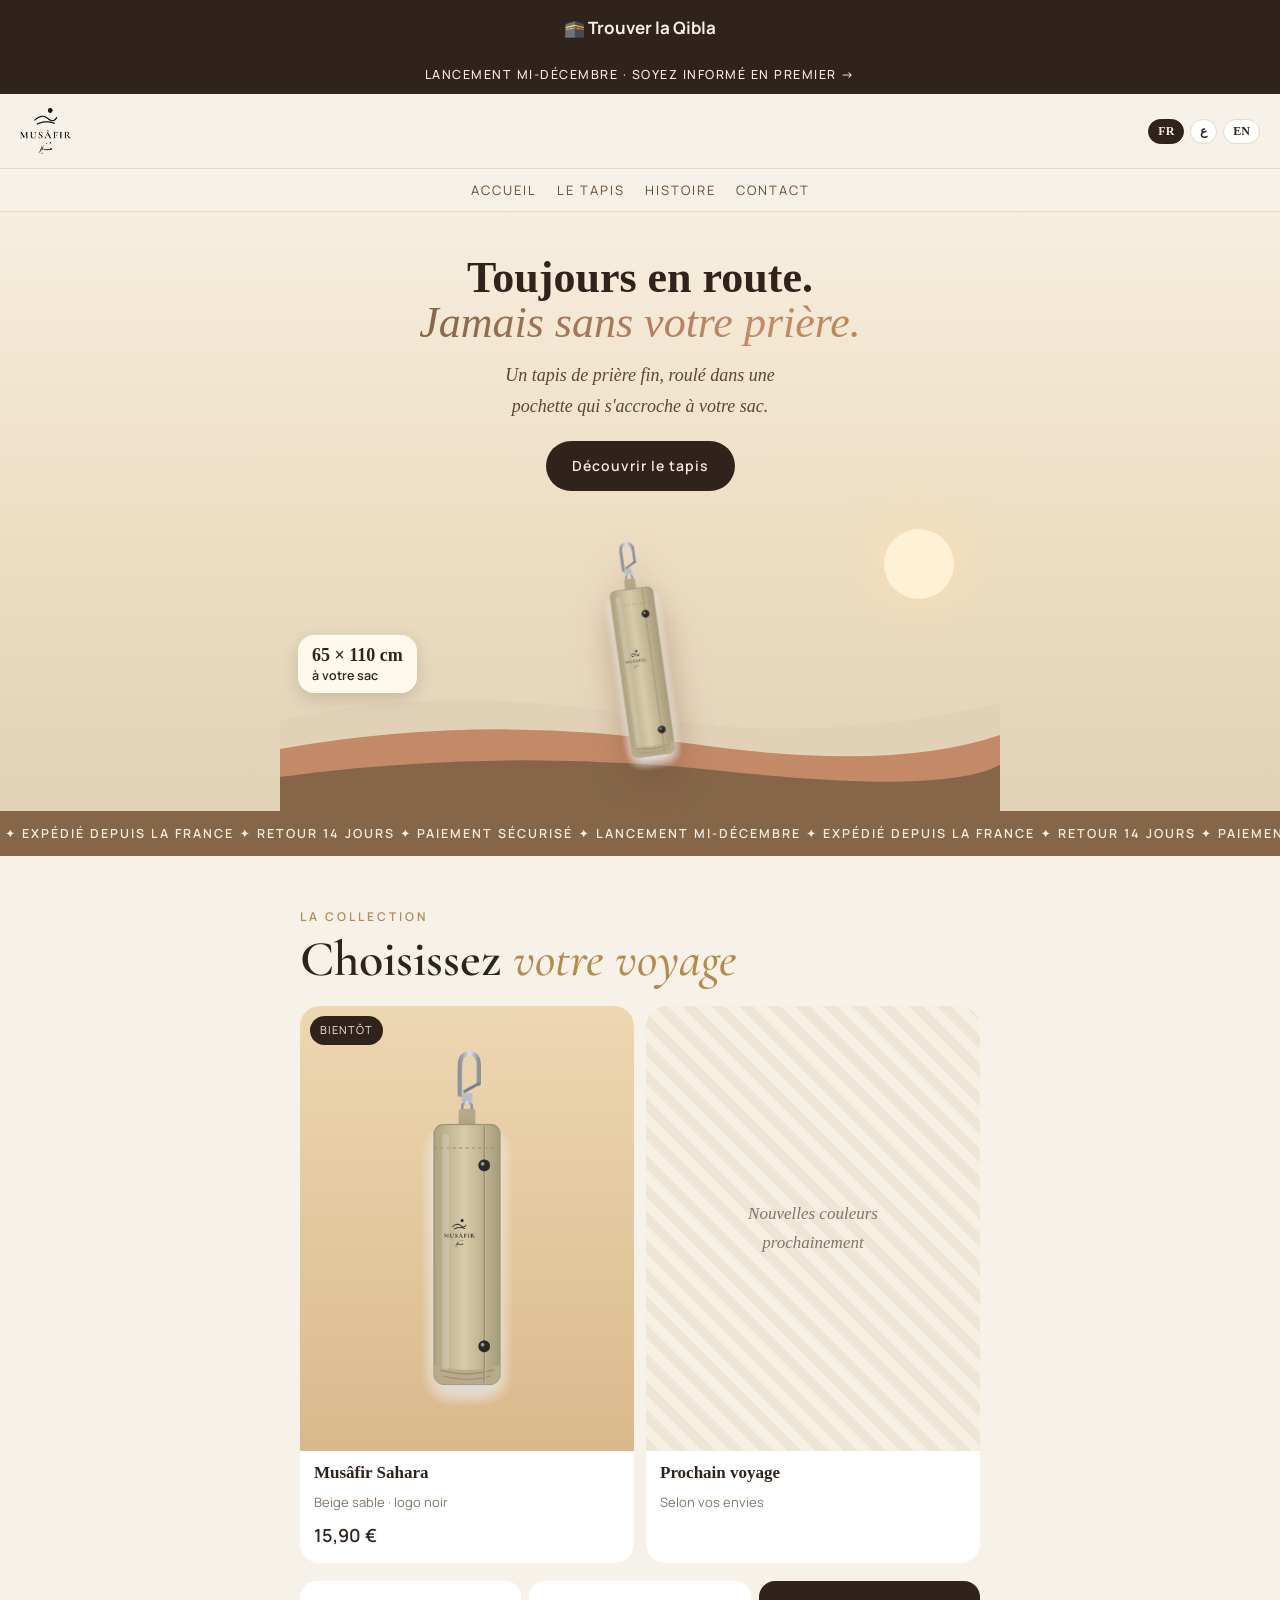
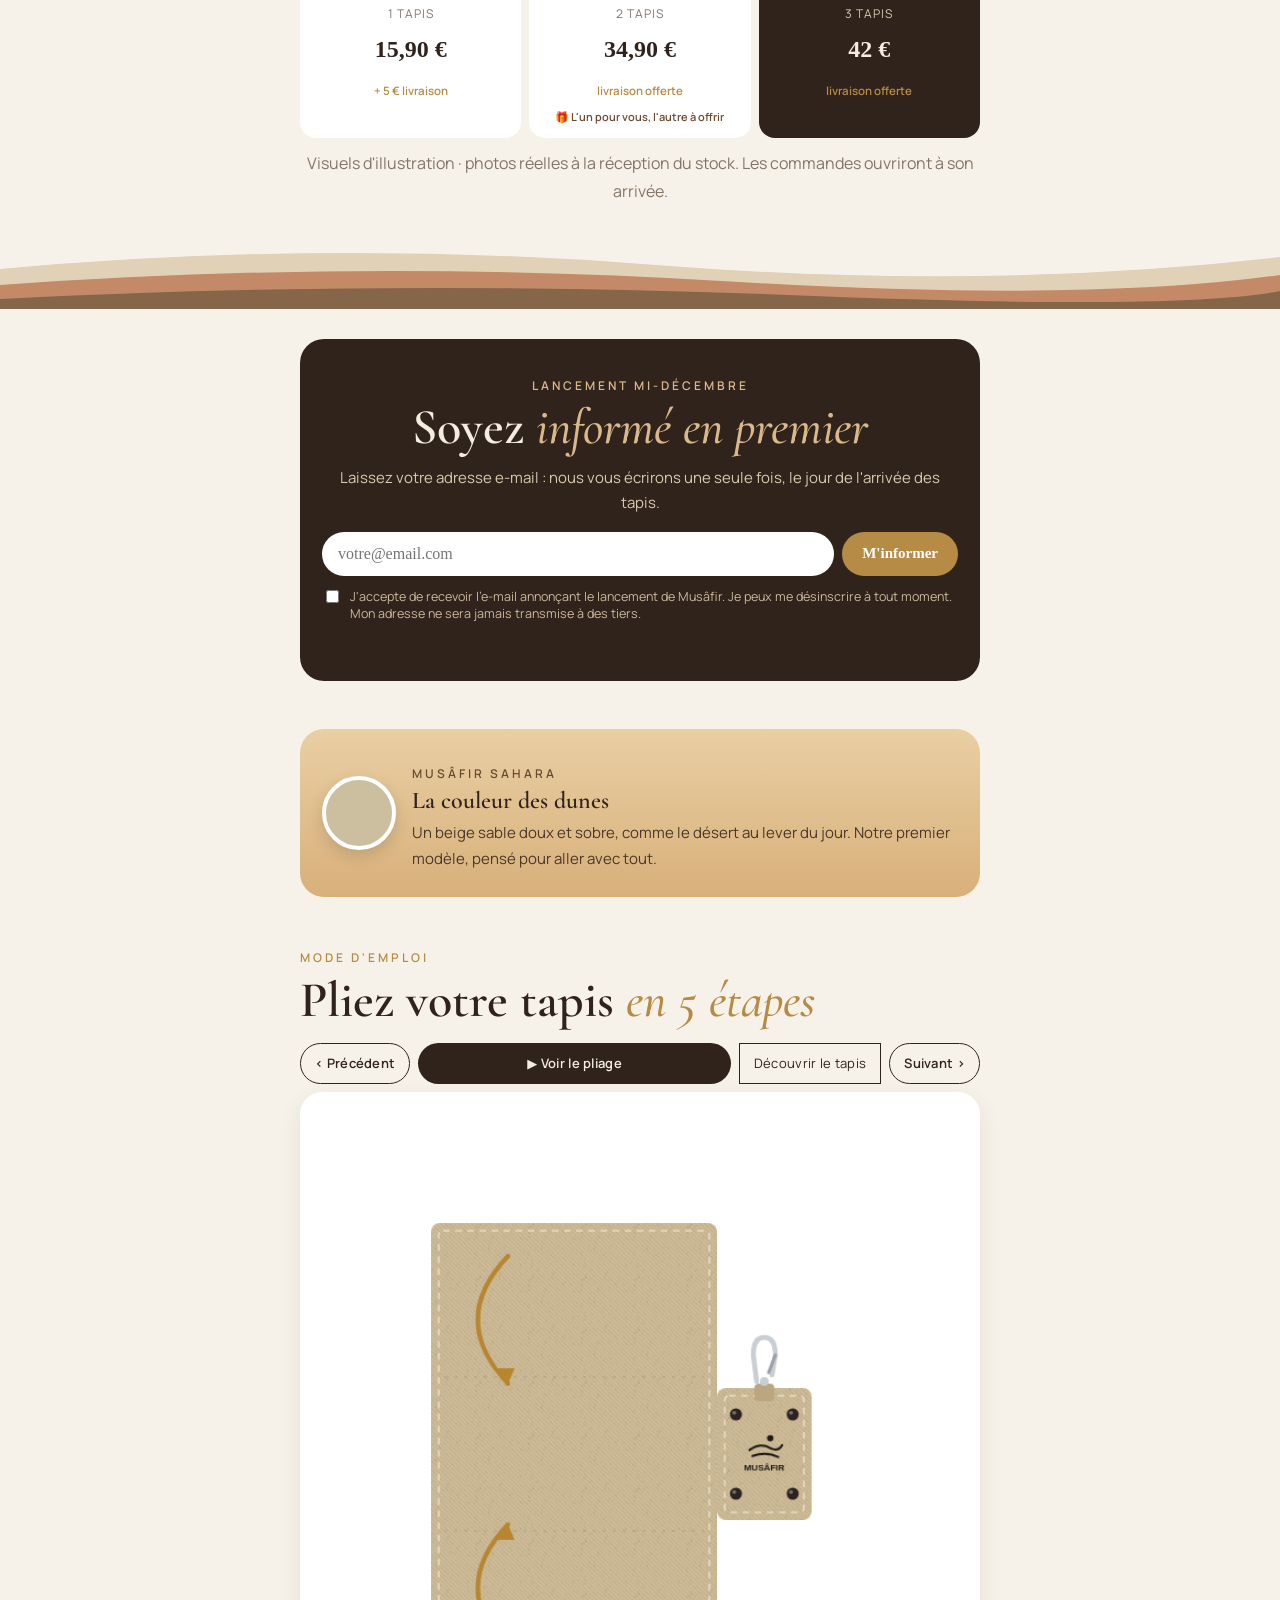
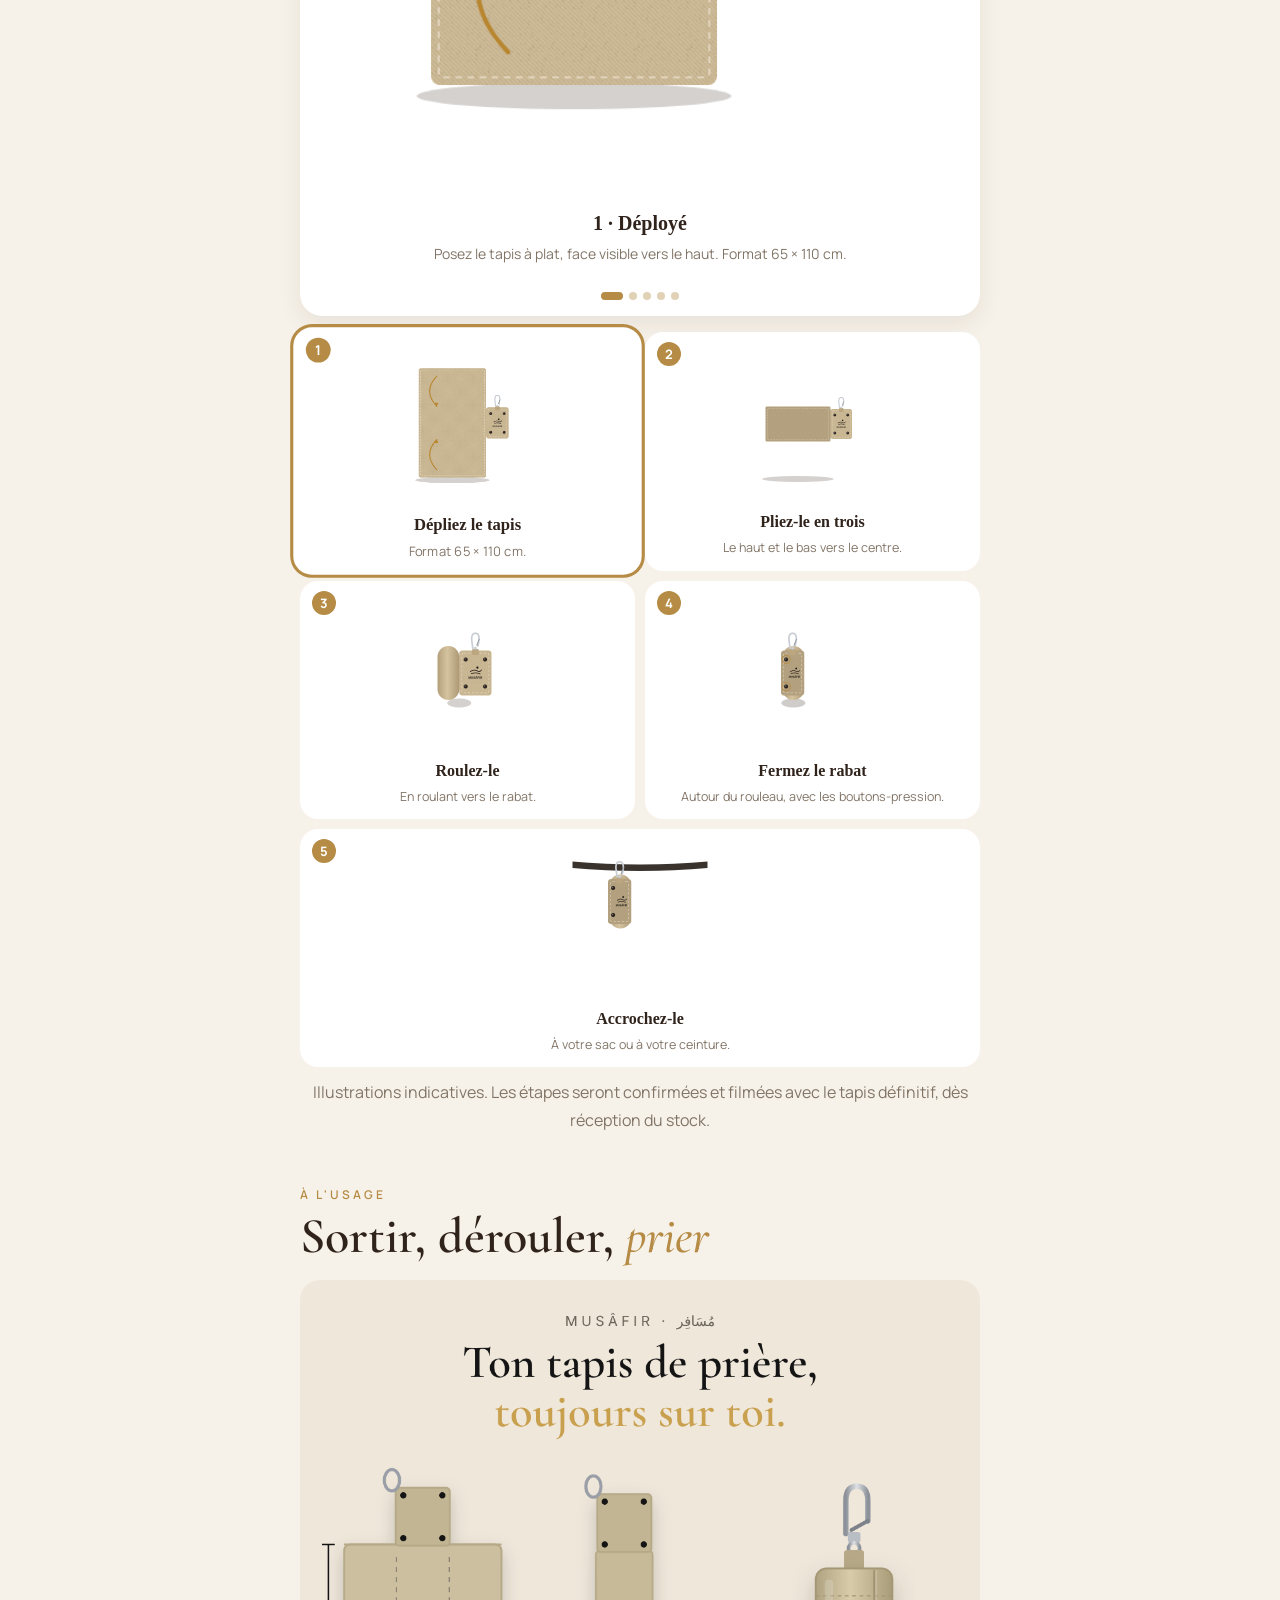
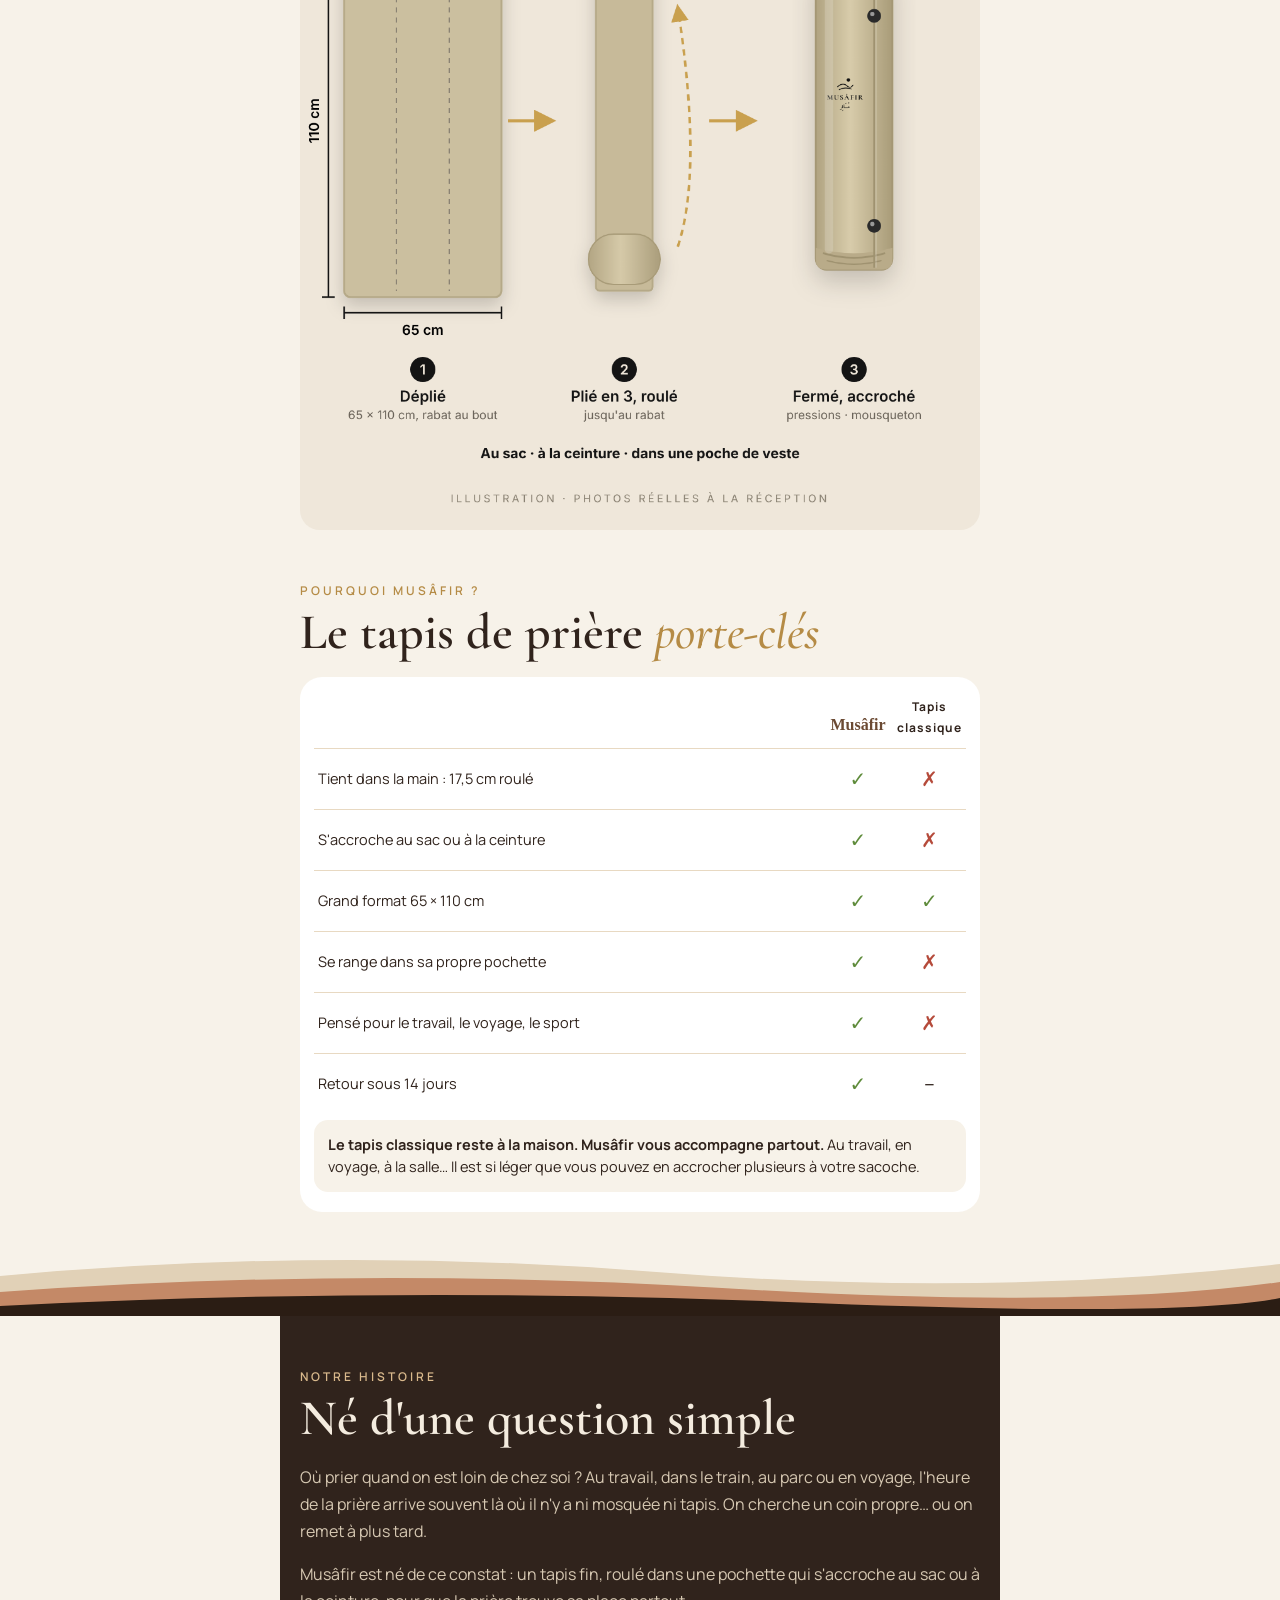
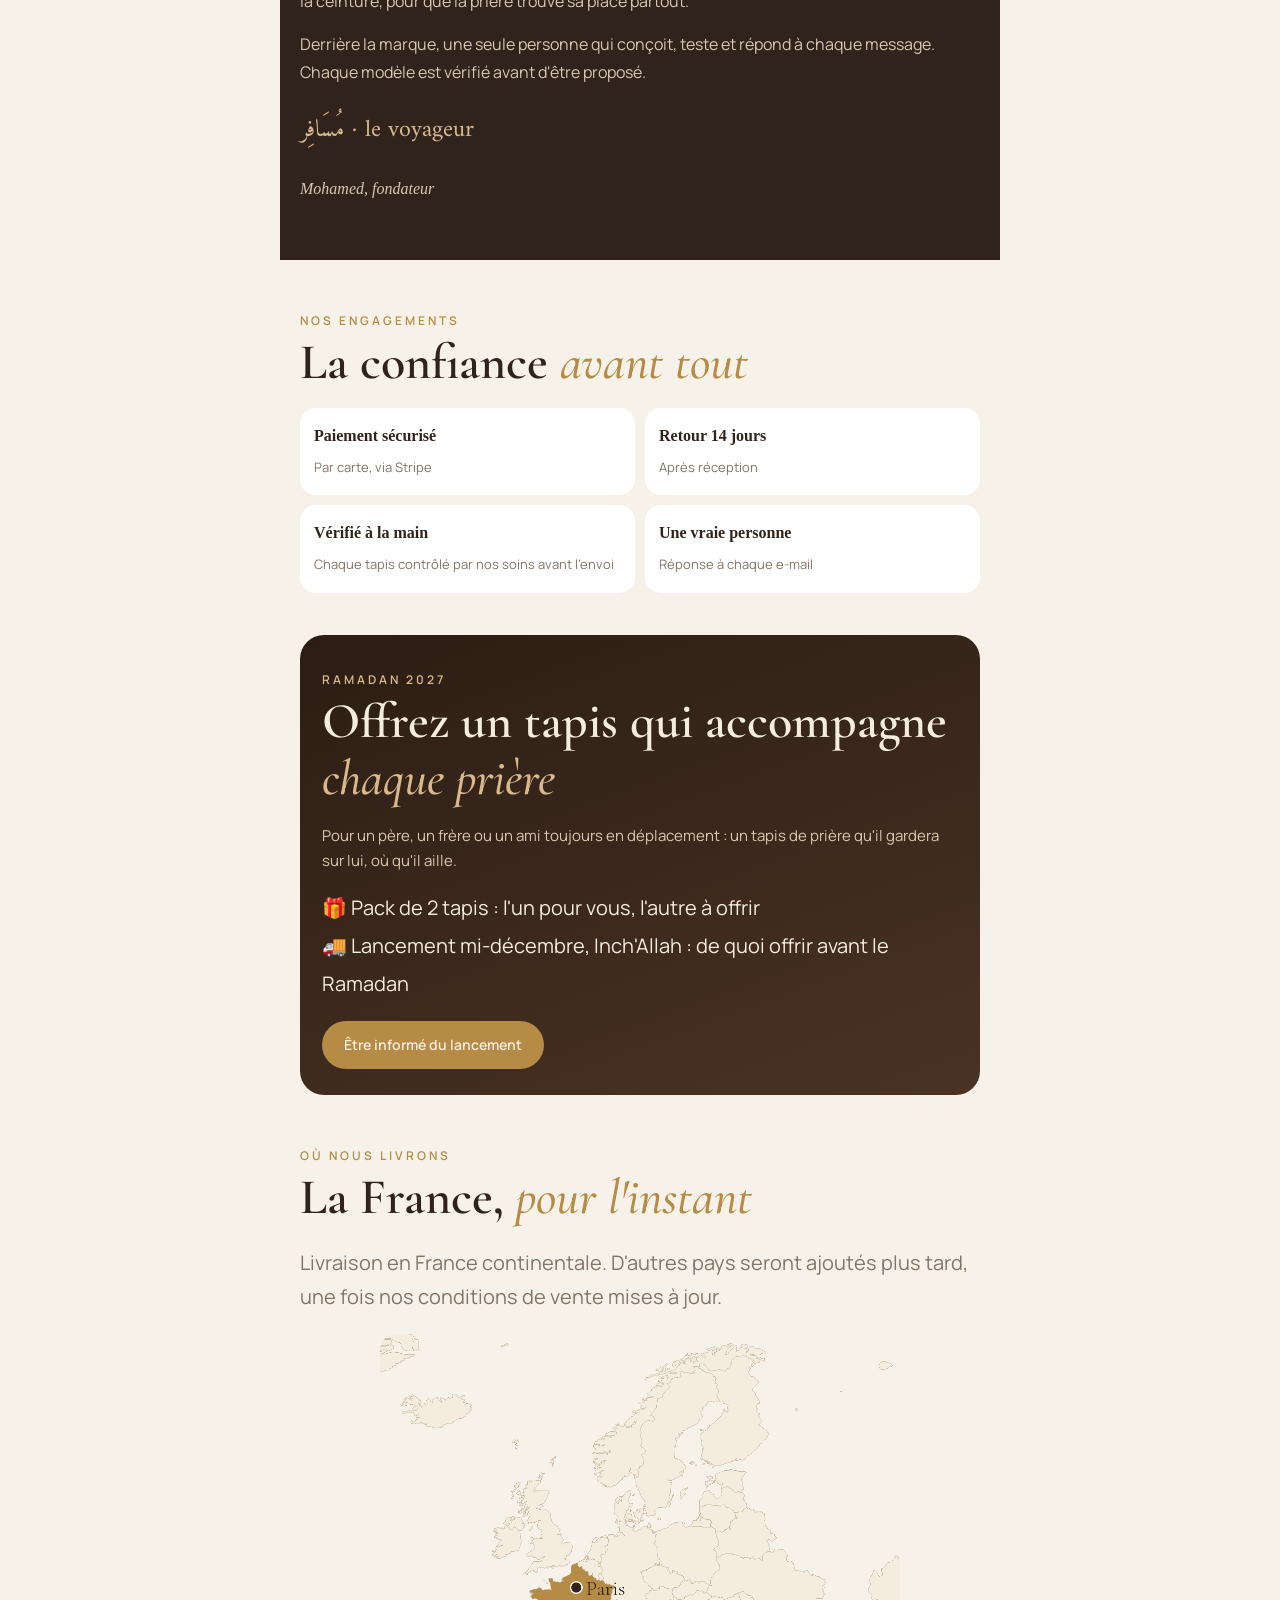
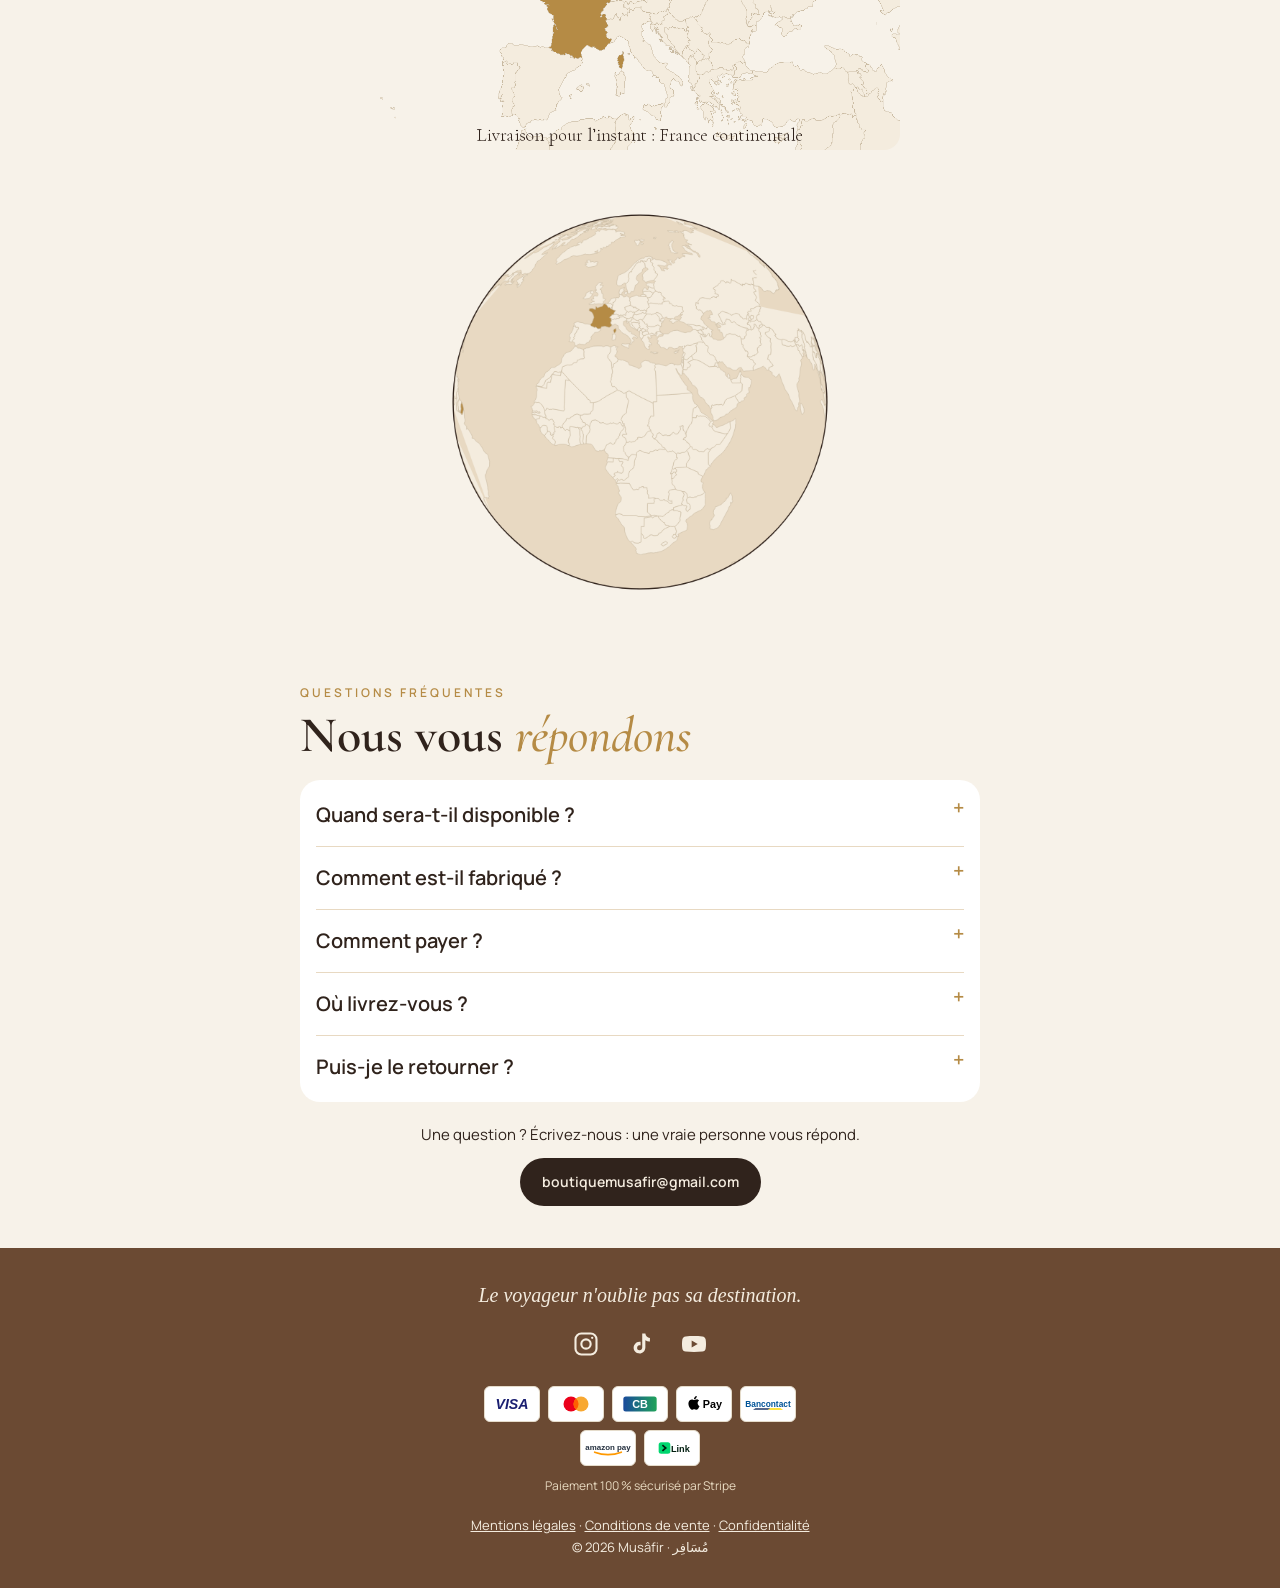
==== commit c4e720ad: "Refonte : corrige le débordement horizontal en arabe, bouton Découvrir le tapis, mise en page des bo" ====
--- a/refonte/index.html
+++ b/refonte/index.html
@@ -104,12 +104,16 @@
 .hero{background:linear-gradient(180deg,#F7EEDF 0%,#EDDDC2 55%,#E1D1B7 100%)}
 .dunes{line-height:0;margin-top:-8px}.dunes svg{width:100%;height:70px;display:block}
 @media (prefers-reduced-motion:reduce){.marq .track,.hero h1 em{animation:none}}
-button.btn{border:0;font-family:inherit;font-weight:600;font-size:14px;letter-spacing:1px;cursor:pointer;padding:13px 26px;border-radius:30px;background:var(--ink);color:#F4ECDF}.plnav{display:flex;gap:8px;margin:14px 0 4px}.plnav .btn{margin:0;padding:11px 14px;font-size:13px;letter-spacing:.3px}#plgo{flex:1}#plprev,#plnext{background:none;color:var(--ink);border:1.5px solid var(--ink)}.qnote{text-align:center;font-size:12.5px;color:var(--mute);margin:0}
+button.btn{border:0;font-family:inherit;font-weight:600;font-size:14px;letter-spacing:1px;cursor:pointer;padding:13px 26px;border-radius:30px;background:var(--ink);color:#F4ECDF}.plnav{display:flex;flex-wrap:wrap;justify-content:center;gap:8px;margin:14px 0 4px}.plnav .btn{margin:0;white-space:nowrap;line-height:1.3;text-align:center;padding:11px 14px;font-size:13px;letter-spacing:.3px}#plgo{flex:1}#plprev,#plnext{background:none;color:var(--ink);border:1.5px solid var(--ink)}.qnote{text-align:center;font-size:12.5px;color:var(--mute);margin:0}
 .plview{background:#fff;border-radius:22px;padding:10px 10px 16px;margin:8px 0 14px;box-shadow:0 8px 24px #2b1d1414}#plcv{width:100%;aspect-ratio:600/640;display:block}.plcap{text-align:center;padding:0 10px}.plcap b{display:block;font-family:"Playfair Display",serif;font-size:20px;color:var(--ink)}.plcap span{display:block;font-size:14px;color:var(--mute);margin-top:2px;min-height:42px}.stimg{width:100%;max-width:150px;height:auto;display:block;margin:0 auto}.pldots{display:flex;gap:6px;justify-content:center;margin-top:8px}.pldots i{width:8px;height:8px;border-radius:50%;background:#E1D1B7;transition:.3s}.pldots i.on{background:var(--gold);width:22px;border-radius:5px}
 .qib{width:220px;height:220px;margin:18px auto 6px;border-radius:50%;background:#fff;box-shadow:0 8px 24px #2b1d1418}.qib svg{width:100%;height:100%}.qmsg{text-align:center;color:var(--mute);min-height:22px;margin:4px 0}#qibla .btn{display:block;margin:10px auto 0;width:max-content}
 .st{transition:transform .35s,box-shadow .35s}.st.on{transform:scale(1.04);box-shadow:0 0 0 3px var(--gold)}
 .stick{position:fixed;left:16px;right:16px;bottom:calc(12px + env(safe-area-inset-bottom,0px));z-index:20;background:var(--ink);color:#F4ECDF;text-align:center;text-decoration:none;padding:14px;border-radius:30px;font-weight:600;font-size:14px;letter-spacing:.5px;box-shadow:0 6px 18px #0003;transform:translateY(140%);transition:transform .3s}.stick.show{transform:none}@media(min-width:760px){.stick{display:none}}
 </style><style id="refonte-design">
+html,body{overflow-x:hidden;overflow-x:clip}
+.stick{direction:ltr;width:auto;max-width:calc(100vw - 32px);box-sizing:border-box}
+.marq{contain:paint;max-width:100vw;direction:ltr}
+.marq .track{direction:rtl}
 /* Refonte : palette et typographie demandées ; contenu, langues et formulaire inchangés */
 :root{--ink:#30231C;--sand:#F7F2E9;--sand2:#E8D9C2;--gold:#B58B45;--mute:#827567;--blanc:#FFFCF6}
 body{font-family:Manrope,system-ui,sans-serif;font-size:19px;line-height:1.7;background:var(--sand);color:var(--ink)}
@@ -129,7 +133,7 @@
 .qpanel{display:none;position:fixed;inset:0;z-index:60;background:#F7F2E9;overflow:auto;padding:70px 22px 40px;margin:0}
 .qpanel.open{display:block}
 .qclose{position:absolute;top:14px;right:16px;background:#30231C;color:#F7F2E9;border:0;border-radius:50%;width:44px;height:44px;font-size:20px;cursor:pointer}
-</style></head><body><div class="qbar"><button id="qtop" type="button">🕋 Trouver la Qibla</button></div>
+</style></head><body><div class="qbar"><button id="qtop" type="button" data-i="xq">🕋 Trouver la Qibla</button></div>
 <div class="bar" data-i="bar"><a href="#attente" style="color:inherit;text-decoration:none">LANCEMENT MI-DÉCEMBRE · SOYEZ INFORMÉ EN PREMIER →</a></div>
 <header id="top"><a href="#top"><img src="img/logo-noir.png" alt="Musâfir"></a><div class="lang"><button data-l="fr" class="on">FR</button><button data-l="ar">ع</button><button data-l="en">EN</button></div></header>
 <nav class="menu"><a href="#top" data-i="m1">Accueil</a><a href="#collection" data-i="m2">Le tapis</a><a href="#histoire" data-i="m3">Histoire</a><a href="#contact" data-i="m4">Contact</a></nav>
@@ -146,13 +150,13 @@
 <div class="packs"><div><span data-i="p1">1 tapis</span><b>15,90 €</b><small data-i="pl">+ 5 € livraison</small></div><div><span data-i="p2">2 tapis</span><b>34,90 €</b><small data-i="pf">livraison offerte</small><em class="gift" data-i="gtag">🎁 L'un pour vous, l'autre à offrir</em></div><div class="best"><span data-i="p3">3 tapis</span><b>42 €</b><small data-i="pf2">livraison offerte</small></div></div><p class="mini" data-i="vis">Visuels d'illustration · photos réelles à la réception du stock. Les commandes ouvriront à son arrivée.</p></section>
 <div class="dunes" aria-hidden="true"><svg viewBox="0 0 390 70" preserveAspectRatio="none"><path d="M0 30 Q100 0 200 26 T390 18 V70 H0Z" fill="#E1D1B7"/><path d="M0 46 Q110 20 220 42 T390 36 V70 H0Z" fill="#C48967"/><path d="M0 60 Q120 40 240 56 T390 52 V70 H0Z" fill="#856649"/></svg></div><section id="attente" style="padding-top:30px"><div class="wl"><span class="kick" data-i="wk">Lancement mi-décembre</span><h2 data-i="wt">Soyez <em>informé en premier</em></h2>
 <p data-i="wp">Laissez votre adresse e-mail : nous vous écrirons une seule fois, le jour de l'arrivée des tapis.</p>
-<form id="wlf" novalidate><input type="text" name="site" id="wls" tabindex="-1" autocomplete="off" aria-hidden="true" style="position:absolute;left:-9999px;width:1px;height:1px"><input type="email" id="wle" required autocomplete="email" placeholder="votre@email.com"><button type="submit" data-i="wb">M'informer</button></form>
+<form id="wlf" novalidate><input type="text" name="site" id="wls" tabindex="-1" autocomplete="off" aria-hidden="true" style="position:absolute;left:0;top:0;width:1px;height:1px;overflow:hidden;clip:rect(0 0 0 0);clip-path:inset(50%);opacity:0;pointer-events:none;margin:0;border:0"><input type="email" id="wle" required autocomplete="email" placeholder="votre@email.com"><button type="submit" data-i="wb">M'informer</button></form>
 <label class="wc"><input type="checkbox" id="wlc"> <span data-i="wc">J'accepte de recevoir l'e-mail annonçant le lancement de Musâfir. Je peux me désinscrire à tout moment. Mon adresse ne sera jamais transmise à des tiers.</span></label>
 <p class="wmsg" id="wlm" aria-live="polite"></p></div></section>
 <section style="padding-top:0"><div class="sahara"><div class="sw"></div><div><span class="kick" style="color:#6B4A33">Musâfir Sahara</span><h2 style="font-size:24px" data-i="dt">La couleur des dunes</h2>
 <p data-i="dp">Un beige sable doux et sobre, comme le désert au lever du jour. Notre premier modèle, pensé pour aller avec tout.</p></div></div></section>
 <section id="pliage" style="padding-top:0"><span class="kick" data-i="fk">Mode d'emploi</span><h2 data-i="ft">Pliez votre tapis <em>en 5 étapes</em></h2>
-<div class="plnav"><button class="btn" id="plprev" type="button" data-i="plp" aria-label="Étape précédente">‹ Précédent</button><button class="btn" id="plgo" type="button" data-i="plb">▶ Voir le pliage</button><button class="btn" id="plnext" type="button" data-i="pln" aria-label="Étape suivante">Suivant ›</button></div><div class="plview"><canvas id="plcv" aria-label="Animation du pliage du tapis Musâfir"></canvas><div class="plcap"><b id="plt">1 · Déployé</b><span id="pld">Posez le tapis à plat, face visible vers le haut. Format 65 × 110 cm.</span><div class="pldots"><i class="on"></i><i></i><i></i><i></i><i></i></div></div></div><div class="steps5"><div class="st"><b>1</b><svg viewBox="0 0 120 130"><defs><marker id="ar" markerWidth="6" markerHeight="6" refX="3" refY="3" orient="auto"><path d="M0 0L6 3L0 6z" fill="#B8862F"/></marker></defs><rect x="30" y="40" width="60" height="85" rx="4" fill="#CBBF9F" stroke="#9c8f70"/><rect x="44" y="22" width="32" height="32" rx="3" fill="#CBBF9F" stroke="#9c8f70"/><circle cx="50" cy="28" r="2.2" fill="#2B1D14"/><circle cx="70" cy="28" r="2.2" fill="#2B1D14"/><circle cx="50" cy="48" r="2.2" fill="#2B1D14"/><circle cx="70" cy="48" r="2.2" fill="#2B1D14"/><path d="M60 20 v-6" stroke="#888" stroke-width="2"/><circle cx="60" cy="9" r="4" fill="none" stroke="#888" stroke-width="2"/></svg><h4 data-i="f1h">Dépliez le tapis</h4><p data-i="f1p">Format 65 × 110 cm.</p></div><div class="st"><b>2</b><svg viewBox="0 0 120 130"><defs><marker id="ar" markerWidth="6" markerHeight="6" refX="3" refY="3" orient="auto"><path d="M0 0L6 3L0 6z" fill="#B8862F"/></marker></defs><rect x="30" y="10" width="60" height="100" rx="4" fill="#CBBF9F" stroke="#9c8f70"/><path d="M50 12v96M70 12v96" stroke="#9c8f70" stroke-dasharray="4 3"/><path d="M36 60 q8 -14 16 0" fill="none" stroke="#B8862F" stroke-width="2.5" marker-end="url(#ar)"/><path d="M84 60 q-8 -14 -16 0" fill="none" stroke="#B8862F" stroke-width="2.5" marker-end="url(#ar)"/></svg><h4 data-i="f2h">Pliez-le en trois</h4><p data-i="f2p">Le haut et le bas vers le centre.</p></div><div class="st"><b>3</b><svg viewBox="0 0 120 130"><defs><marker id="ar" markerWidth="6" markerHeight="6" refX="3" refY="3" orient="auto"><path d="M0 0L6 3L0 6z" fill="#B8862F"/></marker></defs><rect x="48" y="10" width="24" height="70" rx="3" fill="#CBBF9F" stroke="#9c8f70"/><ellipse cx="60" cy="92" rx="16" ry="12" fill="#CBBF9F" stroke="#9c8f70"/><path d="M60 92 m-6 0 a6 6 0 1 0 6 -6" fill="none" stroke="#9c8f70"/><path d="M86 96 q6 -18 -6 -30" fill="none" stroke="#B8862F" stroke-width="2.5" marker-end="url(#ar)"/></svg><h4 data-i="f3h">Roulez-le</h4><p data-i="f3p">En roulant vers le rabat.</p></div><div class="st"><b>4</b><svg viewBox="0 0 120 130"><defs><marker id="ar" markerWidth="6" markerHeight="6" refX="3" refY="3" orient="auto"><path d="M0 0L6 3L0 6z" fill="#B8862F"/></marker></defs><rect x="44" y="28" width="32" height="76" rx="12" fill="#CBBF9F" stroke="#9c8f70"/><rect x="44" y="48" width="32" height="32" rx="3" fill="#CBBF9F" stroke="#9c8f70"/><circle cx="50" cy="54" r="2.2" fill="#2B1D14"/><circle cx="70" cy="54" r="2.2" fill="#2B1D14"/><circle cx="50" cy="74" r="2.2" fill="#2B1D14"/><circle cx="70" cy="74" r="2.2" fill="#2B1D14"/><path d="M60 46 v-8" stroke="#888" stroke-width="2"/><circle cx="60" cy="35" r="4" fill="none" stroke="#888" stroke-width="2"/></svg><h4 data-i="f4h">Fermez le rabat</h4><p data-i="f4p">Autour du rouleau, avec les boutons-pression.</p></div><div class="st"><b>5</b><svg viewBox="0 0 120 130"><defs><marker id="ar" markerWidth="6" markerHeight="6" refX="3" refY="3" orient="auto"><path d="M0 0L6 3L0 6z" fill="#B8862F"/></marker></defs><rect x="20" y="40" width="80" height="74" rx="14" fill="#e8dcc6" stroke="#b9a988"/><path d="M40 40 q20 -34 40 0" fill="none" stroke="#b9a988" stroke-width="5"/><rect x="48" y="44" width="24" height="58" rx="9" fill="#CBBF9F" stroke="#9c8f70"/><circle cx="60" cy="40" r="5" fill="none" stroke="#888" stroke-width="2.5"/></svg><h4 data-i="f5h">Accrochez-le</h4><p data-i="f5p">À votre sac ou à votre ceinture.</p></div></div><p class="mini" data-i="fnote">Illustrations indicatives. Les étapes seront confirmées et filmées avec le tapis définitif, dès réception du stock.</p></section>
+<div class="plnav"><button class="btn" id="plprev" type="button" data-i="plp" aria-label="Étape précédente">‹ Précédent</button><button class="btn" id="plgo" type="button" data-i="plb">▶ Voir le pliage</button> <a class="btn" href="#collection" data-i="xd" style="background:transparent;color:#30231C;border:1px solid #30231C;text-decoration:none">Découvrir le tapis</a><button class="btn" id="plnext" type="button" data-i="pln" aria-label="Étape suivante">Suivant ›</button></div><div class="plview"><canvas id="plcv" aria-label="Animation du pliage du tapis Musâfir"></canvas><div class="plcap"><b id="plt">1 · Déployé</b><span id="pld">Posez le tapis à plat, face visible vers le haut. Format 65 × 110 cm.</span><div class="pldots"><i class="on"></i><i></i><i></i><i></i><i></i></div></div></div><div class="steps5"><div class="st"><b>1</b><svg viewBox="0 0 120 130"><defs><marker id="ar" markerWidth="6" markerHeight="6" refX="3" refY="3" orient="auto"><path d="M0 0L6 3L0 6z" fill="#B8862F"/></marker></defs><rect x="30" y="40" width="60" height="85" rx="4" fill="#CBBF9F" stroke="#9c8f70"/><rect x="44" y="22" width="32" height="32" rx="3" fill="#CBBF9F" stroke="#9c8f70"/><circle cx="50" cy="28" r="2.2" fill="#2B1D14"/><circle cx="70" cy="28" r="2.2" fill="#2B1D14"/><circle cx="50" cy="48" r="2.2" fill="#2B1D14"/><circle cx="70" cy="48" r="2.2" fill="#2B1D14"/><path d="M60 20 v-6" stroke="#888" stroke-width="2"/><circle cx="60" cy="9" r="4" fill="none" stroke="#888" stroke-width="2"/></svg><h4 data-i="f1h">Dépliez le tapis</h4><p data-i="f1p">Format 65 × 110 cm.</p></div><div class="st"><b>2</b><svg viewBox="0 0 120 130"><defs><marker id="ar" markerWidth="6" markerHeight="6" refX="3" refY="3" orient="auto"><path d="M0 0L6 3L0 6z" fill="#B8862F"/></marker></defs><rect x="30" y="10" width="60" height="100" rx="4" fill="#CBBF9F" stroke="#9c8f70"/><path d="M50 12v96M70 12v96" stroke="#9c8f70" stroke-dasharray="4 3"/><path d="M36 60 q8 -14 16 0" fill="none" stroke="#B8862F" stroke-width="2.5" marker-end="url(#ar)"/><path d="M84 60 q-8 -14 -16 0" fill="none" stroke="#B8862F" stroke-width="2.5" marker-end="url(#ar)"/></svg><h4 data-i="f2h">Pliez-le en trois</h4><p data-i="f2p">Le haut et le bas vers le centre.</p></div><div class="st"><b>3</b><svg viewBox="0 0 120 130"><defs><marker id="ar" markerWidth="6" markerHeight="6" refX="3" refY="3" orient="auto"><path d="M0 0L6 3L0 6z" fill="#B8862F"/></marker></defs><rect x="48" y="10" width="24" height="70" rx="3" fill="#CBBF9F" stroke="#9c8f70"/><ellipse cx="60" cy="92" rx="16" ry="12" fill="#CBBF9F" stroke="#9c8f70"/><path d="M60 92 m-6 0 a6 6 0 1 0 6 -6" fill="none" stroke="#9c8f70"/><path d="M86 96 q6 -18 -6 -30" fill="none" stroke="#B8862F" stroke-width="2.5" marker-end="url(#ar)"/></svg><h4 data-i="f3h">Roulez-le</h4><p data-i="f3p">En roulant vers le rabat.</p></div><div class="st"><b>4</b><svg viewBox="0 0 120 130"><defs><marker id="ar" markerWidth="6" markerHeight="6" refX="3" refY="3" orient="auto"><path d="M0 0L6 3L0 6z" fill="#B8862F"/></marker></defs><rect x="44" y="28" width="32" height="76" rx="12" fill="#CBBF9F" stroke="#9c8f70"/><rect x="44" y="48" width="32" height="32" rx="3" fill="#CBBF9F" stroke="#9c8f70"/><circle cx="50" cy="54" r="2.2" fill="#2B1D14"/><circle cx="70" cy="54" r="2.2" fill="#2B1D14"/><circle cx="50" cy="74" r="2.2" fill="#2B1D14"/><circle cx="70" cy="74" r="2.2" fill="#2B1D14"/><path d="M60 46 v-8" stroke="#888" stroke-width="2"/><circle cx="60" cy="35" r="4" fill="none" stroke="#888" stroke-width="2"/></svg><h4 data-i="f4h">Fermez le rabat</h4><p data-i="f4p">Autour du rouleau, avec les boutons-pression.</p></div><div class="st"><b>5</b><svg viewBox="0 0 120 130"><defs><marker id="ar" markerWidth="6" markerHeight="6" refX="3" refY="3" orient="auto"><path d="M0 0L6 3L0 6z" fill="#B8862F"/></marker></defs><rect x="20" y="40" width="80" height="74" rx="14" fill="#e8dcc6" stroke="#b9a988"/><path d="M40 40 q20 -34 40 0" fill="none" stroke="#b9a988" stroke-width="5"/><rect x="48" y="44" width="24" height="58" rx="9" fill="#CBBF9F" stroke="#9c8f70"/><circle cx="60" cy="40" r="5" fill="none" stroke="#888" stroke-width="2.5"/></svg><h4 data-i="f5h">Accrochez-le</h4><p data-i="f5p">À votre sac ou à votre ceinture.</p></div></div><p class="mini" data-i="fnote">Illustrations indicatives. Les étapes seront confirmées et filmées avec le tapis définitif, dès réception du stock.</p></section>
 <section style="padding-top:0"><span class="kick" data-i="gk">À l'usage</span><h2 data-i="gt">Sortir, dérouler, <em>prier</em></h2><img src="img/produit.png" alt="Le tapis Musâfir déplié, roulé puis fermé dans sa pochette" style="border-radius:20px;margin-top:14px"></section>
 <section id="qibla" class="qpanel" aria-label="Qibla"><button class="qclose" type="button" onclick="closeQ()" aria-label="Fermer">✕</button><span class="kick" data-i="qbk">Outil gratuit</span><h2 data-i="qbt">Trouver la <em>Qibla</em></h2><p data-i="qbp" style="color:var(--mute)">Où que vous soyez, votre téléphone indique la direction de la Kaaba. Tenez-le à plat, loin des objets métalliques.</p>
 <div class="qib"><svg id="qar" viewBox="0 0 100 100"><circle cx="50" cy="50" r="46" fill="none" stroke="#E1D1B7" stroke-width="2"/><text x="50" y="13" text-anchor="middle" font-size="8" fill="#856649">N</text><g id="qarr" style="transform-origin:50px 50px;transition:transform .2s"><path d="M50 10 L60 52 H40Z" fill="#B8862F"/><rect x="44" y="47" width="12" height="12" rx="1.5" fill="#2B1D14"/><circle cx="50" cy="53" r="2" fill="#B8862F"/></g></svg></div>
@@ -178,9 +182,9 @@
 <ul><li data-i="rl1">🎁 Pack de 2 tapis : l'un pour vous, l'autre à offrir</li><li data-i="rl2">🚚 Lancement mi-décembre, Inch'Allah : de quoi offrir avant le Ramadan</li></ul>
 <a class="btn2" href="#attente" data-i="rb">Être informé du lancement</a></div></section>
 <section id="monde" style="padding-top:0">
-  <span class="kick">Où nous livrons</span>
-  <h2>La France, <em>pour l'instant</em></h2>
-  <p class="lead" style="color:var(--mute)">Livraison en France continentale. D'autres pays seront ajoutés plus tard, une fois nos conditions de vente mises à jour.</p>
+  <span class="kick" data-i="xk">Où nous livrons</span>
+  <h2 data-i="xt">La France, <em>pour l'instant</em></h2>
+  <p class="lead" data-i="xp" style="color:var(--mute)">Livraison en France continentale. D'autres pays seront ajoutés plus tard, une fois nos conditions de vente mises à jour.</p>
   <img src="img/carte-europe.png" alt="Carte d'Europe : la France est la seule zone de livraison pour l'instant" style="width:100%;max-width:520px;height:auto;border-radius:16px;margin:0 auto 22px;display:block">
   <canvas id="globe" width="640" height="640" style="width:min(100%,460px);height:auto;display:block;margin:0 auto"></canvas>
 </section>
@@ -210,7 +214,7 @@
 <details><summary data-i="q5">Puis-je le retourner ?</summary><p data-i="r5">Oui, vous disposez de 14 jours après réception pour changer d'avis. Le détail est dans nos <a href="cgv.html">conditions de vente</a>.</p></details>
 </div><div class="mail"><span data-i="mq">Une question ? Écrivez-nous : une vraie personne vous répond.</span><a class="btn2" href="mailto:boutiquemusafir@gmail.com">boutiquemusafir@gmail.com</a></div></section>
 <a class="stick" id="stick" href="#attente" data-i="stk">Être prévenu du lancement</a><footer><div class="s" data-i="fs">Le voyageur n'oublie pas sa destination.</div><div class="ficons"><a href="https://www.instagram.com/musafir.officiel/" target="_blank" rel="noopener" aria-label="Instagram"><svg viewBox="0 0 24 24" fill="none" stroke="currentColor" stroke-width="1.8"><rect x="3" y="3" width="18" height="18" rx="5"/><circle cx="12" cy="12" r="4"/><circle cx="17.3" cy="6.7" r="1" fill="currentColor" stroke="none"/></svg></a><a href="https://www.tiktok.com/@musafir.officiel" target="_blank" rel="noopener" aria-label="TikTok"><svg viewBox="0 0 24 24" fill="currentColor"><path d="M16.6 3c.3 2.2 1.6 3.6 3.9 3.8v3.1c-1.4.1-2.6-.3-3.9-1.1v5.9c0 3.7-3 5.9-6 5.3-3.4-.6-5-4.2-3.5-7.2 1-2 3.2-3.1 5.4-2.7v3.2c-1.2-.4-2.6.2-2.9 1.4-.4 1.4.6 2.6 1.9 2.7 1.4.1 2.4-1 2.4-2.4V3h2.7z"/></svg></a><a href="https://www.youtube.com/@musafir.officiel" target="_blank" rel="noopener" aria-label="YouTube"><svg viewBox="0 0 24 24" fill="currentColor"><path d="M22 8.2c-.2-1.5-1.3-2.6-2.8-2.7C16.9 5.3 14.5 5.2 12 5.2s-4.9.1-7.2.3C3.3 5.6 2.2 6.7 2 8.2c-.2 1.3-.3 2.5-.3 3.8s.1 2.5.3 3.8c.2 1.5 1.3 2.6 2.8 2.7 2.3.2 4.7.3 7.2.3s4.9-.1 7.2-.3c1.5-.1 2.6-1.2 2.8-2.7.2-1.3.3-2.5.3-3.8s-.1-2.5-.3-3.8zM10 15V9l5.2 3L10 15z"/></svg></a></div><div class="fpay"><span class="pb" style="background:#fff;border-color:#e5dccb"><svg viewBox="0 0 60 24"><text x="30" y="18" text-anchor="middle" font-family="Arial Black,Arial" font-weight="900" font-style="italic" font-size="17" fill="#1A1F71">VISA</text></svg></span><span class="pb" style="background:#fff;border-color:#e5dccb"><svg viewBox="0 0 60 24"><circle cx="24" cy="12" r="9" fill="#EB001B"/><circle cx="36" cy="12" r="9" fill="#F79E1B" fill-opacity=".9"/><path d="M30 5.3a9 9 0 0 1 0 13.4a9 9 0 0 1 0-13.4z" fill="#FF5F00"/></svg></span><span class="pb" style="background:#fff;border-color:#e5dccb"><svg viewBox="0 0 60 24"><defs><linearGradient id="cbg" x1="0" x2="1"><stop offset="0" stop-color="#1A4A9C"/><stop offset="1" stop-color="#20A35A"/></linearGradient></defs><rect x="10" y="3" width="40" height="18" rx="3" fill="url(#cbg)"/><text x="30" y="17" text-anchor="middle" font-family="Arial" font-weight="700" font-size="13" fill="#fff">CB</text></svg></span><span class="pb" style="background:#fff;border-color:#e5dccb"><svg viewBox="0 0 60 24"><path d="M17.3 8.6c.6-.8 1-1.8.9-2.8-.9 0-2 .6-2.6 1.4-.6.6-1 1.7-.9 2.7 1 .1 2-.5 2.6-1.3zm.9 1.4c-1.4-.1-2.7.8-3.3.8-.7 0-1.7-.8-2.9-.8-1.5 0-2.8.9-3.6 2.2-1.5 2.7-.4 6.6 1.1 8.7.7 1 1.6 2.2 2.7 2.1 1.1 0 1.5-.7 2.8-.7s1.7.7 2.9.7c1.2 0 1.9-1 2.6-2.1.8-1.2 1.2-2.4 1.2-2.5 0 0-2.3-.9-2.4-3.6 0-2.2 1.8-3.3 1.9-3.4-1-1.5-2.6-1.7-3.1-1.7z" fill="#000" transform="translate(4 -3) scale(.95)"/><text x="40" y="17" text-anchor="middle" font-family="Arial" font-weight="600" font-size="13" fill="#000">Pay</text></svg></span><span class="pb" style="background:#fff;border-color:#e5dccb"><svg viewBox="0 0 60 24"><text x="30" y="16" text-anchor="middle" font-family="Arial" font-weight="700" font-size="10" fill="#005498">Bancontact</text><path d="M12 19h18l3-2H15z" fill="#1E3764"/><path d="M30 19h18l-3-2H33z" fill="#FFD800"/></svg></span><span class="pb" style="background:#fff;border-color:#e5dccb"><svg viewBox="0 0 60 24"><text x="30" y="14" text-anchor="middle" font-family="Arial" font-weight="700" font-size="9.5" fill="#232F3E">amazon pay</text><path d="M14 17q16 6 32 0" fill="none" stroke="#FF9900" stroke-width="2" stroke-linecap="round"/></svg></span><span class="pb" style="background:#fff;border-color:#e5dccb"><svg viewBox="0 0 60 24"><rect x="14" y="5" width="14" height="14" rx="3" fill="#00D66F"/><path d="M18.5 8.5l4 3.5-4 3.5" fill="none" stroke="#011E0F" stroke-width="2"/><text x="40" y="16.5" text-anchor="middle" font-family="Arial" font-weight="700" font-size="11" fill="#011E0F">Link</text></svg></span></div><p class="fsec" data-i="psec">Paiement 100 % sécurisé par Stripe</p><span class="legal"><a href="mentions-legales.html" data-i="l1">Mentions légales</a> · <a href="cgv.html" data-i="l2">Conditions de vente</a> · <a href="confidentialite.html" data-i="l3">Confidentialité</a></span><br>© 2026 Musâfir · مُسَافِر</footer>
-<script>const T={"ar": {"plp": "السابق ›", "pln": "‹ التالي", "qbn": "بوصلة تقريبية. لمعايرتها، حرّك الهاتف على شكل الرقم 8.", "r1": "ابتداءً من منتصف ديسمبر، عند وصول المخزون. ستُفتح الطلبات حينها.", "r2": "صمّمتها مُسافر، وصنعها شريك اخترناه بعناية. نفحص كل سجادة بأنفسنا عند وصولها، قبل الشحن.", "qbk": "أداة مجانية", "qbt": "اتجاه <em>القبلة</em>", "qbp": "أينما كنت، يدلّك هاتفك على اتجاه الكعبة. أمسكه مستويًا وبعيدًا عن المعادن.", "qbb": "تشغيل البوصلة", "plb": "▶ شاهد طريقة الطي", "stk": "أعلمني بالإطلاق", "bar": "<a href=\"#attente\" style=\"color:inherit;text-decoration:none\">الإطلاق منتصف ديسمبر · كن أول من يعلم ←</a>", "m1": "الرئيسية", "m2": "السجادة", "m3": "قصتنا", "m4": "تواصل", "h1": "دائمًا في الطريق.<br><em>ولا تفارقك صلاتك.</em>", "hp": "سجادة صلاة رقيقة، ملفوفة في حقيبة صغيرة تُعلَّق بحقيبتك.", "hb": "اكتشف السجادة", "badge": "<b>65 × 110 سم</b>معلّقة بحقيبتك", "marq": "تُشحن من فرنسا ✦ إرجاع خلال 14 يومًا ✦ دفع آمن ✦ الإطلاق في منتصف ديسمبر ✦&nbsp;", "ck": "المجموعة", "ct": "اختر <em>رحلتك</em>", "soon": "قريبًا", "sah": "مُسافر صحراء", "sahd": "بيج رملي · شعار أسود", "nc": "ألوان جديدة<br>قريبًا", "pv": "الرحلة القادمة", "pvd": "حسب رغباتكم", "p1": "سجادة واحدة", "pl": "+ 5 € توصيل", "p2": "سجادتان", "pf": "توصيل مجاني", "p3": "3 سجادات", "pf2": "توصيل مجاني", "dt": "لون الكثبان", "dp": "بيج رملي هادئ وأنيق، كالصحراء عند الشروق. أول تصميم لنا، يناسب كل شيء.", "gk": "عند الاستعمال", "gt": "أخرجها، افردها، <em>صلِّ</em>", "whyk": "لماذا مُسافر؟", "whyt": "سجادة الصلاة <em>الميدالية</em>", "wclassic": "سجادة عادية", "w1": "تُحمل باليد: 17.5 سم ملفوفة", "w2": "تُعلَّق بالحقيبة أو الحزام", "w3": "مقاس كبير 65 × 110 سم", "w4": "تُحفظ في حقيبتها الخاصة", "w5": "مصممة للعمل والسفر والرياضة", "w6": "إرجاع خلال 14 يومًا", "wnote": "<b>السجادة العادية تبقى في البيت. مُسافر ترافقك في كل مكان.</b> في العمل، في السفر، في النادي… خفيفة لدرجة أنك تستطيع تعليق عدة قطع منها على حقيبتك.", "sk": "قصتنا", "st": "وُلدت من سؤال بسيط", "s1": "أين تصلي وأنت بعيد عن بيتك؟ في العمل، في القطار، في الحديقة أو في السفر، يأتي وقت الصلاة غالبًا حيث لا مسجد ولا سجادة. نبحث عن مكان نظيف… أو نؤجل.", "s2": "من هنا وُلدت مُسافر: سجادة رقيقة ملفوفة في حقيبة تُعلَّق بالحقيبة أو الحزام، لتجد الصلاة مكانها في كل مكان.", "s3": "وراء العلامة شخص واحد يصمم ويختبر ويرد على كل رسالة. كل تصميم يُختبر قبل أن يُعرض.", "sar": "مُسَافِر · المسافر", "sig": "محمد، المؤسس", "ek": "التزاماتنا", "et": "الثقة <em>أولًا</em>", "e1": "<b>دفع آمن</b><span>بالبطاقة عبر Stripe</span>", "e2": "<b>إرجاع 14 يومًا</b><span>بعد الاستلام</span>", "e3": "<b>فحص يدوي</b><span>نفحص كل سجادة بأنفسنا قبل الإرسال</span>", "e4": "<b>شخص حقيقي</b><span>رد على كل رسالة</span>", "fk": "طريقة الاستعمال", "fs": "المسافر لا ينسى وجهته.", "vis": "صور توضيحية · الصور الحقيقية عند استلام المخزون. تُفتح الطلبات عند وصوله.", "qk": "أسئلة شائعة", "qt": "نُجيبك", "q1": "متى ستكون متوفرة؟", "rl1": "🎁 عبوة من سجادتين: واحدة لك، وأخرى هدية", "q2": "كيف تُصنع؟", "rl2": "🚚 الإطلاق منتصف ديسمبر، إن شاء الله: لتقدّمها هديةً قبل رمضان", "q3": "كيف أدفع؟", "r3": "بالبطاقة البنكية عبر الإنترنت، من خلال خدمة Stripe الآمنة.", "q4": "أين توصلون؟", "r4": "داخل فرنسا القارية، عبر البريد الفرنسي. تُعرض التكاليف والمدة قبل الدفع.", "q5": "هل يمكنني إرجاعها؟", "r5": "نعم، لديك 14 يومًا بعد الاستلام. التفاصيل في <a href=\"cgv.html\">شروط البيع</a>.", "mq": "عندك سؤال؟ راسلنا، شخص حقيقي سيرد عليك.", "l1": "الإشعارات القانونية", "l2": "شروط البيع", "l3": "الخصوصية", "wk": "الإطلاق منتصف ديسمبر", "wt": "كن أول <em>من يعلم</em>", "wp": "اترك بريدك الإلكتروني: سنراسلك مرة واحدة فقط، يوم وصول السجادات.", "wb": "أعلمني", "wc": "أوافق على تلقي رسالة إطلاق مُسافر. يمكنني إلغاء الاشتراك في أي وقت.", "gtag": "🎁 واحدة لك، وأخرى هدية", "ft": "اطوِ سجادتك <em>في 5 خطوات</em>", "f1h": "افرد السجادة", "f1p": "المقاس 65 × 110 سم.", "f2h": "اطوها إلى ثلاثة", "f2p": "الأعلى والأسفل نحو الوسط.", "f3h": "لفّها", "f3p": "باللفّ نحو الغطاء.", "f4h": "أغلق الغطاء", "f4p": "حول اللفّة، بواسطة الكبسات.", "f5h": "علّقها", "f5p": "بحقيبتك أو حزامك.", "fnote": "رسوم توضيحية. سيتم تأكيد الخطوات وتصويرها مع السجادة النهائية عند استلام المخزون.", "rk": "رمضان 2027", "rt": "أهدِ سجادة ترافق <em>كل صلاة</em>", "rp": "لأبٍ أو أخٍ أو صديقٍ دائم التنقل: سجادة صلاة يحملها معه أينما ذهب.", "rb": "أعلمني بموعد الإطلاق", "psec": "دفع آمن 100% عبر Stripe" }, "en": {"plp": "‹ Previous", "pln": "Next ›", "qbn": "Indicative compass. To calibrate it, draw an “8” with your phone.", "r1": "From mid-December, when the stock arrives. Orders will open then.", "r2": "It is designed by Musâfir and made by a partner we selected with care. Every mat is checked by us on arrival, before shipping.", "qbk": "Free tool", "qbt": "Find the <em>Qibla</em>", "qbp": "Wherever you are, your phone shows the direction of the Kaaba. Hold it flat, away from metal objects.", "qbb": "Turn on the compass", "plb": "▶ Watch the folding", "stk": "Notify me of the launch", "bar": "<a href=\"#attente\" style=\"color:inherit;text-decoration:none\">LAUNCHING MID-DECEMBER · BE THE FIRST TO KNOW →</a>", "m1": "Home", "m2": "The mat", "m3": "Story", "m4": "Contact", "h1": "Always on the road.<br><em>Never without your prayer.</em>", "hp": "A thin prayer mat, rolled into a pouch that clips onto your bag.", "hb": "Discover the mat", "badge": "<b>65 × 110 cm</b>on your bag", "marq": "SHIPPED FROM FRANCE ✦ 14-DAY RETURNS ✦ SECURE PAYMENT ✦ LAUNCH MID-DECEMBER ✦&nbsp;", "ck": "The collection", "ct": "Choose <em>your journey</em>", "soon": "SOON", "sah": "Musâfir Sahara", "sahd": "Sand beige · black logo", "nc": "New colours<br>coming soon", "pv": "Next journey", "pvd": "Up to you", "p1": "1 mat", "pl": "+ €5 delivery", "p2": "2 mats", "pf": "free delivery", "p3": "3 mats", "pf2": "free delivery", "dt": "The colour of the dunes", "dp": "A soft, simple sand beige, like the desert at sunrise. Our first design, made to go with everything.", "gk": "In use", "gt": "Take it out, unroll, <em>pray</em>", "whyk": "Why Musâfir?", "whyt": "The <em>keychain</em> prayer mat", "wclassic": "Classic mat", "w1": "Fits in your hand: 17.5 cm rolled", "w2": "Clips onto your bag or belt", "w3": "Large 65 × 110 cm size", "w4": "Stored in its own pouch", "w5": "Made for work, travel and sport", "w6": "14-day returns", "wnote": "<b>A classic mat stays at home. Musâfir goes everywhere with you.</b> Work, travel, the gym… It is so light you can clip several onto your bag.", "sk": "Our story", "st": "Born from a simple question", "s1": "Where do you pray when you are far from home? At work, on the train, in the park or travelling, prayer time often comes where there is no mosque and no mat. We look for a clean spot… or we put it off.", "s2": "Musâfir was born from this: a thin mat, rolled into a pouch that clips onto a bag or belt, so prayer finds its place everywhere.", "s3": "Behind the brand is one person who designs, tests and answers every message. Every design is checked before it is offered.", "sar": "مُسَافِر · the traveller", "sig": "Mohamed, founder", "ek": "Our promises", "et": "Trust <em>first</em>", "e1": "<b>Secure payment</b><span>By card, via Stripe</span>", "e2": "<b>14-day returns</b><span>After delivery</span>", "e3": "<b>Checked by hand</b><span>Every mat inspected by us before shipping</span>", "e4": "<b>A real person</b><span>A reply to every email</span>", "fk": "How to use", "fs": "The traveller never forgets his destination.", "vis": "Illustrations · real photos when the stock arrives. Orders open on arrival.", "qk": "FAQ", "qt": "We <em>answer</em>", "q1": "When will it be available?", "rl1": "🎁 Pack of 2 mats: one for you, one to give", "q2": "How is it made?", "rl2": "🚚 Launching mid-December, in shaa Allah: in time to give before Ramadan", "q3": "How do I pay?", "r3": "By card, online, through the secure provider Stripe.", "q4": "Where do you deliver?", "r4": "Mainland France, by La Poste. Costs and delivery time are shown before payment.", "q5": "Can I return it?", "r5": "Yes, you have 14 days after delivery to change your mind. Details in our <a href=\"cgv.html\">terms of sale</a>.", "mq": "A question? Write to us, a real person will answer.", "l1": "Legal notice", "l2": "Terms of sale", "l3": "Privacy", "wk": "Launching mid-December", "wt": "Be the <em>first to know</em>", "wp": "Leave your email: we will write to you only once, the day the mats arrive.", "wb": "Notify me", "wc": "I agree to receive the Musâfir launch email. I can unsubscribe at any time.", "gtag": "🎁 One for you, one to give", "ft": "Fold your mat <em>in 5 steps</em>", "f1h": "Unfold the mat", "f1p": "Size 65 × 110 cm.", "f2h": "Fold it in three", "f2p": "Top and bottom onto the centre.", "f3h": "Roll it up", "f3p": "Rolling towards the flap.", "f4h": "Close the flap", "f4p": "Around the roll, with the press studs.", "f5h": "Clip it on", "f5p": "To your bag or belt.", "fnote": "Illustrations for guidance. The steps will be confirmed and filmed with the final mat when the stock arrives.", "rk": "Ramadan 2027", "rt": "Give a mat that goes with <em>every prayer</em>", "rp": "For a father, a brother or a friend always on the move: a prayer mat he will keep with him wherever he goes.", "rb": "Notify me at launch", "psec": "100% secure payment by Stripe" }};
+<script>const T={"ar": {"xk": "أين نوصل", "xt": "فرنسا، <em>في الوقت الحالي</em>", "xp": "نوصل حاليًا إلى فرنسا القارية. ستُضاف دول أخرى لاحقًا، بعد تحديث شروط البيع.", "xq": "🕋 اتجاه القبلة", "xd": "اكتشف السجادة", "plp": "السابق ›", "pln": "‹ التالي", "qbn": "بوصلة تقريبية. لمعايرتها، حرّك الهاتف على شكل الرقم 8.", "r1": "ابتداءً من منتصف ديسمبر، عند وصول المخزون. ستُفتح الطلبات حينها.", "r2": "صمّمتها مُسافر، وصنعها شريك اخترناه بعناية. نفحص كل سجادة بأنفسنا عند وصولها، قبل الشحن.", "qbk": "أداة مجانية", "qbt": "اتجاه <em>القبلة</em>", "qbp": "أينما كنت، يدلّك هاتفك على اتجاه الكعبة. أمسكه مستويًا وبعيدًا عن المعادن.", "qbb": "تشغيل البوصلة", "plb": "▶ شاهد طريقة الطي", "stk": "أعلمني بالإطلاق", "bar": "<a href=\"#attente\" style=\"color:inherit;text-decoration:none\">الإطلاق منتصف ديسمبر · كن أول من يعلم ←</a>", "m1": "الرئيسية", "m2": "السجادة", "m3": "قصتنا", "m4": "تواصل", "h1": "دائمًا في الطريق.<br><em>ولا تفارقك صلاتك.</em>", "hp": "سجادة صلاة رقيقة، ملفوفة في حقيبة صغيرة تُعلَّق بحقيبتك.", "hb": "اكتشف السجادة", "badge": "<b>65 × 110 سم</b>معلّقة بحقيبتك", "marq": "تُشحن من فرنسا ✦ إرجاع خلال 14 يومًا ✦ دفع آمن ✦ الإطلاق في منتصف ديسمبر ✦&nbsp;", "ck": "المجموعة", "ct": "اختر <em>رحلتك</em>", "soon": "قريبًا", "sah": "مُسافر صحراء", "sahd": "بيج رملي · شعار أسود", "nc": "ألوان جديدة<br>قريبًا", "pv": "الرحلة القادمة", "pvd": "حسب رغباتكم", "p1": "سجادة واحدة", "pl": "+ 5 € توصيل", "p2": "سجادتان", "pf": "توصيل مجاني", "p3": "3 سجادات", "pf2": "توصيل مجاني", "dt": "لون الكثبان", "dp": "بيج رملي هادئ وأنيق، كالصحراء عند الشروق. أول تصميم لنا، يناسب كل شيء.", "gk": "عند الاستعمال", "gt": "أخرجها، افردها، <em>صلِّ</em>", "whyk": "لماذا مُسافر؟", "whyt": "سجادة الصلاة <em>الميدالية</em>", "wclassic": "سجادة عادية", "w1": "تُحمل باليد: 17.5 سم ملفوفة", "w2": "تُعلَّق بالحقيبة أو الحزام", "w3": "مقاس كبير 65 × 110 سم", "w4": "تُحفظ في حقيبتها الخاصة", "w5": "مصممة للعمل والسفر والرياضة", "w6": "إرجاع خلال 14 يومًا", "wnote": "<b>السجادة العادية تبقى في البيت. مُسافر ترافقك في كل مكان.</b> في العمل، في السفر، في النادي… خفيفة لدرجة أنك تستطيع تعليق عدة قطع منها على حقيبتك.", "sk": "قصتنا", "st": "وُلدت من سؤال بسيط", "s1": "أين تصلي وأنت بعيد عن بيتك؟ في العمل، في القطار، في الحديقة أو في السفر، يأتي وقت الصلاة غالبًا حيث لا مسجد ولا سجادة. نبحث عن مكان نظيف… أو نؤجل.", "s2": "من هنا وُلدت مُسافر: سجادة رقيقة ملفوفة في حقيبة تُعلَّق بالحقيبة أو الحزام، لتجد الصلاة مكانها في كل مكان.", "s3": "وراء العلامة شخص واحد يصمم ويختبر ويرد على كل رسالة. كل تصميم يُختبر قبل أن يُعرض.", "sar": "مُسَافِر · المسافر", "sig": "محمد، المؤسس", "ek": "التزاماتنا", "et": "الثقة <em>أولًا</em>", "e1": "<b>دفع آمن</b><span>بالبطاقة عبر Stripe</span>", "e2": "<b>إرجاع 14 يومًا</b><span>بعد الاستلام</span>", "e3": "<b>فحص يدوي</b><span>نفحص كل سجادة بأنفسنا قبل الإرسال</span>", "e4": "<b>شخص حقيقي</b><span>رد على كل رسالة</span>", "fk": "طريقة الاستعمال", "fs": "المسافر لا ينسى وجهته.", "vis": "صور توضيحية · الصور الحقيقية عند استلام المخزون. تُفتح الطلبات عند وصوله.", "qk": "أسئلة شائعة", "qt": "نُجيبك", "q1": "متى ستكون متوفرة؟", "rl1": "🎁 عبوة من سجادتين: واحدة لك، وأخرى هدية", "q2": "كيف تُصنع؟", "rl2": "🚚 الإطلاق منتصف ديسمبر، إن شاء الله: لتقدّمها هديةً قبل رمضان", "q3": "كيف أدفع؟", "r3": "بالبطاقة البنكية عبر الإنترنت، من خلال خدمة Stripe الآمنة.", "q4": "أين توصلون؟", "r4": "داخل فرنسا القارية، عبر البريد الفرنسي. تُعرض التكاليف والمدة قبل الدفع.", "q5": "هل يمكنني إرجاعها؟", "r5": "نعم، لديك 14 يومًا بعد الاستلام. التفاصيل في <a href=\"cgv.html\">شروط البيع</a>.", "mq": "عندك سؤال؟ راسلنا، شخص حقيقي سيرد عليك.", "l1": "الإشعارات القانونية", "l2": "شروط البيع", "l3": "الخصوصية", "wk": "الإطلاق منتصف ديسمبر", "wt": "كن أول <em>من يعلم</em>", "wp": "اترك بريدك الإلكتروني: سنراسلك مرة واحدة فقط، يوم وصول السجادات.", "wb": "أعلمني", "wc": "أوافق على تلقي رسالة إطلاق مُسافر. يمكنني إلغاء الاشتراك في أي وقت.", "gtag": "🎁 واحدة لك، وأخرى هدية", "ft": "اطوِ سجادتك <em>في 5 خطوات</em>", "f1h": "افرد السجادة", "f1p": "المقاس 65 × 110 سم.", "f2h": "اطوها إلى ثلاثة", "f2p": "الأعلى والأسفل نحو الوسط.", "f3h": "لفّها", "f3p": "باللفّ نحو الغطاء.", "f4h": "أغلق الغطاء", "f4p": "حول اللفّة، بواسطة الكبسات.", "f5h": "علّقها", "f5p": "بحقيبتك أو حزامك.", "fnote": "رسوم توضيحية. سيتم تأكيد الخطوات وتصويرها مع السجادة النهائية عند استلام المخزون.", "rk": "رمضان 2027", "rt": "أهدِ سجادة ترافق <em>كل صلاة</em>", "rp": "لأبٍ أو أخٍ أو صديقٍ دائم التنقل: سجادة صلاة يحملها معه أينما ذهب.", "rb": "أعلمني بموعد الإطلاق", "psec": "دفع آمن 100% عبر Stripe" }, "en": {"xk": "Where we deliver", "xt": "France, <em>for now</em>", "xp": "We currently deliver to mainland France. Other countries will be added later, once our terms of sale are updated.", "xq": "🕋 Find the Qibla", "xd": "Discover the mat", "plp": "‹ Previous", "pln": "Next ›", "qbn": "Indicative compass. To calibrate it, draw an “8” with your phone.", "r1": "From mid-December, when the stock arrives. Orders will open then.", "r2": "It is designed by Musâfir and made by a partner we selected with care. Every mat is checked by us on arrival, before shipping.", "qbk": "Free tool", "qbt": "Find the <em>Qibla</em>", "qbp": "Wherever you are, your phone shows the direction of the Kaaba. Hold it flat, away from metal objects.", "qbb": "Turn on the compass", "plb": "▶ Watch the folding", "stk": "Notify me of the launch", "bar": "<a href=\"#attente\" style=\"color:inherit;text-decoration:none\">LAUNCHING MID-DECEMBER · BE THE FIRST TO KNOW →</a>", "m1": "Home", "m2": "The mat", "m3": "Story", "m4": "Contact", "h1": "Always on the road.<br><em>Never without your prayer.</em>", "hp": "A thin prayer mat, rolled into a pouch that clips onto your bag.", "hb": "Discover the mat", "badge": "<b>65 × 110 cm</b>on your bag", "marq": "SHIPPED FROM FRANCE ✦ 14-DAY RETURNS ✦ SECURE PAYMENT ✦ LAUNCH MID-DECEMBER ✦&nbsp;", "ck": "The collection", "ct": "Choose <em>your journey</em>", "soon": "SOON", "sah": "Musâfir Sahara", "sahd": "Sand beige · black logo", "nc": "New colours<br>coming soon", "pv": "Next journey", "pvd": "Up to you", "p1": "1 mat", "pl": "+ €5 delivery", "p2": "2 mats", "pf": "free delivery", "p3": "3 mats", "pf2": "free delivery", "dt": "The colour of the dunes", "dp": "A soft, simple sand beige, like the desert at sunrise. Our first design, made to go with everything.", "gk": "In use", "gt": "Take it out, unroll, <em>pray</em>", "whyk": "Why Musâfir?", "whyt": "The <em>keychain</em> prayer mat", "wclassic": "Classic mat", "w1": "Fits in your hand: 17.5 cm rolled", "w2": "Clips onto your bag or belt", "w3": "Large 65 × 110 cm size", "w4": "Stored in its own pouch", "w5": "Made for work, travel and sport", "w6": "14-day returns", "wnote": "<b>A classic mat stays at home. Musâfir goes everywhere with you.</b> Work, travel, the gym… It is so light you can clip several onto your bag.", "sk": "Our story", "st": "Born from a simple question", "s1": "Where do you pray when you are far from home? At work, on the train, in the park or travelling, prayer time often comes where there is no mosque and no mat. We look for a clean spot… or we put it off.", "s2": "Musâfir was born from this: a thin mat, rolled into a pouch that clips onto a bag or belt, so prayer finds its place everywhere.", "s3": "Behind the brand is one person who designs, tests and answers every message. Every design is checked before it is offered.", "sar": "مُسَافِر · the traveller", "sig": "Mohamed, founder", "ek": "Our promises", "et": "Trust <em>first</em>", "e1": "<b>Secure payment</b><span>By card, via Stripe</span>", "e2": "<b>14-day returns</b><span>After delivery</span>", "e3": "<b>Checked by hand</b><span>Every mat inspected by us before shipping</span>", "e4": "<b>A real person</b><span>A reply to every email</span>", "fk": "How to use", "fs": "The traveller never forgets his destination.", "vis": "Illustrations · real photos when the stock arrives. Orders open on arrival.", "qk": "FAQ", "qt": "We <em>answer</em>", "q1": "When will it be available?", "rl1": "🎁 Pack of 2 mats: one for you, one to give", "q2": "How is it made?", "rl2": "🚚 Launching mid-December, in shaa Allah: in time to give before Ramadan", "q3": "How do I pay?", "r3": "By card, online, through the secure provider Stripe.", "q4": "Where do you deliver?", "r4": "Mainland France, by La Poste. Costs and delivery time are shown before payment.", "q5": "Can I return it?", "r5": "Yes, you have 14 days after delivery to change your mind. Details in our <a href=\"cgv.html\">terms of sale</a>.", "mq": "A question? Write to us, a real person will answer.", "l1": "Legal notice", "l2": "Terms of sale", "l3": "Privacy", "wk": "Launching mid-December", "wt": "Be the <em>first to know</em>", "wp": "Leave your email: we will write to you only once, the day the mats arrive.", "wb": "Notify me", "wc": "I agree to receive the Musâfir launch email. I can unsubscribe at any time.", "gtag": "🎁 One for you, one to give", "ft": "Fold your mat <em>in 5 steps</em>", "f1h": "Unfold the mat", "f1p": "Size 65 × 110 cm.", "f2h": "Fold it in three", "f2p": "Top and bottom onto the centre.", "f3h": "Roll it up", "f3p": "Rolling towards the flap.", "f4h": "Close the flap", "f4p": "Around the roll, with the press studs.", "f5h": "Clip it on", "f5p": "To your bag or belt.", "fnote": "Illustrations for guidance. The steps will be confirmed and filmed with the final mat when the stock arrives.", "rk": "Ramadan 2027", "rt": "Give a mat that goes with <em>every prayer</em>", "rp": "For a father, a brother or a friend always on the move: a prayer mat he will keep with him wherever he goes.", "rb": "Notify me at launch", "psec": "100% secure payment by Stripe" }};
 const els=[...document.querySelectorAll('[data-i]')],FR={};els.forEach(e=>FR[e.dataset.i]=e.innerHTML);
 function set(l){document.documentElement.lang=l;document.documentElement.dir=l==='ar'?'rtl':'ltr';
 els.forEach(e=>{const k=e.dataset.i;e.innerHTML=l==='fr'?FR[k]:(T[l][k]??FR[k]);});
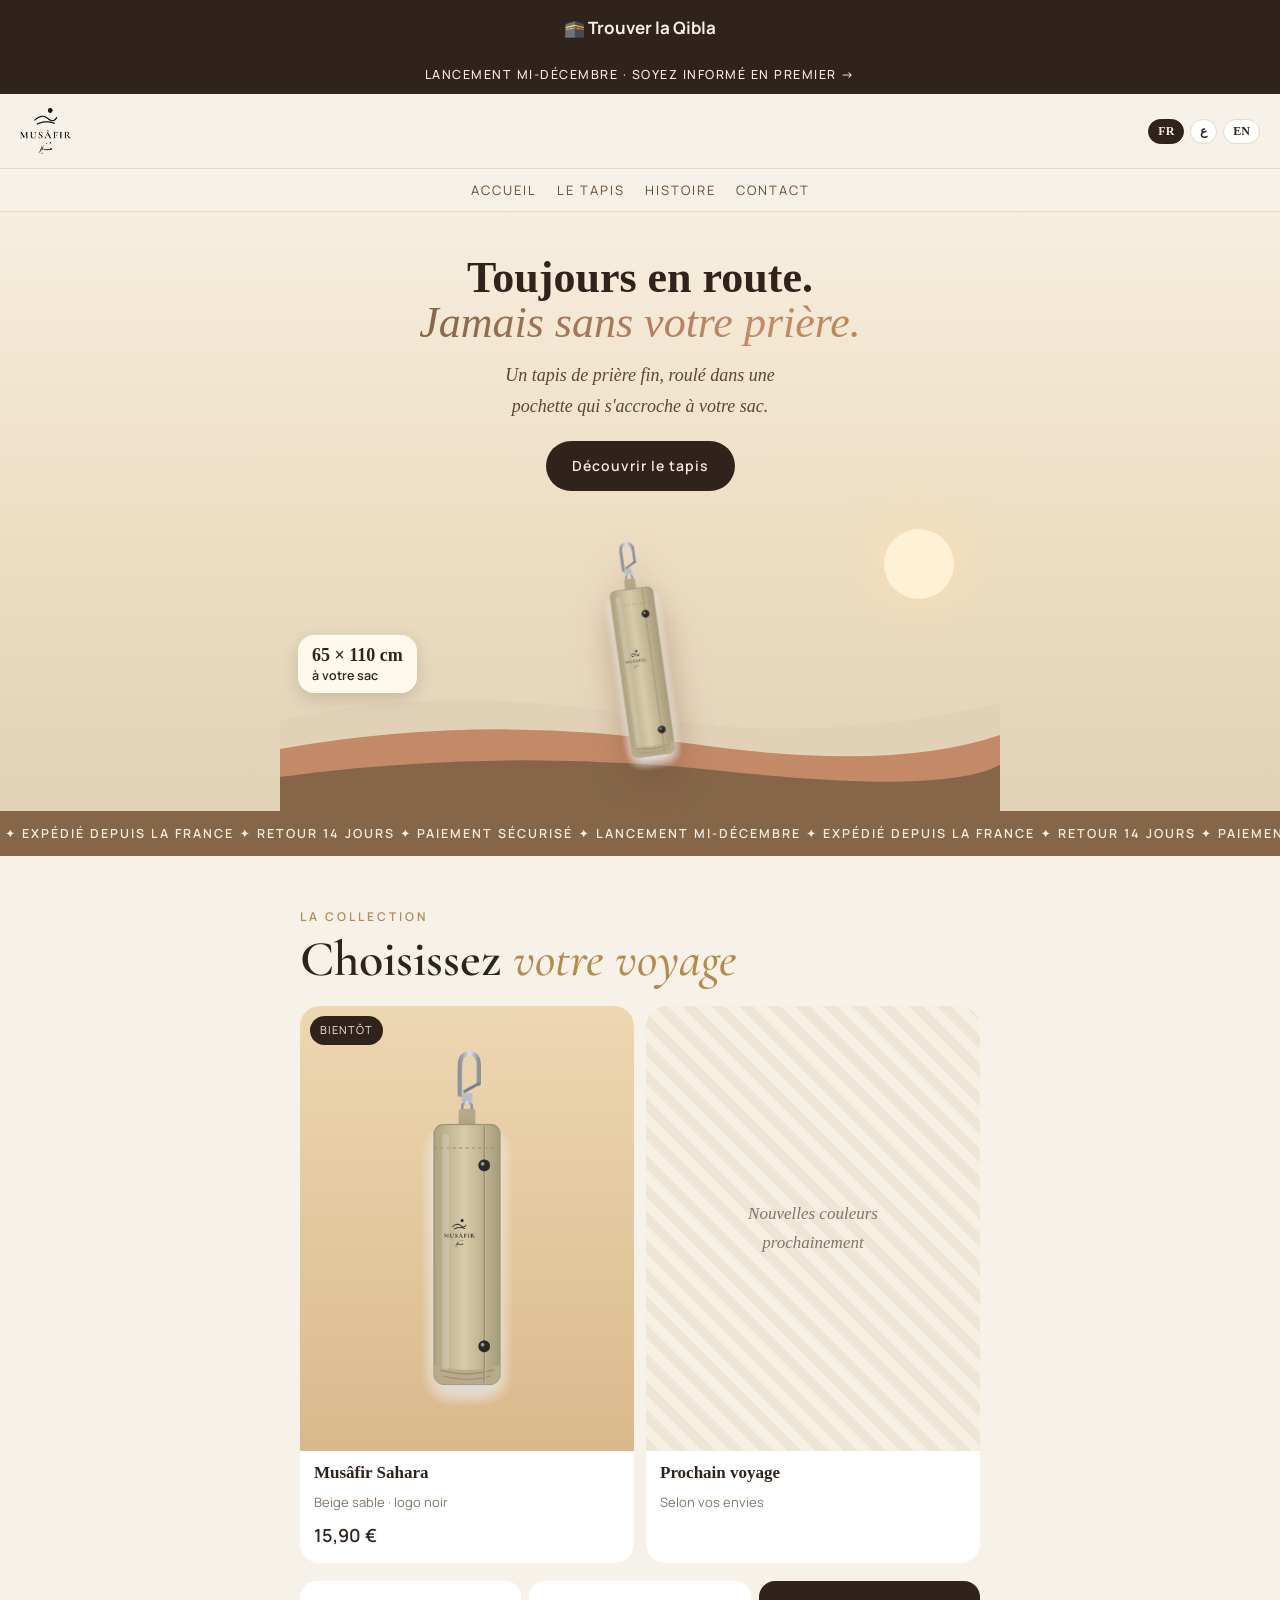
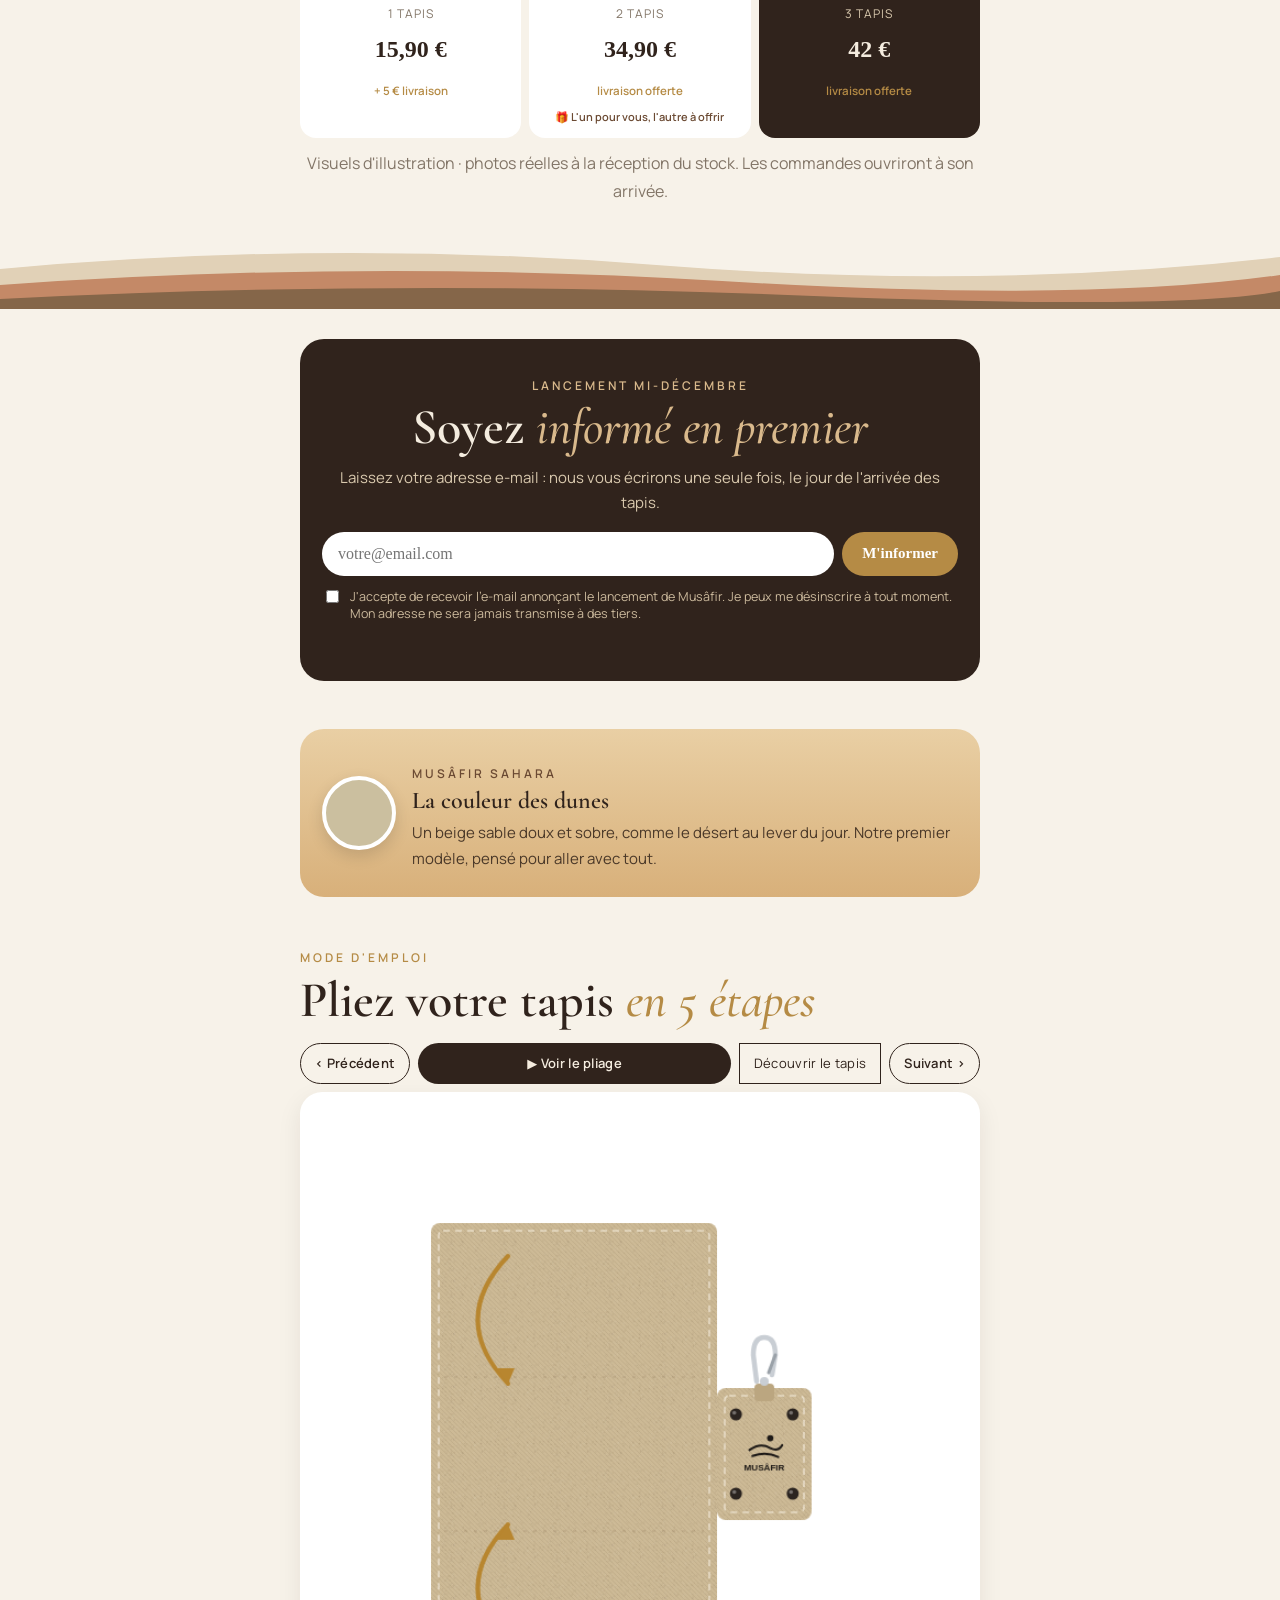
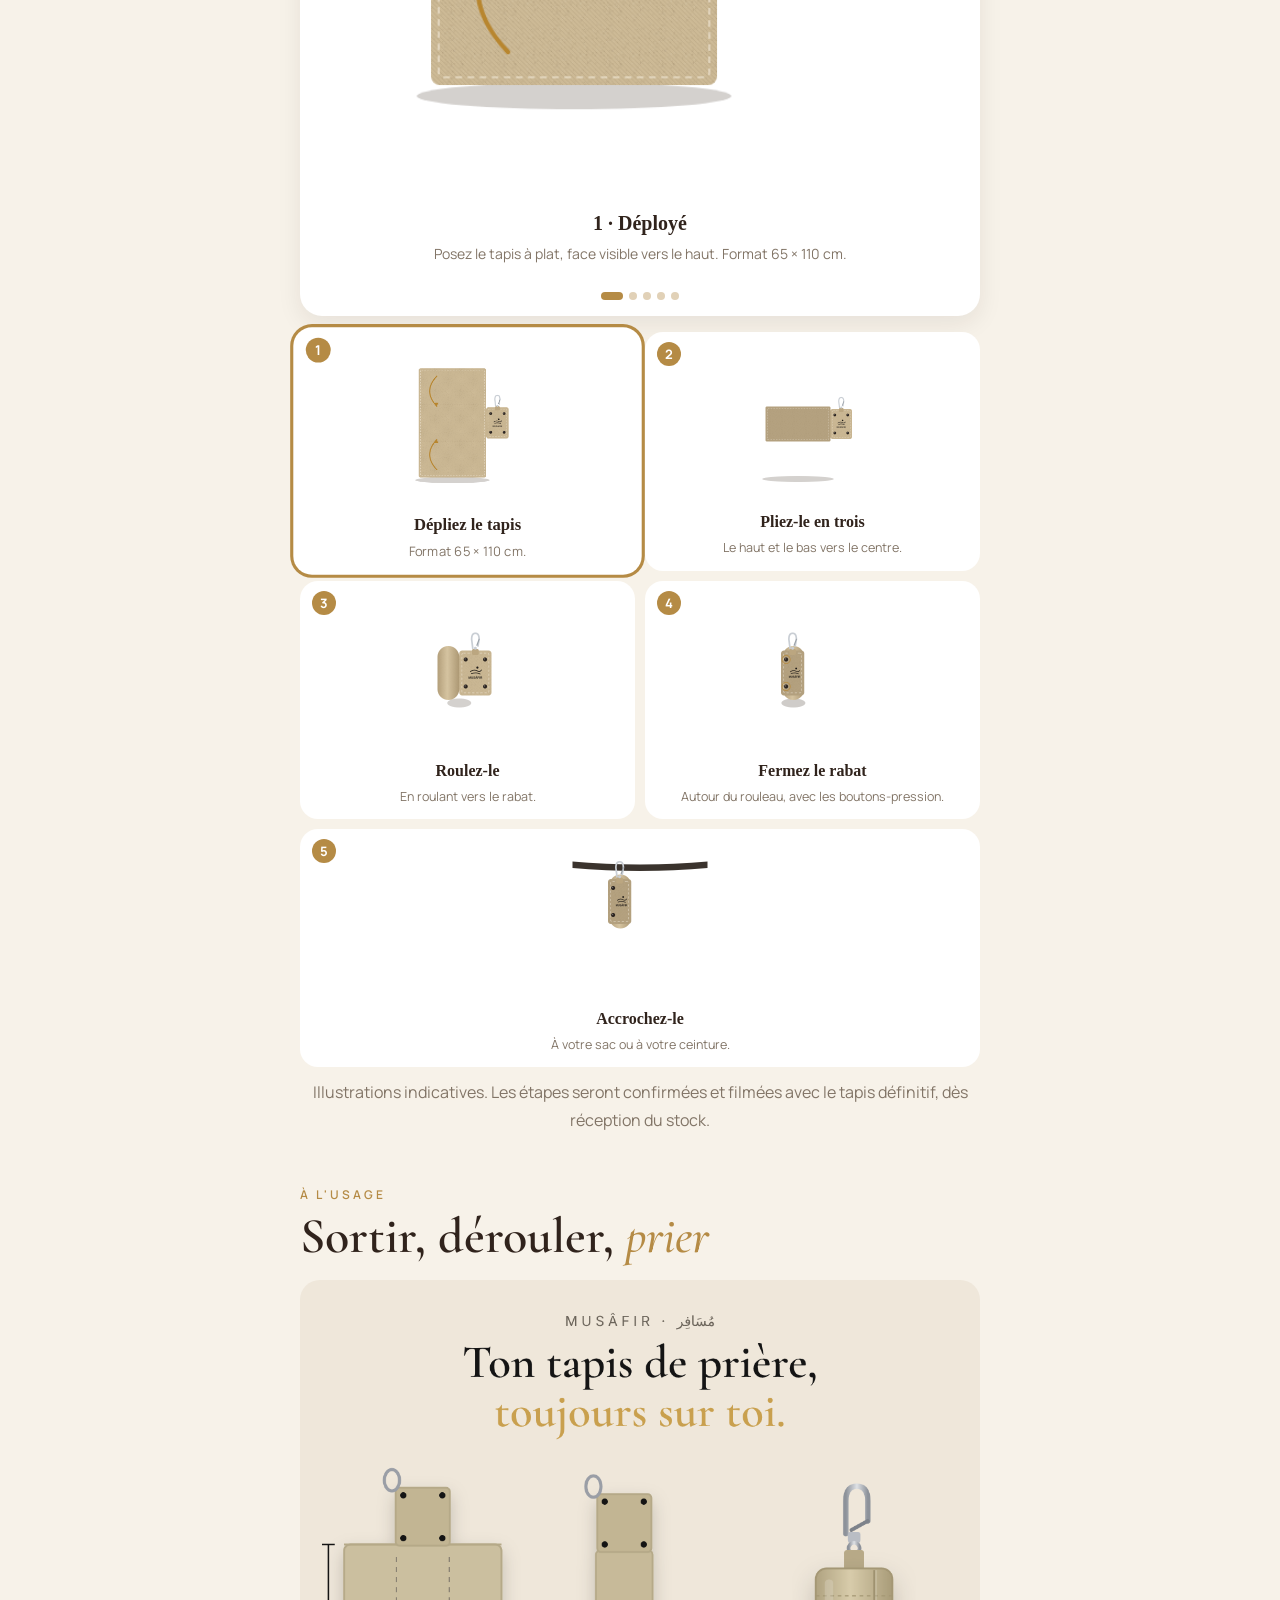
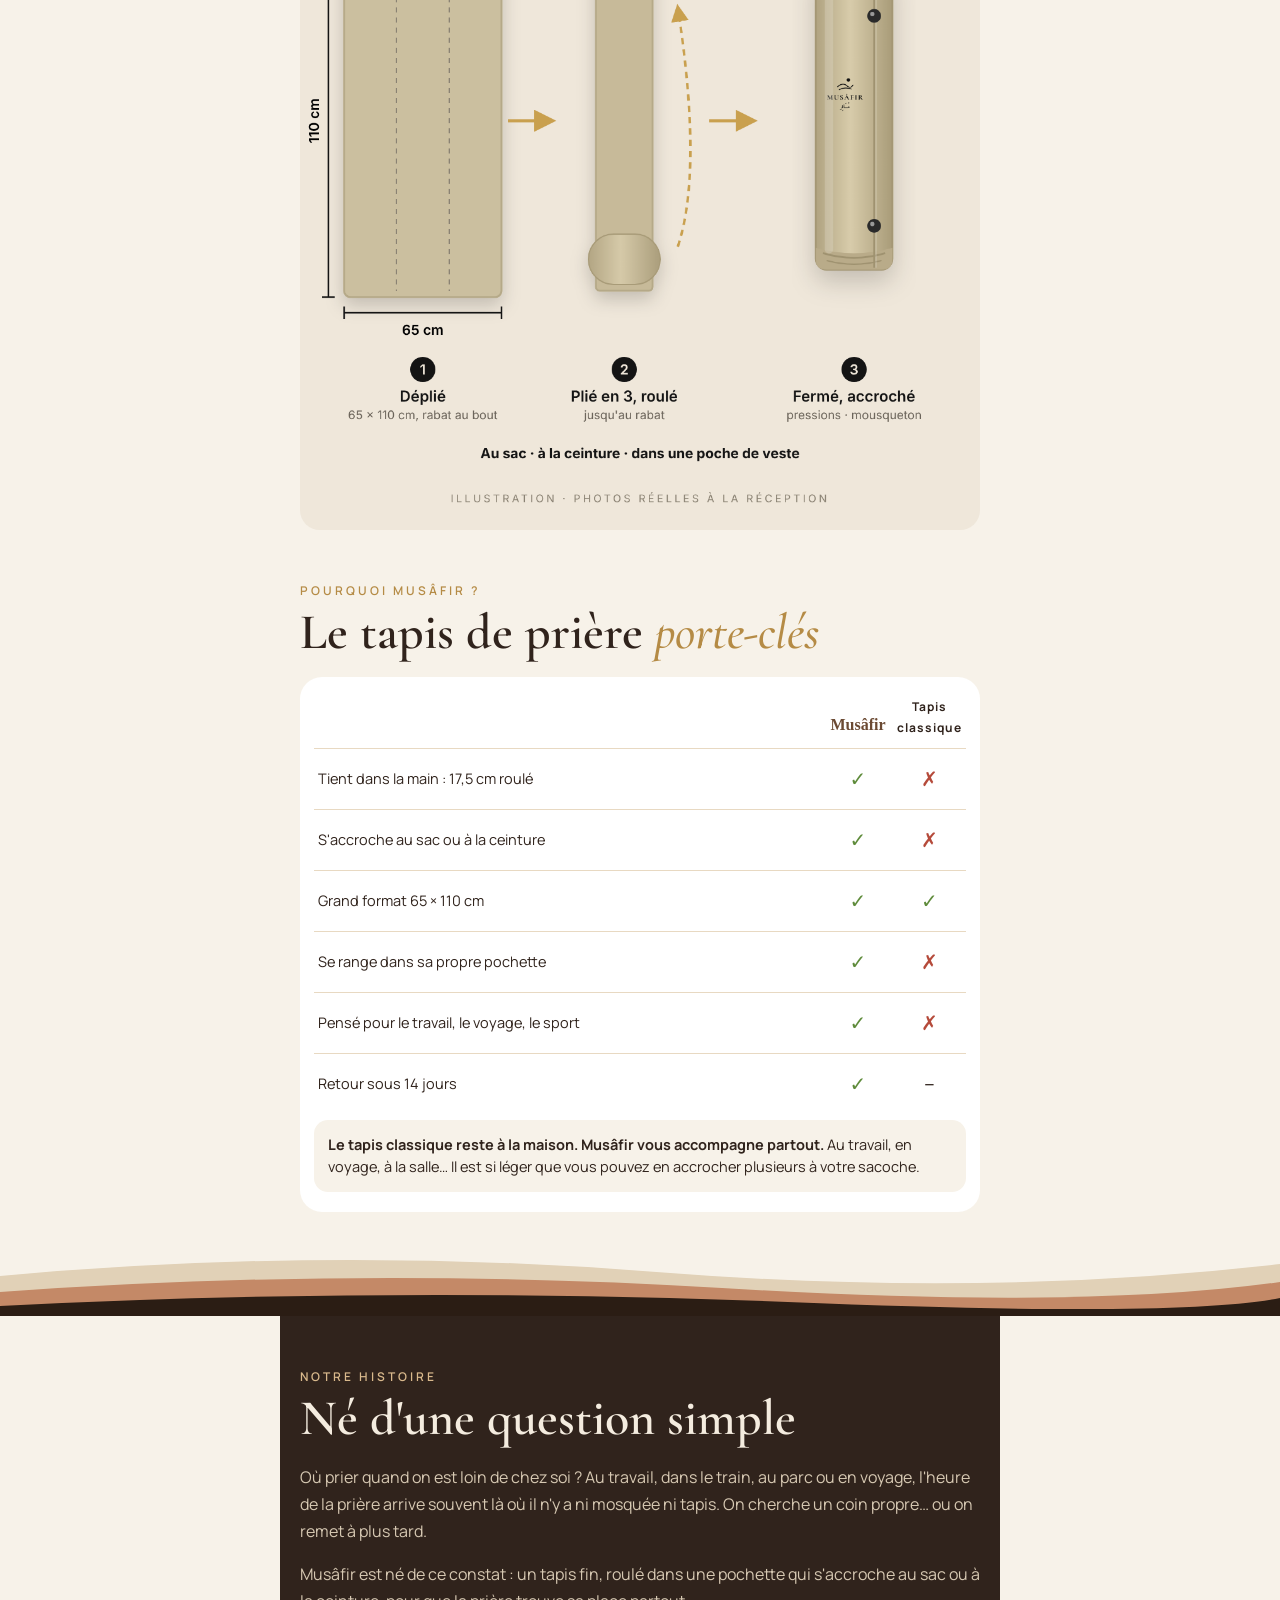
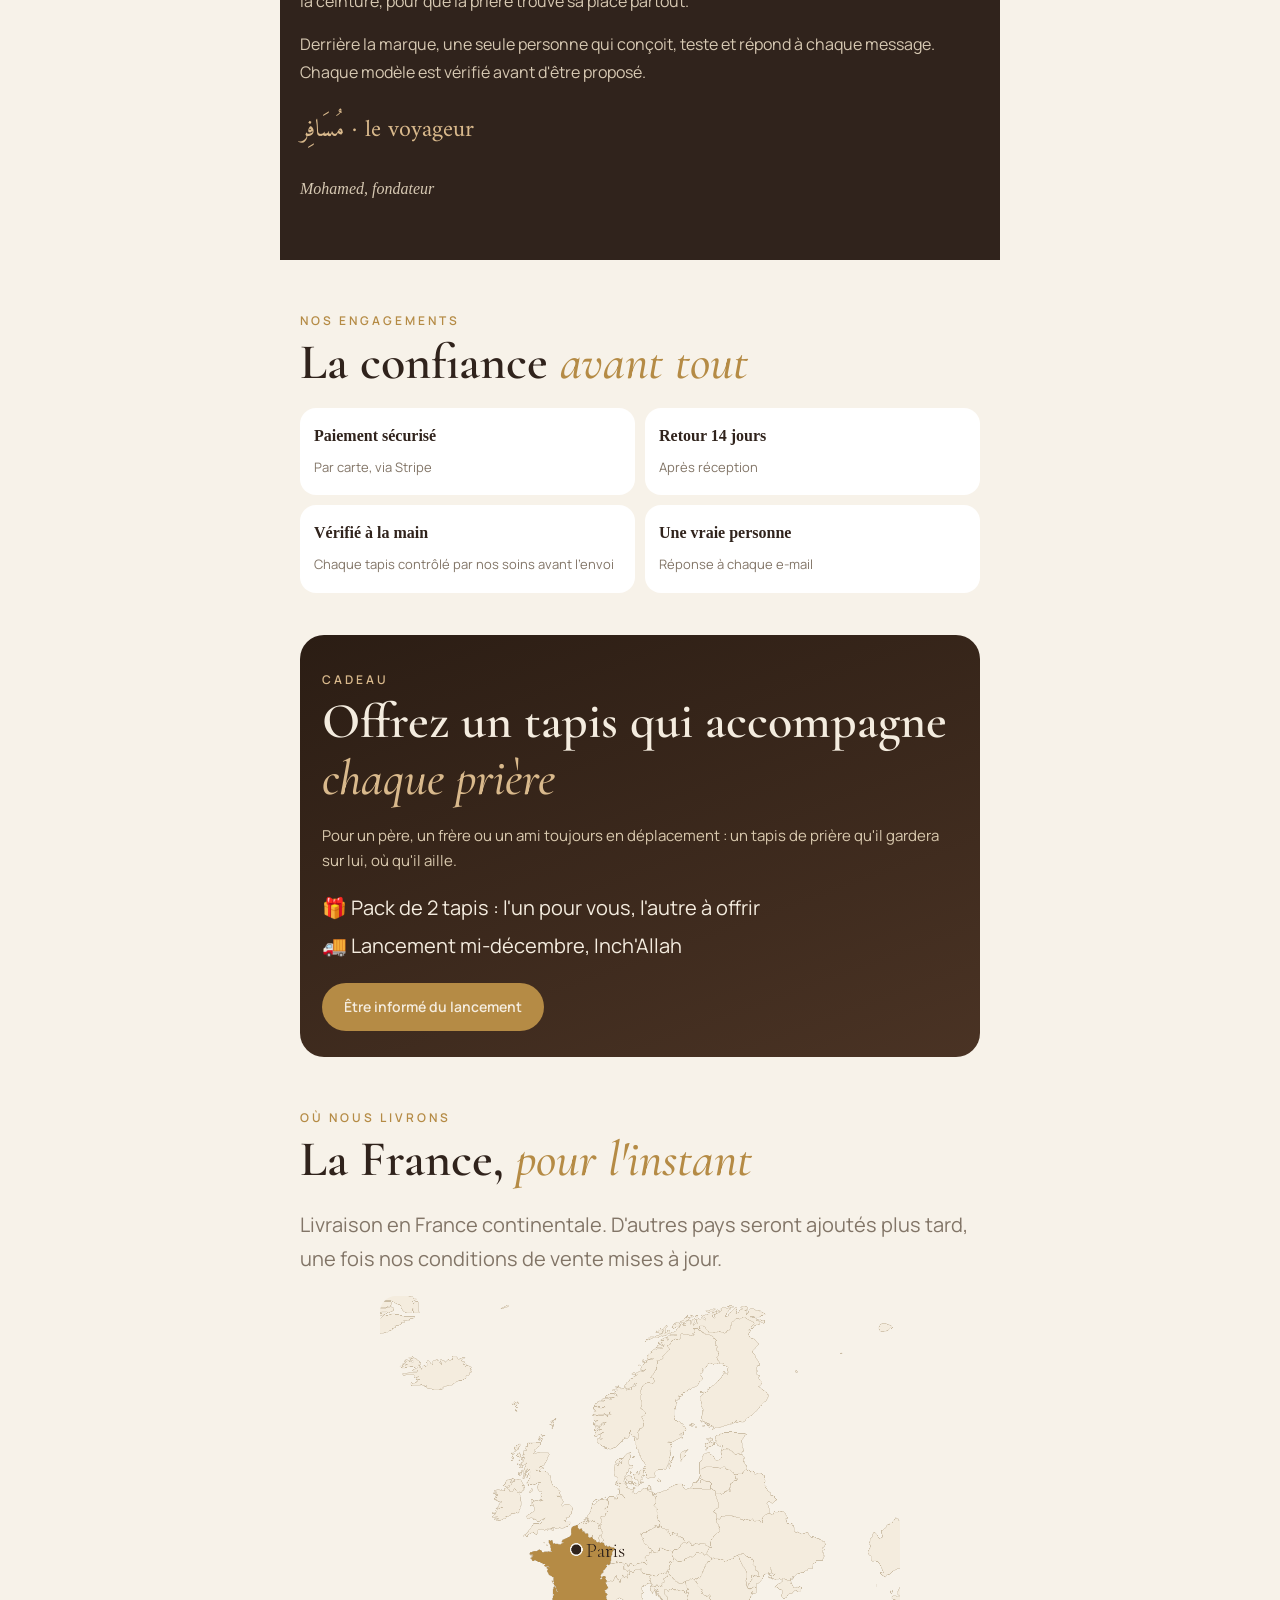
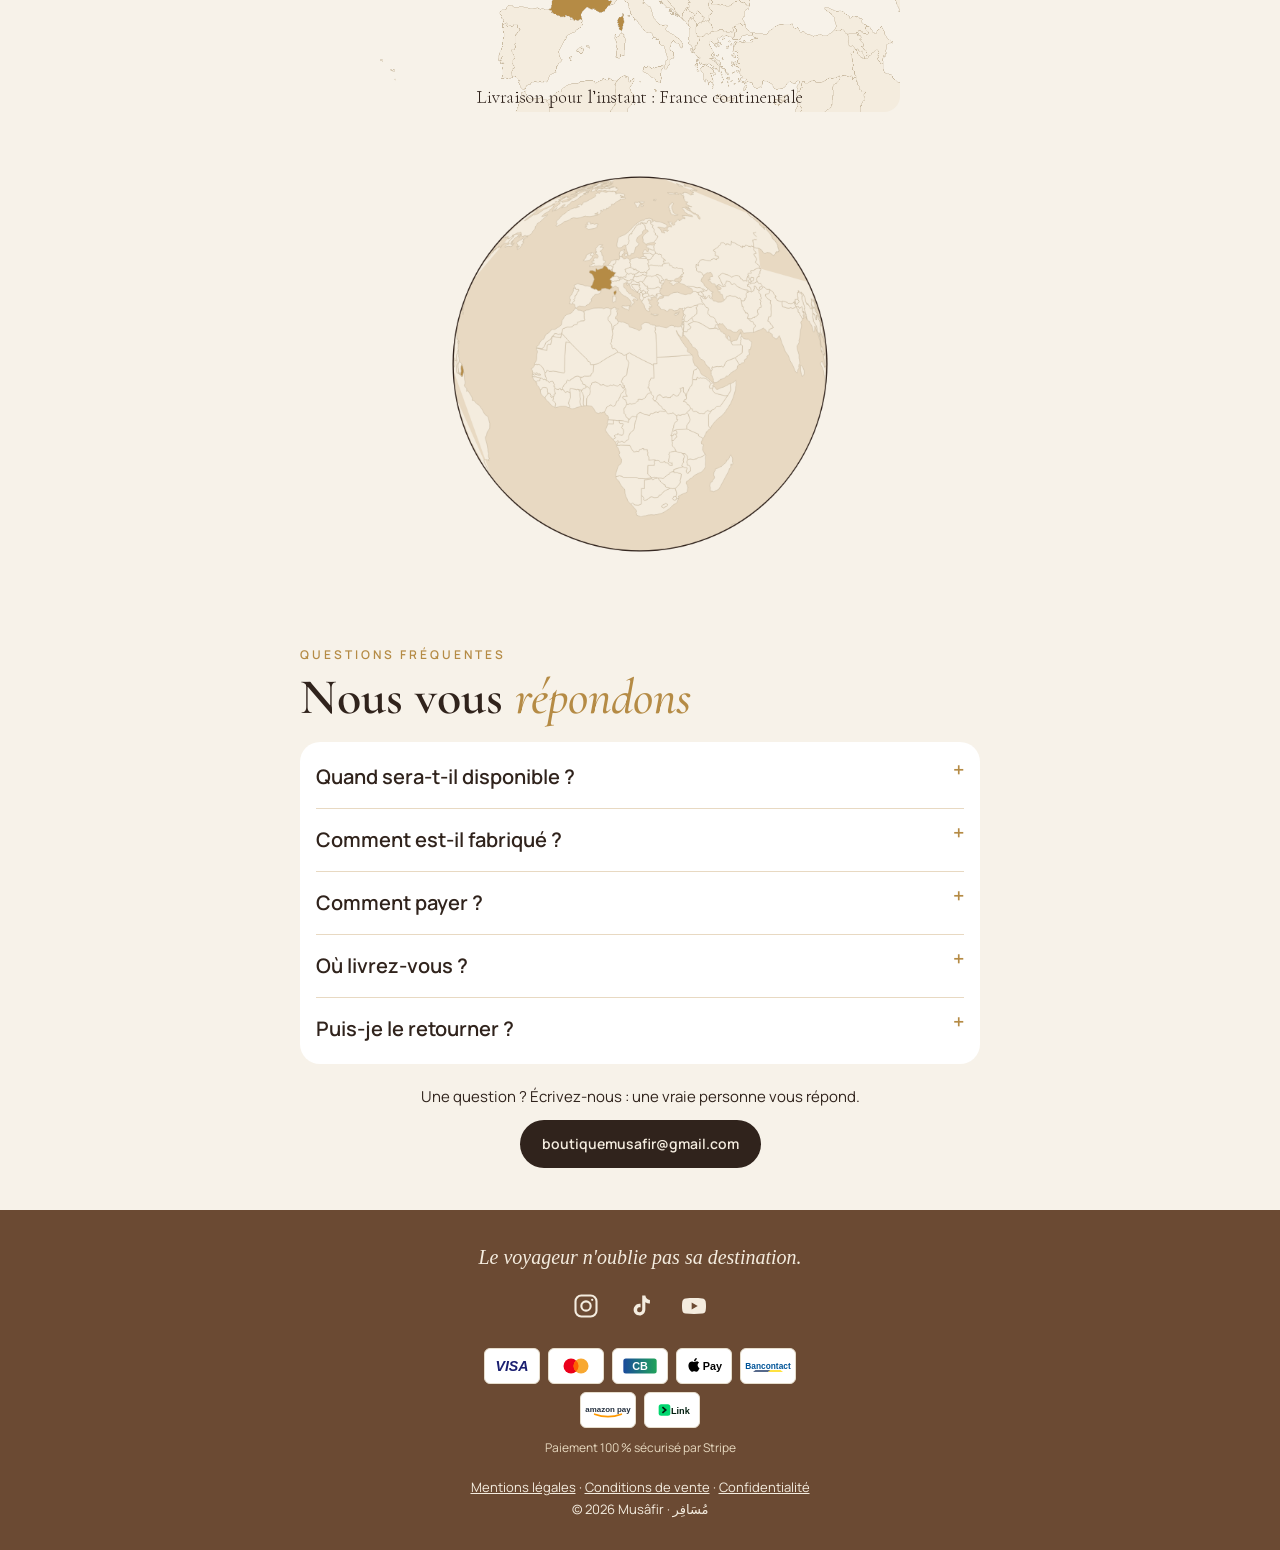
==== commit 0aeaf2b1: "Refonte : retrait des mentions Ramadan (section cadeau neutre, sans délai promis) Co-Authored-By: Cl" ====
--- a/refonte/index.html
+++ b/refonte/index.html
@@ -177,9 +177,9 @@
 <p class="ar" data-i="sar">مُسَافِر · le voyageur</p><p class="sig" data-i="sig">Mohamed, fondateur</p></section>
 <section><span class="kick" data-i="ek">Nos engagements</span><h2 data-i="et">La confiance <em>avant tout</em></h2>
 <div class="eng"><div data-i="e1"><b>Paiement sécurisé</b><span>Par carte, via Stripe</span></div><div data-i="e2"><b>Retour 14 jours</b><span>Après réception</span></div><div data-i="e3"><b>Vérifié à la main</b><span>Chaque tapis contrôlé par nos soins avant l'envoi</span></div><div data-i="e4"><b>Une vraie personne</b><span>Réponse à chaque e-mail</span></div></div></section>
-<section id="cadeau" style="padding-top:0"><div class="gift-box"><span class="kick" style="color:var(--dune)" data-i="rk">Ramadan 2027</span><h2 data-i="rt">Offrez un tapis qui accompagne <em>chaque prière</em></h2>
+<section id="cadeau" style="padding-top:0"><div class="gift-box"><span class="kick" style="color:var(--dune)" data-i="rk">Cadeau</span><h2 data-i="rt">Offrez un tapis qui accompagne <em>chaque prière</em></h2>
 <p data-i="rp">Pour un père, un frère ou un ami toujours en déplacement : un tapis de prière qu'il gardera sur lui, où qu'il aille.</p>
-<ul><li data-i="rl1">🎁 Pack de 2 tapis : l'un pour vous, l'autre à offrir</li><li data-i="rl2">🚚 Lancement mi-décembre, Inch'Allah : de quoi offrir avant le Ramadan</li></ul>
+<ul><li data-i="rl1">🎁 Pack de 2 tapis : l'un pour vous, l'autre à offrir</li><li data-i="rl2">🚚 Lancement mi-décembre, Inch'Allah</li></ul>
 <a class="btn2" href="#attente" data-i="rb">Être informé du lancement</a></div></section>
 <section id="monde" style="padding-top:0">
   <span class="kick" data-i="xk">Où nous livrons</span>
@@ -214,7 +214,7 @@
 <details><summary data-i="q5">Puis-je le retourner ?</summary><p data-i="r5">Oui, vous disposez de 14 jours après réception pour changer d'avis. Le détail est dans nos <a href="cgv.html">conditions de vente</a>.</p></details>
 </div><div class="mail"><span data-i="mq">Une question ? Écrivez-nous : une vraie personne vous répond.</span><a class="btn2" href="mailto:boutiquemusafir@gmail.com">boutiquemusafir@gmail.com</a></div></section>
 <a class="stick" id="stick" href="#attente" data-i="stk">Être prévenu du lancement</a><footer><div class="s" data-i="fs">Le voyageur n'oublie pas sa destination.</div><div class="ficons"><a href="https://www.instagram.com/musafir.officiel/" target="_blank" rel="noopener" aria-label="Instagram"><svg viewBox="0 0 24 24" fill="none" stroke="currentColor" stroke-width="1.8"><rect x="3" y="3" width="18" height="18" rx="5"/><circle cx="12" cy="12" r="4"/><circle cx="17.3" cy="6.7" r="1" fill="currentColor" stroke="none"/></svg></a><a href="https://www.tiktok.com/@musafir.officiel" target="_blank" rel="noopener" aria-label="TikTok"><svg viewBox="0 0 24 24" fill="currentColor"><path d="M16.6 3c.3 2.2 1.6 3.6 3.9 3.8v3.1c-1.4.1-2.6-.3-3.9-1.1v5.9c0 3.7-3 5.9-6 5.3-3.4-.6-5-4.2-3.5-7.2 1-2 3.2-3.1 5.4-2.7v3.2c-1.2-.4-2.6.2-2.9 1.4-.4 1.4.6 2.6 1.9 2.7 1.4.1 2.4-1 2.4-2.4V3h2.7z"/></svg></a><a href="https://www.youtube.com/@musafir.officiel" target="_blank" rel="noopener" aria-label="YouTube"><svg viewBox="0 0 24 24" fill="currentColor"><path d="M22 8.2c-.2-1.5-1.3-2.6-2.8-2.7C16.9 5.3 14.5 5.2 12 5.2s-4.9.1-7.2.3C3.3 5.6 2.2 6.7 2 8.2c-.2 1.3-.3 2.5-.3 3.8s.1 2.5.3 3.8c.2 1.5 1.3 2.6 2.8 2.7 2.3.2 4.7.3 7.2.3s4.9-.1 7.2-.3c1.5-.1 2.6-1.2 2.8-2.7.2-1.3.3-2.5.3-3.8s-.1-2.5-.3-3.8zM10 15V9l5.2 3L10 15z"/></svg></a></div><div class="fpay"><span class="pb" style="background:#fff;border-color:#e5dccb"><svg viewBox="0 0 60 24"><text x="30" y="18" text-anchor="middle" font-family="Arial Black,Arial" font-weight="900" font-style="italic" font-size="17" fill="#1A1F71">VISA</text></svg></span><span class="pb" style="background:#fff;border-color:#e5dccb"><svg viewBox="0 0 60 24"><circle cx="24" cy="12" r="9" fill="#EB001B"/><circle cx="36" cy="12" r="9" fill="#F79E1B" fill-opacity=".9"/><path d="M30 5.3a9 9 0 0 1 0 13.4a9 9 0 0 1 0-13.4z" fill="#FF5F00"/></svg></span><span class="pb" style="background:#fff;border-color:#e5dccb"><svg viewBox="0 0 60 24"><defs><linearGradient id="cbg" x1="0" x2="1"><stop offset="0" stop-color="#1A4A9C"/><stop offset="1" stop-color="#20A35A"/></linearGradient></defs><rect x="10" y="3" width="40" height="18" rx="3" fill="url(#cbg)"/><text x="30" y="17" text-anchor="middle" font-family="Arial" font-weight="700" font-size="13" fill="#fff">CB</text></svg></span><span class="pb" style="background:#fff;border-color:#e5dccb"><svg viewBox="0 0 60 24"><path d="M17.3 8.6c.6-.8 1-1.8.9-2.8-.9 0-2 .6-2.6 1.4-.6.6-1 1.7-.9 2.7 1 .1 2-.5 2.6-1.3zm.9 1.4c-1.4-.1-2.7.8-3.3.8-.7 0-1.7-.8-2.9-.8-1.5 0-2.8.9-3.6 2.2-1.5 2.7-.4 6.6 1.1 8.7.7 1 1.6 2.2 2.7 2.1 1.1 0 1.5-.7 2.8-.7s1.7.7 2.9.7c1.2 0 1.9-1 2.6-2.1.8-1.2 1.2-2.4 1.2-2.5 0 0-2.3-.9-2.4-3.6 0-2.2 1.8-3.3 1.9-3.4-1-1.5-2.6-1.7-3.1-1.7z" fill="#000" transform="translate(4 -3) scale(.95)"/><text x="40" y="17" text-anchor="middle" font-family="Arial" font-weight="600" font-size="13" fill="#000">Pay</text></svg></span><span class="pb" style="background:#fff;border-color:#e5dccb"><svg viewBox="0 0 60 24"><text x="30" y="16" text-anchor="middle" font-family="Arial" font-weight="700" font-size="10" fill="#005498">Bancontact</text><path d="M12 19h18l3-2H15z" fill="#1E3764"/><path d="M30 19h18l-3-2H33z" fill="#FFD800"/></svg></span><span class="pb" style="background:#fff;border-color:#e5dccb"><svg viewBox="0 0 60 24"><text x="30" y="14" text-anchor="middle" font-family="Arial" font-weight="700" font-size="9.5" fill="#232F3E">amazon pay</text><path d="M14 17q16 6 32 0" fill="none" stroke="#FF9900" stroke-width="2" stroke-linecap="round"/></svg></span><span class="pb" style="background:#fff;border-color:#e5dccb"><svg viewBox="0 0 60 24"><rect x="14" y="5" width="14" height="14" rx="3" fill="#00D66F"/><path d="M18.5 8.5l4 3.5-4 3.5" fill="none" stroke="#011E0F" stroke-width="2"/><text x="40" y="16.5" text-anchor="middle" font-family="Arial" font-weight="700" font-size="11" fill="#011E0F">Link</text></svg></span></div><p class="fsec" data-i="psec">Paiement 100 % sécurisé par Stripe</p><span class="legal"><a href="mentions-legales.html" data-i="l1">Mentions légales</a> · <a href="cgv.html" data-i="l2">Conditions de vente</a> · <a href="confidentialite.html" data-i="l3">Confidentialité</a></span><br>© 2026 Musâfir · مُسَافِر</footer>
-<script>const T={"ar": {"xk": "أين نوصل", "xt": "فرنسا، <em>في الوقت الحالي</em>", "xp": "نوصل حاليًا إلى فرنسا القارية. ستُضاف دول أخرى لاحقًا، بعد تحديث شروط البيع.", "xq": "🕋 اتجاه القبلة", "xd": "اكتشف السجادة", "plp": "السابق ›", "pln": "‹ التالي", "qbn": "بوصلة تقريبية. لمعايرتها، حرّك الهاتف على شكل الرقم 8.", "r1": "ابتداءً من منتصف ديسمبر، عند وصول المخزون. ستُفتح الطلبات حينها.", "r2": "صمّمتها مُسافر، وصنعها شريك اخترناه بعناية. نفحص كل سجادة بأنفسنا عند وصولها، قبل الشحن.", "qbk": "أداة مجانية", "qbt": "اتجاه <em>القبلة</em>", "qbp": "أينما كنت، يدلّك هاتفك على اتجاه الكعبة. أمسكه مستويًا وبعيدًا عن المعادن.", "qbb": "تشغيل البوصلة", "plb": "▶ شاهد طريقة الطي", "stk": "أعلمني بالإطلاق", "bar": "<a href=\"#attente\" style=\"color:inherit;text-decoration:none\">الإطلاق منتصف ديسمبر · كن أول من يعلم ←</a>", "m1": "الرئيسية", "m2": "السجادة", "m3": "قصتنا", "m4": "تواصل", "h1": "دائمًا في الطريق.<br><em>ولا تفارقك صلاتك.</em>", "hp": "سجادة صلاة رقيقة، ملفوفة في حقيبة صغيرة تُعلَّق بحقيبتك.", "hb": "اكتشف السجادة", "badge": "<b>65 × 110 سم</b>معلّقة بحقيبتك", "marq": "تُشحن من فرنسا ✦ إرجاع خلال 14 يومًا ✦ دفع آمن ✦ الإطلاق في منتصف ديسمبر ✦&nbsp;", "ck": "المجموعة", "ct": "اختر <em>رحلتك</em>", "soon": "قريبًا", "sah": "مُسافر صحراء", "sahd": "بيج رملي · شعار أسود", "nc": "ألوان جديدة<br>قريبًا", "pv": "الرحلة القادمة", "pvd": "حسب رغباتكم", "p1": "سجادة واحدة", "pl": "+ 5 € توصيل", "p2": "سجادتان", "pf": "توصيل مجاني", "p3": "3 سجادات", "pf2": "توصيل مجاني", "dt": "لون الكثبان", "dp": "بيج رملي هادئ وأنيق، كالصحراء عند الشروق. أول تصميم لنا، يناسب كل شيء.", "gk": "عند الاستعمال", "gt": "أخرجها، افردها، <em>صلِّ</em>", "whyk": "لماذا مُسافر؟", "whyt": "سجادة الصلاة <em>الميدالية</em>", "wclassic": "سجادة عادية", "w1": "تُحمل باليد: 17.5 سم ملفوفة", "w2": "تُعلَّق بالحقيبة أو الحزام", "w3": "مقاس كبير 65 × 110 سم", "w4": "تُحفظ في حقيبتها الخاصة", "w5": "مصممة للعمل والسفر والرياضة", "w6": "إرجاع خلال 14 يومًا", "wnote": "<b>السجادة العادية تبقى في البيت. مُسافر ترافقك في كل مكان.</b> في العمل، في السفر، في النادي… خفيفة لدرجة أنك تستطيع تعليق عدة قطع منها على حقيبتك.", "sk": "قصتنا", "st": "وُلدت من سؤال بسيط", "s1": "أين تصلي وأنت بعيد عن بيتك؟ في العمل، في القطار، في الحديقة أو في السفر، يأتي وقت الصلاة غالبًا حيث لا مسجد ولا سجادة. نبحث عن مكان نظيف… أو نؤجل.", "s2": "من هنا وُلدت مُسافر: سجادة رقيقة ملفوفة في حقيبة تُعلَّق بالحقيبة أو الحزام، لتجد الصلاة مكانها في كل مكان.", "s3": "وراء العلامة شخص واحد يصمم ويختبر ويرد على كل رسالة. كل تصميم يُختبر قبل أن يُعرض.", "sar": "مُسَافِر · المسافر", "sig": "محمد، المؤسس", "ek": "التزاماتنا", "et": "الثقة <em>أولًا</em>", "e1": "<b>دفع آمن</b><span>بالبطاقة عبر Stripe</span>", "e2": "<b>إرجاع 14 يومًا</b><span>بعد الاستلام</span>", "e3": "<b>فحص يدوي</b><span>نفحص كل سجادة بأنفسنا قبل الإرسال</span>", "e4": "<b>شخص حقيقي</b><span>رد على كل رسالة</span>", "fk": "طريقة الاستعمال", "fs": "المسافر لا ينسى وجهته.", "vis": "صور توضيحية · الصور الحقيقية عند استلام المخزون. تُفتح الطلبات عند وصوله.", "qk": "أسئلة شائعة", "qt": "نُجيبك", "q1": "متى ستكون متوفرة؟", "rl1": "🎁 عبوة من سجادتين: واحدة لك، وأخرى هدية", "q2": "كيف تُصنع؟", "rl2": "🚚 الإطلاق منتصف ديسمبر، إن شاء الله: لتقدّمها هديةً قبل رمضان", "q3": "كيف أدفع؟", "r3": "بالبطاقة البنكية عبر الإنترنت، من خلال خدمة Stripe الآمنة.", "q4": "أين توصلون؟", "r4": "داخل فرنسا القارية، عبر البريد الفرنسي. تُعرض التكاليف والمدة قبل الدفع.", "q5": "هل يمكنني إرجاعها؟", "r5": "نعم، لديك 14 يومًا بعد الاستلام. التفاصيل في <a href=\"cgv.html\">شروط البيع</a>.", "mq": "عندك سؤال؟ راسلنا، شخص حقيقي سيرد عليك.", "l1": "الإشعارات القانونية", "l2": "شروط البيع", "l3": "الخصوصية", "wk": "الإطلاق منتصف ديسمبر", "wt": "كن أول <em>من يعلم</em>", "wp": "اترك بريدك الإلكتروني: سنراسلك مرة واحدة فقط، يوم وصول السجادات.", "wb": "أعلمني", "wc": "أوافق على تلقي رسالة إطلاق مُسافر. يمكنني إلغاء الاشتراك في أي وقت.", "gtag": "🎁 واحدة لك، وأخرى هدية", "ft": "اطوِ سجادتك <em>في 5 خطوات</em>", "f1h": "افرد السجادة", "f1p": "المقاس 65 × 110 سم.", "f2h": "اطوها إلى ثلاثة", "f2p": "الأعلى والأسفل نحو الوسط.", "f3h": "لفّها", "f3p": "باللفّ نحو الغطاء.", "f4h": "أغلق الغطاء", "f4p": "حول اللفّة، بواسطة الكبسات.", "f5h": "علّقها", "f5p": "بحقيبتك أو حزامك.", "fnote": "رسوم توضيحية. سيتم تأكيد الخطوات وتصويرها مع السجادة النهائية عند استلام المخزون.", "rk": "رمضان 2027", "rt": "أهدِ سجادة ترافق <em>كل صلاة</em>", "rp": "لأبٍ أو أخٍ أو صديقٍ دائم التنقل: سجادة صلاة يحملها معه أينما ذهب.", "rb": "أعلمني بموعد الإطلاق", "psec": "دفع آمن 100% عبر Stripe" }, "en": {"xk": "Where we deliver", "xt": "France, <em>for now</em>", "xp": "We currently deliver to mainland France. Other countries will be added later, once our terms of sale are updated.", "xq": "🕋 Find the Qibla", "xd": "Discover the mat", "plp": "‹ Previous", "pln": "Next ›", "qbn": "Indicative compass. To calibrate it, draw an “8” with your phone.", "r1": "From mid-December, when the stock arrives. Orders will open then.", "r2": "It is designed by Musâfir and made by a partner we selected with care. Every mat is checked by us on arrival, before shipping.", "qbk": "Free tool", "qbt": "Find the <em>Qibla</em>", "qbp": "Wherever you are, your phone shows the direction of the Kaaba. Hold it flat, away from metal objects.", "qbb": "Turn on the compass", "plb": "▶ Watch the folding", "stk": "Notify me of the launch", "bar": "<a href=\"#attente\" style=\"color:inherit;text-decoration:none\">LAUNCHING MID-DECEMBER · BE THE FIRST TO KNOW →</a>", "m1": "Home", "m2": "The mat", "m3": "Story", "m4": "Contact", "h1": "Always on the road.<br><em>Never without your prayer.</em>", "hp": "A thin prayer mat, rolled into a pouch that clips onto your bag.", "hb": "Discover the mat", "badge": "<b>65 × 110 cm</b>on your bag", "marq": "SHIPPED FROM FRANCE ✦ 14-DAY RETURNS ✦ SECURE PAYMENT ✦ LAUNCH MID-DECEMBER ✦&nbsp;", "ck": "The collection", "ct": "Choose <em>your journey</em>", "soon": "SOON", "sah": "Musâfir Sahara", "sahd": "Sand beige · black logo", "nc": "New colours<br>coming soon", "pv": "Next journey", "pvd": "Up to you", "p1": "1 mat", "pl": "+ €5 delivery", "p2": "2 mats", "pf": "free delivery", "p3": "3 mats", "pf2": "free delivery", "dt": "The colour of the dunes", "dp": "A soft, simple sand beige, like the desert at sunrise. Our first design, made to go with everything.", "gk": "In use", "gt": "Take it out, unroll, <em>pray</em>", "whyk": "Why Musâfir?", "whyt": "The <em>keychain</em> prayer mat", "wclassic": "Classic mat", "w1": "Fits in your hand: 17.5 cm rolled", "w2": "Clips onto your bag or belt", "w3": "Large 65 × 110 cm size", "w4": "Stored in its own pouch", "w5": "Made for work, travel and sport", "w6": "14-day returns", "wnote": "<b>A classic mat stays at home. Musâfir goes everywhere with you.</b> Work, travel, the gym… It is so light you can clip several onto your bag.", "sk": "Our story", "st": "Born from a simple question", "s1": "Where do you pray when you are far from home? At work, on the train, in the park or travelling, prayer time often comes where there is no mosque and no mat. We look for a clean spot… or we put it off.", "s2": "Musâfir was born from this: a thin mat, rolled into a pouch that clips onto a bag or belt, so prayer finds its place everywhere.", "s3": "Behind the brand is one person who designs, tests and answers every message. Every design is checked before it is offered.", "sar": "مُسَافِر · the traveller", "sig": "Mohamed, founder", "ek": "Our promises", "et": "Trust <em>first</em>", "e1": "<b>Secure payment</b><span>By card, via Stripe</span>", "e2": "<b>14-day returns</b><span>After delivery</span>", "e3": "<b>Checked by hand</b><span>Every mat inspected by us before shipping</span>", "e4": "<b>A real person</b><span>A reply to every email</span>", "fk": "How to use", "fs": "The traveller never forgets his destination.", "vis": "Illustrations · real photos when the stock arrives. Orders open on arrival.", "qk": "FAQ", "qt": "We <em>answer</em>", "q1": "When will it be available?", "rl1": "🎁 Pack of 2 mats: one for you, one to give", "q2": "How is it made?", "rl2": "🚚 Launching mid-December, in shaa Allah: in time to give before Ramadan", "q3": "How do I pay?", "r3": "By card, online, through the secure provider Stripe.", "q4": "Where do you deliver?", "r4": "Mainland France, by La Poste. Costs and delivery time are shown before payment.", "q5": "Can I return it?", "r5": "Yes, you have 14 days after delivery to change your mind. Details in our <a href=\"cgv.html\">terms of sale</a>.", "mq": "A question? Write to us, a real person will answer.", "l1": "Legal notice", "l2": "Terms of sale", "l3": "Privacy", "wk": "Launching mid-December", "wt": "Be the <em>first to know</em>", "wp": "Leave your email: we will write to you only once, the day the mats arrive.", "wb": "Notify me", "wc": "I agree to receive the Musâfir launch email. I can unsubscribe at any time.", "gtag": "🎁 One for you, one to give", "ft": "Fold your mat <em>in 5 steps</em>", "f1h": "Unfold the mat", "f1p": "Size 65 × 110 cm.", "f2h": "Fold it in three", "f2p": "Top and bottom onto the centre.", "f3h": "Roll it up", "f3p": "Rolling towards the flap.", "f4h": "Close the flap", "f4p": "Around the roll, with the press studs.", "f5h": "Clip it on", "f5p": "To your bag or belt.", "fnote": "Illustrations for guidance. The steps will be confirmed and filmed with the final mat when the stock arrives.", "rk": "Ramadan 2027", "rt": "Give a mat that goes with <em>every prayer</em>", "rp": "For a father, a brother or a friend always on the move: a prayer mat he will keep with him wherever he goes.", "rb": "Notify me at launch", "psec": "100% secure payment by Stripe" }};
+<script>const T={"ar": {"xk": "أين نوصل", "xt": "فرنسا، <em>في الوقت الحالي</em>", "xp": "نوصل حاليًا إلى فرنسا القارية. ستُضاف دول أخرى لاحقًا، بعد تحديث شروط البيع.", "xq": "🕋 اتجاه القبلة", "xd": "اكتشف السجادة", "plp": "السابق ›", "pln": "‹ التالي", "qbn": "بوصلة تقريبية. لمعايرتها، حرّك الهاتف على شكل الرقم 8.", "r1": "ابتداءً من منتصف ديسمبر، عند وصول المخزون. ستُفتح الطلبات حينها.", "r2": "صمّمتها مُسافر، وصنعها شريك اخترناه بعناية. نفحص كل سجادة بأنفسنا عند وصولها، قبل الشحن.", "qbk": "أداة مجانية", "qbt": "اتجاه <em>القبلة</em>", "qbp": "أينما كنت، يدلّك هاتفك على اتجاه الكعبة. أمسكه مستويًا وبعيدًا عن المعادن.", "qbb": "تشغيل البوصلة", "plb": "▶ شاهد طريقة الطي", "stk": "أعلمني بالإطلاق", "bar": "<a href=\"#attente\" style=\"color:inherit;text-decoration:none\">الإطلاق منتصف ديسمبر · كن أول من يعلم ←</a>", "m1": "الرئيسية", "m2": "السجادة", "m3": "قصتنا", "m4": "تواصل", "h1": "دائمًا في الطريق.<br><em>ولا تفارقك صلاتك.</em>", "hp": "سجادة صلاة رقيقة، ملفوفة في حقيبة صغيرة تُعلَّق بحقيبتك.", "hb": "اكتشف السجادة", "badge": "<b>65 × 110 سم</b>معلّقة بحقيبتك", "marq": "تُشحن من فرنسا ✦ إرجاع خلال 14 يومًا ✦ دفع آمن ✦ الإطلاق في منتصف ديسمبر ✦&nbsp;", "ck": "المجموعة", "ct": "اختر <em>رحلتك</em>", "soon": "قريبًا", "sah": "مُسافر صحراء", "sahd": "بيج رملي · شعار أسود", "nc": "ألوان جديدة<br>قريبًا", "pv": "الرحلة القادمة", "pvd": "حسب رغباتكم", "p1": "سجادة واحدة", "pl": "+ 5 € توصيل", "p2": "سجادتان", "pf": "توصيل مجاني", "p3": "3 سجادات", "pf2": "توصيل مجاني", "dt": "لون الكثبان", "dp": "بيج رملي هادئ وأنيق، كالصحراء عند الشروق. أول تصميم لنا، يناسب كل شيء.", "gk": "عند الاستعمال", "gt": "أخرجها، افردها، <em>صلِّ</em>", "whyk": "لماذا مُسافر؟", "whyt": "سجادة الصلاة <em>الميدالية</em>", "wclassic": "سجادة عادية", "w1": "تُحمل باليد: 17.5 سم ملفوفة", "w2": "تُعلَّق بالحقيبة أو الحزام", "w3": "مقاس كبير 65 × 110 سم", "w4": "تُحفظ في حقيبتها الخاصة", "w5": "مصممة للعمل والسفر والرياضة", "w6": "إرجاع خلال 14 يومًا", "wnote": "<b>السجادة العادية تبقى في البيت. مُسافر ترافقك في كل مكان.</b> في العمل، في السفر، في النادي… خفيفة لدرجة أنك تستطيع تعليق عدة قطع منها على حقيبتك.", "sk": "قصتنا", "st": "وُلدت من سؤال بسيط", "s1": "أين تصلي وأنت بعيد عن بيتك؟ في العمل، في القطار، في الحديقة أو في السفر، يأتي وقت الصلاة غالبًا حيث لا مسجد ولا سجادة. نبحث عن مكان نظيف… أو نؤجل.", "s2": "من هنا وُلدت مُسافر: سجادة رقيقة ملفوفة في حقيبة تُعلَّق بالحقيبة أو الحزام، لتجد الصلاة مكانها في كل مكان.", "s3": "وراء العلامة شخص واحد يصمم ويختبر ويرد على كل رسالة. كل تصميم يُختبر قبل أن يُعرض.", "sar": "مُسَافِر · المسافر", "sig": "محمد، المؤسس", "ek": "التزاماتنا", "et": "الثقة <em>أولًا</em>", "e1": "<b>دفع آمن</b><span>بالبطاقة عبر Stripe</span>", "e2": "<b>إرجاع 14 يومًا</b><span>بعد الاستلام</span>", "e3": "<b>فحص يدوي</b><span>نفحص كل سجادة بأنفسنا قبل الإرسال</span>", "e4": "<b>شخص حقيقي</b><span>رد على كل رسالة</span>", "fk": "طريقة الاستعمال", "fs": "المسافر لا ينسى وجهته.", "vis": "صور توضيحية · الصور الحقيقية عند استلام المخزون. تُفتح الطلبات عند وصوله.", "qk": "أسئلة شائعة", "qt": "نُجيبك", "q1": "متى ستكون متوفرة؟", "rl1": "🎁 عبوة من سجادتين: واحدة لك، وأخرى هدية", "q2": "كيف تُصنع؟", "rl2": "🚚 الإطلاق منتصف ديسمبر، إن شاء الله", "q3": "كيف أدفع؟", "r3": "بالبطاقة البنكية عبر الإنترنت، من خلال خدمة Stripe الآمنة.", "q4": "أين توصلون؟", "r4": "داخل فرنسا القارية، عبر البريد الفرنسي. تُعرض التكاليف والمدة قبل الدفع.", "q5": "هل يمكنني إرجاعها؟", "r5": "نعم، لديك 14 يومًا بعد الاستلام. التفاصيل في <a href=\"cgv.html\">شروط البيع</a>.", "mq": "عندك سؤال؟ راسلنا، شخص حقيقي سيرد عليك.", "l1": "الإشعارات القانونية", "l2": "شروط البيع", "l3": "الخصوصية", "wk": "الإطلاق منتصف ديسمبر", "wt": "كن أول <em>من يعلم</em>", "wp": "اترك بريدك الإلكتروني: سنراسلك مرة واحدة فقط، يوم وصول السجادات.", "wb": "أعلمني", "wc": "أوافق على تلقي رسالة إطلاق مُسافر. يمكنني إلغاء الاشتراك في أي وقت.", "gtag": "🎁 واحدة لك، وأخرى هدية", "ft": "اطوِ سجادتك <em>في 5 خطوات</em>", "f1h": "افرد السجادة", "f1p": "المقاس 65 × 110 سم.", "f2h": "اطوها إلى ثلاثة", "f2p": "الأعلى والأسفل نحو الوسط.", "f3h": "لفّها", "f3p": "باللفّ نحو الغطاء.", "f4h": "أغلق الغطاء", "f4p": "حول اللفّة، بواسطة الكبسات.", "f5h": "علّقها", "f5p": "بحقيبتك أو حزامك.", "fnote": "رسوم توضيحية. سيتم تأكيد الخطوات وتصويرها مع السجادة النهائية عند استلام المخزون.", "rk": "هدية", "rt": "أهدِ سجادة ترافق <em>كل صلاة</em>", "rp": "لأبٍ أو أخٍ أو صديقٍ دائم التنقل: سجادة صلاة يحملها معه أينما ذهب.", "rb": "أعلمني بموعد الإطلاق", "psec": "دفع آمن 100% عبر Stripe" }, "en": {"xk": "Where we deliver", "xt": "France, <em>for now</em>", "xp": "We currently deliver to mainland France. Other countries will be added later, once our terms of sale are updated.", "xq": "🕋 Find the Qibla", "xd": "Discover the mat", "plp": "‹ Previous", "pln": "Next ›", "qbn": "Indicative compass. To calibrate it, draw an “8” with your phone.", "r1": "From mid-December, when the stock arrives. Orders will open then.", "r2": "It is designed by Musâfir and made by a partner we selected with care. Every mat is checked by us on arrival, before shipping.", "qbk": "Free tool", "qbt": "Find the <em>Qibla</em>", "qbp": "Wherever you are, your phone shows the direction of the Kaaba. Hold it flat, away from metal objects.", "qbb": "Turn on the compass", "plb": "▶ Watch the folding", "stk": "Notify me of the launch", "bar": "<a href=\"#attente\" style=\"color:inherit;text-decoration:none\">LAUNCHING MID-DECEMBER · BE THE FIRST TO KNOW →</a>", "m1": "Home", "m2": "The mat", "m3": "Story", "m4": "Contact", "h1": "Always on the road.<br><em>Never without your prayer.</em>", "hp": "A thin prayer mat, rolled into a pouch that clips onto your bag.", "hb": "Discover the mat", "badge": "<b>65 × 110 cm</b>on your bag", "marq": "SHIPPED FROM FRANCE ✦ 14-DAY RETURNS ✦ SECURE PAYMENT ✦ LAUNCH MID-DECEMBER ✦&nbsp;", "ck": "The collection", "ct": "Choose <em>your journey</em>", "soon": "SOON", "sah": "Musâfir Sahara", "sahd": "Sand beige · black logo", "nc": "New colours<br>coming soon", "pv": "Next journey", "pvd": "Up to you", "p1": "1 mat", "pl": "+ €5 delivery", "p2": "2 mats", "pf": "free delivery", "p3": "3 mats", "pf2": "free delivery", "dt": "The colour of the dunes", "dp": "A soft, simple sand beige, like the desert at sunrise. Our first design, made to go with everything.", "gk": "In use", "gt": "Take it out, unroll, <em>pray</em>", "whyk": "Why Musâfir?", "whyt": "The <em>keychain</em> prayer mat", "wclassic": "Classic mat", "w1": "Fits in your hand: 17.5 cm rolled", "w2": "Clips onto your bag or belt", "w3": "Large 65 × 110 cm size", "w4": "Stored in its own pouch", "w5": "Made for work, travel and sport", "w6": "14-day returns", "wnote": "<b>A classic mat stays at home. Musâfir goes everywhere with you.</b> Work, travel, the gym… It is so light you can clip several onto your bag.", "sk": "Our story", "st": "Born from a simple question", "s1": "Where do you pray when you are far from home? At work, on the train, in the park or travelling, prayer time often comes where there is no mosque and no mat. We look for a clean spot… or we put it off.", "s2": "Musâfir was born from this: a thin mat, rolled into a pouch that clips onto a bag or belt, so prayer finds its place everywhere.", "s3": "Behind the brand is one person who designs, tests and answers every message. Every design is checked before it is offered.", "sar": "مُسَافِر · the traveller", "sig": "Mohamed, founder", "ek": "Our promises", "et": "Trust <em>first</em>", "e1": "<b>Secure payment</b><span>By card, via Stripe</span>", "e2": "<b>14-day returns</b><span>After delivery</span>", "e3": "<b>Checked by hand</b><span>Every mat inspected by us before shipping</span>", "e4": "<b>A real person</b><span>A reply to every email</span>", "fk": "How to use", "fs": "The traveller never forgets his destination.", "vis": "Illustrations · real photos when the stock arrives. Orders open on arrival.", "qk": "FAQ", "qt": "We <em>answer</em>", "q1": "When will it be available?", "rl1": "🎁 Pack of 2 mats: one for you, one to give", "q2": "How is it made?", "rl2": "🚚 Launching mid-December, in shaa Allah", "q3": "How do I pay?", "r3": "By card, online, through the secure provider Stripe.", "q4": "Where do you deliver?", "r4": "Mainland France, by La Poste. Costs and delivery time are shown before payment.", "q5": "Can I return it?", "r5": "Yes, you have 14 days after delivery to change your mind. Details in our <a href=\"cgv.html\">terms of sale</a>.", "mq": "A question? Write to us, a real person will answer.", "l1": "Legal notice", "l2": "Terms of sale", "l3": "Privacy", "wk": "Launching mid-December", "wt": "Be the <em>first to know</em>", "wp": "Leave your email: we will write to you only once, the day the mats arrive.", "wb": "Notify me", "wc": "I agree to receive the Musâfir launch email. I can unsubscribe at any time.", "gtag": "🎁 One for you, one to give", "ft": "Fold your mat <em>in 5 steps</em>", "f1h": "Unfold the mat", "f1p": "Size 65 × 110 cm.", "f2h": "Fold it in three", "f2p": "Top and bottom onto the centre.", "f3h": "Roll it up", "f3p": "Rolling towards the flap.", "f4h": "Close the flap", "f4p": "Around the roll, with the press studs.", "f5h": "Clip it on", "f5p": "To your bag or belt.", "fnote": "Illustrations for guidance. The steps will be confirmed and filmed with the final mat when the stock arrives.", "rk": "Gift", "rt": "Give a mat that goes with <em>every prayer</em>", "rp": "For a father, a brother or a friend always on the move: a prayer mat he will keep with him wherever he goes.", "rb": "Notify me at launch", "psec": "100% secure payment by Stripe" }};
 const els=[...document.querySelectorAll('[data-i]')],FR={};els.forEach(e=>FR[e.dataset.i]=e.innerHTML);
 function set(l){document.documentElement.lang=l;document.documentElement.dir=l==='ar'?'rtl':'ltr';
 els.forEach(e=>{const k=e.dataset.i;e.innerHTML=l==='fr'?FR[k]:(T[l][k]??FR[k]);});
